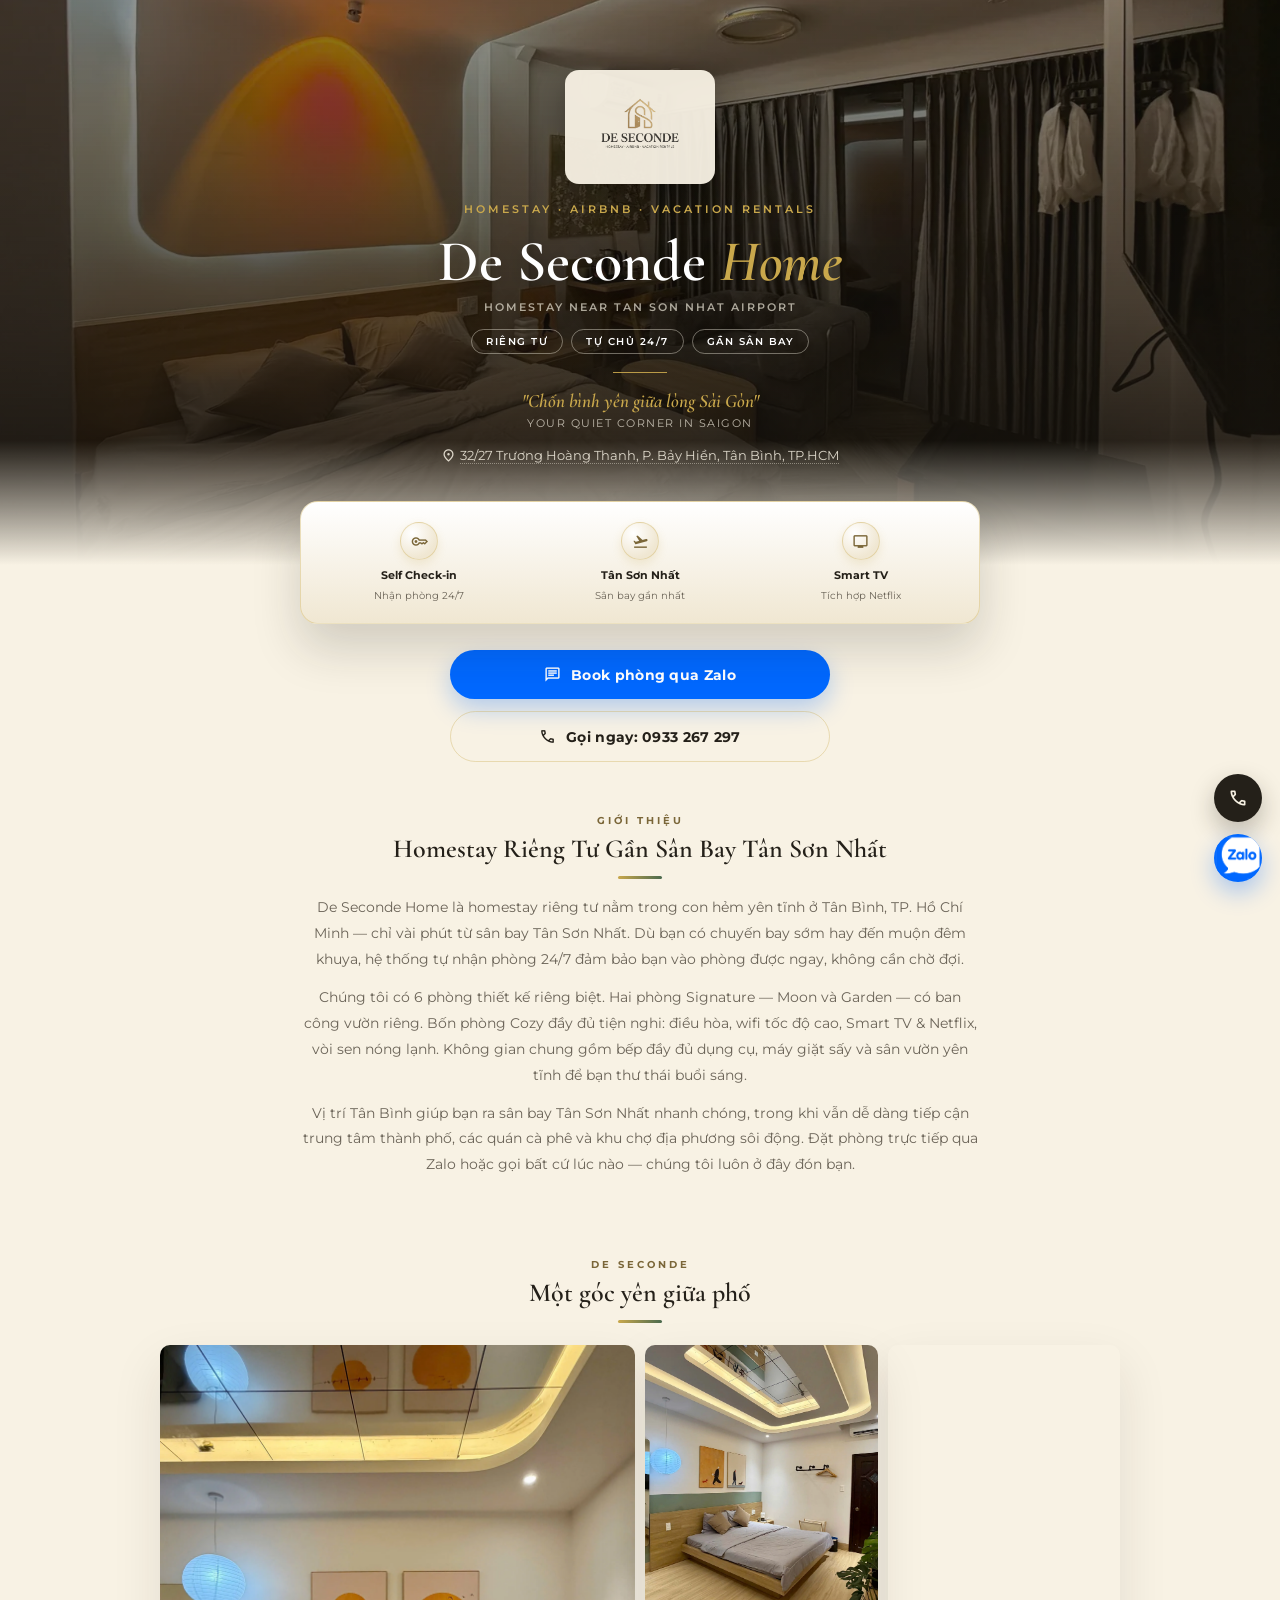
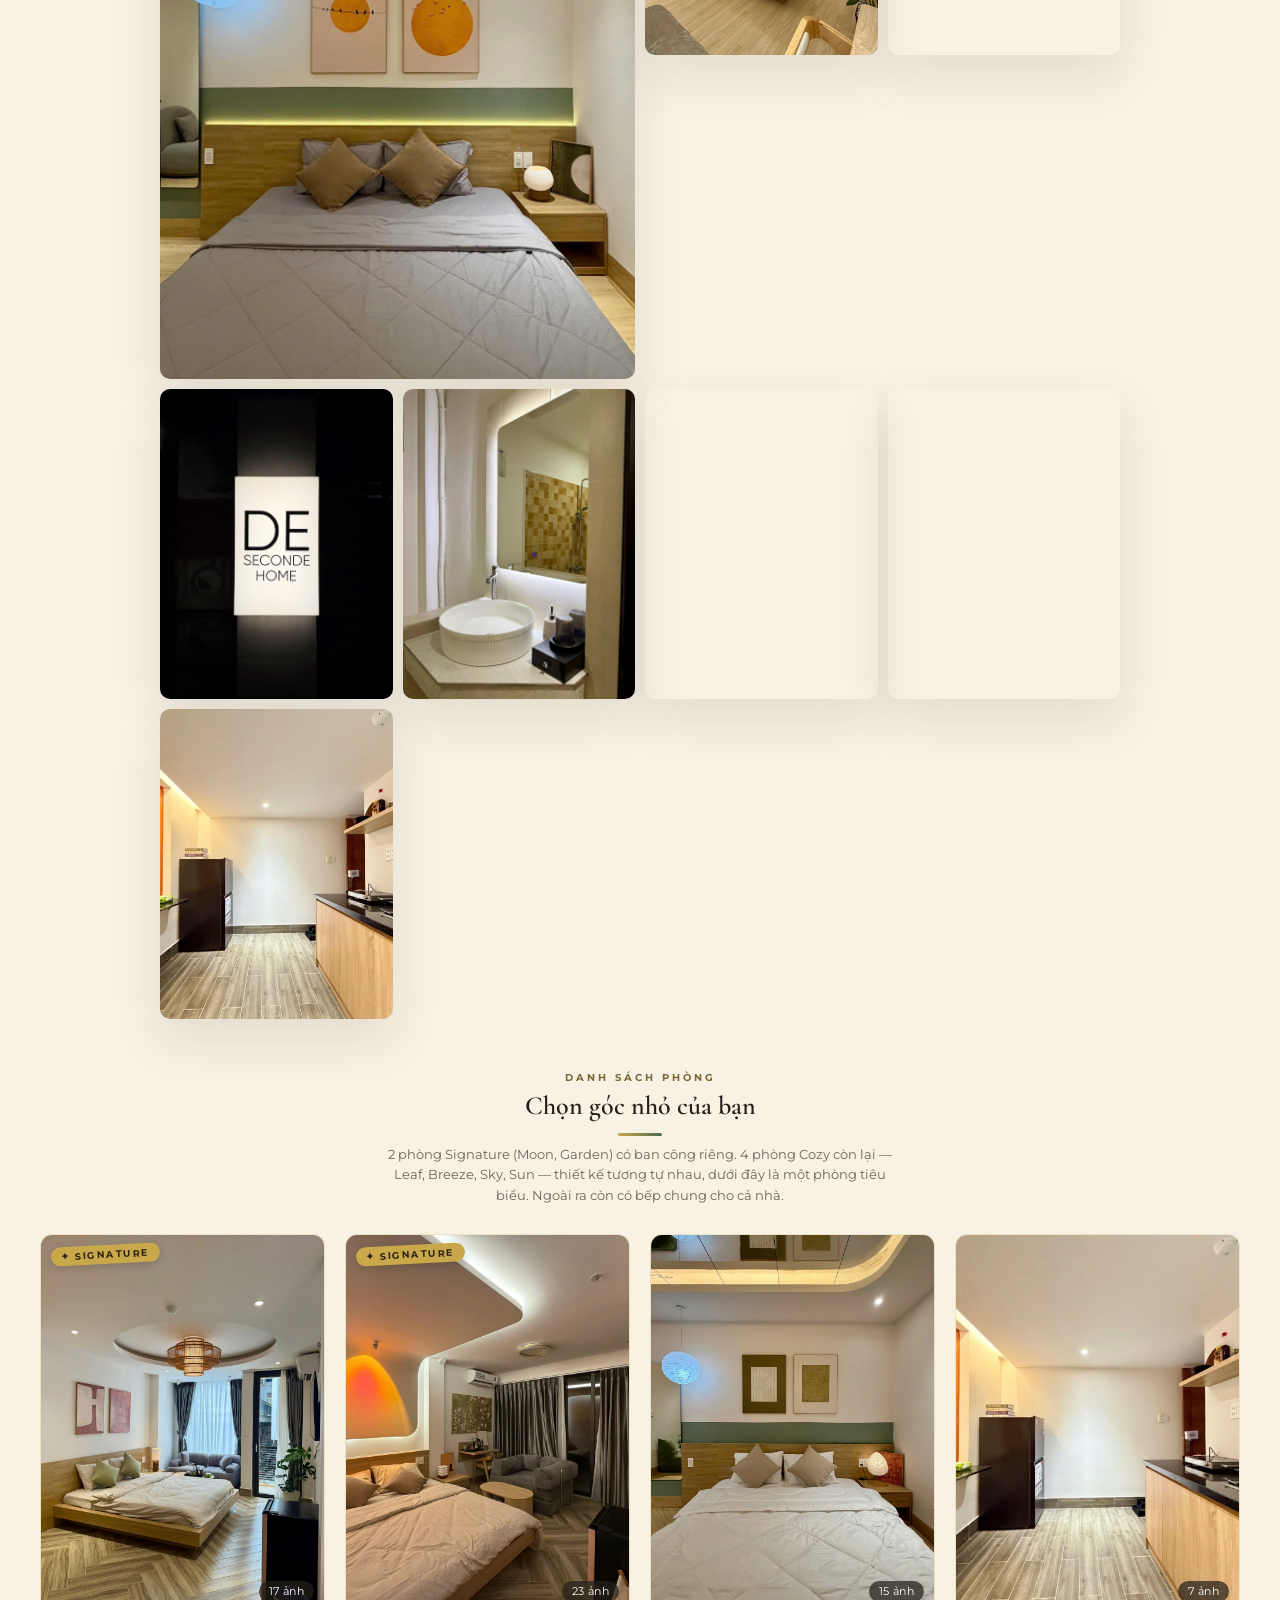
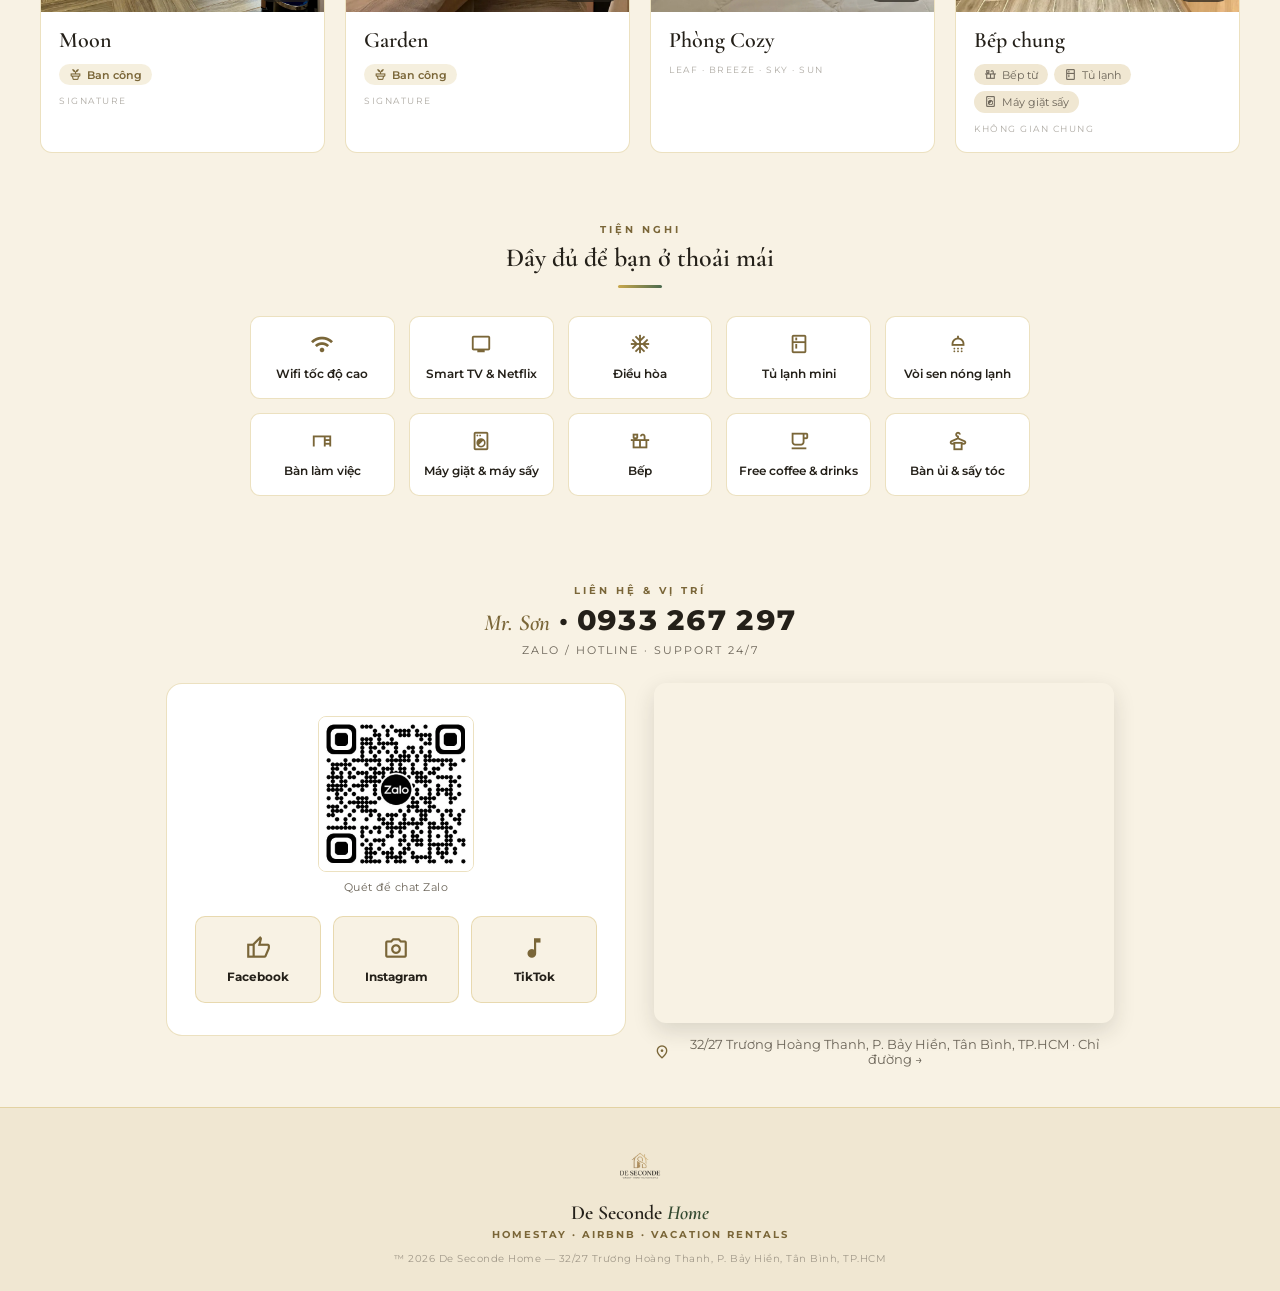
==== index.html @ a1cd0348 "update logo" ====
<!DOCTYPE html>
<html lang="vi">
<head>
<meta charset="UTF-8">
<meta name="viewport" content="width=device-width, initial-scale=1.0">
<title>De Seconde Home | Homestay Near Tan Son Nhat Airport</title>
<meta name="description" content="Private homestay near Tan Son Nhat Airport — Tân Bình, TP.HCM. 6 phòng riêng tư thiết kế độc lập, ban công xanh, tự nhận phòng 24/7. Book via Zalo: 0933 267 297.">
<meta name="robots" content="index, follow">
<meta name="theme-color" content="#F8F2E4">
<link rel="icon" href="images/favicon.png" type="image/png" sizes="480x480">
<link rel="apple-touch-icon" href="images/apple-touch-icon.png">
<link rel="preconnect" href="https://fonts.googleapis.com">
<link rel="preconnect" href="https://fonts.gstatic.com" crossorigin>
<link rel="preload" as="image" href="images/rooms/garden-05/garden-05-23.webp" fetchpriority="high">
<link rel="preload" as="image" href="images/logo.webp" fetchpriority="high">
<link href="https://fonts.googleapis.com/css2?family=Cormorant+Garamond:ital,wght@0,400;0,500;0,600;0,700;1,500;1,600&family=Montserrat:wght@400;500;600;700;800&display=swap" rel="stylesheet">
<link href="https://fonts.googleapis.com/css2?family=Material+Symbols+Outlined:opsz,wght,FILL,GRAD@24,400,0,0&display=block" rel="stylesheet">
<link rel="canonical" href="https://deseconde.github.io/">

<meta property="og:type" content="website">
<meta property="og:site_name" content="De Seconde Home">
<meta property="og:locale" content="vi_VN">
<meta property="og:url" content="https://deseconde.github.io/">
<meta property="og:title" content="De Seconde Home | Homestay Near Tan Son Nhat Airport">
<meta property="og:description" content="De Seconde Home — private homestay in Tan Binh District, Ho Chi Minh City, minutes from Tan Son Nhat Airport. 6 designed rooms, garden balconies, 24/7 self check-in, high-speed Wi-Fi.">
<meta property="og:image" content="https://deseconde.github.io/images/og-image.webp">
<meta property="og:image:width" content="1200">
<meta property="og:image:height" content="630">
<meta property="og:image:alt" content="De Seconde Home — Homestay Near Tan Son Nhat Airport, Tan Binh, Ho Chi Minh City">

<meta name="twitter:card" content="summary_large_image">
<meta name="twitter:title" content="De Seconde Home | Homestay Near Tan Son Nhat Airport">
<meta name="twitter:description" content="Private homestay near Tan Son Nhat Airport, Tan Binh District. 6 rooms, garden balconies, 24/7 self check-in. Book via Zalo.">
<meta name="twitter:image" content="https://deseconde.github.io/images/og-image.webp">
<meta name="twitter:image:alt" content="De Seconde Home — Homestay Near Tan Son Nhat Airport">

<script type="application/ld+json">
{
  "@context": "https://schema.org",
  "@type": "LodgingBusiness",
  "name": "De Seconde Home",
  "alternateName": "De Seconde Homestay SGN",
  "description": "Private homestay near Tan Son Nhat Airport in Tan Binh District, Ho Chi Minh City. 6 individually designed rooms with 24/7 self check-in, garden balconies, high-speed Wi-Fi, Smart TV and Netflix.",
  "url": "https://deseconde.github.io/",
  "image": [
    "https://deseconde.github.io/images/og-image.webp",
    "https://deseconde.github.io/images/rooms/garden-05/garden-05-23.webp",
    "https://deseconde.github.io/images/rooms/moon-03/moon-03-06.webp",
    "https://deseconde.github.io/images/rooms/breeze-02/breeze-02-06.webp"
  ],
  "logo": "https://deseconde.github.io/images/favicon.png",
  "telephone": "+84933267297",
  "priceRange": "$$",
  "address": {
    "@type": "PostalAddress",
    "streetAddress": "32/27 Trương Hoàng Thanh, Phường Bảy Hiền",
    "addressLocality": "Tân Bình",
    "addressRegion": "TP.HCM",
    "addressCountry": "VN"
  },
  "geo": {
    "@type": "GeoCoordinates",
    "latitude": 10.7965142,
    "longitude": 106.6498607
  },
  "hasMap": "https://www.google.com/maps/place/De+Seconde+Home+-+Homestay+Quận+Tân+Bình/@10.7598631,106.6880843,14z/data=!4m6!3m5!1s0x3175291b946d5db1:0x566fd5ea37dbffd4!8m2!3d10.7965142!4d106.6498607!16s%2Fg%2F11nqlrkn51",
  "checkinTime": "14:00",
  "checkoutTime": "12:00",
  "amenityFeature": [
    {"@type": "LocationFeatureSpecification", "name": "Wifi tốc độ cao", "value": true},
    {"@type": "LocationFeatureSpecification", "name": "Smart TV & Netflix", "value": true},
    {"@type": "LocationFeatureSpecification", "name": "Điều hòa", "value": true},
    {"@type": "LocationFeatureSpecification", "name": "Bếp chung", "value": true},
    {"@type": "LocationFeatureSpecification", "name": "Máy giặt sấy", "value": true},
    {"@type": "LocationFeatureSpecification", "name": "Tự nhận phòng 24/7", "value": true}
  ],
  "sameAs": [
    "https://www.facebook.com/deseconde.home/",
    "https://www.instagram.com/deseconde497/",
    "https://www.tiktok.com/@de.seconde"
  ]
}
</script>
<style>
  :root{
    --cream:#F8F2E4;
    --cream-deep:#F0E7D2;
    --sage:#EEF1E6;
    --card:#FFFFFF;
    --gold:#C9A84C;
    --gold-deep:#7A6638;
    --gold-line:rgba(201,168,76,0.35);
    --ink:#242019;
    --ink-soft:#6B6458;
    --green:#33492F;
    --green-soft:#4B6A4E;
    --shadow: 0 20px 50px rgba(36,32,25,0.10);
  }
  *{margin:0;padding:0;box-sizing:border-box;}
  body{
    background:var(--cream);
    color:var(--ink);
    font-family:'Montserrat',sans-serif;
    -webkit-font-smoothing:antialiased;
    overflow-x:hidden;
  }
  h1,h2,h3,.serif{font-family:'Cormorant Garamond',serif;}
  a{color:inherit;}
  img{max-width:100%;display:block;}

  .msi{
    font-family:'Material Symbols Outlined';font-weight:normal;font-style:normal;
    display:inline-block;line-height:1;letter-spacing:normal;text-transform:none;
    white-space:nowrap;word-wrap:normal;direction:ltr;vertical-align:middle;
    -webkit-font-smoothing:antialiased;font-variation-settings:'FILL' 0,'wght' 400,'GRAD' 0,'opsz' 24;
  }
  .tag .msi{font-size:13px;margin-right:2px;vertical-align:-2.5px;}
  .btn .msi{font-size:17px;}

  /* ---------- Scroll reveal ---------- */
  .reveal{opacity:0;transform:translateY(26px);transition:opacity .7s ease, transform .7s ease;}
  .reveal.in{opacity:1;transform:translateY(0);}

  /* ---------- Section title accent ---------- */
  .section-label{font-size:10px;font-weight:700;letter-spacing:3px;text-transform:uppercase;color:var(--gold-deep);margin-bottom:6px;}
  .section-title{font-size:26px;font-weight:600;color:var(--ink);}
  .section-title::after,.rules-title::after{
    content:'';display:block;width:44px;height:3px;border-radius:3px;margin:12px auto 0;
    background:linear-gradient(90deg,var(--gold),var(--green-soft));
  }

  /* ---------- Hero (photo background variant) ---------- */
  .hero{
    position:relative;
    background:
      linear-gradient(180deg,rgba(20,17,12,0.45) 0%,rgba(20,17,12,0.72) 55%,rgba(20,17,12,0.86) 78%,var(--cream) 100%),
      url('images/rooms/garden-05/garden-05-23.webp') center 68%/cover no-repeat;
    padding:70px 20px 100px;
    overflow:hidden;
    min-height:560px;
    display:flex;
    align-items:center;
  }
  .hero-blob{display:none;}
  .hero-split{position:relative;z-index:1;text-align:center;max-width:1120px;margin:0 auto;width:100%;min-width:0;}
  .hero-logo{width:150px;margin:0 auto 18px;background:rgba(248,242,228,0.95);border-radius:14px;padding:12px 14px;box-shadow:0 10px 30px rgba(0,0,0,0.25);}
  .hero-label{
    font-size:11px;font-weight:600;letter-spacing:3px;text-transform:uppercase;
    color:var(--gold);margin-bottom:16px;
  }
  .hero-name{
    font-size:clamp(38px,9vw,58px);
    font-weight:600;color:#fff;line-height:1.05;margin-bottom:6px;
    text-shadow:0 4px 24px rgba(0,0,0,0.35);
  }
  .hero-name em{font-style:italic;color:var(--gold);}
  .pill-row{display:flex;gap:8px;justify-content:center;flex-wrap:wrap;margin:16px 0 18px;}
  .pill{
    font-size:10px;letter-spacing:1.5px;text-transform:uppercase;font-weight:600;
    padding:5px 14px;border-radius:20px;border:1px solid rgba(248,242,228,0.4);color:#fff;
  }
  .hero-divider{width:54px;height:1px;background:var(--gold);margin:0 auto 16px;opacity:0.9;}
  .hero-tagline{
    font-family:'Cormorant Garamond',serif;font-style:italic;font-size:19px;font-weight:600;
    color:var(--gold);margin-bottom:4px;
  }
  .hero-tagline-en{font-size:11px;letter-spacing:1.5px;text-transform:uppercase;color:rgba(248,242,228,0.7);margin-bottom:18px;}
  .hero-name-sub{display:block;font-family:'Montserrat',sans-serif;font-style:normal;font-size:11px;font-weight:600;letter-spacing:2px;text-transform:uppercase;color:rgba(248,242,228,0.65);margin-top:9px;}
  .hero-address{
    display:block;font-size:12.5px;color:rgba(248,242,228,0.85);
    text-decoration:none;padding-bottom:2px;
    text-align:center;max-width:340px;margin:0 auto;
  }
  .hero-address .msi{vertical-align:-3px;margin-right:4px;}
  .hero-address span.addr-text{border-bottom:1px dotted rgba(248,242,228,0.4);}

  @media (min-width:900px){
    .hero-logo{margin:0 auto 18px;}
    .pill-row{justify-content:center;}
    .hero-address{justify-content:center;max-width:none;}
  }

  /* ---------- USP ---------- */
  .usp-bar{
    background:linear-gradient(180deg,#fff,var(--cream-deep));border:1px solid var(--gold-line);
    border-radius:18px;box-shadow:0 24px 48px rgba(36,32,25,0.18);
    padding:20px 8px;display:flex;max-width:680px;margin:-64px auto 0;position:relative;z-index:2;
  }
  .usp-item{flex:1;min-width:0;text-align:center;padding:0 4px;}
  .usp-icon-badge{
    width:38px;height:38px;border-radius:50%;margin:0 auto 8px;
    background:radial-gradient(circle at 32% 28%, #fff, var(--cream-deep) 70%);
    border:1px solid var(--gold-line);display:flex;align-items:center;justify-content:center;
    box-shadow:0 4px 10px rgba(201,168,76,0.18);
  }
  .usp-icon{font-size:17px;color:var(--gold-deep);}
  .usp-title{font-size:11px;font-weight:700;display:block;margin-bottom:2px;white-space:nowrap;}
  .usp-sub{font-size:9.5px;color:var(--ink-soft);}
  @media (max-width:400px){
    .usp-title{font-size:10px;}
    .usp-sub{font-size:9px;}
  }

  /* ---------- CTA ---------- */
  .cta-section{
    padding:26px 20px 8px;display:flex;flex-direction:column;gap:12px;
    max-width:420px;margin:0 auto;position:relative;z-index:1;
  }
  .btn{
    display:flex;align-items:center;justify-content:center;gap:10px;padding:16px 20px;
    min-width:0;flex-wrap:wrap;
    border-radius:40px;font-family:'Montserrat',sans-serif;font-size:13.5px;font-weight:700;
    letter-spacing:0.3px;text-decoration:none;cursor:pointer;transition:transform .18s, box-shadow .18s;
  }
  .btn:hover{transform:translateY(-2px);}
  .btn-zalo{background:#0068FF;color:#fff;border:none;box-shadow:0 10px 24px rgba(0,104,255,0.28);}
  .btn-zalo:hover{box-shadow:0 14px 30px rgba(0,104,255,0.36);}
  .btn-phone{background:transparent;color:var(--ink);border:1.5px solid var(--gold-line);}
  .btn-phone:hover{border-color:var(--gold);background:rgba(201,168,76,0.08);box-shadow:none;}

  /* ---------- Ambience bento ---------- */
  .ambience{padding:44px 0 8px;}
  .ambience-head{max-width:680px;margin:0 auto 22px;padding:0 20px;text-align:center;}
  .bento{
    max-width:1000px;margin:0 auto;padding:0 20px 8px;display:grid;
    grid-template-columns:repeat(4,1fr);gap:10px;
  }
  .bento img{
    width:100%;aspect-ratio:3/4;object-fit:cover;border-radius:10px;box-shadow:var(--shadow);
    transition:transform .35s ease;cursor:pointer;
  }
  .bento img:hover{transform:scale(1.035);}
  .bento .b-feat{grid-column:span 2;}
  @media (max-width:640px){
    .bento{grid-template-columns:repeat(2,1fr);}
  }

  /* ---------- Rooms ---------- */
  .section{padding:36px 20px 6px;max-width:1240px;margin:0 auto;}
  .section-desc{font-size:13px;color:var(--ink-soft);line-height:1.6;margin:8px auto 0;max-width:520px;text-align:center;}
  .room-grid{max-width:1240px;margin:22px auto 0;padding:0 20px 10px;display:grid;grid-template-columns:repeat(auto-fit,minmax(260px,1fr));gap:20px;}
  .room-card{
    background:var(--card);border:1px solid var(--gold-line);border-radius:12px;overflow:hidden;cursor:pointer;
    transition:transform .2s, box-shadow .2s;position:relative;
  }
  .room-card:hover{transform:translateY(-4px);box-shadow:var(--shadow);}
  .room-thumb-wrap{position:relative;overflow:hidden;}
  .room-thumb{width:100%;aspect-ratio:3/4;object-fit:cover;transition:transform .4s ease;}
  .room-card:hover .room-thumb{transform:scale(1.06);}
  .room-count{
    position:absolute;bottom:10px;right:10px;background:rgba(36,32,25,0.72);color:#fff;
    font-size:10.5px;padding:4px 10px;border-radius:20px;letter-spacing:.4px;
  }
  .vip-badge{
    position:absolute;top:10px;left:10px;background:var(--gold);color:#2b2313;font-size:9.5px;
    font-weight:700;letter-spacing:1.5px;padding:4px 10px;border-radius:20px;text-transform:uppercase;
    transform:rotate(-3deg);box-shadow:0 3px 8px rgba(0,0,0,0.15);
  }
  .room-info{padding:16px 18px 18px;}
  .room-name{font-size:22px;font-weight:600;line-height:1.15;margin-bottom:10px;}
  .room-tags{display:flex;flex-wrap:wrap;gap:6px;margin-bottom:10px;}
  .tag{font-size:10.5px;padding:4px 10px;border-radius:20px;background:var(--cream-deep);color:var(--ink-soft);white-space:nowrap;}
  .tag.special{background:rgba(201,168,76,0.18);color:var(--gold-deep);font-weight:600;}
  .room-tier{font-size:9px;letter-spacing:1.5px;text-transform:uppercase;color:rgba(107,100,88,0.55);}

  /* ---------- Kitchen tint band ---------- */
  .band-sage{background:var(--sage);}

  /* ---------- Amenities ---------- */
  .amenity-grid{
    max-width:820px;margin:22px auto 0;display:grid;grid-template-columns:repeat(auto-fit,minmax(140px,1fr));
    gap:14px;padding:0 20px 40px;
  }
  .amenity-item{
    background:var(--card);border:1px solid var(--gold-line);border-radius:10px;padding:16px 10px;
    text-align:center;transition:transform .2s, box-shadow .2s;
  }
  .amenity-item:hover{transform:translateY(-3px);box-shadow:var(--shadow);}
  .amenity-icon{font-size:22px;display:block;margin-bottom:8px;color:var(--gold-deep);}
  .amenity-label{font-size:11.5px;font-weight:600;color:var(--ink);}

  /* ---------- Map ---------- */
  .map-frame{border-radius:12px;overflow:hidden;box-shadow:0 8px 22px rgba(36,32,25,0.14);line-height:0;}
  .map-frame iframe{width:100%;height:340px;border:0;display:block;}
  .map-address-link{display:flex;align-items:center;justify-content:center;gap:6px;margin:14px auto 0;color:var(--ink-soft);font-size:12.5px;text-decoration:none;text-align:center;transition:color .2s;}
  .map-address-link:hover{color:var(--gold-deep);}
  .map-address-link .msi{font-size:16px;color:var(--gold-deep);flex-shrink:0;}
  @media (max-width:480px){.map-frame iframe{height:220px;}}

  /* ---------- Contact ---------- */
  .contact-section{padding:48px 20px 10px;max-width:1000px;margin:0 auto;text-align:center;}
  .contact-hotline{
    font-family:'Montserrat',sans-serif;font-size:28px;font-weight:800;color:var(--ink);
    letter-spacing:0.3px;text-decoration:none;display:block;margin-bottom:6px;
    font-variant-numeric:lining-nums tabular-nums;
  }
  .contact-hotline .name{font-family:'Cormorant Garamond',serif;font-style:italic;font-weight:600;font-size:23px;color:var(--gold-deep);}
  .contact-label{font-size:11px;letter-spacing:2px;text-transform:uppercase;color:var(--ink-soft);margin-bottom:26px;}
  .contact-grid{display:flex;flex-wrap:wrap;justify-content:center;align-items:flex-start;gap:28px;}
  .contact-card{
    flex:1 1 420px;max-width:460px;background:var(--card);border:1px solid var(--gold-line);
    border-radius:16px;padding:32px 28px;display:flex;flex-direction:column;align-items:center;gap:22px;
  }
  .location-block{flex:1 1 420px;max-width:460px;min-width:0;}
  @media (max-width:700px){.contact-grid{flex-direction:column;align-items:center;}.contact-card,.location-block{width:100%;max-width:460px;}}
  .qr-box{text-align:center;}
  .qr-box img{width:156px;height:156px;object-fit:cover;border-radius:8px;border:1px solid var(--gold-line);}
  .qr-caption{font-size:11px;color:var(--ink-soft);margin-top:8px;letter-spacing:.5px;}
  .contact-links{display:flex;flex-direction:column;gap:10px;width:100%;}
  .social-row-icons{display:flex;gap:12px;}
  .social-icon-btn{
    flex:1;min-width:0;display:flex;flex-direction:column;align-items:center;gap:8px;padding:18px 8px;
    border:1px solid var(--gold-line);border-radius:10px;text-decoration:none;color:var(--ink);
    background:var(--cream);transition:all .2s;
  }
  .social-icon-btn:hover{background:var(--ink);color:var(--cream);border-color:var(--ink);transform:translateY(-2px);}
  .social-icon-btn .msi{font-size:26px;color:var(--gold-deep);}
  .social-icon-btn:hover .msi{color:var(--gold);}
  .social-icon-btn .label{font-size:12px;font-weight:700;}
  .contact-link{
    display:flex;align-items:center;gap:12px;padding:12px 14px;border:1px solid var(--gold-line);
    border-radius:8px;text-decoration:none;color:var(--ink);transition:all .2s;text-align:left;background:var(--cream);
  }
  .contact-link:hover{background:var(--ink);color:var(--cream);border-color:var(--ink);}
  .contact-link:hover .link-sub{color:rgba(248,242,228,0.6);}
  .contact-link .msi{font-size:20px;flex-shrink:0;color:var(--gold-deep);}
  .contact-link:hover .msi{color:var(--gold);}
  .link-title{font-size:12.5px;font-weight:700;line-height:1.4;}
  .link-sub{font-size:10.5px;color:var(--ink-soft);margin-top:1px;}

  /* ---------- SEO Intro ---------- */
  .seo-intro{padding:44px 20px 36px;max-width:720px;margin:0 auto;text-align:center;}
  .seo-intro p{font-size:14px;line-height:1.85;color:var(--ink-soft);margin-top:16px;}
  .seo-intro p+p{margin-top:12px;}

  footer{text-align:center;padding:36px 20px 26px;border-top:1px solid var(--gold-line);background:var(--cream-deep);margin-top:30px;}
  .footer-logo{width:64px;margin:0 auto 10px;}
  .footer-brand{font-family:'Cormorant Garamond',serif;font-size:20px;font-weight:600;color:var(--ink);margin-bottom:4px;}
  .footer-brand em{font-style:italic;color:var(--green);}
  .footer-tagline{font-size:9.5px;color:var(--gold-deep);letter-spacing:2px;text-transform:uppercase;margin-bottom:12px;font-weight:700;}
  .footer-copy{font-size:10px;color:rgba(107,100,88,0.6);letter-spacing:.5px;}

  /* ---------- Floating contact bubbles ---------- */
  .fab-wrap{
    position:fixed;right:18px;bottom:18px;z-index:500;
    display:flex;flex-direction:column;gap:12px;align-items:center;
  }
  .fab{
    position:relative;width:48px;height:48px;border-radius:50%;overflow:hidden;
    display:flex;align-items:center;justify-content:center;text-decoration:none;
    box-shadow:0 10px 24px rgba(36,32,25,0.28);transition:transform .2s ease, box-shadow .2s ease;
    animation:fab-jiggle 3.6s ease-in-out infinite;
  }
  .fab:hover{transform:scale(1.08);animation-play-state:paused;}
  .fab .msi{font-size:20px;position:relative;z-index:1;}
  .fab-phone{background:var(--ink);color:var(--cream);animation-delay:0s;}
  .fab-zalo{background:#0068FF;box-shadow:0 10px 24px rgba(0,104,255,0.32);animation-delay:.25s;}
  .fab-zalo img{width:100%;height:100%;object-fit:cover;}
  @keyframes fab-jiggle{
    0%,86%,100%{transform:rotate(0deg);}
    88%{transform:rotate(-14deg);}
    90%{transform:rotate(11deg);}
    92%{transform:rotate(-8deg);}
    94%{transform:rotate(5deg);}
    96%{transform:rotate(0deg);}
  }
  @media (max-width:480px){
    .fab-wrap{right:14px;bottom:14px;gap:10px;}
    .fab-phone{width:42px;height:42px;}
    .fab-zalo{width:42px;height:42px;}
  }

  /* ---------- Lightbox ---------- */
  /* ---------- Image load animation ---------- */
  @keyframes imgShimmer{
    0%{background-position:200% 0;}
    100%{background-position:-200% 0;}
  }
  img.img-fade{
    opacity:0;
    transition:opacity .5s ease;
    background-image:linear-gradient(100deg, var(--cream-deep) 30%, #ffffff 50%, var(--cream-deep) 70%);
    background-size:250% 100%;
    animation:imgShimmer 1.3s ease-in-out infinite;
  }
  img.img-fade.loaded{
    opacity:1;
    animation:none;
    background-image:none;
  }

  .lightbox{
    display:none;position:fixed;inset:0;background:rgba(20,17,12,0.92);z-index:9999;
    align-items:center;justify-content:center;padding:20px;
  }
  .lightbox.open{display:flex;}
  .lightbox-inner{position:relative;max-width:720px;width:100%;}
  .lightbox-img{width:100%;max-height:78vh;object-fit:contain;border-radius:6px;background:#111;}
  .lightbox-close{
    position:absolute;top:-44px;right:0;background:none;border:none;color:#fff;font-size:26px;cursor:pointer;
  }
  .lightbox-title{color:var(--gold);font-family:'Cormorant Garamond',serif;font-size:18px;text-align:center;margin-top:14px;}
  .lightbox-counter{color:rgba(255,255,255,0.5);text-align:center;font-size:11.5px;margin-top:4px;letter-spacing:1px;}
  .lightbox-nav{
    position:absolute;top:50%;transform:translateY(-50%);background:rgba(255,255,255,0.08);border:none;
    color:#fff;width:42px;height:42px;border-radius:50%;font-size:18px;cursor:pointer;transition:background .2s;
  }
  .lightbox-nav:hover{background:rgba(255,255,255,0.2);}
  .lightbox-prev{left:-10px;}
  .lightbox-next{right:-10px;}
  @media (max-width:560px){
    .lightbox-prev{left:-4px;}
    .lightbox-next{right:-4px;}
    .rules-grid{grid-template-columns:1fr;}
  }
</style>
</head>
<body>

<div class="hero">
  <div class="hero-blob hero-blob-a"></div>
  <div class="hero-blob hero-blob-b"></div>
  <div class="hero-split">
    <div class="hero-text">
      <img class="hero-logo" src="images/logo.webp" alt="De Seconde Home logo" fetchpriority="high" loading="eager" decoding="async">
      <div class="hero-label">Homestay · Airbnb · Vacation Rentals</div>
      <h1 class="hero-name">De Seconde <em>Home</em><span class="hero-name-sub">Homestay Near Tan Son Nhat Airport</span></h1>
      <div class="pill-row">
        <span class="pill">Riêng tư</span>
        <span class="pill">Tự chủ 24/7</span>
        <span class="pill">Gần sân bay</span>
      </div>
      <div class="hero-divider"></div>
      <div class="hero-tagline">"Chốn bình yên giữa lòng Sài Gòn"</div>
      <div class="hero-tagline-en">Your quiet corner in Saigon</div>
      <a class="hero-address" href="https://maps.app.goo.gl/Wm5NZHF46pFf4dCJ9" target="_blank" rel="noopener">
        <span class="msi" style="font-size:15px;">location_on</span><span class="addr-text">32/27 Trương Hoàng Thanh, P. Bảy Hiền, Tân Bình, TP.HCM</span>
      </a>
    </div>
  </div>
</div>

<div class="usp-bar">
  <div class="usp-item"><span class="usp-icon-badge"><span class="usp-icon msi">key</span></span><span class="usp-title">Self Check-in</span><span class="usp-sub">Nhận phòng 24/7</span></div>
  <div class="usp-item"><span class="usp-icon-badge"><span class="usp-icon msi">flight_takeoff</span></span><span class="usp-title">Tân Sơn Nhất</span><span class="usp-sub">Sân bay gần nhất</span></div>
  <div class="usp-item"><span class="usp-icon-badge"><span class="usp-icon msi">tv</span></span><span class="usp-title">Smart TV</span><span class="usp-sub">Tích hợp Netflix</span></div>
</div>

<div class="cta-section">
  <a href="https://zalo.me/0933267297" class="btn btn-zalo" target="_blank" rel="noopener"><span class="msi">chat</span> Book phòng qua Zalo</a>
  <a href="tel:+84933267297" class="btn btn-phone"><span class="msi">call</span> Gọi ngay: 0933 267 297</a>
</div>

<div class="seo-intro reveal">
  <div class="section-label">Giới thiệu</div>
  <h2 class="section-title">Homestay Riêng Tư Gần Sân Bay Tân Sơn Nhất</h2>
  <p>De Seconde Home là homestay riêng tư nằm trong con hẻm yên tĩnh ở Tân Bình, TP. Hồ Chí Minh — chỉ vài phút từ sân bay Tân Sơn Nhất. Dù bạn có chuyến bay sớm hay đến muộn đêm khuya, hệ thống tự nhận phòng 24/7 đảm bảo bạn vào phòng được ngay, không cần chờ đợi.</p>
  <p>Chúng tôi có 6 phòng thiết kế riêng biệt. Hai phòng Signature — Moon và Garden — có ban công vườn riêng. Bốn phòng Cozy đầy đủ tiện nghi: điều hòa, wifi tốc độ cao, Smart TV &amp; Netflix, vòi sen nóng lạnh. Không gian chung gồm bếp đầy đủ dụng cụ, máy giặt sấy và sân vườn yên tĩnh để bạn thư thái buổi sáng.</p>
  <p>Vị trí Tân Bình giúp bạn ra sân bay Tân Sơn Nhất nhanh chóng, trong khi vẫn dễ dàng tiếp cận trung tâm thành phố, các quán cà phê và khu chợ địa phương sôi động. Đặt phòng trực tiếp qua Zalo hoặc gọi bất cứ lúc nào — chúng tôi luôn ở đây đón bạn.</p>
</div>

<div class="ambience reveal">
  <div class="ambience-head">
    <div class="section-label">De Seconde</div>
    <h2 class="section-title">Một góc yên giữa phố</h2>
  </div>
  <div class="bento">
    <img class="b-feat" src="images/rooms/sun-06/sun-06-13.webp" alt="Sun room interior at De Seconde Home homestay near Tan Son Nhat Airport" onclick="openGallery('images/rooms/sun-06','sun-06','SUN',13)" loading="lazy" decoding="async">
    <img src="images/rooms/sky-04/sky-04-06.webp" alt="Sky room with unique ceiling design at De Seconde Home Tan Binh" onclick="openGallery('images/rooms/sky-04','sky-04','SKY',12)" loading="lazy" decoding="async">
    <img src="images/rooms/garden-05/garden-05-22.webp" alt="Green garden balcony of Garden room at De Seconde Home" onclick="openGallery('images/rooms/garden-05','garden-05','GARDEN',23)" loading="lazy" decoding="async">
    <img src="images/decor/decor-01.webp" alt="De Seconde Home entrance in Tan Binh District Ho Chi Minh City" onclick="openGallery('images/decor','decor','KHÔNG GIAN',4)" loading="lazy" decoding="async">
    <img src="images/rooms/breeze-02/breeze-02-07.webp" alt="Private bathroom of Breeze room at De Seconde Home" onclick="openGallery('images/rooms/breeze-02','breeze-02','PHÒNG COZY',15)" loading="lazy" decoding="async">
    <img src="images/rooms/moon-03/moon-03-02.webp" alt="Moon room relaxation corner at De Seconde Home homestay" onclick="openGallery('images/rooms/moon-03','moon-03','MOON',17)" loading="lazy" decoding="async">
    <img src="images/rooms/sun-06/sun-06-05.webp" alt="Lounge chair in Sun room at De Seconde Home" onclick="openGallery('images/rooms/sun-06','sun-06','SUN',13)" loading="lazy" decoding="async">
    <img src="images/kitchen/kitchen-06.webp" alt="Shared kitchen and washer-dryer at De Seconde Home near Tan Son Nhat Airport" onclick="openGallery('images/kitchen','kitchen','BẾP CHUNG',7)" loading="lazy" decoding="async">
  </div>
</div>

<div class="section reveal" style="text-align:center;">
  <div class="section-label">Danh sách phòng</div>
  <h2 class="section-title">Chọn góc nhỏ của bạn</h2>
  <div class="section-desc">2 phòng Signature (Moon, Garden) có ban công riêng. 4 phòng Cozy còn lại — Leaf, Breeze, Sky, Sun — thiết kế tương tự nhau, dưới đây là một phòng tiêu biểu. Ngoài ra còn có bếp chung cho cả nhà.</div>
</div>

<div class="room-grid reveal" id="room-showcase">

  <div class="room-card" onclick="openGallery('images/rooms/moon-03','moon-03','MOON',17)">
    <div class="room-thumb-wrap">
      <img class="room-thumb" src="images/rooms/moon-03/moon-03-06.webp" alt="Moon Signature room with private balcony at De Seconde Home near Tan Son Nhat Airport" loading="lazy" decoding="async">
      <span class="vip-badge">✦ Signature</span>
      <span class="room-count">17 ảnh</span>
    </div>
    <div class="room-info">
      <h3 class="room-name">Moon</h3>
      <div class="room-tags"><span class="tag special"><span class="msi">potted_plant</span> Ban công</span></div>
      <div class="room-tier">Signature</div>
    </div>
  </div>

  <div class="room-card" onclick="openGallery('images/rooms/garden-05','garden-05','GARDEN',23)">
    <div class="room-thumb-wrap">
      <img class="room-thumb" src="images/rooms/garden-05/garden-05-23.webp" alt="Garden room with private balcony at De Seconde Home near Tan Son Nhat Airport" loading="lazy" decoding="async">
      <span class="vip-badge">✦ Signature</span>
      <span class="room-count">23 ảnh</span>
    </div>
    <div class="room-info">
      <h3 class="room-name">Garden</h3>
      <div class="room-tags"><span class="tag special"><span class="msi">potted_plant</span> Ban công</span></div>
      <div class="room-tier">Signature</div>
    </div>
  </div>

  <div class="room-card" onclick="openGallery('images/rooms/breeze-02','breeze-02','PHÒNG COZY',15)">
    <div class="room-thumb-wrap">
      <img class="room-thumb" src="images/rooms/breeze-02/breeze-02-06.webp" alt="Cozy private room at De Seconde Home homestay Tan Binh Ho Chi Minh City" loading="lazy" decoding="async">
      <span class="room-count">15 ảnh</span>
    </div>
    <div class="room-info">
      <h3 class="room-name">Phòng Cozy</h3>
      <div class="room-tier">Leaf · Breeze · Sky · Sun</div>
    </div>
  </div>

  <div class="room-card" onclick="openGallery('images/kitchen','kitchen','BẾP CHUNG',7)">
    <div class="room-thumb-wrap">
      <img class="room-thumb" src="images/kitchen/kitchen-06.webp" alt="Shared kitchen and laundry area at De Seconde Home homestay" loading="lazy" decoding="async">
      <span class="room-count">7 ảnh</span>
    </div>
    <div class="room-info">
      <h3 class="room-name">Bếp chung</h3>
      <div class="room-tags"><span class="tag"><span class="msi">countertops</span> Bếp từ</span><span class="tag"><span class="msi">kitchen</span> Tủ lạnh</span><span class="tag"><span class="msi">local_laundry_service</span> Máy giặt sấy</span></div>
      <div class="room-tier">Không gian chung</div>
    </div>
  </div>

</div>

<div class="section reveal" style="text-align:center;margin-top:24px;">
  <div class="section-label">Tiện nghi</div>
  <h2 class="section-title">Đầy đủ để bạn ở thoải mái</h2>
</div>
<div class="amenity-grid reveal">
  <div class="amenity-item"><span class="amenity-icon msi">wifi</span><span class="amenity-label">Wifi tốc độ cao</span></div>
  <div class="amenity-item"><span class="amenity-icon msi">tv</span><span class="amenity-label">Smart TV &amp; Netflix</span></div>
  <div class="amenity-item"><span class="amenity-icon msi">ac_unit</span><span class="amenity-label">Điều hòa</span></div>
  <div class="amenity-item"><span class="amenity-icon msi">kitchen</span><span class="amenity-label">Tủ lạnh mini</span></div>
  <div class="amenity-item"><span class="amenity-icon msi">shower</span><span class="amenity-label">Vòi sen nóng lạnh</span></div>
  <div class="amenity-item"><span class="amenity-icon msi">desk</span><span class="amenity-label">Bàn làm việc</span></div>
  <div class="amenity-item"><span class="amenity-icon msi">local_laundry_service</span><span class="amenity-label">Máy giặt &amp; máy sấy</span></div>
  <div class="amenity-item"><span class="amenity-icon msi">countertops</span><span class="amenity-label">Bếp</span></div>
  <div class="amenity-item"><span class="amenity-icon msi">local_cafe</span><span class="amenity-label">Free coffee &amp; drinks</span></div>
  <div class="amenity-item"><span class="amenity-icon msi">dry_cleaning</span><span class="amenity-label">Bàn ủi &amp; sấy tóc</span></div>
</div>

<div class="contact-section reveal">
  <div class="section-label">Liên hệ &amp; Vị trí</div>
  <a class="contact-hotline" href="tel:+84933267297"><span class="name">Mr. Sơn</span> · 0933 267 297</a>
  <div class="contact-label">Zalo / Hotline · Support 24/7</div>

  <div class="contact-grid">
    <div class="contact-card">
      <div class="qr-box">
        <img src="images/zalo-qr.webp" alt="QR Zalo De Seconde Home" loading="lazy" decoding="async">
        <div class="qr-caption">Quét để chat Zalo</div>
      </div>
      <div class="contact-links">
        <div class="social-row-icons">
          <a class="social-icon-btn" href="https://www.facebook.com/deseconde.home/" target="_blank" rel="noopener">
            <span class="msi">thumb_up</span>
            <span class="label">Facebook</span>
          </a>
          <a class="social-icon-btn" href="https://www.instagram.com/deseconde497/" target="_blank" rel="noopener">
            <span class="msi">photo_camera</span>
            <span class="label">Instagram</span>
          </a>
          <a class="social-icon-btn" href="https://www.tiktok.com/@de.seconde" target="_blank" rel="noopener">
            <span class="msi">music_note</span>
            <span class="label">TikTok</span>
          </a>
        </div>
      </div>
    </div>

    <div class="location-block">
      <div class="map-frame">
        <iframe src="https://www.google.com/maps?cid=6228432011612913620&output=embed" loading="lazy" referrerpolicy="no-referrer-when-downgrade" allowfullscreen title="Bản đồ De Seconde Home"></iframe>
      </div>
      <a class="map-address-link" href="https://www.google.com/maps/place/De+Seconde+Home+-+Homestay+Quận+Tân+Bình/@10.7598631,106.6880843,14z/data=!4m6!3m5!1s0x3175291b946d5db1:0x566fd5ea37dbffd4!8m2!3d10.7965142!4d106.6498607!16s%2Fg%2F11nqlrkn51?entry=ttu&g_ep=EgoyMDI2MDcwOC4wIKXMDSoASAFQAw%3D%3D" target="_blank" rel="noopener">
        <span class="msi">location_on</span>
        32/27 Trương Hoàng Thanh, P. Bảy Hiền, Tân Bình, TP.HCM · Chỉ đường →
      </a>
    </div>
  </div>
</div>

<footer>
  <img class="footer-logo" src="images/logo.webp" alt="De Seconde Home logo" loading="lazy" decoding="async">
  <div class="footer-brand serif">De Seconde <em>Home</em></div>
  <div class="footer-tagline">Homestay · Airbnb · Vacation Rentals</div>
  <div class="footer-copy">™ 2026 De Seconde Home — 32/27 Trương Hoàng Thanh, P. Bảy Hiền, Tân Bình, TP.HCM</div>
</footer>

<div class="fab-wrap">
  <a href="tel:+84933267297" class="fab fab-phone" title="Gọi ngay"><span class="msi">call</span></a>
  <a href="https://zalo.me/0933267297" class="fab fab-zalo" target="_blank" rel="noopener" title="Chat Zalo"><img src="images/zalo-icon.webp" alt="Zalo" decoding="async"></a>
</div>

<div class="lightbox" id="lightbox">
  <div class="lightbox-inner">
    <button class="lightbox-close" onclick="closeGallery()">✕</button>
    <button class="lightbox-nav lightbox-prev" onclick="navGallery(-1)">‹</button>
    <img class="lightbox-img" id="lightbox-img" src="" alt="">
    <button class="lightbox-nav lightbox-next" onclick="navGallery(1)">›</button>
    <div class="lightbox-title" id="lightbox-title"></div>
    <div class="lightbox-counter" id="lightbox-counter"></div>
  </div>
</div>

<script>
  // ---- Lightbox gallery ----
  var galleryFolder = null, galleryKey = null, galleryCount = 0, galleryIndex = 0, galleryTitle = '';

  function pad(n){ return n < 10 ? '0' + n : '' + n; }

  function galleryImgSrc(i){
    return galleryFolder + '/' + galleryKey + '-' + pad(i) + '.webp';
  }

  function renderGallery(){
    var imgEl = document.getElementById('lightbox-img');
    imgEl.classList.remove('loaded');
    imgEl.src = galleryImgSrc(galleryIndex);
    document.getElementById('lightbox-title').textContent = galleryTitle;
    document.getElementById('lightbox-counter').textContent = galleryIndex + ' / ' + galleryCount;
  }

  function openGallery(folder, key, title, count){
    galleryFolder = folder; galleryKey = key; galleryTitle = title; galleryCount = count; galleryIndex = 1;
    renderGallery();
    document.getElementById('lightbox').classList.add('open');
  }

  function closeGallery(){
    document.getElementById('lightbox').classList.remove('open');
  }

  function navGallery(dir){
    galleryIndex += dir;
    if (galleryIndex < 1) galleryIndex = galleryCount;
    if (galleryIndex > galleryCount) galleryIndex = 1;
    renderGallery();
  }

  document.getElementById('lightbox').addEventListener('click', function(e){
    if (e.target === this) closeGallery();
  });

  document.addEventListener('keydown', function(e){
    if (!document.getElementById('lightbox').classList.contains('open')) return;
    if (e.key === 'Escape') closeGallery();
    if (e.key === 'ArrowLeft') navGallery(-1);
    if (e.key === 'ArrowRight') navGallery(1);
  });

  // ---- Swipe gesture ----
  (function(){
    var inner = document.querySelector('.lightbox-inner');
    var touchStartX = 0, touchStartY = 0, touchActive = false;

    inner.addEventListener('touchstart', function(e){
      if (e.touches.length !== 1) return;
      touchStartX = e.touches[0].clientX;
      touchStartY = e.touches[0].clientY;
      touchActive = true;
    }, {passive:true});

    inner.addEventListener('touchend', function(e){
      if (!touchActive) return;
      touchActive = false;
      var dx = e.changedTouches[0].clientX - touchStartX;
      var dy = e.changedTouches[0].clientY - touchStartY;
      if (Math.abs(dx) < 40 || Math.abs(dx) < Math.abs(dy)) return;
      if (dx < 0) navGallery(1); else navGallery(-1);
    }, {passive:true});
  })();

  // ---- Scroll reveal ----
  document.addEventListener('DOMContentLoaded', function(){
    var els = document.querySelectorAll('.reveal');
    if ('IntersectionObserver' in window){
      var obs = new IntersectionObserver(function(entries){
        entries.forEach(function(entry){
          if (entry.isIntersecting){
            entry.target.classList.add('in');
            obs.unobserve(entry.target);
          }
        });
      }, {threshold:0.12});
      els.forEach(function(el){ obs.observe(el); });
    } else {
      els.forEach(function(el){ el.classList.add('in'); });
    }
  });

  // ---- Image load fade-in ----
  function wireImgFade(img){
    img.classList.add('img-fade');
    if (img.complete && img.naturalWidth){
      img.classList.add('loaded');
    } else {
      img.addEventListener('load', function(){ img.classList.add('loaded'); });
      img.addEventListener('error', function(){ img.classList.add('loaded'); });
    }
  }
  document.addEventListener('DOMContentLoaded', function(){
    document.querySelectorAll('img').forEach(wireImgFade);
  });
</script>

</body>
</html>
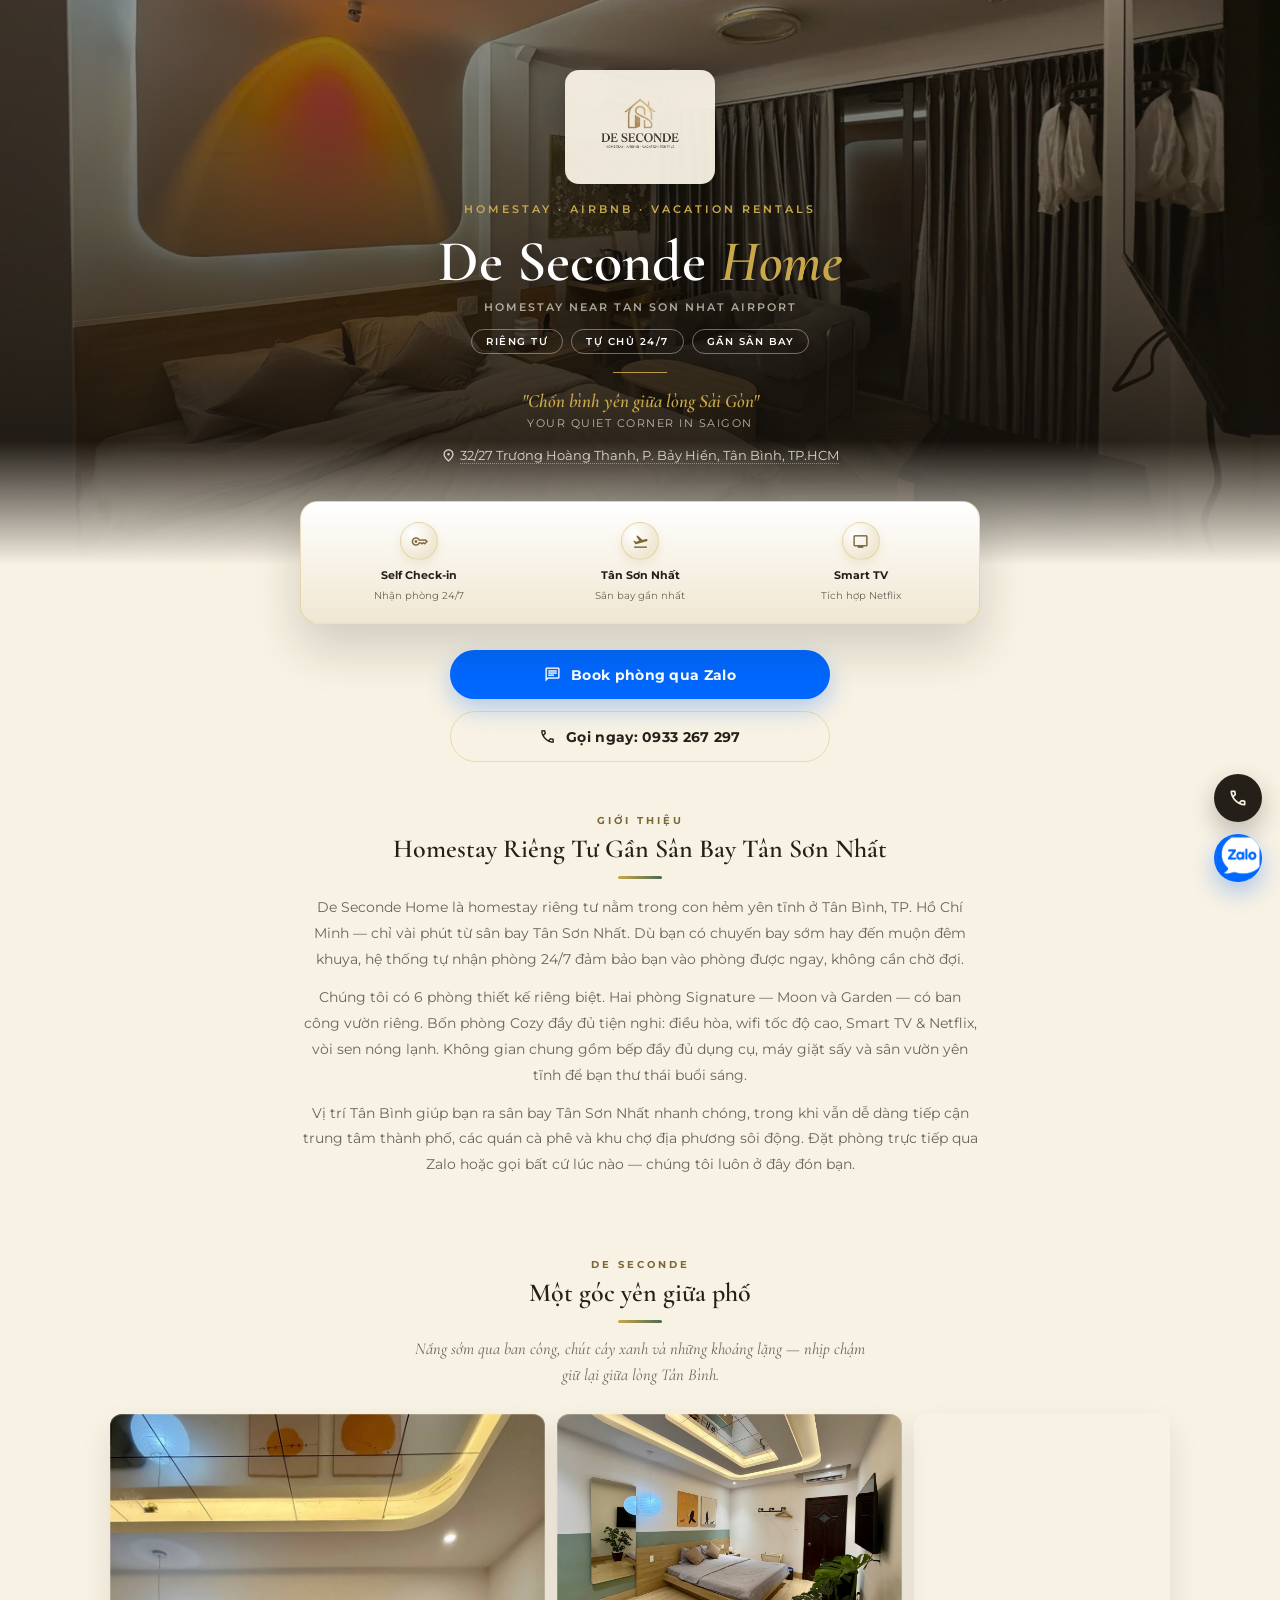
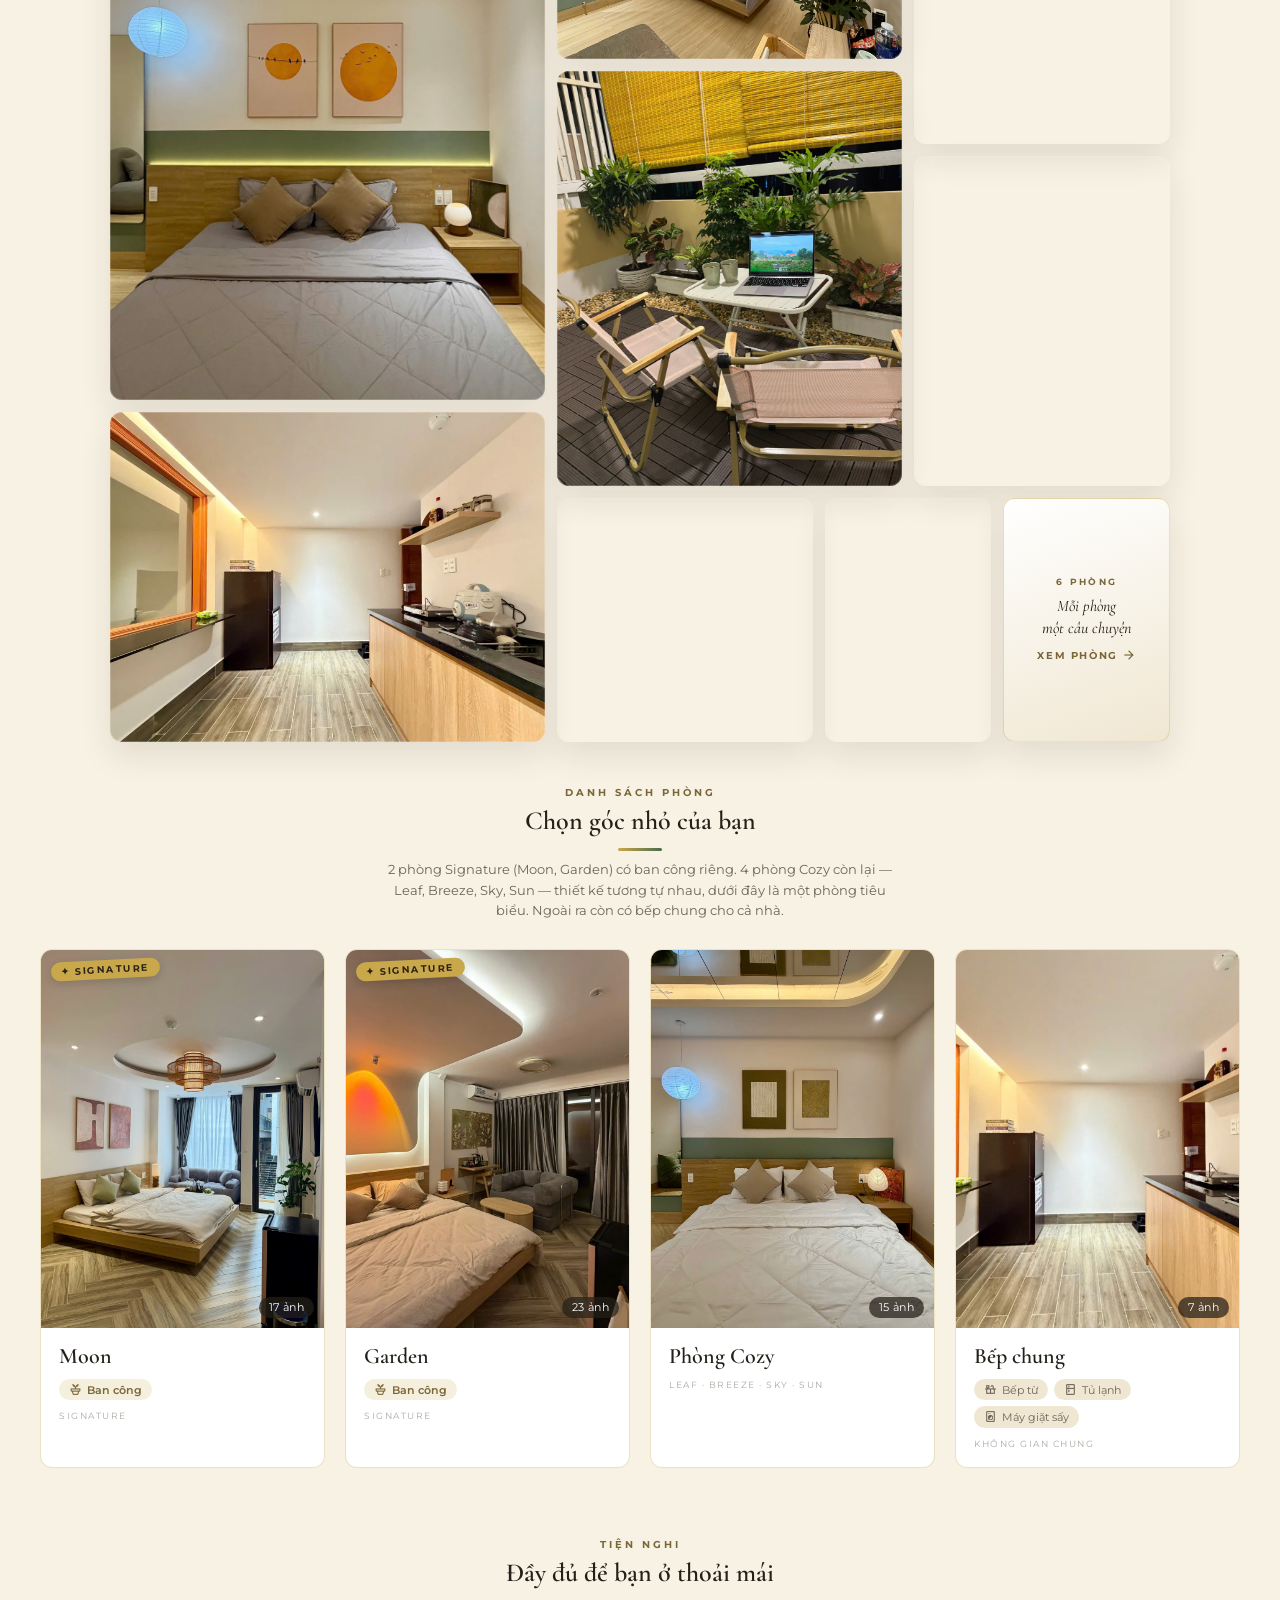
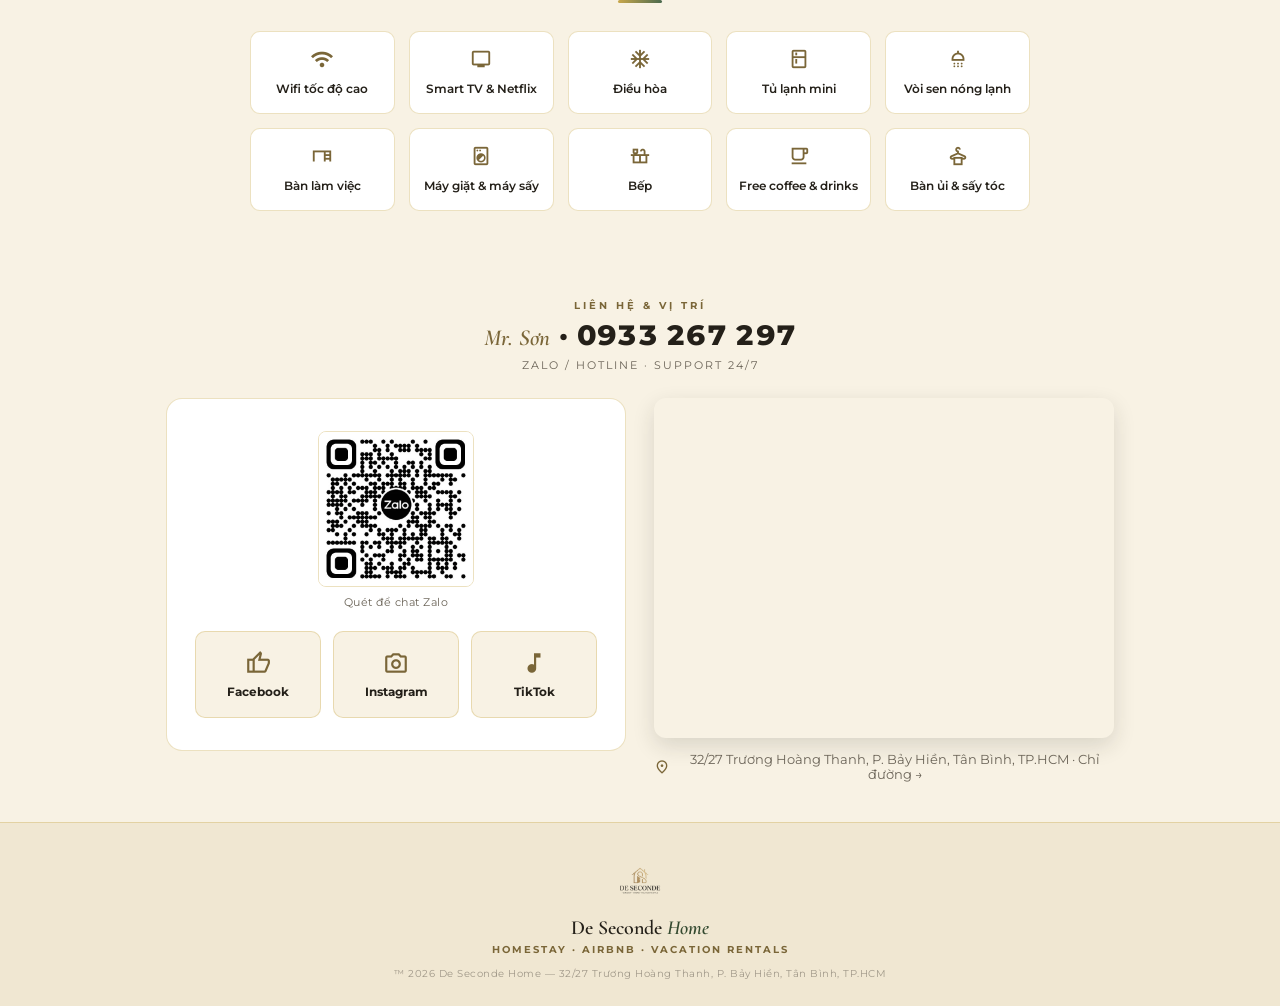
==== commit 9d615fa7: "Redesign ambience gallery as animated mosaic Co-Authored-By: Claude Opus 5.5 <noreply@anthropic.com>" ====
--- a/index.html
+++ b/index.html
@@ -218,21 +218,104 @@
   .btn-phone{background:transparent;color:var(--ink);border:1.5px solid var(--gold-line);}
   .btn-phone:hover{border-color:var(--gold);background:rgba(201,168,76,0.08);box-shadow:none;}
 
-  /* ---------- Ambience bento ---------- */
-  .ambience{padding:44px 0 8px;}
-  .ambience-head{max-width:680px;margin:0 auto 22px;padding:0 20px;text-align:center;}
+  /* ---------- Ambience mosaic ---------- */
+  .ambience{padding:44px 20px 8px;}
+  .ambience-head{max-width:680px;margin:0 auto 26px;text-align:center;}
+  .ambience-sub{
+    font-family:'Cormorant Garamond',serif;font-style:italic;font-size:16.5px;line-height:1.55;
+    color:var(--ink-soft);max-width:460px;margin:14px auto 0;
+  }
   .bento{
-    max-width:1000px;margin:0 auto;padding:0 20px 8px;display:grid;
-    grid-template-columns:repeat(4,1fr);gap:10px;
-  }
-  .bento img{
-    width:100%;aspect-ratio:3/4;object-fit:cover;border-radius:10px;box-shadow:var(--shadow);
-    transition:transform .35s ease;cursor:pointer;
-  }
-  .bento img:hover{transform:scale(1.035);}
-  .bento .b-feat{grid-column:span 2;}
-  @media (max-width:640px){
-    .bento{grid-template-columns:repeat(2,1fr);}
+    max-width:1060px;margin:0 auto;display:grid;gap:12px;
+    grid-template-columns:repeat(12,1fr);grid-template-rows:repeat(11,1fr);
+    aspect-ratio:8/7;
+  }
+  .b-tile{
+    position:relative;overflow:hidden;border-radius:12px;min-width:0;min-height:0;cursor:pointer;
+    box-shadow:0 14px 32px rgba(36,32,25,0.10);
+    opacity:0;transform:translateY(22px) scale(.985);
+    transition:opacity .8s cubic-bezier(.22,.61,.36,1),transform .8s cubic-bezier(.22,.61,.36,1);
+  }
+  .ambience.in .b-tile{opacity:1;transform:none;}
+  .ambience.in .b-tile:nth-child(2){transition-delay:.06s;}
+  .ambience.in .b-tile:nth-child(3){transition-delay:.12s;}
+  .ambience.in .b-tile:nth-child(4){transition-delay:.18s;}
+  .ambience.in .b-tile:nth-child(5){transition-delay:.24s;}
+  .ambience.in .b-tile:nth-child(6){transition-delay:.30s;}
+  .ambience.in .b-tile:nth-child(7){transition-delay:.36s;}
+  .ambience.in .b-tile:nth-child(8){transition-delay:.42s;}
+  .ambience.in .b-tile:nth-child(9){transition-delay:.48s;}
+  .b-tile::after{
+    content:'';position:absolute;inset:0;border-radius:12px;pointer-events:none;
+    box-shadow:inset 0 0 0 1px rgba(248,242,228,0.22);
+  }
+  .b-tile img{
+    width:100%;height:100%;object-fit:cover;
+    transition:transform .9s cubic-bezier(.22,.61,.36,1);
+  }
+  .b-tile:hover img{transform:scale(1.06);}
+  .b-tile figcaption{
+    position:absolute;left:0;right:0;bottom:0;padding:32px 13px 11px;
+    background:linear-gradient(180deg,rgba(20,17,12,0) 0%,rgba(20,17,12,0.68) 68%);
+    color:rgba(248,242,228,0.95);
+    font-size:9px;font-weight:700;letter-spacing:1.8px;text-transform:uppercase;
+    opacity:0;transform:translateY(8px);transition:opacity .4s ease,transform .4s ease;
+  }
+  .b-tile figcaption::before{
+    content:'';display:block;width:16px;height:2px;border-radius:2px;
+    background:var(--gold);margin-bottom:7px;
+  }
+  .b-tile:hover figcaption{opacity:1;transform:none;}
+  .b1 figcaption{font-size:10px;padding:40px 16px 14px;}
+
+  .b-note{
+    display:flex;flex-direction:column;align-items:center;justify-content:center;gap:9px;
+    text-align:center;padding:14px 12px;text-decoration:none;color:var(--ink);
+    background:linear-gradient(160deg,#fff 0%,var(--cream-deep) 100%);
+    border:1px solid var(--gold-line);transition:border-color .3s ease;
+  }
+  .b-note::after{box-shadow:none;}
+  .b-note-label{font-size:8.5px;font-weight:700;letter-spacing:2.4px;text-transform:uppercase;color:var(--gold-deep);}
+  .b-note-text{font-family:'Cormorant Garamond',serif;font-style:italic;font-size:16px;line-height:1.35;}
+  .b-note-cta{
+    display:inline-flex;align-items:center;gap:4px;transition:gap .3s ease;
+    font-size:9.5px;font-weight:700;letter-spacing:1.6px;text-transform:uppercase;color:var(--gold-deep);
+  }
+  .b-note-cta .msi{font-size:14px;}
+  .b-note:hover{border-color:var(--gold);}
+  .b-note:hover .b-note-cta{gap:9px;}
+
+  .b1{grid-area:1/1/8/6;}   .b8{grid-area:8/1/12/6;}
+  .b2{grid-area:1/6/4/10;}  .b4{grid-area:1/10/5/13;}
+  .b3{grid-area:4/6/9/10;}  .b5{grid-area:5/10/9/13;}
+  .b6{grid-area:9/6/12/9;}  .b7{grid-area:9/9/12/11;} .b9{grid-area:9/11/12/13;}
+
+  @media (max-width:899px){
+    .bento{grid-template-columns:repeat(6,1fr);grid-template-rows:repeat(13,1fr);aspect-ratio:6/13;gap:10px;}
+    .b1{grid-area:1/1/6/5;}  .b8{grid-area:1/5/3/7;}  .b3{grid-area:3/5/6/7;}
+    .b4{grid-area:6/1/9/3;}  .b5{grid-area:6/3/9/5;}  .b6{grid-area:6/5/9/7;}
+    .b7{grid-area:9/1/12/3;} .b2{grid-area:9/3/12/7;} .b9{grid-area:12/1/14/7;}
+    .b-note{flex-direction:row;gap:20px;}
+    .b-note-text{font-size:21px;}
+    .b-note-label,.b-note-cta{font-size:10.5px;}
+    .b-note-cta .msi{font-size:16px;}
+  }
+  @media (max-width:600px){
+    .bento{grid-template-columns:repeat(6,1fr);grid-template-rows:repeat(27,1fr);aspect-ratio:2/9;gap:8px;}
+    .b1{grid-area:1/1/8/7;}   .b2{grid-area:8/1/12/7;}
+    .b3{grid-area:12/1/16/4;} .b4{grid-area:12/4/16/7;}
+    .b5{grid-area:16/1/20/4;} .b6{grid-area:16/4/20/7;}
+    .b8{grid-area:20/1/24/7;} .b7{grid-area:24/1/28/4;} .b9{grid-area:24/4/28/7;}
+    .b-note{flex-direction:column;gap:8px;}
+    .b-note-text{font-size:14.5px;}
+    .ambience-sub{font-size:15px;}
+  }
+  @media (hover:none){
+    .b-tile figcaption{opacity:1;transform:none;}
+  }
+  @media (prefers-reduced-motion:reduce){
+    .b-tile{opacity:1;transform:none;transition:none;}
+    .b-tile:hover img{transform:none;}
   }
 
   /* ---------- Rooms ---------- */
@@ -463,16 +546,46 @@
   <div class="ambience-head">
     <div class="section-label">De Seconde</div>
     <h2 class="section-title">Một góc yên giữa phố</h2>
+    <p class="ambience-sub">Nắng sớm qua ban công, chút cây xanh và những khoảng lặng — nhịp chậm giữ lại giữa lòng Tân Bình.</p>
   </div>
   <div class="bento">
-    <img class="b-feat" src="images/rooms/sun-06/sun-06-13.webp" alt="Sun room interior at De Seconde Home homestay near Tan Son Nhat Airport" onclick="openGallery('images/rooms/sun-06','sun-06','SUN',13)" loading="lazy" decoding="async">
-    <img src="images/rooms/sky-04/sky-04-06.webp" alt="Sky room with unique ceiling design at De Seconde Home Tan Binh" onclick="openGallery('images/rooms/sky-04','sky-04','SKY',12)" loading="lazy" decoding="async">
-    <img src="images/rooms/garden-05/garden-05-22.webp" alt="Green garden balcony of Garden room at De Seconde Home" onclick="openGallery('images/rooms/garden-05','garden-05','GARDEN',23)" loading="lazy" decoding="async">
-    <img src="images/decor/decor-01.webp" alt="De Seconde Home entrance in Tan Binh District Ho Chi Minh City" onclick="openGallery('images/decor','decor','KHÔNG GIAN',4)" loading="lazy" decoding="async">
-    <img src="images/rooms/breeze-02/breeze-02-07.webp" alt="Private bathroom of Breeze room at De Seconde Home" onclick="openGallery('images/rooms/breeze-02','breeze-02','PHÒNG COZY',15)" loading="lazy" decoding="async">
-    <img src="images/rooms/moon-03/moon-03-02.webp" alt="Moon room relaxation corner at De Seconde Home homestay" onclick="openGallery('images/rooms/moon-03','moon-03','MOON',17)" loading="lazy" decoding="async">
-    <img src="images/rooms/sun-06/sun-06-05.webp" alt="Lounge chair in Sun room at De Seconde Home" onclick="openGallery('images/rooms/sun-06','sun-06','SUN',13)" loading="lazy" decoding="async">
-    <img src="images/kitchen/kitchen-06.webp" alt="Shared kitchen and washer-dryer at De Seconde Home near Tan Son Nhat Airport" onclick="openGallery('images/kitchen','kitchen','BẾP CHUNG',7)" loading="lazy" decoding="async">
+    <figure class="b-tile b1" onclick="openGallery('images/rooms/sun-06','sun-06','SUN',13)">
+      <img src="images/rooms/sun-06/sun-06-13.webp" alt="Sun room interior at De Seconde Home homestay near Tan Son Nhat Airport" loading="lazy" decoding="async">
+      <figcaption>Sun · Phòng Cozy</figcaption>
+    </figure>
+    <figure class="b-tile b2" onclick="openGallery('images/rooms/sky-04','sky-04','SKY',12)">
+      <img src="images/rooms/sky-04/sky-04-06.webp" alt="Sky room with unique ceiling design at De Seconde Home Tan Binh" loading="lazy" decoding="async">
+      <figcaption>Sky · Trần thiết kế riêng</figcaption>
+    </figure>
+    <figure class="b-tile b3" onclick="openGallery('images/rooms/garden-05','garden-05','GARDEN',23)">
+      <img src="images/rooms/garden-05/garden-05-22.webp" alt="Green garden balcony of Garden room at De Seconde Home" loading="lazy" decoding="async">
+      <figcaption>Garden · Ban công xanh</figcaption>
+    </figure>
+    <figure class="b-tile b4" onclick="openGallery('images/rooms/moon-03','moon-03','MOON',17)">
+      <img src="images/rooms/moon-03/moon-03-02.webp" alt="Moon room relaxation corner at De Seconde Home homestay" loading="lazy" decoding="async">
+      <figcaption>Moon · Góc thư giãn</figcaption>
+    </figure>
+    <figure class="b-tile b5" onclick="openGallery('images/rooms/breeze-02','breeze-02','PHÒNG COZY',15)">
+      <img src="images/rooms/breeze-02/breeze-02-07.webp" alt="Private bathroom of Breeze room at De Seconde Home" loading="lazy" decoding="async">
+      <figcaption>Breeze · Phòng tắm riêng</figcaption>
+    </figure>
+    <figure class="b-tile b6" onclick="openGallery('images/decor','decor','KHÔNG GIAN',4)">
+      <img src="images/decor/decor-01.webp" alt="De Seconde Home entrance in Tan Binh District Ho Chi Minh City" loading="lazy" decoding="async">
+      <figcaption>Không gian chung · Lối vào</figcaption>
+    </figure>
+    <figure class="b-tile b7" onclick="openGallery('images/rooms/sun-06','sun-06','SUN',13)">
+      <img src="images/rooms/sun-06/sun-06-05.webp" alt="Lounge chair in Sun room at De Seconde Home" loading="lazy" decoding="async">
+      <figcaption>Sun · Góc nghỉ chân</figcaption>
+    </figure>
+    <figure class="b-tile b8" onclick="openGallery('images/kitchen','kitchen','BẾP CHUNG',7)">
+      <img src="images/kitchen/kitchen-06.webp" alt="Shared kitchen and washer-dryer at De Seconde Home near Tan Son Nhat Airport" loading="lazy" decoding="async">
+      <figcaption>Bếp chung · Máy giặt sấy</figcaption>
+    </figure>
+    <a class="b-tile b-note b9" href="#room-showcase">
+      <span class="b-note-label">6 phòng</span>
+      <span class="b-note-text">Mỗi phòng<br>một câu chuyện</span>
+      <span class="b-note-cta">Xem phòng <span class="msi">arrow_forward</span></span>
+    </a>
   </div>
 </div>
 
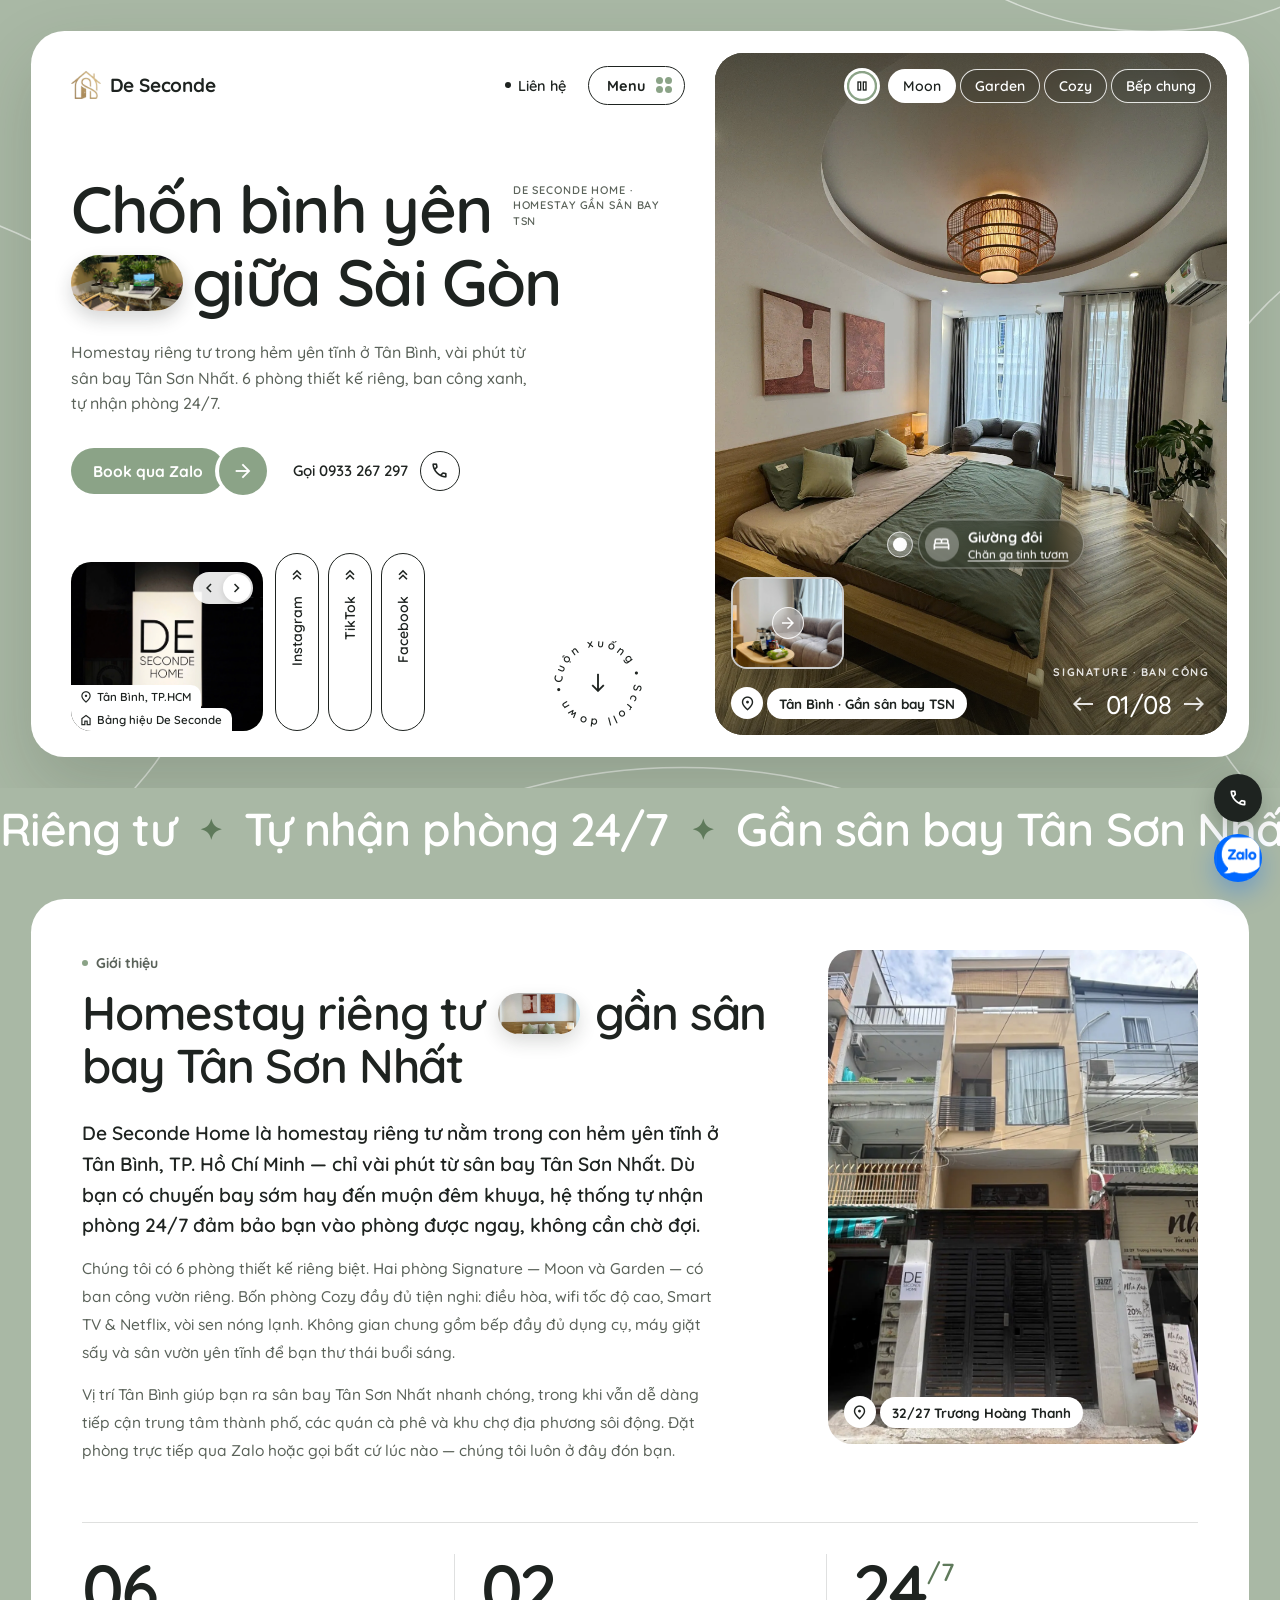
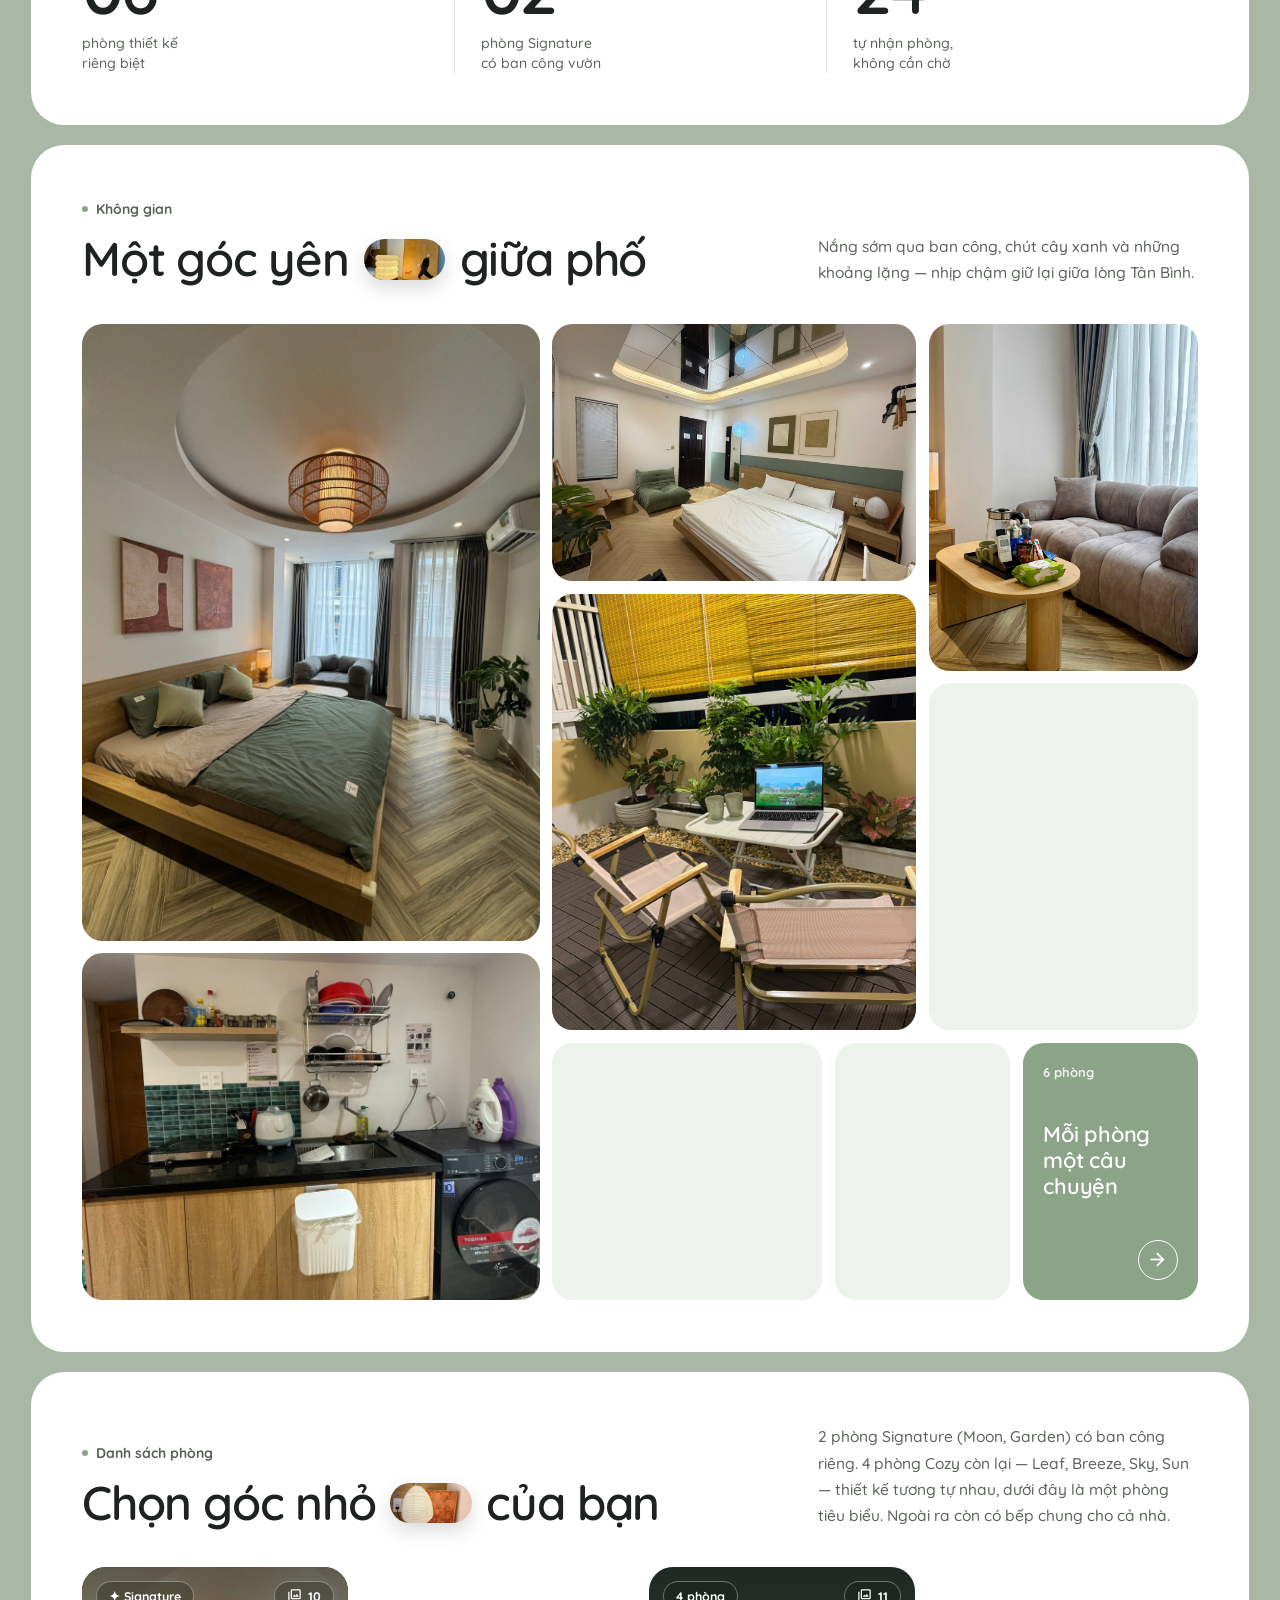
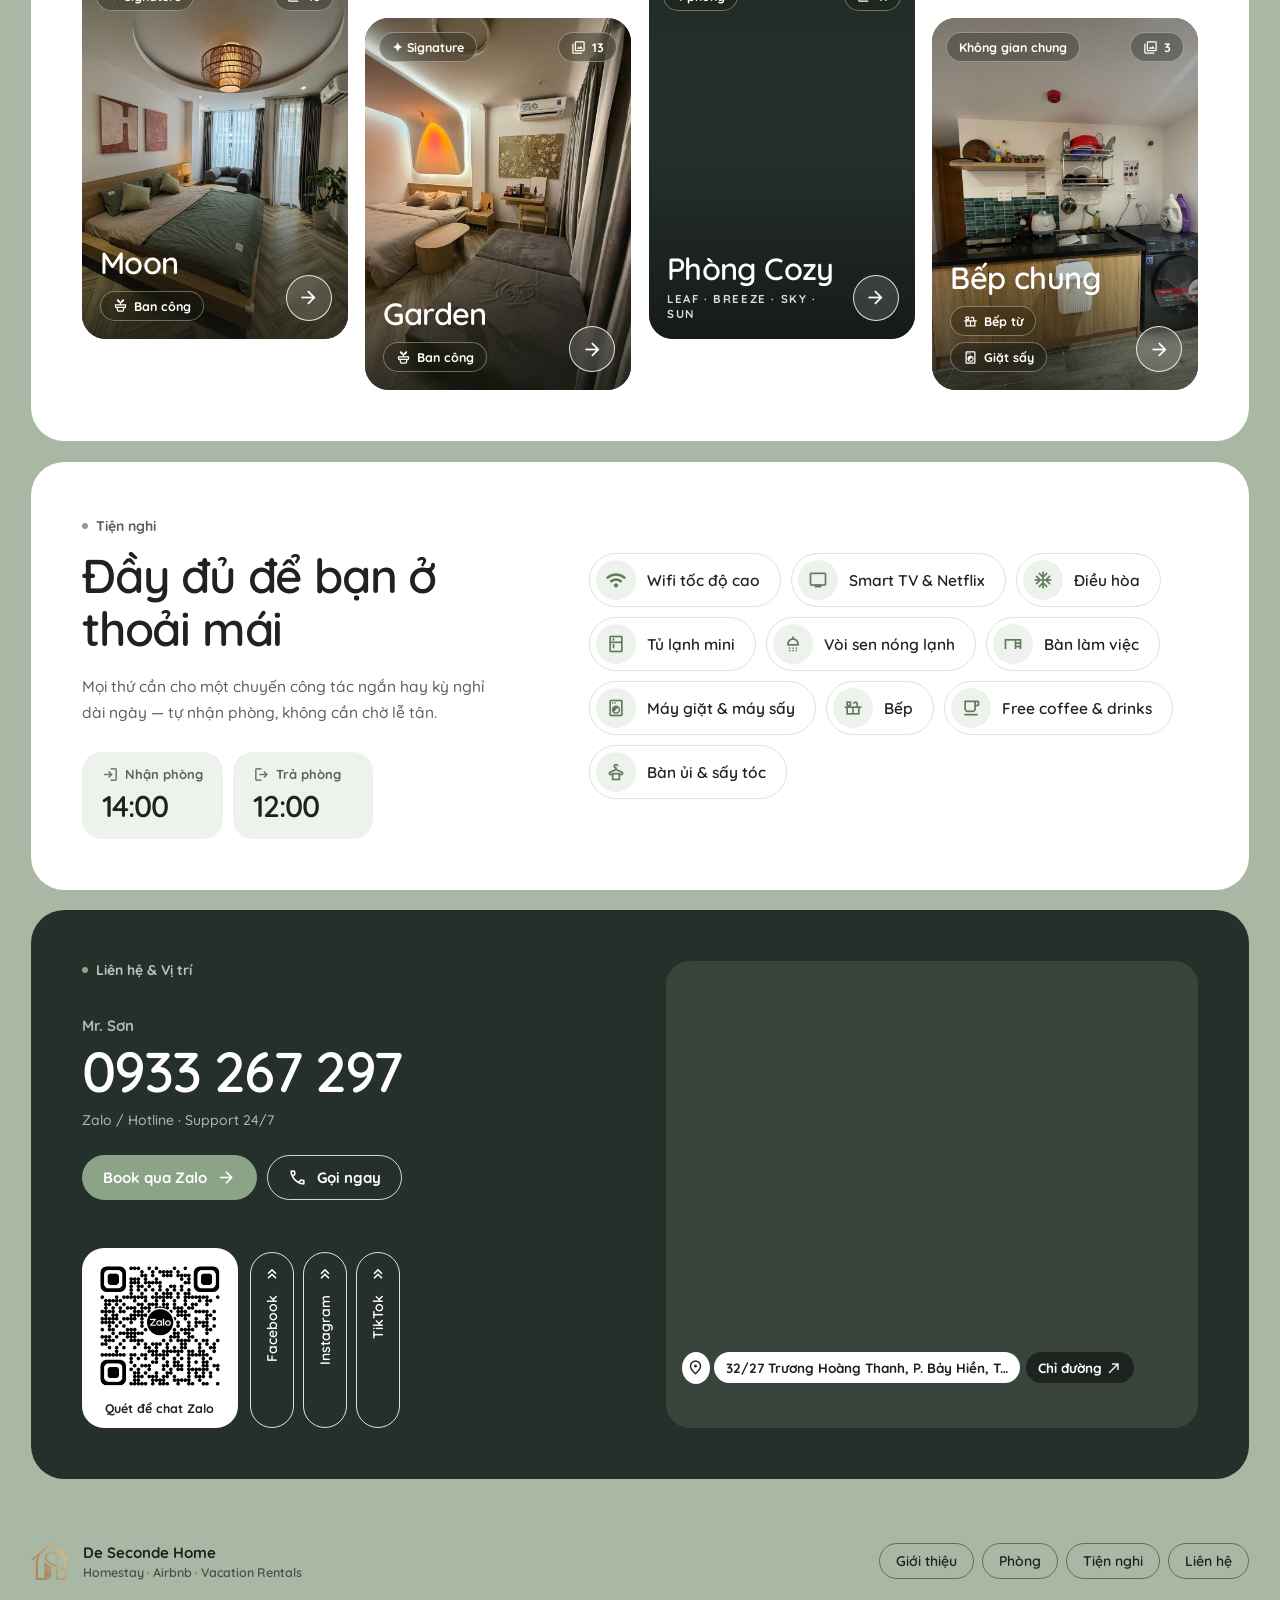
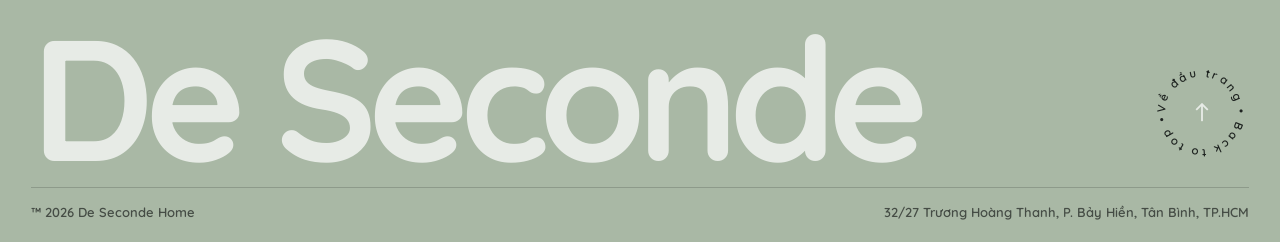
==== commit 494882c1: "Replace site photos with new room, kitchen and common-area images Convert the new photo set to WebP," ====
--- a/index.html
+++ b/index.html
@@ -6,14 +6,13 @@
 <title>De Seconde Home | Homestay Near Tan Son Nhat Airport</title>
 <meta name="description" content="Private homestay near Tan Son Nhat Airport — Tân Bình, TP.HCM. 6 phòng riêng tư thiết kế độc lập, ban công xanh, tự nhận phòng 24/7. Book via Zalo: 0933 267 297.">
 <meta name="robots" content="index, follow">
-<meta name="theme-color" content="#F8F2E4">
+<meta name="theme-color" content="#A9B8A5">
 <link rel="icon" href="images/favicon.png" type="image/png" sizes="480x480">
 <link rel="apple-touch-icon" href="images/apple-touch-icon.png">
 <link rel="preconnect" href="https://fonts.googleapis.com">
 <link rel="preconnect" href="https://fonts.gstatic.com" crossorigin>
-<link rel="preload" as="image" href="images/rooms/garden-05/garden-05-23.webp" fetchpriority="high">
-<link rel="preload" as="image" href="images/logo.webp" fetchpriority="high">
-<link href="https://fonts.googleapis.com/css2?family=Cormorant+Garamond:ital,wght@0,400;0,500;0,600;0,700;1,500;1,600&family=Montserrat:wght@400;500;600;700;800&display=swap" rel="stylesheet">
+<link rel="preload" as="image" href="images/rooms/moon/moon-01.webp" fetchpriority="high">
+<link href="https://fonts.googleapis.com/css2?family=Quicksand:wght@500;600;700&display=swap" rel="stylesheet">
 <link href="https://fonts.googleapis.com/css2?family=Material+Symbols+Outlined:opsz,wght,FILL,GRAD@24,400,0,0&display=block" rel="stylesheet">
 <link rel="canonical" href="https://deseconde.github.io/">
 
@@ -44,9 +43,9 @@
   "url": "https://deseconde.github.io/",
   "image": [
     "https://deseconde.github.io/images/og-image.webp",
-    "https://deseconde.github.io/images/rooms/garden-05/garden-05-23.webp",
-    "https://deseconde.github.io/images/rooms/moon-03/moon-03-06.webp",
-    "https://deseconde.github.io/images/rooms/breeze-02/breeze-02-06.webp"
+    "https://deseconde.github.io/images/rooms/garden/garden-04.webp",
+    "https://deseconde.github.io/images/rooms/moon/moon-01.webp",
+    "https://deseconde.github.io/images/rooms/cozy/cozy-07.webp"
   ],
   "logo": "https://deseconde.github.io/images/favicon.png",
   "telephone": "+84933267297",
@@ -83,30 +82,35 @@
 </script>
 <style>
   :root{
-    --cream:#F8F2E4;
-    --cream-deep:#F0E7D2;
-    --sage:#EEF1E6;
+    --bg:#A9B8A5;
     --card:#FFFFFF;
-    --gold:#C9A84C;
-    --gold-deep:#7A6638;
-    --gold-line:rgba(201,168,76,0.35);
-    --ink:#242019;
-    --ink-soft:#6B6458;
-    --green:#33492F;
-    --green-soft:#4B6A4E;
-    --shadow: 0 20px 50px rgba(36,32,25,0.10);
+    --mist:#EEF2EC;
+    --mist-deep:#DFE7DC;
+    --accent:#8BA387;
+    --accent-deep:#5F7A5B;
+    --forest:#26302A;
+    --ink:#1E2320;
+    --ink-soft:#5A6259;
+    --line:rgba(30,35,32,0.14);
+    --radius:clamp(22px,2.6vw,34px);
+    --shadow:0 30px 70px rgba(38,52,36,0.16);
+    --h-bg:var(--bg);--h-card:var(--card);--h-ink:var(--ink);--h-soft:var(--ink-soft);
+    --h-accent:var(--accent);--h-accent-deep:var(--accent-deep);--h-line:var(--line);
   }
   *{margin:0;padding:0;box-sizing:border-box;}
+  html{scroll-behavior:smooth;}
   body{
-    background:var(--cream);
+    background:var(--bg);
     color:var(--ink);
-    font-family:'Montserrat',sans-serif;
+    font-family:'Quicksand',sans-serif;font-weight:500;
     -webkit-font-smoothing:antialiased;
     overflow-x:hidden;
   }
-  h1,h2,h3,.serif{font-family:'Cormorant Garamond',serif;}
+  h1,h2,h3{font-family:'Quicksand',sans-serif;}
   a{color:inherit;}
   img{max-width:100%;display:block;}
+  [id]{scroll-margin-top:16px;}
+  @media (prefers-reduced-motion:reduce){html{scroll-behavior:auto;}}
 
   .msi{
     font-family:'Material Symbols Outlined';font-weight:normal;font-style:normal;
@@ -114,125 +118,351 @@
     white-space:nowrap;word-wrap:normal;direction:ltr;vertical-align:middle;
     -webkit-font-smoothing:antialiased;font-variation-settings:'FILL' 0,'wght' 400,'GRAD' 0,'opsz' 24;
   }
-  .tag .msi{font-size:13px;margin-right:2px;vertical-align:-2.5px;}
-  .btn .msi{font-size:17px;}
 
   /* ---------- Scroll reveal ---------- */
   .reveal{opacity:0;transform:translateY(26px);transition:opacity .7s ease, transform .7s ease;}
   .reveal.in{opacity:1;transform:translateY(0);}
 
-  /* ---------- Section title accent ---------- */
-  .section-label{font-size:10px;font-weight:700;letter-spacing:3px;text-transform:uppercase;color:var(--gold-deep);margin-bottom:6px;}
-  .section-title{font-size:26px;font-weight:600;color:var(--ink);}
-  .section-title::after,.rules-title::after{
-    content:'';display:block;width:44px;height:3px;border-radius:3px;margin:12px auto 0;
-    background:linear-gradient(90deg,var(--gold),var(--green-soft));
-  }
-
-  /* ---------- Hero (photo background variant) ---------- */
+  /* ---------- Shared section parts ---------- */
+  .kicker{display:inline-flex;align-items:center;gap:8px;font-size:14px;font-weight:700;color:var(--ink-soft);}
+  .kicker::before{content:'';width:6px;height:6px;border-radius:50%;background:var(--accent);}
+  .panel-dark .kicker{color:rgba(255,255,255,0.7);}
+  .h2{
+    font-size:clamp(30px,3.7vw,54px);font-weight:600;line-height:1.12;letter-spacing:-.025em;margin-top:14px;
+  }
+  .ipill{
+    display:inline-block;vertical-align:-.08em;width:1.72em;height:.86em;margin:0 .06em;
+    border-radius:999px;overflow:hidden;box-shadow:0 8px 18px rgba(30,35,32,0.16);
+  }
+  .ipill img{width:100%;height:100%;object-fit:cover;}
+  .pill-btn{
+    display:inline-flex;align-items:center;gap:10px;padding:12px 20px;border-radius:999px;
+    border:1.5px solid var(--ink);text-decoration:none;font-weight:700;font-size:15px;
+    transition:background .2s,color .2s,border-color .2s;white-space:nowrap;
+  }
+  .pill-btn .msi{font-size:19px;transition:transform .25s;}
+  .pill-btn:hover{background:var(--ink);color:#fff;}
+  .pill-btn:hover .msi{transform:translateX(3px);}
+  .round-btn{
+    flex:0 0 auto;width:46px;height:46px;border-radius:50%;display:flex;align-items:center;justify-content:center;
+    border:1.5px solid currentColor;transition:background .25s,color .25s,transform .35s;
+  }
+  .round-btn .msi{font-size:21px;}
+
+  /* ---------- Hero (split card, room viewer) ---------- */
   .hero{
-    position:relative;
-    background:
-      linear-gradient(180deg,rgba(20,17,12,0.45) 0%,rgba(20,17,12,0.72) 55%,rgba(20,17,12,0.86) 78%,var(--cream) 100%),
-      url('images/rooms/garden-05/garden-05-23.webp') center 68%/cover no-repeat;
-    padding:70px 20px 100px;
-    overflow:hidden;
-    min-height:560px;
-    display:flex;
-    align-items:center;
-  }
-  .hero-blob{display:none;}
-  .hero-split{position:relative;z-index:1;text-align:center;max-width:1120px;margin:0 auto;width:100%;min-width:0;}
-  .hero-logo{width:150px;margin:0 auto 18px;background:rgba(248,242,228,0.95);border-radius:14px;padding:12px 14px;box-shadow:0 10px 30px rgba(0,0,0,0.25);}
-  .hero-label{
-    font-size:11px;font-weight:600;letter-spacing:3px;text-transform:uppercase;
-    color:var(--gold);margin-bottom:16px;
-  }
-  .hero-name{
-    font-size:clamp(38px,9vw,58px);
-    font-weight:600;color:#fff;line-height:1.05;margin-bottom:6px;
-    text-shadow:0 4px 24px rgba(0,0,0,0.35);
-  }
-  .hero-name em{font-style:italic;color:var(--gold);}
-  .pill-row{display:flex;gap:8px;justify-content:center;flex-wrap:wrap;margin:16px 0 18px;}
-  .pill{
-    font-size:10px;letter-spacing:1.5px;text-transform:uppercase;font-weight:600;
-    padding:5px 14px;border-radius:20px;border:1px solid rgba(248,242,228,0.4);color:#fff;
-  }
-  .hero-divider{width:54px;height:1px;background:var(--gold);margin:0 auto 16px;opacity:0.9;}
-  .hero-tagline{
-    font-family:'Cormorant Garamond',serif;font-style:italic;font-size:19px;font-weight:600;
-    color:var(--gold);margin-bottom:4px;
-  }
-  .hero-tagline-en{font-size:11px;letter-spacing:1.5px;text-transform:uppercase;color:rgba(248,242,228,0.7);margin-bottom:18px;}
-  .hero-name-sub{display:block;font-family:'Montserrat',sans-serif;font-style:normal;font-size:11px;font-weight:600;letter-spacing:2px;text-transform:uppercase;color:rgba(248,242,228,0.65);margin-top:9px;}
-  .hero-address{
-    display:block;font-size:12.5px;color:rgba(248,242,228,0.85);
-    text-decoration:none;padding-bottom:2px;
-    text-align:center;max-width:340px;margin:0 auto;
-  }
-  .hero-address .msi{vertical-align:-3px;margin-right:4px;}
-  .hero-address span.addr-text{border-bottom:1px dotted rgba(248,242,228,0.4);}
-
-  @media (min-width:900px){
-    .hero-logo{margin:0 auto 18px;}
-    .pill-row{justify-content:center;}
-    .hero-address{justify-content:center;max-width:none;}
-  }
-
-  /* ---------- USP ---------- */
-  .usp-bar{
-    background:linear-gradient(180deg,#fff,var(--cream-deep));border:1px solid var(--gold-line);
-    border-radius:18px;box-shadow:0 24px 48px rgba(36,32,25,0.18);
-    padding:20px 8px;display:flex;max-width:680px;margin:-64px auto 0;position:relative;z-index:2;
-  }
-  .usp-item{flex:1;min-width:0;text-align:center;padding:0 4px;}
-  .usp-icon-badge{
-    width:38px;height:38px;border-radius:50%;margin:0 auto 8px;
-    background:radial-gradient(circle at 32% 28%, #fff, var(--cream-deep) 70%);
-    border:1px solid var(--gold-line);display:flex;align-items:center;justify-content:center;
-    box-shadow:0 4px 10px rgba(201,168,76,0.18);
-  }
-  .usp-icon{font-size:17px;color:var(--gold-deep);}
-  .usp-title{font-size:11px;font-weight:700;display:block;margin-bottom:2px;white-space:nowrap;}
-  .usp-sub{font-size:9.5px;color:var(--ink-soft);}
-  @media (max-width:400px){
-    .usp-title{font-size:10px;}
-    .usp-sub{font-size:9px;}
-  }
-
-  /* ---------- CTA ---------- */
-  .cta-section{
-    padding:26px 20px 8px;display:flex;flex-direction:column;gap:12px;
-    max-width:420px;margin:0 auto;position:relative;z-index:1;
-  }
-  .btn{
-    display:flex;align-items:center;justify-content:center;gap:10px;padding:16px 20px;
-    min-width:0;flex-wrap:wrap;
-    border-radius:40px;font-family:'Montserrat',sans-serif;font-size:13.5px;font-weight:700;
-    letter-spacing:0.3px;text-decoration:none;cursor:pointer;transition:transform .18s, box-shadow .18s;
-  }
-  .btn:hover{transform:translateY(-2px);}
-  .btn-zalo{background:#0068FF;color:#fff;border:none;box-shadow:0 10px 24px rgba(0,104,255,0.28);}
-  .btn-zalo:hover{box-shadow:0 14px 30px rgba(0,104,255,0.36);}
-  .btn-phone{background:transparent;color:var(--ink);border:1.5px solid var(--gold-line);}
-  .btn-phone:hover{border-color:var(--gold);background:rgba(201,168,76,0.08);box-shadow:none;}
+    position:relative;overflow:hidden;background:var(--h-bg);
+    padding:clamp(14px,2.4vw,34px);font-family:'Quicksand',sans-serif;color:var(--h-ink);
+  }
+  .hero-arcs{position:absolute;inset:0;width:100%;height:100%;pointer-events:none;}
+  .hero-arcs circle{fill:none;stroke:rgba(255,255,255,0.55);stroke-width:1.4;}
+  .hero-card{
+    position:relative;z-index:1;max-width:1280px;margin:0 auto;background:var(--h-card);
+    border-radius:clamp(22px,2.6vw,34px);padding:clamp(14px,1.8vw,22px);
+    display:grid;grid-template-columns:minmax(0,1fr) auto;gap:clamp(18px,2.4vw,34px);
+    box-shadow:0 30px 70px rgba(38,52,36,0.18);
+  }
+  .hero-left{display:flex;flex-direction:column;min-width:0;padding:clamp(6px,1vw,14px) 0 4px clamp(6px,1.4vw,18px);}
+
+  /* top bar */
+  .hero-top{display:flex;align-items:center;justify-content:space-between;gap:12px;}
+  .brand{display:flex;align-items:center;gap:9px;text-decoration:none;font-weight:700;font-size:19px;letter-spacing:-.2px;}
+  .brand img{width:30px;height:auto;}
+  .hero-nav{position:relative;display:flex;align-items:center;gap:clamp(12px,2vw,22px);}
+  .nav-link{display:flex;align-items:center;gap:7px;text-decoration:none;font-size:14.5px;font-weight:600;}
+  .nav-link::before{content:'';width:6px;height:6px;border-radius:50%;background:var(--h-ink);}
+  .nav-link:hover{color:var(--h-accent-deep);}
+  .menu-btn{
+    display:flex;align-items:center;gap:10px;padding:9px 12px 9px 18px;border-radius:999px;
+    border:1.5px solid var(--h-ink);background:none;font:inherit;font-size:14.5px;font-weight:700;
+    color:var(--h-ink);cursor:pointer;transition:background .2s,color .2s;
+  }
+  .menu-btn:hover,.menu-btn[aria-expanded="true"]{background:var(--h-ink);color:#fff;}
+  .menu-dots{display:grid;grid-template-columns:repeat(2,7px);gap:2px;}
+  .menu-dots i{width:7px;height:7px;border-radius:50%;background:var(--h-accent);}
+  .menu-pop{
+    position:absolute;top:calc(100% + 10px);right:0;z-index:20;min-width:210px;padding:8px;
+    background:#fff;border:1px solid var(--h-line);border-radius:18px;box-shadow:0 24px 50px rgba(30,35,32,0.18);
+  }
+  .menu-pop[hidden]{display:none;}
+  .menu-pop a{display:flex;align-items:center;gap:10px;padding:10px 12px;border-radius:12px;text-decoration:none;font-size:14.5px;font-weight:600;}
+  .menu-pop a:hover{background:#EEF2EC;}
+  .menu-pop .msi{font-size:19px;color:var(--h-accent-deep);}
+
+  /* headline */
+  .hero-main{margin:auto 0;padding:clamp(28px,5vh,64px) 0 clamp(24px,4vh,48px);}
+  .hero-h1{
+    font-family:'Quicksand',sans-serif;font-weight:600;letter-spacing:-.025em;
+    font-size:clamp(40px,5.1vw,76px);line-height:1.12;
+  }
+  .h1-row{display:block;white-space:nowrap;}
+  .h1-tag{
+    display:inline-block;vertical-align:.75em;margin-left:.35em;max-width:150px;font-size:11px;line-height:1.4;
+    font-weight:600;letter-spacing:.08em;text-transform:uppercase;white-space:normal;color:var(--h-soft);
+  }
+  .h1-pill{
+    display:inline-block;vertical-align:-.08em;width:1.72em;height:.86em;margin-right:.14em;
+    border-radius:999px;overflow:hidden;box-shadow:0 8px 18px rgba(30,35,32,0.18);
+  }
+  .h1-pill img{width:100%;height:100%;object-fit:cover;object-position:center 45%;}
+  .hero-lead{font-size:clamp(15px,1.25vw,17.5px);line-height:1.6;color:var(--h-soft);max-width:470px;margin-top:22px;font-weight:500;}
+  .hero-ctas{display:flex;flex-wrap:wrap;align-items:center;gap:14px 26px;margin-top:30px;}
+  .cta-main{
+    display:inline-flex;align-items:center;text-decoration:none;font-weight:700;font-size:15.5px;color:#fff;
+  }
+  .cta-main .cta-label{background:var(--h-accent);padding:13px 22px;border-radius:999px;transition:background .25s;}
+  .cta-main .cta-ic{
+    width:48px;height:48px;border-radius:50%;margin-left:-6px;background:var(--h-accent);
+    display:flex;align-items:center;justify-content:center;box-shadow:-4px 0 0 #fff;transition:transform .25s,background .25s;
+  }
+  .cta-main .cta-ic .msi{font-size:22px;}
+  .cta-main:hover .cta-label,.cta-main:hover .cta-ic{background:var(--h-accent-deep);}
+  .cta-main:hover .cta-ic{transform:translateX(4px);}
+  .cta-call{display:inline-flex;align-items:center;gap:12px;text-decoration:none;font-weight:600;font-size:15px;}
+  .cta-call .call-ic{
+    width:40px;height:40px;border-radius:50%;border:1.5px solid var(--h-ink);
+    display:flex;align-items:center;justify-content:center;transition:background .2s,color .2s;
+  }
+  .cta-call .call-ic .msi{font-size:19px;}
+  .cta-call:hover .call-ic{background:var(--h-ink);color:#fff;}
+
+  /* bottom row */
+  .hero-bottom{display:flex;align-items:flex-end;gap:12px;}
+  .mini{
+    position:relative;flex:0 0 auto;width:clamp(170px,15vw,210px);aspect-ratio:1/0.88;border-radius:20px;
+    overflow:hidden;cursor:pointer;background:#DDE5DA;
+  }
+  .mini img{position:absolute;inset:0;width:100%;height:100%;object-fit:cover;transition:opacity .5s ease;}
+  .mini img:not(.is-on){opacity:0;}
+  .mini-nav{position:absolute;top:10px;right:10px;display:flex;background:rgba(255,255,255,0.9);border-radius:999px;padding:2px;}
+  .mini-nav button{
+    width:28px;height:28px;border-radius:50%;border:none;background:none;cursor:pointer;color:var(--h-ink);
+    display:flex;align-items:center;justify-content:center;
+  }
+  .mini-nav button:last-child{background:#fff;box-shadow:0 2px 6px rgba(0,0,0,0.12);}
+  .mini-nav .msi{font-size:18px;}
+  .mini-tags{position:absolute;left:0;bottom:0;display:flex;flex-direction:column;align-items:flex-start;}
+  .mini-tags > span{
+    display:flex;align-items:center;gap:4px;background:#fff;font-size:11.5px;font-weight:600;
+    padding:4px 10px 4px 8px;border-top-right-radius:10px;white-space:nowrap;max-width:190px;overflow:hidden;text-overflow:ellipsis;
+  }
+  .mini-tags .msi{font-size:14px;}
+  .socials{display:flex;gap:9px;}
+  .social-pill{
+    display:flex;flex-direction:column;align-items:center;gap:12px;width:44px;height:178px;padding:12px 0 16px;
+    border:1.5px solid var(--h-ink);border-radius:999px;text-decoration:none;font-size:14px;font-weight:600;
+    transition:background .2s,color .2s;
+  }
+  .social-pill .msi{font-size:18px;}
+  .social-pill span:last-child{writing-mode:vertical-rl;transform:rotate(180deg);}
+  .social-pill:hover{background:var(--h-ink);color:#fff;}
+  .scroll-badge{
+    position:relative;margin-left:auto;margin-right:clamp(0px,3vw,40px);width:96px;height:96px;flex:0 0 auto;
+    display:flex;align-items:center;justify-content:center;text-decoration:none;
+  }
+  .scroll-badge svg{position:absolute;inset:0;animation:badge-spin 16s linear infinite;}
+  .scroll-badge text{font-family:'Quicksand',sans-serif;font-size:11.5px;font-weight:600;letter-spacing:2.2px;fill:var(--h-ink);}
+  .scroll-badge .msi{font-size:22px;transition:transform .25s;}
+  .scroll-badge:hover .msi{transform:translateY(4px);}
+  @keyframes badge-spin{to{transform:rotate(360deg);}}
+
+  /* right: room viewer */
+  .viewer{
+    position:relative;overflow:hidden;background:#2A302A;border-radius:clamp(18px,2.2vw,28px);
+    width:max(340px,min(540px,40vw,calc((100svh - 90px)*.75)));aspect-ratio:3/4;color:#fff;isolation:isolate;
+  }
+  .v-stage{position:absolute;inset:0;cursor:zoom-in;}
+  .v-img{position:absolute;inset:0;width:100%;height:100%;object-fit:cover;opacity:0;transform:scale(1.04);
+    transition:opacity .8s ease,transform 6s ease-out;}
+  .v-img.is-on{opacity:1;transform:scale(1);}
+  .v-shade{position:absolute;inset:0;pointer-events:none;
+    background:linear-gradient(180deg,rgba(15,18,15,0.42) 0%,rgba(15,18,15,0) 22%,rgba(15,18,15,0) 70%,rgba(15,18,15,0.5) 100%);}
+  .v-tabs{
+    position:absolute;top:14px;left:14px;right:14px;z-index:3;display:flex;align-items:center;gap:6px;justify-content:flex-end;
+  }
+  .v-tabs-scroll{display:flex;gap:4px;overflow-x:auto;scrollbar-width:none;padding:2px;}
+  .v-tabs-scroll::-webkit-scrollbar{display:none;}
+  .v-tab{
+    flex:0 0 auto;padding:7px 14px;border-radius:999px;border:1.3px solid rgba(255,255,255,0.85);
+    background:rgba(20,24,20,0.18);backdrop-filter:blur(6px);-webkit-backdrop-filter:blur(6px);
+    color:#fff;font:inherit;font-family:'Quicksand',sans-serif;font-size:14px;font-weight:600;cursor:pointer;
+    transition:background .25s,color .25s;
+  }
+  .v-tab:hover{background:rgba(255,255,255,0.22);}
+  .v-tab[aria-selected="true"]{background:#fff;color:var(--h-ink);}
+  .v-play{
+    flex:0 0 auto;position:relative;width:36px;height:36px;border-radius:50%;border:none;background:#fff;
+    cursor:pointer;display:flex;align-items:center;justify-content:center;color:var(--h-ink);
+  }
+  .v-play svg{position:absolute;inset:3px;width:30px;height:30px;transform:rotate(-90deg);}
+  .v-play circle{fill:none;stroke:var(--h-accent);stroke-width:2.4;stroke-dasharray:88;stroke-dashoffset:88;}
+  .v-play .msi{font-size:16px;}
+  .viewer.is-playing .v-play circle{animation:ring var(--v-dur,6s) linear forwards;}
+  @keyframes ring{to{stroke-dashoffset:0;}}
+
+  .v-hotspots{position:absolute;inset:0;z-index:2;pointer-events:none;}
+  .hs{position:absolute;display:flex;align-items:center;transform:translate(-18px,-50%);opacity:0;
+    transition:opacity .5s ease .35s,transform .5s ease .35s;}
+  .hs.is-on{opacity:1;}
+  .hs.left{flex-direction:row-reverse;transform:translate(calc(-100% + 18px),-50%);}
+  .hs-dot{
+    position:relative;flex:0 0 auto;width:14px;height:14px;border-radius:50%;background:#fff;margin:0 11px;
+    box-shadow:0 0 0 6px rgba(255,255,255,0.28);
+  }
+  .hs-dot::after{content:'';position:absolute;inset:-6px;border-radius:50%;border:1.5px solid rgba(255,255,255,0.7);animation:pulse 2.4s ease-out infinite;}
+  @keyframes pulse{from{transform:scale(.6);opacity:1;}to{transform:scale(1.9);opacity:0;}}
+  .hs-chip{
+    display:flex;align-items:center;gap:9px;padding:6px 14px 6px 6px;border-radius:999px;
+    background:rgba(24,30,24,0.34);backdrop-filter:blur(10px) saturate(140%);-webkit-backdrop-filter:blur(10px) saturate(140%);
+    border:1px solid rgba(255,255,255,0.35);box-shadow:0 10px 26px rgba(0,0,0,0.18);white-space:nowrap;
+  }
+  .hs-ic{width:34px;height:34px;border-radius:50%;background:rgba(255,255,255,0.3);display:flex;align-items:center;justify-content:center;}
+  .hs-ic .msi{font-size:19px;}
+  .hs-t{font-size:14.5px;font-weight:700;line-height:1.15;text-shadow:0 1px 6px rgba(0,0,0,0.25);}
+  .hs-s{display:block;font-size:11.5px;font-weight:600;opacity:.9;text-align:right;text-decoration:underline;text-underline-offset:2px;}
+
+  .v-next{
+    position:absolute;left:16px;bottom:66px;z-index:3;width:clamp(96px,22%,124px);aspect-ratio:1/0.82;padding:0;
+    border-radius:16px;overflow:hidden;border:2px solid rgba(255,255,255,0.75);cursor:pointer;background:#333;
+    box-shadow:0 12px 26px rgba(0,0,0,0.3);
+  }
+  .v-next img{width:100%;height:100%;object-fit:cover;transition:transform .5s ease;}
+  .v-next:hover img{transform:scale(1.08);}
+  .v-next .msi{
+    position:absolute;left:50%;top:50%;transform:translate(-50%,-50%);width:32px;height:32px;border-radius:50%;
+    background:rgba(255,255,255,0.3);backdrop-filter:blur(6px);-webkit-backdrop-filter:blur(6px);
+    border:1.5px solid rgba(255,255,255,0.85);color:#fff;font-size:18px;display:flex;align-items:center;justify-content:center;
+  }
+  .v-loc{
+    position:absolute;left:16px;bottom:16px;z-index:3;display:flex;align-items:center;text-decoration:none;
+    color:var(--h-ink);font-size:13.5px;font-weight:700;
+  }
+  .v-loc .pin{width:32px;height:32px;border-radius:50%;background:#fff;display:flex;align-items:center;justify-content:center;margin-right:4px;}
+  .v-loc .pin .msi{font-size:17px;}
+  .v-loc .txt{background:#fff;padding:7px 12px;border-radius:999px;}
+  .v-count{
+    position:absolute;right:16px;bottom:14px;z-index:3;display:flex;align-items:center;gap:6px;
+    font-size:clamp(20px,2vw,26px);font-weight:500;font-variant-numeric:tabular-nums;letter-spacing:-.5px;
+  }
+  .v-count button{
+    width:34px;height:34px;border:none;background:none;color:#fff;cursor:pointer;display:flex;align-items:center;justify-content:center;
+    opacity:.85;transition:opacity .2s,transform .2s;
+  }
+  .v-count button:hover{opacity:1;}
+  .v-count button:first-child:hover{transform:translateX(-3px);}
+  .v-count button:last-child:hover{transform:translateX(3px);}
+  .v-count .msi{font-size:24px;}
+  .v-room{
+    position:absolute;right:18px;bottom:56px;z-index:3;font-size:11px;font-weight:700;letter-spacing:.14em;
+    text-transform:uppercase;opacity:.85;text-shadow:0 1px 6px rgba(0,0,0,0.35);
+  }
+
+  .hero :focus-visible{outline:2px solid var(--h-accent-deep);outline-offset:3px;}
+  .viewer :focus-visible{outline-color:#fff;}
+  .sr-only{position:absolute;width:1px;height:1px;overflow:hidden;clip:rect(0 0 0 0);white-space:nowrap;}
+
+  @media (max-width:1100px){
+    .social-pill{height:150px;}
+    .scroll-badge{display:none;}
+  }
+  @media (max-width:899px){
+    .hero-card{grid-template-columns:minmax(0,1fr);}
+    .hero-left{display:contents;}
+    .hero-top{order:1;padding:4px 4px 0;}
+    .hero-main{order:2;padding:26px 4px 6px;}
+    .viewer{order:3;width:100%;}
+    .hero-bottom{order:4;padding:0 0 2px;}
+    .h1-row{white-space:normal;}
+    .h1-tag{display:block;max-width:none;margin:8px 0 10px;font-size:10.5px;}
+    .hero-ctas{margin-top:24px;}
+    .mini{width:min(46%,220px);}
+    .socials{flex:1;flex-direction:column;justify-content:flex-end;}
+    .social-pill{width:auto;height:auto;flex-direction:row;justify-content:center;padding:10px 14px;gap:8px;}
+    .social-pill span:last-child{writing-mode:horizontal-tb;transform:none;}
+    .social-pill .msi{transform:rotate(90deg);}
+  }
+  @media (max-width:520px){
+    .nav-link{display:none;}
+    .hero-h1{font-size:clamp(32px,9.6vw,46px);}
+    .h1-row{white-space:nowrap;}
+    .v-tab{padding:6px 11px;font-size:13px;}
+    .v-tabs{justify-content:flex-start;}
+    .hs-chip{padding:4px 11px 4px 4px;gap:7px;}
+    .hs-ic{width:28px;height:28px;}
+    .hs-ic .msi{font-size:16px;}
+    .hs-t{font-size:12.5px;}
+    .hs-s{display:none;}
+    .v-next,.loc-extra{display:none;}
+    .v-loc{left:12px;bottom:12px;font-size:12.5px;}
+    .v-count{right:10px;bottom:10px;}
+    .v-room{display:none;}
+    .cta-main .cta-label{padding:12px 18px;}
+    .cta-main .cta-ic{width:44px;height:44px;}
+  }
+  @media (prefers-reduced-motion:reduce){
+    .scroll-badge svg,.hs-dot::after{animation:none;}
+    .v-img{transition:opacity .3s ease;transform:none;}
+  }
+
+  /* ---------- Page stack (cards on sage) ---------- */
+  .stack{
+    display:grid;gap:clamp(14px,1.6vw,22px);
+    padding:0 clamp(14px,2.4vw,34px);
+  }
+  .panel{
+    --pad:clamp(22px,4vw,60px);
+    width:100%;max-width:1280px;margin:0 auto;min-width:0;
+    background:var(--card);border-radius:var(--radius);padding:var(--pad);
+  }
+  .panel-dark{background:var(--forest);color:#fff;}
+
+  /* ---------- Marquee ---------- */
+  .marquee{overflow:hidden;padding:clamp(4px,1vw,12px) 0 clamp(14px,1.6vw,22px);margin:0 calc(-1 * clamp(14px,2.4vw,34px));}
+  .marquee-track{display:flex;width:max-content;animation:marquee 46s linear infinite;}
+  .marquee-track span{
+    display:flex;align-items:center;gap:.5em;padding-right:.5em;white-space:nowrap;
+    font-size:clamp(26px,3.6vw,52px);font-weight:600;letter-spacing:-.02em;color:#fff;
+  }
+  .marquee-track i{font-style:normal;color:var(--accent-deep);font-size:.6em;}
+  @keyframes marquee{to{transform:translateX(-50%);}}
+
+  /* ---------- Intro ---------- */
+  .intro{display:grid;grid-template-columns:minmax(0,1.3fr) minmax(0,.7fr);gap:clamp(24px,4.5vw,72px);}
+  .intro-lead{font-size:clamp(17px,1.5vw,20px);line-height:1.6;font-weight:600;margin-top:26px;max-width:640px;}
+  .intro-text p:not(.intro-lead){font-size:15.5px;line-height:1.8;color:var(--ink-soft);margin-top:14px;max-width:640px;}
+  .intro-photo{position:relative;border-radius:24px;overflow:hidden;align-self:start;aspect-ratio:3/4;background:var(--forest);}
+  .intro-photo img{width:100%;height:100%;object-fit:cover;}
+  .intro-photo .v-loc{color:var(--ink);}
+  .stats{grid-column:1/-1;display:grid;grid-template-columns:repeat(3,minmax(0,1fr));border-top:1px solid var(--line);padding-top:clamp(20px,2.4vw,32px);}
+  .stat{padding:0 clamp(12px,2vw,28px);border-left:1px solid var(--line);}
+  .stat:first-child{padding-left:0;border-left:none;}
+  .stat b{display:block;font-size:clamp(38px,5.4vw,78px);font-weight:600;letter-spacing:-.045em;line-height:1;}
+  .stat b sup{font-size:.36em;vertical-align:1.3em;margin-left:.1em;color:var(--accent-deep);letter-spacing:0;}
+  .stat span{display:block;font-size:14px;color:var(--ink-soft);margin-top:10px;line-height:1.45;}
+
+  /* ---------- Section heads ---------- */
+  .sec-head{display:flex;justify-content:space-between;align-items:flex-end;flex-wrap:wrap;gap:22px 48px;margin-bottom:clamp(24px,3vw,44px);}
+  .sec-head .h2{max-width:760px;}
+  .sec-aside{max-width:380px;display:flex;flex-direction:column;align-items:flex-start;gap:18px;}
+  .sec-aside p{font-size:15.5px;line-height:1.7;color:var(--ink-soft);}
+
+  /* ---------- Glass chip (shared on photos) ---------- */
+  .gchip{
+    display:inline-flex;align-items:center;gap:6px;padding:6px 12px;border-radius:999px;
+    background:rgba(24,30,24,0.34);backdrop-filter:blur(10px) saturate(140%);-webkit-backdrop-filter:blur(10px) saturate(140%);
+    border:1px solid rgba(255,255,255,0.35);color:#fff;font-size:12.5px;font-weight:700;white-space:nowrap;
+  }
+  .gchip .msi{font-size:15px;}
 
   /* ---------- Ambience mosaic ---------- */
-  .ambience{padding:44px 20px 8px;}
-  .ambience-head{max-width:680px;margin:0 auto 26px;text-align:center;}
-  .ambience-sub{
-    font-family:'Cormorant Garamond',serif;font-style:italic;font-size:16.5px;line-height:1.55;
-    color:var(--ink-soft);max-width:460px;margin:14px auto 0;
-  }
   .bento{
-    max-width:1060px;margin:0 auto;display:grid;gap:12px;
+    display:grid;gap:clamp(8px,1vw,14px);
     grid-template-columns:repeat(12,1fr);grid-template-rows:repeat(11,1fr);
     aspect-ratio:8/7;
   }
   .b-tile{
-    position:relative;overflow:hidden;border-radius:12px;min-width:0;min-height:0;cursor:pointer;
-    box-shadow:0 14px 32px rgba(36,32,25,0.10);
+    position:relative;overflow:hidden;border-radius:clamp(14px,1.6vw,22px);min-width:0;min-height:0;cursor:pointer;
+    background:var(--mist);
     opacity:0;transform:translateY(22px) scale(.985);
     transition:opacity .8s cubic-bezier(.22,.61,.36,1),transform .8s cubic-bezier(.22,.61,.36,1);
   }
@@ -245,45 +475,22 @@
   .ambience.in .b-tile:nth-child(7){transition-delay:.36s;}
   .ambience.in .b-tile:nth-child(8){transition-delay:.42s;}
   .ambience.in .b-tile:nth-child(9){transition-delay:.48s;}
-  .b-tile::after{
-    content:'';position:absolute;inset:0;border-radius:12px;pointer-events:none;
-    box-shadow:inset 0 0 0 1px rgba(248,242,228,0.22);
-  }
-  .b-tile img{
-    width:100%;height:100%;object-fit:cover;
-    transition:transform .9s cubic-bezier(.22,.61,.36,1);
-  }
+  .b-tile img{width:100%;height:100%;object-fit:cover;transition:transform .9s cubic-bezier(.22,.61,.36,1);}
   .b-tile:hover img{transform:scale(1.06);}
   .b-tile figcaption{
-    position:absolute;left:0;right:0;bottom:0;padding:32px 13px 11px;
-    background:linear-gradient(180deg,rgba(20,17,12,0) 0%,rgba(20,17,12,0.68) 68%);
-    color:rgba(248,242,228,0.95);
-    font-size:9px;font-weight:700;letter-spacing:1.8px;text-transform:uppercase;
+    position:absolute;left:12px;bottom:12px;max-width:calc(100% - 24px);overflow:hidden;text-overflow:ellipsis;
     opacity:0;transform:translateY(8px);transition:opacity .4s ease,transform .4s ease;
   }
-  .b-tile figcaption::before{
-    content:'';display:block;width:16px;height:2px;border-radius:2px;
-    background:var(--gold);margin-bottom:7px;
-  }
   .b-tile:hover figcaption{opacity:1;transform:none;}
-  .b1 figcaption{font-size:10px;padding:40px 16px 14px;}
-
   .b-note{
-    display:flex;flex-direction:column;align-items:center;justify-content:center;gap:9px;
-    text-align:center;padding:14px 12px;text-decoration:none;color:var(--ink);
-    background:linear-gradient(160deg,#fff 0%,var(--cream-deep) 100%);
-    border:1px solid var(--gold-line);transition:border-color .3s ease;
-  }
-  .b-note::after{box-shadow:none;}
-  .b-note-label{font-size:8.5px;font-weight:700;letter-spacing:2.4px;text-transform:uppercase;color:var(--gold-deep);}
-  .b-note-text{font-family:'Cormorant Garamond',serif;font-style:italic;font-size:16px;line-height:1.35;}
-  .b-note-cta{
-    display:inline-flex;align-items:center;gap:4px;transition:gap .3s ease;
-    font-size:9.5px;font-weight:700;letter-spacing:1.6px;text-transform:uppercase;color:var(--gold-deep);
-  }
-  .b-note-cta .msi{font-size:14px;}
-  .b-note:hover{border-color:var(--gold);}
-  .b-note:hover .b-note-cta{gap:9px;}
+    display:flex;flex-direction:column;justify-content:space-between;gap:10px;padding:clamp(14px,1.6vw,22px);
+    text-decoration:none;color:#fff;background:var(--accent);transition:background .3s ease;
+  }
+  .b-note:hover{background:var(--accent-deep);}
+  .b-note-label{font-size:13px;font-weight:700;opacity:.85;}
+  .b-note-text{font-size:clamp(17px,1.7vw,24px);font-weight:600;line-height:1.2;letter-spacing:-.01em;}
+  .b-note .round-btn{width:40px;height:40px;align-self:flex-end;}
+  .b-note:hover .round-btn{background:#fff;color:var(--accent-deep);transform:rotate(-45deg);}
 
   .b1{grid-area:1/1/8/6;}   .b8{grid-area:8/1/12/6;}
   .b2{grid-area:1/6/4/10;}  .b4{grid-area:1/10/5/13;}
@@ -291,137 +498,162 @@
   .b6{grid-area:9/6/12/9;}  .b7{grid-area:9/9/12/11;} .b9{grid-area:9/11/12/13;}
 
   @media (max-width:899px){
-    .bento{grid-template-columns:repeat(6,1fr);grid-template-rows:repeat(13,1fr);aspect-ratio:6/13;gap:10px;}
+    .bento{grid-template-columns:repeat(6,1fr);grid-template-rows:repeat(13,1fr);aspect-ratio:6/13;}
     .b1{grid-area:1/1/6/5;}  .b8{grid-area:1/5/3/7;}  .b3{grid-area:3/5/6/7;}
     .b4{grid-area:6/1/9/3;}  .b5{grid-area:6/3/9/5;}  .b6{grid-area:6/5/9/7;}
     .b7{grid-area:9/1/12/3;} .b2{grid-area:9/3/12/7;} .b9{grid-area:12/1/14/7;}
-    .b-note{flex-direction:row;gap:20px;}
-    .b-note-text{font-size:21px;}
-    .b-note-label,.b-note-cta{font-size:10.5px;}
-    .b-note-cta .msi{font-size:16px;}
+    .b-note{flex-direction:row;align-items:center;}
+    .b-note .round-btn{align-self:center;}
   }
   @media (max-width:600px){
-    .bento{grid-template-columns:repeat(6,1fr);grid-template-rows:repeat(27,1fr);aspect-ratio:2/9;gap:8px;}
+    .bento{grid-template-rows:repeat(27,1fr);aspect-ratio:2/9;}
     .b1{grid-area:1/1/8/7;}   .b2{grid-area:8/1/12/7;}
     .b3{grid-area:12/1/16/4;} .b4{grid-area:12/4/16/7;}
     .b5{grid-area:16/1/20/4;} .b6{grid-area:16/4/20/7;}
     .b8{grid-area:20/1/24/7;} .b7{grid-area:24/1/28/4;} .b9{grid-area:24/4/28/7;}
-    .b-note{flex-direction:column;gap:8px;}
-    .b-note-text{font-size:14.5px;}
-    .ambience-sub{font-size:15px;}
+    .b-note{flex-direction:column;align-items:flex-start;}
+    .b-note .round-btn{align-self:flex-end;}
+    .b-tile figcaption{left:8px;bottom:8px;max-width:calc(100% - 16px);font-size:11px;padding:5px 9px;}
   }
   @media (hover:none){
     .b-tile figcaption{opacity:1;transform:none;}
   }
+
+  /* ---------- Rooms ---------- */
+  .rooms{display:grid;grid-template-columns:repeat(4,minmax(0,1fr));gap:clamp(12px,1.4vw,20px);align-items:start;}
+  .room{
+    position:relative;display:block;border-radius:24px;overflow:hidden;aspect-ratio:3/4.2;cursor:pointer;
+    color:#fff;isolation:isolate;background:var(--forest);
+  }
+  .room:nth-child(even){margin-top:clamp(0px,4vw,64px);}
+  .room img{position:absolute;inset:0;width:100%;height:100%;object-fit:cover;z-index:-1;transition:transform .9s cubic-bezier(.22,.61,.36,1);}
+  .room:hover img{transform:scale(1.06);}
+  .room::after{content:'';position:absolute;inset:0;z-index:-1;
+    background:linear-gradient(180deg,rgba(15,18,15,0.25) 0%,rgba(15,18,15,0) 26%,rgba(15,18,15,0) 48%,rgba(15,18,15,0.72) 100%);}
+  .room-top{position:absolute;top:14px;left:14px;right:14px;display:flex;justify-content:space-between;gap:8px;}
+  .room-body{position:absolute;left:18px;right:16px;bottom:18px;display:flex;align-items:flex-end;justify-content:space-between;gap:12px;}
+  .room-name{font-size:clamp(26px,2.4vw,34px);font-weight:600;letter-spacing:-.02em;line-height:1.05;}
+  .room-sub{font-size:11.5px;font-weight:700;letter-spacing:.14em;text-transform:uppercase;opacity:.85;margin-top:6px;}
+  .room-tags{display:flex;flex-wrap:wrap;gap:6px;margin-top:12px;}
+  .room .round-btn{color:#fff;background:rgba(255,255,255,0.14);backdrop-filter:blur(6px);-webkit-backdrop-filter:blur(6px);border-color:rgba(255,255,255,0.85);}
+  .room:hover .round-btn{background:#fff;color:var(--ink);transform:rotate(-45deg);}
+
+  @media (max-width:899px){
+    .rooms{
+      grid-template-columns:none;grid-auto-flow:column;grid-auto-columns:minmax(240px,72%);
+      overflow-x:auto;scroll-snap-type:x mandatory;scrollbar-width:none;
+      margin:0 calc(-1 * var(--pad));padding:0 var(--pad) 4px;scroll-padding:0 var(--pad);
+    }
+    .rooms::-webkit-scrollbar{display:none;}
+    .room{scroll-snap-align:start;}
+    .room:nth-child(even){margin-top:0;}
+    .swipe-hint{display:flex;}
+  }
+  .swipe-hint{display:none;align-items:center;gap:6px;margin-top:14px;font-size:13px;font-weight:600;color:var(--ink-soft);}
+  .swipe-hint .msi{font-size:18px;}
+
+  /* ---------- Amenities ---------- */
+  .amen{display:grid;grid-template-columns:minmax(0,.85fr) minmax(0,1.15fr);gap:clamp(26px,4.5vw,72px);align-items:center;}
+  .amen-intro p{font-size:15.5px;line-height:1.7;color:var(--ink-soft);margin-top:18px;max-width:420px;}
+  .times{display:flex;flex-wrap:wrap;gap:10px;margin-top:26px;}
+  .time{background:var(--mist);border-radius:20px;padding:14px 20px;min-width:140px;}
+  .time span{display:flex;align-items:center;gap:6px;font-size:13px;font-weight:700;color:var(--ink-soft);}
+  .time span .msi{font-size:17px;color:var(--accent-deep);}
+  .time b{display:block;font-size:30px;font-weight:600;letter-spacing:-.03em;margin-top:4px;}
+  .amen-list{display:flex;flex-wrap:wrap;gap:10px;}
+  .amen-item{
+    display:inline-flex;align-items:center;gap:11px;padding:6px 20px 6px 6px;border-radius:999px;
+    border:1.5px solid var(--line);font-size:15.5px;font-weight:600;
+    opacity:0;transform:translateY(12px);
+    transition:opacity .6s ease,transform .6s ease,background .25s,color .25s,border-color .25s;
+  }
+  .amen-item .ic{width:40px;height:40px;border-radius:50%;background:var(--mist);color:var(--accent-deep);display:flex;align-items:center;justify-content:center;transition:background .25s,color .25s;}
+  .amen-item .ic .msi{font-size:20px;}
+  .amen-item:hover{background:var(--ink);border-color:var(--ink);color:#fff;}
+  .amen-item:hover .ic{background:rgba(255,255,255,0.12);color:#fff;}
+  .amen.in .amen-item{opacity:1;transform:none;}
+  .amen.in .amen-item:nth-child(2){transition-delay:.05s,.05s,0s,0s,0s;}
+  .amen.in .amen-item:nth-child(3){transition-delay:.1s,.1s,0s,0s,0s;}
+  .amen.in .amen-item:nth-child(4){transition-delay:.15s,.15s,0s,0s,0s;}
+  .amen.in .amen-item:nth-child(5){transition-delay:.2s,.2s,0s,0s,0s;}
+  .amen.in .amen-item:nth-child(6){transition-delay:.25s,.25s,0s,0s,0s;}
+  .amen.in .amen-item:nth-child(7){transition-delay:.3s,.3s,0s,0s,0s;}
+  .amen.in .amen-item:nth-child(8){transition-delay:.35s,.35s,0s,0s,0s;}
+  .amen.in .amen-item:nth-child(9){transition-delay:.4s,.4s,0s,0s,0s;}
+  .amen.in .amen-item:nth-child(10){transition-delay:.45s,.45s,0s,0s,0s;}
+
+  /* ---------- Contact ---------- */
+  .contact{display:grid;grid-template-columns:minmax(0,1fr) minmax(0,1fr);gap:clamp(24px,4vw,60px);}
+  .contact-main{display:flex;flex-direction:column;}
+  .hotline{display:block;text-decoration:none;margin-top:clamp(22px,3vw,40px);font-size:clamp(34px,4.4vw,64px);font-weight:600;letter-spacing:-.035em;line-height:1.05;font-variant-numeric:tabular-nums;}
+  .hotline small{display:block;font-size:15px;font-weight:700;letter-spacing:0;color:rgba(255,255,255,0.65);margin-bottom:8px;}
+  .hotline:hover{color:#CFE0CB;}
+  .contact-sub{font-size:14px;color:rgba(255,255,255,0.65);margin-top:10px;}
+  .contact-ctas{display:flex;flex-wrap:wrap;gap:10px;margin-top:26px;}
+  .pill-btn.solid{background:var(--accent);border-color:var(--accent);color:#fff;}
+  .pill-btn.solid:hover{background:#fff;border-color:#fff;color:var(--ink);}
+  .pill-btn.ghost{border-color:rgba(255,255,255,0.8);color:#fff;}
+  .pill-btn.ghost:hover{background:#fff;color:var(--ink);}
+  .contact-foot{display:flex;align-items:flex-end;gap:12px;margin-top:auto;padding-top:clamp(28px,4vw,48px);}
+  .qr-card{background:#fff;color:var(--ink);border-radius:22px;padding:12px;display:flex;flex-direction:column;align-items:center;gap:8px;flex:0 0 auto;}
+  .qr-card img{width:132px;height:132px;object-fit:cover;border-radius:12px;}
+  .qr-card span{font-size:12.5px;font-weight:700;}
+  .contact .socials{display:flex;gap:9px;}
+  .contact .social-pill{border:1.5px solid rgba(255,255,255,0.85);height:176px;}
+  .contact .social-pill:hover{background:#fff;color:var(--ink);}
+  .map-card{position:relative;border-radius:24px;overflow:hidden;min-height:440px;background:#39443C;}
+  .map-card iframe{position:absolute;inset:0;width:100%;height:100%;border:0;filter:saturate(.75) contrast(1.02);}
+  .map-card .v-loc{bottom:44px;right:64px;color:var(--ink);}
+  .map-card .v-loc .txt{overflow:hidden;text-overflow:ellipsis;white-space:nowrap;min-width:0;}
+  .map-card .v-loc .go{flex:0 0 auto;display:flex;align-items:center;gap:4px;margin-left:6px;background:var(--ink);color:#fff;padding:7px 12px;border-radius:999px;}
+  .map-card .v-loc .go .msi{font-size:16px;}
+
+  /* ---------- Footer ---------- */
+  footer{max-width:1280px;margin:0 auto;padding:clamp(34px,5vw,64px) clamp(14px,2.4vw,34px) 22px;}
+  .foot-top{display:flex;justify-content:space-between;align-items:center;flex-wrap:wrap;gap:20px;}
+  .foot-brand{display:flex;align-items:center;gap:12px;font-weight:700;font-size:15px;}
+  .foot-brand img{width:40px;height:auto;}
+  .foot-brand small{display:block;font-size:12.5px;font-weight:600;color:rgba(30,35,32,0.7);margin-top:2px;}
+  .foot-nav{display:flex;flex-wrap:wrap;gap:8px;}
+  .foot-nav a{padding:8px 16px;border:1.5px solid rgba(30,35,32,0.5);border-radius:999px;text-decoration:none;font-size:14px;font-weight:600;transition:background .2s,color .2s;}
+  .foot-nav a:hover{background:var(--ink);color:#fff;border-color:var(--ink);}
+  .wordmark{
+    display:flex;align-items:flex-end;justify-content:space-between;gap:16px;margin-top:clamp(28px,4vw,48px);
+  }
+  .wordmark span{font-size:clamp(54px,13.4vw,196px);font-weight:700;letter-spacing:-.055em;line-height:.8;color:rgba(255,255,255,0.72);white-space:nowrap;}
+  .top-badge{position:relative;width:96px;height:96px;flex:0 0 auto;display:flex;align-items:center;justify-content:center;text-decoration:none;margin-bottom:4px;}
+  .top-badge svg{position:absolute;inset:0;animation:badge-spin 16s linear infinite;}
+  .top-badge text{font-size:11.5px;font-weight:600;letter-spacing:2.2px;fill:var(--ink);}
+  .top-badge .msi{font-size:22px;transition:transform .25s;}
+  .top-badge:hover .msi{transform:translateY(-4px);}
+  .foot-bottom{display:flex;justify-content:space-between;flex-wrap:wrap;gap:6px 20px;margin-top:22px;padding-top:16px;border-top:1px solid rgba(30,35,32,0.2);font-size:13px;font-weight:600;color:rgba(30,35,32,0.72);}
+
+  @media (max-width:899px){
+    .intro,.amen,.contact{grid-template-columns:minmax(0,1fr);}
+    .intro-photo{aspect-ratio:4/3;}
+    .stat span{font-size:13px;}
+    .map-card{min-height:340px;}
+    .top-badge{width:76px;height:76px;}
+    .top-badge svg{transform-origin:center;}
+  }
+  @media (max-width:520px){
+    .contact-foot{flex-direction:column;align-items:stretch;}
+    .qr-card{flex-direction:row;justify-content:flex-start;gap:14px;}
+    .qr-card img{width:96px;height:96px;}
+    .contact .socials{flex-direction:column;}
+    .contact .social-pill{width:auto;height:auto;flex-direction:row;justify-content:center;padding:10px 14px;gap:8px;}
+    .contact .social-pill span:last-child{writing-mode:horizontal-tb;transform:none;}
+    .contact .social-pill .msi{transform:rotate(90deg);}
+    .map-card .v-loc .txt{display:none;}
+    .amen-item{font-size:14px;padding-right:16px;}
+    .amen-item .ic{width:34px;height:34px;}
+    .top-badge{display:none;}
+  }
   @media (prefers-reduced-motion:reduce){
-    .b-tile{opacity:1;transform:none;transition:none;}
-    .b-tile:hover img{transform:none;}
-  }
-
-  /* ---------- Rooms ---------- */
-  .section{padding:36px 20px 6px;max-width:1240px;margin:0 auto;}
-  .section-desc{font-size:13px;color:var(--ink-soft);line-height:1.6;margin:8px auto 0;max-width:520px;text-align:center;}
-  .room-grid{max-width:1240px;margin:22px auto 0;padding:0 20px 10px;display:grid;grid-template-columns:repeat(auto-fit,minmax(260px,1fr));gap:20px;}
-  .room-card{
-    background:var(--card);border:1px solid var(--gold-line);border-radius:12px;overflow:hidden;cursor:pointer;
-    transition:transform .2s, box-shadow .2s;position:relative;
-  }
-  .room-card:hover{transform:translateY(-4px);box-shadow:var(--shadow);}
-  .room-thumb-wrap{position:relative;overflow:hidden;}
-  .room-thumb{width:100%;aspect-ratio:3/4;object-fit:cover;transition:transform .4s ease;}
-  .room-card:hover .room-thumb{transform:scale(1.06);}
-  .room-count{
-    position:absolute;bottom:10px;right:10px;background:rgba(36,32,25,0.72);color:#fff;
-    font-size:10.5px;padding:4px 10px;border-radius:20px;letter-spacing:.4px;
-  }
-  .vip-badge{
-    position:absolute;top:10px;left:10px;background:var(--gold);color:#2b2313;font-size:9.5px;
-    font-weight:700;letter-spacing:1.5px;padding:4px 10px;border-radius:20px;text-transform:uppercase;
-    transform:rotate(-3deg);box-shadow:0 3px 8px rgba(0,0,0,0.15);
-  }
-  .room-info{padding:16px 18px 18px;}
-  .room-name{font-size:22px;font-weight:600;line-height:1.15;margin-bottom:10px;}
-  .room-tags{display:flex;flex-wrap:wrap;gap:6px;margin-bottom:10px;}
-  .tag{font-size:10.5px;padding:4px 10px;border-radius:20px;background:var(--cream-deep);color:var(--ink-soft);white-space:nowrap;}
-  .tag.special{background:rgba(201,168,76,0.18);color:var(--gold-deep);font-weight:600;}
-  .room-tier{font-size:9px;letter-spacing:1.5px;text-transform:uppercase;color:rgba(107,100,88,0.55);}
-
-  /* ---------- Kitchen tint band ---------- */
-  .band-sage{background:var(--sage);}
-
-  /* ---------- Amenities ---------- */
-  .amenity-grid{
-    max-width:820px;margin:22px auto 0;display:grid;grid-template-columns:repeat(auto-fit,minmax(140px,1fr));
-    gap:14px;padding:0 20px 40px;
-  }
-  .amenity-item{
-    background:var(--card);border:1px solid var(--gold-line);border-radius:10px;padding:16px 10px;
-    text-align:center;transition:transform .2s, box-shadow .2s;
-  }
-  .amenity-item:hover{transform:translateY(-3px);box-shadow:var(--shadow);}
-  .amenity-icon{font-size:22px;display:block;margin-bottom:8px;color:var(--gold-deep);}
-  .amenity-label{font-size:11.5px;font-weight:600;color:var(--ink);}
-
-  /* ---------- Map ---------- */
-  .map-frame{border-radius:12px;overflow:hidden;box-shadow:0 8px 22px rgba(36,32,25,0.14);line-height:0;}
-  .map-frame iframe{width:100%;height:340px;border:0;display:block;}
-  .map-address-link{display:flex;align-items:center;justify-content:center;gap:6px;margin:14px auto 0;color:var(--ink-soft);font-size:12.5px;text-decoration:none;text-align:center;transition:color .2s;}
-  .map-address-link:hover{color:var(--gold-deep);}
-  .map-address-link .msi{font-size:16px;color:var(--gold-deep);flex-shrink:0;}
-  @media (max-width:480px){.map-frame iframe{height:220px;}}
-
-  /* ---------- Contact ---------- */
-  .contact-section{padding:48px 20px 10px;max-width:1000px;margin:0 auto;text-align:center;}
-  .contact-hotline{
-    font-family:'Montserrat',sans-serif;font-size:28px;font-weight:800;color:var(--ink);
-    letter-spacing:0.3px;text-decoration:none;display:block;margin-bottom:6px;
-    font-variant-numeric:lining-nums tabular-nums;
-  }
-  .contact-hotline .name{font-family:'Cormorant Garamond',serif;font-style:italic;font-weight:600;font-size:23px;color:var(--gold-deep);}
-  .contact-label{font-size:11px;letter-spacing:2px;text-transform:uppercase;color:var(--ink-soft);margin-bottom:26px;}
-  .contact-grid{display:flex;flex-wrap:wrap;justify-content:center;align-items:flex-start;gap:28px;}
-  .contact-card{
-    flex:1 1 420px;max-width:460px;background:var(--card);border:1px solid var(--gold-line);
-    border-radius:16px;padding:32px 28px;display:flex;flex-direction:column;align-items:center;gap:22px;
-  }
-  .location-block{flex:1 1 420px;max-width:460px;min-width:0;}
-  @media (max-width:700px){.contact-grid{flex-direction:column;align-items:center;}.contact-card,.location-block{width:100%;max-width:460px;}}
-  .qr-box{text-align:center;}
-  .qr-box img{width:156px;height:156px;object-fit:cover;border-radius:8px;border:1px solid var(--gold-line);}
-  .qr-caption{font-size:11px;color:var(--ink-soft);margin-top:8px;letter-spacing:.5px;}
-  .contact-links{display:flex;flex-direction:column;gap:10px;width:100%;}
-  .social-row-icons{display:flex;gap:12px;}
-  .social-icon-btn{
-    flex:1;min-width:0;display:flex;flex-direction:column;align-items:center;gap:8px;padding:18px 8px;
-    border:1px solid var(--gold-line);border-radius:10px;text-decoration:none;color:var(--ink);
-    background:var(--cream);transition:all .2s;
-  }
-  .social-icon-btn:hover{background:var(--ink);color:var(--cream);border-color:var(--ink);transform:translateY(-2px);}
-  .social-icon-btn .msi{font-size:26px;color:var(--gold-deep);}
-  .social-icon-btn:hover .msi{color:var(--gold);}
-  .social-icon-btn .label{font-size:12px;font-weight:700;}
-  .contact-link{
-    display:flex;align-items:center;gap:12px;padding:12px 14px;border:1px solid var(--gold-line);
-    border-radius:8px;text-decoration:none;color:var(--ink);transition:all .2s;text-align:left;background:var(--cream);
-  }
-  .contact-link:hover{background:var(--ink);color:var(--cream);border-color:var(--ink);}
-  .contact-link:hover .link-sub{color:rgba(248,242,228,0.6);}
-  .contact-link .msi{font-size:20px;flex-shrink:0;color:var(--gold-deep);}
-  .contact-link:hover .msi{color:var(--gold);}
-  .link-title{font-size:12.5px;font-weight:700;line-height:1.4;}
-  .link-sub{font-size:10.5px;color:var(--ink-soft);margin-top:1px;}
-
-  /* ---------- SEO Intro ---------- */
-  .seo-intro{padding:44px 20px 36px;max-width:720px;margin:0 auto;text-align:center;}
-  .seo-intro p{font-size:14px;line-height:1.85;color:var(--ink-soft);margin-top:16px;}
-  .seo-intro p+p{margin-top:12px;}
-
-  footer{text-align:center;padding:36px 20px 26px;border-top:1px solid var(--gold-line);background:var(--cream-deep);margin-top:30px;}
-  .footer-logo{width:64px;margin:0 auto 10px;}
-  .footer-brand{font-family:'Cormorant Garamond',serif;font-size:20px;font-weight:600;color:var(--ink);margin-bottom:4px;}
-  .footer-brand em{font-style:italic;color:var(--green);}
-  .footer-tagline{font-size:9.5px;color:var(--gold-deep);letter-spacing:2px;text-transform:uppercase;margin-bottom:12px;font-weight:700;}
-  .footer-copy{font-size:10px;color:rgba(107,100,88,0.6);letter-spacing:.5px;}
+    .marquee-track,.top-badge svg{animation:none;}
+    .b-tile,.amen-item{opacity:1;transform:none;transition:none;}
+    .b-tile:hover img,.room:hover img{transform:none;}
+  }
 
   /* ---------- Floating contact bubbles ---------- */
   .fab-wrap{
@@ -431,12 +663,12 @@
   .fab{
     position:relative;width:48px;height:48px;border-radius:50%;overflow:hidden;
     display:flex;align-items:center;justify-content:center;text-decoration:none;
-    box-shadow:0 10px 24px rgba(36,32,25,0.28);transition:transform .2s ease, box-shadow .2s ease;
+    box-shadow:0 10px 24px rgba(30,35,32,0.28);transition:transform .2s ease, box-shadow .2s ease;
     animation:fab-jiggle 3.6s ease-in-out infinite;
   }
   .fab:hover{transform:scale(1.08);animation-play-state:paused;}
   .fab .msi{font-size:20px;position:relative;z-index:1;}
-  .fab-phone{background:var(--ink);color:var(--cream);animation-delay:0s;}
+  .fab-phone{background:var(--ink);color:#fff;animation-delay:0s;}
   .fab-zalo{background:#0068FF;box-shadow:0 10px 24px rgba(0,104,255,0.32);animation-delay:.25s;}
   .fab-zalo img{width:100%;height:100%;object-fit:cover;}
   @keyframes fab-jiggle{
@@ -453,7 +685,6 @@
     .fab-zalo{width:42px;height:42px;}
   }
 
-  /* ---------- Lightbox ---------- */
   /* ---------- Image load animation ---------- */
   @keyframes imgShimmer{
     0%{background-position:200% 0;}
@@ -462,7 +693,7 @@
   img.img-fade{
     opacity:0;
     transition:opacity .5s ease;
-    background-image:linear-gradient(100deg, var(--cream-deep) 30%, #ffffff 50%, var(--cream-deep) 70%);
+    background-image:linear-gradient(100deg, var(--mist-deep) 30%, #ffffff 50%, var(--mist-deep) 70%);
     background-size:250% 100%;
     animation:imgShimmer 1.3s ease-in-out infinite;
   }
@@ -472,245 +703,356 @@
     background-image:none;
   }
 
+  /* ---------- Lightbox ---------- */
   .lightbox{
-    display:none;position:fixed;inset:0;background:rgba(20,17,12,0.92);z-index:9999;
+    display:none;position:fixed;inset:0;background:rgba(20,26,21,0.94);z-index:9999;
     align-items:center;justify-content:center;padding:20px;
   }
   .lightbox.open{display:flex;}
   .lightbox-inner{position:relative;max-width:720px;width:100%;}
-  .lightbox-img{width:100%;max-height:78vh;object-fit:contain;border-radius:6px;background:#111;}
+  .lightbox-img{width:100%;max-height:78vh;object-fit:contain;border-radius:18px;background:#111;}
   .lightbox-close{
-    position:absolute;top:-44px;right:0;background:none;border:none;color:#fff;font-size:26px;cursor:pointer;
-  }
-  .lightbox-title{color:var(--gold);font-family:'Cormorant Garamond',serif;font-size:18px;text-align:center;margin-top:14px;}
-  .lightbox-counter{color:rgba(255,255,255,0.5);text-align:center;font-size:11.5px;margin-top:4px;letter-spacing:1px;}
+    position:absolute;top:-52px;right:0;width:40px;height:40px;border-radius:50%;
+    background:rgba(255,255,255,0.1);border:1.5px solid rgba(255,255,255,0.6);color:#fff;font-size:17px;cursor:pointer;
+  }
+  .lightbox-title{color:#fff;font-size:13px;font-weight:700;letter-spacing:.16em;text-align:center;margin-top:16px;}
+  .lightbox-counter{color:rgba(255,255,255,0.55);text-align:center;font-size:13px;font-weight:600;margin-top:4px;letter-spacing:1px;font-variant-numeric:tabular-nums;}
   .lightbox-nav{
-    position:absolute;top:50%;transform:translateY(-50%);background:rgba(255,255,255,0.08);border:none;
-    color:#fff;width:42px;height:42px;border-radius:50%;font-size:18px;cursor:pointer;transition:background .2s;
-  }
-  .lightbox-nav:hover{background:rgba(255,255,255,0.2);}
+    position:absolute;top:50%;transform:translateY(-50%);width:46px;height:46px;border-radius:50%;
+    background:rgba(255,255,255,0.14);backdrop-filter:blur(8px);-webkit-backdrop-filter:blur(8px);
+    border:1.5px solid rgba(255,255,255,0.6);color:#fff;font-size:20px;cursor:pointer;transition:background .2s,color .2s;
+  }
+  .lightbox-nav:hover{background:#fff;color:var(--ink);}
   .lightbox-prev{left:-10px;}
   .lightbox-next{right:-10px;}
   @media (max-width:560px){
     .lightbox-prev{left:-4px;}
     .lightbox-next{right:-4px;}
-    .rules-grid{grid-template-columns:1fr;}
   }
 </style>
 </head>
 <body>
 
-<div class="hero">
-  <div class="hero-blob hero-blob-a"></div>
-  <div class="hero-blob hero-blob-b"></div>
-  <div class="hero-split">
-    <div class="hero-text">
-      <img class="hero-logo" src="images/logo.webp" alt="De Seconde Home logo" fetchpriority="high" loading="eager" decoding="async">
-      <div class="hero-label">Homestay · Airbnb · Vacation Rentals</div>
-      <h1 class="hero-name">De Seconde <em>Home</em><span class="hero-name-sub">Homestay Near Tan Son Nhat Airport</span></h1>
-      <div class="pill-row">
-        <span class="pill">Riêng tư</span>
-        <span class="pill">Tự chủ 24/7</span>
-        <span class="pill">Gần sân bay</span>
+<header class="hero" id="top">
+  <svg class="hero-arcs" viewBox="0 0 1200 820" preserveAspectRatio="xMidYMid slice" aria-hidden="true">
+    <circle cx="-120" cy="560" r="330"/>
+    <circle cx="1080" cy="-260" r="330"/>
+    <circle cx="1420" cy="560" r="330"/>
+    <circle cx="640" cy="1320" r="560"/>
+  </svg>
+
+  <div class="hero-card">
+    <div class="hero-left">
+      <div class="hero-top">
+        <a class="brand" href="#top"><img src="images/logo-mark.webp" alt="" width="30" height="28" data-nofade>De Seconde</a>
+        <nav class="hero-nav" aria-label="Điều hướng chính">
+          <a class="nav-link" href="#lien-he">Liên hệ</a>
+          <button class="menu-btn" id="menu-btn" aria-expanded="false" aria-controls="site-menu">
+            Menu <span class="menu-dots" aria-hidden="true"><i></i><i></i><i></i><i></i></span>
+          </button>
+          <div class="menu-pop" id="site-menu" hidden>
+            <a href="#gioi-thieu"><span class="msi">home</span>Giới thiệu</a>
+            <a href="#khong-gian"><span class="msi">photo_library</span>Không gian</a>
+            <a href="#room-showcase"><span class="msi">bed</span>Danh sách phòng</a>
+            <a href="#tien-nghi"><span class="msi">wifi</span>Tiện nghi</a>
+            <a href="#lien-he"><span class="msi">location_on</span>Liên hệ &amp; vị trí</a>
+          </div>
+        </nav>
       </div>
-      <div class="hero-divider"></div>
-      <div class="hero-tagline">"Chốn bình yên giữa lòng Sài Gòn"</div>
-      <div class="hero-tagline-en">Your quiet corner in Saigon</div>
-      <a class="hero-address" href="https://maps.app.goo.gl/Wm5NZHF46pFf4dCJ9" target="_blank" rel="noopener">
-        <span class="msi" style="font-size:15px;">location_on</span><span class="addr-text">32/27 Trương Hoàng Thanh, P. Bảy Hiền, Tân Bình, TP.HCM</span>
+
+      <div class="hero-main">
+        <h1 class="hero-h1">
+          <span class="h1-row">Chốn bình yên <span class="h1-tag">De Seconde Home · Homestay gần sân bay TSN</span></span>
+          <span class="h1-row"><span class="h1-pill"><img src="images/rooms/garden/garden-05.webp" alt="" data-nofade></span>giữa Sài Gòn</span>
+        </h1>
+        <p class="hero-lead">Homestay riêng tư trong hẻm yên tĩnh ở Tân Bình, vài phút từ sân bay Tân Sơn Nhất. 6 phòng thiết kế riêng, ban công xanh, tự nhận phòng 24/7.</p>
+        <div class="hero-ctas">
+          <a class="cta-main" href="https://zalo.me/0933267297" target="_blank" rel="noopener">
+            <span class="cta-label">Book qua Zalo</span><span class="cta-ic"><span class="msi">arrow_forward</span></span>
+          </a>
+          <a class="cta-call" href="tel:+84933267297">Gọi 0933 267 297 <span class="call-ic"><span class="msi">call</span></span></a>
+        </div>
+      </div>
+
+      <div class="hero-bottom">
+        <div class="mini" id="mini" role="group" aria-roledescription="carousel" aria-label="Góc nhỏ De Seconde">
+          <img class="is-on" src="images/common/signboard.webp" alt="Bảng hiệu De Seconde Home, 32/27 Trương Hoàng Thanh, Tân Bình" loading="lazy" data-nofade>
+          <img src="images/rooms/garden/garden-05.webp" alt="Ban công xanh của phòng Garden" loading="lazy" data-nofade>
+          <img src="images/rooms/moon/moon-03.webp" alt="Góc sofa thư giãn trong phòng Moon" loading="lazy" data-nofade>
+          <div class="mini-nav">
+            <button type="button" data-mini="-1" aria-label="Ảnh trước"><span class="msi">chevron_left</span></button>
+            <button type="button" data-mini="1" aria-label="Ảnh sau"><span class="msi">chevron_right</span></button>
+          </div>
+          <div class="mini-tags">
+            <span><span class="msi">location_on</span><span id="mini-a">Tân Bình, TP.HCM</span></span>
+            <span><span class="msi">home</span><span id="mini-b">Bảng hiệu De Seconde</span></span>
+          </div>
+        </div>
+        <div class="socials">
+          <a class="social-pill" href="https://www.instagram.com/deseconde497/" target="_blank" rel="noopener"><span class="msi">keyboard_double_arrow_up</span><span>Instagram</span></a>
+          <a class="social-pill" href="https://www.tiktok.com/@de.seconde" target="_blank" rel="noopener"><span class="msi">keyboard_double_arrow_up</span><span>TikTok</span></a>
+          <a class="social-pill" href="https://www.facebook.com/deseconde.home/" target="_blank" rel="noopener"><span class="msi">keyboard_double_arrow_up</span><span>Facebook</span></a>
+        </div>
+        <a class="scroll-badge" href="#gioi-thieu" aria-label="Cuộn xuống">
+          <svg viewBox="0 0 96 96" aria-hidden="true">
+            <defs><path id="badge-path" d="M48,48 m-36,0 a36,36 0 1,1 72,0 a36,36 0 1,1 -72,0"/></defs>
+            <text><textPath href="#badge-path" textLength="224" lengthAdjust="spacing">Cuộn xuống • Scroll down •</textPath></text>
+          </svg>
+          <span class="msi">south</span>
+        </a>
+      </div>
+    </div>
+
+    <section class="viewer" id="viewer" aria-label="Xem phòng">
+      <div class="v-stage" id="v-stage" title="Xem toàn bộ ảnh">
+        <img class="v-img is-on" src="images/rooms/moon/moon-01.webp" alt="Phòng Moon tại De Seconde Home, homestay gần sân bay Tân Sơn Nhất" fetchpriority="high" data-nofade>
+        <img class="v-img" alt="" data-nofade>
+        <div class="v-shade"></div>
+      </div>
+      <div class="v-hotspots" id="v-hotspots"></div>
+      <div class="v-tabs">
+        <button class="v-play" id="v-play" type="button" aria-label="Tạm dừng trình chiếu">
+          <svg viewBox="0 0 30 30" aria-hidden="true"><circle cx="15" cy="15" r="14"/></svg>
+          <span class="msi">pause</span>
+        </button>
+        <div class="v-tabs-scroll" role="tablist" aria-label="Chọn phòng" id="v-tabs"></div>
+      </div>
+      <button class="v-next" id="v-next" type="button" aria-label="Ảnh tiếp theo"><img alt="" data-nofade><span class="msi">arrow_forward</span></button>
+      <a class="v-loc" href="https://maps.app.goo.gl/Wm5NZHF46pFf4dCJ9" target="_blank" rel="noopener">
+        <span class="pin"><span class="msi">location_on</span></span><span class="txt">Tân Bình<span class="loc-extra"> · Gần sân bay TSN</span></span>
       </a>
+      <div class="v-room" id="v-room"></div>
+      <div class="v-count">
+        <button type="button" id="v-prev" aria-label="Ảnh trước"><span class="msi">west</span></button>
+        <span id="v-counter" aria-live="polite">01/08</span>
+        <button type="button" id="v-fwd" aria-label="Ảnh sau"><span class="msi">east</span></button>
+      </div>
+    </section>
+  </div>
+</header>
+
+<main class="stack">
+
+<div class="marquee" aria-hidden="true">
+  <div class="marquee-track">
+    <span>Riêng tư <i>✦</i> Tự nhận phòng 24/7 <i>✦</i> Gần sân bay Tân Sơn Nhất <i>✦</i> Ban công xanh <i>✦</i> Smart TV &amp; Netflix <i>✦</i> Wifi tốc độ cao <i>✦</i></span>
+    <span>Riêng tư <i>✦</i> Tự nhận phòng 24/7 <i>✦</i> Gần sân bay Tân Sơn Nhất <i>✦</i> Ban công xanh <i>✦</i> Smart TV &amp; Netflix <i>✦</i> Wifi tốc độ cao <i>✦</i></span>
+  </div>
+</div>
+
+<section class="panel intro reveal" id="gioi-thieu">
+  <div class="intro-text">
+    <span class="kicker">Giới thiệu</span>
+    <h2 class="h2">Homestay riêng tư <span class="ipill"><img src="images/rooms/moon/moon-02.webp" alt="" loading="lazy" data-nofade></span> gần sân bay Tân Sơn Nhất</h2>
+    <p class="intro-lead">De Seconde Home là homestay riêng tư nằm trong con hẻm yên tĩnh ở Tân Bình, TP. Hồ Chí Minh — chỉ vài phút từ sân bay Tân Sơn Nhất. Dù bạn có chuyến bay sớm hay đến muộn đêm khuya, hệ thống tự nhận phòng 24/7 đảm bảo bạn vào phòng được ngay, không cần chờ đợi.</p>
+    <p>Chúng tôi có 6 phòng thiết kế riêng biệt. Hai phòng Signature — Moon và Garden — có ban công vườn riêng. Bốn phòng Cozy đầy đủ tiện nghi: điều hòa, wifi tốc độ cao, Smart TV &amp; Netflix, vòi sen nóng lạnh. Không gian chung gồm bếp đầy đủ dụng cụ, máy giặt sấy và sân vườn yên tĩnh để bạn thư thái buổi sáng.</p>
+    <p>Vị trí Tân Bình giúp bạn ra sân bay Tân Sơn Nhất nhanh chóng, trong khi vẫn dễ dàng tiếp cận trung tâm thành phố, các quán cà phê và khu chợ địa phương sôi động. Đặt phòng trực tiếp qua Zalo hoặc gọi bất cứ lúc nào — chúng tôi luôn ở đây đón bạn.</p>
+  </div>
+  <figure class="intro-photo">
+    <img src="images/common/facade.webp" alt="Mặt tiền De Seconde Home, 32/27 Trương Hoàng Thanh, Tân Bình, TP.HCM" loading="lazy" decoding="async">
+    <a class="v-loc" href="https://maps.app.goo.gl/Wm5NZHF46pFf4dCJ9" target="_blank" rel="noopener">
+      <span class="pin"><span class="msi">location_on</span></span><span class="txt">32/27 Trương Hoàng Thanh</span>
+    </a>
+  </figure>
+  <div class="stats">
+    <div class="stat"><b>06</b><span>phòng thiết kế<br>riêng biệt</span></div>
+    <div class="stat"><b>02</b><span>phòng Signature<br>có ban công vườn</span></div>
+    <div class="stat"><b>24<sup>/7</sup></b><span>tự nhận phòng,<br>không cần chờ</span></div>
+  </div>
+</section>
+
+<section class="panel ambience reveal" id="khong-gian">
+  <div class="sec-head">
+    <div>
+      <span class="kicker">Không gian</span>
+      <h2 class="h2">Một góc yên <span class="ipill"><img src="images/rooms/garden/garden-10.webp" alt="" loading="lazy" data-nofade></span> giữa phố</h2>
     </div>
-  </div>
-</div>
-
-<div class="usp-bar">
-  <div class="usp-item"><span class="usp-icon-badge"><span class="usp-icon msi">key</span></span><span class="usp-title">Self Check-in</span><span class="usp-sub">Nhận phòng 24/7</span></div>
-  <div class="usp-item"><span class="usp-icon-badge"><span class="usp-icon msi">flight_takeoff</span></span><span class="usp-title">Tân Sơn Nhất</span><span class="usp-sub">Sân bay gần nhất</span></div>
-  <div class="usp-item"><span class="usp-icon-badge"><span class="usp-icon msi">tv</span></span><span class="usp-title">Smart TV</span><span class="usp-sub">Tích hợp Netflix</span></div>
-</div>
-
-<div class="cta-section">
-  <a href="https://zalo.me/0933267297" class="btn btn-zalo" target="_blank" rel="noopener"><span class="msi">chat</span> Book phòng qua Zalo</a>
-  <a href="tel:+84933267297" class="btn btn-phone"><span class="msi">call</span> Gọi ngay: 0933 267 297</a>
-</div>
-
-<div class="seo-intro reveal">
-  <div class="section-label">Giới thiệu</div>
-  <h2 class="section-title">Homestay Riêng Tư Gần Sân Bay Tân Sơn Nhất</h2>
-  <p>De Seconde Home là homestay riêng tư nằm trong con hẻm yên tĩnh ở Tân Bình, TP. Hồ Chí Minh — chỉ vài phút từ sân bay Tân Sơn Nhất. Dù bạn có chuyến bay sớm hay đến muộn đêm khuya, hệ thống tự nhận phòng 24/7 đảm bảo bạn vào phòng được ngay, không cần chờ đợi.</p>
-  <p>Chúng tôi có 6 phòng thiết kế riêng biệt. Hai phòng Signature — Moon và Garden — có ban công vườn riêng. Bốn phòng Cozy đầy đủ tiện nghi: điều hòa, wifi tốc độ cao, Smart TV &amp; Netflix, vòi sen nóng lạnh. Không gian chung gồm bếp đầy đủ dụng cụ, máy giặt sấy và sân vườn yên tĩnh để bạn thư thái buổi sáng.</p>
-  <p>Vị trí Tân Bình giúp bạn ra sân bay Tân Sơn Nhất nhanh chóng, trong khi vẫn dễ dàng tiếp cận trung tâm thành phố, các quán cà phê và khu chợ địa phương sôi động. Đặt phòng trực tiếp qua Zalo hoặc gọi bất cứ lúc nào — chúng tôi luôn ở đây đón bạn.</p>
-</div>
-
-<div class="ambience reveal">
-  <div class="ambience-head">
-    <div class="section-label">De Seconde</div>
-    <h2 class="section-title">Một góc yên giữa phố</h2>
-    <p class="ambience-sub">Nắng sớm qua ban công, chút cây xanh và những khoảng lặng — nhịp chậm giữ lại giữa lòng Tân Bình.</p>
+    <div class="sec-aside">
+      <p>Nắng sớm qua ban công, chút cây xanh và những khoảng lặng — nhịp chậm giữ lại giữa lòng Tân Bình.</p>
+    </div>
   </div>
   <div class="bento">
-    <figure class="b-tile b1" onclick="openGallery('images/rooms/sun-06','sun-06','SUN',13)">
-      <img src="images/rooms/sun-06/sun-06-13.webp" alt="Sun room interior at De Seconde Home homestay near Tan Son Nhat Airport" loading="lazy" decoding="async">
-      <figcaption>Sun · Phòng Cozy</figcaption>
+    <figure class="b-tile b1" onclick="openGallery('images/rooms/moon','moon','MOON',10,1)">
+      <img src="images/rooms/moon/moon-01.webp" alt="Moon Signature room interior at De Seconde Home homestay near Tan Son Nhat Airport" loading="lazy" decoding="async">
+      <figcaption class="gchip">Moon · Phòng Signature</figcaption>
     </figure>
-    <figure class="b-tile b2" onclick="openGallery('images/rooms/sky-04','sky-04','SKY',12)">
-      <img src="images/rooms/sky-04/sky-04-06.webp" alt="Sky room with unique ceiling design at De Seconde Home Tan Binh" loading="lazy" decoding="async">
-      <figcaption>Sky · Trần thiết kế riêng</figcaption>
+    <figure class="b-tile b2" onclick="openGallery('images/rooms/cozy','cozy','PHÒNG COZY',11,9)">
+      <img src="images/rooms/cozy/cozy-09.webp" alt="Cozy room with unique ceiling design at De Seconde Home Tan Binh" loading="lazy" decoding="async">
+      <figcaption class="gchip">Cozy · Trần thiết kế riêng</figcaption>
     </figure>
-    <figure class="b-tile b3" onclick="openGallery('images/rooms/garden-05','garden-05','GARDEN',23)">
-      <img src="images/rooms/garden-05/garden-05-22.webp" alt="Green garden balcony of Garden room at De Seconde Home" loading="lazy" decoding="async">
-      <figcaption>Garden · Ban công xanh</figcaption>
+    <figure class="b-tile b3" onclick="openGallery('images/rooms/garden','garden','GARDEN',13,5)">
+      <img src="images/rooms/garden/garden-05.webp" alt="Green garden balcony of Garden room at De Seconde Home" loading="lazy" decoding="async">
+      <figcaption class="gchip">Garden · Ban công xanh</figcaption>
     </figure>
-    <figure class="b-tile b4" onclick="openGallery('images/rooms/moon-03','moon-03','MOON',17)">
-      <img src="images/rooms/moon-03/moon-03-02.webp" alt="Moon room relaxation corner at De Seconde Home homestay" loading="lazy" decoding="async">
-      <figcaption>Moon · Góc thư giãn</figcaption>
+    <figure class="b-tile b4" onclick="openGallery('images/rooms/moon','moon','MOON',10,3)">
+      <img src="images/rooms/moon/moon-03.webp" alt="Moon room relaxation corner at De Seconde Home homestay" loading="lazy" decoding="async">
+      <figcaption class="gchip">Moon · Góc thư giãn</figcaption>
     </figure>
-    <figure class="b-tile b5" onclick="openGallery('images/rooms/breeze-02','breeze-02','PHÒNG COZY',15)">
-      <img src="images/rooms/breeze-02/breeze-02-07.webp" alt="Private bathroom of Breeze room at De Seconde Home" loading="lazy" decoding="async">
-      <figcaption>Breeze · Phòng tắm riêng</figcaption>
+    <figure class="b-tile b5" onclick="openGallery('images/rooms/moon','moon','MOON',10,9)">
+      <img src="images/rooms/moon/moon-09.webp" alt="Private bathroom of Moon room at De Seconde Home" loading="lazy" decoding="async">
+      <figcaption class="gchip">Moon · Phòng tắm riêng</figcaption>
     </figure>
-    <figure class="b-tile b6" onclick="openGallery('images/decor','decor','KHÔNG GIAN',4)">
-      <img src="images/decor/decor-01.webp" alt="De Seconde Home entrance in Tan Binh District Ho Chi Minh City" loading="lazy" decoding="async">
-      <figcaption>Không gian chung · Lối vào</figcaption>
+    <figure class="b-tile b6" onclick="openGallery('images/common','space','KHÔNG GIAN',8,1)">
+      <img src="images/common/space-01.webp" alt="Staircase at De Seconde Home in Tan Binh District Ho Chi Minh City" loading="lazy" decoding="async">
+      <figcaption class="gchip">Không gian chung · Cầu thang</figcaption>
     </figure>
-    <figure class="b-tile b7" onclick="openGallery('images/rooms/sun-06','sun-06','SUN',13)">
-      <img src="images/rooms/sun-06/sun-06-05.webp" alt="Lounge chair in Sun room at De Seconde Home" loading="lazy" decoding="async">
-      <figcaption>Sun · Góc nghỉ chân</figcaption>
+    <figure class="b-tile b7" onclick="openGallery('images/rooms/cozy','cozy','PHÒNG COZY',11,1)">
+      <img src="images/rooms/cozy/cozy-01.webp" alt="Lounge chair in Cozy room at De Seconde Home" loading="lazy" decoding="async">
+      <figcaption class="gchip">Cozy · Góc nghỉ chân</figcaption>
     </figure>
-    <figure class="b-tile b8" onclick="openGallery('images/kitchen','kitchen','BẾP CHUNG',7)">
-      <img src="images/kitchen/kitchen-06.webp" alt="Shared kitchen and washer-dryer at De Seconde Home near Tan Son Nhat Airport" loading="lazy" decoding="async">
-      <figcaption>Bếp chung · Máy giặt sấy</figcaption>
+    <figure class="b-tile b8" onclick="openGallery('images/common','kitchen','BẾP CHUNG',3,2)">
+      <img src="images/common/kitchen-02.webp" alt="Shared kitchen and washer-dryer at De Seconde Home near Tan Son Nhat Airport" loading="lazy" decoding="async" style="object-position:center 62%">
+      <figcaption class="gchip">Bếp chung · Máy giặt sấy</figcaption>
     </figure>
     <a class="b-tile b-note b9" href="#room-showcase">
       <span class="b-note-label">6 phòng</span>
-      <span class="b-note-text">Mỗi phòng<br>một câu chuyện</span>
-      <span class="b-note-cta">Xem phòng <span class="msi">arrow_forward</span></span>
+      <span class="b-note-text">Mỗi phòng một câu chuyện</span>
+      <span class="round-btn"><span class="msi">arrow_forward</span></span>
     </a>
   </div>
-</div>
-
-<div class="section reveal" style="text-align:center;">
-  <div class="section-label">Danh sách phòng</div>
-  <h2 class="section-title">Chọn góc nhỏ của bạn</h2>
-  <div class="section-desc">2 phòng Signature (Moon, Garden) có ban công riêng. 4 phòng Cozy còn lại — Leaf, Breeze, Sky, Sun — thiết kế tương tự nhau, dưới đây là một phòng tiêu biểu. Ngoài ra còn có bếp chung cho cả nhà.</div>
-</div>
-
-<div class="room-grid reveal" id="room-showcase">
-
-  <div class="room-card" onclick="openGallery('images/rooms/moon-03','moon-03','MOON',17)">
-    <div class="room-thumb-wrap">
-      <img class="room-thumb" src="images/rooms/moon-03/moon-03-06.webp" alt="Moon Signature room with private balcony at De Seconde Home near Tan Son Nhat Airport" loading="lazy" decoding="async">
-      <span class="vip-badge">✦ Signature</span>
-      <span class="room-count">17 ảnh</span>
+</section>
+
+<section class="panel reveal" id="room-showcase">
+  <div class="sec-head">
+    <div>
+      <span class="kicker">Danh sách phòng</span>
+      <h2 class="h2">Chọn góc nhỏ <span class="ipill"><img src="images/rooms/cozy/cozy-02.webp" alt="" loading="lazy" data-nofade></span> của bạn</h2>
     </div>
-    <div class="room-info">
-      <h3 class="room-name">Moon</h3>
-      <div class="room-tags"><span class="tag special"><span class="msi">potted_plant</span> Ban công</span></div>
-      <div class="room-tier">Signature</div>
+    <div class="sec-aside">
+      <p>2 phòng Signature (Moon, Garden) có ban công riêng. 4 phòng Cozy còn lại — Leaf, Breeze, Sky, Sun — thiết kế tương tự nhau, dưới đây là một phòng tiêu biểu. Ngoài ra còn có bếp chung cho cả nhà.</p>
     </div>
   </div>
-
-  <div class="room-card" onclick="openGallery('images/rooms/garden-05','garden-05','GARDEN',23)">
-    <div class="room-thumb-wrap">
-      <img class="room-thumb" src="images/rooms/garden-05/garden-05-23.webp" alt="Garden room with private balcony at De Seconde Home near Tan Son Nhat Airport" loading="lazy" decoding="async">
-      <span class="vip-badge">✦ Signature</span>
-      <span class="room-count">23 ảnh</span>
+  <div class="rooms">
+    <article class="room" onclick="openGallery('images/rooms/moon','moon','MOON',10)">
+      <img src="images/rooms/moon/moon-01.webp" alt="Moon Signature room with private balcony at De Seconde Home near Tan Son Nhat Airport" loading="lazy" decoding="async">
+      <div class="room-top"><span class="gchip">✦ Signature</span><span class="gchip"><span class="msi">photo_library</span>10</span></div>
+      <div class="room-body">
+        <div>
+          <h3 class="room-name">Moon</h3>
+          <div class="room-tags"><span class="gchip"><span class="msi">potted_plant</span>Ban công</span></div>
+        </div>
+        <span class="round-btn"><span class="msi">arrow_forward</span></span>
+      </div>
+    </article>
+    <article class="room" onclick="openGallery('images/rooms/garden','garden','GARDEN',13,4)">
+      <img src="images/rooms/garden/garden-04.webp" alt="Garden room with private balcony at De Seconde Home near Tan Son Nhat Airport" loading="lazy" decoding="async">
+      <div class="room-top"><span class="gchip">✦ Signature</span><span class="gchip"><span class="msi">photo_library</span>13</span></div>
+      <div class="room-body">
+        <div>
+          <h3 class="room-name">Garden</h3>
+          <div class="room-tags"><span class="gchip"><span class="msi">potted_plant</span>Ban công</span></div>
+        </div>
+        <span class="round-btn"><span class="msi">arrow_forward</span></span>
+      </div>
+    </article>
+    <article class="room" onclick="openGallery('images/rooms/cozy','cozy','PHÒNG COZY',11,7)">
+      <img src="images/rooms/cozy/cozy-07.webp" alt="Cozy private room at De Seconde Home homestay Tan Binh Ho Chi Minh City" loading="lazy" decoding="async">
+      <div class="room-top"><span class="gchip">4 phòng</span><span class="gchip"><span class="msi">photo_library</span>11</span></div>
+      <div class="room-body">
+        <div>
+          <h3 class="room-name">Phòng Cozy</h3>
+          <div class="room-sub">Leaf · Breeze · Sky · Sun</div>
+        </div>
+        <span class="round-btn"><span class="msi">arrow_forward</span></span>
+      </div>
+    </article>
+    <article class="room" onclick="openGallery('images/common','kitchen','BẾP CHUNG',3,2)">
+      <img src="images/common/kitchen-02.webp" alt="Shared kitchen and laundry area at De Seconde Home homestay" loading="lazy" decoding="async">
+      <div class="room-top"><span class="gchip">Không gian chung</span><span class="gchip"><span class="msi">photo_library</span>3</span></div>
+      <div class="room-body">
+        <div>
+          <h3 class="room-name">Bếp chung</h3>
+          <div class="room-tags"><span class="gchip"><span class="msi">countertops</span>Bếp từ</span><span class="gchip"><span class="msi">local_laundry_service</span>Giặt sấy</span></div>
+        </div>
+        <span class="round-btn"><span class="msi">arrow_forward</span></span>
+      </div>
+    </article>
+  </div>
+  <div class="swipe-hint"><span class="msi">swipe</span>Vuốt để xem thêm phòng</div>
+</section>
+
+<section class="panel amen reveal" id="tien-nghi">
+  <div class="amen-intro">
+    <span class="kicker">Tiện nghi</span>
+    <h2 class="h2">Đầy đủ để bạn ở thoải mái</h2>
+    <p>Mọi thứ cần cho một chuyến công tác ngắn hay kỳ nghỉ dài ngày — tự nhận phòng, không cần chờ lễ tân.</p>
+    <div class="times">
+      <div class="time"><span><span class="msi">login</span>Nhận phòng</span><b>14:00</b></div>
+      <div class="time"><span><span class="msi">logout</span>Trả phòng</span><b>12:00</b></div>
     </div>
-    <div class="room-info">
-      <h3 class="room-name">Garden</h3>
-      <div class="room-tags"><span class="tag special"><span class="msi">potted_plant</span> Ban công</span></div>
-      <div class="room-tier">Signature</div>
+  </div>
+  <div class="amen-list">
+    <span class="amen-item"><span class="ic"><span class="msi">wifi</span></span>Wifi tốc độ cao</span>
+    <span class="amen-item"><span class="ic"><span class="msi">tv</span></span>Smart TV &amp; Netflix</span>
+    <span class="amen-item"><span class="ic"><span class="msi">ac_unit</span></span>Điều hòa</span>
+    <span class="amen-item"><span class="ic"><span class="msi">kitchen</span></span>Tủ lạnh mini</span>
+    <span class="amen-item"><span class="ic"><span class="msi">shower</span></span>Vòi sen nóng lạnh</span>
+    <span class="amen-item"><span class="ic"><span class="msi">desk</span></span>Bàn làm việc</span>
+    <span class="amen-item"><span class="ic"><span class="msi">local_laundry_service</span></span>Máy giặt &amp; máy sấy</span>
+    <span class="amen-item"><span class="ic"><span class="msi">countertops</span></span>Bếp</span>
+    <span class="amen-item"><span class="ic"><span class="msi">local_cafe</span></span>Free coffee &amp; drinks</span>
+    <span class="amen-item"><span class="ic"><span class="msi">dry_cleaning</span></span>Bàn ủi &amp; sấy tóc</span>
+  </div>
+</section>
+
+<section class="panel panel-dark contact reveal" id="lien-he">
+  <div class="contact-main">
+    <span class="kicker">Liên hệ &amp; Vị trí</span>
+    <a class="hotline" href="tel:+84933267297"><small>Mr. Sơn</small>0933 267 297</a>
+    <div class="contact-sub">Zalo / Hotline · Support 24/7</div>
+    <div class="contact-ctas">
+      <a class="pill-btn solid" href="https://zalo.me/0933267297" target="_blank" rel="noopener">Book qua Zalo <span class="msi">arrow_forward</span></a>
+      <a class="pill-btn ghost" href="tel:+84933267297"><span class="msi">call</span>Gọi ngay</a>
     </div>
-  </div>
-
-  <div class="room-card" onclick="openGallery('images/rooms/breeze-02','breeze-02','PHÒNG COZY',15)">
-    <div class="room-thumb-wrap">
-      <img class="room-thumb" src="images/rooms/breeze-02/breeze-02-06.webp" alt="Cozy private room at De Seconde Home homestay Tan Binh Ho Chi Minh City" loading="lazy" decoding="async">
-      <span class="room-count">15 ảnh</span>
-    </div>
-    <div class="room-info">
-      <h3 class="room-name">Phòng Cozy</h3>
-      <div class="room-tier">Leaf · Breeze · Sky · Sun</div>
-    </div>
-  </div>
-
-  <div class="room-card" onclick="openGallery('images/kitchen','kitchen','BẾP CHUNG',7)">
-    <div class="room-thumb-wrap">
-      <img class="room-thumb" src="images/kitchen/kitchen-06.webp" alt="Shared kitchen and laundry area at De Seconde Home homestay" loading="lazy" decoding="async">
-      <span class="room-count">7 ảnh</span>
-    </div>
-    <div class="room-info">
-      <h3 class="room-name">Bếp chung</h3>
-      <div class="room-tags"><span class="tag"><span class="msi">countertops</span> Bếp từ</span><span class="tag"><span class="msi">kitchen</span> Tủ lạnh</span><span class="tag"><span class="msi">local_laundry_service</span> Máy giặt sấy</span></div>
-      <div class="room-tier">Không gian chung</div>
-    </div>
-  </div>
-
-</div>
-
-<div class="section reveal" style="text-align:center;margin-top:24px;">
-  <div class="section-label">Tiện nghi</div>
-  <h2 class="section-title">Đầy đủ để bạn ở thoải mái</h2>
-</div>
-<div class="amenity-grid reveal">
-  <div class="amenity-item"><span class="amenity-icon msi">wifi</span><span class="amenity-label">Wifi tốc độ cao</span></div>
-  <div class="amenity-item"><span class="amenity-icon msi">tv</span><span class="amenity-label">Smart TV &amp; Netflix</span></div>
-  <div class="amenity-item"><span class="amenity-icon msi">ac_unit</span><span class="amenity-label">Điều hòa</span></div>
-  <div class="amenity-item"><span class="amenity-icon msi">kitchen</span><span class="amenity-label">Tủ lạnh mini</span></div>
-  <div class="amenity-item"><span class="amenity-icon msi">shower</span><span class="amenity-label">Vòi sen nóng lạnh</span></div>
-  <div class="amenity-item"><span class="amenity-icon msi">desk</span><span class="amenity-label">Bàn làm việc</span></div>
-  <div class="amenity-item"><span class="amenity-icon msi">local_laundry_service</span><span class="amenity-label">Máy giặt &amp; máy sấy</span></div>
-  <div class="amenity-item"><span class="amenity-icon msi">countertops</span><span class="amenity-label">Bếp</span></div>
-  <div class="amenity-item"><span class="amenity-icon msi">local_cafe</span><span class="amenity-label">Free coffee &amp; drinks</span></div>
-  <div class="amenity-item"><span class="amenity-icon msi">dry_cleaning</span><span class="amenity-label">Bàn ủi &amp; sấy tóc</span></div>
-</div>
-
-<div class="contact-section reveal">
-  <div class="section-label">Liên hệ &amp; Vị trí</div>
-  <a class="contact-hotline" href="tel:+84933267297"><span class="name">Mr. Sơn</span> · 0933 267 297</a>
-  <div class="contact-label">Zalo / Hotline · Support 24/7</div>
-
-  <div class="contact-grid">
-    <div class="contact-card">
-      <div class="qr-box">
+    <div class="contact-foot">
+      <div class="qr-card">
         <img src="images/zalo-qr.webp" alt="QR Zalo De Seconde Home" loading="lazy" decoding="async">
-        <div class="qr-caption">Quét để chat Zalo</div>
+        <span>Quét để chat Zalo</span>
       </div>
-      <div class="contact-links">
-        <div class="social-row-icons">
-          <a class="social-icon-btn" href="https://www.facebook.com/deseconde.home/" target="_blank" rel="noopener">
-            <span class="msi">thumb_up</span>
-            <span class="label">Facebook</span>
-          </a>
-          <a class="social-icon-btn" href="https://www.instagram.com/deseconde497/" target="_blank" rel="noopener">
-            <span class="msi">photo_camera</span>
-            <span class="label">Instagram</span>
-          </a>
-          <a class="social-icon-btn" href="https://www.tiktok.com/@de.seconde" target="_blank" rel="noopener">
-            <span class="msi">music_note</span>
-            <span class="label">TikTok</span>
-          </a>
-        </div>
+      <div class="socials">
+        <a class="social-pill" href="https://www.facebook.com/deseconde.home/" target="_blank" rel="noopener"><span class="msi">keyboard_double_arrow_up</span><span>Facebook</span></a>
+        <a class="social-pill" href="https://www.instagram.com/deseconde497/" target="_blank" rel="noopener"><span class="msi">keyboard_double_arrow_up</span><span>Instagram</span></a>
+        <a class="social-pill" href="https://www.tiktok.com/@de.seconde" target="_blank" rel="noopener"><span class="msi">keyboard_double_arrow_up</span><span>TikTok</span></a>
       </div>
     </div>
-
-    <div class="location-block">
-      <div class="map-frame">
-        <iframe src="https://www.google.com/maps?cid=6228432011612913620&output=embed" loading="lazy" referrerpolicy="no-referrer-when-downgrade" allowfullscreen title="Bản đồ De Seconde Home"></iframe>
-      </div>
-      <a class="map-address-link" href="https://www.google.com/maps/place/De+Seconde+Home+-+Homestay+Quận+Tân+Bình/@10.7598631,106.6880843,14z/data=!4m6!3m5!1s0x3175291b946d5db1:0x566fd5ea37dbffd4!8m2!3d10.7965142!4d106.6498607!16s%2Fg%2F11nqlrkn51?entry=ttu&g_ep=EgoyMDI2MDcwOC4wIKXMDSoASAFQAw%3D%3D" target="_blank" rel="noopener">
-        <span class="msi">location_on</span>
-        32/27 Trương Hoàng Thanh, P. Bảy Hiền, Tân Bình, TP.HCM · Chỉ đường →
-      </a>
+  </div>
+  <div class="map-card">
+    <iframe src="https://www.google.com/maps?cid=6228432011612913620&output=embed" loading="lazy" referrerpolicy="no-referrer-when-downgrade" allowfullscreen title="Bản đồ De Seconde Home"></iframe>
+    <a class="v-loc" href="https://www.google.com/maps/place/De+Seconde+Home+-+Homestay+Quận+Tân+Bình/@10.7598631,106.6880843,14z/data=!4m6!3m5!1s0x3175291b946d5db1:0x566fd5ea37dbffd4!8m2!3d10.7965142!4d106.6498607!16s%2Fg%2F11nqlrkn51?entry=ttu&g_ep=EgoyMDI2MDcwOC4wIKXMDSoASAFQAw%3D%3D" target="_blank" rel="noopener">
+      <span class="pin"><span class="msi">location_on</span></span><span class="txt">32/27 Trương Hoàng Thanh, P. Bảy Hiền, Tân Bình</span><span class="go">Chỉ đường <span class="msi">north_east</span></span>
+    </a>
+  </div>
+</section>
+
+</main>
+
+<footer>
+  <div class="foot-top">
+    <div class="foot-brand">
+      <img src="images/logo-mark.webp" alt="De Seconde Home logo" width="40" height="37" loading="lazy" data-nofade>
+      <div>De Seconde Home<small>Homestay · Airbnb · Vacation Rentals</small></div>
     </div>
-  </div>
-</div>
-
-<footer>
-  <img class="footer-logo" src="images/logo.webp" alt="De Seconde Home logo" loading="lazy" decoding="async">
-  <div class="footer-brand serif">De Seconde <em>Home</em></div>
-  <div class="footer-tagline">Homestay · Airbnb · Vacation Rentals</div>
-  <div class="footer-copy">™ 2026 De Seconde Home — 32/27 Trương Hoàng Thanh, P. Bảy Hiền, Tân Bình, TP.HCM</div>
+    <nav class="foot-nav" aria-label="Liên kết cuối trang">
+      <a href="#gioi-thieu">Giới thiệu</a>
+      <a href="#room-showcase">Phòng</a>
+      <a href="#tien-nghi">Tiện nghi</a>
+      <a href="#lien-he">Liên hệ</a>
+    </nav>
+  </div>
+  <div class="wordmark">
+    <span aria-hidden="true">De Seconde</span>
+    <a class="top-badge" href="#top" aria-label="Về đầu trang">
+      <svg viewBox="0 0 96 96" aria-hidden="true">
+        <defs><path id="top-path" d="M48,48 m-36,0 a36,36 0 1,1 72,0 a36,36 0 1,1 -72,0"/></defs>
+        <text><textPath href="#top-path" textLength="224" lengthAdjust="spacing">Về đầu trang • Back to top •</textPath></text>
+      </svg>
+      <span class="msi">north</span>
+    </a>
+  </div>
+  <div class="foot-bottom">
+    <span>™ 2026 De Seconde Home</span>
+    <span>32/27 Trương Hoàng Thanh, P. Bảy Hiền, Tân Bình, TP.HCM</span>
+  </div>
 </footer>
 
 <div class="fab-wrap">
@@ -739,16 +1081,21 @@
     return galleryFolder + '/' + galleryKey + '-' + pad(i) + '.webp';
   }
 
+  var galleryDir = 1, gallerySkips = 0;
+
   function renderGallery(){
     var imgEl = document.getElementById('lightbox-img');
+    imgEl.onload = function(){ gallerySkips = 0; };
+    imgEl.onerror = function(){ if (++gallerySkips < galleryCount) navGallery(galleryDir); };
     imgEl.classList.remove('loaded');
     imgEl.src = galleryImgSrc(galleryIndex);
     document.getElementById('lightbox-title').textContent = galleryTitle;
     document.getElementById('lightbox-counter').textContent = galleryIndex + ' / ' + galleryCount;
   }
 
-  function openGallery(folder, key, title, count){
-    galleryFolder = folder; galleryKey = key; galleryTitle = title; galleryCount = count; galleryIndex = 1;
+  function openGallery(folder, key, title, count, start){
+    galleryFolder = folder; galleryKey = key; galleryTitle = title; galleryCount = count; galleryIndex = start || 1;
+    galleryDir = 1; gallerySkips = 0;
     renderGallery();
     document.getElementById('lightbox').classList.add('open');
   }
@@ -758,6 +1105,7 @@
   }
 
   function navGallery(dir){
+    galleryDir = dir;
     galleryIndex += dir;
     if (galleryIndex < 1) galleryIndex = galleryCount;
     if (galleryIndex > galleryCount) galleryIndex = 1;
@@ -795,6 +1143,198 @@
       if (Math.abs(dx) < 40 || Math.abs(dx) < Math.abs(dy)) return;
       if (dx < 0) navGallery(1); else navGallery(-1);
     }, {passive:true});
+  })();
+
+  // ---- Hero: room viewer ----
+  (function(){
+    // Mỗi phòng: danh sách ảnh (số thứ tự file) + nhãn nổi tùy chọn, tọa độ tính theo % khung ảnh 3:4.
+    var ROOMS = [
+      {label:'Moon', folder:'images/rooms/moon', key:'moon', title:'MOON', count:10, tier:'Signature · Ban công', photos:[
+        {n:1, hs:[{x:36,y:72,i:'bed',t:'Giường đôi',s:'Chăn ga tinh tươm'}]},
+        {n:3, hs:[{x:68,y:58,i:'weekend',t:'Sofa thư giãn',s:'Kèm trà & bánh',left:true}]},
+        {n:2},{n:4, hs:[{x:34,y:40,i:'checkroom',t:'Tủ đồ rộng',s:'Móc treo & kệ'}]},
+        {n:5},{n:6},{n:7},{n:9}
+      ]},
+      {label:'Garden', folder:'images/rooms/garden', key:'garden', title:'GARDEN', count:13, tier:'Signature · Ban công', photos:[
+        {n:4, hs:[{x:30,y:34,i:'wb_twilight',t:'Đèn hoàng hôn',s:'Điểm nhấn phòng'},{x:62,y:74,i:'weekend',t:'Sofa êm',s:'Góc thư giãn',left:true}]},
+        {n:5, hs:[{x:52,y:52,i:'deck',t:'Ban công xanh',s:'Riêng cho phòng',left:true}]},
+        {n:2},{n:9, hs:[{x:40,y:66,i:'desk',t:'Góc làm việc',s:'Bàn & ấm siêu tốc'}]},
+        {n:1},{n:6},{n:7, hs:[{x:52,y:32,i:'tv',t:'Smart TV',s:'Netflix sẵn',left:true}]},{n:11}
+      ]},
+      {label:'Cozy', folder:'images/rooms/cozy', key:'cozy', title:'PHÒNG COZY', count:11, tier:'Leaf · Breeze · Sky · Sun', photos:[
+        {n:7, hs:[{x:50,y:78,i:'bed',t:'Giường đôi',s:'4 phòng Cozy'}]},
+        {n:1, hs:[{x:56,y:76,i:'chair',t:'Ghế lười',s:'Góc đọc sách',left:true}]},
+        {n:4, hs:[{x:50,y:26,i:'tv',t:'Smart TV',s:'Netflix sẵn',left:true}]},
+        {n:8},{n:10},{n:5, hs:[{x:60,y:66,i:'desk',t:'Bàn làm việc',s:'Wifi tốc độ cao',left:true}]},{n:11},{n:2}
+      ]},
+      {label:'Bếp chung', folder:'images/common', key:'kitchen', title:'BẾP CHUNG', count:3, tier:'Không gian chung', photos:[
+        {n:2, hs:[{x:30,y:62,i:'countertops',t:'Bếp từ',s:'Đủ dụng cụ nấu'},{x:80,y:74,i:'local_laundry_service',t:'Máy giặt sấy',s:'Dùng miễn phí',left:true}]},
+        {n:3},{n:1}
+      ]}
+    ];
+    var DUR = 6000;
+
+    var viewer = document.getElementById('viewer');
+    var stage = document.getElementById('v-stage');
+    var layers = stage.querySelectorAll('.v-img');
+    var hsBox = document.getElementById('v-hotspots');
+    var tabsBox = document.getElementById('v-tabs');
+    var counter = document.getElementById('v-counter');
+    var roomLbl = document.getElementById('v-room');
+    var nextBtn = document.getElementById('v-next');
+    var playBtn = document.getElementById('v-play');
+    var ri = 0, pi = 0, token = 0, timer = null;
+    var playing = !window.matchMedia('(prefers-reduced-motion: reduce)').matches;
+    var visible = true;
+
+    function src(r, n){ return r.folder + '/' + r.key + '-' + pad(n) + '.webp'; }
+    function altFor(r){ return 'Phòng ' + r.label + ' tại De Seconde Home, homestay gần sân bay Tân Sơn Nhất'; }
+
+    ROOMS.forEach(function(r, i){
+      var b = document.createElement('button');
+      b.type = 'button'; b.className = 'v-tab'; b.textContent = r.label;
+      b.setAttribute('role', 'tab');
+      b.addEventListener('click', function(){ show(i, 0); });
+      tabsBox.appendChild(b);
+    });
+    var tabs = tabsBox.querySelectorAll('.v-tab');
+    tabsBox.addEventListener('keydown', function(e){
+      if (e.key !== 'ArrowLeft' && e.key !== 'ArrowRight') return;
+      var i = (ri + (e.key === 'ArrowRight' ? 1 : -1) + ROOMS.length) % ROOMS.length;
+      show(i, 0); tabs[i].focus();
+    });
+
+    function renderHotspots(list){
+      hsBox.innerHTML = '';
+      (list || []).forEach(function(h){
+        var el = document.createElement('div');
+        var left = h.left || (h.x > 45 && viewer.clientWidth < 460);
+        el.className = 'hs' + (left ? ' left' : '');
+        el.style.left = h.x + '%'; el.style.top = h.y + '%';
+        el.innerHTML = '<span class="hs-dot"></span><span class="hs-chip"><span class="hs-ic"><span class="msi"></span></span>' +
+          '<span><span class="hs-t"></span><span class="hs-s"></span></span></span>';
+        el.querySelector('.msi').textContent = h.i;
+        el.querySelector('.hs-t').textContent = h.t;
+        el.querySelector('.hs-s').textContent = h.s || '';
+        hsBox.appendChild(el);
+        requestAnimationFrame(function(){ requestAnimationFrame(function(){ el.classList.add('is-on'); }); });
+      });
+    }
+
+    function nextIndex(){
+      var r = ROOMS[ri];
+      return pi + 1 < r.photos.length ? [ri, pi + 1] : [(ri + 1) % ROOMS.length, 0];
+    }
+
+    function show(nri, npi, first){
+      ri = nri; pi = npi;
+      var r = ROOMS[ri], p = r.photos[pi], my = ++token;
+      tabs.forEach(function(t, i){
+        t.setAttribute('aria-selected', i === ri ? 'true' : 'false');
+        t.tabIndex = i === ri ? 0 : -1;
+      });
+      counter.textContent = pad(pi + 1) + '/' + pad(r.photos.length);
+      roomLbl.textContent = r.tier;
+      var nx = nextIndex(), nr = ROOMS[nx[0]];
+      nextBtn.querySelector('img').src = src(nr, nr.photos[nx[1]].n);
+      if (first){ renderHotspots(p.hs); restartTimer(); return; }
+
+      var on = stage.querySelector('.v-img.is-on');
+      var off = on === layers[0] ? layers[1] : layers[0];
+      off.onload = function(){
+        if (my !== token) return;
+        off.classList.add('is-on'); on.classList.remove('is-on');
+        renderHotspots(p.hs);
+      };
+      hsBox.innerHTML = '';
+      off.alt = altFor(r);
+      off.src = src(r, p.n);
+      if (off.complete && off.naturalWidth) off.onload();
+      restartTimer();
+    }
+
+    function step(dir){
+      var r = ROOMS[ri];
+      if (dir > 0){ var nx = nextIndex(); show(nx[0], nx[1]); }
+      else if (pi > 0) show(ri, pi - 1);
+      else { var pr = (ri - 1 + ROOMS.length) % ROOMS.length; show(pr, ROOMS[pr].photos.length - 1); }
+    }
+
+    function restartTimer(){
+      clearTimeout(timer);
+      viewer.classList.remove('is-playing');
+      if (!playing || !visible) return;
+      void viewer.offsetWidth;
+      viewer.style.setProperty('--v-dur', DUR + 'ms');
+      viewer.classList.add('is-playing');
+      timer = setTimeout(function(){ step(1); }, DUR);
+    }
+    function setPlaying(v){
+      playing = v;
+      playBtn.querySelector('.msi').textContent = v ? 'pause' : 'play_arrow';
+      playBtn.setAttribute('aria-label', v ? 'Tạm dừng trình chiếu' : 'Tự động chuyển ảnh');
+      restartTimer();
+    }
+
+    playBtn.addEventListener('click', function(){ setPlaying(!playing); });
+    document.getElementById('v-prev').addEventListener('click', function(){ step(-1); });
+    document.getElementById('v-fwd').addEventListener('click', function(){ step(1); });
+    nextBtn.addEventListener('click', function(){ step(1); });
+    stage.addEventListener('click', function(){
+      if (moved){ moved = false; return; }
+      var r = ROOMS[ri];
+      setPlaying(false);
+      openGallery(r.folder, r.key, r.title, r.count, r.photos[pi].n);
+    });
+
+    // Vuốt trên điện thoại
+    var sx = 0, sy = 0, moved = false;
+    stage.addEventListener('touchstart', function(e){ sx = e.touches[0].clientX; sy = e.touches[0].clientY; moved = false; }, {passive:true});
+    stage.addEventListener('touchend', function(e){
+      var dx = e.changedTouches[0].clientX - sx, dy = e.changedTouches[0].clientY - sy;
+      if (Math.abs(dx) < 40 || Math.abs(dx) < Math.abs(dy)) return;
+      moved = true; step(dx < 0 ? 1 : -1);
+    }, {passive:true});
+
+    // Chỉ chạy trình chiếu khi hero đang hiển thị
+    if ('IntersectionObserver' in window){
+      new IntersectionObserver(function(en){ visible = en[0].isIntersecting; restartTimer(); }, {threshold:0.3}).observe(viewer);
+    }
+    document.addEventListener('visibilitychange', function(){ visible = !document.hidden; restartTimer(); });
+
+    setPlaying(playing);
+    show(0, 0, true);
+  })();
+
+  // ---- Hero: mini slider ----
+  (function(){
+    var SLIDES = [
+      {a:'Tân Bình, TP.HCM', b:'Bảng hiệu De Seconde', g:['images/common','space','KHÔNG GIAN',8,1]},
+      {a:'Phòng Garden', b:'Ban công xanh', g:['images/rooms/garden','garden','GARDEN',13,5]},
+      {a:'Phòng Moon', b:'Góc sofa thư giãn', g:['images/rooms/moon','moon','MOON',10,3]}
+    ];
+    var mini = document.getElementById('mini'), imgs = mini.querySelectorAll('img'), i = 0;
+    function go(d){
+      imgs[i].classList.remove('is-on');
+      i = (i + d + SLIDES.length) % SLIDES.length;
+      imgs[i].classList.add('is-on');
+      document.getElementById('mini-a').textContent = SLIDES[i].a;
+      document.getElementById('mini-b').textContent = SLIDES[i].b;
+    }
+    mini.querySelectorAll('[data-mini]').forEach(function(b){
+      b.addEventListener('click', function(e){ e.stopPropagation(); go(+b.getAttribute('data-mini')); });
+    });
+    mini.addEventListener('click', function(){ openGallery.apply(null, SLIDES[i].g); });
+  })();
+
+  // ---- Hero: menu ----
+  (function(){
+    var btn = document.getElementById('menu-btn'), pop = document.getElementById('site-menu');
+    function set(open){ pop.hidden = !open; btn.setAttribute('aria-expanded', open ? 'true' : 'false'); }
+    btn.addEventListener('click', function(e){ e.stopPropagation(); set(pop.hidden); });
+    pop.addEventListener('click', function(e){ if (e.target.closest('a')) set(false); });
+    document.addEventListener('click', function(e){ if (!pop.hidden && !pop.contains(e.target)) set(false); });
+    document.addEventListener('keydown', function(e){ if (e.key === 'Escape' && !pop.hidden){ set(false); btn.focus(); } });
   })();
 
   // ---- Scroll reveal ----
@@ -826,7 +1366,7 @@
     }
   }
   document.addEventListener('DOMContentLoaded', function(){
-    document.querySelectorAll('img').forEach(wireImgFade);
+    document.querySelectorAll('img:not([data-nofade])').forEach(wireImgFade);
   });
 </script>
 
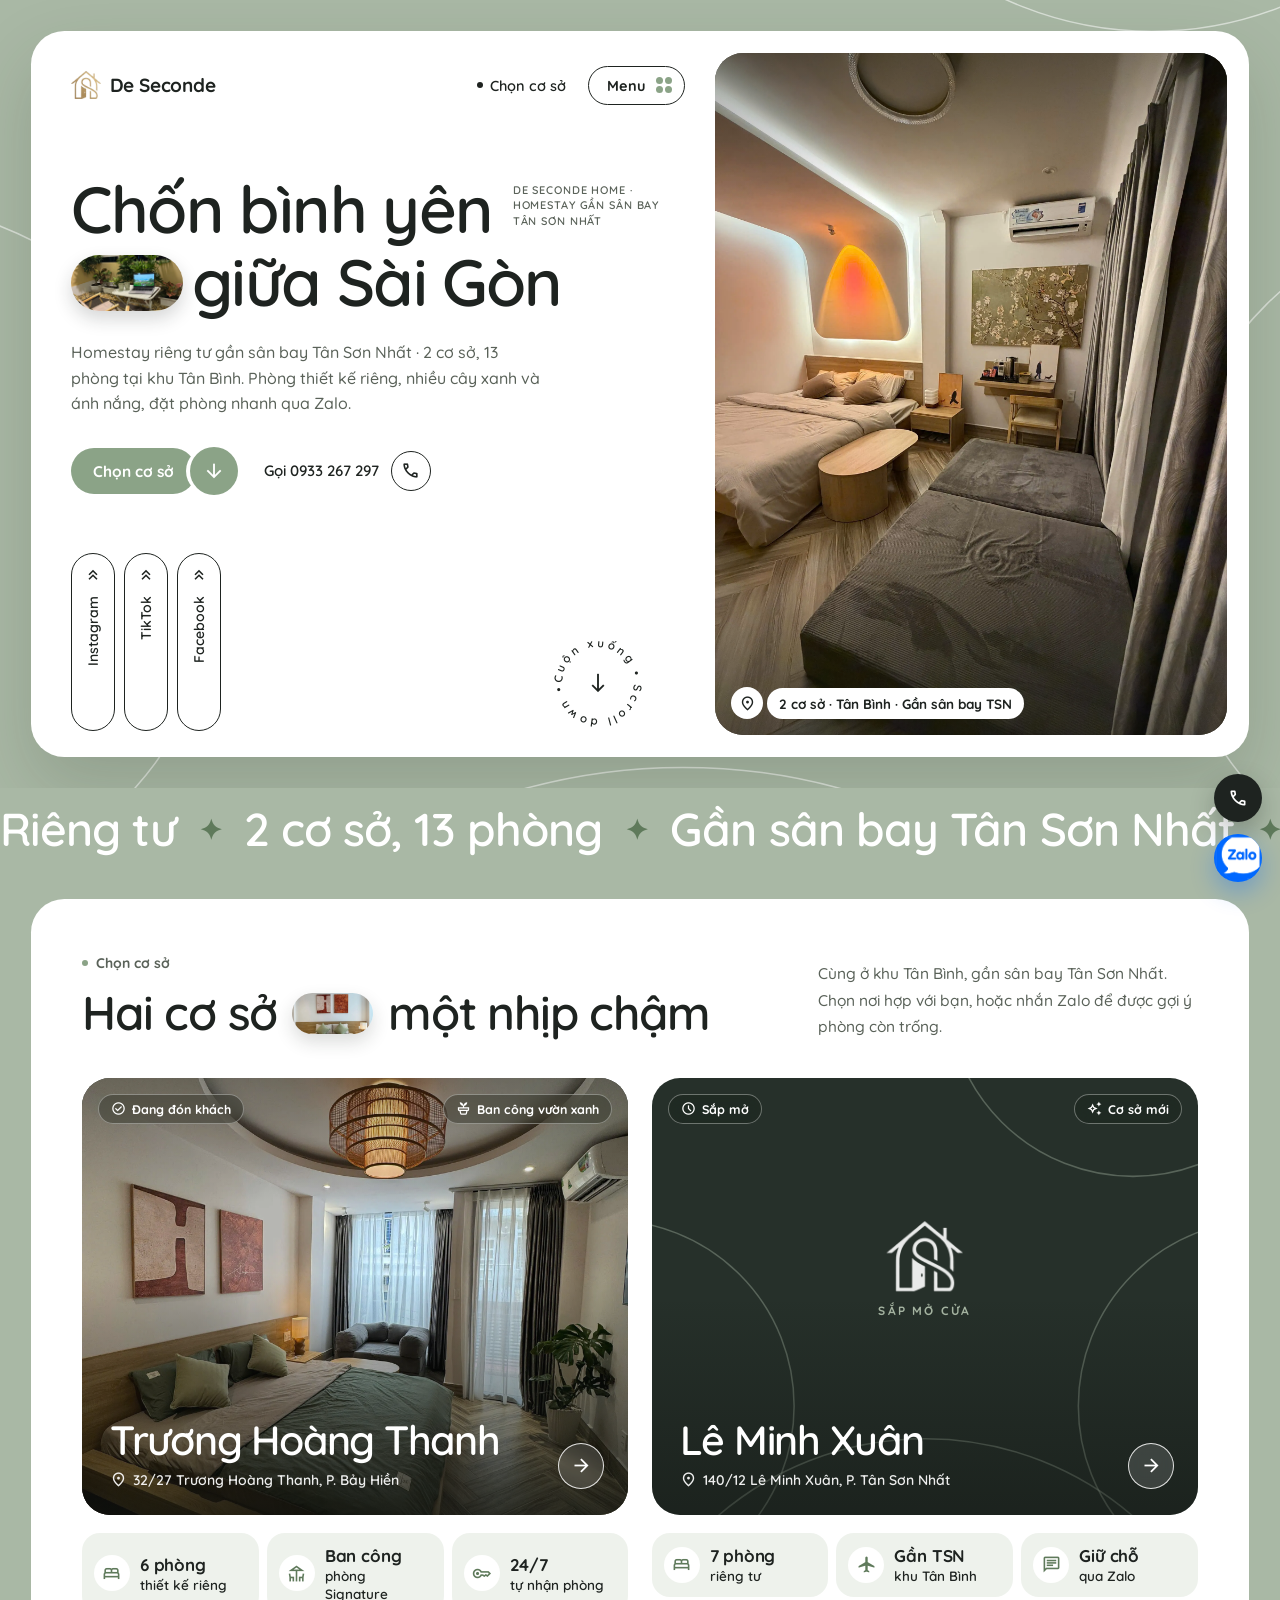
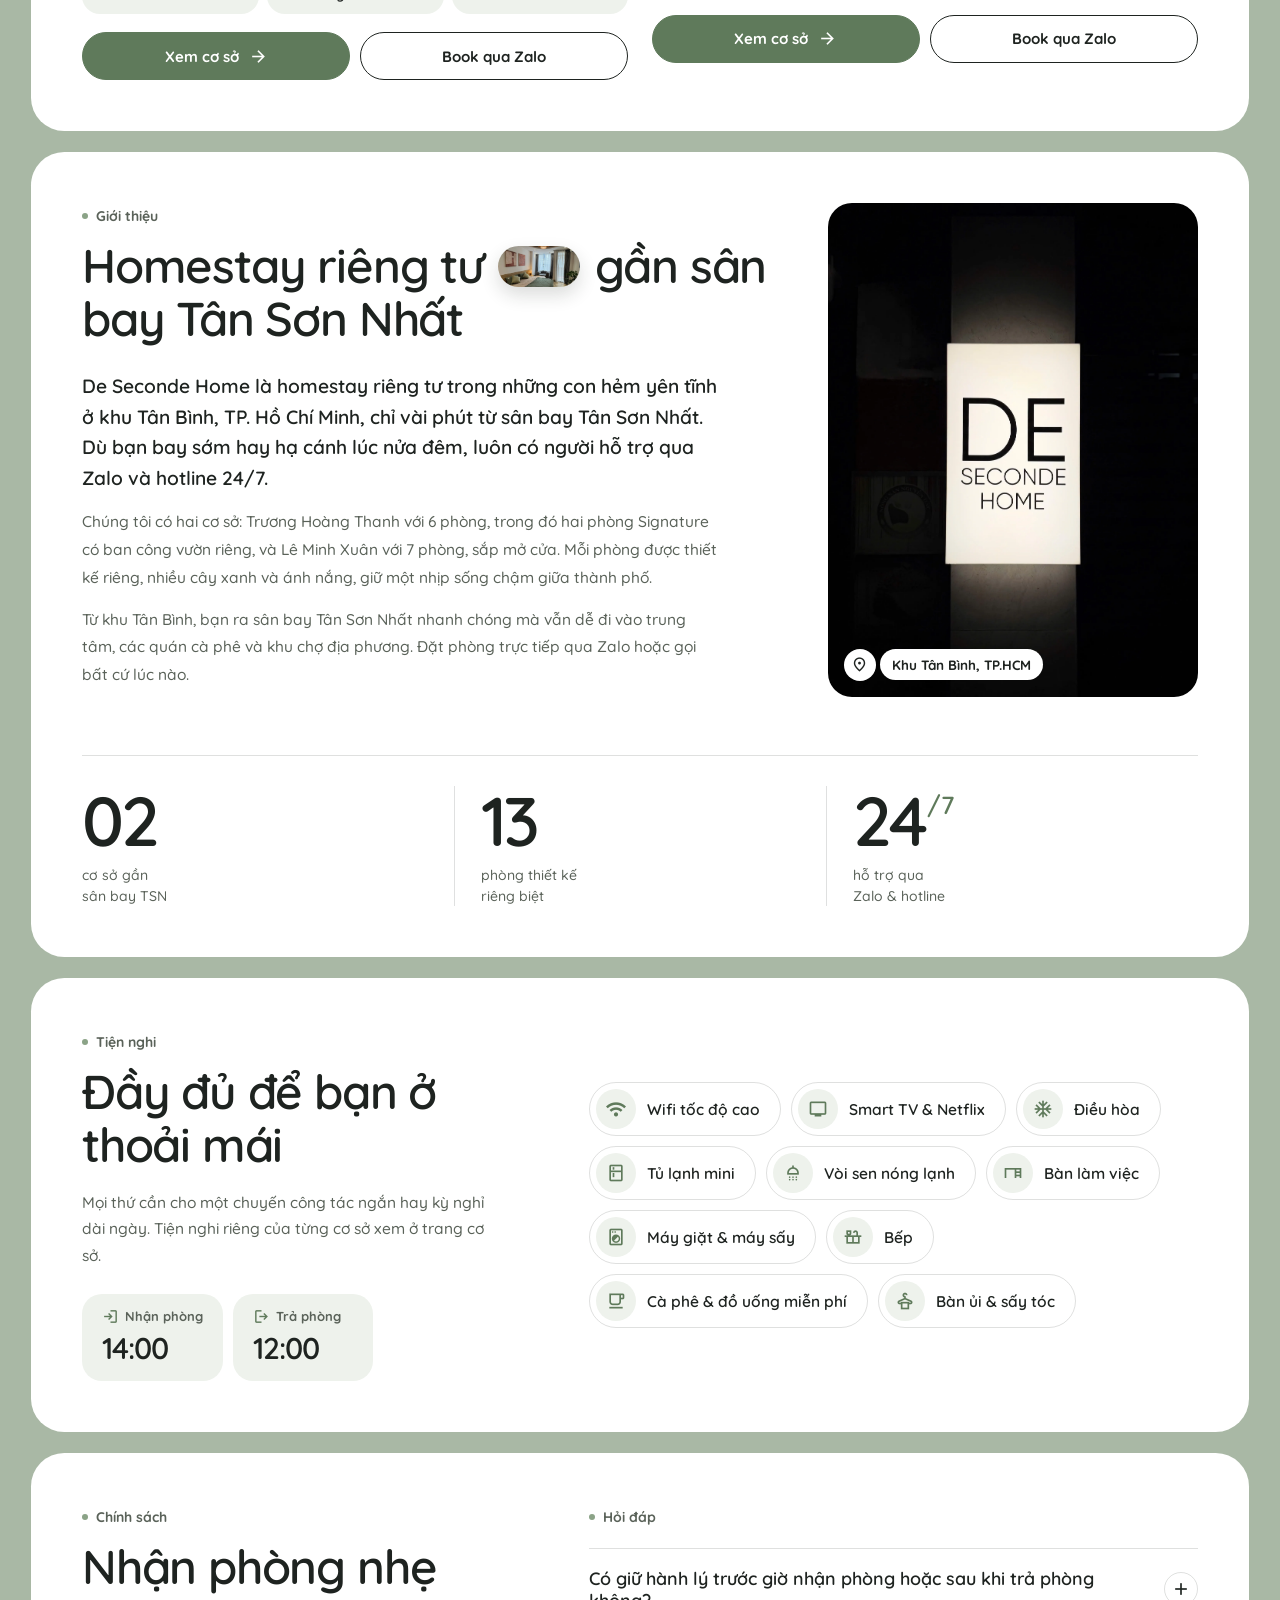
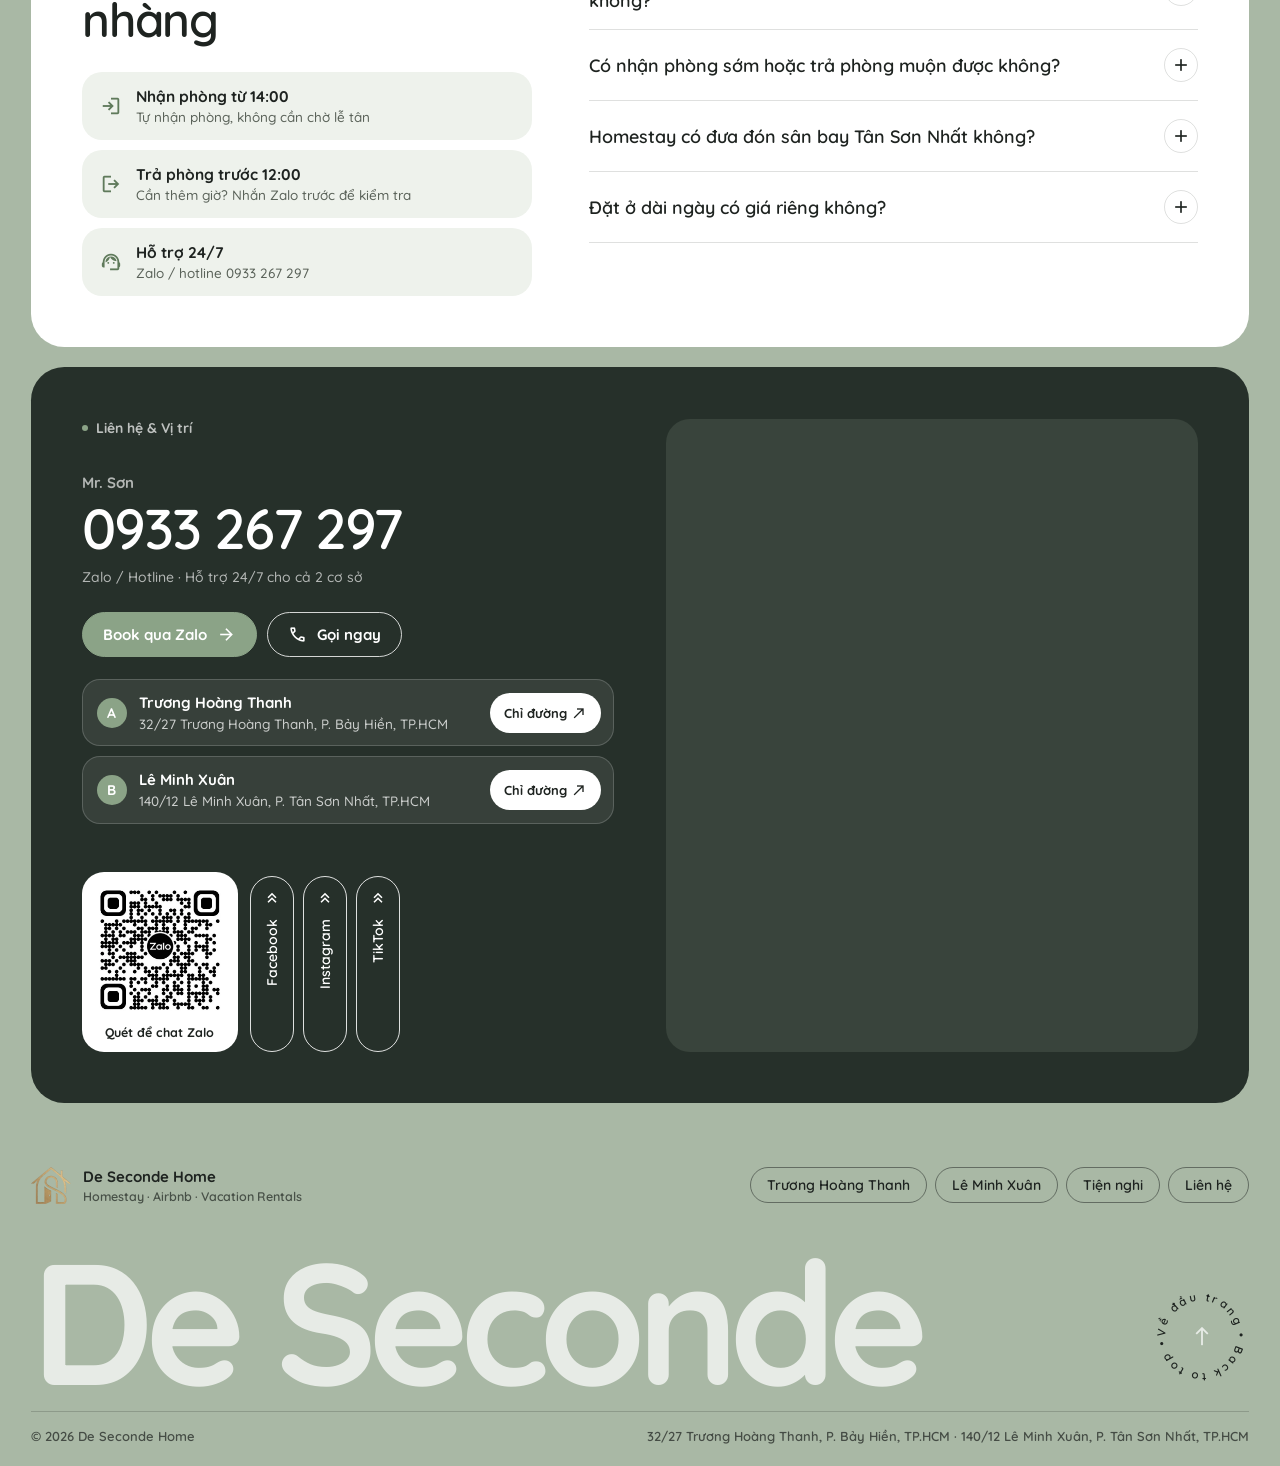
==== commit 703829d9: "feature: multi-home" ====
--- a/index.html
+++ b/index.html
@@ -3,733 +3,73 @@
 <head>
 <meta charset="UTF-8">
 <meta name="viewport" content="width=device-width, initial-scale=1.0">
-<title>De Seconde Home | Homestay Near Tan Son Nhat Airport</title>
-<meta name="description" content="Private homestay near Tan Son Nhat Airport — Tân Bình, TP.HCM. 6 phòng riêng tư thiết kế độc lập, ban công xanh, tự nhận phòng 24/7. Book via Zalo: 0933 267 297.">
+<title>De Seconde Home | Homestay gần sân bay Tân Sơn Nhất · 2 cơ sở tại Tân Bình</title>
+<meta name="description" content="Homestay riêng tư gần sân bay Tân Sơn Nhất. 2 cơ sở, 13 phòng tại khu Tân Bình, TP.HCM: Trương Hoàng Thanh và Lê Minh Xuân. Đặt phòng qua Zalo 0933 267 297.">
 <meta name="robots" content="index, follow">
 <meta name="theme-color" content="#A9B8A5">
-<link rel="icon" href="images/favicon.png" type="image/png" sizes="480x480">
-<link rel="apple-touch-icon" href="images/apple-touch-icon.png">
+<link rel="icon" href="/images/favicon.png" type="image/png" sizes="480x480">
+<link rel="apple-touch-icon" href="/images/apple-touch-icon.png">
 <link rel="preconnect" href="https://fonts.googleapis.com">
 <link rel="preconnect" href="https://fonts.gstatic.com" crossorigin>
-<link rel="preload" as="image" href="images/rooms/moon/moon-01.webp" fetchpriority="high">
+<link rel="preload" as="image" href="/images/rooms/garden/garden-04.webp" fetchpriority="high">
 <link href="https://fonts.googleapis.com/css2?family=Quicksand:wght@500;600;700&display=swap" rel="stylesheet">
 <link href="https://fonts.googleapis.com/css2?family=Material+Symbols+Outlined:opsz,wght,FILL,GRAD@24,400,0,0&display=block" rel="stylesheet">
-<link rel="canonical" href="https://deseconde.github.io/">
+<link rel="stylesheet" href="/css/style.css">
+<link rel="canonical" href="https://desecondehome.com/">
 
 <meta property="og:type" content="website">
 <meta property="og:site_name" content="De Seconde Home">
 <meta property="og:locale" content="vi_VN">
-<meta property="og:url" content="https://deseconde.github.io/">
-<meta property="og:title" content="De Seconde Home | Homestay Near Tan Son Nhat Airport">
-<meta property="og:description" content="De Seconde Home — private homestay in Tan Binh District, Ho Chi Minh City, minutes from Tan Son Nhat Airport. 6 designed rooms, garden balconies, 24/7 self check-in, high-speed Wi-Fi.">
-<meta property="og:image" content="https://deseconde.github.io/images/og-image.webp">
+<meta property="og:url" content="https://desecondehome.com/">
+<meta property="og:title" content="De Seconde Home | Homestay gần sân bay Tân Sơn Nhất">
+<meta property="og:description" content="Homestay riêng tư gần sân bay Tân Sơn Nhất. 2 cơ sở, 13 phòng tại khu Tân Bình, TP.HCM. Đặt phòng qua Zalo.">
+<meta property="og:image" content="https://desecondehome.com/images/og-image.webp">
 <meta property="og:image:width" content="1200">
 <meta property="og:image:height" content="630">
-<meta property="og:image:alt" content="De Seconde Home — Homestay Near Tan Son Nhat Airport, Tan Binh, Ho Chi Minh City">
+<meta property="og:image:alt" content="De Seconde Home, homestay gần sân bay Tân Sơn Nhất, Tân Bình, TP.HCM">
 
 <meta name="twitter:card" content="summary_large_image">
-<meta name="twitter:title" content="De Seconde Home | Homestay Near Tan Son Nhat Airport">
-<meta name="twitter:description" content="Private homestay near Tan Son Nhat Airport, Tan Binh District. 6 rooms, garden balconies, 24/7 self check-in. Book via Zalo.">
-<meta name="twitter:image" content="https://deseconde.github.io/images/og-image.webp">
-<meta name="twitter:image:alt" content="De Seconde Home — Homestay Near Tan Son Nhat Airport">
+<meta name="twitter:title" content="De Seconde Home | Homestay gần sân bay Tân Sơn Nhất">
+<meta name="twitter:description" content="Homestay riêng tư gần sân bay Tân Sơn Nhất. 2 cơ sở, 13 phòng tại khu Tân Bình. Đặt phòng qua Zalo.">
+<meta name="twitter:image" content="https://desecondehome.com/images/og-image.webp">
+<meta name="twitter:image:alt" content="De Seconde Home, homestay gần sân bay Tân Sơn Nhất">
 
 <script type="application/ld+json">
 {
   "@context": "https://schema.org",
-  "@type": "LodgingBusiness",
+  "@type": "Organization",
+  "@id": "https://desecondehome.com/#org",
   "name": "De Seconde Home",
-  "alternateName": "De Seconde Homestay SGN",
-  "description": "Private homestay near Tan Son Nhat Airport in Tan Binh District, Ho Chi Minh City. 6 individually designed rooms with 24/7 self check-in, garden balconies, high-speed Wi-Fi, Smart TV and Netflix.",
-  "url": "https://deseconde.github.io/",
-  "image": [
-    "https://deseconde.github.io/images/og-image.webp",
-    "https://deseconde.github.io/images/rooms/garden/garden-04.webp",
-    "https://deseconde.github.io/images/rooms/moon/moon-01.webp",
-    "https://deseconde.github.io/images/rooms/cozy/cozy-07.webp"
-  ],
-  "logo": "https://deseconde.github.io/images/favicon.png",
+  "url": "https://desecondehome.com/",
+  "logo": "https://desecondehome.com/images/favicon.png",
+  "description": "Homestay riêng tư gần sân bay Tân Sơn Nhất. 2 cơ sở, 13 phòng tại khu Tân Bình, TP.HCM.",
   "telephone": "+84933267297",
-  "priceRange": "$$",
-  "address": {
-    "@type": "PostalAddress",
-    "streetAddress": "32/27 Trương Hoàng Thanh, Phường Bảy Hiền",
-    "addressLocality": "Tân Bình",
-    "addressRegion": "TP.HCM",
-    "addressCountry": "VN"
-  },
-  "geo": {
-    "@type": "GeoCoordinates",
-    "latitude": 10.7965142,
-    "longitude": 106.6498607
-  },
-  "hasMap": "https://www.google.com/maps/place/De+Seconde+Home+-+Homestay+Quận+Tân+Bình/@10.7598631,106.6880843,14z/data=!4m6!3m5!1s0x3175291b946d5db1:0x566fd5ea37dbffd4!8m2!3d10.7965142!4d106.6498607!16s%2Fg%2F11nqlrkn51",
-  "checkinTime": "14:00",
-  "checkoutTime": "12:00",
-  "amenityFeature": [
-    {"@type": "LocationFeatureSpecification", "name": "Wifi tốc độ cao", "value": true},
-    {"@type": "LocationFeatureSpecification", "name": "Smart TV & Netflix", "value": true},
-    {"@type": "LocationFeatureSpecification", "name": "Điều hòa", "value": true},
-    {"@type": "LocationFeatureSpecification", "name": "Bếp chung", "value": true},
-    {"@type": "LocationFeatureSpecification", "name": "Máy giặt sấy", "value": true},
-    {"@type": "LocationFeatureSpecification", "name": "Tự nhận phòng 24/7", "value": true}
-  ],
+  "areaServed": "Tân Bình, TP.HCM",
   "sameAs": [
     "https://www.facebook.com/deseconde.home/",
     "https://www.instagram.com/deseconde497/",
     "https://www.tiktok.com/@de.seconde"
+  ],
+  "subOrganization": [
+    {
+      "@type": "LodgingBusiness",
+      "@id": "https://desecondehome.com/truong-hoang-thanh/#lodging",
+      "name": "De Seconde Home · Trương Hoàng Thanh",
+      "url": "https://desecondehome.com/truong-hoang-thanh/",
+      "telephone": "+84933267297",
+      "address": {"@type": "PostalAddress", "streetAddress": "32/27 Trương Hoàng Thanh", "addressLocality": "Phường Bảy Hiền", "addressRegion": "TP.HCM", "addressCountry": "VN"}
+    },
+    {
+      "@type": "LodgingBusiness",
+      "@id": "https://desecondehome.com/le-minh-xuan/#lodging",
+      "name": "De Seconde Home · Lê Minh Xuân",
+      "url": "https://desecondehome.com/le-minh-xuan/",
+      "telephone": "+84933267297",
+      "address": {"@type": "PostalAddress", "streetAddress": "140/12 Lê Minh Xuân", "addressLocality": "Phường Tân Sơn Nhất", "addressRegion": "TP.HCM", "addressCountry": "VN"}
+    }
   ]
 }
 </script>
-<style>
-  :root{
-    --bg:#A9B8A5;
-    --card:#FFFFFF;
-    --mist:#EEF2EC;
-    --mist-deep:#DFE7DC;
-    --accent:#8BA387;
-    --accent-deep:#5F7A5B;
-    --forest:#26302A;
-    --ink:#1E2320;
-    --ink-soft:#5A6259;
-    --line:rgba(30,35,32,0.14);
-    --radius:clamp(22px,2.6vw,34px);
-    --shadow:0 30px 70px rgba(38,52,36,0.16);
-    --h-bg:var(--bg);--h-card:var(--card);--h-ink:var(--ink);--h-soft:var(--ink-soft);
-    --h-accent:var(--accent);--h-accent-deep:var(--accent-deep);--h-line:var(--line);
-  }
-  *{margin:0;padding:0;box-sizing:border-box;}
-  html{scroll-behavior:smooth;}
-  body{
-    background:var(--bg);
-    color:var(--ink);
-    font-family:'Quicksand',sans-serif;font-weight:500;
-    -webkit-font-smoothing:antialiased;
-    overflow-x:hidden;
-  }
-  h1,h2,h3{font-family:'Quicksand',sans-serif;}
-  a{color:inherit;}
-  img{max-width:100%;display:block;}
-  [id]{scroll-margin-top:16px;}
-  @media (prefers-reduced-motion:reduce){html{scroll-behavior:auto;}}
-
-  .msi{
-    font-family:'Material Symbols Outlined';font-weight:normal;font-style:normal;
-    display:inline-block;line-height:1;letter-spacing:normal;text-transform:none;
-    white-space:nowrap;word-wrap:normal;direction:ltr;vertical-align:middle;
-    -webkit-font-smoothing:antialiased;font-variation-settings:'FILL' 0,'wght' 400,'GRAD' 0,'opsz' 24;
-  }
-
-  /* ---------- Scroll reveal ---------- */
-  .reveal{opacity:0;transform:translateY(26px);transition:opacity .7s ease, transform .7s ease;}
-  .reveal.in{opacity:1;transform:translateY(0);}
-
-  /* ---------- Shared section parts ---------- */
-  .kicker{display:inline-flex;align-items:center;gap:8px;font-size:14px;font-weight:700;color:var(--ink-soft);}
-  .kicker::before{content:'';width:6px;height:6px;border-radius:50%;background:var(--accent);}
-  .panel-dark .kicker{color:rgba(255,255,255,0.7);}
-  .h2{
-    font-size:clamp(30px,3.7vw,54px);font-weight:600;line-height:1.12;letter-spacing:-.025em;margin-top:14px;
-  }
-  .ipill{
-    display:inline-block;vertical-align:-.08em;width:1.72em;height:.86em;margin:0 .06em;
-    border-radius:999px;overflow:hidden;box-shadow:0 8px 18px rgba(30,35,32,0.16);
-  }
-  .ipill img{width:100%;height:100%;object-fit:cover;}
-  .pill-btn{
-    display:inline-flex;align-items:center;gap:10px;padding:12px 20px;border-radius:999px;
-    border:1.5px solid var(--ink);text-decoration:none;font-weight:700;font-size:15px;
-    transition:background .2s,color .2s,border-color .2s;white-space:nowrap;
-  }
-  .pill-btn .msi{font-size:19px;transition:transform .25s;}
-  .pill-btn:hover{background:var(--ink);color:#fff;}
-  .pill-btn:hover .msi{transform:translateX(3px);}
-  .round-btn{
-    flex:0 0 auto;width:46px;height:46px;border-radius:50%;display:flex;align-items:center;justify-content:center;
-    border:1.5px solid currentColor;transition:background .25s,color .25s,transform .35s;
-  }
-  .round-btn .msi{font-size:21px;}
-
-  /* ---------- Hero (split card, room viewer) ---------- */
-  .hero{
-    position:relative;overflow:hidden;background:var(--h-bg);
-    padding:clamp(14px,2.4vw,34px);font-family:'Quicksand',sans-serif;color:var(--h-ink);
-  }
-  .hero-arcs{position:absolute;inset:0;width:100%;height:100%;pointer-events:none;}
-  .hero-arcs circle{fill:none;stroke:rgba(255,255,255,0.55);stroke-width:1.4;}
-  .hero-card{
-    position:relative;z-index:1;max-width:1280px;margin:0 auto;background:var(--h-card);
-    border-radius:clamp(22px,2.6vw,34px);padding:clamp(14px,1.8vw,22px);
-    display:grid;grid-template-columns:minmax(0,1fr) auto;gap:clamp(18px,2.4vw,34px);
-    box-shadow:0 30px 70px rgba(38,52,36,0.18);
-  }
-  .hero-left{display:flex;flex-direction:column;min-width:0;padding:clamp(6px,1vw,14px) 0 4px clamp(6px,1.4vw,18px);}
-
-  /* top bar */
-  .hero-top{display:flex;align-items:center;justify-content:space-between;gap:12px;}
-  .brand{display:flex;align-items:center;gap:9px;text-decoration:none;font-weight:700;font-size:19px;letter-spacing:-.2px;}
-  .brand img{width:30px;height:auto;}
-  .hero-nav{position:relative;display:flex;align-items:center;gap:clamp(12px,2vw,22px);}
-  .nav-link{display:flex;align-items:center;gap:7px;text-decoration:none;font-size:14.5px;font-weight:600;}
-  .nav-link::before{content:'';width:6px;height:6px;border-radius:50%;background:var(--h-ink);}
-  .nav-link:hover{color:var(--h-accent-deep);}
-  .menu-btn{
-    display:flex;align-items:center;gap:10px;padding:9px 12px 9px 18px;border-radius:999px;
-    border:1.5px solid var(--h-ink);background:none;font:inherit;font-size:14.5px;font-weight:700;
-    color:var(--h-ink);cursor:pointer;transition:background .2s,color .2s;
-  }
-  .menu-btn:hover,.menu-btn[aria-expanded="true"]{background:var(--h-ink);color:#fff;}
-  .menu-dots{display:grid;grid-template-columns:repeat(2,7px);gap:2px;}
-  .menu-dots i{width:7px;height:7px;border-radius:50%;background:var(--h-accent);}
-  .menu-pop{
-    position:absolute;top:calc(100% + 10px);right:0;z-index:20;min-width:210px;padding:8px;
-    background:#fff;border:1px solid var(--h-line);border-radius:18px;box-shadow:0 24px 50px rgba(30,35,32,0.18);
-  }
-  .menu-pop[hidden]{display:none;}
-  .menu-pop a{display:flex;align-items:center;gap:10px;padding:10px 12px;border-radius:12px;text-decoration:none;font-size:14.5px;font-weight:600;}
-  .menu-pop a:hover{background:#EEF2EC;}
-  .menu-pop .msi{font-size:19px;color:var(--h-accent-deep);}
-
-  /* headline */
-  .hero-main{margin:auto 0;padding:clamp(28px,5vh,64px) 0 clamp(24px,4vh,48px);}
-  .hero-h1{
-    font-family:'Quicksand',sans-serif;font-weight:600;letter-spacing:-.025em;
-    font-size:clamp(40px,5.1vw,76px);line-height:1.12;
-  }
-  .h1-row{display:block;white-space:nowrap;}
-  .h1-tag{
-    display:inline-block;vertical-align:.75em;margin-left:.35em;max-width:150px;font-size:11px;line-height:1.4;
-    font-weight:600;letter-spacing:.08em;text-transform:uppercase;white-space:normal;color:var(--h-soft);
-  }
-  .h1-pill{
-    display:inline-block;vertical-align:-.08em;width:1.72em;height:.86em;margin-right:.14em;
-    border-radius:999px;overflow:hidden;box-shadow:0 8px 18px rgba(30,35,32,0.18);
-  }
-  .h1-pill img{width:100%;height:100%;object-fit:cover;object-position:center 45%;}
-  .hero-lead{font-size:clamp(15px,1.25vw,17.5px);line-height:1.6;color:var(--h-soft);max-width:470px;margin-top:22px;font-weight:500;}
-  .hero-ctas{display:flex;flex-wrap:wrap;align-items:center;gap:14px 26px;margin-top:30px;}
-  .cta-main{
-    display:inline-flex;align-items:center;text-decoration:none;font-weight:700;font-size:15.5px;color:#fff;
-  }
-  .cta-main .cta-label{background:var(--h-accent);padding:13px 22px;border-radius:999px;transition:background .25s;}
-  .cta-main .cta-ic{
-    width:48px;height:48px;border-radius:50%;margin-left:-6px;background:var(--h-accent);
-    display:flex;align-items:center;justify-content:center;box-shadow:-4px 0 0 #fff;transition:transform .25s,background .25s;
-  }
-  .cta-main .cta-ic .msi{font-size:22px;}
-  .cta-main:hover .cta-label,.cta-main:hover .cta-ic{background:var(--h-accent-deep);}
-  .cta-main:hover .cta-ic{transform:translateX(4px);}
-  .cta-call{display:inline-flex;align-items:center;gap:12px;text-decoration:none;font-weight:600;font-size:15px;}
-  .cta-call .call-ic{
-    width:40px;height:40px;border-radius:50%;border:1.5px solid var(--h-ink);
-    display:flex;align-items:center;justify-content:center;transition:background .2s,color .2s;
-  }
-  .cta-call .call-ic .msi{font-size:19px;}
-  .cta-call:hover .call-ic{background:var(--h-ink);color:#fff;}
-
-  /* bottom row */
-  .hero-bottom{display:flex;align-items:flex-end;gap:12px;}
-  .mini{
-    position:relative;flex:0 0 auto;width:clamp(170px,15vw,210px);aspect-ratio:1/0.88;border-radius:20px;
-    overflow:hidden;cursor:pointer;background:#DDE5DA;
-  }
-  .mini img{position:absolute;inset:0;width:100%;height:100%;object-fit:cover;transition:opacity .5s ease;}
-  .mini img:not(.is-on){opacity:0;}
-  .mini-nav{position:absolute;top:10px;right:10px;display:flex;background:rgba(255,255,255,0.9);border-radius:999px;padding:2px;}
-  .mini-nav button{
-    width:28px;height:28px;border-radius:50%;border:none;background:none;cursor:pointer;color:var(--h-ink);
-    display:flex;align-items:center;justify-content:center;
-  }
-  .mini-nav button:last-child{background:#fff;box-shadow:0 2px 6px rgba(0,0,0,0.12);}
-  .mini-nav .msi{font-size:18px;}
-  .mini-tags{position:absolute;left:0;bottom:0;display:flex;flex-direction:column;align-items:flex-start;}
-  .mini-tags > span{
-    display:flex;align-items:center;gap:4px;background:#fff;font-size:11.5px;font-weight:600;
-    padding:4px 10px 4px 8px;border-top-right-radius:10px;white-space:nowrap;max-width:190px;overflow:hidden;text-overflow:ellipsis;
-  }
-  .mini-tags .msi{font-size:14px;}
-  .socials{display:flex;gap:9px;}
-  .social-pill{
-    display:flex;flex-direction:column;align-items:center;gap:12px;width:44px;height:178px;padding:12px 0 16px;
-    border:1.5px solid var(--h-ink);border-radius:999px;text-decoration:none;font-size:14px;font-weight:600;
-    transition:background .2s,color .2s;
-  }
-  .social-pill .msi{font-size:18px;}
-  .social-pill span:last-child{writing-mode:vertical-rl;transform:rotate(180deg);}
-  .social-pill:hover{background:var(--h-ink);color:#fff;}
-  .scroll-badge{
-    position:relative;margin-left:auto;margin-right:clamp(0px,3vw,40px);width:96px;height:96px;flex:0 0 auto;
-    display:flex;align-items:center;justify-content:center;text-decoration:none;
-  }
-  .scroll-badge svg{position:absolute;inset:0;animation:badge-spin 16s linear infinite;}
-  .scroll-badge text{font-family:'Quicksand',sans-serif;font-size:11.5px;font-weight:600;letter-spacing:2.2px;fill:var(--h-ink);}
-  .scroll-badge .msi{font-size:22px;transition:transform .25s;}
-  .scroll-badge:hover .msi{transform:translateY(4px);}
-  @keyframes badge-spin{to{transform:rotate(360deg);}}
-
-  /* right: room viewer */
-  .viewer{
-    position:relative;overflow:hidden;background:#2A302A;border-radius:clamp(18px,2.2vw,28px);
-    width:max(340px,min(540px,40vw,calc((100svh - 90px)*.75)));aspect-ratio:3/4;color:#fff;isolation:isolate;
-  }
-  .v-stage{position:absolute;inset:0;cursor:zoom-in;}
-  .v-img{position:absolute;inset:0;width:100%;height:100%;object-fit:cover;opacity:0;transform:scale(1.04);
-    transition:opacity .8s ease,transform 6s ease-out;}
-  .v-img.is-on{opacity:1;transform:scale(1);}
-  .v-shade{position:absolute;inset:0;pointer-events:none;
-    background:linear-gradient(180deg,rgba(15,18,15,0.42) 0%,rgba(15,18,15,0) 22%,rgba(15,18,15,0) 70%,rgba(15,18,15,0.5) 100%);}
-  .v-tabs{
-    position:absolute;top:14px;left:14px;right:14px;z-index:3;display:flex;align-items:center;gap:6px;justify-content:flex-end;
-  }
-  .v-tabs-scroll{display:flex;gap:4px;overflow-x:auto;scrollbar-width:none;padding:2px;}
-  .v-tabs-scroll::-webkit-scrollbar{display:none;}
-  .v-tab{
-    flex:0 0 auto;padding:7px 14px;border-radius:999px;border:1.3px solid rgba(255,255,255,0.85);
-    background:rgba(20,24,20,0.18);backdrop-filter:blur(6px);-webkit-backdrop-filter:blur(6px);
-    color:#fff;font:inherit;font-family:'Quicksand',sans-serif;font-size:14px;font-weight:600;cursor:pointer;
-    transition:background .25s,color .25s;
-  }
-  .v-tab:hover{background:rgba(255,255,255,0.22);}
-  .v-tab[aria-selected="true"]{background:#fff;color:var(--h-ink);}
-  .v-play{
-    flex:0 0 auto;position:relative;width:36px;height:36px;border-radius:50%;border:none;background:#fff;
-    cursor:pointer;display:flex;align-items:center;justify-content:center;color:var(--h-ink);
-  }
-  .v-play svg{position:absolute;inset:3px;width:30px;height:30px;transform:rotate(-90deg);}
-  .v-play circle{fill:none;stroke:var(--h-accent);stroke-width:2.4;stroke-dasharray:88;stroke-dashoffset:88;}
-  .v-play .msi{font-size:16px;}
-  .viewer.is-playing .v-play circle{animation:ring var(--v-dur,6s) linear forwards;}
-  @keyframes ring{to{stroke-dashoffset:0;}}
-
-  .v-hotspots{position:absolute;inset:0;z-index:2;pointer-events:none;}
-  .hs{position:absolute;display:flex;align-items:center;transform:translate(-18px,-50%);opacity:0;
-    transition:opacity .5s ease .35s,transform .5s ease .35s;}
-  .hs.is-on{opacity:1;}
-  .hs.left{flex-direction:row-reverse;transform:translate(calc(-100% + 18px),-50%);}
-  .hs-dot{
-    position:relative;flex:0 0 auto;width:14px;height:14px;border-radius:50%;background:#fff;margin:0 11px;
-    box-shadow:0 0 0 6px rgba(255,255,255,0.28);
-  }
-  .hs-dot::after{content:'';position:absolute;inset:-6px;border-radius:50%;border:1.5px solid rgba(255,255,255,0.7);animation:pulse 2.4s ease-out infinite;}
-  @keyframes pulse{from{transform:scale(.6);opacity:1;}to{transform:scale(1.9);opacity:0;}}
-  .hs-chip{
-    display:flex;align-items:center;gap:9px;padding:6px 14px 6px 6px;border-radius:999px;
-    background:rgba(24,30,24,0.34);backdrop-filter:blur(10px) saturate(140%);-webkit-backdrop-filter:blur(10px) saturate(140%);
-    border:1px solid rgba(255,255,255,0.35);box-shadow:0 10px 26px rgba(0,0,0,0.18);white-space:nowrap;
-  }
-  .hs-ic{width:34px;height:34px;border-radius:50%;background:rgba(255,255,255,0.3);display:flex;align-items:center;justify-content:center;}
-  .hs-ic .msi{font-size:19px;}
-  .hs-t{font-size:14.5px;font-weight:700;line-height:1.15;text-shadow:0 1px 6px rgba(0,0,0,0.25);}
-  .hs-s{display:block;font-size:11.5px;font-weight:600;opacity:.9;text-align:right;text-decoration:underline;text-underline-offset:2px;}
-
-  .v-next{
-    position:absolute;left:16px;bottom:66px;z-index:3;width:clamp(96px,22%,124px);aspect-ratio:1/0.82;padding:0;
-    border-radius:16px;overflow:hidden;border:2px solid rgba(255,255,255,0.75);cursor:pointer;background:#333;
-    box-shadow:0 12px 26px rgba(0,0,0,0.3);
-  }
-  .v-next img{width:100%;height:100%;object-fit:cover;transition:transform .5s ease;}
-  .v-next:hover img{transform:scale(1.08);}
-  .v-next .msi{
-    position:absolute;left:50%;top:50%;transform:translate(-50%,-50%);width:32px;height:32px;border-radius:50%;
-    background:rgba(255,255,255,0.3);backdrop-filter:blur(6px);-webkit-backdrop-filter:blur(6px);
-    border:1.5px solid rgba(255,255,255,0.85);color:#fff;font-size:18px;display:flex;align-items:center;justify-content:center;
-  }
-  .v-loc{
-    position:absolute;left:16px;bottom:16px;z-index:3;display:flex;align-items:center;text-decoration:none;
-    color:var(--h-ink);font-size:13.5px;font-weight:700;
-  }
-  .v-loc .pin{width:32px;height:32px;border-radius:50%;background:#fff;display:flex;align-items:center;justify-content:center;margin-right:4px;}
-  .v-loc .pin .msi{font-size:17px;}
-  .v-loc .txt{background:#fff;padding:7px 12px;border-radius:999px;}
-  .v-count{
-    position:absolute;right:16px;bottom:14px;z-index:3;display:flex;align-items:center;gap:6px;
-    font-size:clamp(20px,2vw,26px);font-weight:500;font-variant-numeric:tabular-nums;letter-spacing:-.5px;
-  }
-  .v-count button{
-    width:34px;height:34px;border:none;background:none;color:#fff;cursor:pointer;display:flex;align-items:center;justify-content:center;
-    opacity:.85;transition:opacity .2s,transform .2s;
-  }
-  .v-count button:hover{opacity:1;}
-  .v-count button:first-child:hover{transform:translateX(-3px);}
-  .v-count button:last-child:hover{transform:translateX(3px);}
-  .v-count .msi{font-size:24px;}
-  .v-room{
-    position:absolute;right:18px;bottom:56px;z-index:3;font-size:11px;font-weight:700;letter-spacing:.14em;
-    text-transform:uppercase;opacity:.85;text-shadow:0 1px 6px rgba(0,0,0,0.35);
-  }
-
-  .hero :focus-visible{outline:2px solid var(--h-accent-deep);outline-offset:3px;}
-  .viewer :focus-visible{outline-color:#fff;}
-  .sr-only{position:absolute;width:1px;height:1px;overflow:hidden;clip:rect(0 0 0 0);white-space:nowrap;}
-
-  @media (max-width:1100px){
-    .social-pill{height:150px;}
-    .scroll-badge{display:none;}
-  }
-  @media (max-width:899px){
-    .hero-card{grid-template-columns:minmax(0,1fr);}
-    .hero-left{display:contents;}
-    .hero-top{order:1;padding:4px 4px 0;}
-    .hero-main{order:2;padding:26px 4px 6px;}
-    .viewer{order:3;width:100%;}
-    .hero-bottom{order:4;padding:0 0 2px;}
-    .h1-row{white-space:normal;}
-    .h1-tag{display:block;max-width:none;margin:8px 0 10px;font-size:10.5px;}
-    .hero-ctas{margin-top:24px;}
-    .mini{width:min(46%,220px);}
-    .socials{flex:1;flex-direction:column;justify-content:flex-end;}
-    .social-pill{width:auto;height:auto;flex-direction:row;justify-content:center;padding:10px 14px;gap:8px;}
-    .social-pill span:last-child{writing-mode:horizontal-tb;transform:none;}
-    .social-pill .msi{transform:rotate(90deg);}
-  }
-  @media (max-width:520px){
-    .nav-link{display:none;}
-    .hero-h1{font-size:clamp(32px,9.6vw,46px);}
-    .h1-row{white-space:nowrap;}
-    .v-tab{padding:6px 11px;font-size:13px;}
-    .v-tabs{justify-content:flex-start;}
-    .hs-chip{padding:4px 11px 4px 4px;gap:7px;}
-    .hs-ic{width:28px;height:28px;}
-    .hs-ic .msi{font-size:16px;}
-    .hs-t{font-size:12.5px;}
-    .hs-s{display:none;}
-    .v-next,.loc-extra{display:none;}
-    .v-loc{left:12px;bottom:12px;font-size:12.5px;}
-    .v-count{right:10px;bottom:10px;}
-    .v-room{display:none;}
-    .cta-main .cta-label{padding:12px 18px;}
-    .cta-main .cta-ic{width:44px;height:44px;}
-  }
-  @media (prefers-reduced-motion:reduce){
-    .scroll-badge svg,.hs-dot::after{animation:none;}
-    .v-img{transition:opacity .3s ease;transform:none;}
-  }
-
-  /* ---------- Page stack (cards on sage) ---------- */
-  .stack{
-    display:grid;gap:clamp(14px,1.6vw,22px);
-    padding:0 clamp(14px,2.4vw,34px);
-  }
-  .panel{
-    --pad:clamp(22px,4vw,60px);
-    width:100%;max-width:1280px;margin:0 auto;min-width:0;
-    background:var(--card);border-radius:var(--radius);padding:var(--pad);
-  }
-  .panel-dark{background:var(--forest);color:#fff;}
-
-  /* ---------- Marquee ---------- */
-  .marquee{overflow:hidden;padding:clamp(4px,1vw,12px) 0 clamp(14px,1.6vw,22px);margin:0 calc(-1 * clamp(14px,2.4vw,34px));}
-  .marquee-track{display:flex;width:max-content;animation:marquee 46s linear infinite;}
-  .marquee-track span{
-    display:flex;align-items:center;gap:.5em;padding-right:.5em;white-space:nowrap;
-    font-size:clamp(26px,3.6vw,52px);font-weight:600;letter-spacing:-.02em;color:#fff;
-  }
-  .marquee-track i{font-style:normal;color:var(--accent-deep);font-size:.6em;}
-  @keyframes marquee{to{transform:translateX(-50%);}}
-
-  /* ---------- Intro ---------- */
-  .intro{display:grid;grid-template-columns:minmax(0,1.3fr) minmax(0,.7fr);gap:clamp(24px,4.5vw,72px);}
-  .intro-lead{font-size:clamp(17px,1.5vw,20px);line-height:1.6;font-weight:600;margin-top:26px;max-width:640px;}
-  .intro-text p:not(.intro-lead){font-size:15.5px;line-height:1.8;color:var(--ink-soft);margin-top:14px;max-width:640px;}
-  .intro-photo{position:relative;border-radius:24px;overflow:hidden;align-self:start;aspect-ratio:3/4;background:var(--forest);}
-  .intro-photo img{width:100%;height:100%;object-fit:cover;}
-  .intro-photo .v-loc{color:var(--ink);}
-  .stats{grid-column:1/-1;display:grid;grid-template-columns:repeat(3,minmax(0,1fr));border-top:1px solid var(--line);padding-top:clamp(20px,2.4vw,32px);}
-  .stat{padding:0 clamp(12px,2vw,28px);border-left:1px solid var(--line);}
-  .stat:first-child{padding-left:0;border-left:none;}
-  .stat b{display:block;font-size:clamp(38px,5.4vw,78px);font-weight:600;letter-spacing:-.045em;line-height:1;}
-  .stat b sup{font-size:.36em;vertical-align:1.3em;margin-left:.1em;color:var(--accent-deep);letter-spacing:0;}
-  .stat span{display:block;font-size:14px;color:var(--ink-soft);margin-top:10px;line-height:1.45;}
-
-  /* ---------- Section heads ---------- */
-  .sec-head{display:flex;justify-content:space-between;align-items:flex-end;flex-wrap:wrap;gap:22px 48px;margin-bottom:clamp(24px,3vw,44px);}
-  .sec-head .h2{max-width:760px;}
-  .sec-aside{max-width:380px;display:flex;flex-direction:column;align-items:flex-start;gap:18px;}
-  .sec-aside p{font-size:15.5px;line-height:1.7;color:var(--ink-soft);}
-
-  /* ---------- Glass chip (shared on photos) ---------- */
-  .gchip{
-    display:inline-flex;align-items:center;gap:6px;padding:6px 12px;border-radius:999px;
-    background:rgba(24,30,24,0.34);backdrop-filter:blur(10px) saturate(140%);-webkit-backdrop-filter:blur(10px) saturate(140%);
-    border:1px solid rgba(255,255,255,0.35);color:#fff;font-size:12.5px;font-weight:700;white-space:nowrap;
-  }
-  .gchip .msi{font-size:15px;}
-
-  /* ---------- Ambience mosaic ---------- */
-  .bento{
-    display:grid;gap:clamp(8px,1vw,14px);
-    grid-template-columns:repeat(12,1fr);grid-template-rows:repeat(11,1fr);
-    aspect-ratio:8/7;
-  }
-  .b-tile{
-    position:relative;overflow:hidden;border-radius:clamp(14px,1.6vw,22px);min-width:0;min-height:0;cursor:pointer;
-    background:var(--mist);
-    opacity:0;transform:translateY(22px) scale(.985);
-    transition:opacity .8s cubic-bezier(.22,.61,.36,1),transform .8s cubic-bezier(.22,.61,.36,1);
-  }
-  .ambience.in .b-tile{opacity:1;transform:none;}
-  .ambience.in .b-tile:nth-child(2){transition-delay:.06s;}
-  .ambience.in .b-tile:nth-child(3){transition-delay:.12s;}
-  .ambience.in .b-tile:nth-child(4){transition-delay:.18s;}
-  .ambience.in .b-tile:nth-child(5){transition-delay:.24s;}
-  .ambience.in .b-tile:nth-child(6){transition-delay:.30s;}
-  .ambience.in .b-tile:nth-child(7){transition-delay:.36s;}
-  .ambience.in .b-tile:nth-child(8){transition-delay:.42s;}
-  .ambience.in .b-tile:nth-child(9){transition-delay:.48s;}
-  .b-tile img{width:100%;height:100%;object-fit:cover;transition:transform .9s cubic-bezier(.22,.61,.36,1);}
-  .b-tile:hover img{transform:scale(1.06);}
-  .b-tile figcaption{
-    position:absolute;left:12px;bottom:12px;max-width:calc(100% - 24px);overflow:hidden;text-overflow:ellipsis;
-    opacity:0;transform:translateY(8px);transition:opacity .4s ease,transform .4s ease;
-  }
-  .b-tile:hover figcaption{opacity:1;transform:none;}
-  .b-note{
-    display:flex;flex-direction:column;justify-content:space-between;gap:10px;padding:clamp(14px,1.6vw,22px);
-    text-decoration:none;color:#fff;background:var(--accent);transition:background .3s ease;
-  }
-  .b-note:hover{background:var(--accent-deep);}
-  .b-note-label{font-size:13px;font-weight:700;opacity:.85;}
-  .b-note-text{font-size:clamp(17px,1.7vw,24px);font-weight:600;line-height:1.2;letter-spacing:-.01em;}
-  .b-note .round-btn{width:40px;height:40px;align-self:flex-end;}
-  .b-note:hover .round-btn{background:#fff;color:var(--accent-deep);transform:rotate(-45deg);}
-
-  .b1{grid-area:1/1/8/6;}   .b8{grid-area:8/1/12/6;}
-  .b2{grid-area:1/6/4/10;}  .b4{grid-area:1/10/5/13;}
-  .b3{grid-area:4/6/9/10;}  .b5{grid-area:5/10/9/13;}
-  .b6{grid-area:9/6/12/9;}  .b7{grid-area:9/9/12/11;} .b9{grid-area:9/11/12/13;}
-
-  @media (max-width:899px){
-    .bento{grid-template-columns:repeat(6,1fr);grid-template-rows:repeat(13,1fr);aspect-ratio:6/13;}
-    .b1{grid-area:1/1/6/5;}  .b8{grid-area:1/5/3/7;}  .b3{grid-area:3/5/6/7;}
-    .b4{grid-area:6/1/9/3;}  .b5{grid-area:6/3/9/5;}  .b6{grid-area:6/5/9/7;}
-    .b7{grid-area:9/1/12/3;} .b2{grid-area:9/3/12/7;} .b9{grid-area:12/1/14/7;}
-    .b-note{flex-direction:row;align-items:center;}
-    .b-note .round-btn{align-self:center;}
-  }
-  @media (max-width:600px){
-    .bento{grid-template-rows:repeat(27,1fr);aspect-ratio:2/9;}
-    .b1{grid-area:1/1/8/7;}   .b2{grid-area:8/1/12/7;}
-    .b3{grid-area:12/1/16/4;} .b4{grid-area:12/4/16/7;}
-    .b5{grid-area:16/1/20/4;} .b6{grid-area:16/4/20/7;}
-    .b8{grid-area:20/1/24/7;} .b7{grid-area:24/1/28/4;} .b9{grid-area:24/4/28/7;}
-    .b-note{flex-direction:column;align-items:flex-start;}
-    .b-note .round-btn{align-self:flex-end;}
-    .b-tile figcaption{left:8px;bottom:8px;max-width:calc(100% - 16px);font-size:11px;padding:5px 9px;}
-  }
-  @media (hover:none){
-    .b-tile figcaption{opacity:1;transform:none;}
-  }
-
-  /* ---------- Rooms ---------- */
-  .rooms{display:grid;grid-template-columns:repeat(4,minmax(0,1fr));gap:clamp(12px,1.4vw,20px);align-items:start;}
-  .room{
-    position:relative;display:block;border-radius:24px;overflow:hidden;aspect-ratio:3/4.2;cursor:pointer;
-    color:#fff;isolation:isolate;background:var(--forest);
-  }
-  .room:nth-child(even){margin-top:clamp(0px,4vw,64px);}
-  .room img{position:absolute;inset:0;width:100%;height:100%;object-fit:cover;z-index:-1;transition:transform .9s cubic-bezier(.22,.61,.36,1);}
-  .room:hover img{transform:scale(1.06);}
-  .room::after{content:'';position:absolute;inset:0;z-index:-1;
-    background:linear-gradient(180deg,rgba(15,18,15,0.25) 0%,rgba(15,18,15,0) 26%,rgba(15,18,15,0) 48%,rgba(15,18,15,0.72) 100%);}
-  .room-top{position:absolute;top:14px;left:14px;right:14px;display:flex;justify-content:space-between;gap:8px;}
-  .room-body{position:absolute;left:18px;right:16px;bottom:18px;display:flex;align-items:flex-end;justify-content:space-between;gap:12px;}
-  .room-name{font-size:clamp(26px,2.4vw,34px);font-weight:600;letter-spacing:-.02em;line-height:1.05;}
-  .room-sub{font-size:11.5px;font-weight:700;letter-spacing:.14em;text-transform:uppercase;opacity:.85;margin-top:6px;}
-  .room-tags{display:flex;flex-wrap:wrap;gap:6px;margin-top:12px;}
-  .room .round-btn{color:#fff;background:rgba(255,255,255,0.14);backdrop-filter:blur(6px);-webkit-backdrop-filter:blur(6px);border-color:rgba(255,255,255,0.85);}
-  .room:hover .round-btn{background:#fff;color:var(--ink);transform:rotate(-45deg);}
-
-  @media (max-width:899px){
-    .rooms{
-      grid-template-columns:none;grid-auto-flow:column;grid-auto-columns:minmax(240px,72%);
-      overflow-x:auto;scroll-snap-type:x mandatory;scrollbar-width:none;
-      margin:0 calc(-1 * var(--pad));padding:0 var(--pad) 4px;scroll-padding:0 var(--pad);
-    }
-    .rooms::-webkit-scrollbar{display:none;}
-    .room{scroll-snap-align:start;}
-    .room:nth-child(even){margin-top:0;}
-    .swipe-hint{display:flex;}
-  }
-  .swipe-hint{display:none;align-items:center;gap:6px;margin-top:14px;font-size:13px;font-weight:600;color:var(--ink-soft);}
-  .swipe-hint .msi{font-size:18px;}
-
-  /* ---------- Amenities ---------- */
-  .amen{display:grid;grid-template-columns:minmax(0,.85fr) minmax(0,1.15fr);gap:clamp(26px,4.5vw,72px);align-items:center;}
-  .amen-intro p{font-size:15.5px;line-height:1.7;color:var(--ink-soft);margin-top:18px;max-width:420px;}
-  .times{display:flex;flex-wrap:wrap;gap:10px;margin-top:26px;}
-  .time{background:var(--mist);border-radius:20px;padding:14px 20px;min-width:140px;}
-  .time span{display:flex;align-items:center;gap:6px;font-size:13px;font-weight:700;color:var(--ink-soft);}
-  .time span .msi{font-size:17px;color:var(--accent-deep);}
-  .time b{display:block;font-size:30px;font-weight:600;letter-spacing:-.03em;margin-top:4px;}
-  .amen-list{display:flex;flex-wrap:wrap;gap:10px;}
-  .amen-item{
-    display:inline-flex;align-items:center;gap:11px;padding:6px 20px 6px 6px;border-radius:999px;
-    border:1.5px solid var(--line);font-size:15.5px;font-weight:600;
-    opacity:0;transform:translateY(12px);
-    transition:opacity .6s ease,transform .6s ease,background .25s,color .25s,border-color .25s;
-  }
-  .amen-item .ic{width:40px;height:40px;border-radius:50%;background:var(--mist);color:var(--accent-deep);display:flex;align-items:center;justify-content:center;transition:background .25s,color .25s;}
-  .amen-item .ic .msi{font-size:20px;}
-  .amen-item:hover{background:var(--ink);border-color:var(--ink);color:#fff;}
-  .amen-item:hover .ic{background:rgba(255,255,255,0.12);color:#fff;}
-  .amen.in .amen-item{opacity:1;transform:none;}
-  .amen.in .amen-item:nth-child(2){transition-delay:.05s,.05s,0s,0s,0s;}
-  .amen.in .amen-item:nth-child(3){transition-delay:.1s,.1s,0s,0s,0s;}
-  .amen.in .amen-item:nth-child(4){transition-delay:.15s,.15s,0s,0s,0s;}
-  .amen.in .amen-item:nth-child(5){transition-delay:.2s,.2s,0s,0s,0s;}
-  .amen.in .amen-item:nth-child(6){transition-delay:.25s,.25s,0s,0s,0s;}
-  .amen.in .amen-item:nth-child(7){transition-delay:.3s,.3s,0s,0s,0s;}
-  .amen.in .amen-item:nth-child(8){transition-delay:.35s,.35s,0s,0s,0s;}
-  .amen.in .amen-item:nth-child(9){transition-delay:.4s,.4s,0s,0s,0s;}
-  .amen.in .amen-item:nth-child(10){transition-delay:.45s,.45s,0s,0s,0s;}
-
-  /* ---------- Contact ---------- */
-  .contact{display:grid;grid-template-columns:minmax(0,1fr) minmax(0,1fr);gap:clamp(24px,4vw,60px);}
-  .contact-main{display:flex;flex-direction:column;}
-  .hotline{display:block;text-decoration:none;margin-top:clamp(22px,3vw,40px);font-size:clamp(34px,4.4vw,64px);font-weight:600;letter-spacing:-.035em;line-height:1.05;font-variant-numeric:tabular-nums;}
-  .hotline small{display:block;font-size:15px;font-weight:700;letter-spacing:0;color:rgba(255,255,255,0.65);margin-bottom:8px;}
-  .hotline:hover{color:#CFE0CB;}
-  .contact-sub{font-size:14px;color:rgba(255,255,255,0.65);margin-top:10px;}
-  .contact-ctas{display:flex;flex-wrap:wrap;gap:10px;margin-top:26px;}
-  .pill-btn.solid{background:var(--accent);border-color:var(--accent);color:#fff;}
-  .pill-btn.solid:hover{background:#fff;border-color:#fff;color:var(--ink);}
-  .pill-btn.ghost{border-color:rgba(255,255,255,0.8);color:#fff;}
-  .pill-btn.ghost:hover{background:#fff;color:var(--ink);}
-  .contact-foot{display:flex;align-items:flex-end;gap:12px;margin-top:auto;padding-top:clamp(28px,4vw,48px);}
-  .qr-card{background:#fff;color:var(--ink);border-radius:22px;padding:12px;display:flex;flex-direction:column;align-items:center;gap:8px;flex:0 0 auto;}
-  .qr-card img{width:132px;height:132px;object-fit:cover;border-radius:12px;}
-  .qr-card span{font-size:12.5px;font-weight:700;}
-  .contact .socials{display:flex;gap:9px;}
-  .contact .social-pill{border:1.5px solid rgba(255,255,255,0.85);height:176px;}
-  .contact .social-pill:hover{background:#fff;color:var(--ink);}
-  .map-card{position:relative;border-radius:24px;overflow:hidden;min-height:440px;background:#39443C;}
-  .map-card iframe{position:absolute;inset:0;width:100%;height:100%;border:0;filter:saturate(.75) contrast(1.02);}
-  .map-card .v-loc{bottom:44px;right:64px;color:var(--ink);}
-  .map-card .v-loc .txt{overflow:hidden;text-overflow:ellipsis;white-space:nowrap;min-width:0;}
-  .map-card .v-loc .go{flex:0 0 auto;display:flex;align-items:center;gap:4px;margin-left:6px;background:var(--ink);color:#fff;padding:7px 12px;border-radius:999px;}
-  .map-card .v-loc .go .msi{font-size:16px;}
-
-  /* ---------- Footer ---------- */
-  footer{max-width:1280px;margin:0 auto;padding:clamp(34px,5vw,64px) clamp(14px,2.4vw,34px) 22px;}
-  .foot-top{display:flex;justify-content:space-between;align-items:center;flex-wrap:wrap;gap:20px;}
-  .foot-brand{display:flex;align-items:center;gap:12px;font-weight:700;font-size:15px;}
-  .foot-brand img{width:40px;height:auto;}
-  .foot-brand small{display:block;font-size:12.5px;font-weight:600;color:rgba(30,35,32,0.7);margin-top:2px;}
-  .foot-nav{display:flex;flex-wrap:wrap;gap:8px;}
-  .foot-nav a{padding:8px 16px;border:1.5px solid rgba(30,35,32,0.5);border-radius:999px;text-decoration:none;font-size:14px;font-weight:600;transition:background .2s,color .2s;}
-  .foot-nav a:hover{background:var(--ink);color:#fff;border-color:var(--ink);}
-  .wordmark{
-    display:flex;align-items:flex-end;justify-content:space-between;gap:16px;margin-top:clamp(28px,4vw,48px);
-  }
-  .wordmark span{font-size:clamp(54px,13.4vw,196px);font-weight:700;letter-spacing:-.055em;line-height:.8;color:rgba(255,255,255,0.72);white-space:nowrap;}
-  .top-badge{position:relative;width:96px;height:96px;flex:0 0 auto;display:flex;align-items:center;justify-content:center;text-decoration:none;margin-bottom:4px;}
-  .top-badge svg{position:absolute;inset:0;animation:badge-spin 16s linear infinite;}
-  .top-badge text{font-size:11.5px;font-weight:600;letter-spacing:2.2px;fill:var(--ink);}
-  .top-badge .msi{font-size:22px;transition:transform .25s;}
-  .top-badge:hover .msi{transform:translateY(-4px);}
-  .foot-bottom{display:flex;justify-content:space-between;flex-wrap:wrap;gap:6px 20px;margin-top:22px;padding-top:16px;border-top:1px solid rgba(30,35,32,0.2);font-size:13px;font-weight:600;color:rgba(30,35,32,0.72);}
-
-  @media (max-width:899px){
-    .intro,.amen,.contact{grid-template-columns:minmax(0,1fr);}
-    .intro-photo{aspect-ratio:4/3;}
-    .stat span{font-size:13px;}
-    .map-card{min-height:340px;}
-    .top-badge{width:76px;height:76px;}
-    .top-badge svg{transform-origin:center;}
-  }
-  @media (max-width:520px){
-    .contact-foot{flex-direction:column;align-items:stretch;}
-    .qr-card{flex-direction:row;justify-content:flex-start;gap:14px;}
-    .qr-card img{width:96px;height:96px;}
-    .contact .socials{flex-direction:column;}
-    .contact .social-pill{width:auto;height:auto;flex-direction:row;justify-content:center;padding:10px 14px;gap:8px;}
-    .contact .social-pill span:last-child{writing-mode:horizontal-tb;transform:none;}
-    .contact .social-pill .msi{transform:rotate(90deg);}
-    .map-card .v-loc .txt{display:none;}
-    .amen-item{font-size:14px;padding-right:16px;}
-    .amen-item .ic{width:34px;height:34px;}
-    .top-badge{display:none;}
-  }
-  @media (prefers-reduced-motion:reduce){
-    .marquee-track,.top-badge svg{animation:none;}
-    .b-tile,.amen-item{opacity:1;transform:none;transition:none;}
-    .b-tile:hover img,.room:hover img{transform:none;}
-  }
-
-  /* ---------- Floating contact bubbles ---------- */
-  .fab-wrap{
-    position:fixed;right:18px;bottom:18px;z-index:500;
-    display:flex;flex-direction:column;gap:12px;align-items:center;
-  }
-  .fab{
-    position:relative;width:48px;height:48px;border-radius:50%;overflow:hidden;
-    display:flex;align-items:center;justify-content:center;text-decoration:none;
-    box-shadow:0 10px 24px rgba(30,35,32,0.28);transition:transform .2s ease, box-shadow .2s ease;
-    animation:fab-jiggle 3.6s ease-in-out infinite;
-  }
-  .fab:hover{transform:scale(1.08);animation-play-state:paused;}
-  .fab .msi{font-size:20px;position:relative;z-index:1;}
-  .fab-phone{background:var(--ink);color:#fff;animation-delay:0s;}
-  .fab-zalo{background:#0068FF;box-shadow:0 10px 24px rgba(0,104,255,0.32);animation-delay:.25s;}
-  .fab-zalo img{width:100%;height:100%;object-fit:cover;}
-  @keyframes fab-jiggle{
-    0%,86%,100%{transform:rotate(0deg);}
-    88%{transform:rotate(-14deg);}
-    90%{transform:rotate(11deg);}
-    92%{transform:rotate(-8deg);}
-    94%{transform:rotate(5deg);}
-    96%{transform:rotate(0deg);}
-  }
-  @media (max-width:480px){
-    .fab-wrap{right:14px;bottom:14px;gap:10px;}
-    .fab-phone{width:42px;height:42px;}
-    .fab-zalo{width:42px;height:42px;}
-  }
-
-  /* ---------- Image load animation ---------- */
-  @keyframes imgShimmer{
-    0%{background-position:200% 0;}
-    100%{background-position:-200% 0;}
-  }
-  img.img-fade{
-    opacity:0;
-    transition:opacity .5s ease;
-    background-image:linear-gradient(100deg, var(--mist-deep) 30%, #ffffff 50%, var(--mist-deep) 70%);
-    background-size:250% 100%;
-    animation:imgShimmer 1.3s ease-in-out infinite;
-  }
-  img.img-fade.loaded{
-    opacity:1;
-    animation:none;
-    background-image:none;
-  }
-
-  /* ---------- Lightbox ---------- */
-  .lightbox{
-    display:none;position:fixed;inset:0;background:rgba(20,26,21,0.94);z-index:9999;
-    align-items:center;justify-content:center;padding:20px;
-  }
-  .lightbox.open{display:flex;}
-  .lightbox-inner{position:relative;max-width:720px;width:100%;}
-  .lightbox-img{width:100%;max-height:78vh;object-fit:contain;border-radius:18px;background:#111;}
-  .lightbox-close{
-    position:absolute;top:-52px;right:0;width:40px;height:40px;border-radius:50%;
-    background:rgba(255,255,255,0.1);border:1.5px solid rgba(255,255,255,0.6);color:#fff;font-size:17px;cursor:pointer;
-  }
-  .lightbox-title{color:#fff;font-size:13px;font-weight:700;letter-spacing:.16em;text-align:center;margin-top:16px;}
-  .lightbox-counter{color:rgba(255,255,255,0.55);text-align:center;font-size:13px;font-weight:600;margin-top:4px;letter-spacing:1px;font-variant-numeric:tabular-nums;}
-  .lightbox-nav{
-    position:absolute;top:50%;transform:translateY(-50%);width:46px;height:46px;border-radius:50%;
-    background:rgba(255,255,255,0.14);backdrop-filter:blur(8px);-webkit-backdrop-filter:blur(8px);
-    border:1.5px solid rgba(255,255,255,0.6);color:#fff;font-size:20px;cursor:pointer;transition:background .2s,color .2s;
-  }
-  .lightbox-nav:hover{background:#fff;color:var(--ink);}
-  .lightbox-prev{left:-10px;}
-  .lightbox-next{right:-10px;}
-  @media (max-width:560px){
-    .lightbox-prev{left:-4px;}
-    .lightbox-next{right:-4px;}
-  }
-</style>
 </head>
 <body>
 
@@ -744,56 +84,45 @@
   <div class="hero-card">
     <div class="hero-left">
       <div class="hero-top">
-        <a class="brand" href="#top"><img src="images/logo-mark.webp" alt="" width="30" height="28" data-nofade>De Seconde</a>
+        <a class="brand" href="/" aria-label="De Seconde Home, trang chủ"><img src="/images/logo-mark.webp" alt="" width="30" height="28" data-nofade>De Seconde</a>
         <nav class="hero-nav" aria-label="Điều hướng chính">
-          <a class="nav-link" href="#lien-he">Liên hệ</a>
+          <a class="nav-link" href="#chon-co-so">Chọn cơ sở</a>
           <button class="menu-btn" id="menu-btn" aria-expanded="false" aria-controls="site-menu">
             Menu <span class="menu-dots" aria-hidden="true"><i></i><i></i><i></i><i></i></span>
           </button>
           <div class="menu-pop" id="site-menu" hidden>
+            <a href="#chon-co-so"><span class="msi">holiday_village</span>Chọn cơ sở</a>
+            <a href="/truong-hoang-thanh/"><span class="msi">location_on</span>Trương Hoàng Thanh</a>
+            <a href="/le-minh-xuan/"><span class="msi">location_on</span>Lê Minh Xuân</a>
             <a href="#gioi-thieu"><span class="msi">home</span>Giới thiệu</a>
-            <a href="#khong-gian"><span class="msi">photo_library</span>Không gian</a>
-            <a href="#room-showcase"><span class="msi">bed</span>Danh sách phòng</a>
             <a href="#tien-nghi"><span class="msi">wifi</span>Tiện nghi</a>
-            <a href="#lien-he"><span class="msi">location_on</span>Liên hệ &amp; vị trí</a>
+            <a href="#hoi-dap"><span class="msi">help</span>Chính sách &amp; hỏi đáp</a>
+            <a href="#lien-he"><span class="msi">call</span>Liên hệ</a>
           </div>
         </nav>
       </div>
 
       <div class="hero-main">
         <h1 class="hero-h1">
-          <span class="h1-row">Chốn bình yên <span class="h1-tag">De Seconde Home · Homestay gần sân bay TSN</span></span>
-          <span class="h1-row"><span class="h1-pill"><img src="images/rooms/garden/garden-05.webp" alt="" data-nofade></span>giữa Sài Gòn</span>
+          <span class="h1-row">Chốn bình yên <span class="h1-tag">De Seconde Home · Homestay gần sân bay Tân Sơn Nhất</span></span>
+          <span class="h1-row"><span class="h1-pill"><img src="/images/rooms/garden/garden-05.webp" alt="" data-nofade></span>giữa Sài Gòn</span>
         </h1>
-        <p class="hero-lead">Homestay riêng tư trong hẻm yên tĩnh ở Tân Bình, vài phút từ sân bay Tân Sơn Nhất. 6 phòng thiết kế riêng, ban công xanh, tự nhận phòng 24/7.</p>
+        <p class="hero-lead">Homestay riêng tư gần sân bay Tân Sơn Nhất · 2 cơ sở, 13 phòng tại khu Tân Bình. Phòng thiết kế riêng, nhiều cây xanh và ánh nắng, đặt phòng nhanh qua Zalo.</p>
         <div class="hero-ctas">
-          <a class="cta-main" href="https://zalo.me/0933267297" target="_blank" rel="noopener">
-            <span class="cta-label">Book qua Zalo</span><span class="cta-ic"><span class="msi">arrow_forward</span></span>
+          <a class="cta-main" href="#chon-co-so">
+            <span class="cta-label">Chọn cơ sở</span><span class="cta-ic"><span class="msi">arrow_downward</span></span>
           </a>
           <a class="cta-call" href="tel:+84933267297">Gọi 0933 267 297 <span class="call-ic"><span class="msi">call</span></span></a>
         </div>
       </div>
 
       <div class="hero-bottom">
-        <div class="mini" id="mini" role="group" aria-roledescription="carousel" aria-label="Góc nhỏ De Seconde">
-          <img class="is-on" src="images/common/signboard.webp" alt="Bảng hiệu De Seconde Home, 32/27 Trương Hoàng Thanh, Tân Bình" loading="lazy" data-nofade>
-          <img src="images/rooms/garden/garden-05.webp" alt="Ban công xanh của phòng Garden" loading="lazy" data-nofade>
-          <img src="images/rooms/moon/moon-03.webp" alt="Góc sofa thư giãn trong phòng Moon" loading="lazy" data-nofade>
-          <div class="mini-nav">
-            <button type="button" data-mini="-1" aria-label="Ảnh trước"><span class="msi">chevron_left</span></button>
-            <button type="button" data-mini="1" aria-label="Ảnh sau"><span class="msi">chevron_right</span></button>
-          </div>
-          <div class="mini-tags">
-            <span><span class="msi">location_on</span><span id="mini-a">Tân Bình, TP.HCM</span></span>
-            <span><span class="msi">home</span><span id="mini-b">Bảng hiệu De Seconde</span></span>
-          </div>
-        </div>
         <div class="socials">
           <a class="social-pill" href="https://www.instagram.com/deseconde497/" target="_blank" rel="noopener"><span class="msi">keyboard_double_arrow_up</span><span>Instagram</span></a>
           <a class="social-pill" href="https://www.tiktok.com/@de.seconde" target="_blank" rel="noopener"><span class="msi">keyboard_double_arrow_up</span><span>TikTok</span></a>
           <a class="social-pill" href="https://www.facebook.com/deseconde.home/" target="_blank" rel="noopener"><span class="msi">keyboard_double_arrow_up</span><span>Facebook</span></a>
         </div>
-        <a class="scroll-badge" href="#gioi-thieu" aria-label="Cuộn xuống">
+        <a class="scroll-badge" href="#chon-co-so" aria-label="Cuộn xuống">
           <svg viewBox="0 0 96 96" aria-hidden="true">
             <defs><path id="badge-path" d="M48,48 m-36,0 a36,36 0 1,1 72,0 a36,36 0 1,1 -72,0"/></defs>
             <text><textPath href="#badge-path" textLength="224" lengthAdjust="spacing">Cuộn xuống • Scroll down •</textPath></text>
@@ -803,31 +132,13 @@
       </div>
     </div>
 
-    <section class="viewer" id="viewer" aria-label="Xem phòng">
-      <div class="v-stage" id="v-stage" title="Xem toàn bộ ảnh">
-        <img class="v-img is-on" src="images/rooms/moon/moon-01.webp" alt="Phòng Moon tại De Seconde Home, homestay gần sân bay Tân Sơn Nhất" fetchpriority="high" data-nofade>
-        <img class="v-img" alt="" data-nofade>
-        <div class="v-shade"></div>
-      </div>
-      <div class="v-hotspots" id="v-hotspots"></div>
-      <div class="v-tabs">
-        <button class="v-play" id="v-play" type="button" aria-label="Tạm dừng trình chiếu">
-          <svg viewBox="0 0 30 30" aria-hidden="true"><circle cx="15" cy="15" r="14"/></svg>
-          <span class="msi">pause</span>
-        </button>
-        <div class="v-tabs-scroll" role="tablist" aria-label="Chọn phòng" id="v-tabs"></div>
-      </div>
-      <button class="v-next" id="v-next" type="button" aria-label="Ảnh tiếp theo"><img alt="" data-nofade><span class="msi">arrow_forward</span></button>
-      <a class="v-loc" href="https://maps.app.goo.gl/Wm5NZHF46pFf4dCJ9" target="_blank" rel="noopener">
-        <span class="pin"><span class="msi">location_on</span></span><span class="txt">Tân Bình<span class="loc-extra"> · Gần sân bay TSN</span></span>
+    <figure class="viewer still">
+      <img src="/images/rooms/garden/garden-04.webp" alt="Phòng Garden tại De Seconde Home, homestay gần sân bay Tân Sơn Nhất" width="1920" height="2560" fetchpriority="high" data-nofade>
+      <div class="v-shade"></div>
+      <a class="v-loc" href="#lien-he">
+        <span class="pin"><span class="msi">location_on</span></span><span class="txt">2 cơ sở · Tân Bình<span class="loc-extra"> · Gần sân bay TSN</span></span>
       </a>
-      <div class="v-room" id="v-room"></div>
-      <div class="v-count">
-        <button type="button" id="v-prev" aria-label="Ảnh trước"><span class="msi">west</span></button>
-        <span id="v-counter" aria-live="polite">01/08</span>
-        <button type="button" id="v-fwd" aria-label="Ảnh sau"><span class="msi">east</span></button>
-      </div>
-    </section>
+    </figure>
   </div>
 </header>
 
@@ -835,147 +146,102 @@
 
 <div class="marquee" aria-hidden="true">
   <div class="marquee-track">
-    <span>Riêng tư <i>✦</i> Tự nhận phòng 24/7 <i>✦</i> Gần sân bay Tân Sơn Nhất <i>✦</i> Ban công xanh <i>✦</i> Smart TV &amp; Netflix <i>✦</i> Wifi tốc độ cao <i>✦</i></span>
-    <span>Riêng tư <i>✦</i> Tự nhận phòng 24/7 <i>✦</i> Gần sân bay Tân Sơn Nhất <i>✦</i> Ban công xanh <i>✦</i> Smart TV &amp; Netflix <i>✦</i> Wifi tốc độ cao <i>✦</i></span>
+    <span>Riêng tư <i>✦</i> 2 cơ sở, 13 phòng <i>✦</i> Gần sân bay Tân Sơn Nhất <i>✦</i> Cây xanh &amp; ánh nắng <i>✦</i> Hỗ trợ 24/7 <i>✦</i> Đặt nhanh qua Zalo <i>✦</i></span>
+    <span>Riêng tư <i>✦</i> 2 cơ sở, 13 phòng <i>✦</i> Gần sân bay Tân Sơn Nhất <i>✦</i> Cây xanh &amp; ánh nắng <i>✦</i> Hỗ trợ 24/7 <i>✦</i> Đặt nhanh qua Zalo <i>✦</i></span>
   </div>
 </div>
+
+<!-- id room-showcase giữ cho link cũ trỏ về danh sách phòng -->
+<section class="panel reveal" id="chon-co-so" aria-labelledby="chon-co-so-title">
+  <span id="room-showcase"></span>
+  <div class="sec-head">
+    <div>
+      <span class="kicker">Chọn cơ sở</span>
+      <h2 class="h2" id="chon-co-so-title">Hai cơ sở <span class="ipill"><img src="/images/rooms/moon/moon-02.webp" alt="" loading="lazy" data-nofade></span> một nhịp chậm</h2>
+    </div>
+    <div class="sec-aside">
+      <p>Cùng ở khu Tân Bình, gần sân bay Tân Sơn Nhất. Chọn nơi hợp với bạn, hoặc nhắn Zalo để được gợi ý phòng còn trống.</p>
+    </div>
+  </div>
+
+  <div class="loc-grid">
+    <article class="loc-card">
+      <a class="loc-media" href="/truong-hoang-thanh/">
+        <img src="/images/rooms/moon/moon-01.webp" alt="Phòng Moon tại cơ sở Trương Hoàng Thanh" width="1920" height="2560" loading="lazy" decoding="async">
+        <div class="room-top"><span class="gchip"><span class="msi">check_circle</span>Đang đón khách</span><span class="gchip"><span class="msi">potted_plant</span>Ban công vườn xanh</span></div>
+        <div class="loc-over">
+          <div>
+            <h3 class="loc-name">Trương Hoàng Thanh</h3>
+            <p class="loc-addr"><span class="msi">location_on</span>32/27 Trương Hoàng Thanh, P. Bảy Hiền</p>
+          </div>
+          <span class="round-btn" aria-hidden="true"><span class="msi">arrow_forward</span></span>
+        </div>
+      </a>
+      <!-- TODO: thêm "X phút ra sân bay" và "từ ...đ/đêm" khi có dữ liệu -->
+      <div class="facts">
+        <div class="fact"><span class="msi">bed</span><span><b>6 phòng</b>thiết kế riêng</span></div>
+        <div class="fact"><span class="msi">deck</span><span><b>Ban công</b>phòng Signature</span></div>
+        <div class="fact"><span class="msi">key</span><span><b>24/7</b>tự nhận phòng</span></div>
+      </div>
+      <div class="loc-ctas">
+        <a class="pill-btn sage" href="/truong-hoang-thanh/">Xem cơ sở <span class="msi">arrow_forward</span></a>
+        <a class="pill-btn" href="https://zalo.me/0933267297" target="_blank" rel="noopener" aria-label="Book qua Zalo, cơ sở Trương Hoàng Thanh">Book qua Zalo</a>
+      </div>
+    </article>
+
+    <article class="loc-card">
+      <a class="loc-media is-soon" href="/le-minh-xuan/">
+        <svg class="loc-arcs" viewBox="0 0 500 400" preserveAspectRatio="xMidYMid slice" aria-hidden="true"><circle cx="-40" cy="300" r="170"/><circle cx="440" cy="-80" r="170"/><circle cx="560" cy="300" r="170"/><circle cx="250" cy="620" r="290"/></svg>
+        <div class="loc-mark"><img src="/images/logo-mark.webp" alt="" width="76" height="70" data-nofade><span>Sắp mở cửa</span></div>
+        <div class="room-top"><span class="gchip"><span class="msi">schedule</span>Sắp mở</span><span class="gchip"><span class="msi">auto_awesome</span>Cơ sở mới</span></div>
+        <div class="loc-over">
+          <div>
+            <h3 class="loc-name">Lê Minh Xuân</h3>
+            <p class="loc-addr"><span class="msi">location_on</span>140/12 Lê Minh Xuân, P. Tân Sơn Nhất</p>
+          </div>
+          <span class="round-btn" aria-hidden="true"><span class="msi">arrow_forward</span></span>
+        </div>
+      </a>
+      <!-- TODO: điểm khác biệt chính của cơ sở Lê Minh Xuân -->
+      <div class="facts">
+        <div class="fact"><span class="msi">bed</span><span><b>7 phòng</b>riêng tư</span></div>
+        <div class="fact"><span class="msi">flight</span><span><b>Gần TSN</b>khu Tân Bình</span></div>
+        <div class="fact"><span class="msi">chat</span><span><b>Giữ chỗ</b>qua Zalo</span></div>
+      </div>
+      <div class="loc-ctas">
+        <a class="pill-btn sage" href="/le-minh-xuan/">Xem cơ sở <span class="msi">arrow_forward</span></a>
+        <a class="pill-btn" href="https://zalo.me/0933267297" target="_blank" rel="noopener" aria-label="Book qua Zalo, cơ sở Lê Minh Xuân">Book qua Zalo</a>
+      </div>
+    </article>
+  </div>
+</section>
 
 <section class="panel intro reveal" id="gioi-thieu">
   <div class="intro-text">
     <span class="kicker">Giới thiệu</span>
-    <h2 class="h2">Homestay riêng tư <span class="ipill"><img src="images/rooms/moon/moon-02.webp" alt="" loading="lazy" data-nofade></span> gần sân bay Tân Sơn Nhất</h2>
-    <p class="intro-lead">De Seconde Home là homestay riêng tư nằm trong con hẻm yên tĩnh ở Tân Bình, TP. Hồ Chí Minh — chỉ vài phút từ sân bay Tân Sơn Nhất. Dù bạn có chuyến bay sớm hay đến muộn đêm khuya, hệ thống tự nhận phòng 24/7 đảm bảo bạn vào phòng được ngay, không cần chờ đợi.</p>
-    <p>Chúng tôi có 6 phòng thiết kế riêng biệt. Hai phòng Signature — Moon và Garden — có ban công vườn riêng. Bốn phòng Cozy đầy đủ tiện nghi: điều hòa, wifi tốc độ cao, Smart TV &amp; Netflix, vòi sen nóng lạnh. Không gian chung gồm bếp đầy đủ dụng cụ, máy giặt sấy và sân vườn yên tĩnh để bạn thư thái buổi sáng.</p>
-    <p>Vị trí Tân Bình giúp bạn ra sân bay Tân Sơn Nhất nhanh chóng, trong khi vẫn dễ dàng tiếp cận trung tâm thành phố, các quán cà phê và khu chợ địa phương sôi động. Đặt phòng trực tiếp qua Zalo hoặc gọi bất cứ lúc nào — chúng tôi luôn ở đây đón bạn.</p>
+    <h2 class="h2">Homestay riêng tư <span class="ipill"><img src="/images/rooms/moon/moon-01.webp" alt="" loading="lazy" data-nofade></span> gần sân bay Tân Sơn Nhất</h2>
+    <p class="intro-lead">De Seconde Home là homestay riêng tư trong những con hẻm yên tĩnh ở khu Tân Bình, TP. Hồ Chí Minh, chỉ vài phút từ sân bay Tân Sơn Nhất. Dù bạn bay sớm hay hạ cánh lúc nửa đêm, luôn có người hỗ trợ qua Zalo và hotline 24/7.</p>
+    <p>Chúng tôi có hai cơ sở: Trương Hoàng Thanh với 6 phòng, trong đó hai phòng Signature có ban công vườn riêng, và Lê Minh Xuân với 7 phòng, sắp mở cửa. Mỗi phòng được thiết kế riêng, nhiều cây xanh và ánh nắng, giữ một nhịp sống chậm giữa thành phố.</p>
+    <p>Từ khu Tân Bình, bạn ra sân bay Tân Sơn Nhất nhanh chóng mà vẫn dễ đi vào trung tâm, các quán cà phê và khu chợ địa phương. Đặt phòng trực tiếp qua Zalo hoặc gọi bất cứ lúc nào.</p>
   </div>
   <figure class="intro-photo">
-    <img src="images/common/facade.webp" alt="Mặt tiền De Seconde Home, 32/27 Trương Hoàng Thanh, Tân Bình, TP.HCM" loading="lazy" decoding="async">
-    <a class="v-loc" href="https://maps.app.goo.gl/Wm5NZHF46pFf4dCJ9" target="_blank" rel="noopener">
-      <span class="pin"><span class="msi">location_on</span></span><span class="txt">32/27 Trương Hoàng Thanh</span>
+    <img src="/images/common/signboard.webp" alt="Bảng hiệu De Seconde Home" width="1918" height="2560" loading="lazy" decoding="async">
+    <a class="v-loc" href="#lien-he">
+      <span class="pin"><span class="msi">location_on</span></span><span class="txt">Khu Tân Bình, TP.HCM</span>
     </a>
   </figure>
   <div class="stats">
-    <div class="stat"><b>06</b><span>phòng thiết kế<br>riêng biệt</span></div>
-    <div class="stat"><b>02</b><span>phòng Signature<br>có ban công vườn</span></div>
-    <div class="stat"><b>24<sup>/7</sup></b><span>tự nhận phòng,<br>không cần chờ</span></div>
-  </div>
-</section>
-
-<section class="panel ambience reveal" id="khong-gian">
-  <div class="sec-head">
-    <div>
-      <span class="kicker">Không gian</span>
-      <h2 class="h2">Một góc yên <span class="ipill"><img src="images/rooms/garden/garden-10.webp" alt="" loading="lazy" data-nofade></span> giữa phố</h2>
-    </div>
-    <div class="sec-aside">
-      <p>Nắng sớm qua ban công, chút cây xanh và những khoảng lặng — nhịp chậm giữ lại giữa lòng Tân Bình.</p>
-    </div>
-  </div>
-  <div class="bento">
-    <figure class="b-tile b1" onclick="openGallery('images/rooms/moon','moon','MOON',10,1)">
-      <img src="images/rooms/moon/moon-01.webp" alt="Moon Signature room interior at De Seconde Home homestay near Tan Son Nhat Airport" loading="lazy" decoding="async">
-      <figcaption class="gchip">Moon · Phòng Signature</figcaption>
-    </figure>
-    <figure class="b-tile b2" onclick="openGallery('images/rooms/cozy','cozy','PHÒNG COZY',11,9)">
-      <img src="images/rooms/cozy/cozy-09.webp" alt="Cozy room with unique ceiling design at De Seconde Home Tan Binh" loading="lazy" decoding="async">
-      <figcaption class="gchip">Cozy · Trần thiết kế riêng</figcaption>
-    </figure>
-    <figure class="b-tile b3" onclick="openGallery('images/rooms/garden','garden','GARDEN',13,5)">
-      <img src="images/rooms/garden/garden-05.webp" alt="Green garden balcony of Garden room at De Seconde Home" loading="lazy" decoding="async">
-      <figcaption class="gchip">Garden · Ban công xanh</figcaption>
-    </figure>
-    <figure class="b-tile b4" onclick="openGallery('images/rooms/moon','moon','MOON',10,3)">
-      <img src="images/rooms/moon/moon-03.webp" alt="Moon room relaxation corner at De Seconde Home homestay" loading="lazy" decoding="async">
-      <figcaption class="gchip">Moon · Góc thư giãn</figcaption>
-    </figure>
-    <figure class="b-tile b5" onclick="openGallery('images/rooms/moon','moon','MOON',10,9)">
-      <img src="images/rooms/moon/moon-09.webp" alt="Private bathroom of Moon room at De Seconde Home" loading="lazy" decoding="async">
-      <figcaption class="gchip">Moon · Phòng tắm riêng</figcaption>
-    </figure>
-    <figure class="b-tile b6" onclick="openGallery('images/common','space','KHÔNG GIAN',8,1)">
-      <img src="images/common/space-01.webp" alt="Staircase at De Seconde Home in Tan Binh District Ho Chi Minh City" loading="lazy" decoding="async">
-      <figcaption class="gchip">Không gian chung · Cầu thang</figcaption>
-    </figure>
-    <figure class="b-tile b7" onclick="openGallery('images/rooms/cozy','cozy','PHÒNG COZY',11,1)">
-      <img src="images/rooms/cozy/cozy-01.webp" alt="Lounge chair in Cozy room at De Seconde Home" loading="lazy" decoding="async">
-      <figcaption class="gchip">Cozy · Góc nghỉ chân</figcaption>
-    </figure>
-    <figure class="b-tile b8" onclick="openGallery('images/common','kitchen','BẾP CHUNG',3,2)">
-      <img src="images/common/kitchen-02.webp" alt="Shared kitchen and washer-dryer at De Seconde Home near Tan Son Nhat Airport" loading="lazy" decoding="async" style="object-position:center 62%">
-      <figcaption class="gchip">Bếp chung · Máy giặt sấy</figcaption>
-    </figure>
-    <a class="b-tile b-note b9" href="#room-showcase">
-      <span class="b-note-label">6 phòng</span>
-      <span class="b-note-text">Mỗi phòng một câu chuyện</span>
-      <span class="round-btn"><span class="msi">arrow_forward</span></span>
-    </a>
-  </div>
-</section>
-
-<section class="panel reveal" id="room-showcase">
-  <div class="sec-head">
-    <div>
-      <span class="kicker">Danh sách phòng</span>
-      <h2 class="h2">Chọn góc nhỏ <span class="ipill"><img src="images/rooms/cozy/cozy-02.webp" alt="" loading="lazy" data-nofade></span> của bạn</h2>
-    </div>
-    <div class="sec-aside">
-      <p>2 phòng Signature (Moon, Garden) có ban công riêng. 4 phòng Cozy còn lại — Leaf, Breeze, Sky, Sun — thiết kế tương tự nhau, dưới đây là một phòng tiêu biểu. Ngoài ra còn có bếp chung cho cả nhà.</p>
-    </div>
-  </div>
-  <div class="rooms">
-    <article class="room" onclick="openGallery('images/rooms/moon','moon','MOON',10)">
-      <img src="images/rooms/moon/moon-01.webp" alt="Moon Signature room with private balcony at De Seconde Home near Tan Son Nhat Airport" loading="lazy" decoding="async">
-      <div class="room-top"><span class="gchip">✦ Signature</span><span class="gchip"><span class="msi">photo_library</span>10</span></div>
-      <div class="room-body">
-        <div>
-          <h3 class="room-name">Moon</h3>
-          <div class="room-tags"><span class="gchip"><span class="msi">potted_plant</span>Ban công</span></div>
-        </div>
-        <span class="round-btn"><span class="msi">arrow_forward</span></span>
-      </div>
-    </article>
-    <article class="room" onclick="openGallery('images/rooms/garden','garden','GARDEN',13,4)">
-      <img src="images/rooms/garden/garden-04.webp" alt="Garden room with private balcony at De Seconde Home near Tan Son Nhat Airport" loading="lazy" decoding="async">
-      <div class="room-top"><span class="gchip">✦ Signature</span><span class="gchip"><span class="msi">photo_library</span>13</span></div>
-      <div class="room-body">
-        <div>
-          <h3 class="room-name">Garden</h3>
-          <div class="room-tags"><span class="gchip"><span class="msi">potted_plant</span>Ban công</span></div>
-        </div>
-        <span class="round-btn"><span class="msi">arrow_forward</span></span>
-      </div>
-    </article>
-    <article class="room" onclick="openGallery('images/rooms/cozy','cozy','PHÒNG COZY',11,7)">
-      <img src="images/rooms/cozy/cozy-07.webp" alt="Cozy private room at De Seconde Home homestay Tan Binh Ho Chi Minh City" loading="lazy" decoding="async">
-      <div class="room-top"><span class="gchip">4 phòng</span><span class="gchip"><span class="msi">photo_library</span>11</span></div>
-      <div class="room-body">
-        <div>
-          <h3 class="room-name">Phòng Cozy</h3>
-          <div class="room-sub">Leaf · Breeze · Sky · Sun</div>
-        </div>
-        <span class="round-btn"><span class="msi">arrow_forward</span></span>
-      </div>
-    </article>
-    <article class="room" onclick="openGallery('images/common','kitchen','BẾP CHUNG',3,2)">
-      <img src="images/common/kitchen-02.webp" alt="Shared kitchen and laundry area at De Seconde Home homestay" loading="lazy" decoding="async">
-      <div class="room-top"><span class="gchip">Không gian chung</span><span class="gchip"><span class="msi">photo_library</span>3</span></div>
-      <div class="room-body">
-        <div>
-          <h3 class="room-name">Bếp chung</h3>
-          <div class="room-tags"><span class="gchip"><span class="msi">countertops</span>Bếp từ</span><span class="gchip"><span class="msi">local_laundry_service</span>Giặt sấy</span></div>
-        </div>
-        <span class="round-btn"><span class="msi">arrow_forward</span></span>
-      </div>
-    </article>
-  </div>
-  <div class="swipe-hint"><span class="msi">swipe</span>Vuốt để xem thêm phòng</div>
+    <div class="stat"><b>02</b><span>cơ sở gần<br>sân bay TSN</span></div>
+    <div class="stat"><b>13</b><span>phòng thiết kế<br>riêng biệt</span></div>
+    <div class="stat"><b>24<sup>/7</sup></b><span>hỗ trợ qua<br>Zalo &amp; hotline</span></div>
+  </div>
 </section>
 
 <section class="panel amen reveal" id="tien-nghi">
   <div class="amen-intro">
     <span class="kicker">Tiện nghi</span>
     <h2 class="h2">Đầy đủ để bạn ở thoải mái</h2>
-    <p>Mọi thứ cần cho một chuyến công tác ngắn hay kỳ nghỉ dài ngày — tự nhận phòng, không cần chờ lễ tân.</p>
+    <p>Mọi thứ cần cho một chuyến công tác ngắn hay kỳ nghỉ dài ngày. Tiện nghi riêng của từng cơ sở xem ở trang cơ sở.</p>
     <div class="times">
       <div class="time"><span><span class="msi">login</span>Nhận phòng</span><b>14:00</b></div>
       <div class="time"><span><span class="msi">logout</span>Trả phòng</span><b>12:00</b></div>
@@ -990,8 +256,42 @@
     <span class="amen-item"><span class="ic"><span class="msi">desk</span></span>Bàn làm việc</span>
     <span class="amen-item"><span class="ic"><span class="msi">local_laundry_service</span></span>Máy giặt &amp; máy sấy</span>
     <span class="amen-item"><span class="ic"><span class="msi">countertops</span></span>Bếp</span>
-    <span class="amen-item"><span class="ic"><span class="msi">local_cafe</span></span>Free coffee &amp; drinks</span>
+    <span class="amen-item"><span class="ic"><span class="msi">local_cafe</span></span>Cà phê &amp; đồ uống miễn phí</span>
     <span class="amen-item"><span class="ic"><span class="msi">dry_cleaning</span></span>Bàn ủi &amp; sấy tóc</span>
+  </div>
+</section>
+
+<section class="panel info reveal" id="hoi-dap">
+  <div>
+    <span class="kicker">Chính sách</span>
+    <h2 class="h2">Nhận phòng nhẹ nhàng</h2>
+    <div class="policy-list">
+      <div class="policy"><span class="msi">login</span><div><b>Nhận phòng từ 14:00</b><span>Tự nhận phòng, không cần chờ lễ tân</span></div></div>
+      <div class="policy"><span class="msi">logout</span><div><b>Trả phòng trước 12:00</b><span>Cần thêm giờ? Nhắn Zalo trước để kiểm tra</span></div></div>
+      <div class="policy"><span class="msi">support_agent</span><div><b>Hỗ trợ 24/7</b><span>Zalo / hotline 0933 267 297</span></div></div>
+    </div>
+  </div>
+  <div>
+    <span class="kicker">Hỏi đáp</span>
+    <!-- TODO: thay câu trả lời bằng chính sách cụ thể khi chủ xác nhận -->
+    <div class="faq" style="margin-top:22px">
+      <details>
+        <summary>Có giữ hành lý trước giờ nhận phòng hoặc sau khi trả phòng không?<span class="msi" aria-hidden="true">add</span></summary>
+        <p>Bạn nhắn <a href="https://zalo.me/0933267297" target="_blank" rel="noopener">Zalo 0933 267 297</a> kèm giờ đến/đi, chúng tôi sẽ báo lại cách gửi hành lý phù hợp.</p>
+      </details>
+      <details>
+        <summary>Có nhận phòng sớm hoặc trả phòng muộn được không?<span class="msi" aria-hidden="true">add</span></summary>
+        <p>Tùy tình trạng phòng ngày hôm đó. Nhắn <a href="https://zalo.me/0933267297" target="_blank" rel="noopener">Zalo</a> trước để chúng tôi kiểm tra và giữ giờ cho bạn.</p>
+      </details>
+      <details>
+        <summary>Homestay có đưa đón sân bay Tân Sơn Nhất không?<span class="msi" aria-hidden="true">add</span></summary>
+        <p>Cả hai cơ sở đều gần sân bay Tân Sơn Nhất. Nhắn <a href="https://zalo.me/0933267297" target="_blank" rel="noopener">Zalo</a> kèm giờ bay để được hỗ trợ cách di chuyển.</p>
+      </details>
+      <details>
+        <summary>Đặt ở dài ngày có giá riêng không?<span class="msi" aria-hidden="true">add</span></summary>
+        <p>Có thể trao đổi theo số đêm và thời điểm. Nhắn <a href="https://zalo.me/0933267297" target="_blank" rel="noopener">Zalo</a> ngày đến và ngày đi để nhận báo giá.</p>
+      </details>
+    </div>
   </div>
 </section>
 
@@ -999,14 +299,18 @@
   <div class="contact-main">
     <span class="kicker">Liên hệ &amp; Vị trí</span>
     <a class="hotline" href="tel:+84933267297"><small>Mr. Sơn</small>0933 267 297</a>
-    <div class="contact-sub">Zalo / Hotline · Support 24/7</div>
+    <div class="contact-sub">Zalo / Hotline · Hỗ trợ 24/7 cho cả 2 cơ sở</div>
     <div class="contact-ctas">
       <a class="pill-btn solid" href="https://zalo.me/0933267297" target="_blank" rel="noopener">Book qua Zalo <span class="msi">arrow_forward</span></a>
       <a class="pill-btn ghost" href="tel:+84933267297"><span class="msi">call</span>Gọi ngay</a>
     </div>
+    <div class="loc-list">
+      <div class="loc-row"><span class="num">A</span><div><b>Trương Hoàng Thanh</b>32/27 Trương Hoàng Thanh, P. Bảy Hiền, TP.HCM</div><a href="https://maps.app.goo.gl/Wm5NZHF46pFf4dCJ9" target="_blank" rel="noopener">Chỉ đường <span class="msi">north_east</span></a></div>
+      <div class="loc-row"><span class="num">B</span><div><b>Lê Minh Xuân</b>140/12 Lê Minh Xuân, P. Tân Sơn Nhất, TP.HCM</div><a href="https://www.google.com/maps/search/?api=1&amp;query=140%2F12%20L%C3%AA%20Minh%20Xu%C3%A2n%2C%20T%C3%A2n%20S%C6%A1n%20Nh%E1%BA%A5t%2C%20H%E1%BB%93%20Ch%C3%AD%20Minh" target="_blank" rel="noopener">Chỉ đường <span class="msi">north_east</span></a></div>
+    </div>
     <div class="contact-foot">
       <div class="qr-card">
-        <img src="images/zalo-qr.webp" alt="QR Zalo De Seconde Home" loading="lazy" decoding="async">
+        <img src="/images/zalo-qr.webp" alt="QR Zalo De Seconde Home" width="132" height="132" loading="lazy" decoding="async">
         <span>Quét để chat Zalo</span>
       </div>
       <div class="socials">
@@ -1017,10 +321,8 @@
     </div>
   </div>
   <div class="map-card">
-    <iframe src="https://www.google.com/maps?cid=6228432011612913620&output=embed" loading="lazy" referrerpolicy="no-referrer-when-downgrade" allowfullscreen title="Bản đồ De Seconde Home"></iframe>
-    <a class="v-loc" href="https://www.google.com/maps/place/De+Seconde+Home+-+Homestay+Quận+Tân+Bình/@10.7598631,106.6880843,14z/data=!4m6!3m5!1s0x3175291b946d5db1:0x566fd5ea37dbffd4!8m2!3d10.7965142!4d106.6498607!16s%2Fg%2F11nqlrkn51?entry=ttu&g_ep=EgoyMDI2MDcwOC4wIKXMDSoASAFQAw%3D%3D" target="_blank" rel="noopener">
-      <span class="pin"><span class="msi">location_on</span></span><span class="txt">32/27 Trương Hoàng Thanh, P. Bảy Hiền, Tân Bình</span><span class="go">Chỉ đường <span class="msi">north_east</span></span>
-    </a>
+    <!-- Bản đồ chỉ đường A (cơ sở 1) → B (cơ sở 2) để thấy 2 nơi gần nhau. TODO: thay địa chỉ B bằng tọa độ khi có -->
+    <iframe src="https://www.google.com/maps?saddr=10.7965142,106.6498607&amp;daddr=140%2F12%20L%C3%AA%20Minh%20Xu%C3%A2n%2C%20T%C3%A2n%20S%C6%A1n%20Nh%E1%BA%A5t%2C%20H%E1%BB%93%20Ch%C3%AD%20Minh&amp;output=embed" loading="lazy" referrerpolicy="no-referrer-when-downgrade" allowfullscreen title="Bản đồ 2 cơ sở De Seconde Home"></iframe>
   </div>
 </section>
 
@@ -1029,12 +331,12 @@
 <footer>
   <div class="foot-top">
     <div class="foot-brand">
-      <img src="images/logo-mark.webp" alt="De Seconde Home logo" width="40" height="37" loading="lazy" data-nofade>
+      <img src="/images/logo-mark.webp" alt="De Seconde Home logo" width="40" height="37" loading="lazy" data-nofade>
       <div>De Seconde Home<small>Homestay · Airbnb · Vacation Rentals</small></div>
     </div>
     <nav class="foot-nav" aria-label="Liên kết cuối trang">
-      <a href="#gioi-thieu">Giới thiệu</a>
-      <a href="#room-showcase">Phòng</a>
+      <a href="/truong-hoang-thanh/">Trương Hoàng Thanh</a>
+      <a href="/le-minh-xuan/">Lê Minh Xuân</a>
       <a href="#tien-nghi">Tiện nghi</a>
       <a href="#lien-he">Liên hệ</a>
     </nav>
@@ -1050,325 +352,16 @@
     </a>
   </div>
   <div class="foot-bottom">
-    <span>™ 2026 De Seconde Home</span>
-    <span>32/27 Trương Hoàng Thanh, P. Bảy Hiền, Tân Bình, TP.HCM</span>
+    <span>© 2026 De Seconde Home</span>
+    <span>32/27 Trương Hoàng Thanh, P. Bảy Hiền, TP.HCM · 140/12 Lê Minh Xuân, P. Tân Sơn Nhất, TP.HCM</span>
   </div>
 </footer>
 
 <div class="fab-wrap">
-  <a href="tel:+84933267297" class="fab fab-phone" title="Gọi ngay"><span class="msi">call</span></a>
-  <a href="https://zalo.me/0933267297" class="fab fab-zalo" target="_blank" rel="noopener" title="Chat Zalo"><img src="images/zalo-icon.webp" alt="Zalo" decoding="async"></a>
+  <a href="tel:+84933267297" class="fab fab-phone" title="Gọi ngay" aria-label="Gọi 0933 267 297"><span class="msi">call</span></a>
+  <a href="https://zalo.me/0933267297" class="fab fab-zalo" target="_blank" rel="noopener" title="Chat Zalo" aria-label="Chat Zalo"><img src="/images/zalo-icon.webp" alt="" decoding="async"></a>
 </div>
 
-<div class="lightbox" id="lightbox">
-  <div class="lightbox-inner">
-    <button class="lightbox-close" onclick="closeGallery()">✕</button>
-    <button class="lightbox-nav lightbox-prev" onclick="navGallery(-1)">‹</button>
-    <img class="lightbox-img" id="lightbox-img" src="" alt="">
-    <button class="lightbox-nav lightbox-next" onclick="navGallery(1)">›</button>
-    <div class="lightbox-title" id="lightbox-title"></div>
-    <div class="lightbox-counter" id="lightbox-counter"></div>
-  </div>
-</div>
-
-<script>
-  // ---- Lightbox gallery ----
-  var galleryFolder = null, galleryKey = null, galleryCount = 0, galleryIndex = 0, galleryTitle = '';
-
-  function pad(n){ return n < 10 ? '0' + n : '' + n; }
-
-  function galleryImgSrc(i){
-    return galleryFolder + '/' + galleryKey + '-' + pad(i) + '.webp';
-  }
-
-  var galleryDir = 1, gallerySkips = 0;
-
-  function renderGallery(){
-    var imgEl = document.getElementById('lightbox-img');
-    imgEl.onload = function(){ gallerySkips = 0; };
-    imgEl.onerror = function(){ if (++gallerySkips < galleryCount) navGallery(galleryDir); };
-    imgEl.classList.remove('loaded');
-    imgEl.src = galleryImgSrc(galleryIndex);
-    document.getElementById('lightbox-title').textContent = galleryTitle;
-    document.getElementById('lightbox-counter').textContent = galleryIndex + ' / ' + galleryCount;
-  }
-
-  function openGallery(folder, key, title, count, start){
-    galleryFolder = folder; galleryKey = key; galleryTitle = title; galleryCount = count; galleryIndex = start || 1;
-    galleryDir = 1; gallerySkips = 0;
-    renderGallery();
-    document.getElementById('lightbox').classList.add('open');
-  }
-
-  function closeGallery(){
-    document.getElementById('lightbox').classList.remove('open');
-  }
-
-  function navGallery(dir){
-    galleryDir = dir;
-    galleryIndex += dir;
-    if (galleryIndex < 1) galleryIndex = galleryCount;
-    if (galleryIndex > galleryCount) galleryIndex = 1;
-    renderGallery();
-  }
-
-  document.getElementById('lightbox').addEventListener('click', function(e){
-    if (e.target === this) closeGallery();
-  });
-
-  document.addEventListener('keydown', function(e){
-    if (!document.getElementById('lightbox').classList.contains('open')) return;
-    if (e.key === 'Escape') closeGallery();
-    if (e.key === 'ArrowLeft') navGallery(-1);
-    if (e.key === 'ArrowRight') navGallery(1);
-  });
-
-  // ---- Swipe gesture ----
-  (function(){
-    var inner = document.querySelector('.lightbox-inner');
-    var touchStartX = 0, touchStartY = 0, touchActive = false;
-
-    inner.addEventListener('touchstart', function(e){
-      if (e.touches.length !== 1) return;
-      touchStartX = e.touches[0].clientX;
-      touchStartY = e.touches[0].clientY;
-      touchActive = true;
-    }, {passive:true});
-
-    inner.addEventListener('touchend', function(e){
-      if (!touchActive) return;
-      touchActive = false;
-      var dx = e.changedTouches[0].clientX - touchStartX;
-      var dy = e.changedTouches[0].clientY - touchStartY;
-      if (Math.abs(dx) < 40 || Math.abs(dx) < Math.abs(dy)) return;
-      if (dx < 0) navGallery(1); else navGallery(-1);
-    }, {passive:true});
-  })();
-
-  // ---- Hero: room viewer ----
-  (function(){
-    // Mỗi phòng: danh sách ảnh (số thứ tự file) + nhãn nổi tùy chọn, tọa độ tính theo % khung ảnh 3:4.
-    var ROOMS = [
-      {label:'Moon', folder:'images/rooms/moon', key:'moon', title:'MOON', count:10, tier:'Signature · Ban công', photos:[
-        {n:1, hs:[{x:36,y:72,i:'bed',t:'Giường đôi',s:'Chăn ga tinh tươm'}]},
-        {n:3, hs:[{x:68,y:58,i:'weekend',t:'Sofa thư giãn',s:'Kèm trà & bánh',left:true}]},
-        {n:2},{n:4, hs:[{x:34,y:40,i:'checkroom',t:'Tủ đồ rộng',s:'Móc treo & kệ'}]},
-        {n:5},{n:6},{n:7},{n:9}
-      ]},
-      {label:'Garden', folder:'images/rooms/garden', key:'garden', title:'GARDEN', count:13, tier:'Signature · Ban công', photos:[
-        {n:4, hs:[{x:30,y:34,i:'wb_twilight',t:'Đèn hoàng hôn',s:'Điểm nhấn phòng'},{x:62,y:74,i:'weekend',t:'Sofa êm',s:'Góc thư giãn',left:true}]},
-        {n:5, hs:[{x:52,y:52,i:'deck',t:'Ban công xanh',s:'Riêng cho phòng',left:true}]},
-        {n:2},{n:9, hs:[{x:40,y:66,i:'desk',t:'Góc làm việc',s:'Bàn & ấm siêu tốc'}]},
-        {n:1},{n:6},{n:7, hs:[{x:52,y:32,i:'tv',t:'Smart TV',s:'Netflix sẵn',left:true}]},{n:11}
-      ]},
-      {label:'Cozy', folder:'images/rooms/cozy', key:'cozy', title:'PHÒNG COZY', count:11, tier:'Leaf · Breeze · Sky · Sun', photos:[
-        {n:7, hs:[{x:50,y:78,i:'bed',t:'Giường đôi',s:'4 phòng Cozy'}]},
-        {n:1, hs:[{x:56,y:76,i:'chair',t:'Ghế lười',s:'Góc đọc sách',left:true}]},
-        {n:4, hs:[{x:50,y:26,i:'tv',t:'Smart TV',s:'Netflix sẵn',left:true}]},
-        {n:8},{n:10},{n:5, hs:[{x:60,y:66,i:'desk',t:'Bàn làm việc',s:'Wifi tốc độ cao',left:true}]},{n:11},{n:2}
-      ]},
-      {label:'Bếp chung', folder:'images/common', key:'kitchen', title:'BẾP CHUNG', count:3, tier:'Không gian chung', photos:[
-        {n:2, hs:[{x:30,y:62,i:'countertops',t:'Bếp từ',s:'Đủ dụng cụ nấu'},{x:80,y:74,i:'local_laundry_service',t:'Máy giặt sấy',s:'Dùng miễn phí',left:true}]},
-        {n:3},{n:1}
-      ]}
-    ];
-    var DUR = 6000;
-
-    var viewer = document.getElementById('viewer');
-    var stage = document.getElementById('v-stage');
-    var layers = stage.querySelectorAll('.v-img');
-    var hsBox = document.getElementById('v-hotspots');
-    var tabsBox = document.getElementById('v-tabs');
-    var counter = document.getElementById('v-counter');
-    var roomLbl = document.getElementById('v-room');
-    var nextBtn = document.getElementById('v-next');
-    var playBtn = document.getElementById('v-play');
-    var ri = 0, pi = 0, token = 0, timer = null;
-    var playing = !window.matchMedia('(prefers-reduced-motion: reduce)').matches;
-    var visible = true;
-
-    function src(r, n){ return r.folder + '/' + r.key + '-' + pad(n) + '.webp'; }
-    function altFor(r){ return 'Phòng ' + r.label + ' tại De Seconde Home, homestay gần sân bay Tân Sơn Nhất'; }
-
-    ROOMS.forEach(function(r, i){
-      var b = document.createElement('button');
-      b.type = 'button'; b.className = 'v-tab'; b.textContent = r.label;
-      b.setAttribute('role', 'tab');
-      b.addEventListener('click', function(){ show(i, 0); });
-      tabsBox.appendChild(b);
-    });
-    var tabs = tabsBox.querySelectorAll('.v-tab');
-    tabsBox.addEventListener('keydown', function(e){
-      if (e.key !== 'ArrowLeft' && e.key !== 'ArrowRight') return;
-      var i = (ri + (e.key === 'ArrowRight' ? 1 : -1) + ROOMS.length) % ROOMS.length;
-      show(i, 0); tabs[i].focus();
-    });
-
-    function renderHotspots(list){
-      hsBox.innerHTML = '';
-      (list || []).forEach(function(h){
-        var el = document.createElement('div');
-        var left = h.left || (h.x > 45 && viewer.clientWidth < 460);
-        el.className = 'hs' + (left ? ' left' : '');
-        el.style.left = h.x + '%'; el.style.top = h.y + '%';
-        el.innerHTML = '<span class="hs-dot"></span><span class="hs-chip"><span class="hs-ic"><span class="msi"></span></span>' +
-          '<span><span class="hs-t"></span><span class="hs-s"></span></span></span>';
-        el.querySelector('.msi').textContent = h.i;
-        el.querySelector('.hs-t').textContent = h.t;
-        el.querySelector('.hs-s').textContent = h.s || '';
-        hsBox.appendChild(el);
-        requestAnimationFrame(function(){ requestAnimationFrame(function(){ el.classList.add('is-on'); }); });
-      });
-    }
-
-    function nextIndex(){
-      var r = ROOMS[ri];
-      return pi + 1 < r.photos.length ? [ri, pi + 1] : [(ri + 1) % ROOMS.length, 0];
-    }
-
-    function show(nri, npi, first){
-      ri = nri; pi = npi;
-      var r = ROOMS[ri], p = r.photos[pi], my = ++token;
-      tabs.forEach(function(t, i){
-        t.setAttribute('aria-selected', i === ri ? 'true' : 'false');
-        t.tabIndex = i === ri ? 0 : -1;
-      });
-      counter.textContent = pad(pi + 1) + '/' + pad(r.photos.length);
-      roomLbl.textContent = r.tier;
-      var nx = nextIndex(), nr = ROOMS[nx[0]];
-      nextBtn.querySelector('img').src = src(nr, nr.photos[nx[1]].n);
-      if (first){ renderHotspots(p.hs); restartTimer(); return; }
-
-      var on = stage.querySelector('.v-img.is-on');
-      var off = on === layers[0] ? layers[1] : layers[0];
-      off.onload = function(){
-        if (my !== token) return;
-        off.classList.add('is-on'); on.classList.remove('is-on');
-        renderHotspots(p.hs);
-      };
-      hsBox.innerHTML = '';
-      off.alt = altFor(r);
-      off.src = src(r, p.n);
-      if (off.complete && off.naturalWidth) off.onload();
-      restartTimer();
-    }
-
-    function step(dir){
-      var r = ROOMS[ri];
-      if (dir > 0){ var nx = nextIndex(); show(nx[0], nx[1]); }
-      else if (pi > 0) show(ri, pi - 1);
-      else { var pr = (ri - 1 + ROOMS.length) % ROOMS.length; show(pr, ROOMS[pr].photos.length - 1); }
-    }
-
-    function restartTimer(){
-      clearTimeout(timer);
-      viewer.classList.remove('is-playing');
-      if (!playing || !visible) return;
-      void viewer.offsetWidth;
-      viewer.style.setProperty('--v-dur', DUR + 'ms');
-      viewer.classList.add('is-playing');
-      timer = setTimeout(function(){ step(1); }, DUR);
-    }
-    function setPlaying(v){
-      playing = v;
-      playBtn.querySelector('.msi').textContent = v ? 'pause' : 'play_arrow';
-      playBtn.setAttribute('aria-label', v ? 'Tạm dừng trình chiếu' : 'Tự động chuyển ảnh');
-      restartTimer();
-    }
-
-    playBtn.addEventListener('click', function(){ setPlaying(!playing); });
-    document.getElementById('v-prev').addEventListener('click', function(){ step(-1); });
-    document.getElementById('v-fwd').addEventListener('click', function(){ step(1); });
-    nextBtn.addEventListener('click', function(){ step(1); });
-    stage.addEventListener('click', function(){
-      if (moved){ moved = false; return; }
-      var r = ROOMS[ri];
-      setPlaying(false);
-      openGallery(r.folder, r.key, r.title, r.count, r.photos[pi].n);
-    });
-
-    // Vuốt trên điện thoại
-    var sx = 0, sy = 0, moved = false;
-    stage.addEventListener('touchstart', function(e){ sx = e.touches[0].clientX; sy = e.touches[0].clientY; moved = false; }, {passive:true});
-    stage.addEventListener('touchend', function(e){
-      var dx = e.changedTouches[0].clientX - sx, dy = e.changedTouches[0].clientY - sy;
-      if (Math.abs(dx) < 40 || Math.abs(dx) < Math.abs(dy)) return;
-      moved = true; step(dx < 0 ? 1 : -1);
-    }, {passive:true});
-
-    // Chỉ chạy trình chiếu khi hero đang hiển thị
-    if ('IntersectionObserver' in window){
-      new IntersectionObserver(function(en){ visible = en[0].isIntersecting; restartTimer(); }, {threshold:0.3}).observe(viewer);
-    }
-    document.addEventListener('visibilitychange', function(){ visible = !document.hidden; restartTimer(); });
-
-    setPlaying(playing);
-    show(0, 0, true);
-  })();
-
-  // ---- Hero: mini slider ----
-  (function(){
-    var SLIDES = [
-      {a:'Tân Bình, TP.HCM', b:'Bảng hiệu De Seconde', g:['images/common','space','KHÔNG GIAN',8,1]},
-      {a:'Phòng Garden', b:'Ban công xanh', g:['images/rooms/garden','garden','GARDEN',13,5]},
-      {a:'Phòng Moon', b:'Góc sofa thư giãn', g:['images/rooms/moon','moon','MOON',10,3]}
-    ];
-    var mini = document.getElementById('mini'), imgs = mini.querySelectorAll('img'), i = 0;
-    function go(d){
-      imgs[i].classList.remove('is-on');
-      i = (i + d + SLIDES.length) % SLIDES.length;
-      imgs[i].classList.add('is-on');
-      document.getElementById('mini-a').textContent = SLIDES[i].a;
-      document.getElementById('mini-b').textContent = SLIDES[i].b;
-    }
-    mini.querySelectorAll('[data-mini]').forEach(function(b){
-      b.addEventListener('click', function(e){ e.stopPropagation(); go(+b.getAttribute('data-mini')); });
-    });
-    mini.addEventListener('click', function(){ openGallery.apply(null, SLIDES[i].g); });
-  })();
-
-  // ---- Hero: menu ----
-  (function(){
-    var btn = document.getElementById('menu-btn'), pop = document.getElementById('site-menu');
-    function set(open){ pop.hidden = !open; btn.setAttribute('aria-expanded', open ? 'true' : 'false'); }
-    btn.addEventListener('click', function(e){ e.stopPropagation(); set(pop.hidden); });
-    pop.addEventListener('click', function(e){ if (e.target.closest('a')) set(false); });
-    document.addEventListener('click', function(e){ if (!pop.hidden && !pop.contains(e.target)) set(false); });
-    document.addEventListener('keydown', function(e){ if (e.key === 'Escape' && !pop.hidden){ set(false); btn.focus(); } });
-  })();
-
-  // ---- Scroll reveal ----
-  document.addEventListener('DOMContentLoaded', function(){
-    var els = document.querySelectorAll('.reveal');
-    if ('IntersectionObserver' in window){
-      var obs = new IntersectionObserver(function(entries){
-        entries.forEach(function(entry){
-          if (entry.isIntersecting){
-            entry.target.classList.add('in');
-            obs.unobserve(entry.target);
-          }
-        });
-      }, {threshold:0.12});
-      els.forEach(function(el){ obs.observe(el); });
-    } else {
-      els.forEach(function(el){ el.classList.add('in'); });
-    }
-  });
-
-  // ---- Image load fade-in ----
-  function wireImgFade(img){
-    img.classList.add('img-fade');
-    if (img.complete && img.naturalWidth){
-      img.classList.add('loaded');
-    } else {
-      img.addEventListener('load', function(){ img.classList.add('loaded'); });
-      img.addEventListener('error', function(){ img.classList.add('loaded'); });
-    }
-  }
-  document.addEventListener('DOMContentLoaded', function(){
-    document.querySelectorAll('img:not([data-nofade])').forEach(wireImgFade);
-  });
-</script>
-
+<script src="/js/site.js"></script>
 </body>
 </html>
--- a/css/style.css
+++ b/css/style.css
@@ -0,0 +1,766 @@
+:root{
+  --bg:#A9B8A5;
+  --card:#FFFFFF;
+  --mist:#EEF2EC;
+  --mist-deep:#DFE7DC;
+  --accent:#8BA387;
+  --accent-deep:#5F7A5B;
+  --forest:#26302A;
+  --ink:#1E2320;
+  --ink-soft:#5A6259;
+  --line:rgba(30,35,32,0.14);
+  --radius:clamp(22px,2.6vw,34px);
+  --shadow:0 30px 70px rgba(38,52,36,0.16);
+  --h-bg:var(--bg);--h-card:var(--card);--h-ink:var(--ink);--h-soft:var(--ink-soft);
+  --h-accent:var(--accent);--h-accent-deep:var(--accent-deep);--h-line:var(--line);
+}
+*{margin:0;padding:0;box-sizing:border-box;}
+html{scroll-behavior:smooth;}
+body{
+  background:var(--bg);
+  color:var(--ink);
+  font-family:'Quicksand',sans-serif;font-weight:500;
+  -webkit-font-smoothing:antialiased;
+  overflow-x:hidden;
+}
+h1,h2,h3{font-family:'Quicksand',sans-serif;}
+a{color:inherit;}
+img{max-width:100%;display:block;}
+[id]{scroll-margin-top:16px;}
+@media (prefers-reduced-motion:reduce){html{scroll-behavior:auto;}}
+
+.msi{
+  font-family:'Material Symbols Outlined';font-weight:normal;font-style:normal;
+  display:inline-block;line-height:1;letter-spacing:normal;text-transform:none;
+  white-space:nowrap;word-wrap:normal;direction:ltr;vertical-align:middle;
+  -webkit-font-smoothing:antialiased;font-variation-settings:'FILL' 0,'wght' 400,'GRAD' 0,'opsz' 24;
+}
+
+/* ---------- Scroll reveal ---------- */
+.reveal{opacity:0;transform:translateY(26px);transition:opacity .7s ease, transform .7s ease;}
+.reveal.in{opacity:1;transform:translateY(0);}
+
+/* ---------- Shared section parts ---------- */
+.kicker{display:inline-flex;align-items:center;gap:8px;font-size:14px;font-weight:700;color:var(--ink-soft);}
+.kicker::before{content:'';width:6px;height:6px;border-radius:50%;background:var(--accent);}
+.panel-dark .kicker{color:rgba(255,255,255,0.7);}
+.h2{
+  font-size:clamp(30px,3.7vw,54px);font-weight:600;line-height:1.12;letter-spacing:-.025em;margin-top:14px;
+}
+.ipill{
+  display:inline-block;vertical-align:-.08em;width:1.72em;height:.86em;margin:0 .06em;
+  border-radius:999px;overflow:hidden;box-shadow:0 8px 18px rgba(30,35,32,0.16);
+}
+.ipill img{width:100%;height:100%;object-fit:cover;}
+.pill-btn{
+  display:inline-flex;align-items:center;gap:10px;padding:12px 20px;border-radius:999px;
+  border:1.5px solid var(--ink);text-decoration:none;font-weight:700;font-size:15px;
+  transition:background .2s,color .2s,border-color .2s;white-space:nowrap;
+}
+.pill-btn .msi{font-size:19px;transition:transform .25s;}
+.pill-btn:hover{background:var(--ink);color:#fff;}
+.pill-btn:hover .msi{transform:translateX(3px);}
+.round-btn{
+  flex:0 0 auto;width:46px;height:46px;border-radius:50%;display:flex;align-items:center;justify-content:center;
+  border:1.5px solid currentColor;transition:background .25s,color .25s,transform .35s;
+}
+.round-btn .msi{font-size:21px;}
+
+/* ---------- Hero (split card, room viewer) ---------- */
+.hero{
+  position:relative;overflow:hidden;background:var(--h-bg);
+  padding:clamp(14px,2.4vw,34px);font-family:'Quicksand',sans-serif;color:var(--h-ink);
+}
+.hero-arcs{position:absolute;inset:0;width:100%;height:100%;pointer-events:none;}
+.hero-arcs circle{fill:none;stroke:rgba(255,255,255,0.55);stroke-width:1.4;}
+.hero-card{
+  position:relative;z-index:1;max-width:1280px;margin:0 auto;background:var(--h-card);
+  border-radius:clamp(22px,2.6vw,34px);padding:clamp(14px,1.8vw,22px);
+  display:grid;grid-template-columns:minmax(0,1fr) auto;gap:clamp(18px,2.4vw,34px);
+  box-shadow:0 30px 70px rgba(38,52,36,0.18);
+}
+.hero-left{display:flex;flex-direction:column;min-width:0;padding:clamp(6px,1vw,14px) 0 4px clamp(6px,1.4vw,18px);}
+
+/* top bar */
+.hero-top{display:flex;align-items:center;justify-content:space-between;gap:12px;}
+.brand{display:flex;align-items:center;gap:9px;text-decoration:none;font-weight:700;font-size:19px;letter-spacing:-.2px;}
+.brand img{width:30px;height:auto;}
+.hero-nav{position:relative;display:flex;align-items:center;gap:clamp(12px,2vw,22px);}
+.nav-link{display:flex;align-items:center;gap:7px;text-decoration:none;font-size:14.5px;font-weight:600;}
+.nav-link::before{content:'';width:6px;height:6px;border-radius:50%;background:var(--h-ink);}
+.nav-link:hover{color:var(--h-accent-deep);}
+.menu-btn{
+  display:flex;align-items:center;gap:10px;padding:9px 12px 9px 18px;border-radius:999px;
+  border:1.5px solid var(--h-ink);background:none;font:inherit;font-size:14.5px;font-weight:700;
+  color:var(--h-ink);cursor:pointer;transition:background .2s,color .2s;
+}
+.menu-btn:hover,.menu-btn[aria-expanded="true"]{background:var(--h-ink);color:#fff;}
+.menu-dots{display:grid;grid-template-columns:repeat(2,7px);gap:2px;}
+.menu-dots i{width:7px;height:7px;border-radius:50%;background:var(--h-accent);}
+.menu-pop{
+  position:absolute;top:calc(100% + 10px);right:0;z-index:20;min-width:210px;padding:8px;
+  background:#fff;border:1px solid var(--h-line);border-radius:18px;box-shadow:0 24px 50px rgba(30,35,32,0.18);
+}
+.menu-pop[hidden]{display:none;}
+.menu-pop a{display:flex;align-items:center;gap:10px;padding:10px 12px;border-radius:12px;text-decoration:none;font-size:14.5px;font-weight:600;}
+.menu-pop a:hover{background:#EEF2EC;}
+.menu-pop .msi{font-size:19px;color:var(--h-accent-deep);}
+
+/* headline */
+.hero-main{margin:auto 0;padding:clamp(28px,5vh,64px) 0 clamp(24px,4vh,48px);}
+.hero-h1{
+  font-family:'Quicksand',sans-serif;font-weight:600;letter-spacing:-.025em;
+  font-size:clamp(40px,5.1vw,76px);line-height:1.12;
+}
+.h1-row{display:block;white-space:nowrap;}
+.h1-tag{
+  display:inline-block;vertical-align:.75em;margin-left:.35em;max-width:150px;font-size:11px;line-height:1.4;
+  font-weight:600;letter-spacing:.08em;text-transform:uppercase;white-space:normal;color:var(--h-soft);
+}
+.h1-pill{
+  display:inline-block;vertical-align:-.08em;width:1.72em;height:.86em;margin-right:.14em;
+  border-radius:999px;overflow:hidden;box-shadow:0 8px 18px rgba(30,35,32,0.18);
+}
+.h1-pill img{width:100%;height:100%;object-fit:cover;object-position:center 45%;}
+.hero-lead{font-size:clamp(15px,1.25vw,17.5px);line-height:1.6;color:var(--h-soft);max-width:470px;margin-top:22px;font-weight:500;}
+.hero-ctas{display:flex;flex-wrap:wrap;align-items:center;gap:14px 26px;margin-top:30px;}
+.cta-main{
+  display:inline-flex;align-items:center;text-decoration:none;font-weight:700;font-size:15.5px;color:#fff;
+}
+.cta-main .cta-label{background:var(--h-accent);padding:13px 22px;border-radius:999px;transition:background .25s;}
+.cta-main .cta-ic{
+  width:48px;height:48px;border-radius:50%;margin-left:-6px;background:var(--h-accent);
+  display:flex;align-items:center;justify-content:center;box-shadow:-4px 0 0 #fff;transition:transform .25s,background .25s;
+}
+.cta-main .cta-ic .msi{font-size:22px;}
+.cta-main:hover .cta-label,.cta-main:hover .cta-ic{background:var(--h-accent-deep);}
+.cta-main:hover .cta-ic{transform:translateX(4px);}
+.cta-call{display:inline-flex;align-items:center;gap:12px;text-decoration:none;font-weight:600;font-size:15px;}
+.cta-call .call-ic{
+  width:40px;height:40px;border-radius:50%;border:1.5px solid var(--h-ink);
+  display:flex;align-items:center;justify-content:center;transition:background .2s,color .2s;
+}
+.cta-call .call-ic .msi{font-size:19px;}
+.cta-call:hover .call-ic{background:var(--h-ink);color:#fff;}
+
+/* bottom row */
+.hero-bottom{display:flex;align-items:flex-end;gap:12px;}
+.mini{
+  position:relative;flex:0 0 auto;width:clamp(170px,15vw,210px);aspect-ratio:1/0.88;border-radius:20px;
+  overflow:hidden;cursor:pointer;background:#DDE5DA;
+}
+.mini img{position:absolute;inset:0;width:100%;height:100%;object-fit:cover;transition:opacity .5s ease;}
+.mini img:not(.is-on){opacity:0;}
+.mini-nav{position:absolute;top:10px;right:10px;display:flex;background:rgba(255,255,255,0.9);border-radius:999px;padding:2px;}
+.mini-nav button{
+  width:28px;height:28px;border-radius:50%;border:none;background:none;cursor:pointer;color:var(--h-ink);
+  display:flex;align-items:center;justify-content:center;
+}
+.mini-nav button:last-child{background:#fff;box-shadow:0 2px 6px rgba(0,0,0,0.12);}
+.mini-nav .msi{font-size:18px;}
+.mini-tags{position:absolute;left:0;bottom:0;display:flex;flex-direction:column;align-items:flex-start;}
+.mini-tags > span{
+  display:flex;align-items:center;gap:4px;background:#fff;font-size:11.5px;font-weight:600;
+  padding:4px 10px 4px 8px;border-top-right-radius:10px;white-space:nowrap;max-width:190px;overflow:hidden;text-overflow:ellipsis;
+}
+.mini-tags .msi{font-size:14px;}
+.socials{display:flex;gap:9px;}
+.social-pill{
+  display:flex;flex-direction:column;align-items:center;gap:12px;width:44px;height:178px;padding:12px 0 16px;
+  border:1.5px solid var(--h-ink);border-radius:999px;text-decoration:none;font-size:14px;font-weight:600;
+  transition:background .2s,color .2s;
+}
+.social-pill .msi{font-size:18px;}
+.social-pill span:last-child{writing-mode:vertical-rl;transform:rotate(180deg);}
+.social-pill:hover{background:var(--h-ink);color:#fff;}
+.scroll-badge{
+  position:relative;margin-left:auto;margin-right:clamp(0px,3vw,40px);width:96px;height:96px;flex:0 0 auto;
+  display:flex;align-items:center;justify-content:center;text-decoration:none;
+}
+.scroll-badge svg{position:absolute;inset:0;animation:badge-spin 16s linear infinite;}
+.scroll-badge text{font-family:'Quicksand',sans-serif;font-size:11.5px;font-weight:600;letter-spacing:2.2px;fill:var(--h-ink);}
+.scroll-badge .msi{font-size:22px;transition:transform .25s;}
+.scroll-badge:hover .msi{transform:translateY(4px);}
+@keyframes badge-spin{to{transform:rotate(360deg);}}
+
+/* right: room viewer */
+.viewer{
+  position:relative;overflow:hidden;background:#2A302A;border-radius:clamp(18px,2.2vw,28px);
+  width:max(340px,min(540px,40vw,calc((100svh - 90px)*.75)));aspect-ratio:3/4;color:#fff;isolation:isolate;
+}
+.v-stage{position:absolute;inset:0;cursor:zoom-in;}
+.v-img{position:absolute;inset:0;width:100%;height:100%;object-fit:cover;opacity:0;transform:scale(1.04);
+  transition:opacity .8s ease,transform 6s ease-out;}
+.v-img.is-on{opacity:1;transform:scale(1);}
+.v-shade{position:absolute;inset:0;pointer-events:none;
+  background:linear-gradient(180deg,rgba(15,18,15,0.42) 0%,rgba(15,18,15,0) 22%,rgba(15,18,15,0) 70%,rgba(15,18,15,0.5) 100%);}
+.v-tabs{
+  position:absolute;top:14px;left:14px;right:14px;z-index:3;display:flex;align-items:center;gap:6px;justify-content:flex-end;
+}
+.v-tabs-scroll{display:flex;gap:4px;overflow-x:auto;scrollbar-width:none;padding:2px;}
+.v-tabs-scroll::-webkit-scrollbar{display:none;}
+.v-tab{
+  flex:0 0 auto;padding:7px 14px;border-radius:999px;border:1.3px solid rgba(255,255,255,0.85);
+  background:rgba(20,24,20,0.18);backdrop-filter:blur(6px);-webkit-backdrop-filter:blur(6px);
+  color:#fff;font:inherit;font-family:'Quicksand',sans-serif;font-size:14px;font-weight:600;cursor:pointer;
+  transition:background .25s,color .25s;
+}
+.v-tab:hover{background:rgba(255,255,255,0.22);}
+.v-tab[aria-selected="true"]{background:#fff;color:var(--h-ink);}
+.v-play{
+  flex:0 0 auto;position:relative;width:36px;height:36px;border-radius:50%;border:none;background:#fff;
+  cursor:pointer;display:flex;align-items:center;justify-content:center;color:var(--h-ink);
+}
+.v-play svg{position:absolute;inset:3px;width:30px;height:30px;transform:rotate(-90deg);}
+.v-play circle{fill:none;stroke:var(--h-accent);stroke-width:2.4;stroke-dasharray:88;stroke-dashoffset:88;}
+.v-play .msi{font-size:16px;}
+.viewer.is-playing .v-play circle{animation:ring var(--v-dur,6s) linear forwards;}
+@keyframes ring{to{stroke-dashoffset:0;}}
+
+.v-hotspots{position:absolute;inset:0;z-index:2;pointer-events:none;}
+.hs{position:absolute;display:flex;align-items:center;transform:translate(-18px,-50%);opacity:0;
+  transition:opacity .5s ease .35s,transform .5s ease .35s;}
+.hs.is-on{opacity:1;}
+.hs.left{flex-direction:row-reverse;transform:translate(calc(-100% + 18px),-50%);}
+.hs-dot{
+  position:relative;flex:0 0 auto;width:14px;height:14px;border-radius:50%;background:#fff;margin:0 11px;
+  box-shadow:0 0 0 6px rgba(255,255,255,0.28);
+}
+.hs-dot::after{content:'';position:absolute;inset:-6px;border-radius:50%;border:1.5px solid rgba(255,255,255,0.7);animation:pulse 2.4s ease-out infinite;}
+@keyframes pulse{from{transform:scale(.6);opacity:1;}to{transform:scale(1.9);opacity:0;}}
+.hs-chip{
+  display:flex;align-items:center;gap:9px;padding:6px 14px 6px 6px;border-radius:999px;
+  background:rgba(24,30,24,0.34);backdrop-filter:blur(10px) saturate(140%);-webkit-backdrop-filter:blur(10px) saturate(140%);
+  border:1px solid rgba(255,255,255,0.35);box-shadow:0 10px 26px rgba(0,0,0,0.18);white-space:nowrap;
+}
+.hs-ic{width:34px;height:34px;border-radius:50%;background:rgba(255,255,255,0.3);display:flex;align-items:center;justify-content:center;}
+.hs-ic .msi{font-size:19px;}
+.hs-t{font-size:14.5px;font-weight:700;line-height:1.15;text-shadow:0 1px 6px rgba(0,0,0,0.25);}
+.hs-s{display:block;font-size:11.5px;font-weight:600;opacity:.9;text-align:right;text-decoration:underline;text-underline-offset:2px;}
+
+.v-next{
+  position:absolute;left:16px;bottom:66px;z-index:3;width:clamp(96px,22%,124px);aspect-ratio:1/0.82;padding:0;
+  border-radius:16px;overflow:hidden;border:2px solid rgba(255,255,255,0.75);cursor:pointer;background:#333;
+  box-shadow:0 12px 26px rgba(0,0,0,0.3);
+}
+.v-next img{width:100%;height:100%;object-fit:cover;transition:transform .5s ease;}
+.v-next:hover img{transform:scale(1.08);}
+.v-next .msi{
+  position:absolute;left:50%;top:50%;transform:translate(-50%,-50%);width:32px;height:32px;border-radius:50%;
+  background:rgba(255,255,255,0.3);backdrop-filter:blur(6px);-webkit-backdrop-filter:blur(6px);
+  border:1.5px solid rgba(255,255,255,0.85);color:#fff;font-size:18px;display:flex;align-items:center;justify-content:center;
+}
+.v-loc{
+  position:absolute;left:16px;bottom:16px;z-index:3;display:flex;align-items:center;text-decoration:none;
+  color:var(--h-ink);font-size:13.5px;font-weight:700;
+}
+.v-loc .pin{width:32px;height:32px;border-radius:50%;background:#fff;display:flex;align-items:center;justify-content:center;margin-right:4px;}
+.v-loc .pin .msi{font-size:17px;}
+.v-loc .txt{background:#fff;padding:7px 12px;border-radius:999px;}
+.v-count{
+  position:absolute;right:16px;bottom:14px;z-index:3;display:flex;align-items:center;gap:6px;
+  font-size:clamp(20px,2vw,26px);font-weight:500;font-variant-numeric:tabular-nums;letter-spacing:-.5px;
+}
+.v-count button{
+  width:34px;height:34px;border:none;background:none;color:#fff;cursor:pointer;display:flex;align-items:center;justify-content:center;
+  opacity:.85;transition:opacity .2s,transform .2s;
+}
+.v-count button:hover{opacity:1;}
+.v-count button:first-child:hover{transform:translateX(-3px);}
+.v-count button:last-child:hover{transform:translateX(3px);}
+.v-count .msi{font-size:24px;}
+.v-room{
+  position:absolute;right:18px;bottom:56px;z-index:3;font-size:11px;font-weight:700;letter-spacing:.14em;
+  text-transform:uppercase;opacity:.85;text-shadow:0 1px 6px rgba(0,0,0,0.35);
+}
+
+.hero :focus-visible{outline:2px solid var(--h-accent-deep);outline-offset:3px;}
+.viewer :focus-visible{outline-color:#fff;}
+.sr-only{position:absolute;width:1px;height:1px;overflow:hidden;clip:rect(0 0 0 0);white-space:nowrap;}
+
+@media (max-width:1100px){
+  .social-pill{height:150px;}
+  .scroll-badge{display:none;}
+}
+@media (max-width:899px){
+  .hero-card{grid-template-columns:minmax(0,1fr);}
+  .hero-left{display:contents;}
+  .hero-top{order:1;padding:4px 4px 0;}
+  .hero-main{order:2;padding:26px 4px 6px;}
+  .viewer{order:3;width:100%;}
+  .hero-bottom{order:4;padding:0 0 2px;}
+  .h1-row{white-space:normal;}
+  .h1-tag{display:block;max-width:none;margin:8px 0 10px;font-size:10.5px;}
+  .hero-ctas{margin-top:24px;}
+  .mini{width:min(46%,220px);}
+  .socials{flex:1;flex-direction:column;justify-content:flex-end;}
+  .social-pill{width:auto;height:auto;flex-direction:row;justify-content:center;padding:10px 14px;gap:8px;}
+  .social-pill span:last-child{writing-mode:horizontal-tb;transform:none;}
+  .social-pill .msi{transform:rotate(90deg);}
+}
+@media (max-width:520px){
+  .nav-link{display:none;}
+  .hero-h1{font-size:clamp(32px,9.6vw,46px);}
+  .h1-row{white-space:nowrap;}
+  .v-tab{padding:6px 11px;font-size:13px;}
+  .v-tabs{justify-content:flex-start;}
+  .hs-chip{padding:4px 11px 4px 4px;gap:7px;}
+  .hs-ic{width:28px;height:28px;}
+  .hs-ic .msi{font-size:16px;}
+  .hs-t{font-size:12.5px;}
+  .hs-s{display:none;}
+  .v-next,.loc-extra{display:none;}
+  .v-loc{left:12px;bottom:12px;font-size:12.5px;}
+  .v-count{right:10px;bottom:10px;}
+  .v-room{display:none;}
+  .cta-main .cta-label{padding:12px 18px;}
+  .cta-main .cta-ic{width:44px;height:44px;}
+}
+@media (prefers-reduced-motion:reduce){
+  .scroll-badge svg,.hs-dot::after{animation:none;}
+  .v-img{transition:opacity .3s ease;transform:none;}
+}
+
+/* ---------- Page stack (cards on sage) ---------- */
+.stack{
+  display:grid;gap:clamp(14px,1.6vw,22px);
+  padding:0 clamp(14px,2.4vw,34px);
+}
+.panel{
+  --pad:clamp(22px,4vw,60px);
+  width:100%;max-width:1280px;margin:0 auto;min-width:0;
+  background:var(--card);border-radius:var(--radius);padding:var(--pad);
+}
+.panel-dark{background:var(--forest);color:#fff;}
+
+/* ---------- Marquee ---------- */
+.marquee{overflow:hidden;padding:clamp(4px,1vw,12px) 0 clamp(14px,1.6vw,22px);margin:0 calc(-1 * clamp(14px,2.4vw,34px));}
+.marquee-track{display:flex;width:max-content;animation:marquee 46s linear infinite;}
+.marquee-track span{
+  display:flex;align-items:center;gap:.5em;padding-right:.5em;white-space:nowrap;
+  font-size:clamp(26px,3.6vw,52px);font-weight:600;letter-spacing:-.02em;color:#fff;
+}
+.marquee-track i{font-style:normal;color:var(--accent-deep);font-size:.6em;}
+@keyframes marquee{to{transform:translateX(-50%);}}
+
+/* ---------- Intro ---------- */
+.intro{display:grid;grid-template-columns:minmax(0,1.3fr) minmax(0,.7fr);gap:clamp(24px,4.5vw,72px);}
+.intro-lead{font-size:clamp(17px,1.5vw,20px);line-height:1.6;font-weight:600;margin-top:26px;max-width:640px;}
+.intro-text p:not(.intro-lead){font-size:15.5px;line-height:1.8;color:var(--ink-soft);margin-top:14px;max-width:640px;}
+.intro-photo{position:relative;border-radius:24px;overflow:hidden;align-self:start;aspect-ratio:3/4;background:var(--forest);}
+.intro-photo img{width:100%;height:100%;object-fit:cover;}
+.intro-photo .v-loc{color:var(--ink);}
+.stats{grid-column:1/-1;display:grid;grid-template-columns:repeat(3,minmax(0,1fr));border-top:1px solid var(--line);padding-top:clamp(20px,2.4vw,32px);}
+.stat{padding:0 clamp(12px,2vw,28px);border-left:1px solid var(--line);}
+.stat:first-child{padding-left:0;border-left:none;}
+.stat b{display:block;font-size:clamp(38px,5.4vw,78px);font-weight:600;letter-spacing:-.045em;line-height:1;}
+.stat b sup{font-size:.36em;vertical-align:1.3em;margin-left:.1em;color:var(--accent-deep);letter-spacing:0;}
+.stat span{display:block;font-size:14px;color:var(--ink-soft);margin-top:10px;line-height:1.45;}
+
+/* ---------- Section heads ---------- */
+.sec-head{display:flex;justify-content:space-between;align-items:flex-end;flex-wrap:wrap;gap:22px 48px;margin-bottom:clamp(24px,3vw,44px);}
+.sec-head > div:first-child{flex:1 1 420px;min-width:0;}
+.sec-head .h2{max-width:760px;text-wrap:balance;}
+.sec-aside{flex:0 1 380px;max-width:380px;display:flex;flex-direction:column;align-items:flex-start;gap:18px;}
+.sec-aside p{font-size:15.5px;line-height:1.7;color:var(--ink-soft);}
+
+/* ---------- Glass chip (shared on photos) ---------- */
+.gchip{
+  display:inline-flex;align-items:center;gap:6px;padding:6px 12px;border-radius:999px;
+  background:rgba(24,30,24,0.34);backdrop-filter:blur(10px) saturate(140%);-webkit-backdrop-filter:blur(10px) saturate(140%);
+  border:1px solid rgba(255,255,255,0.35);color:#fff;font-size:12.5px;font-weight:700;white-space:nowrap;
+}
+.gchip .msi{font-size:15px;}
+
+/* ---------- Ambience mosaic ---------- */
+.bento{
+  display:grid;gap:clamp(8px,1vw,14px);
+  grid-template-columns:repeat(12,1fr);grid-template-rows:repeat(11,1fr);
+  aspect-ratio:8/7;
+}
+.b-tile{
+  position:relative;overflow:hidden;border-radius:clamp(14px,1.6vw,22px);min-width:0;min-height:0;cursor:pointer;
+  background:var(--mist);
+  opacity:0;transform:translateY(22px) scale(.985);
+  transition:opacity .8s cubic-bezier(.22,.61,.36,1),transform .8s cubic-bezier(.22,.61,.36,1);
+}
+.ambience.in .b-tile{opacity:1;transform:none;}
+.ambience.in .b-tile:nth-child(2){transition-delay:.06s;}
+.ambience.in .b-tile:nth-child(3){transition-delay:.12s;}
+.ambience.in .b-tile:nth-child(4){transition-delay:.18s;}
+.ambience.in .b-tile:nth-child(5){transition-delay:.24s;}
+.ambience.in .b-tile:nth-child(6){transition-delay:.30s;}
+.ambience.in .b-tile:nth-child(7){transition-delay:.36s;}
+.ambience.in .b-tile:nth-child(8){transition-delay:.42s;}
+.ambience.in .b-tile:nth-child(9){transition-delay:.48s;}
+.b-tile img{width:100%;height:100%;object-fit:cover;transition:transform .9s cubic-bezier(.22,.61,.36,1);}
+.b-tile:hover img{transform:scale(1.06);}
+.b-tile figcaption{
+  position:absolute;left:12px;bottom:12px;max-width:calc(100% - 24px);overflow:hidden;text-overflow:ellipsis;
+  opacity:0;transform:translateY(8px);transition:opacity .4s ease,transform .4s ease;
+}
+.b-tile:hover figcaption{opacity:1;transform:none;}
+.b-note{
+  display:flex;flex-direction:column;justify-content:space-between;gap:10px;padding:clamp(14px,1.6vw,22px);
+  text-decoration:none;color:#fff;background:var(--accent);transition:background .3s ease;
+}
+.b-note:hover{background:var(--accent-deep);}
+.b-note-label{font-size:13px;font-weight:700;opacity:.85;}
+.b-note-text{font-size:clamp(17px,1.7vw,24px);font-weight:600;line-height:1.2;letter-spacing:-.01em;}
+.b-note .round-btn{width:40px;height:40px;align-self:flex-end;}
+.b-note:hover .round-btn{background:#fff;color:var(--accent-deep);transform:rotate(-45deg);}
+
+.b1{grid-area:1/1/8/6;}   .b8{grid-area:8/1/12/6;}
+.b2{grid-area:1/6/4/10;}  .b4{grid-area:1/10/5/13;}
+.b3{grid-area:4/6/9/10;}  .b5{grid-area:5/10/9/13;}
+.b6{grid-area:9/6/12/9;}  .b7{grid-area:9/9/12/11;} .b9{grid-area:9/11/12/13;}
+
+@media (max-width:899px){
+  .bento{grid-template-columns:repeat(6,1fr);grid-template-rows:repeat(13,1fr);aspect-ratio:6/13;}
+  .b1{grid-area:1/1/6/5;}  .b8{grid-area:1/5/3/7;}  .b3{grid-area:3/5/6/7;}
+  .b4{grid-area:6/1/9/3;}  .b5{grid-area:6/3/9/5;}  .b6{grid-area:6/5/9/7;}
+  .b7{grid-area:9/1/12/3;} .b2{grid-area:9/3/12/7;} .b9{grid-area:12/1/14/7;}
+  .b-note{flex-direction:row;align-items:center;}
+  .b-note .round-btn{align-self:center;}
+}
+@media (max-width:600px){
+  .bento{grid-template-rows:repeat(27,1fr);aspect-ratio:2/9;}
+  .b1{grid-area:1/1/8/7;}   .b2{grid-area:8/1/12/7;}
+  .b3{grid-area:12/1/16/4;} .b4{grid-area:12/4/16/7;}
+  .b5{grid-area:16/1/20/4;} .b6{grid-area:16/4/20/7;}
+  .b8{grid-area:20/1/24/7;} .b7{grid-area:24/1/28/4;} .b9{grid-area:24/4/28/7;}
+  .b-note{flex-direction:column;align-items:flex-start;}
+  .b-note .round-btn{align-self:flex-end;}
+  .b-tile figcaption{left:8px;bottom:8px;max-width:calc(100% - 16px);font-size:11px;padding:5px 9px;}
+}
+@media (hover:none){
+  .b-tile figcaption{opacity:1;transform:none;}
+}
+
+/* ---------- Rooms ---------- */
+.rooms{display:grid;grid-template-columns:repeat(4,minmax(0,1fr));gap:clamp(12px,1.4vw,20px);align-items:start;}
+.room{
+  position:relative;display:block;border-radius:24px;overflow:hidden;aspect-ratio:3/4.2;cursor:pointer;
+  color:#fff;isolation:isolate;background:var(--forest);
+}
+.room-wrap:nth-child(even){margin-top:clamp(0px,4vw,64px);}
+.room img{position:absolute;inset:0;width:100%;height:100%;object-fit:cover;z-index:-1;transition:transform .9s cubic-bezier(.22,.61,.36,1);}
+.room:hover img{transform:scale(1.06);}
+.room::after{content:'';position:absolute;inset:0;z-index:-1;
+  background:linear-gradient(180deg,rgba(15,18,15,0.25) 0%,rgba(15,18,15,0) 26%,rgba(15,18,15,0) 48%,rgba(15,18,15,0.72) 100%);}
+.room-top{position:absolute;top:14px;left:14px;right:14px;display:flex;justify-content:space-between;gap:8px;}
+.room-body{position:absolute;left:18px;right:16px;bottom:18px;display:flex;align-items:flex-end;justify-content:space-between;gap:12px;}
+.room-name{font-size:clamp(26px,2.4vw,34px);font-weight:600;letter-spacing:-.02em;line-height:1.05;}
+.room-sub{font-size:11.5px;font-weight:700;letter-spacing:.14em;text-transform:uppercase;opacity:.85;margin-top:6px;}
+.room-tags{display:flex;flex-wrap:wrap;gap:6px;margin-top:12px;}
+.room .round-btn{color:#fff;background:rgba(255,255,255,0.14);backdrop-filter:blur(6px);-webkit-backdrop-filter:blur(6px);border-color:rgba(255,255,255,0.85);}
+.room:hover .round-btn{background:#fff;color:var(--ink);transform:rotate(-45deg);}
+
+@media (max-width:899px){
+  .rooms{
+    grid-template-columns:none;grid-auto-flow:column;grid-auto-columns:minmax(240px,72%);
+    overflow-x:auto;scroll-snap-type:x mandatory;scrollbar-width:none;
+    margin:0 calc(-1 * var(--pad));padding:0 var(--pad) 4px;scroll-padding:0 var(--pad);
+  }
+  .rooms::-webkit-scrollbar{display:none;}
+  .room-wrap{scroll-snap-align:start;}
+  .room-wrap:nth-child(even){margin-top:0;}
+  .swipe-hint{display:flex;}
+}
+.swipe-hint{display:none;align-items:center;gap:6px;margin-top:14px;font-size:13px;font-weight:600;color:var(--ink-soft);}
+.swipe-hint .msi{font-size:18px;}
+
+/* ---------- Amenities ---------- */
+.amen{display:grid;grid-template-columns:minmax(0,.85fr) minmax(0,1.15fr);gap:clamp(26px,4.5vw,72px);align-items:center;}
+.amen-intro p{font-size:15.5px;line-height:1.7;color:var(--ink-soft);margin-top:18px;max-width:420px;}
+.times{display:flex;flex-wrap:wrap;gap:10px;margin-top:26px;}
+.time{background:var(--mist);border-radius:20px;padding:14px 20px;min-width:140px;}
+.time span{display:flex;align-items:center;gap:6px;font-size:13px;font-weight:700;color:var(--ink-soft);}
+.time span .msi{font-size:17px;color:var(--accent-deep);}
+.time b{display:block;font-size:30px;font-weight:600;letter-spacing:-.03em;margin-top:4px;}
+.amen-list{display:flex;flex-wrap:wrap;gap:10px;}
+.amen-item{
+  display:inline-flex;align-items:center;gap:11px;padding:6px 20px 6px 6px;border-radius:999px;
+  border:1.5px solid var(--line);font-size:15.5px;font-weight:600;
+  opacity:0;transform:translateY(12px);
+  transition:opacity .6s ease,transform .6s ease,background .25s,color .25s,border-color .25s;
+}
+.amen-item .ic{width:40px;height:40px;border-radius:50%;background:var(--mist);color:var(--accent-deep);display:flex;align-items:center;justify-content:center;transition:background .25s,color .25s;}
+.amen-item .ic .msi{font-size:20px;}
+.amen-item:hover{background:var(--ink);border-color:var(--ink);color:#fff;}
+.amen-item:hover .ic{background:rgba(255,255,255,0.12);color:#fff;}
+.amen.in .amen-item{opacity:1;transform:none;}
+.amen.in .amen-item:nth-child(2){transition-delay:.05s,.05s,0s,0s,0s;}
+.amen.in .amen-item:nth-child(3){transition-delay:.1s,.1s,0s,0s,0s;}
+.amen.in .amen-item:nth-child(4){transition-delay:.15s,.15s,0s,0s,0s;}
+.amen.in .amen-item:nth-child(5){transition-delay:.2s,.2s,0s,0s,0s;}
+.amen.in .amen-item:nth-child(6){transition-delay:.25s,.25s,0s,0s,0s;}
+.amen.in .amen-item:nth-child(7){transition-delay:.3s,.3s,0s,0s,0s;}
+.amen.in .amen-item:nth-child(8){transition-delay:.35s,.35s,0s,0s,0s;}
+.amen.in .amen-item:nth-child(9){transition-delay:.4s,.4s,0s,0s,0s;}
+.amen.in .amen-item:nth-child(10){transition-delay:.45s,.45s,0s,0s,0s;}
+
+/* ---------- Contact ---------- */
+.contact{display:grid;grid-template-columns:minmax(0,1fr) minmax(0,1fr);gap:clamp(24px,4vw,60px);}
+.contact-main{display:flex;flex-direction:column;}
+.hotline{display:block;text-decoration:none;margin-top:clamp(22px,3vw,40px);font-size:clamp(34px,4.4vw,64px);font-weight:600;letter-spacing:-.035em;line-height:1.05;font-variant-numeric:tabular-nums;}
+.hotline small{display:block;font-size:15px;font-weight:700;letter-spacing:0;color:rgba(255,255,255,0.65);margin-bottom:8px;}
+.hotline:hover{color:#CFE0CB;}
+.contact-sub{font-size:14px;color:rgba(255,255,255,0.65);margin-top:10px;}
+.contact-ctas{display:flex;flex-wrap:wrap;gap:10px;margin-top:26px;}
+.pill-btn.solid{background:var(--accent);border-color:var(--accent);color:#fff;}
+.pill-btn.solid:hover{background:#fff;border-color:#fff;color:var(--ink);}
+.pill-btn.ghost{border-color:rgba(255,255,255,0.8);color:#fff;}
+.pill-btn.ghost:hover{background:#fff;color:var(--ink);}
+.contact-foot{display:flex;align-items:flex-end;gap:12px;margin-top:auto;padding-top:clamp(28px,4vw,48px);}
+.qr-card{background:#fff;color:var(--ink);border-radius:22px;padding:12px;display:flex;flex-direction:column;align-items:center;gap:8px;flex:0 0 auto;}
+.qr-card img{width:132px;height:132px;object-fit:cover;border-radius:12px;}
+.qr-card span{font-size:12.5px;font-weight:700;}
+.contact .socials{display:flex;gap:9px;}
+.contact .social-pill{border:1.5px solid rgba(255,255,255,0.85);height:176px;}
+.contact .social-pill:hover{background:#fff;color:var(--ink);}
+.map-card{position:relative;border-radius:24px;overflow:hidden;min-height:440px;background:#39443C;}
+.map-card iframe{position:absolute;inset:0;width:100%;height:100%;border:0;filter:saturate(.75) contrast(1.02);}
+.map-card .v-loc{bottom:44px;right:64px;color:var(--ink);}
+.map-card .v-loc .txt{overflow:hidden;text-overflow:ellipsis;white-space:nowrap;min-width:0;}
+.map-card .v-loc .go{flex:0 0 auto;display:flex;align-items:center;gap:4px;margin-left:6px;background:var(--ink);color:#fff;padding:7px 12px;border-radius:999px;}
+.map-card .v-loc .go .msi{font-size:16px;}
+
+/* ---------- Footer ---------- */
+footer{max-width:1280px;margin:0 auto;padding:clamp(34px,5vw,64px) clamp(14px,2.4vw,34px) 22px;}
+.foot-top{display:flex;justify-content:space-between;align-items:center;flex-wrap:wrap;gap:20px;}
+.foot-brand{display:flex;align-items:center;gap:12px;font-weight:700;font-size:15px;}
+.foot-brand img{width:40px;height:auto;}
+.foot-brand small{display:block;font-size:12.5px;font-weight:600;color:rgba(30,35,32,0.7);margin-top:2px;}
+.foot-nav{display:flex;flex-wrap:wrap;gap:8px;}
+.foot-nav a{padding:8px 16px;border:1.5px solid rgba(30,35,32,0.5);border-radius:999px;text-decoration:none;font-size:14px;font-weight:600;transition:background .2s,color .2s;}
+.foot-nav a:hover{background:var(--ink);color:#fff;border-color:var(--ink);}
+.wordmark{
+  display:flex;align-items:flex-end;justify-content:space-between;gap:16px;margin-top:clamp(28px,4vw,48px);
+}
+.wordmark span{font-size:clamp(54px,13.4vw,196px);font-weight:700;letter-spacing:-.055em;line-height:.8;color:rgba(255,255,255,0.72);white-space:nowrap;}
+.top-badge{position:relative;width:96px;height:96px;flex:0 0 auto;display:flex;align-items:center;justify-content:center;text-decoration:none;margin-bottom:4px;}
+.top-badge svg{position:absolute;inset:0;animation:badge-spin 16s linear infinite;}
+.top-badge text{font-size:11.5px;font-weight:600;letter-spacing:2.2px;fill:var(--ink);}
+.top-badge .msi{font-size:22px;transition:transform .25s;}
+.top-badge:hover .msi{transform:translateY(-4px);}
+.foot-bottom{display:flex;justify-content:space-between;flex-wrap:wrap;gap:6px 20px;margin-top:22px;padding-top:16px;border-top:1px solid rgba(30,35,32,0.2);font-size:13px;font-weight:600;color:rgba(30,35,32,0.72);}
+
+@media (max-width:899px){
+  .intro,.amen,.contact{grid-template-columns:minmax(0,1fr);}
+  .intro-photo{aspect-ratio:4/3;}
+  .stat span{font-size:13px;}
+  .map-card{min-height:340px;}
+  .top-badge{width:76px;height:76px;}
+  .top-badge svg{transform-origin:center;}
+}
+@media (max-width:520px){
+  .contact-foot{flex-direction:column;align-items:stretch;}
+  .qr-card{flex-direction:row;justify-content:flex-start;gap:14px;}
+  .qr-card img{width:96px;height:96px;}
+  .contact .socials{flex-direction:column;}
+  .contact .social-pill{width:auto;height:auto;flex-direction:row;justify-content:center;padding:10px 14px;gap:8px;}
+  .contact .social-pill span:last-child{writing-mode:horizontal-tb;transform:none;}
+  .contact .social-pill .msi{transform:rotate(90deg);}
+  .map-card .v-loc .txt{display:none;}
+  .amen-item{font-size:14px;padding-right:16px;}
+  .amen-item .ic{width:34px;height:34px;}
+  .top-badge{display:none;}
+}
+@media (prefers-reduced-motion:reduce){
+  .marquee-track,.top-badge svg{animation:none;}
+  .b-tile,.amen-item{opacity:1;transform:none;transition:none;}
+  .b-tile:hover img,.room:hover img{transform:none;}
+}
+
+/* ---------- Floating contact bubbles ---------- */
+.fab-wrap{
+  position:fixed;right:18px;bottom:18px;z-index:500;
+  display:flex;flex-direction:column;gap:12px;align-items:center;
+}
+.fab{
+  position:relative;width:48px;height:48px;border-radius:50%;overflow:hidden;
+  display:flex;align-items:center;justify-content:center;text-decoration:none;
+  box-shadow:0 10px 24px rgba(30,35,32,0.28);transition:transform .2s ease, box-shadow .2s ease;
+  animation:fab-jiggle 3.6s ease-in-out infinite;
+}
+.fab:hover{transform:scale(1.08);animation-play-state:paused;}
+.fab .msi{font-size:20px;position:relative;z-index:1;}
+.fab-phone{background:var(--ink);color:#fff;animation-delay:0s;}
+.fab-zalo{background:#0068FF;box-shadow:0 10px 24px rgba(0,104,255,0.32);animation-delay:.25s;}
+.fab-zalo img{width:100%;height:100%;object-fit:cover;}
+@keyframes fab-jiggle{
+  0%,86%,100%{transform:rotate(0deg);}
+  88%{transform:rotate(-14deg);}
+  90%{transform:rotate(11deg);}
+  92%{transform:rotate(-8deg);}
+  94%{transform:rotate(5deg);}
+  96%{transform:rotate(0deg);}
+}
+@media (max-width:480px){
+  .fab-wrap{right:14px;bottom:14px;gap:10px;}
+  .fab-phone{width:42px;height:42px;}
+  .fab-zalo{width:42px;height:42px;}
+}
+
+/* ---------- Image load animation ---------- */
+@keyframes imgShimmer{
+  0%{background-position:200% 0;}
+  100%{background-position:-200% 0;}
+}
+img.img-fade{
+  opacity:0;
+  transition:opacity .5s ease;
+  background-image:linear-gradient(100deg, var(--mist-deep) 30%, #ffffff 50%, var(--mist-deep) 70%);
+  background-size:250% 100%;
+  animation:imgShimmer 1.3s ease-in-out infinite;
+}
+img.img-fade.loaded{
+  opacity:1;
+  animation:none;
+  background-image:none;
+}
+
+/* ---------- Lightbox ---------- */
+.lightbox{
+  display:none;position:fixed;inset:0;background:rgba(20,26,21,0.94);z-index:9999;
+  align-items:center;justify-content:center;padding:20px;
+}
+.lightbox.open{display:flex;}
+.lightbox-inner{position:relative;max-width:720px;width:100%;}
+.lightbox-img{width:100%;max-height:78vh;object-fit:contain;border-radius:18px;background:#111;}
+.lightbox-close{
+  position:absolute;top:-52px;right:0;width:40px;height:40px;border-radius:50%;
+  background:rgba(255,255,255,0.1);border:1.5px solid rgba(255,255,255,0.6);color:#fff;font-size:17px;cursor:pointer;
+}
+.lightbox-title{color:#fff;font-size:13px;font-weight:700;letter-spacing:.16em;text-align:center;margin-top:16px;}
+.lightbox-counter{color:rgba(255,255,255,0.55);text-align:center;font-size:13px;font-weight:600;margin-top:4px;letter-spacing:1px;font-variant-numeric:tabular-nums;}
+.lightbox-nav{
+  position:absolute;top:50%;transform:translateY(-50%);width:46px;height:46px;border-radius:50%;
+  background:rgba(255,255,255,0.14);backdrop-filter:blur(8px);-webkit-backdrop-filter:blur(8px);
+  border:1.5px solid rgba(255,255,255,0.6);color:#fff;font-size:20px;cursor:pointer;transition:background .2s,color .2s;
+}
+.lightbox-nav:hover{background:#fff;color:var(--ink);}
+.lightbox-prev{left:-10px;}
+.lightbox-next{right:-10px;}
+@media (max-width:560px){
+  .lightbox-prev{left:-4px;}
+  .lightbox-next{right:-4px;}
+}
+
+/* ---------- Keyboard focus (shared) ---------- */
+.stack :focus-visible,footer :focus-visible{outline:2px solid var(--accent-deep);outline-offset:3px;}
+.panel-dark :focus-visible{outline-color:#fff;}
+[data-g]{cursor:pointer;}
+
+/* ---------- Room card: price + book ---------- */
+.room-wrap{display:flex;flex-direction:column;gap:10px;min-width:0;}
+.room-price{display:block;font-size:13px;font-weight:700;margin-top:8px;opacity:.95;}
+.room-book{
+  display:flex;align-items:center;justify-content:space-between;gap:8px;min-height:44px;padding:7px 7px 7px 16px;
+  border:1.5px solid var(--line);border-radius:22px;text-decoration:none;font-size:13.5px;font-weight:700;
+  transition:background .2s,color .2s,border-color .2s;
+}
+.room-book span:first-child{line-height:1.3;}
+.room-book .msi{flex:0 0 auto;width:30px;height:30px;border-radius:50%;background:var(--mist);color:var(--accent-deep);display:flex;align-items:center;justify-content:center;font-size:17px;}
+.room-book:hover{background:var(--ink);border-color:var(--ink);color:#fff;}
+.room-book:hover .msi{background:rgba(255,255,255,0.14);color:#fff;}
+
+/* ---------- Location chooser (hub) ---------- */
+.loc-grid{display:grid;grid-template-columns:repeat(2,minmax(0,1fr));gap:clamp(14px,1.8vw,24px);}
+.loc-card{display:flex;flex-direction:column;gap:18px;min-width:0;}
+.loc-media{
+  position:relative;display:block;aspect-ratio:5/4;border-radius:28px;overflow:hidden;isolation:isolate;
+  color:#fff;text-decoration:none;background:var(--forest);
+}
+.loc-media > img{position:absolute;inset:0;width:100%;height:100%;object-fit:cover;z-index:-2;transition:transform .9s cubic-bezier(.22,.61,.36,1);}
+.loc-media:hover > img{transform:scale(1.05);}
+.loc-media::after{content:'';position:absolute;inset:0;z-index:-1;
+  background:linear-gradient(180deg,rgba(15,18,15,0.28) 0%,rgba(15,18,15,0) 28%,rgba(15,18,15,0) 45%,rgba(15,18,15,0.78) 100%);}
+.loc-media .room-top{position:absolute;top:16px;left:16px;right:16px;display:flex;justify-content:space-between;gap:8px;}
+.loc-over{position:absolute;left:clamp(18px,2.2vw,28px);right:clamp(16px,2vw,24px);bottom:clamp(18px,2.2vw,26px);display:flex;align-items:flex-end;justify-content:space-between;gap:14px;}
+.loc-name{font-size:clamp(30px,3.2vw,46px);font-weight:600;letter-spacing:-.03em;line-height:1.02;}
+.loc-addr{display:flex;align-items:center;gap:6px;margin-top:10px;font-size:14px;font-weight:600;opacity:.92;}
+.loc-addr .msi{font-size:17px;}
+.loc-media .round-btn{color:#fff;background:rgba(255,255,255,0.14);backdrop-filter:blur(6px);-webkit-backdrop-filter:blur(6px);border-color:rgba(255,255,255,0.85);}
+.loc-media:hover .round-btn{background:#fff;color:var(--ink);transform:rotate(-45deg);}
+/* Cơ sở chưa có ảnh: nền xanh rừng + vòng cung như hero */
+.loc-media.is-soon{background:var(--forest);}
+.loc-arcs{position:absolute;inset:0;width:100%;height:100%;z-index:-2;}
+.loc-arcs circle{fill:none;stroke:rgba(169,184,165,0.38);stroke-width:1.4;}
+.loc-mark{position:absolute;left:50%;top:44%;transform:translate(-50%,-50%);z-index:-1;display:flex;flex-direction:column;align-items:center;gap:12px;}
+.loc-mark img{width:clamp(56px,6vw,76px);height:auto;filter:brightness(0) invert(1);opacity:.9;}
+.loc-mark span{font-size:12px;font-weight:700;letter-spacing:.18em;text-transform:uppercase;color:var(--bg);}
+.loc-media.is-soon::after{background:linear-gradient(180deg,rgba(15,18,15,0) 50%,rgba(15,18,15,0.45) 100%);}
+
+.facts{display:grid;grid-template-columns:repeat(3,minmax(0,1fr));gap:8px;}
+.fact{display:flex;align-items:center;gap:10px;padding:12px;border-radius:18px;background:var(--mist);min-width:0;}
+.fact .msi{flex:0 0 auto;width:36px;height:36px;border-radius:50%;background:#fff;color:var(--accent-deep);display:flex;align-items:center;justify-content:center;font-size:19px;}
+.fact span:last-child{font-size:13.5px;font-weight:600;line-height:1.3;}
+.fact b{display:block;font-size:17px;font-weight:700;letter-spacing:-.01em;}
+.loc-ctas{display:grid;grid-template-columns:1fr 1fr;gap:10px;}
+.loc-ctas .pill-btn{justify-content:center;min-height:48px;}
+.pill-btn.sage{background:var(--accent-deep);border-color:var(--accent-deep);color:#fff;}
+.pill-btn.sage:hover{background:var(--ink);border-color:var(--ink);}
+@media (max-width:899px){
+  .loc-grid{grid-template-columns:minmax(0,1fr);gap:34px;}
+}
+@media (max-width:520px){
+  .loc-media{aspect-ratio:4/4.4;}
+  .loc-media .room-top .gchip + .gchip{display:none;}
+  .facts{gap:6px;}
+  .fact{flex-direction:column;align-items:flex-start;gap:8px;padding:10px;}
+  .fact .msi{width:30px;height:30px;font-size:16px;}
+  .fact span:last-child{font-size:12px;}
+  .fact b{font-size:15px;}
+}
+
+/* ---------- Location list beside map ---------- */
+.loc-list{display:grid;gap:10px;margin-top:22px;}
+.loc-row{display:flex;align-items:center;gap:12px;padding:12px 12px 12px 14px;border-radius:18px;background:rgba(255,255,255,0.08);border:1px solid rgba(255,255,255,0.18);}
+.loc-row .num{flex:0 0 auto;width:30px;height:30px;border-radius:50%;background:var(--accent);color:#fff;display:flex;align-items:center;justify-content:center;font-weight:700;font-size:14px;}
+.loc-row div{flex:1;min-width:0;font-size:13.5px;line-height:1.45;color:rgba(255,255,255,0.75);}
+.loc-row div b{display:block;color:#fff;font-size:15px;}
+.loc-row a{flex:0 0 auto;display:flex;align-items:center;gap:4px;min-height:40px;padding:0 14px;border-radius:999px;background:#fff;color:var(--ink);text-decoration:none;font-size:13px;font-weight:700;}
+.loc-row a .msi{font-size:16px;}
+
+/* ---------- Policies & FAQ ---------- */
+.info{display:grid;grid-template-columns:minmax(0,.85fr) minmax(0,1.15fr);gap:clamp(26px,4.5vw,72px);}
+.policy-list{display:grid;gap:10px;margin-top:26px;}
+.policy{display:flex;align-items:center;gap:14px;padding:14px 18px;border-radius:20px;background:var(--mist);}
+.policy .msi{font-size:22px;color:var(--accent-deep);}
+.policy b{display:block;font-size:15.5px;}
+.policy span{font-size:13.5px;color:var(--ink-soft);}
+.faq{border-top:1px solid var(--line);}
+.faq details{border-bottom:1px solid var(--line);}
+.faq summary{
+  display:flex;align-items:center;justify-content:space-between;gap:16px;min-height:44px;padding:18px 0;
+  font-size:clamp(16px,1.4vw,18px);font-weight:600;cursor:pointer;list-style:none;
+}
+.faq summary::-webkit-details-marker{display:none;}
+.faq summary .msi{flex:0 0 auto;width:34px;height:34px;border-radius:50%;border:1.5px solid var(--line);display:flex;align-items:center;justify-content:center;font-size:20px;transition:transform .25s;}
+.faq details[open] summary .msi{transform:rotate(45deg);}
+.faq details p{padding:0 48px 20px 0;font-size:15px;line-height:1.7;color:var(--ink-soft);}
+.faq details p a{color:var(--accent-deep);font-weight:700;}
+@media (max-width:899px){.info{grid-template-columns:minmax(0,1fr);}}
+
+/* ---------- Other location teaser ---------- */
+.other{display:flex;align-items:center;justify-content:space-between;flex-wrap:wrap;gap:20px 40px;background:var(--mist);}
+.other p{font-size:15.5px;line-height:1.7;color:var(--ink-soft);margin-top:12px;max-width:620px;}
+.other .h2{font-size:clamp(26px,3vw,42px);}
+
+/* ---------- Hero: still photo / coming soon ---------- */
+.viewer.still img{position:absolute;inset:0;width:100%;height:100%;object-fit:cover;}
+.viewer.soon{
+  background:var(--forest);color:#fff;
+  display:flex;flex-direction:column;align-items:center;justify-content:center;gap:14px;text-align:center;padding:30px;
+}
+.viewer.soon > img{width:84px;height:auto;filter:brightness(0) invert(1);opacity:.9;}
+.viewer.soon b{font-size:clamp(34px,4vw,56px);font-weight:600;letter-spacing:-.03em;line-height:1;}
+.viewer.soon > span{font-size:12px;font-weight:700;letter-spacing:.18em;text-transform:uppercase;color:var(--bg);}
+.viewer.soon .loc-arcs{z-index:0;}
+.viewer.soon > *:not(.loc-arcs){position:relative;z-index:1;}
+.viewer.soon .v-loc{position:absolute;}
+@media (max-width:899px){.viewer.soon{aspect-ratio:4/3;}}
+.intro-photo.loc-media{aspect-ratio:3/4;border-radius:24px;}
+@media (max-width:899px){.intro-photo.loc-media{aspect-ratio:4/3;}}
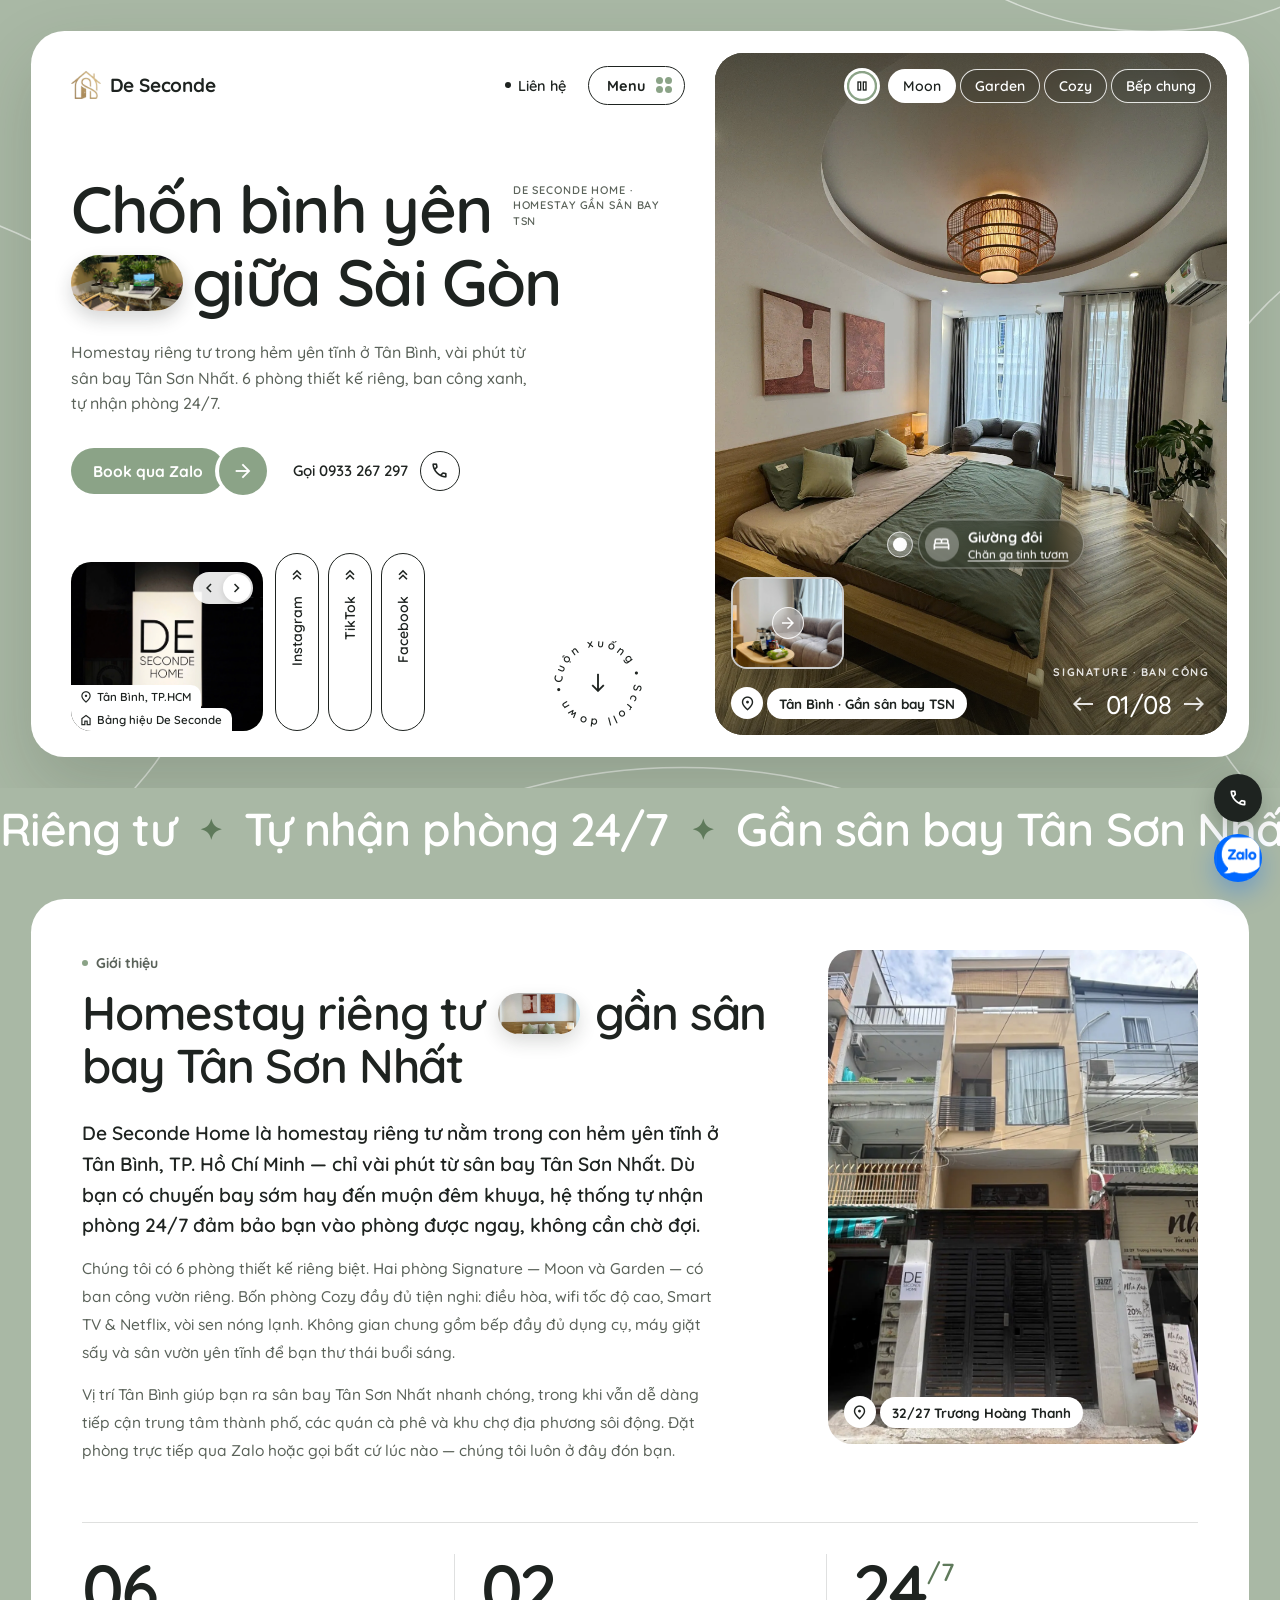
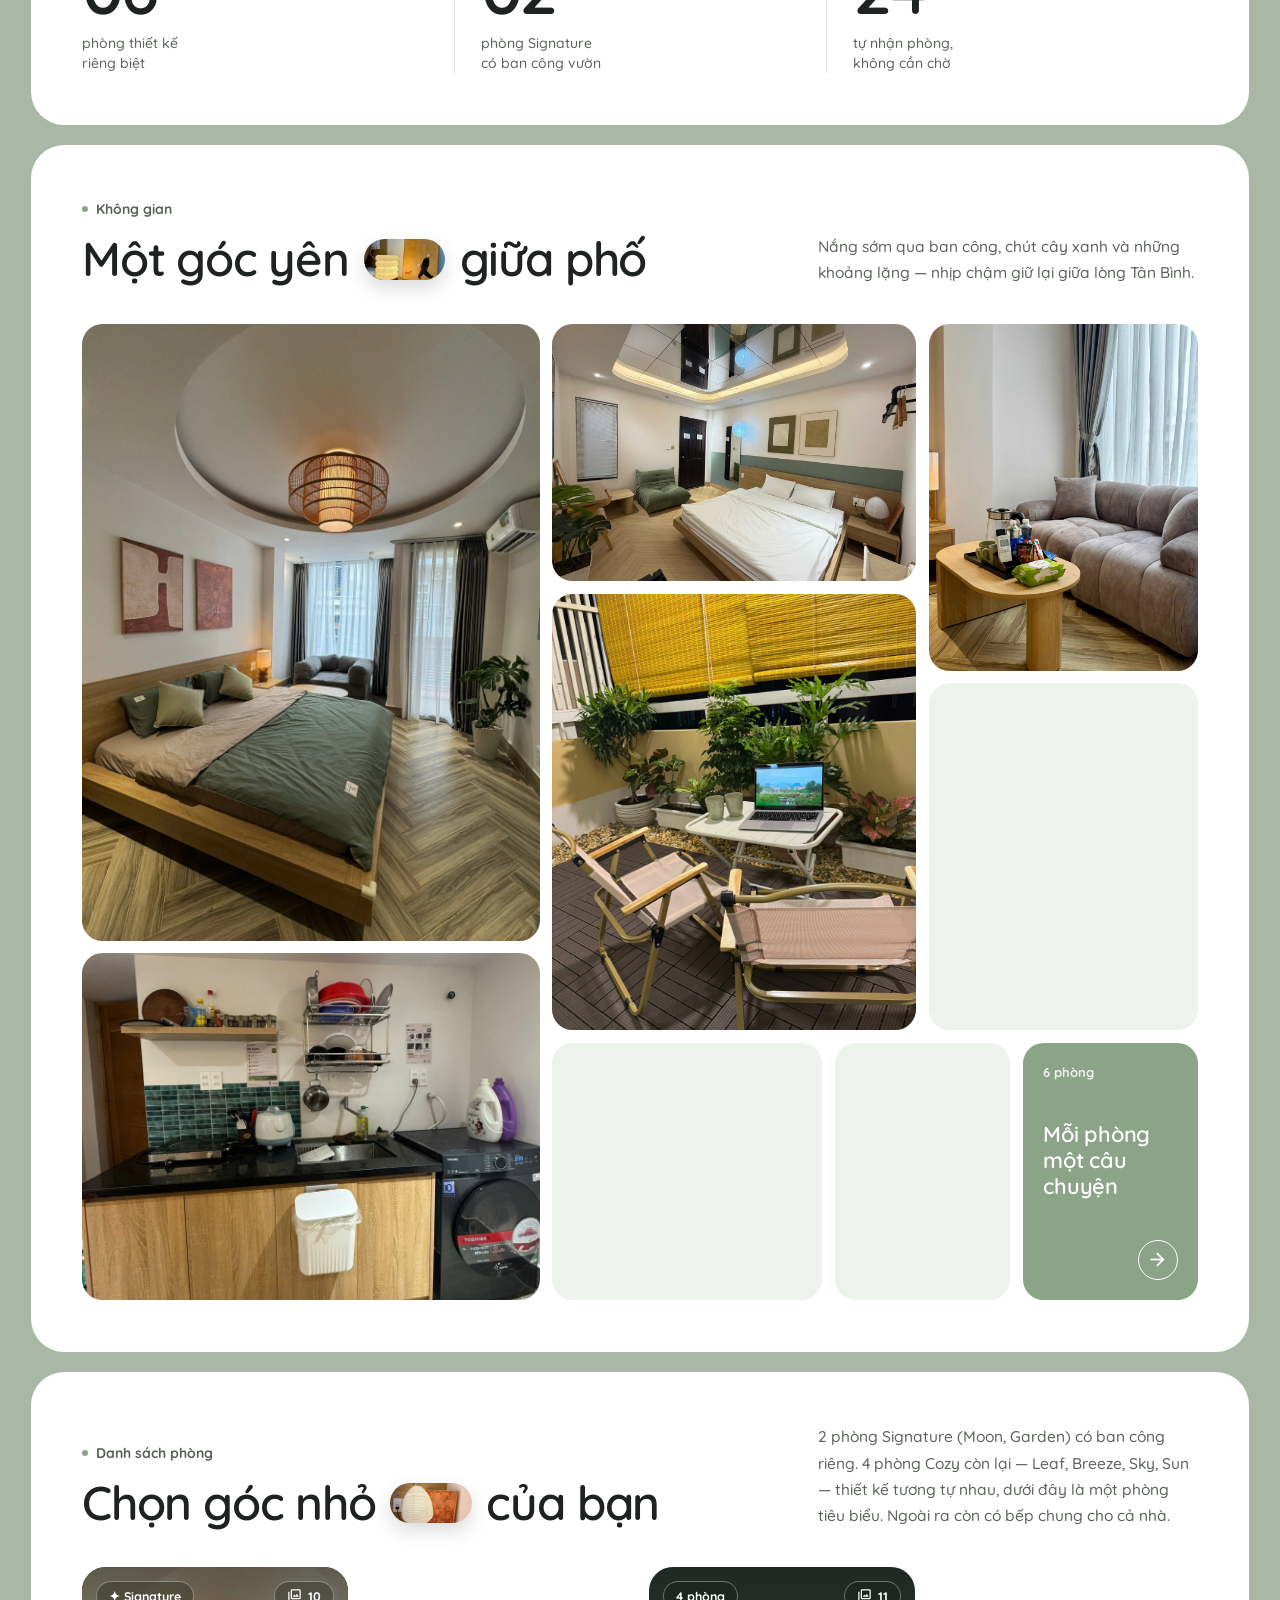
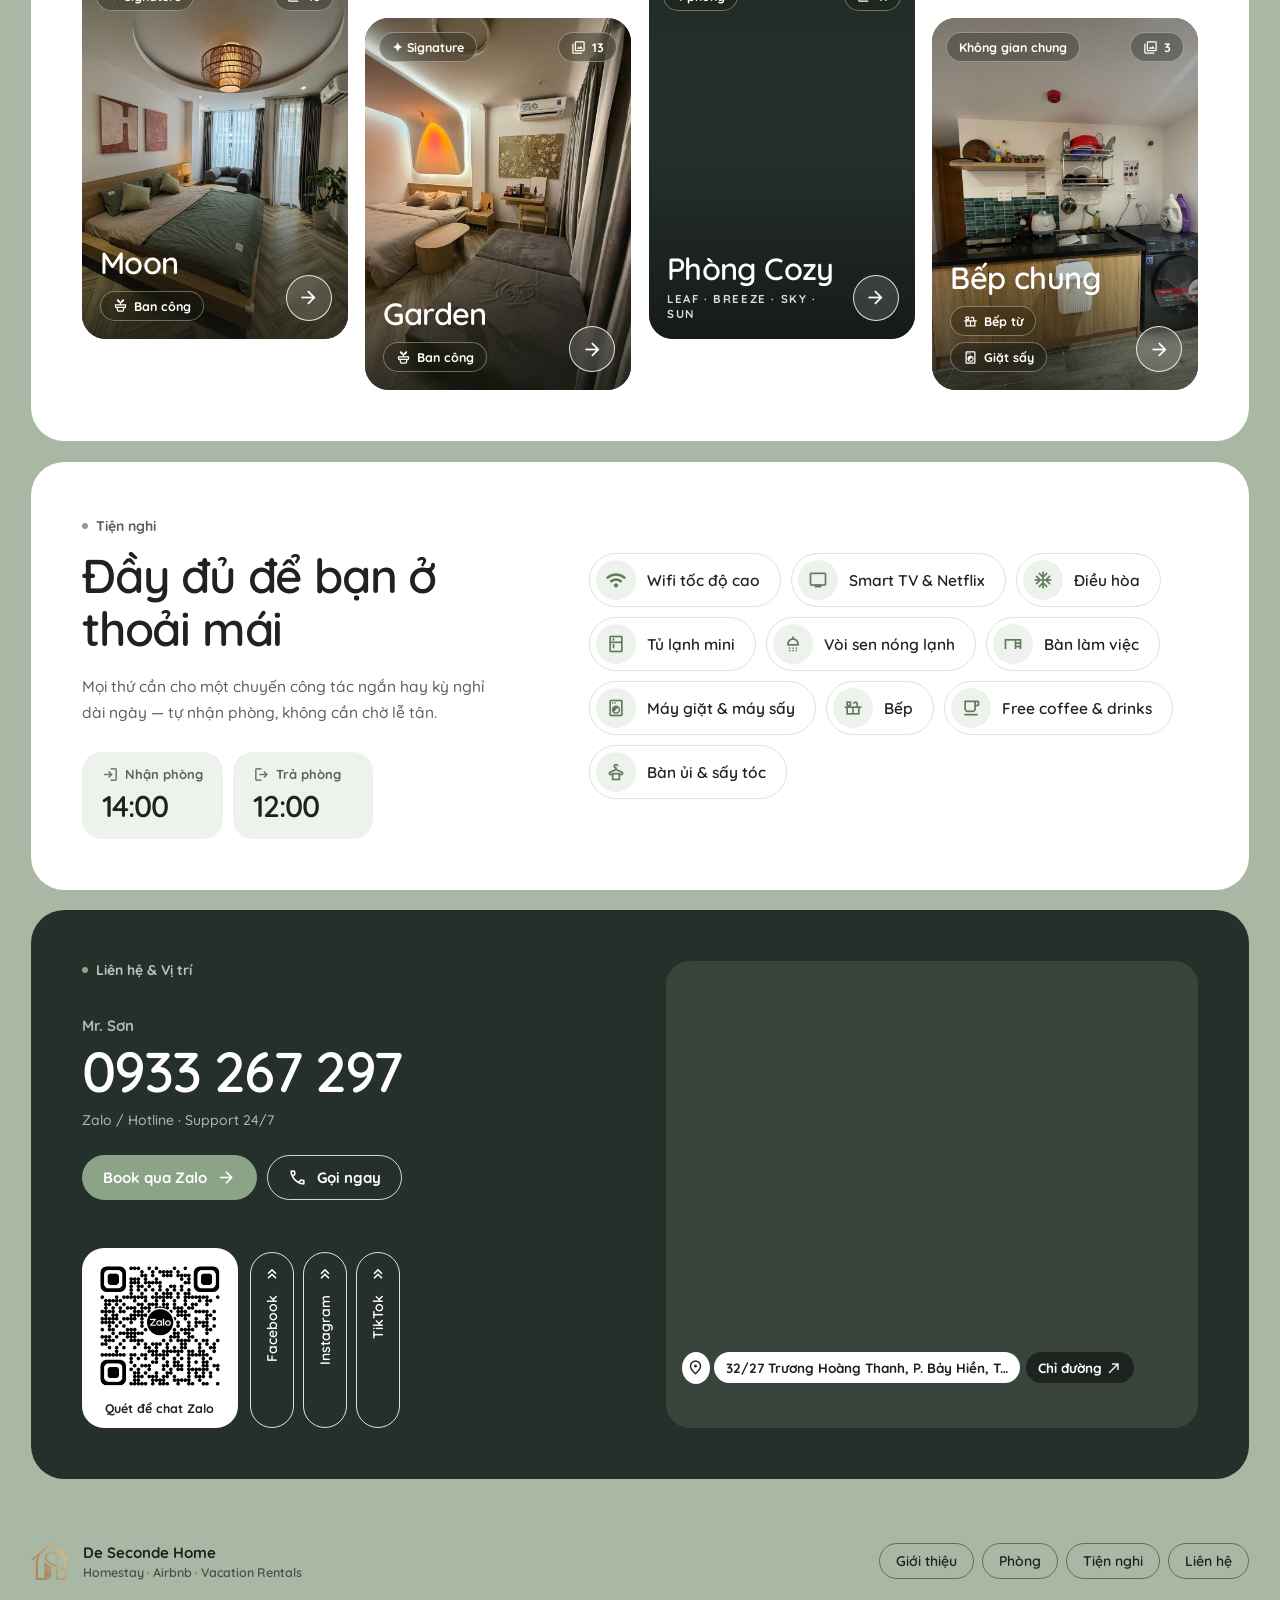
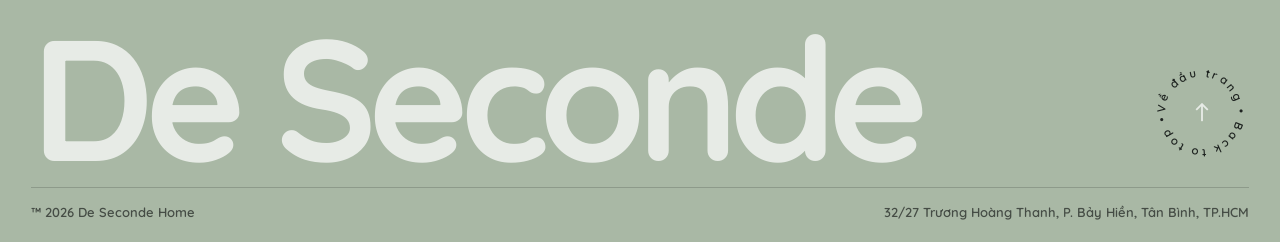
==== commit 4f41befa: "Update index.html" ====
--- a/index.html
+++ b/index.html
@@ -3,73 +3,733 @@
 <head>
 <meta charset="UTF-8">
 <meta name="viewport" content="width=device-width, initial-scale=1.0">
-<title>De Seconde Home | Homestay gần sân bay Tân Sơn Nhất · 2 cơ sở tại Tân Bình</title>
-<meta name="description" content="Homestay riêng tư gần sân bay Tân Sơn Nhất. 2 cơ sở, 13 phòng tại khu Tân Bình, TP.HCM: Trương Hoàng Thanh và Lê Minh Xuân. Đặt phòng qua Zalo 0933 267 297.">
+<title>De Seconde Home | Homestay Near Tan Son Nhat Airport</title>
+<meta name="description" content="Private homestay near Tan Son Nhat Airport — Tân Bình, TP.HCM. 6 phòng riêng tư thiết kế độc lập, ban công xanh, tự nhận phòng 24/7. Book via Zalo: 0933 267 297.">
 <meta name="robots" content="index, follow">
 <meta name="theme-color" content="#A9B8A5">
-<link rel="icon" href="/images/favicon.png" type="image/png" sizes="480x480">
-<link rel="apple-touch-icon" href="/images/apple-touch-icon.png">
+<link rel="icon" href="images/favicon.png" type="image/png" sizes="480x480">
+<link rel="apple-touch-icon" href="images/apple-touch-icon.png">
 <link rel="preconnect" href="https://fonts.googleapis.com">
 <link rel="preconnect" href="https://fonts.gstatic.com" crossorigin>
-<link rel="preload" as="image" href="/images/rooms/garden/garden-04.webp" fetchpriority="high">
+<link rel="preload" as="image" href="images/rooms/moon/moon-01.webp" fetchpriority="high">
 <link href="https://fonts.googleapis.com/css2?family=Quicksand:wght@500;600;700&display=swap" rel="stylesheet">
 <link href="https://fonts.googleapis.com/css2?family=Material+Symbols+Outlined:opsz,wght,FILL,GRAD@24,400,0,0&display=block" rel="stylesheet">
-<link rel="stylesheet" href="/css/style.css">
 <link rel="canonical" href="https://desecondehome.com/">
 
 <meta property="og:type" content="website">
 <meta property="og:site_name" content="De Seconde Home">
 <meta property="og:locale" content="vi_VN">
 <meta property="og:url" content="https://desecondehome.com/">
-<meta property="og:title" content="De Seconde Home | Homestay gần sân bay Tân Sơn Nhất">
-<meta property="og:description" content="Homestay riêng tư gần sân bay Tân Sơn Nhất. 2 cơ sở, 13 phòng tại khu Tân Bình, TP.HCM. Đặt phòng qua Zalo.">
+<meta property="og:title" content="De Seconde Home | Homestay Near Tan Son Nhat Airport">
+<meta property="og:description" content="De Seconde Home — private homestay in Tan Binh District, Ho Chi Minh City, minutes from Tan Son Nhat Airport. 6 designed rooms, garden balconies, 24/7 self check-in, high-speed Wi-Fi.">
 <meta property="og:image" content="https://desecondehome.com/images/og-image.webp">
 <meta property="og:image:width" content="1200">
 <meta property="og:image:height" content="630">
-<meta property="og:image:alt" content="De Seconde Home, homestay gần sân bay Tân Sơn Nhất, Tân Bình, TP.HCM">
+<meta property="og:image:alt" content="De Seconde Home — Homestay Near Tan Son Nhat Airport, Tan Binh, Ho Chi Minh City">
 
 <meta name="twitter:card" content="summary_large_image">
-<meta name="twitter:title" content="De Seconde Home | Homestay gần sân bay Tân Sơn Nhất">
-<meta name="twitter:description" content="Homestay riêng tư gần sân bay Tân Sơn Nhất. 2 cơ sở, 13 phòng tại khu Tân Bình. Đặt phòng qua Zalo.">
+<meta name="twitter:title" content="De Seconde Home | Homestay Near Tan Son Nhat Airport">
+<meta name="twitter:description" content="Private homestay near Tan Son Nhat Airport, Tan Binh District. 6 rooms, garden balconies, 24/7 self check-in. Book via Zalo.">
 <meta name="twitter:image" content="https://desecondehome.com/images/og-image.webp">
-<meta name="twitter:image:alt" content="De Seconde Home, homestay gần sân bay Tân Sơn Nhất">
+<meta name="twitter:image:alt" content="De Seconde Home — Homestay Near Tan Son Nhat Airport">
 
 <script type="application/ld+json">
 {
   "@context": "https://schema.org",
-  "@type": "Organization",
-  "@id": "https://desecondehome.com/#org",
+  "@type": "LodgingBusiness",
   "name": "De Seconde Home",
+  "alternateName": "De Seconde Homestay SGN",
+  "description": "Private homestay near Tan Son Nhat Airport in Tan Binh District, Ho Chi Minh City. 6 individually designed rooms with 24/7 self check-in, garden balconies, high-speed Wi-Fi, Smart TV and Netflix.",
   "url": "https://desecondehome.com/",
+  "image": [
+    "https://desecondehome.com/images/og-image.webp",
+    "https://desecondehome.com/images/rooms/garden/garden-04.webp",
+    "https://desecondehome.com/images/rooms/moon/moon-01.webp",
+    "https://desecondehome.com/images/rooms/cozy/cozy-07.webp"
+  ],
   "logo": "https://desecondehome.com/images/favicon.png",
-  "description": "Homestay riêng tư gần sân bay Tân Sơn Nhất. 2 cơ sở, 13 phòng tại khu Tân Bình, TP.HCM.",
   "telephone": "+84933267297",
-  "areaServed": "Tân Bình, TP.HCM",
+  "priceRange": "$$",
+  "address": {
+    "@type": "PostalAddress",
+    "streetAddress": "32/27 Trương Hoàng Thanh, Phường Bảy Hiền",
+    "addressLocality": "Tân Bình",
+    "addressRegion": "TP.HCM",
+    "addressCountry": "VN"
+  },
+  "geo": {
+    "@type": "GeoCoordinates",
+    "latitude": 10.7965142,
+    "longitude": 106.6498607
+  },
+  "hasMap": "https://www.google.com/maps/place/De+Seconde+Home+-+Homestay+Quận+Tân+Bình/@10.7598631,106.6880843,14z/data=!4m6!3m5!1s0x3175291b946d5db1:0x566fd5ea37dbffd4!8m2!3d10.7965142!4d106.6498607!16s%2Fg%2F11nqlrkn51",
+  "checkinTime": "14:00",
+  "checkoutTime": "12:00",
+  "amenityFeature": [
+    {"@type": "LocationFeatureSpecification", "name": "Wifi tốc độ cao", "value": true},
+    {"@type": "LocationFeatureSpecification", "name": "Smart TV & Netflix", "value": true},
+    {"@type": "LocationFeatureSpecification", "name": "Điều hòa", "value": true},
+    {"@type": "LocationFeatureSpecification", "name": "Bếp chung", "value": true},
+    {"@type": "LocationFeatureSpecification", "name": "Máy giặt sấy", "value": true},
+    {"@type": "LocationFeatureSpecification", "name": "Tự nhận phòng 24/7", "value": true}
+  ],
   "sameAs": [
     "https://www.facebook.com/deseconde.home/",
     "https://www.instagram.com/deseconde497/",
     "https://www.tiktok.com/@de.seconde"
-  ],
-  "subOrganization": [
-    {
-      "@type": "LodgingBusiness",
-      "@id": "https://desecondehome.com/truong-hoang-thanh/#lodging",
-      "name": "De Seconde Home · Trương Hoàng Thanh",
-      "url": "https://desecondehome.com/truong-hoang-thanh/",
-      "telephone": "+84933267297",
-      "address": {"@type": "PostalAddress", "streetAddress": "32/27 Trương Hoàng Thanh", "addressLocality": "Phường Bảy Hiền", "addressRegion": "TP.HCM", "addressCountry": "VN"}
-    },
-    {
-      "@type": "LodgingBusiness",
-      "@id": "https://desecondehome.com/le-minh-xuan/#lodging",
-      "name": "De Seconde Home · Lê Minh Xuân",
-      "url": "https://desecondehome.com/le-minh-xuan/",
-      "telephone": "+84933267297",
-      "address": {"@type": "PostalAddress", "streetAddress": "140/12 Lê Minh Xuân", "addressLocality": "Phường Tân Sơn Nhất", "addressRegion": "TP.HCM", "addressCountry": "VN"}
-    }
   ]
 }
 </script>
+<style>
+  :root{
+    --bg:#A9B8A5;
+    --card:#FFFFFF;
+    --mist:#EEF2EC;
+    --mist-deep:#DFE7DC;
+    --accent:#8BA387;
+    --accent-deep:#5F7A5B;
+    --forest:#26302A;
+    --ink:#1E2320;
+    --ink-soft:#5A6259;
+    --line:rgba(30,35,32,0.14);
+    --radius:clamp(22px,2.6vw,34px);
+    --shadow:0 30px 70px rgba(38,52,36,0.16);
+    --h-bg:var(--bg);--h-card:var(--card);--h-ink:var(--ink);--h-soft:var(--ink-soft);
+    --h-accent:var(--accent);--h-accent-deep:var(--accent-deep);--h-line:var(--line);
+  }
+  *{margin:0;padding:0;box-sizing:border-box;}
+  html{scroll-behavior:smooth;}
+  body{
+    background:var(--bg);
+    color:var(--ink);
+    font-family:'Quicksand',sans-serif;font-weight:500;
+    -webkit-font-smoothing:antialiased;
+    overflow-x:hidden;
+  }
+  h1,h2,h3{font-family:'Quicksand',sans-serif;}
+  a{color:inherit;}
+  img{max-width:100%;display:block;}
+  [id]{scroll-margin-top:16px;}
+  @media (prefers-reduced-motion:reduce){html{scroll-behavior:auto;}}
+
+  .msi{
+    font-family:'Material Symbols Outlined';font-weight:normal;font-style:normal;
+    display:inline-block;line-height:1;letter-spacing:normal;text-transform:none;
+    white-space:nowrap;word-wrap:normal;direction:ltr;vertical-align:middle;
+    -webkit-font-smoothing:antialiased;font-variation-settings:'FILL' 0,'wght' 400,'GRAD' 0,'opsz' 24;
+  }
+
+  /* ---------- Scroll reveal ---------- */
+  .reveal{opacity:0;transform:translateY(26px);transition:opacity .7s ease, transform .7s ease;}
+  .reveal.in{opacity:1;transform:translateY(0);}
+
+  /* ---------- Shared section parts ---------- */
+  .kicker{display:inline-flex;align-items:center;gap:8px;font-size:14px;font-weight:700;color:var(--ink-soft);}
+  .kicker::before{content:'';width:6px;height:6px;border-radius:50%;background:var(--accent);}
+  .panel-dark .kicker{color:rgba(255,255,255,0.7);}
+  .h2{
+    font-size:clamp(30px,3.7vw,54px);font-weight:600;line-height:1.12;letter-spacing:-.025em;margin-top:14px;
+  }
+  .ipill{
+    display:inline-block;vertical-align:-.08em;width:1.72em;height:.86em;margin:0 .06em;
+    border-radius:999px;overflow:hidden;box-shadow:0 8px 18px rgba(30,35,32,0.16);
+  }
+  .ipill img{width:100%;height:100%;object-fit:cover;}
+  .pill-btn{
+    display:inline-flex;align-items:center;gap:10px;padding:12px 20px;border-radius:999px;
+    border:1.5px solid var(--ink);text-decoration:none;font-weight:700;font-size:15px;
+    transition:background .2s,color .2s,border-color .2s;white-space:nowrap;
+  }
+  .pill-btn .msi{font-size:19px;transition:transform .25s;}
+  .pill-btn:hover{background:var(--ink);color:#fff;}
+  .pill-btn:hover .msi{transform:translateX(3px);}
+  .round-btn{
+    flex:0 0 auto;width:46px;height:46px;border-radius:50%;display:flex;align-items:center;justify-content:center;
+    border:1.5px solid currentColor;transition:background .25s,color .25s,transform .35s;
+  }
+  .round-btn .msi{font-size:21px;}
+
+  /* ---------- Hero (split card, room viewer) ---------- */
+  .hero{
+    position:relative;overflow:hidden;background:var(--h-bg);
+    padding:clamp(14px,2.4vw,34px);font-family:'Quicksand',sans-serif;color:var(--h-ink);
+  }
+  .hero-arcs{position:absolute;inset:0;width:100%;height:100%;pointer-events:none;}
+  .hero-arcs circle{fill:none;stroke:rgba(255,255,255,0.55);stroke-width:1.4;}
+  .hero-card{
+    position:relative;z-index:1;max-width:1280px;margin:0 auto;background:var(--h-card);
+    border-radius:clamp(22px,2.6vw,34px);padding:clamp(14px,1.8vw,22px);
+    display:grid;grid-template-columns:minmax(0,1fr) auto;gap:clamp(18px,2.4vw,34px);
+    box-shadow:0 30px 70px rgba(38,52,36,0.18);
+  }
+  .hero-left{display:flex;flex-direction:column;min-width:0;padding:clamp(6px,1vw,14px) 0 4px clamp(6px,1.4vw,18px);}
+
+  /* top bar */
+  .hero-top{display:flex;align-items:center;justify-content:space-between;gap:12px;}
+  .brand{display:flex;align-items:center;gap:9px;text-decoration:none;font-weight:700;font-size:19px;letter-spacing:-.2px;}
+  .brand img{width:30px;height:auto;}
+  .hero-nav{position:relative;display:flex;align-items:center;gap:clamp(12px,2vw,22px);}
+  .nav-link{display:flex;align-items:center;gap:7px;text-decoration:none;font-size:14.5px;font-weight:600;}
+  .nav-link::before{content:'';width:6px;height:6px;border-radius:50%;background:var(--h-ink);}
+  .nav-link:hover{color:var(--h-accent-deep);}
+  .menu-btn{
+    display:flex;align-items:center;gap:10px;padding:9px 12px 9px 18px;border-radius:999px;
+    border:1.5px solid var(--h-ink);background:none;font:inherit;font-size:14.5px;font-weight:700;
+    color:var(--h-ink);cursor:pointer;transition:background .2s,color .2s;
+  }
+  .menu-btn:hover,.menu-btn[aria-expanded="true"]{background:var(--h-ink);color:#fff;}
+  .menu-dots{display:grid;grid-template-columns:repeat(2,7px);gap:2px;}
+  .menu-dots i{width:7px;height:7px;border-radius:50%;background:var(--h-accent);}
+  .menu-pop{
+    position:absolute;top:calc(100% + 10px);right:0;z-index:20;min-width:210px;padding:8px;
+    background:#fff;border:1px solid var(--h-line);border-radius:18px;box-shadow:0 24px 50px rgba(30,35,32,0.18);
+  }
+  .menu-pop[hidden]{display:none;}
+  .menu-pop a{display:flex;align-items:center;gap:10px;padding:10px 12px;border-radius:12px;text-decoration:none;font-size:14.5px;font-weight:600;}
+  .menu-pop a:hover{background:#EEF2EC;}
+  .menu-pop .msi{font-size:19px;color:var(--h-accent-deep);}
+
+  /* headline */
+  .hero-main{margin:auto 0;padding:clamp(28px,5vh,64px) 0 clamp(24px,4vh,48px);}
+  .hero-h1{
+    font-family:'Quicksand',sans-serif;font-weight:600;letter-spacing:-.025em;
+    font-size:clamp(40px,5.1vw,76px);line-height:1.12;
+  }
+  .h1-row{display:block;white-space:nowrap;}
+  .h1-tag{
+    display:inline-block;vertical-align:.75em;margin-left:.35em;max-width:150px;font-size:11px;line-height:1.4;
+    font-weight:600;letter-spacing:.08em;text-transform:uppercase;white-space:normal;color:var(--h-soft);
+  }
+  .h1-pill{
+    display:inline-block;vertical-align:-.08em;width:1.72em;height:.86em;margin-right:.14em;
+    border-radius:999px;overflow:hidden;box-shadow:0 8px 18px rgba(30,35,32,0.18);
+  }
+  .h1-pill img{width:100%;height:100%;object-fit:cover;object-position:center 45%;}
+  .hero-lead{font-size:clamp(15px,1.25vw,17.5px);line-height:1.6;color:var(--h-soft);max-width:470px;margin-top:22px;font-weight:500;}
+  .hero-ctas{display:flex;flex-wrap:wrap;align-items:center;gap:14px 26px;margin-top:30px;}
+  .cta-main{
+    display:inline-flex;align-items:center;text-decoration:none;font-weight:700;font-size:15.5px;color:#fff;
+  }
+  .cta-main .cta-label{background:var(--h-accent);padding:13px 22px;border-radius:999px;transition:background .25s;}
+  .cta-main .cta-ic{
+    width:48px;height:48px;border-radius:50%;margin-left:-6px;background:var(--h-accent);
+    display:flex;align-items:center;justify-content:center;box-shadow:-4px 0 0 #fff;transition:transform .25s,background .25s;
+  }
+  .cta-main .cta-ic .msi{font-size:22px;}
+  .cta-main:hover .cta-label,.cta-main:hover .cta-ic{background:var(--h-accent-deep);}
+  .cta-main:hover .cta-ic{transform:translateX(4px);}
+  .cta-call{display:inline-flex;align-items:center;gap:12px;text-decoration:none;font-weight:600;font-size:15px;}
+  .cta-call .call-ic{
+    width:40px;height:40px;border-radius:50%;border:1.5px solid var(--h-ink);
+    display:flex;align-items:center;justify-content:center;transition:background .2s,color .2s;
+  }
+  .cta-call .call-ic .msi{font-size:19px;}
+  .cta-call:hover .call-ic{background:var(--h-ink);color:#fff;}
+
+  /* bottom row */
+  .hero-bottom{display:flex;align-items:flex-end;gap:12px;}
+  .mini{
+    position:relative;flex:0 0 auto;width:clamp(170px,15vw,210px);aspect-ratio:1/0.88;border-radius:20px;
+    overflow:hidden;cursor:pointer;background:#DDE5DA;
+  }
+  .mini img{position:absolute;inset:0;width:100%;height:100%;object-fit:cover;transition:opacity .5s ease;}
+  .mini img:not(.is-on){opacity:0;}
+  .mini-nav{position:absolute;top:10px;right:10px;display:flex;background:rgba(255,255,255,0.9);border-radius:999px;padding:2px;}
+  .mini-nav button{
+    width:28px;height:28px;border-radius:50%;border:none;background:none;cursor:pointer;color:var(--h-ink);
+    display:flex;align-items:center;justify-content:center;
+  }
+  .mini-nav button:last-child{background:#fff;box-shadow:0 2px 6px rgba(0,0,0,0.12);}
+  .mini-nav .msi{font-size:18px;}
+  .mini-tags{position:absolute;left:0;bottom:0;display:flex;flex-direction:column;align-items:flex-start;}
+  .mini-tags > span{
+    display:flex;align-items:center;gap:4px;background:#fff;font-size:11.5px;font-weight:600;
+    padding:4px 10px 4px 8px;border-top-right-radius:10px;white-space:nowrap;max-width:190px;overflow:hidden;text-overflow:ellipsis;
+  }
+  .mini-tags .msi{font-size:14px;}
+  .socials{display:flex;gap:9px;}
+  .social-pill{
+    display:flex;flex-direction:column;align-items:center;gap:12px;width:44px;height:178px;padding:12px 0 16px;
+    border:1.5px solid var(--h-ink);border-radius:999px;text-decoration:none;font-size:14px;font-weight:600;
+    transition:background .2s,color .2s;
+  }
+  .social-pill .msi{font-size:18px;}
+  .social-pill span:last-child{writing-mode:vertical-rl;transform:rotate(180deg);}
+  .social-pill:hover{background:var(--h-ink);color:#fff;}
+  .scroll-badge{
+    position:relative;margin-left:auto;margin-right:clamp(0px,3vw,40px);width:96px;height:96px;flex:0 0 auto;
+    display:flex;align-items:center;justify-content:center;text-decoration:none;
+  }
+  .scroll-badge svg{position:absolute;inset:0;animation:badge-spin 16s linear infinite;}
+  .scroll-badge text{font-family:'Quicksand',sans-serif;font-size:11.5px;font-weight:600;letter-spacing:2.2px;fill:var(--h-ink);}
+  .scroll-badge .msi{font-size:22px;transition:transform .25s;}
+  .scroll-badge:hover .msi{transform:translateY(4px);}
+  @keyframes badge-spin{to{transform:rotate(360deg);}}
+
+  /* right: room viewer */
+  .viewer{
+    position:relative;overflow:hidden;background:#2A302A;border-radius:clamp(18px,2.2vw,28px);
+    width:max(340px,min(540px,40vw,calc((100svh - 90px)*.75)));aspect-ratio:3/4;color:#fff;isolation:isolate;
+  }
+  .v-stage{position:absolute;inset:0;cursor:zoom-in;}
+  .v-img{position:absolute;inset:0;width:100%;height:100%;object-fit:cover;opacity:0;transform:scale(1.04);
+    transition:opacity .8s ease,transform 6s ease-out;}
+  .v-img.is-on{opacity:1;transform:scale(1);}
+  .v-shade{position:absolute;inset:0;pointer-events:none;
+    background:linear-gradient(180deg,rgba(15,18,15,0.42) 0%,rgba(15,18,15,0) 22%,rgba(15,18,15,0) 70%,rgba(15,18,15,0.5) 100%);}
+  .v-tabs{
+    position:absolute;top:14px;left:14px;right:14px;z-index:3;display:flex;align-items:center;gap:6px;justify-content:flex-end;
+  }
+  .v-tabs-scroll{display:flex;gap:4px;overflow-x:auto;scrollbar-width:none;padding:2px;}
+  .v-tabs-scroll::-webkit-scrollbar{display:none;}
+  .v-tab{
+    flex:0 0 auto;padding:7px 14px;border-radius:999px;border:1.3px solid rgba(255,255,255,0.85);
+    background:rgba(20,24,20,0.18);backdrop-filter:blur(6px);-webkit-backdrop-filter:blur(6px);
+    color:#fff;font:inherit;font-family:'Quicksand',sans-serif;font-size:14px;font-weight:600;cursor:pointer;
+    transition:background .25s,color .25s;
+  }
+  .v-tab:hover{background:rgba(255,255,255,0.22);}
+  .v-tab[aria-selected="true"]{background:#fff;color:var(--h-ink);}
+  .v-play{
+    flex:0 0 auto;position:relative;width:36px;height:36px;border-radius:50%;border:none;background:#fff;
+    cursor:pointer;display:flex;align-items:center;justify-content:center;color:var(--h-ink);
+  }
+  .v-play svg{position:absolute;inset:3px;width:30px;height:30px;transform:rotate(-90deg);}
+  .v-play circle{fill:none;stroke:var(--h-accent);stroke-width:2.4;stroke-dasharray:88;stroke-dashoffset:88;}
+  .v-play .msi{font-size:16px;}
+  .viewer.is-playing .v-play circle{animation:ring var(--v-dur,6s) linear forwards;}
+  @keyframes ring{to{stroke-dashoffset:0;}}
+
+  .v-hotspots{position:absolute;inset:0;z-index:2;pointer-events:none;}
+  .hs{position:absolute;display:flex;align-items:center;transform:translate(-18px,-50%);opacity:0;
+    transition:opacity .5s ease .35s,transform .5s ease .35s;}
+  .hs.is-on{opacity:1;}
+  .hs.left{flex-direction:row-reverse;transform:translate(calc(-100% + 18px),-50%);}
+  .hs-dot{
+    position:relative;flex:0 0 auto;width:14px;height:14px;border-radius:50%;background:#fff;margin:0 11px;
+    box-shadow:0 0 0 6px rgba(255,255,255,0.28);
+  }
+  .hs-dot::after{content:'';position:absolute;inset:-6px;border-radius:50%;border:1.5px solid rgba(255,255,255,0.7);animation:pulse 2.4s ease-out infinite;}
+  @keyframes pulse{from{transform:scale(.6);opacity:1;}to{transform:scale(1.9);opacity:0;}}
+  .hs-chip{
+    display:flex;align-items:center;gap:9px;padding:6px 14px 6px 6px;border-radius:999px;
+    background:rgba(24,30,24,0.34);backdrop-filter:blur(10px) saturate(140%);-webkit-backdrop-filter:blur(10px) saturate(140%);
+    border:1px solid rgba(255,255,255,0.35);box-shadow:0 10px 26px rgba(0,0,0,0.18);white-space:nowrap;
+  }
+  .hs-ic{width:34px;height:34px;border-radius:50%;background:rgba(255,255,255,0.3);display:flex;align-items:center;justify-content:center;}
+  .hs-ic .msi{font-size:19px;}
+  .hs-t{font-size:14.5px;font-weight:700;line-height:1.15;text-shadow:0 1px 6px rgba(0,0,0,0.25);}
+  .hs-s{display:block;font-size:11.5px;font-weight:600;opacity:.9;text-align:right;text-decoration:underline;text-underline-offset:2px;}
+
+  .v-next{
+    position:absolute;left:16px;bottom:66px;z-index:3;width:clamp(96px,22%,124px);aspect-ratio:1/0.82;padding:0;
+    border-radius:16px;overflow:hidden;border:2px solid rgba(255,255,255,0.75);cursor:pointer;background:#333;
+    box-shadow:0 12px 26px rgba(0,0,0,0.3);
+  }
+  .v-next img{width:100%;height:100%;object-fit:cover;transition:transform .5s ease;}
+  .v-next:hover img{transform:scale(1.08);}
+  .v-next .msi{
+    position:absolute;left:50%;top:50%;transform:translate(-50%,-50%);width:32px;height:32px;border-radius:50%;
+    background:rgba(255,255,255,0.3);backdrop-filter:blur(6px);-webkit-backdrop-filter:blur(6px);
+    border:1.5px solid rgba(255,255,255,0.85);color:#fff;font-size:18px;display:flex;align-items:center;justify-content:center;
+  }
+  .v-loc{
+    position:absolute;left:16px;bottom:16px;z-index:3;display:flex;align-items:center;text-decoration:none;
+    color:var(--h-ink);font-size:13.5px;font-weight:700;
+  }
+  .v-loc .pin{width:32px;height:32px;border-radius:50%;background:#fff;display:flex;align-items:center;justify-content:center;margin-right:4px;}
+  .v-loc .pin .msi{font-size:17px;}
+  .v-loc .txt{background:#fff;padding:7px 12px;border-radius:999px;}
+  .v-count{
+    position:absolute;right:16px;bottom:14px;z-index:3;display:flex;align-items:center;gap:6px;
+    font-size:clamp(20px,2vw,26px);font-weight:500;font-variant-numeric:tabular-nums;letter-spacing:-.5px;
+  }
+  .v-count button{
+    width:34px;height:34px;border:none;background:none;color:#fff;cursor:pointer;display:flex;align-items:center;justify-content:center;
+    opacity:.85;transition:opacity .2s,transform .2s;
+  }
+  .v-count button:hover{opacity:1;}
+  .v-count button:first-child:hover{transform:translateX(-3px);}
+  .v-count button:last-child:hover{transform:translateX(3px);}
+  .v-count .msi{font-size:24px;}
+  .v-room{
+    position:absolute;right:18px;bottom:56px;z-index:3;font-size:11px;font-weight:700;letter-spacing:.14em;
+    text-transform:uppercase;opacity:.85;text-shadow:0 1px 6px rgba(0,0,0,0.35);
+  }
+
+  .hero :focus-visible{outline:2px solid var(--h-accent-deep);outline-offset:3px;}
+  .viewer :focus-visible{outline-color:#fff;}
+  .sr-only{position:absolute;width:1px;height:1px;overflow:hidden;clip:rect(0 0 0 0);white-space:nowrap;}
+
+  @media (max-width:1100px){
+    .social-pill{height:150px;}
+    .scroll-badge{display:none;}
+  }
+  @media (max-width:899px){
+    .hero-card{grid-template-columns:minmax(0,1fr);}
+    .hero-left{display:contents;}
+    .hero-top{order:1;padding:4px 4px 0;}
+    .hero-main{order:2;padding:26px 4px 6px;}
+    .viewer{order:3;width:100%;}
+    .hero-bottom{order:4;padding:0 0 2px;}
+    .h1-row{white-space:normal;}
+    .h1-tag{display:block;max-width:none;margin:8px 0 10px;font-size:10.5px;}
+    .hero-ctas{margin-top:24px;}
+    .mini{width:min(46%,220px);}
+    .socials{flex:1;flex-direction:column;justify-content:flex-end;}
+    .social-pill{width:auto;height:auto;flex-direction:row;justify-content:center;padding:10px 14px;gap:8px;}
+    .social-pill span:last-child{writing-mode:horizontal-tb;transform:none;}
+    .social-pill .msi{transform:rotate(90deg);}
+  }
+  @media (max-width:520px){
+    .nav-link{display:none;}
+    .hero-h1{font-size:clamp(32px,9.6vw,46px);}
+    .h1-row{white-space:nowrap;}
+    .v-tab{padding:6px 11px;font-size:13px;}
+    .v-tabs{justify-content:flex-start;}
+    .hs-chip{padding:4px 11px 4px 4px;gap:7px;}
+    .hs-ic{width:28px;height:28px;}
+    .hs-ic .msi{font-size:16px;}
+    .hs-t{font-size:12.5px;}
+    .hs-s{display:none;}
+    .v-next,.loc-extra{display:none;}
+    .v-loc{left:12px;bottom:12px;font-size:12.5px;}
+    .v-count{right:10px;bottom:10px;}
+    .v-room{display:none;}
+    .cta-main .cta-label{padding:12px 18px;}
+    .cta-main .cta-ic{width:44px;height:44px;}
+  }
+  @media (prefers-reduced-motion:reduce){
+    .scroll-badge svg,.hs-dot::after{animation:none;}
+    .v-img{transition:opacity .3s ease;transform:none;}
+  }
+
+  /* ---------- Page stack (cards on sage) ---------- */
+  .stack{
+    display:grid;gap:clamp(14px,1.6vw,22px);
+    padding:0 clamp(14px,2.4vw,34px);
+  }
+  .panel{
+    --pad:clamp(22px,4vw,60px);
+    width:100%;max-width:1280px;margin:0 auto;min-width:0;
+    background:var(--card);border-radius:var(--radius);padding:var(--pad);
+  }
+  .panel-dark{background:var(--forest);color:#fff;}
+
+  /* ---------- Marquee ---------- */
+  .marquee{overflow:hidden;padding:clamp(4px,1vw,12px) 0 clamp(14px,1.6vw,22px);margin:0 calc(-1 * clamp(14px,2.4vw,34px));}
+  .marquee-track{display:flex;width:max-content;animation:marquee 46s linear infinite;}
+  .marquee-track span{
+    display:flex;align-items:center;gap:.5em;padding-right:.5em;white-space:nowrap;
+    font-size:clamp(26px,3.6vw,52px);font-weight:600;letter-spacing:-.02em;color:#fff;
+  }
+  .marquee-track i{font-style:normal;color:var(--accent-deep);font-size:.6em;}
+  @keyframes marquee{to{transform:translateX(-50%);}}
+
+  /* ---------- Intro ---------- */
+  .intro{display:grid;grid-template-columns:minmax(0,1.3fr) minmax(0,.7fr);gap:clamp(24px,4.5vw,72px);}
+  .intro-lead{font-size:clamp(17px,1.5vw,20px);line-height:1.6;font-weight:600;margin-top:26px;max-width:640px;}
+  .intro-text p:not(.intro-lead){font-size:15.5px;line-height:1.8;color:var(--ink-soft);margin-top:14px;max-width:640px;}
+  .intro-photo{position:relative;border-radius:24px;overflow:hidden;align-self:start;aspect-ratio:3/4;background:var(--forest);}
+  .intro-photo img{width:100%;height:100%;object-fit:cover;}
+  .intro-photo .v-loc{color:var(--ink);}
+  .stats{grid-column:1/-1;display:grid;grid-template-columns:repeat(3,minmax(0,1fr));border-top:1px solid var(--line);padding-top:clamp(20px,2.4vw,32px);}
+  .stat{padding:0 clamp(12px,2vw,28px);border-left:1px solid var(--line);}
+  .stat:first-child{padding-left:0;border-left:none;}
+  .stat b{display:block;font-size:clamp(38px,5.4vw,78px);font-weight:600;letter-spacing:-.045em;line-height:1;}
+  .stat b sup{font-size:.36em;vertical-align:1.3em;margin-left:.1em;color:var(--accent-deep);letter-spacing:0;}
+  .stat span{display:block;font-size:14px;color:var(--ink-soft);margin-top:10px;line-height:1.45;}
+
+  /* ---------- Section heads ---------- */
+  .sec-head{display:flex;justify-content:space-between;align-items:flex-end;flex-wrap:wrap;gap:22px 48px;margin-bottom:clamp(24px,3vw,44px);}
+  .sec-head .h2{max-width:760px;}
+  .sec-aside{max-width:380px;display:flex;flex-direction:column;align-items:flex-start;gap:18px;}
+  .sec-aside p{font-size:15.5px;line-height:1.7;color:var(--ink-soft);}
+
+  /* ---------- Glass chip (shared on photos) ---------- */
+  .gchip{
+    display:inline-flex;align-items:center;gap:6px;padding:6px 12px;border-radius:999px;
+    background:rgba(24,30,24,0.34);backdrop-filter:blur(10px) saturate(140%);-webkit-backdrop-filter:blur(10px) saturate(140%);
+    border:1px solid rgba(255,255,255,0.35);color:#fff;font-size:12.5px;font-weight:700;white-space:nowrap;
+  }
+  .gchip .msi{font-size:15px;}
+
+  /* ---------- Ambience mosaic ---------- */
+  .bento{
+    display:grid;gap:clamp(8px,1vw,14px);
+    grid-template-columns:repeat(12,1fr);grid-template-rows:repeat(11,1fr);
+    aspect-ratio:8/7;
+  }
+  .b-tile{
+    position:relative;overflow:hidden;border-radius:clamp(14px,1.6vw,22px);min-width:0;min-height:0;cursor:pointer;
+    background:var(--mist);
+    opacity:0;transform:translateY(22px) scale(.985);
+    transition:opacity .8s cubic-bezier(.22,.61,.36,1),transform .8s cubic-bezier(.22,.61,.36,1);
+  }
+  .ambience.in .b-tile{opacity:1;transform:none;}
+  .ambience.in .b-tile:nth-child(2){transition-delay:.06s;}
+  .ambience.in .b-tile:nth-child(3){transition-delay:.12s;}
+  .ambience.in .b-tile:nth-child(4){transition-delay:.18s;}
+  .ambience.in .b-tile:nth-child(5){transition-delay:.24s;}
+  .ambience.in .b-tile:nth-child(6){transition-delay:.30s;}
+  .ambience.in .b-tile:nth-child(7){transition-delay:.36s;}
+  .ambience.in .b-tile:nth-child(8){transition-delay:.42s;}
+  .ambience.in .b-tile:nth-child(9){transition-delay:.48s;}
+  .b-tile img{width:100%;height:100%;object-fit:cover;transition:transform .9s cubic-bezier(.22,.61,.36,1);}
+  .b-tile:hover img{transform:scale(1.06);}
+  .b-tile figcaption{
+    position:absolute;left:12px;bottom:12px;max-width:calc(100% - 24px);overflow:hidden;text-overflow:ellipsis;
+    opacity:0;transform:translateY(8px);transition:opacity .4s ease,transform .4s ease;
+  }
+  .b-tile:hover figcaption{opacity:1;transform:none;}
+  .b-note{
+    display:flex;flex-direction:column;justify-content:space-between;gap:10px;padding:clamp(14px,1.6vw,22px);
+    text-decoration:none;color:#fff;background:var(--accent);transition:background .3s ease;
+  }
+  .b-note:hover{background:var(--accent-deep);}
+  .b-note-label{font-size:13px;font-weight:700;opacity:.85;}
+  .b-note-text{font-size:clamp(17px,1.7vw,24px);font-weight:600;line-height:1.2;letter-spacing:-.01em;}
+  .b-note .round-btn{width:40px;height:40px;align-self:flex-end;}
+  .b-note:hover .round-btn{background:#fff;color:var(--accent-deep);transform:rotate(-45deg);}
+
+  .b1{grid-area:1/1/8/6;}   .b8{grid-area:8/1/12/6;}
+  .b2{grid-area:1/6/4/10;}  .b4{grid-area:1/10/5/13;}
+  .b3{grid-area:4/6/9/10;}  .b5{grid-area:5/10/9/13;}
+  .b6{grid-area:9/6/12/9;}  .b7{grid-area:9/9/12/11;} .b9{grid-area:9/11/12/13;}
+
+  @media (max-width:899px){
+    .bento{grid-template-columns:repeat(6,1fr);grid-template-rows:repeat(13,1fr);aspect-ratio:6/13;}
+    .b1{grid-area:1/1/6/5;}  .b8{grid-area:1/5/3/7;}  .b3{grid-area:3/5/6/7;}
+    .b4{grid-area:6/1/9/3;}  .b5{grid-area:6/3/9/5;}  .b6{grid-area:6/5/9/7;}
+    .b7{grid-area:9/1/12/3;} .b2{grid-area:9/3/12/7;} .b9{grid-area:12/1/14/7;}
+    .b-note{flex-direction:row;align-items:center;}
+    .b-note .round-btn{align-self:center;}
+  }
+  @media (max-width:600px){
+    .bento{grid-template-rows:repeat(27,1fr);aspect-ratio:2/9;}
+    .b1{grid-area:1/1/8/7;}   .b2{grid-area:8/1/12/7;}
+    .b3{grid-area:12/1/16/4;} .b4{grid-area:12/4/16/7;}
+    .b5{grid-area:16/1/20/4;} .b6{grid-area:16/4/20/7;}
+    .b8{grid-area:20/1/24/7;} .b7{grid-area:24/1/28/4;} .b9{grid-area:24/4/28/7;}
+    .b-note{flex-direction:column;align-items:flex-start;}
+    .b-note .round-btn{align-self:flex-end;}
+    .b-tile figcaption{left:8px;bottom:8px;max-width:calc(100% - 16px);font-size:11px;padding:5px 9px;}
+  }
+  @media (hover:none){
+    .b-tile figcaption{opacity:1;transform:none;}
+  }
+
+  /* ---------- Rooms ---------- */
+  .rooms{display:grid;grid-template-columns:repeat(4,minmax(0,1fr));gap:clamp(12px,1.4vw,20px);align-items:start;}
+  .room{
+    position:relative;display:block;border-radius:24px;overflow:hidden;aspect-ratio:3/4.2;cursor:pointer;
+    color:#fff;isolation:isolate;background:var(--forest);
+  }
+  .room:nth-child(even){margin-top:clamp(0px,4vw,64px);}
+  .room img{position:absolute;inset:0;width:100%;height:100%;object-fit:cover;z-index:-1;transition:transform .9s cubic-bezier(.22,.61,.36,1);}
+  .room:hover img{transform:scale(1.06);}
+  .room::after{content:'';position:absolute;inset:0;z-index:-1;
+    background:linear-gradient(180deg,rgba(15,18,15,0.25) 0%,rgba(15,18,15,0) 26%,rgba(15,18,15,0) 48%,rgba(15,18,15,0.72) 100%);}
+  .room-top{position:absolute;top:14px;left:14px;right:14px;display:flex;justify-content:space-between;gap:8px;}
+  .room-body{position:absolute;left:18px;right:16px;bottom:18px;display:flex;align-items:flex-end;justify-content:space-between;gap:12px;}
+  .room-name{font-size:clamp(26px,2.4vw,34px);font-weight:600;letter-spacing:-.02em;line-height:1.05;}
+  .room-sub{font-size:11.5px;font-weight:700;letter-spacing:.14em;text-transform:uppercase;opacity:.85;margin-top:6px;}
+  .room-tags{display:flex;flex-wrap:wrap;gap:6px;margin-top:12px;}
+  .room .round-btn{color:#fff;background:rgba(255,255,255,0.14);backdrop-filter:blur(6px);-webkit-backdrop-filter:blur(6px);border-color:rgba(255,255,255,0.85);}
+  .room:hover .round-btn{background:#fff;color:var(--ink);transform:rotate(-45deg);}
+
+  @media (max-width:899px){
+    .rooms{
+      grid-template-columns:none;grid-auto-flow:column;grid-auto-columns:minmax(240px,72%);
+      overflow-x:auto;scroll-snap-type:x mandatory;scrollbar-width:none;
+      margin:0 calc(-1 * var(--pad));padding:0 var(--pad) 4px;scroll-padding:0 var(--pad);
+    }
+    .rooms::-webkit-scrollbar{display:none;}
+    .room{scroll-snap-align:start;}
+    .room:nth-child(even){margin-top:0;}
+    .swipe-hint{display:flex;}
+  }
+  .swipe-hint{display:none;align-items:center;gap:6px;margin-top:14px;font-size:13px;font-weight:600;color:var(--ink-soft);}
+  .swipe-hint .msi{font-size:18px;}
+
+  /* ---------- Amenities ---------- */
+  .amen{display:grid;grid-template-columns:minmax(0,.85fr) minmax(0,1.15fr);gap:clamp(26px,4.5vw,72px);align-items:center;}
+  .amen-intro p{font-size:15.5px;line-height:1.7;color:var(--ink-soft);margin-top:18px;max-width:420px;}
+  .times{display:flex;flex-wrap:wrap;gap:10px;margin-top:26px;}
+  .time{background:var(--mist);border-radius:20px;padding:14px 20px;min-width:140px;}
+  .time span{display:flex;align-items:center;gap:6px;font-size:13px;font-weight:700;color:var(--ink-soft);}
+  .time span .msi{font-size:17px;color:var(--accent-deep);}
+  .time b{display:block;font-size:30px;font-weight:600;letter-spacing:-.03em;margin-top:4px;}
+  .amen-list{display:flex;flex-wrap:wrap;gap:10px;}
+  .amen-item{
+    display:inline-flex;align-items:center;gap:11px;padding:6px 20px 6px 6px;border-radius:999px;
+    border:1.5px solid var(--line);font-size:15.5px;font-weight:600;
+    opacity:0;transform:translateY(12px);
+    transition:opacity .6s ease,transform .6s ease,background .25s,color .25s,border-color .25s;
+  }
+  .amen-item .ic{width:40px;height:40px;border-radius:50%;background:var(--mist);color:var(--accent-deep);display:flex;align-items:center;justify-content:center;transition:background .25s,color .25s;}
+  .amen-item .ic .msi{font-size:20px;}
+  .amen-item:hover{background:var(--ink);border-color:var(--ink);color:#fff;}
+  .amen-item:hover .ic{background:rgba(255,255,255,0.12);color:#fff;}
+  .amen.in .amen-item{opacity:1;transform:none;}
+  .amen.in .amen-item:nth-child(2){transition-delay:.05s,.05s,0s,0s,0s;}
+  .amen.in .amen-item:nth-child(3){transition-delay:.1s,.1s,0s,0s,0s;}
+  .amen.in .amen-item:nth-child(4){transition-delay:.15s,.15s,0s,0s,0s;}
+  .amen.in .amen-item:nth-child(5){transition-delay:.2s,.2s,0s,0s,0s;}
+  .amen.in .amen-item:nth-child(6){transition-delay:.25s,.25s,0s,0s,0s;}
+  .amen.in .amen-item:nth-child(7){transition-delay:.3s,.3s,0s,0s,0s;}
+  .amen.in .amen-item:nth-child(8){transition-delay:.35s,.35s,0s,0s,0s;}
+  .amen.in .amen-item:nth-child(9){transition-delay:.4s,.4s,0s,0s,0s;}
+  .amen.in .amen-item:nth-child(10){transition-delay:.45s,.45s,0s,0s,0s;}
+
+  /* ---------- Contact ---------- */
+  .contact{display:grid;grid-template-columns:minmax(0,1fr) minmax(0,1fr);gap:clamp(24px,4vw,60px);}
+  .contact-main{display:flex;flex-direction:column;}
+  .hotline{display:block;text-decoration:none;margin-top:clamp(22px,3vw,40px);font-size:clamp(34px,4.4vw,64px);font-weight:600;letter-spacing:-.035em;line-height:1.05;font-variant-numeric:tabular-nums;}
+  .hotline small{display:block;font-size:15px;font-weight:700;letter-spacing:0;color:rgba(255,255,255,0.65);margin-bottom:8px;}
+  .hotline:hover{color:#CFE0CB;}
+  .contact-sub{font-size:14px;color:rgba(255,255,255,0.65);margin-top:10px;}
+  .contact-ctas{display:flex;flex-wrap:wrap;gap:10px;margin-top:26px;}
+  .pill-btn.solid{background:var(--accent);border-color:var(--accent);color:#fff;}
+  .pill-btn.solid:hover{background:#fff;border-color:#fff;color:var(--ink);}
+  .pill-btn.ghost{border-color:rgba(255,255,255,0.8);color:#fff;}
+  .pill-btn.ghost:hover{background:#fff;color:var(--ink);}
+  .contact-foot{display:flex;align-items:flex-end;gap:12px;margin-top:auto;padding-top:clamp(28px,4vw,48px);}
+  .qr-card{background:#fff;color:var(--ink);border-radius:22px;padding:12px;display:flex;flex-direction:column;align-items:center;gap:8px;flex:0 0 auto;}
+  .qr-card img{width:132px;height:132px;object-fit:cover;border-radius:12px;}
+  .qr-card span{font-size:12.5px;font-weight:700;}
+  .contact .socials{display:flex;gap:9px;}
+  .contact .social-pill{border:1.5px solid rgba(255,255,255,0.85);height:176px;}
+  .contact .social-pill:hover{background:#fff;color:var(--ink);}
+  .map-card{position:relative;border-radius:24px;overflow:hidden;min-height:440px;background:#39443C;}
+  .map-card iframe{position:absolute;inset:0;width:100%;height:100%;border:0;filter:saturate(.75) contrast(1.02);}
+  .map-card .v-loc{bottom:44px;right:64px;color:var(--ink);}
+  .map-card .v-loc .txt{overflow:hidden;text-overflow:ellipsis;white-space:nowrap;min-width:0;}
+  .map-card .v-loc .go{flex:0 0 auto;display:flex;align-items:center;gap:4px;margin-left:6px;background:var(--ink);color:#fff;padding:7px 12px;border-radius:999px;}
+  .map-card .v-loc .go .msi{font-size:16px;}
+
+  /* ---------- Footer ---------- */
+  footer{max-width:1280px;margin:0 auto;padding:clamp(34px,5vw,64px) clamp(14px,2.4vw,34px) 22px;}
+  .foot-top{display:flex;justify-content:space-between;align-items:center;flex-wrap:wrap;gap:20px;}
+  .foot-brand{display:flex;align-items:center;gap:12px;font-weight:700;font-size:15px;}
+  .foot-brand img{width:40px;height:auto;}
+  .foot-brand small{display:block;font-size:12.5px;font-weight:600;color:rgba(30,35,32,0.7);margin-top:2px;}
+  .foot-nav{display:flex;flex-wrap:wrap;gap:8px;}
+  .foot-nav a{padding:8px 16px;border:1.5px solid rgba(30,35,32,0.5);border-radius:999px;text-decoration:none;font-size:14px;font-weight:600;transition:background .2s,color .2s;}
+  .foot-nav a:hover{background:var(--ink);color:#fff;border-color:var(--ink);}
+  .wordmark{
+    display:flex;align-items:flex-end;justify-content:space-between;gap:16px;margin-top:clamp(28px,4vw,48px);
+  }
+  .wordmark span{font-size:clamp(54px,13.4vw,196px);font-weight:700;letter-spacing:-.055em;line-height:.8;color:rgba(255,255,255,0.72);white-space:nowrap;}
+  .top-badge{position:relative;width:96px;height:96px;flex:0 0 auto;display:flex;align-items:center;justify-content:center;text-decoration:none;margin-bottom:4px;}
+  .top-badge svg{position:absolute;inset:0;animation:badge-spin 16s linear infinite;}
+  .top-badge text{font-size:11.5px;font-weight:600;letter-spacing:2.2px;fill:var(--ink);}
+  .top-badge .msi{font-size:22px;transition:transform .25s;}
+  .top-badge:hover .msi{transform:translateY(-4px);}
+  .foot-bottom{display:flex;justify-content:space-between;flex-wrap:wrap;gap:6px 20px;margin-top:22px;padding-top:16px;border-top:1px solid rgba(30,35,32,0.2);font-size:13px;font-weight:600;color:rgba(30,35,32,0.72);}
+
+  @media (max-width:899px){
+    .intro,.amen,.contact{grid-template-columns:minmax(0,1fr);}
+    .intro-photo{aspect-ratio:4/3;}
+    .stat span{font-size:13px;}
+    .map-card{min-height:340px;}
+    .top-badge{width:76px;height:76px;}
+    .top-badge svg{transform-origin:center;}
+  }
+  @media (max-width:520px){
+    .contact-foot{flex-direction:column;align-items:stretch;}
+    .qr-card{flex-direction:row;justify-content:flex-start;gap:14px;}
+    .qr-card img{width:96px;height:96px;}
+    .contact .socials{flex-direction:column;}
+    .contact .social-pill{width:auto;height:auto;flex-direction:row;justify-content:center;padding:10px 14px;gap:8px;}
+    .contact .social-pill span:last-child{writing-mode:horizontal-tb;transform:none;}
+    .contact .social-pill .msi{transform:rotate(90deg);}
+    .map-card .v-loc .txt{display:none;}
+    .amen-item{font-size:14px;padding-right:16px;}
+    .amen-item .ic{width:34px;height:34px;}
+    .top-badge{display:none;}
+  }
+  @media (prefers-reduced-motion:reduce){
+    .marquee-track,.top-badge svg{animation:none;}
+    .b-tile,.amen-item{opacity:1;transform:none;transition:none;}
+    .b-tile:hover img,.room:hover img{transform:none;}
+  }
+
+  /* ---------- Floating contact bubbles ---------- */
+  .fab-wrap{
+    position:fixed;right:18px;bottom:18px;z-index:500;
+    display:flex;flex-direction:column;gap:12px;align-items:center;
+  }
+  .fab{
+    position:relative;width:48px;height:48px;border-radius:50%;overflow:hidden;
+    display:flex;align-items:center;justify-content:center;text-decoration:none;
+    box-shadow:0 10px 24px rgba(30,35,32,0.28);transition:transform .2s ease, box-shadow .2s ease;
+    animation:fab-jiggle 3.6s ease-in-out infinite;
+  }
+  .fab:hover{transform:scale(1.08);animation-play-state:paused;}
+  .fab .msi{font-size:20px;position:relative;z-index:1;}
+  .fab-phone{background:var(--ink);color:#fff;animation-delay:0s;}
+  .fab-zalo{background:#0068FF;box-shadow:0 10px 24px rgba(0,104,255,0.32);animation-delay:.25s;}
+  .fab-zalo img{width:100%;height:100%;object-fit:cover;}
+  @keyframes fab-jiggle{
+    0%,86%,100%{transform:rotate(0deg);}
+    88%{transform:rotate(-14deg);}
+    90%{transform:rotate(11deg);}
+    92%{transform:rotate(-8deg);}
+    94%{transform:rotate(5deg);}
+    96%{transform:rotate(0deg);}
+  }
+  @media (max-width:480px){
+    .fab-wrap{right:14px;bottom:14px;gap:10px;}
+    .fab-phone{width:42px;height:42px;}
+    .fab-zalo{width:42px;height:42px;}
+  }
+
+  /* ---------- Image load animation ---------- */
+  @keyframes imgShimmer{
+    0%{background-position:200% 0;}
+    100%{background-position:-200% 0;}
+  }
+  img.img-fade{
+    opacity:0;
+    transition:opacity .5s ease;
+    background-image:linear-gradient(100deg, var(--mist-deep) 30%, #ffffff 50%, var(--mist-deep) 70%);
+    background-size:250% 100%;
+    animation:imgShimmer 1.3s ease-in-out infinite;
+  }
+  img.img-fade.loaded{
+    opacity:1;
+    animation:none;
+    background-image:none;
+  }
+
+  /* ---------- Lightbox ---------- */
+  .lightbox{
+    display:none;position:fixed;inset:0;background:rgba(20,26,21,0.94);z-index:9999;
+    align-items:center;justify-content:center;padding:20px;
+  }
+  .lightbox.open{display:flex;}
+  .lightbox-inner{position:relative;max-width:720px;width:100%;}
+  .lightbox-img{width:100%;max-height:78vh;object-fit:contain;border-radius:18px;background:#111;}
+  .lightbox-close{
+    position:absolute;top:-52px;right:0;width:40px;height:40px;border-radius:50%;
+    background:rgba(255,255,255,0.1);border:1.5px solid rgba(255,255,255,0.6);color:#fff;font-size:17px;cursor:pointer;
+  }
+  .lightbox-title{color:#fff;font-size:13px;font-weight:700;letter-spacing:.16em;text-align:center;margin-top:16px;}
+  .lightbox-counter{color:rgba(255,255,255,0.55);text-align:center;font-size:13px;font-weight:600;margin-top:4px;letter-spacing:1px;font-variant-numeric:tabular-nums;}
+  .lightbox-nav{
+    position:absolute;top:50%;transform:translateY(-50%);width:46px;height:46px;border-radius:50%;
+    background:rgba(255,255,255,0.14);backdrop-filter:blur(8px);-webkit-backdrop-filter:blur(8px);
+    border:1.5px solid rgba(255,255,255,0.6);color:#fff;font-size:20px;cursor:pointer;transition:background .2s,color .2s;
+  }
+  .lightbox-nav:hover{background:#fff;color:var(--ink);}
+  .lightbox-prev{left:-10px;}
+  .lightbox-next{right:-10px;}
+  @media (max-width:560px){
+    .lightbox-prev{left:-4px;}
+    .lightbox-next{right:-4px;}
+  }
+</style>
 </head>
 <body>
 
@@ -84,45 +744,56 @@
   <div class="hero-card">
     <div class="hero-left">
       <div class="hero-top">
-        <a class="brand" href="/" aria-label="De Seconde Home, trang chủ"><img src="/images/logo-mark.webp" alt="" width="30" height="28" data-nofade>De Seconde</a>
+        <a class="brand" href="#top"><img src="images/logo-mark.webp" alt="" width="30" height="28" data-nofade>De Seconde</a>
         <nav class="hero-nav" aria-label="Điều hướng chính">
-          <a class="nav-link" href="#chon-co-so">Chọn cơ sở</a>
+          <a class="nav-link" href="#lien-he">Liên hệ</a>
           <button class="menu-btn" id="menu-btn" aria-expanded="false" aria-controls="site-menu">
             Menu <span class="menu-dots" aria-hidden="true"><i></i><i></i><i></i><i></i></span>
           </button>
           <div class="menu-pop" id="site-menu" hidden>
-            <a href="#chon-co-so"><span class="msi">holiday_village</span>Chọn cơ sở</a>
-            <a href="/truong-hoang-thanh/"><span class="msi">location_on</span>Trương Hoàng Thanh</a>
-            <a href="/le-minh-xuan/"><span class="msi">location_on</span>Lê Minh Xuân</a>
             <a href="#gioi-thieu"><span class="msi">home</span>Giới thiệu</a>
+            <a href="#khong-gian"><span class="msi">photo_library</span>Không gian</a>
+            <a href="#room-showcase"><span class="msi">bed</span>Danh sách phòng</a>
             <a href="#tien-nghi"><span class="msi">wifi</span>Tiện nghi</a>
-            <a href="#hoi-dap"><span class="msi">help</span>Chính sách &amp; hỏi đáp</a>
-            <a href="#lien-he"><span class="msi">call</span>Liên hệ</a>
+            <a href="#lien-he"><span class="msi">location_on</span>Liên hệ &amp; vị trí</a>
           </div>
         </nav>
       </div>
 
       <div class="hero-main">
         <h1 class="hero-h1">
-          <span class="h1-row">Chốn bình yên <span class="h1-tag">De Seconde Home · Homestay gần sân bay Tân Sơn Nhất</span></span>
-          <span class="h1-row"><span class="h1-pill"><img src="/images/rooms/garden/garden-05.webp" alt="" data-nofade></span>giữa Sài Gòn</span>
+          <span class="h1-row">Chốn bình yên <span class="h1-tag">De Seconde Home · Homestay gần sân bay TSN</span></span>
+          <span class="h1-row"><span class="h1-pill"><img src="images/rooms/garden/garden-05.webp" alt="" data-nofade></span>giữa Sài Gòn</span>
         </h1>
-        <p class="hero-lead">Homestay riêng tư gần sân bay Tân Sơn Nhất · 2 cơ sở, 13 phòng tại khu Tân Bình. Phòng thiết kế riêng, nhiều cây xanh và ánh nắng, đặt phòng nhanh qua Zalo.</p>
+        <p class="hero-lead">Homestay riêng tư trong hẻm yên tĩnh ở Tân Bình, vài phút từ sân bay Tân Sơn Nhất. 6 phòng thiết kế riêng, ban công xanh, tự nhận phòng 24/7.</p>
         <div class="hero-ctas">
-          <a class="cta-main" href="#chon-co-so">
-            <span class="cta-label">Chọn cơ sở</span><span class="cta-ic"><span class="msi">arrow_downward</span></span>
+          <a class="cta-main" href="https://zalo.me/0933267297" target="_blank" rel="noopener">
+            <span class="cta-label">Book qua Zalo</span><span class="cta-ic"><span class="msi">arrow_forward</span></span>
           </a>
           <a class="cta-call" href="tel:+84933267297">Gọi 0933 267 297 <span class="call-ic"><span class="msi">call</span></span></a>
         </div>
       </div>
 
       <div class="hero-bottom">
+        <div class="mini" id="mini" role="group" aria-roledescription="carousel" aria-label="Góc nhỏ De Seconde">
+          <img class="is-on" src="images/common/signboard.webp" alt="Bảng hiệu De Seconde Home, 32/27 Trương Hoàng Thanh, Tân Bình" loading="lazy" data-nofade>
+          <img src="images/rooms/garden/garden-05.webp" alt="Ban công xanh của phòng Garden" loading="lazy" data-nofade>
+          <img src="images/rooms/moon/moon-03.webp" alt="Góc sofa thư giãn trong phòng Moon" loading="lazy" data-nofade>
+          <div class="mini-nav">
+            <button type="button" data-mini="-1" aria-label="Ảnh trước"><span class="msi">chevron_left</span></button>
+            <button type="button" data-mini="1" aria-label="Ảnh sau"><span class="msi">chevron_right</span></button>
+          </div>
+          <div class="mini-tags">
+            <span><span class="msi">location_on</span><span id="mini-a">Tân Bình, TP.HCM</span></span>
+            <span><span class="msi">home</span><span id="mini-b">Bảng hiệu De Seconde</span></span>
+          </div>
+        </div>
         <div class="socials">
           <a class="social-pill" href="https://www.instagram.com/deseconde497/" target="_blank" rel="noopener"><span class="msi">keyboard_double_arrow_up</span><span>Instagram</span></a>
           <a class="social-pill" href="https://www.tiktok.com/@de.seconde" target="_blank" rel="noopener"><span class="msi">keyboard_double_arrow_up</span><span>TikTok</span></a>
           <a class="social-pill" href="https://www.facebook.com/deseconde.home/" target="_blank" rel="noopener"><span class="msi">keyboard_double_arrow_up</span><span>Facebook</span></a>
         </div>
-        <a class="scroll-badge" href="#chon-co-so" aria-label="Cuộn xuống">
+        <a class="scroll-badge" href="#gioi-thieu" aria-label="Cuộn xuống">
           <svg viewBox="0 0 96 96" aria-hidden="true">
             <defs><path id="badge-path" d="M48,48 m-36,0 a36,36 0 1,1 72,0 a36,36 0 1,1 -72,0"/></defs>
             <text><textPath href="#badge-path" textLength="224" lengthAdjust="spacing">Cuộn xuống • Scroll down •</textPath></text>
@@ -132,13 +803,31 @@
       </div>
     </div>
 
-    <figure class="viewer still">
-      <img src="/images/rooms/garden/garden-04.webp" alt="Phòng Garden tại De Seconde Home, homestay gần sân bay Tân Sơn Nhất" width="1920" height="2560" fetchpriority="high" data-nofade>
-      <div class="v-shade"></div>
-      <a class="v-loc" href="#lien-he">
-        <span class="pin"><span class="msi">location_on</span></span><span class="txt">2 cơ sở · Tân Bình<span class="loc-extra"> · Gần sân bay TSN</span></span>
+    <section class="viewer" id="viewer" aria-label="Xem phòng">
+      <div class="v-stage" id="v-stage" title="Xem toàn bộ ảnh">
+        <img class="v-img is-on" src="images/rooms/moon/moon-01.webp" alt="Phòng Moon tại De Seconde Home, homestay gần sân bay Tân Sơn Nhất" fetchpriority="high" data-nofade>
+        <img class="v-img" alt="" data-nofade>
+        <div class="v-shade"></div>
+      </div>
+      <div class="v-hotspots" id="v-hotspots"></div>
+      <div class="v-tabs">
+        <button class="v-play" id="v-play" type="button" aria-label="Tạm dừng trình chiếu">
+          <svg viewBox="0 0 30 30" aria-hidden="true"><circle cx="15" cy="15" r="14"/></svg>
+          <span class="msi">pause</span>
+        </button>
+        <div class="v-tabs-scroll" role="tablist" aria-label="Chọn phòng" id="v-tabs"></div>
+      </div>
+      <button class="v-next" id="v-next" type="button" aria-label="Ảnh tiếp theo"><img alt="" data-nofade><span class="msi">arrow_forward</span></button>
+      <a class="v-loc" href="https://maps.app.goo.gl/Wm5NZHF46pFf4dCJ9" target="_blank" rel="noopener">
+        <span class="pin"><span class="msi">location_on</span></span><span class="txt">Tân Bình<span class="loc-extra"> · Gần sân bay TSN</span></span>
       </a>
-    </figure>
+      <div class="v-room" id="v-room"></div>
+      <div class="v-count">
+        <button type="button" id="v-prev" aria-label="Ảnh trước"><span class="msi">west</span></button>
+        <span id="v-counter" aria-live="polite">01/08</span>
+        <button type="button" id="v-fwd" aria-label="Ảnh sau"><span class="msi">east</span></button>
+      </div>
+    </section>
   </div>
 </header>
 
@@ -146,102 +835,147 @@
 
 <div class="marquee" aria-hidden="true">
   <div class="marquee-track">
-    <span>Riêng tư <i>✦</i> 2 cơ sở, 13 phòng <i>✦</i> Gần sân bay Tân Sơn Nhất <i>✦</i> Cây xanh &amp; ánh nắng <i>✦</i> Hỗ trợ 24/7 <i>✦</i> Đặt nhanh qua Zalo <i>✦</i></span>
-    <span>Riêng tư <i>✦</i> 2 cơ sở, 13 phòng <i>✦</i> Gần sân bay Tân Sơn Nhất <i>✦</i> Cây xanh &amp; ánh nắng <i>✦</i> Hỗ trợ 24/7 <i>✦</i> Đặt nhanh qua Zalo <i>✦</i></span>
+    <span>Riêng tư <i>✦</i> Tự nhận phòng 24/7 <i>✦</i> Gần sân bay Tân Sơn Nhất <i>✦</i> Ban công xanh <i>✦</i> Smart TV &amp; Netflix <i>✦</i> Wifi tốc độ cao <i>✦</i></span>
+    <span>Riêng tư <i>✦</i> Tự nhận phòng 24/7 <i>✦</i> Gần sân bay Tân Sơn Nhất <i>✦</i> Ban công xanh <i>✦</i> Smart TV &amp; Netflix <i>✦</i> Wifi tốc độ cao <i>✦</i></span>
   </div>
 </div>
-
-<!-- id room-showcase giữ cho link cũ trỏ về danh sách phòng -->
-<section class="panel reveal" id="chon-co-so" aria-labelledby="chon-co-so-title">
-  <span id="room-showcase"></span>
-  <div class="sec-head">
-    <div>
-      <span class="kicker">Chọn cơ sở</span>
-      <h2 class="h2" id="chon-co-so-title">Hai cơ sở <span class="ipill"><img src="/images/rooms/moon/moon-02.webp" alt="" loading="lazy" data-nofade></span> một nhịp chậm</h2>
-    </div>
-    <div class="sec-aside">
-      <p>Cùng ở khu Tân Bình, gần sân bay Tân Sơn Nhất. Chọn nơi hợp với bạn, hoặc nhắn Zalo để được gợi ý phòng còn trống.</p>
-    </div>
-  </div>
-
-  <div class="loc-grid">
-    <article class="loc-card">
-      <a class="loc-media" href="/truong-hoang-thanh/">
-        <img src="/images/rooms/moon/moon-01.webp" alt="Phòng Moon tại cơ sở Trương Hoàng Thanh" width="1920" height="2560" loading="lazy" decoding="async">
-        <div class="room-top"><span class="gchip"><span class="msi">check_circle</span>Đang đón khách</span><span class="gchip"><span class="msi">potted_plant</span>Ban công vườn xanh</span></div>
-        <div class="loc-over">
-          <div>
-            <h3 class="loc-name">Trương Hoàng Thanh</h3>
-            <p class="loc-addr"><span class="msi">location_on</span>32/27 Trương Hoàng Thanh, P. Bảy Hiền</p>
-          </div>
-          <span class="round-btn" aria-hidden="true"><span class="msi">arrow_forward</span></span>
-        </div>
-      </a>
-      <!-- TODO: thêm "X phút ra sân bay" và "từ ...đ/đêm" khi có dữ liệu -->
-      <div class="facts">
-        <div class="fact"><span class="msi">bed</span><span><b>6 phòng</b>thiết kế riêng</span></div>
-        <div class="fact"><span class="msi">deck</span><span><b>Ban công</b>phòng Signature</span></div>
-        <div class="fact"><span class="msi">key</span><span><b>24/7</b>tự nhận phòng</span></div>
-      </div>
-      <div class="loc-ctas">
-        <a class="pill-btn sage" href="/truong-hoang-thanh/">Xem cơ sở <span class="msi">arrow_forward</span></a>
-        <a class="pill-btn" href="https://zalo.me/0933267297" target="_blank" rel="noopener" aria-label="Book qua Zalo, cơ sở Trương Hoàng Thanh">Book qua Zalo</a>
-      </div>
-    </article>
-
-    <article class="loc-card">
-      <a class="loc-media is-soon" href="/le-minh-xuan/">
-        <svg class="loc-arcs" viewBox="0 0 500 400" preserveAspectRatio="xMidYMid slice" aria-hidden="true"><circle cx="-40" cy="300" r="170"/><circle cx="440" cy="-80" r="170"/><circle cx="560" cy="300" r="170"/><circle cx="250" cy="620" r="290"/></svg>
-        <div class="loc-mark"><img src="/images/logo-mark.webp" alt="" width="76" height="70" data-nofade><span>Sắp mở cửa</span></div>
-        <div class="room-top"><span class="gchip"><span class="msi">schedule</span>Sắp mở</span><span class="gchip"><span class="msi">auto_awesome</span>Cơ sở mới</span></div>
-        <div class="loc-over">
-          <div>
-            <h3 class="loc-name">Lê Minh Xuân</h3>
-            <p class="loc-addr"><span class="msi">location_on</span>140/12 Lê Minh Xuân, P. Tân Sơn Nhất</p>
-          </div>
-          <span class="round-btn" aria-hidden="true"><span class="msi">arrow_forward</span></span>
-        </div>
-      </a>
-      <!-- TODO: điểm khác biệt chính của cơ sở Lê Minh Xuân -->
-      <div class="facts">
-        <div class="fact"><span class="msi">bed</span><span><b>7 phòng</b>riêng tư</span></div>
-        <div class="fact"><span class="msi">flight</span><span><b>Gần TSN</b>khu Tân Bình</span></div>
-        <div class="fact"><span class="msi">chat</span><span><b>Giữ chỗ</b>qua Zalo</span></div>
-      </div>
-      <div class="loc-ctas">
-        <a class="pill-btn sage" href="/le-minh-xuan/">Xem cơ sở <span class="msi">arrow_forward</span></a>
-        <a class="pill-btn" href="https://zalo.me/0933267297" target="_blank" rel="noopener" aria-label="Book qua Zalo, cơ sở Lê Minh Xuân">Book qua Zalo</a>
-      </div>
-    </article>
-  </div>
-</section>
 
 <section class="panel intro reveal" id="gioi-thieu">
   <div class="intro-text">
     <span class="kicker">Giới thiệu</span>
-    <h2 class="h2">Homestay riêng tư <span class="ipill"><img src="/images/rooms/moon/moon-01.webp" alt="" loading="lazy" data-nofade></span> gần sân bay Tân Sơn Nhất</h2>
-    <p class="intro-lead">De Seconde Home là homestay riêng tư trong những con hẻm yên tĩnh ở khu Tân Bình, TP. Hồ Chí Minh, chỉ vài phút từ sân bay Tân Sơn Nhất. Dù bạn bay sớm hay hạ cánh lúc nửa đêm, luôn có người hỗ trợ qua Zalo và hotline 24/7.</p>
-    <p>Chúng tôi có hai cơ sở: Trương Hoàng Thanh với 6 phòng, trong đó hai phòng Signature có ban công vườn riêng, và Lê Minh Xuân với 7 phòng, sắp mở cửa. Mỗi phòng được thiết kế riêng, nhiều cây xanh và ánh nắng, giữ một nhịp sống chậm giữa thành phố.</p>
-    <p>Từ khu Tân Bình, bạn ra sân bay Tân Sơn Nhất nhanh chóng mà vẫn dễ đi vào trung tâm, các quán cà phê và khu chợ địa phương. Đặt phòng trực tiếp qua Zalo hoặc gọi bất cứ lúc nào.</p>
+    <h2 class="h2">Homestay riêng tư <span class="ipill"><img src="images/rooms/moon/moon-02.webp" alt="" loading="lazy" data-nofade></span> gần sân bay Tân Sơn Nhất</h2>
+    <p class="intro-lead">De Seconde Home là homestay riêng tư nằm trong con hẻm yên tĩnh ở Tân Bình, TP. Hồ Chí Minh — chỉ vài phút từ sân bay Tân Sơn Nhất. Dù bạn có chuyến bay sớm hay đến muộn đêm khuya, hệ thống tự nhận phòng 24/7 đảm bảo bạn vào phòng được ngay, không cần chờ đợi.</p>
+    <p>Chúng tôi có 6 phòng thiết kế riêng biệt. Hai phòng Signature — Moon và Garden — có ban công vườn riêng. Bốn phòng Cozy đầy đủ tiện nghi: điều hòa, wifi tốc độ cao, Smart TV &amp; Netflix, vòi sen nóng lạnh. Không gian chung gồm bếp đầy đủ dụng cụ, máy giặt sấy và sân vườn yên tĩnh để bạn thư thái buổi sáng.</p>
+    <p>Vị trí Tân Bình giúp bạn ra sân bay Tân Sơn Nhất nhanh chóng, trong khi vẫn dễ dàng tiếp cận trung tâm thành phố, các quán cà phê và khu chợ địa phương sôi động. Đặt phòng trực tiếp qua Zalo hoặc gọi bất cứ lúc nào — chúng tôi luôn ở đây đón bạn.</p>
   </div>
   <figure class="intro-photo">
-    <img src="/images/common/signboard.webp" alt="Bảng hiệu De Seconde Home" width="1918" height="2560" loading="lazy" decoding="async">
-    <a class="v-loc" href="#lien-he">
-      <span class="pin"><span class="msi">location_on</span></span><span class="txt">Khu Tân Bình, TP.HCM</span>
+    <img src="images/common/facade.webp" alt="Mặt tiền De Seconde Home, 32/27 Trương Hoàng Thanh, Tân Bình, TP.HCM" loading="lazy" decoding="async">
+    <a class="v-loc" href="https://maps.app.goo.gl/Wm5NZHF46pFf4dCJ9" target="_blank" rel="noopener">
+      <span class="pin"><span class="msi">location_on</span></span><span class="txt">32/27 Trương Hoàng Thanh</span>
     </a>
   </figure>
   <div class="stats">
-    <div class="stat"><b>02</b><span>cơ sở gần<br>sân bay TSN</span></div>
-    <div class="stat"><b>13</b><span>phòng thiết kế<br>riêng biệt</span></div>
-    <div class="stat"><b>24<sup>/7</sup></b><span>hỗ trợ qua<br>Zalo &amp; hotline</span></div>
-  </div>
+    <div class="stat"><b>06</b><span>phòng thiết kế<br>riêng biệt</span></div>
+    <div class="stat"><b>02</b><span>phòng Signature<br>có ban công vườn</span></div>
+    <div class="stat"><b>24<sup>/7</sup></b><span>tự nhận phòng,<br>không cần chờ</span></div>
+  </div>
+</section>
+
+<section class="panel ambience reveal" id="khong-gian">
+  <div class="sec-head">
+    <div>
+      <span class="kicker">Không gian</span>
+      <h2 class="h2">Một góc yên <span class="ipill"><img src="images/rooms/garden/garden-10.webp" alt="" loading="lazy" data-nofade></span> giữa phố</h2>
+    </div>
+    <div class="sec-aside">
+      <p>Nắng sớm qua ban công, chút cây xanh và những khoảng lặng — nhịp chậm giữ lại giữa lòng Tân Bình.</p>
+    </div>
+  </div>
+  <div class="bento">
+    <figure class="b-tile b1" onclick="openGallery('images/rooms/moon','moon','MOON',10,1)">
+      <img src="images/rooms/moon/moon-01.webp" alt="Moon Signature room interior at De Seconde Home homestay near Tan Son Nhat Airport" loading="lazy" decoding="async">
+      <figcaption class="gchip">Moon · Phòng Signature</figcaption>
+    </figure>
+    <figure class="b-tile b2" onclick="openGallery('images/rooms/cozy','cozy','PHÒNG COZY',11,9)">
+      <img src="images/rooms/cozy/cozy-09.webp" alt="Cozy room with unique ceiling design at De Seconde Home Tan Binh" loading="lazy" decoding="async">
+      <figcaption class="gchip">Cozy · Trần thiết kế riêng</figcaption>
+    </figure>
+    <figure class="b-tile b3" onclick="openGallery('images/rooms/garden','garden','GARDEN',13,5)">
+      <img src="images/rooms/garden/garden-05.webp" alt="Green garden balcony of Garden room at De Seconde Home" loading="lazy" decoding="async">
+      <figcaption class="gchip">Garden · Ban công xanh</figcaption>
+    </figure>
+    <figure class="b-tile b4" onclick="openGallery('images/rooms/moon','moon','MOON',10,3)">
+      <img src="images/rooms/moon/moon-03.webp" alt="Moon room relaxation corner at De Seconde Home homestay" loading="lazy" decoding="async">
+      <figcaption class="gchip">Moon · Góc thư giãn</figcaption>
+    </figure>
+    <figure class="b-tile b5" onclick="openGallery('images/rooms/moon','moon','MOON',10,9)">
+      <img src="images/rooms/moon/moon-09.webp" alt="Private bathroom of Moon room at De Seconde Home" loading="lazy" decoding="async">
+      <figcaption class="gchip">Moon · Phòng tắm riêng</figcaption>
+    </figure>
+    <figure class="b-tile b6" onclick="openGallery('images/common','space','KHÔNG GIAN',8,1)">
+      <img src="images/common/space-01.webp" alt="Staircase at De Seconde Home in Tan Binh District Ho Chi Minh City" loading="lazy" decoding="async">
+      <figcaption class="gchip">Không gian chung · Cầu thang</figcaption>
+    </figure>
+    <figure class="b-tile b7" onclick="openGallery('images/rooms/cozy','cozy','PHÒNG COZY',11,1)">
+      <img src="images/rooms/cozy/cozy-01.webp" alt="Lounge chair in Cozy room at De Seconde Home" loading="lazy" decoding="async">
+      <figcaption class="gchip">Cozy · Góc nghỉ chân</figcaption>
+    </figure>
+    <figure class="b-tile b8" onclick="openGallery('images/common','kitchen','BẾP CHUNG',3,2)">
+      <img src="images/common/kitchen-02.webp" alt="Shared kitchen and washer-dryer at De Seconde Home near Tan Son Nhat Airport" loading="lazy" decoding="async" style="object-position:center 62%">
+      <figcaption class="gchip">Bếp chung · Máy giặt sấy</figcaption>
+    </figure>
+    <a class="b-tile b-note b9" href="#room-showcase">
+      <span class="b-note-label">6 phòng</span>
+      <span class="b-note-text">Mỗi phòng một câu chuyện</span>
+      <span class="round-btn"><span class="msi">arrow_forward</span></span>
+    </a>
+  </div>
+</section>
+
+<section class="panel reveal" id="room-showcase">
+  <div class="sec-head">
+    <div>
+      <span class="kicker">Danh sách phòng</span>
+      <h2 class="h2">Chọn góc nhỏ <span class="ipill"><img src="images/rooms/cozy/cozy-02.webp" alt="" loading="lazy" data-nofade></span> của bạn</h2>
+    </div>
+    <div class="sec-aside">
+      <p>2 phòng Signature (Moon, Garden) có ban công riêng. 4 phòng Cozy còn lại — Leaf, Breeze, Sky, Sun — thiết kế tương tự nhau, dưới đây là một phòng tiêu biểu. Ngoài ra còn có bếp chung cho cả nhà.</p>
+    </div>
+  </div>
+  <div class="rooms">
+    <article class="room" onclick="openGallery('images/rooms/moon','moon','MOON',10)">
+      <img src="images/rooms/moon/moon-01.webp" alt="Moon Signature room with private balcony at De Seconde Home near Tan Son Nhat Airport" loading="lazy" decoding="async">
+      <div class="room-top"><span class="gchip">✦ Signature</span><span class="gchip"><span class="msi">photo_library</span>10</span></div>
+      <div class="room-body">
+        <div>
+          <h3 class="room-name">Moon</h3>
+          <div class="room-tags"><span class="gchip"><span class="msi">potted_plant</span>Ban công</span></div>
+        </div>
+        <span class="round-btn"><span class="msi">arrow_forward</span></span>
+      </div>
+    </article>
+    <article class="room" onclick="openGallery('images/rooms/garden','garden','GARDEN',13,4)">
+      <img src="images/rooms/garden/garden-04.webp" alt="Garden room with private balcony at De Seconde Home near Tan Son Nhat Airport" loading="lazy" decoding="async">
+      <div class="room-top"><span class="gchip">✦ Signature</span><span class="gchip"><span class="msi">photo_library</span>13</span></div>
+      <div class="room-body">
+        <div>
+          <h3 class="room-name">Garden</h3>
+          <div class="room-tags"><span class="gchip"><span class="msi">potted_plant</span>Ban công</span></div>
+        </div>
+        <span class="round-btn"><span class="msi">arrow_forward</span></span>
+      </div>
+    </article>
+    <article class="room" onclick="openGallery('images/rooms/cozy','cozy','PHÒNG COZY',11,7)">
+      <img src="images/rooms/cozy/cozy-07.webp" alt="Cozy private room at De Seconde Home homestay Tan Binh Ho Chi Minh City" loading="lazy" decoding="async">
+      <div class="room-top"><span class="gchip">4 phòng</span><span class="gchip"><span class="msi">photo_library</span>11</span></div>
+      <div class="room-body">
+        <div>
+          <h3 class="room-name">Phòng Cozy</h3>
+          <div class="room-sub">Leaf · Breeze · Sky · Sun</div>
+        </div>
+        <span class="round-btn"><span class="msi">arrow_forward</span></span>
+      </div>
+    </article>
+    <article class="room" onclick="openGallery('images/common','kitchen','BẾP CHUNG',3,2)">
+      <img src="images/common/kitchen-02.webp" alt="Shared kitchen and laundry area at De Seconde Home homestay" loading="lazy" decoding="async">
+      <div class="room-top"><span class="gchip">Không gian chung</span><span class="gchip"><span class="msi">photo_library</span>3</span></div>
+      <div class="room-body">
+        <div>
+          <h3 class="room-name">Bếp chung</h3>
+          <div class="room-tags"><span class="gchip"><span class="msi">countertops</span>Bếp từ</span><span class="gchip"><span class="msi">local_laundry_service</span>Giặt sấy</span></div>
+        </div>
+        <span class="round-btn"><span class="msi">arrow_forward</span></span>
+      </div>
+    </article>
+  </div>
+  <div class="swipe-hint"><span class="msi">swipe</span>Vuốt để xem thêm phòng</div>
 </section>
 
 <section class="panel amen reveal" id="tien-nghi">
   <div class="amen-intro">
     <span class="kicker">Tiện nghi</span>
     <h2 class="h2">Đầy đủ để bạn ở thoải mái</h2>
-    <p>Mọi thứ cần cho một chuyến công tác ngắn hay kỳ nghỉ dài ngày. Tiện nghi riêng của từng cơ sở xem ở trang cơ sở.</p>
+    <p>Mọi thứ cần cho một chuyến công tác ngắn hay kỳ nghỉ dài ngày — tự nhận phòng, không cần chờ lễ tân.</p>
     <div class="times">
       <div class="time"><span><span class="msi">login</span>Nhận phòng</span><b>14:00</b></div>
       <div class="time"><span><span class="msi">logout</span>Trả phòng</span><b>12:00</b></div>
@@ -256,42 +990,8 @@
     <span class="amen-item"><span class="ic"><span class="msi">desk</span></span>Bàn làm việc</span>
     <span class="amen-item"><span class="ic"><span class="msi">local_laundry_service</span></span>Máy giặt &amp; máy sấy</span>
     <span class="amen-item"><span class="ic"><span class="msi">countertops</span></span>Bếp</span>
-    <span class="amen-item"><span class="ic"><span class="msi">local_cafe</span></span>Cà phê &amp; đồ uống miễn phí</span>
+    <span class="amen-item"><span class="ic"><span class="msi">local_cafe</span></span>Free coffee &amp; drinks</span>
     <span class="amen-item"><span class="ic"><span class="msi">dry_cleaning</span></span>Bàn ủi &amp; sấy tóc</span>
-  </div>
-</section>
-
-<section class="panel info reveal" id="hoi-dap">
-  <div>
-    <span class="kicker">Chính sách</span>
-    <h2 class="h2">Nhận phòng nhẹ nhàng</h2>
-    <div class="policy-list">
-      <div class="policy"><span class="msi">login</span><div><b>Nhận phòng từ 14:00</b><span>Tự nhận phòng, không cần chờ lễ tân</span></div></div>
-      <div class="policy"><span class="msi">logout</span><div><b>Trả phòng trước 12:00</b><span>Cần thêm giờ? Nhắn Zalo trước để kiểm tra</span></div></div>
-      <div class="policy"><span class="msi">support_agent</span><div><b>Hỗ trợ 24/7</b><span>Zalo / hotline 0933 267 297</span></div></div>
-    </div>
-  </div>
-  <div>
-    <span class="kicker">Hỏi đáp</span>
-    <!-- TODO: thay câu trả lời bằng chính sách cụ thể khi chủ xác nhận -->
-    <div class="faq" style="margin-top:22px">
-      <details>
-        <summary>Có giữ hành lý trước giờ nhận phòng hoặc sau khi trả phòng không?<span class="msi" aria-hidden="true">add</span></summary>
-        <p>Bạn nhắn <a href="https://zalo.me/0933267297" target="_blank" rel="noopener">Zalo 0933 267 297</a> kèm giờ đến/đi, chúng tôi sẽ báo lại cách gửi hành lý phù hợp.</p>
-      </details>
-      <details>
-        <summary>Có nhận phòng sớm hoặc trả phòng muộn được không?<span class="msi" aria-hidden="true">add</span></summary>
-        <p>Tùy tình trạng phòng ngày hôm đó. Nhắn <a href="https://zalo.me/0933267297" target="_blank" rel="noopener">Zalo</a> trước để chúng tôi kiểm tra và giữ giờ cho bạn.</p>
-      </details>
-      <details>
-        <summary>Homestay có đưa đón sân bay Tân Sơn Nhất không?<span class="msi" aria-hidden="true">add</span></summary>
-        <p>Cả hai cơ sở đều gần sân bay Tân Sơn Nhất. Nhắn <a href="https://zalo.me/0933267297" target="_blank" rel="noopener">Zalo</a> kèm giờ bay để được hỗ trợ cách di chuyển.</p>
-      </details>
-      <details>
-        <summary>Đặt ở dài ngày có giá riêng không?<span class="msi" aria-hidden="true">add</span></summary>
-        <p>Có thể trao đổi theo số đêm và thời điểm. Nhắn <a href="https://zalo.me/0933267297" target="_blank" rel="noopener">Zalo</a> ngày đến và ngày đi để nhận báo giá.</p>
-      </details>
-    </div>
   </div>
 </section>
 
@@ -299,18 +999,14 @@
   <div class="contact-main">
     <span class="kicker">Liên hệ &amp; Vị trí</span>
     <a class="hotline" href="tel:+84933267297"><small>Mr. Sơn</small>0933 267 297</a>
-    <div class="contact-sub">Zalo / Hotline · Hỗ trợ 24/7 cho cả 2 cơ sở</div>
+    <div class="contact-sub">Zalo / Hotline · Support 24/7</div>
     <div class="contact-ctas">
       <a class="pill-btn solid" href="https://zalo.me/0933267297" target="_blank" rel="noopener">Book qua Zalo <span class="msi">arrow_forward</span></a>
       <a class="pill-btn ghost" href="tel:+84933267297"><span class="msi">call</span>Gọi ngay</a>
     </div>
-    <div class="loc-list">
-      <div class="loc-row"><span class="num">A</span><div><b>Trương Hoàng Thanh</b>32/27 Trương Hoàng Thanh, P. Bảy Hiền, TP.HCM</div><a href="https://maps.app.goo.gl/Wm5NZHF46pFf4dCJ9" target="_blank" rel="noopener">Chỉ đường <span class="msi">north_east</span></a></div>
-      <div class="loc-row"><span class="num">B</span><div><b>Lê Minh Xuân</b>140/12 Lê Minh Xuân, P. Tân Sơn Nhất, TP.HCM</div><a href="https://www.google.com/maps/search/?api=1&amp;query=140%2F12%20L%C3%AA%20Minh%20Xu%C3%A2n%2C%20T%C3%A2n%20S%C6%A1n%20Nh%E1%BA%A5t%2C%20H%E1%BB%93%20Ch%C3%AD%20Minh" target="_blank" rel="noopener">Chỉ đường <span class="msi">north_east</span></a></div>
-    </div>
     <div class="contact-foot">
       <div class="qr-card">
-        <img src="/images/zalo-qr.webp" alt="QR Zalo De Seconde Home" width="132" height="132" loading="lazy" decoding="async">
+        <img src="images/zalo-qr.webp" alt="QR Zalo De Seconde Home" loading="lazy" decoding="async">
         <span>Quét để chat Zalo</span>
       </div>
       <div class="socials">
@@ -321,8 +1017,10 @@
     </div>
   </div>
   <div class="map-card">
-    <!-- Bản đồ chỉ đường A (cơ sở 1) → B (cơ sở 2) để thấy 2 nơi gần nhau. TODO: thay địa chỉ B bằng tọa độ khi có -->
-    <iframe src="https://www.google.com/maps?saddr=10.7965142,106.6498607&amp;daddr=140%2F12%20L%C3%AA%20Minh%20Xu%C3%A2n%2C%20T%C3%A2n%20S%C6%A1n%20Nh%E1%BA%A5t%2C%20H%E1%BB%93%20Ch%C3%AD%20Minh&amp;output=embed" loading="lazy" referrerpolicy="no-referrer-when-downgrade" allowfullscreen title="Bản đồ 2 cơ sở De Seconde Home"></iframe>
+    <iframe src="https://www.google.com/maps?cid=6228432011612913620&output=embed" loading="lazy" referrerpolicy="no-referrer-when-downgrade" allowfullscreen title="Bản đồ De Seconde Home"></iframe>
+    <a class="v-loc" href="https://www.google.com/maps/place/De+Seconde+Home+-+Homestay+Quận+Tân+Bình/@10.7598631,106.6880843,14z/data=!4m6!3m5!1s0x3175291b946d5db1:0x566fd5ea37dbffd4!8m2!3d10.7965142!4d106.6498607!16s%2Fg%2F11nqlrkn51?entry=ttu&g_ep=EgoyMDI2MDcwOC4wIKXMDSoASAFQAw%3D%3D" target="_blank" rel="noopener">
+      <span class="pin"><span class="msi">location_on</span></span><span class="txt">32/27 Trương Hoàng Thanh, P. Bảy Hiền, Tân Bình</span><span class="go">Chỉ đường <span class="msi">north_east</span></span>
+    </a>
   </div>
 </section>
 
@@ -331,12 +1029,12 @@
 <footer>
   <div class="foot-top">
     <div class="foot-brand">
-      <img src="/images/logo-mark.webp" alt="De Seconde Home logo" width="40" height="37" loading="lazy" data-nofade>
+      <img src="images/logo-mark.webp" alt="De Seconde Home logo" width="40" height="37" loading="lazy" data-nofade>
       <div>De Seconde Home<small>Homestay · Airbnb · Vacation Rentals</small></div>
     </div>
     <nav class="foot-nav" aria-label="Liên kết cuối trang">
-      <a href="/truong-hoang-thanh/">Trương Hoàng Thanh</a>
-      <a href="/le-minh-xuan/">Lê Minh Xuân</a>
+      <a href="#gioi-thieu">Giới thiệu</a>
+      <a href="#room-showcase">Phòng</a>
       <a href="#tien-nghi">Tiện nghi</a>
       <a href="#lien-he">Liên hệ</a>
     </nav>
@@ -352,16 +1050,325 @@
     </a>
   </div>
   <div class="foot-bottom">
-    <span>© 2026 De Seconde Home</span>
-    <span>32/27 Trương Hoàng Thanh, P. Bảy Hiền, TP.HCM · 140/12 Lê Minh Xuân, P. Tân Sơn Nhất, TP.HCM</span>
+    <span>™ 2026 De Seconde Home</span>
+    <span>32/27 Trương Hoàng Thanh, P. Bảy Hiền, Tân Bình, TP.HCM</span>
   </div>
 </footer>
 
 <div class="fab-wrap">
-  <a href="tel:+84933267297" class="fab fab-phone" title="Gọi ngay" aria-label="Gọi 0933 267 297"><span class="msi">call</span></a>
-  <a href="https://zalo.me/0933267297" class="fab fab-zalo" target="_blank" rel="noopener" title="Chat Zalo" aria-label="Chat Zalo"><img src="/images/zalo-icon.webp" alt="" decoding="async"></a>
+  <a href="tel:+84933267297" class="fab fab-phone" title="Gọi ngay"><span class="msi">call</span></a>
+  <a href="https://zalo.me/0933267297" class="fab fab-zalo" target="_blank" rel="noopener" title="Chat Zalo"><img src="images/zalo-icon.webp" alt="Zalo" decoding="async"></a>
 </div>
 
-<script src="/js/site.js"></script>
+<div class="lightbox" id="lightbox">
+  <div class="lightbox-inner">
+    <button class="lightbox-close" onclick="closeGallery()">✕</button>
+    <button class="lightbox-nav lightbox-prev" onclick="navGallery(-1)">‹</button>
+    <img class="lightbox-img" id="lightbox-img" src="" alt="">
+    <button class="lightbox-nav lightbox-next" onclick="navGallery(1)">›</button>
+    <div class="lightbox-title" id="lightbox-title"></div>
+    <div class="lightbox-counter" id="lightbox-counter"></div>
+  </div>
+</div>
+
+<script>
+  // ---- Lightbox gallery ----
+  var galleryFolder = null, galleryKey = null, galleryCount = 0, galleryIndex = 0, galleryTitle = '';
+
+  function pad(n){ return n < 10 ? '0' + n : '' + n; }
+
+  function galleryImgSrc(i){
+    return galleryFolder + '/' + galleryKey + '-' + pad(i) + '.webp';
+  }
+
+  var galleryDir = 1, gallerySkips = 0;
+
+  function renderGallery(){
+    var imgEl = document.getElementById('lightbox-img');
+    imgEl.onload = function(){ gallerySkips = 0; };
+    imgEl.onerror = function(){ if (++gallerySkips < galleryCount) navGallery(galleryDir); };
+    imgEl.classList.remove('loaded');
+    imgEl.src = galleryImgSrc(galleryIndex);
+    document.getElementById('lightbox-title').textContent = galleryTitle;
+    document.getElementById('lightbox-counter').textContent = galleryIndex + ' / ' + galleryCount;
+  }
+
+  function openGallery(folder, key, title, count, start){
+    galleryFolder = folder; galleryKey = key; galleryTitle = title; galleryCount = count; galleryIndex = start || 1;
+    galleryDir = 1; gallerySkips = 0;
+    renderGallery();
+    document.getElementById('lightbox').classList.add('open');
+  }
+
+  function closeGallery(){
+    document.getElementById('lightbox').classList.remove('open');
+  }
+
+  function navGallery(dir){
+    galleryDir = dir;
+    galleryIndex += dir;
+    if (galleryIndex < 1) galleryIndex = galleryCount;
+    if (galleryIndex > galleryCount) galleryIndex = 1;
+    renderGallery();
+  }
+
+  document.getElementById('lightbox').addEventListener('click', function(e){
+    if (e.target === this) closeGallery();
+  });
+
+  document.addEventListener('keydown', function(e){
+    if (!document.getElementById('lightbox').classList.contains('open')) return;
+    if (e.key === 'Escape') closeGallery();
+    if (e.key === 'ArrowLeft') navGallery(-1);
+    if (e.key === 'ArrowRight') navGallery(1);
+  });
+
+  // ---- Swipe gesture ----
+  (function(){
+    var inner = document.querySelector('.lightbox-inner');
+    var touchStartX = 0, touchStartY = 0, touchActive = false;
+
+    inner.addEventListener('touchstart', function(e){
+      if (e.touches.length !== 1) return;
+      touchStartX = e.touches[0].clientX;
+      touchStartY = e.touches[0].clientY;
+      touchActive = true;
+    }, {passive:true});
+
+    inner.addEventListener('touchend', function(e){
+      if (!touchActive) return;
+      touchActive = false;
+      var dx = e.changedTouches[0].clientX - touchStartX;
+      var dy = e.changedTouches[0].clientY - touchStartY;
+      if (Math.abs(dx) < 40 || Math.abs(dx) < Math.abs(dy)) return;
+      if (dx < 0) navGallery(1); else navGallery(-1);
+    }, {passive:true});
+  })();
+
+  // ---- Hero: room viewer ----
+  (function(){
+    // Mỗi phòng: danh sách ảnh (số thứ tự file) + nhãn nổi tùy chọn, tọa độ tính theo % khung ảnh 3:4.
+    var ROOMS = [
+      {label:'Moon', folder:'images/rooms/moon', key:'moon', title:'MOON', count:10, tier:'Signature · Ban công', photos:[
+        {n:1, hs:[{x:36,y:72,i:'bed',t:'Giường đôi',s:'Chăn ga tinh tươm'}]},
+        {n:3, hs:[{x:68,y:58,i:'weekend',t:'Sofa thư giãn',s:'Kèm trà & bánh',left:true}]},
+        {n:2},{n:4, hs:[{x:34,y:40,i:'checkroom',t:'Tủ đồ rộng',s:'Móc treo & kệ'}]},
+        {n:5},{n:6},{n:7},{n:9}
+      ]},
+      {label:'Garden', folder:'images/rooms/garden', key:'garden', title:'GARDEN', count:13, tier:'Signature · Ban công', photos:[
+        {n:4, hs:[{x:30,y:34,i:'wb_twilight',t:'Đèn hoàng hôn',s:'Điểm nhấn phòng'},{x:62,y:74,i:'weekend',t:'Sofa êm',s:'Góc thư giãn',left:true}]},
+        {n:5, hs:[{x:52,y:52,i:'deck',t:'Ban công xanh',s:'Riêng cho phòng',left:true}]},
+        {n:2},{n:9, hs:[{x:40,y:66,i:'desk',t:'Góc làm việc',s:'Bàn & ấm siêu tốc'}]},
+        {n:1},{n:6},{n:7, hs:[{x:52,y:32,i:'tv',t:'Smart TV',s:'Netflix sẵn',left:true}]},{n:11}
+      ]},
+      {label:'Cozy', folder:'images/rooms/cozy', key:'cozy', title:'PHÒNG COZY', count:11, tier:'Leaf · Breeze · Sky · Sun', photos:[
+        {n:7, hs:[{x:50,y:78,i:'bed',t:'Giường đôi',s:'4 phòng Cozy'}]},
+        {n:1, hs:[{x:56,y:76,i:'chair',t:'Ghế lười',s:'Góc đọc sách',left:true}]},
+        {n:4, hs:[{x:50,y:26,i:'tv',t:'Smart TV',s:'Netflix sẵn',left:true}]},
+        {n:8},{n:10},{n:5, hs:[{x:60,y:66,i:'desk',t:'Bàn làm việc',s:'Wifi tốc độ cao',left:true}]},{n:11},{n:2}
+      ]},
+      {label:'Bếp chung', folder:'images/common', key:'kitchen', title:'BẾP CHUNG', count:3, tier:'Không gian chung', photos:[
+        {n:2, hs:[{x:30,y:62,i:'countertops',t:'Bếp từ',s:'Đủ dụng cụ nấu'},{x:80,y:74,i:'local_laundry_service',t:'Máy giặt sấy',s:'Dùng miễn phí',left:true}]},
+        {n:3},{n:1}
+      ]}
+    ];
+    var DUR = 6000;
+
+    var viewer = document.getElementById('viewer');
+    var stage = document.getElementById('v-stage');
+    var layers = stage.querySelectorAll('.v-img');
+    var hsBox = document.getElementById('v-hotspots');
+    var tabsBox = document.getElementById('v-tabs');
+    var counter = document.getElementById('v-counter');
+    var roomLbl = document.getElementById('v-room');
+    var nextBtn = document.getElementById('v-next');
+    var playBtn = document.getElementById('v-play');
+    var ri = 0, pi = 0, token = 0, timer = null;
+    var playing = !window.matchMedia('(prefers-reduced-motion: reduce)').matches;
+    var visible = true;
+
+    function src(r, n){ return r.folder + '/' + r.key + '-' + pad(n) + '.webp'; }
+    function altFor(r){ return 'Phòng ' + r.label + ' tại De Seconde Home, homestay gần sân bay Tân Sơn Nhất'; }
+
+    ROOMS.forEach(function(r, i){
+      var b = document.createElement('button');
+      b.type = 'button'; b.className = 'v-tab'; b.textContent = r.label;
+      b.setAttribute('role', 'tab');
+      b.addEventListener('click', function(){ show(i, 0); });
+      tabsBox.appendChild(b);
+    });
+    var tabs = tabsBox.querySelectorAll('.v-tab');
+    tabsBox.addEventListener('keydown', function(e){
+      if (e.key !== 'ArrowLeft' && e.key !== 'ArrowRight') return;
+      var i = (ri + (e.key === 'ArrowRight' ? 1 : -1) + ROOMS.length) % ROOMS.length;
+      show(i, 0); tabs[i].focus();
+    });
+
+    function renderHotspots(list){
+      hsBox.innerHTML = '';
+      (list || []).forEach(function(h){
+        var el = document.createElement('div');
+        var left = h.left || (h.x > 45 && viewer.clientWidth < 460);
+        el.className = 'hs' + (left ? ' left' : '');
+        el.style.left = h.x + '%'; el.style.top = h.y + '%';
+        el.innerHTML = '<span class="hs-dot"></span><span class="hs-chip"><span class="hs-ic"><span class="msi"></span></span>' +
+          '<span><span class="hs-t"></span><span class="hs-s"></span></span></span>';
+        el.querySelector('.msi').textContent = h.i;
+        el.querySelector('.hs-t').textContent = h.t;
+        el.querySelector('.hs-s').textContent = h.s || '';
+        hsBox.appendChild(el);
+        requestAnimationFrame(function(){ requestAnimationFrame(function(){ el.classList.add('is-on'); }); });
+      });
+    }
+
+    function nextIndex(){
+      var r = ROOMS[ri];
+      return pi + 1 < r.photos.length ? [ri, pi + 1] : [(ri + 1) % ROOMS.length, 0];
+    }
+
+    function show(nri, npi, first){
+      ri = nri; pi = npi;
+      var r = ROOMS[ri], p = r.photos[pi], my = ++token;
+      tabs.forEach(function(t, i){
+        t.setAttribute('aria-selected', i === ri ? 'true' : 'false');
+        t.tabIndex = i === ri ? 0 : -1;
+      });
+      counter.textContent = pad(pi + 1) + '/' + pad(r.photos.length);
+      roomLbl.textContent = r.tier;
+      var nx = nextIndex(), nr = ROOMS[nx[0]];
+      nextBtn.querySelector('img').src = src(nr, nr.photos[nx[1]].n);
+      if (first){ renderHotspots(p.hs); restartTimer(); return; }
+
+      var on = stage.querySelector('.v-img.is-on');
+      var off = on === layers[0] ? layers[1] : layers[0];
+      off.onload = function(){
+        if (my !== token) return;
+        off.classList.add('is-on'); on.classList.remove('is-on');
+        renderHotspots(p.hs);
+      };
+      hsBox.innerHTML = '';
+      off.alt = altFor(r);
+      off.src = src(r, p.n);
+      if (off.complete && off.naturalWidth) off.onload();
+      restartTimer();
+    }
+
+    function step(dir){
+      var r = ROOMS[ri];
+      if (dir > 0){ var nx = nextIndex(); show(nx[0], nx[1]); }
+      else if (pi > 0) show(ri, pi - 1);
+      else { var pr = (ri - 1 + ROOMS.length) % ROOMS.length; show(pr, ROOMS[pr].photos.length - 1); }
+    }
+
+    function restartTimer(){
+      clearTimeout(timer);
+      viewer.classList.remove('is-playing');
+      if (!playing || !visible) return;
+      void viewer.offsetWidth;
+      viewer.style.setProperty('--v-dur', DUR + 'ms');
+      viewer.classList.add('is-playing');
+      timer = setTimeout(function(){ step(1); }, DUR);
+    }
+    function setPlaying(v){
+      playing = v;
+      playBtn.querySelector('.msi').textContent = v ? 'pause' : 'play_arrow';
+      playBtn.setAttribute('aria-label', v ? 'Tạm dừng trình chiếu' : 'Tự động chuyển ảnh');
+      restartTimer();
+    }
+
+    playBtn.addEventListener('click', function(){ setPlaying(!playing); });
+    document.getElementById('v-prev').addEventListener('click', function(){ step(-1); });
+    document.getElementById('v-fwd').addEventListener('click', function(){ step(1); });
+    nextBtn.addEventListener('click', function(){ step(1); });
+    stage.addEventListener('click', function(){
+      if (moved){ moved = false; return; }
+      var r = ROOMS[ri];
+      setPlaying(false);
+      openGallery(r.folder, r.key, r.title, r.count, r.photos[pi].n);
+    });
+
+    // Vuốt trên điện thoại
+    var sx = 0, sy = 0, moved = false;
+    stage.addEventListener('touchstart', function(e){ sx = e.touches[0].clientX; sy = e.touches[0].clientY; moved = false; }, {passive:true});
+    stage.addEventListener('touchend', function(e){
+      var dx = e.changedTouches[0].clientX - sx, dy = e.changedTouches[0].clientY - sy;
+      if (Math.abs(dx) < 40 || Math.abs(dx) < Math.abs(dy)) return;
+      moved = true; step(dx < 0 ? 1 : -1);
+    }, {passive:true});
+
+    // Chỉ chạy trình chiếu khi hero đang hiển thị
+    if ('IntersectionObserver' in window){
+      new IntersectionObserver(function(en){ visible = en[0].isIntersecting; restartTimer(); }, {threshold:0.3}).observe(viewer);
+    }
+    document.addEventListener('visibilitychange', function(){ visible = !document.hidden; restartTimer(); });
+
+    setPlaying(playing);
+    show(0, 0, true);
+  })();
+
+  // ---- Hero: mini slider ----
+  (function(){
+    var SLIDES = [
+      {a:'Tân Bình, TP.HCM', b:'Bảng hiệu De Seconde', g:['images/common','space','KHÔNG GIAN',8,1]},
+      {a:'Phòng Garden', b:'Ban công xanh', g:['images/rooms/garden','garden','GARDEN',13,5]},
+      {a:'Phòng Moon', b:'Góc sofa thư giãn', g:['images/rooms/moon','moon','MOON',10,3]}
+    ];
+    var mini = document.getElementById('mini'), imgs = mini.querySelectorAll('img'), i = 0;
+    function go(d){
+      imgs[i].classList.remove('is-on');
+      i = (i + d + SLIDES.length) % SLIDES.length;
+      imgs[i].classList.add('is-on');
+      document.getElementById('mini-a').textContent = SLIDES[i].a;
+      document.getElementById('mini-b').textContent = SLIDES[i].b;
+    }
+    mini.querySelectorAll('[data-mini]').forEach(function(b){
+      b.addEventListener('click', function(e){ e.stopPropagation(); go(+b.getAttribute('data-mini')); });
+    });
+    mini.addEventListener('click', function(){ openGallery.apply(null, SLIDES[i].g); });
+  })();
+
+  // ---- Hero: menu ----
+  (function(){
+    var btn = document.getElementById('menu-btn'), pop = document.getElementById('site-menu');
+    function set(open){ pop.hidden = !open; btn.setAttribute('aria-expanded', open ? 'true' : 'false'); }
+    btn.addEventListener('click', function(e){ e.stopPropagation(); set(pop.hidden); });
+    pop.addEventListener('click', function(e){ if (e.target.closest('a')) set(false); });
+    document.addEventListener('click', function(e){ if (!pop.hidden && !pop.contains(e.target)) set(false); });
+    document.addEventListener('keydown', function(e){ if (e.key === 'Escape' && !pop.hidden){ set(false); btn.focus(); } });
+  })();
+
+  // ---- Scroll reveal ----
+  document.addEventListener('DOMContentLoaded', function(){
+    var els = document.querySelectorAll('.reveal');
+    if ('IntersectionObserver' in window){
+      var obs = new IntersectionObserver(function(entries){
+        entries.forEach(function(entry){
+          if (entry.isIntersecting){
+            entry.target.classList.add('in');
+            obs.unobserve(entry.target);
+          }
+        });
+      }, {threshold:0.12});
+      els.forEach(function(el){ obs.observe(el); });
+    } else {
+      els.forEach(function(el){ el.classList.add('in'); });
+    }
+  });
+
+  // ---- Image load fade-in ----
+  function wireImgFade(img){
+    img.classList.add('img-fade');
+    if (img.complete && img.naturalWidth){
+      img.classList.add('loaded');
+    } else {
+      img.addEventListener('load', function(){ img.classList.add('loaded'); });
+      img.addEventListener('error', function(){ img.classList.add('loaded'); });
+    }
+  }
+  document.addEventListener('DOMContentLoaded', function(){
+    document.querySelectorAll('img:not([data-nofade])').forEach(wireImgFade);
+  });
+</script>
+
 </body>
 </html>
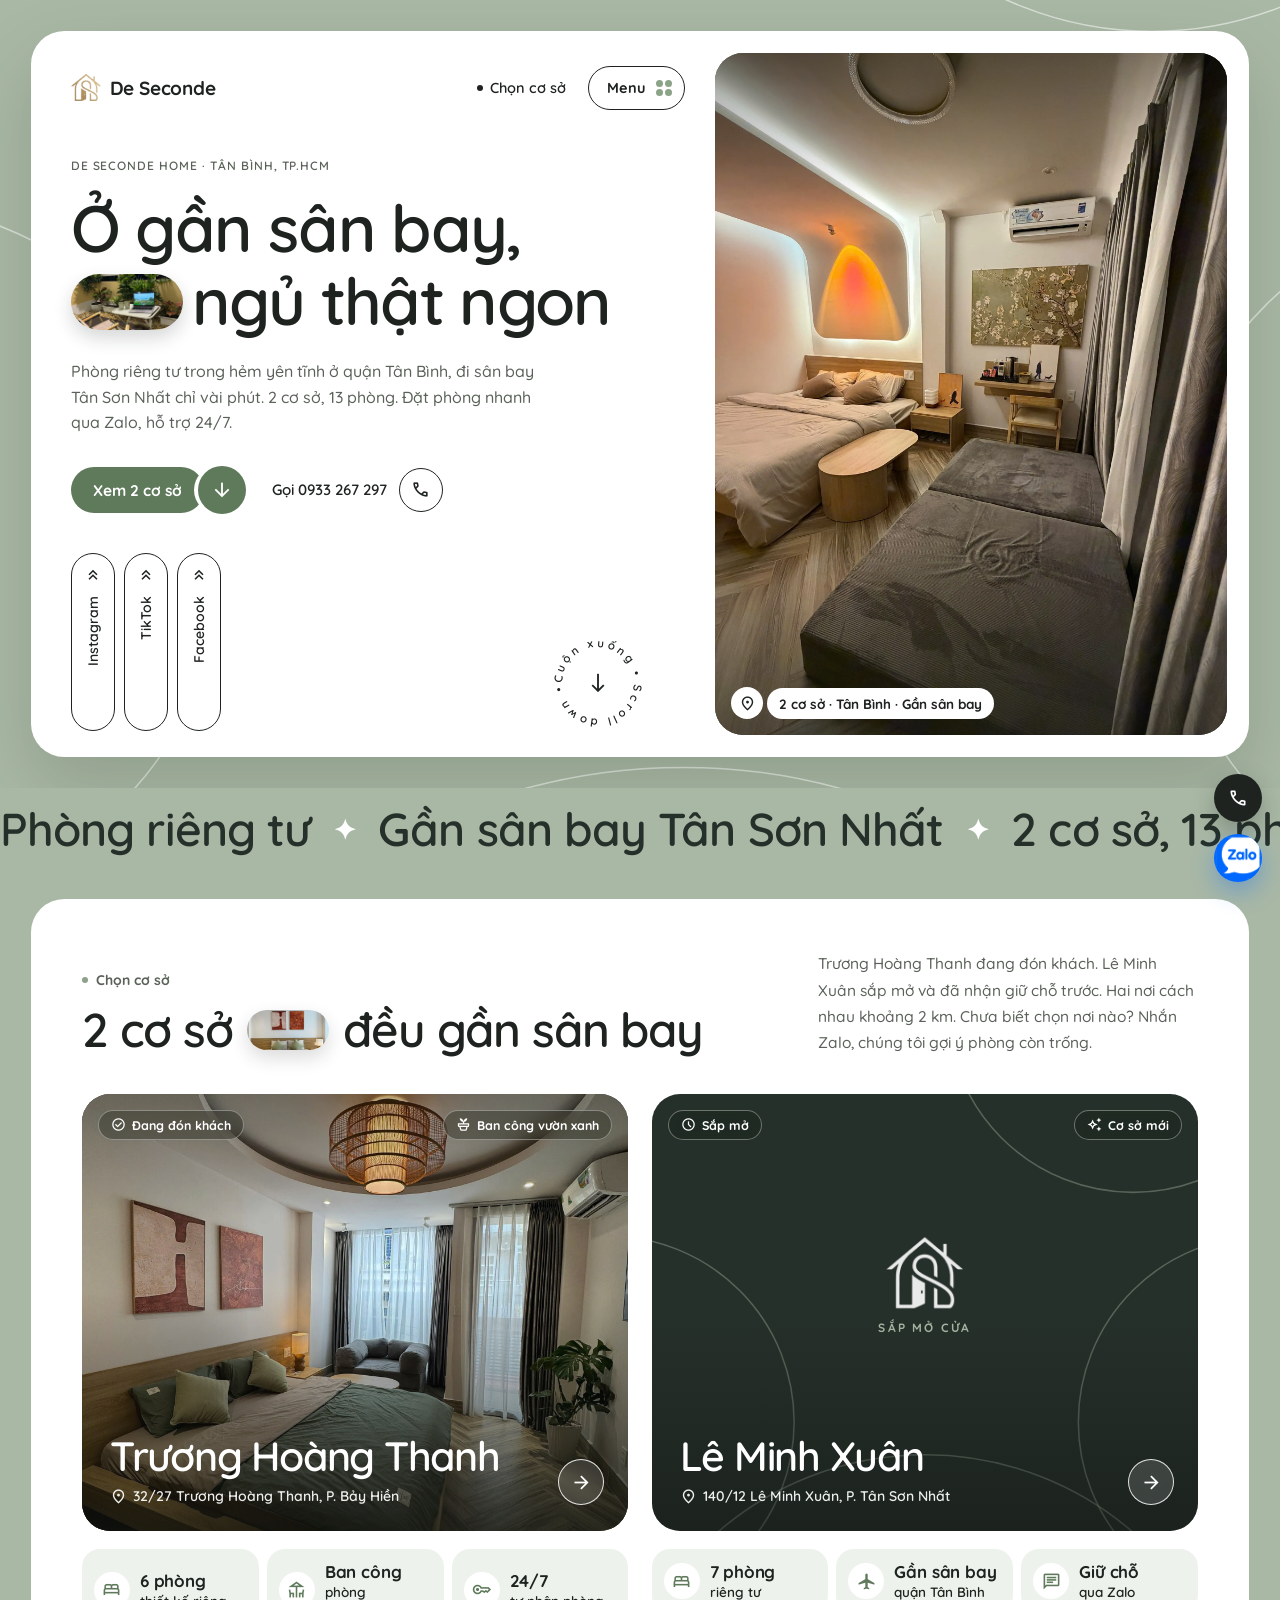
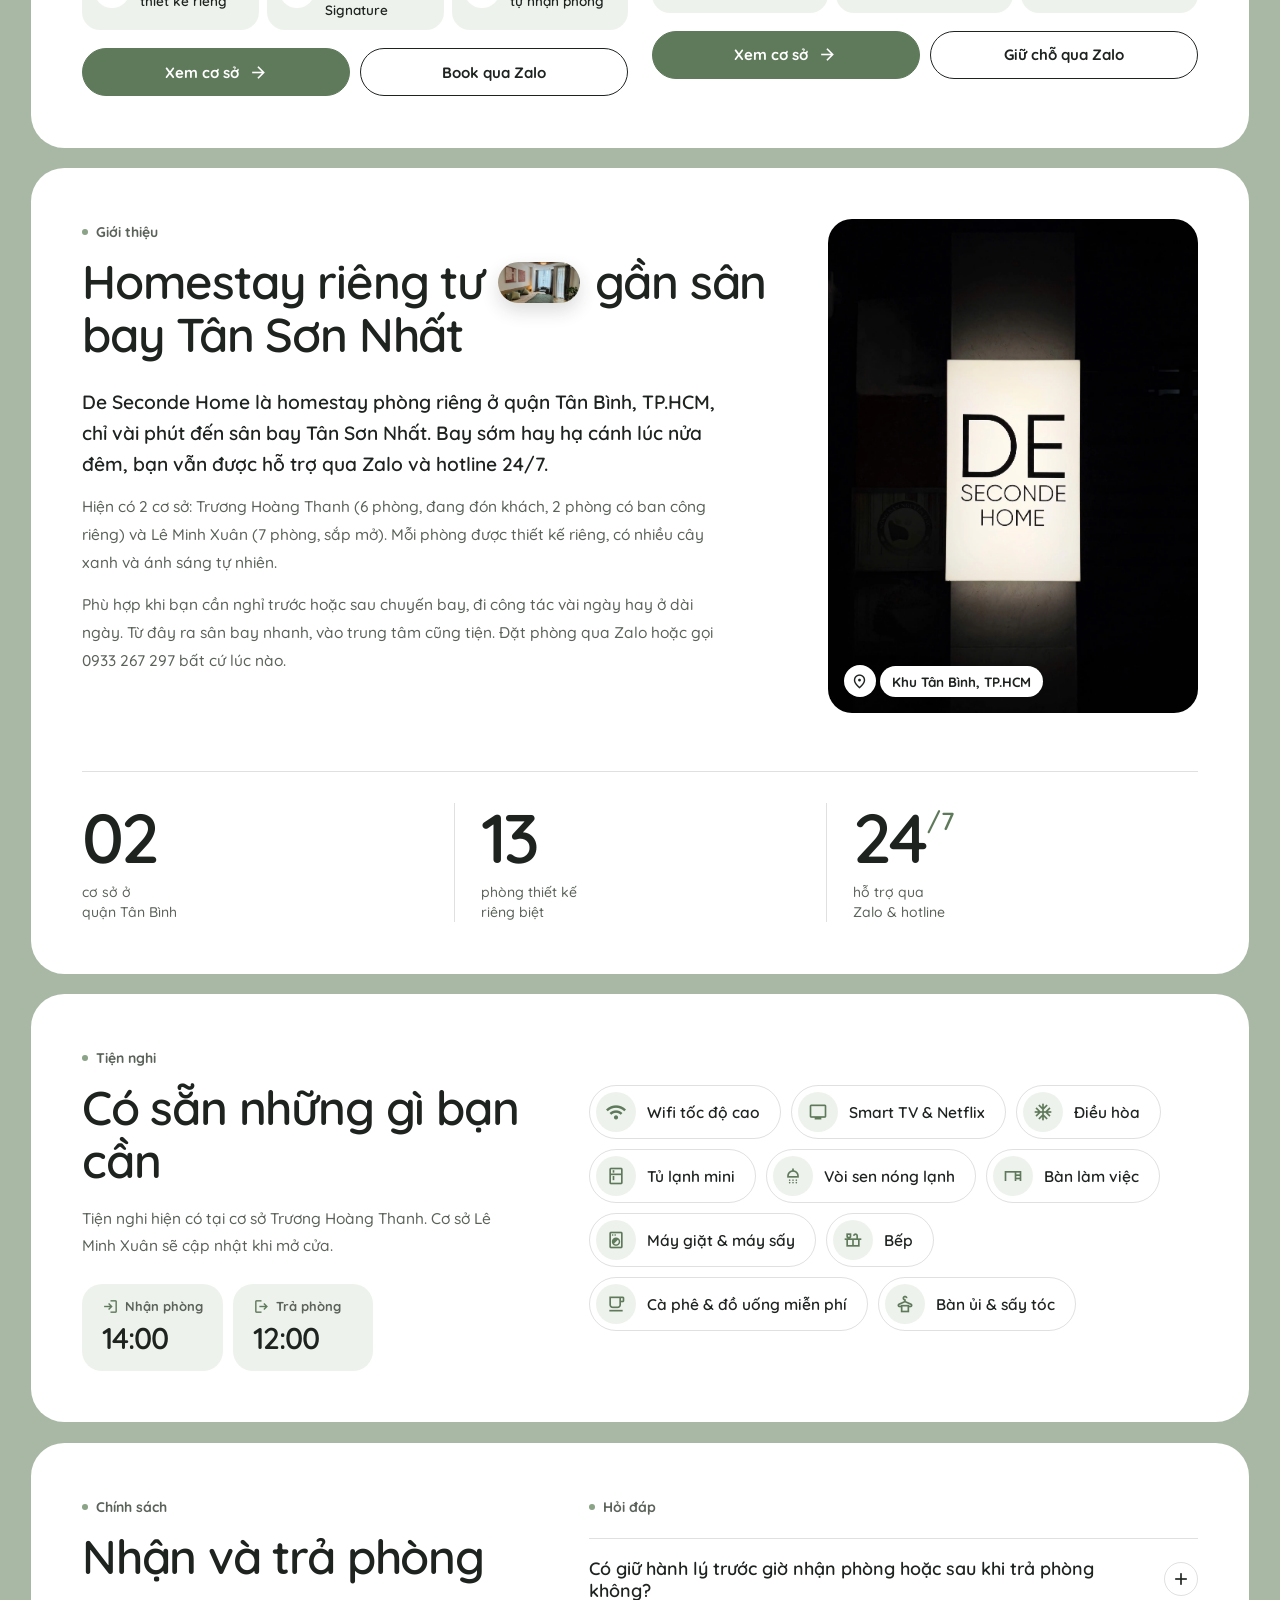
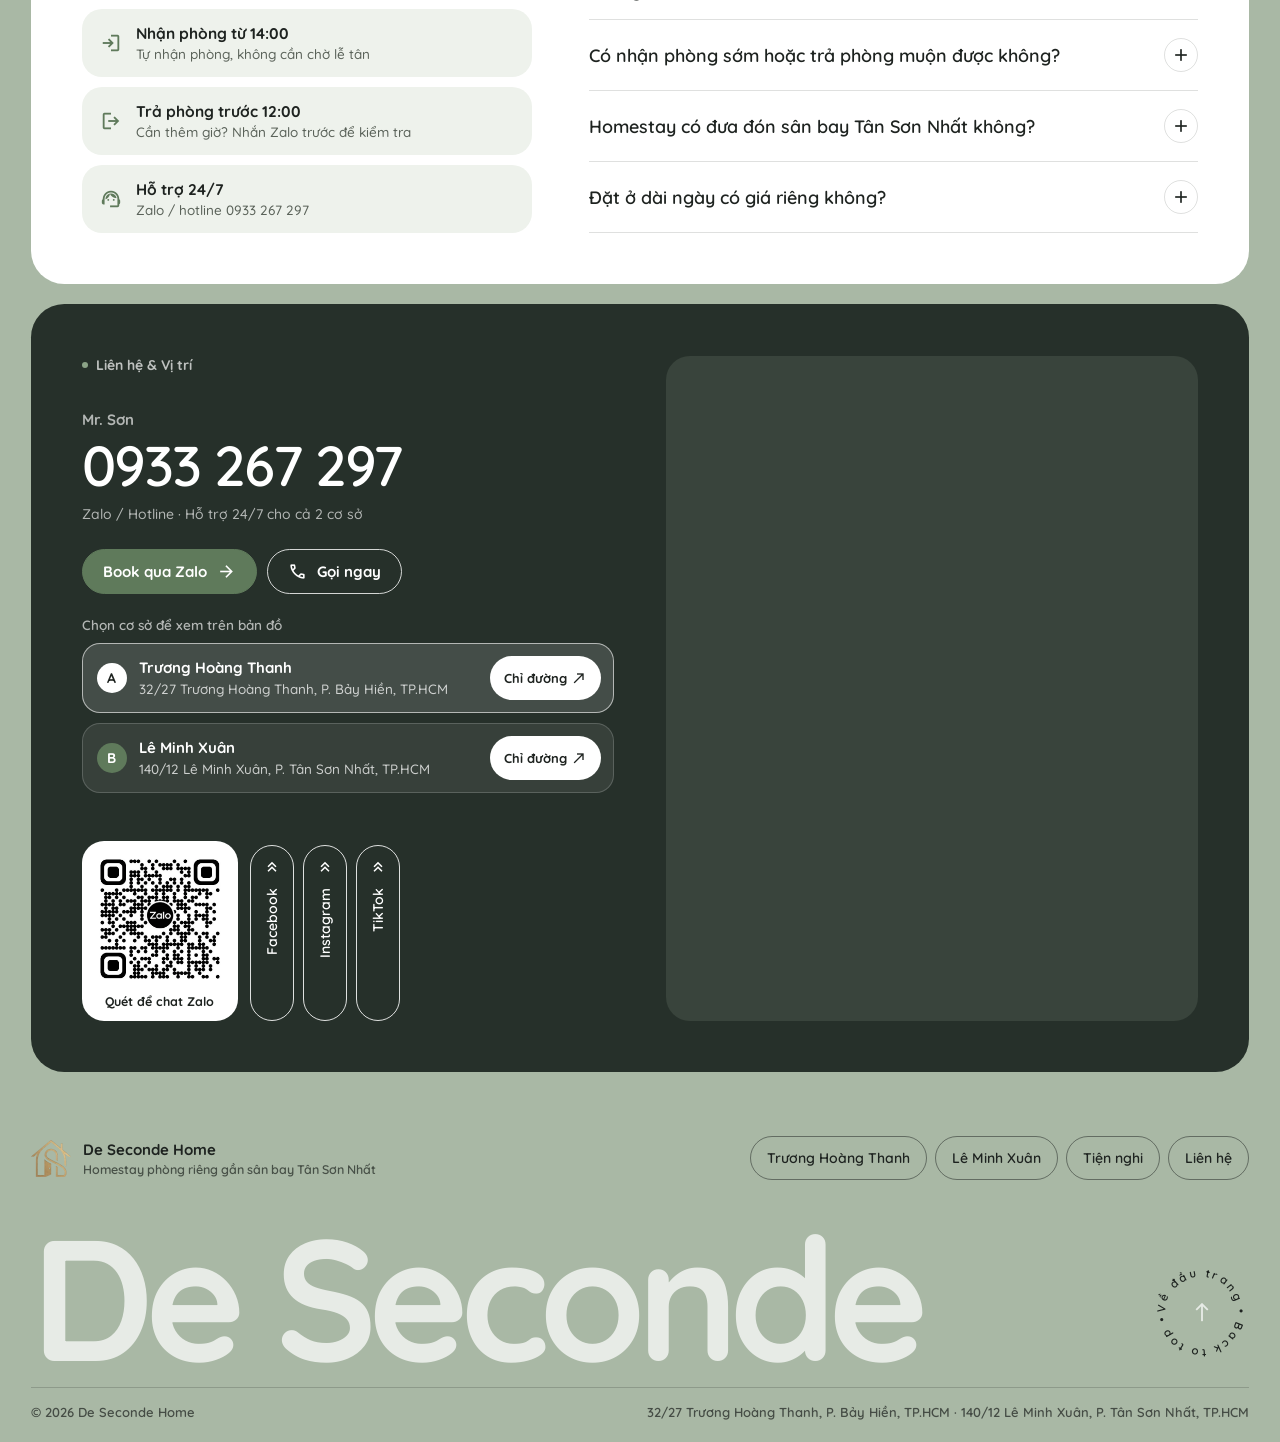
==== commit 5e177293: "Feature: second home" ====
--- a/index.html
+++ b/index.html
@@ -3,733 +3,74 @@
 <head>
 <meta charset="UTF-8">
 <meta name="viewport" content="width=device-width, initial-scale=1.0">
-<title>De Seconde Home | Homestay Near Tan Son Nhat Airport</title>
-<meta name="description" content="Private homestay near Tan Son Nhat Airport — Tân Bình, TP.HCM. 6 phòng riêng tư thiết kế độc lập, ban công xanh, tự nhận phòng 24/7. Book via Zalo: 0933 267 297.">
+<script>document.documentElement.classList.add("js")</script>
+<title>De Seconde Home | Homestay gần sân bay Tân Sơn Nhất · 2 cơ sở tại Tân Bình</title>
+<meta name="description" content="Homestay riêng tư gần sân bay Tân Sơn Nhất. 2 cơ sở, 13 phòng tại khu Tân Bình, TP.HCM: Trương Hoàng Thanh và Lê Minh Xuân. Đặt phòng qua Zalo 0933 267 297.">
 <meta name="robots" content="index, follow">
 <meta name="theme-color" content="#A9B8A5">
-<link rel="icon" href="images/favicon.png" type="image/png" sizes="480x480">
-<link rel="apple-touch-icon" href="images/apple-touch-icon.png">
+<link rel="icon" href="/images/favicon.png" type="image/png" sizes="480x480">
+<link rel="apple-touch-icon" href="/images/apple-touch-icon.png">
 <link rel="preconnect" href="https://fonts.googleapis.com">
 <link rel="preconnect" href="https://fonts.gstatic.com" crossorigin>
-<link rel="preload" as="image" href="images/rooms/moon/moon-01.webp" fetchpriority="high">
+<link rel="preload" as="image" href="/images/rooms/garden/garden-04.webp" fetchpriority="high">
 <link href="https://fonts.googleapis.com/css2?family=Quicksand:wght@500;600;700&display=swap" rel="stylesheet">
 <link href="https://fonts.googleapis.com/css2?family=Material+Symbols+Outlined:opsz,wght,FILL,GRAD@24,400,0,0&display=block" rel="stylesheet">
+<link rel="stylesheet" href="/css/style.css">
 <link rel="canonical" href="https://desecondehome.com/">
 
 <meta property="og:type" content="website">
 <meta property="og:site_name" content="De Seconde Home">
 <meta property="og:locale" content="vi_VN">
 <meta property="og:url" content="https://desecondehome.com/">
-<meta property="og:title" content="De Seconde Home | Homestay Near Tan Son Nhat Airport">
-<meta property="og:description" content="De Seconde Home — private homestay in Tan Binh District, Ho Chi Minh City, minutes from Tan Son Nhat Airport. 6 designed rooms, garden balconies, 24/7 self check-in, high-speed Wi-Fi.">
+<meta property="og:title" content="De Seconde Home | Homestay gần sân bay Tân Sơn Nhất">
+<meta property="og:description" content="Homestay riêng tư gần sân bay Tân Sơn Nhất. 2 cơ sở, 13 phòng tại khu Tân Bình, TP.HCM. Đặt phòng qua Zalo.">
 <meta property="og:image" content="https://desecondehome.com/images/og-image.webp">
 <meta property="og:image:width" content="1200">
 <meta property="og:image:height" content="630">
-<meta property="og:image:alt" content="De Seconde Home — Homestay Near Tan Son Nhat Airport, Tan Binh, Ho Chi Minh City">
+<meta property="og:image:alt" content="De Seconde Home, homestay gần sân bay Tân Sơn Nhất, Tân Bình, TP.HCM">
 
 <meta name="twitter:card" content="summary_large_image">
-<meta name="twitter:title" content="De Seconde Home | Homestay Near Tan Son Nhat Airport">
-<meta name="twitter:description" content="Private homestay near Tan Son Nhat Airport, Tan Binh District. 6 rooms, garden balconies, 24/7 self check-in. Book via Zalo.">
+<meta name="twitter:title" content="De Seconde Home | Homestay gần sân bay Tân Sơn Nhất">
+<meta name="twitter:description" content="Homestay riêng tư gần sân bay Tân Sơn Nhất. 2 cơ sở, 13 phòng tại khu Tân Bình. Đặt phòng qua Zalo.">
 <meta name="twitter:image" content="https://desecondehome.com/images/og-image.webp">
-<meta name="twitter:image:alt" content="De Seconde Home — Homestay Near Tan Son Nhat Airport">
+<meta name="twitter:image:alt" content="De Seconde Home, homestay gần sân bay Tân Sơn Nhất">
 
 <script type="application/ld+json">
 {
   "@context": "https://schema.org",
-  "@type": "LodgingBusiness",
+  "@type": "Organization",
+  "@id": "https://desecondehome.com/#org",
   "name": "De Seconde Home",
-  "alternateName": "De Seconde Homestay SGN",
-  "description": "Private homestay near Tan Son Nhat Airport in Tan Binh District, Ho Chi Minh City. 6 individually designed rooms with 24/7 self check-in, garden balconies, high-speed Wi-Fi, Smart TV and Netflix.",
   "url": "https://desecondehome.com/",
-  "image": [
-    "https://desecondehome.com/images/og-image.webp",
-    "https://desecondehome.com/images/rooms/garden/garden-04.webp",
-    "https://desecondehome.com/images/rooms/moon/moon-01.webp",
-    "https://desecondehome.com/images/rooms/cozy/cozy-07.webp"
-  ],
   "logo": "https://desecondehome.com/images/favicon.png",
+  "description": "Homestay riêng tư gần sân bay Tân Sơn Nhất. 2 cơ sở, 13 phòng tại khu Tân Bình, TP.HCM.",
   "telephone": "+84933267297",
-  "priceRange": "$$",
-  "address": {
-    "@type": "PostalAddress",
-    "streetAddress": "32/27 Trương Hoàng Thanh, Phường Bảy Hiền",
-    "addressLocality": "Tân Bình",
-    "addressRegion": "TP.HCM",
-    "addressCountry": "VN"
-  },
-  "geo": {
-    "@type": "GeoCoordinates",
-    "latitude": 10.7965142,
-    "longitude": 106.6498607
-  },
-  "hasMap": "https://www.google.com/maps/place/De+Seconde+Home+-+Homestay+Quận+Tân+Bình/@10.7598631,106.6880843,14z/data=!4m6!3m5!1s0x3175291b946d5db1:0x566fd5ea37dbffd4!8m2!3d10.7965142!4d106.6498607!16s%2Fg%2F11nqlrkn51",
-  "checkinTime": "14:00",
-  "checkoutTime": "12:00",
-  "amenityFeature": [
-    {"@type": "LocationFeatureSpecification", "name": "Wifi tốc độ cao", "value": true},
-    {"@type": "LocationFeatureSpecification", "name": "Smart TV & Netflix", "value": true},
-    {"@type": "LocationFeatureSpecification", "name": "Điều hòa", "value": true},
-    {"@type": "LocationFeatureSpecification", "name": "Bếp chung", "value": true},
-    {"@type": "LocationFeatureSpecification", "name": "Máy giặt sấy", "value": true},
-    {"@type": "LocationFeatureSpecification", "name": "Tự nhận phòng 24/7", "value": true}
-  ],
+  "areaServed": "Tân Bình, TP.HCM",
   "sameAs": [
     "https://www.facebook.com/deseconde.home/",
     "https://www.instagram.com/deseconde497/",
     "https://www.tiktok.com/@de.seconde"
+  ],
+  "subOrganization": [
+    {
+      "@type": "LodgingBusiness",
+      "@id": "https://desecondehome.com/truong-hoang-thanh/#lodging",
+      "name": "De Seconde Home · Trương Hoàng Thanh",
+      "url": "https://desecondehome.com/truong-hoang-thanh/",
+      "telephone": "+84933267297",
+      "address": {"@type": "PostalAddress", "streetAddress": "32/27 Trương Hoàng Thanh", "addressLocality": "Phường Bảy Hiền", "addressRegion": "TP.HCM", "addressCountry": "VN"}
+    },
+    {
+      "@type": "LodgingBusiness",
+      "@id": "https://desecondehome.com/le-minh-xuan/#lodging",
+      "name": "De Seconde Home · Lê Minh Xuân",
+      "url": "https://desecondehome.com/le-minh-xuan/",
+      "telephone": "+84933267297",
+      "address": {"@type": "PostalAddress", "streetAddress": "140/12 Lê Minh Xuân", "addressLocality": "Phường Tân Sơn Nhất", "addressRegion": "TP.HCM", "addressCountry": "VN"}
+    }
   ]
 }
 </script>
-<style>
-  :root{
-    --bg:#A9B8A5;
-    --card:#FFFFFF;
-    --mist:#EEF2EC;
-    --mist-deep:#DFE7DC;
-    --accent:#8BA387;
-    --accent-deep:#5F7A5B;
-    --forest:#26302A;
-    --ink:#1E2320;
-    --ink-soft:#5A6259;
-    --line:rgba(30,35,32,0.14);
-    --radius:clamp(22px,2.6vw,34px);
-    --shadow:0 30px 70px rgba(38,52,36,0.16);
-    --h-bg:var(--bg);--h-card:var(--card);--h-ink:var(--ink);--h-soft:var(--ink-soft);
-    --h-accent:var(--accent);--h-accent-deep:var(--accent-deep);--h-line:var(--line);
-  }
-  *{margin:0;padding:0;box-sizing:border-box;}
-  html{scroll-behavior:smooth;}
-  body{
-    background:var(--bg);
-    color:var(--ink);
-    font-family:'Quicksand',sans-serif;font-weight:500;
-    -webkit-font-smoothing:antialiased;
-    overflow-x:hidden;
-  }
-  h1,h2,h3{font-family:'Quicksand',sans-serif;}
-  a{color:inherit;}
-  img{max-width:100%;display:block;}
-  [id]{scroll-margin-top:16px;}
-  @media (prefers-reduced-motion:reduce){html{scroll-behavior:auto;}}
-
-  .msi{
-    font-family:'Material Symbols Outlined';font-weight:normal;font-style:normal;
-    display:inline-block;line-height:1;letter-spacing:normal;text-transform:none;
-    white-space:nowrap;word-wrap:normal;direction:ltr;vertical-align:middle;
-    -webkit-font-smoothing:antialiased;font-variation-settings:'FILL' 0,'wght' 400,'GRAD' 0,'opsz' 24;
-  }
-
-  /* ---------- Scroll reveal ---------- */
-  .reveal{opacity:0;transform:translateY(26px);transition:opacity .7s ease, transform .7s ease;}
-  .reveal.in{opacity:1;transform:translateY(0);}
-
-  /* ---------- Shared section parts ---------- */
-  .kicker{display:inline-flex;align-items:center;gap:8px;font-size:14px;font-weight:700;color:var(--ink-soft);}
-  .kicker::before{content:'';width:6px;height:6px;border-radius:50%;background:var(--accent);}
-  .panel-dark .kicker{color:rgba(255,255,255,0.7);}
-  .h2{
-    font-size:clamp(30px,3.7vw,54px);font-weight:600;line-height:1.12;letter-spacing:-.025em;margin-top:14px;
-  }
-  .ipill{
-    display:inline-block;vertical-align:-.08em;width:1.72em;height:.86em;margin:0 .06em;
-    border-radius:999px;overflow:hidden;box-shadow:0 8px 18px rgba(30,35,32,0.16);
-  }
-  .ipill img{width:100%;height:100%;object-fit:cover;}
-  .pill-btn{
-    display:inline-flex;align-items:center;gap:10px;padding:12px 20px;border-radius:999px;
-    border:1.5px solid var(--ink);text-decoration:none;font-weight:700;font-size:15px;
-    transition:background .2s,color .2s,border-color .2s;white-space:nowrap;
-  }
-  .pill-btn .msi{font-size:19px;transition:transform .25s;}
-  .pill-btn:hover{background:var(--ink);color:#fff;}
-  .pill-btn:hover .msi{transform:translateX(3px);}
-  .round-btn{
-    flex:0 0 auto;width:46px;height:46px;border-radius:50%;display:flex;align-items:center;justify-content:center;
-    border:1.5px solid currentColor;transition:background .25s,color .25s,transform .35s;
-  }
-  .round-btn .msi{font-size:21px;}
-
-  /* ---------- Hero (split card, room viewer) ---------- */
-  .hero{
-    position:relative;overflow:hidden;background:var(--h-bg);
-    padding:clamp(14px,2.4vw,34px);font-family:'Quicksand',sans-serif;color:var(--h-ink);
-  }
-  .hero-arcs{position:absolute;inset:0;width:100%;height:100%;pointer-events:none;}
-  .hero-arcs circle{fill:none;stroke:rgba(255,255,255,0.55);stroke-width:1.4;}
-  .hero-card{
-    position:relative;z-index:1;max-width:1280px;margin:0 auto;background:var(--h-card);
-    border-radius:clamp(22px,2.6vw,34px);padding:clamp(14px,1.8vw,22px);
-    display:grid;grid-template-columns:minmax(0,1fr) auto;gap:clamp(18px,2.4vw,34px);
-    box-shadow:0 30px 70px rgba(38,52,36,0.18);
-  }
-  .hero-left{display:flex;flex-direction:column;min-width:0;padding:clamp(6px,1vw,14px) 0 4px clamp(6px,1.4vw,18px);}
-
-  /* top bar */
-  .hero-top{display:flex;align-items:center;justify-content:space-between;gap:12px;}
-  .brand{display:flex;align-items:center;gap:9px;text-decoration:none;font-weight:700;font-size:19px;letter-spacing:-.2px;}
-  .brand img{width:30px;height:auto;}
-  .hero-nav{position:relative;display:flex;align-items:center;gap:clamp(12px,2vw,22px);}
-  .nav-link{display:flex;align-items:center;gap:7px;text-decoration:none;font-size:14.5px;font-weight:600;}
-  .nav-link::before{content:'';width:6px;height:6px;border-radius:50%;background:var(--h-ink);}
-  .nav-link:hover{color:var(--h-accent-deep);}
-  .menu-btn{
-    display:flex;align-items:center;gap:10px;padding:9px 12px 9px 18px;border-radius:999px;
-    border:1.5px solid var(--h-ink);background:none;font:inherit;font-size:14.5px;font-weight:700;
-    color:var(--h-ink);cursor:pointer;transition:background .2s,color .2s;
-  }
-  .menu-btn:hover,.menu-btn[aria-expanded="true"]{background:var(--h-ink);color:#fff;}
-  .menu-dots{display:grid;grid-template-columns:repeat(2,7px);gap:2px;}
-  .menu-dots i{width:7px;height:7px;border-radius:50%;background:var(--h-accent);}
-  .menu-pop{
-    position:absolute;top:calc(100% + 10px);right:0;z-index:20;min-width:210px;padding:8px;
-    background:#fff;border:1px solid var(--h-line);border-radius:18px;box-shadow:0 24px 50px rgba(30,35,32,0.18);
-  }
-  .menu-pop[hidden]{display:none;}
-  .menu-pop a{display:flex;align-items:center;gap:10px;padding:10px 12px;border-radius:12px;text-decoration:none;font-size:14.5px;font-weight:600;}
-  .menu-pop a:hover{background:#EEF2EC;}
-  .menu-pop .msi{font-size:19px;color:var(--h-accent-deep);}
-
-  /* headline */
-  .hero-main{margin:auto 0;padding:clamp(28px,5vh,64px) 0 clamp(24px,4vh,48px);}
-  .hero-h1{
-    font-family:'Quicksand',sans-serif;font-weight:600;letter-spacing:-.025em;
-    font-size:clamp(40px,5.1vw,76px);line-height:1.12;
-  }
-  .h1-row{display:block;white-space:nowrap;}
-  .h1-tag{
-    display:inline-block;vertical-align:.75em;margin-left:.35em;max-width:150px;font-size:11px;line-height:1.4;
-    font-weight:600;letter-spacing:.08em;text-transform:uppercase;white-space:normal;color:var(--h-soft);
-  }
-  .h1-pill{
-    display:inline-block;vertical-align:-.08em;width:1.72em;height:.86em;margin-right:.14em;
-    border-radius:999px;overflow:hidden;box-shadow:0 8px 18px rgba(30,35,32,0.18);
-  }
-  .h1-pill img{width:100%;height:100%;object-fit:cover;object-position:center 45%;}
-  .hero-lead{font-size:clamp(15px,1.25vw,17.5px);line-height:1.6;color:var(--h-soft);max-width:470px;margin-top:22px;font-weight:500;}
-  .hero-ctas{display:flex;flex-wrap:wrap;align-items:center;gap:14px 26px;margin-top:30px;}
-  .cta-main{
-    display:inline-flex;align-items:center;text-decoration:none;font-weight:700;font-size:15.5px;color:#fff;
-  }
-  .cta-main .cta-label{background:var(--h-accent);padding:13px 22px;border-radius:999px;transition:background .25s;}
-  .cta-main .cta-ic{
-    width:48px;height:48px;border-radius:50%;margin-left:-6px;background:var(--h-accent);
-    display:flex;align-items:center;justify-content:center;box-shadow:-4px 0 0 #fff;transition:transform .25s,background .25s;
-  }
-  .cta-main .cta-ic .msi{font-size:22px;}
-  .cta-main:hover .cta-label,.cta-main:hover .cta-ic{background:var(--h-accent-deep);}
-  .cta-main:hover .cta-ic{transform:translateX(4px);}
-  .cta-call{display:inline-flex;align-items:center;gap:12px;text-decoration:none;font-weight:600;font-size:15px;}
-  .cta-call .call-ic{
-    width:40px;height:40px;border-radius:50%;border:1.5px solid var(--h-ink);
-    display:flex;align-items:center;justify-content:center;transition:background .2s,color .2s;
-  }
-  .cta-call .call-ic .msi{font-size:19px;}
-  .cta-call:hover .call-ic{background:var(--h-ink);color:#fff;}
-
-  /* bottom row */
-  .hero-bottom{display:flex;align-items:flex-end;gap:12px;}
-  .mini{
-    position:relative;flex:0 0 auto;width:clamp(170px,15vw,210px);aspect-ratio:1/0.88;border-radius:20px;
-    overflow:hidden;cursor:pointer;background:#DDE5DA;
-  }
-  .mini img{position:absolute;inset:0;width:100%;height:100%;object-fit:cover;transition:opacity .5s ease;}
-  .mini img:not(.is-on){opacity:0;}
-  .mini-nav{position:absolute;top:10px;right:10px;display:flex;background:rgba(255,255,255,0.9);border-radius:999px;padding:2px;}
-  .mini-nav button{
-    width:28px;height:28px;border-radius:50%;border:none;background:none;cursor:pointer;color:var(--h-ink);
-    display:flex;align-items:center;justify-content:center;
-  }
-  .mini-nav button:last-child{background:#fff;box-shadow:0 2px 6px rgba(0,0,0,0.12);}
-  .mini-nav .msi{font-size:18px;}
-  .mini-tags{position:absolute;left:0;bottom:0;display:flex;flex-direction:column;align-items:flex-start;}
-  .mini-tags > span{
-    display:flex;align-items:center;gap:4px;background:#fff;font-size:11.5px;font-weight:600;
-    padding:4px 10px 4px 8px;border-top-right-radius:10px;white-space:nowrap;max-width:190px;overflow:hidden;text-overflow:ellipsis;
-  }
-  .mini-tags .msi{font-size:14px;}
-  .socials{display:flex;gap:9px;}
-  .social-pill{
-    display:flex;flex-direction:column;align-items:center;gap:12px;width:44px;height:178px;padding:12px 0 16px;
-    border:1.5px solid var(--h-ink);border-radius:999px;text-decoration:none;font-size:14px;font-weight:600;
-    transition:background .2s,color .2s;
-  }
-  .social-pill .msi{font-size:18px;}
-  .social-pill span:last-child{writing-mode:vertical-rl;transform:rotate(180deg);}
-  .social-pill:hover{background:var(--h-ink);color:#fff;}
-  .scroll-badge{
-    position:relative;margin-left:auto;margin-right:clamp(0px,3vw,40px);width:96px;height:96px;flex:0 0 auto;
-    display:flex;align-items:center;justify-content:center;text-decoration:none;
-  }
-  .scroll-badge svg{position:absolute;inset:0;animation:badge-spin 16s linear infinite;}
-  .scroll-badge text{font-family:'Quicksand',sans-serif;font-size:11.5px;font-weight:600;letter-spacing:2.2px;fill:var(--h-ink);}
-  .scroll-badge .msi{font-size:22px;transition:transform .25s;}
-  .scroll-badge:hover .msi{transform:translateY(4px);}
-  @keyframes badge-spin{to{transform:rotate(360deg);}}
-
-  /* right: room viewer */
-  .viewer{
-    position:relative;overflow:hidden;background:#2A302A;border-radius:clamp(18px,2.2vw,28px);
-    width:max(340px,min(540px,40vw,calc((100svh - 90px)*.75)));aspect-ratio:3/4;color:#fff;isolation:isolate;
-  }
-  .v-stage{position:absolute;inset:0;cursor:zoom-in;}
-  .v-img{position:absolute;inset:0;width:100%;height:100%;object-fit:cover;opacity:0;transform:scale(1.04);
-    transition:opacity .8s ease,transform 6s ease-out;}
-  .v-img.is-on{opacity:1;transform:scale(1);}
-  .v-shade{position:absolute;inset:0;pointer-events:none;
-    background:linear-gradient(180deg,rgba(15,18,15,0.42) 0%,rgba(15,18,15,0) 22%,rgba(15,18,15,0) 70%,rgba(15,18,15,0.5) 100%);}
-  .v-tabs{
-    position:absolute;top:14px;left:14px;right:14px;z-index:3;display:flex;align-items:center;gap:6px;justify-content:flex-end;
-  }
-  .v-tabs-scroll{display:flex;gap:4px;overflow-x:auto;scrollbar-width:none;padding:2px;}
-  .v-tabs-scroll::-webkit-scrollbar{display:none;}
-  .v-tab{
-    flex:0 0 auto;padding:7px 14px;border-radius:999px;border:1.3px solid rgba(255,255,255,0.85);
-    background:rgba(20,24,20,0.18);backdrop-filter:blur(6px);-webkit-backdrop-filter:blur(6px);
-    color:#fff;font:inherit;font-family:'Quicksand',sans-serif;font-size:14px;font-weight:600;cursor:pointer;
-    transition:background .25s,color .25s;
-  }
-  .v-tab:hover{background:rgba(255,255,255,0.22);}
-  .v-tab[aria-selected="true"]{background:#fff;color:var(--h-ink);}
-  .v-play{
-    flex:0 0 auto;position:relative;width:36px;height:36px;border-radius:50%;border:none;background:#fff;
-    cursor:pointer;display:flex;align-items:center;justify-content:center;color:var(--h-ink);
-  }
-  .v-play svg{position:absolute;inset:3px;width:30px;height:30px;transform:rotate(-90deg);}
-  .v-play circle{fill:none;stroke:var(--h-accent);stroke-width:2.4;stroke-dasharray:88;stroke-dashoffset:88;}
-  .v-play .msi{font-size:16px;}
-  .viewer.is-playing .v-play circle{animation:ring var(--v-dur,6s) linear forwards;}
-  @keyframes ring{to{stroke-dashoffset:0;}}
-
-  .v-hotspots{position:absolute;inset:0;z-index:2;pointer-events:none;}
-  .hs{position:absolute;display:flex;align-items:center;transform:translate(-18px,-50%);opacity:0;
-    transition:opacity .5s ease .35s,transform .5s ease .35s;}
-  .hs.is-on{opacity:1;}
-  .hs.left{flex-direction:row-reverse;transform:translate(calc(-100% + 18px),-50%);}
-  .hs-dot{
-    position:relative;flex:0 0 auto;width:14px;height:14px;border-radius:50%;background:#fff;margin:0 11px;
-    box-shadow:0 0 0 6px rgba(255,255,255,0.28);
-  }
-  .hs-dot::after{content:'';position:absolute;inset:-6px;border-radius:50%;border:1.5px solid rgba(255,255,255,0.7);animation:pulse 2.4s ease-out infinite;}
-  @keyframes pulse{from{transform:scale(.6);opacity:1;}to{transform:scale(1.9);opacity:0;}}
-  .hs-chip{
-    display:flex;align-items:center;gap:9px;padding:6px 14px 6px 6px;border-radius:999px;
-    background:rgba(24,30,24,0.34);backdrop-filter:blur(10px) saturate(140%);-webkit-backdrop-filter:blur(10px) saturate(140%);
-    border:1px solid rgba(255,255,255,0.35);box-shadow:0 10px 26px rgba(0,0,0,0.18);white-space:nowrap;
-  }
-  .hs-ic{width:34px;height:34px;border-radius:50%;background:rgba(255,255,255,0.3);display:flex;align-items:center;justify-content:center;}
-  .hs-ic .msi{font-size:19px;}
-  .hs-t{font-size:14.5px;font-weight:700;line-height:1.15;text-shadow:0 1px 6px rgba(0,0,0,0.25);}
-  .hs-s{display:block;font-size:11.5px;font-weight:600;opacity:.9;text-align:right;text-decoration:underline;text-underline-offset:2px;}
-
-  .v-next{
-    position:absolute;left:16px;bottom:66px;z-index:3;width:clamp(96px,22%,124px);aspect-ratio:1/0.82;padding:0;
-    border-radius:16px;overflow:hidden;border:2px solid rgba(255,255,255,0.75);cursor:pointer;background:#333;
-    box-shadow:0 12px 26px rgba(0,0,0,0.3);
-  }
-  .v-next img{width:100%;height:100%;object-fit:cover;transition:transform .5s ease;}
-  .v-next:hover img{transform:scale(1.08);}
-  .v-next .msi{
-    position:absolute;left:50%;top:50%;transform:translate(-50%,-50%);width:32px;height:32px;border-radius:50%;
-    background:rgba(255,255,255,0.3);backdrop-filter:blur(6px);-webkit-backdrop-filter:blur(6px);
-    border:1.5px solid rgba(255,255,255,0.85);color:#fff;font-size:18px;display:flex;align-items:center;justify-content:center;
-  }
-  .v-loc{
-    position:absolute;left:16px;bottom:16px;z-index:3;display:flex;align-items:center;text-decoration:none;
-    color:var(--h-ink);font-size:13.5px;font-weight:700;
-  }
-  .v-loc .pin{width:32px;height:32px;border-radius:50%;background:#fff;display:flex;align-items:center;justify-content:center;margin-right:4px;}
-  .v-loc .pin .msi{font-size:17px;}
-  .v-loc .txt{background:#fff;padding:7px 12px;border-radius:999px;}
-  .v-count{
-    position:absolute;right:16px;bottom:14px;z-index:3;display:flex;align-items:center;gap:6px;
-    font-size:clamp(20px,2vw,26px);font-weight:500;font-variant-numeric:tabular-nums;letter-spacing:-.5px;
-  }
-  .v-count button{
-    width:34px;height:34px;border:none;background:none;color:#fff;cursor:pointer;display:flex;align-items:center;justify-content:center;
-    opacity:.85;transition:opacity .2s,transform .2s;
-  }
-  .v-count button:hover{opacity:1;}
-  .v-count button:first-child:hover{transform:translateX(-3px);}
-  .v-count button:last-child:hover{transform:translateX(3px);}
-  .v-count .msi{font-size:24px;}
-  .v-room{
-    position:absolute;right:18px;bottom:56px;z-index:3;font-size:11px;font-weight:700;letter-spacing:.14em;
-    text-transform:uppercase;opacity:.85;text-shadow:0 1px 6px rgba(0,0,0,0.35);
-  }
-
-  .hero :focus-visible{outline:2px solid var(--h-accent-deep);outline-offset:3px;}
-  .viewer :focus-visible{outline-color:#fff;}
-  .sr-only{position:absolute;width:1px;height:1px;overflow:hidden;clip:rect(0 0 0 0);white-space:nowrap;}
-
-  @media (max-width:1100px){
-    .social-pill{height:150px;}
-    .scroll-badge{display:none;}
-  }
-  @media (max-width:899px){
-    .hero-card{grid-template-columns:minmax(0,1fr);}
-    .hero-left{display:contents;}
-    .hero-top{order:1;padding:4px 4px 0;}
-    .hero-main{order:2;padding:26px 4px 6px;}
-    .viewer{order:3;width:100%;}
-    .hero-bottom{order:4;padding:0 0 2px;}
-    .h1-row{white-space:normal;}
-    .h1-tag{display:block;max-width:none;margin:8px 0 10px;font-size:10.5px;}
-    .hero-ctas{margin-top:24px;}
-    .mini{width:min(46%,220px);}
-    .socials{flex:1;flex-direction:column;justify-content:flex-end;}
-    .social-pill{width:auto;height:auto;flex-direction:row;justify-content:center;padding:10px 14px;gap:8px;}
-    .social-pill span:last-child{writing-mode:horizontal-tb;transform:none;}
-    .social-pill .msi{transform:rotate(90deg);}
-  }
-  @media (max-width:520px){
-    .nav-link{display:none;}
-    .hero-h1{font-size:clamp(32px,9.6vw,46px);}
-    .h1-row{white-space:nowrap;}
-    .v-tab{padding:6px 11px;font-size:13px;}
-    .v-tabs{justify-content:flex-start;}
-    .hs-chip{padding:4px 11px 4px 4px;gap:7px;}
-    .hs-ic{width:28px;height:28px;}
-    .hs-ic .msi{font-size:16px;}
-    .hs-t{font-size:12.5px;}
-    .hs-s{display:none;}
-    .v-next,.loc-extra{display:none;}
-    .v-loc{left:12px;bottom:12px;font-size:12.5px;}
-    .v-count{right:10px;bottom:10px;}
-    .v-room{display:none;}
-    .cta-main .cta-label{padding:12px 18px;}
-    .cta-main .cta-ic{width:44px;height:44px;}
-  }
-  @media (prefers-reduced-motion:reduce){
-    .scroll-badge svg,.hs-dot::after{animation:none;}
-    .v-img{transition:opacity .3s ease;transform:none;}
-  }
-
-  /* ---------- Page stack (cards on sage) ---------- */
-  .stack{
-    display:grid;gap:clamp(14px,1.6vw,22px);
-    padding:0 clamp(14px,2.4vw,34px);
-  }
-  .panel{
-    --pad:clamp(22px,4vw,60px);
-    width:100%;max-width:1280px;margin:0 auto;min-width:0;
-    background:var(--card);border-radius:var(--radius);padding:var(--pad);
-  }
-  .panel-dark{background:var(--forest);color:#fff;}
-
-  /* ---------- Marquee ---------- */
-  .marquee{overflow:hidden;padding:clamp(4px,1vw,12px) 0 clamp(14px,1.6vw,22px);margin:0 calc(-1 * clamp(14px,2.4vw,34px));}
-  .marquee-track{display:flex;width:max-content;animation:marquee 46s linear infinite;}
-  .marquee-track span{
-    display:flex;align-items:center;gap:.5em;padding-right:.5em;white-space:nowrap;
-    font-size:clamp(26px,3.6vw,52px);font-weight:600;letter-spacing:-.02em;color:#fff;
-  }
-  .marquee-track i{font-style:normal;color:var(--accent-deep);font-size:.6em;}
-  @keyframes marquee{to{transform:translateX(-50%);}}
-
-  /* ---------- Intro ---------- */
-  .intro{display:grid;grid-template-columns:minmax(0,1.3fr) minmax(0,.7fr);gap:clamp(24px,4.5vw,72px);}
-  .intro-lead{font-size:clamp(17px,1.5vw,20px);line-height:1.6;font-weight:600;margin-top:26px;max-width:640px;}
-  .intro-text p:not(.intro-lead){font-size:15.5px;line-height:1.8;color:var(--ink-soft);margin-top:14px;max-width:640px;}
-  .intro-photo{position:relative;border-radius:24px;overflow:hidden;align-self:start;aspect-ratio:3/4;background:var(--forest);}
-  .intro-photo img{width:100%;height:100%;object-fit:cover;}
-  .intro-photo .v-loc{color:var(--ink);}
-  .stats{grid-column:1/-1;display:grid;grid-template-columns:repeat(3,minmax(0,1fr));border-top:1px solid var(--line);padding-top:clamp(20px,2.4vw,32px);}
-  .stat{padding:0 clamp(12px,2vw,28px);border-left:1px solid var(--line);}
-  .stat:first-child{padding-left:0;border-left:none;}
-  .stat b{display:block;font-size:clamp(38px,5.4vw,78px);font-weight:600;letter-spacing:-.045em;line-height:1;}
-  .stat b sup{font-size:.36em;vertical-align:1.3em;margin-left:.1em;color:var(--accent-deep);letter-spacing:0;}
-  .stat span{display:block;font-size:14px;color:var(--ink-soft);margin-top:10px;line-height:1.45;}
-
-  /* ---------- Section heads ---------- */
-  .sec-head{display:flex;justify-content:space-between;align-items:flex-end;flex-wrap:wrap;gap:22px 48px;margin-bottom:clamp(24px,3vw,44px);}
-  .sec-head .h2{max-width:760px;}
-  .sec-aside{max-width:380px;display:flex;flex-direction:column;align-items:flex-start;gap:18px;}
-  .sec-aside p{font-size:15.5px;line-height:1.7;color:var(--ink-soft);}
-
-  /* ---------- Glass chip (shared on photos) ---------- */
-  .gchip{
-    display:inline-flex;align-items:center;gap:6px;padding:6px 12px;border-radius:999px;
-    background:rgba(24,30,24,0.34);backdrop-filter:blur(10px) saturate(140%);-webkit-backdrop-filter:blur(10px) saturate(140%);
-    border:1px solid rgba(255,255,255,0.35);color:#fff;font-size:12.5px;font-weight:700;white-space:nowrap;
-  }
-  .gchip .msi{font-size:15px;}
-
-  /* ---------- Ambience mosaic ---------- */
-  .bento{
-    display:grid;gap:clamp(8px,1vw,14px);
-    grid-template-columns:repeat(12,1fr);grid-template-rows:repeat(11,1fr);
-    aspect-ratio:8/7;
-  }
-  .b-tile{
-    position:relative;overflow:hidden;border-radius:clamp(14px,1.6vw,22px);min-width:0;min-height:0;cursor:pointer;
-    background:var(--mist);
-    opacity:0;transform:translateY(22px) scale(.985);
-    transition:opacity .8s cubic-bezier(.22,.61,.36,1),transform .8s cubic-bezier(.22,.61,.36,1);
-  }
-  .ambience.in .b-tile{opacity:1;transform:none;}
-  .ambience.in .b-tile:nth-child(2){transition-delay:.06s;}
-  .ambience.in .b-tile:nth-child(3){transition-delay:.12s;}
-  .ambience.in .b-tile:nth-child(4){transition-delay:.18s;}
-  .ambience.in .b-tile:nth-child(5){transition-delay:.24s;}
-  .ambience.in .b-tile:nth-child(6){transition-delay:.30s;}
-  .ambience.in .b-tile:nth-child(7){transition-delay:.36s;}
-  .ambience.in .b-tile:nth-child(8){transition-delay:.42s;}
-  .ambience.in .b-tile:nth-child(9){transition-delay:.48s;}
-  .b-tile img{width:100%;height:100%;object-fit:cover;transition:transform .9s cubic-bezier(.22,.61,.36,1);}
-  .b-tile:hover img{transform:scale(1.06);}
-  .b-tile figcaption{
-    position:absolute;left:12px;bottom:12px;max-width:calc(100% - 24px);overflow:hidden;text-overflow:ellipsis;
-    opacity:0;transform:translateY(8px);transition:opacity .4s ease,transform .4s ease;
-  }
-  .b-tile:hover figcaption{opacity:1;transform:none;}
-  .b-note{
-    display:flex;flex-direction:column;justify-content:space-between;gap:10px;padding:clamp(14px,1.6vw,22px);
-    text-decoration:none;color:#fff;background:var(--accent);transition:background .3s ease;
-  }
-  .b-note:hover{background:var(--accent-deep);}
-  .b-note-label{font-size:13px;font-weight:700;opacity:.85;}
-  .b-note-text{font-size:clamp(17px,1.7vw,24px);font-weight:600;line-height:1.2;letter-spacing:-.01em;}
-  .b-note .round-btn{width:40px;height:40px;align-self:flex-end;}
-  .b-note:hover .round-btn{background:#fff;color:var(--accent-deep);transform:rotate(-45deg);}
-
-  .b1{grid-area:1/1/8/6;}   .b8{grid-area:8/1/12/6;}
-  .b2{grid-area:1/6/4/10;}  .b4{grid-area:1/10/5/13;}
-  .b3{grid-area:4/6/9/10;}  .b5{grid-area:5/10/9/13;}
-  .b6{grid-area:9/6/12/9;}  .b7{grid-area:9/9/12/11;} .b9{grid-area:9/11/12/13;}
-
-  @media (max-width:899px){
-    .bento{grid-template-columns:repeat(6,1fr);grid-template-rows:repeat(13,1fr);aspect-ratio:6/13;}
-    .b1{grid-area:1/1/6/5;}  .b8{grid-area:1/5/3/7;}  .b3{grid-area:3/5/6/7;}
-    .b4{grid-area:6/1/9/3;}  .b5{grid-area:6/3/9/5;}  .b6{grid-area:6/5/9/7;}
-    .b7{grid-area:9/1/12/3;} .b2{grid-area:9/3/12/7;} .b9{grid-area:12/1/14/7;}
-    .b-note{flex-direction:row;align-items:center;}
-    .b-note .round-btn{align-self:center;}
-  }
-  @media (max-width:600px){
-    .bento{grid-template-rows:repeat(27,1fr);aspect-ratio:2/9;}
-    .b1{grid-area:1/1/8/7;}   .b2{grid-area:8/1/12/7;}
-    .b3{grid-area:12/1/16/4;} .b4{grid-area:12/4/16/7;}
-    .b5{grid-area:16/1/20/4;} .b6{grid-area:16/4/20/7;}
-    .b8{grid-area:20/1/24/7;} .b7{grid-area:24/1/28/4;} .b9{grid-area:24/4/28/7;}
-    .b-note{flex-direction:column;align-items:flex-start;}
-    .b-note .round-btn{align-self:flex-end;}
-    .b-tile figcaption{left:8px;bottom:8px;max-width:calc(100% - 16px);font-size:11px;padding:5px 9px;}
-  }
-  @media (hover:none){
-    .b-tile figcaption{opacity:1;transform:none;}
-  }
-
-  /* ---------- Rooms ---------- */
-  .rooms{display:grid;grid-template-columns:repeat(4,minmax(0,1fr));gap:clamp(12px,1.4vw,20px);align-items:start;}
-  .room{
-    position:relative;display:block;border-radius:24px;overflow:hidden;aspect-ratio:3/4.2;cursor:pointer;
-    color:#fff;isolation:isolate;background:var(--forest);
-  }
-  .room:nth-child(even){margin-top:clamp(0px,4vw,64px);}
-  .room img{position:absolute;inset:0;width:100%;height:100%;object-fit:cover;z-index:-1;transition:transform .9s cubic-bezier(.22,.61,.36,1);}
-  .room:hover img{transform:scale(1.06);}
-  .room::after{content:'';position:absolute;inset:0;z-index:-1;
-    background:linear-gradient(180deg,rgba(15,18,15,0.25) 0%,rgba(15,18,15,0) 26%,rgba(15,18,15,0) 48%,rgba(15,18,15,0.72) 100%);}
-  .room-top{position:absolute;top:14px;left:14px;right:14px;display:flex;justify-content:space-between;gap:8px;}
-  .room-body{position:absolute;left:18px;right:16px;bottom:18px;display:flex;align-items:flex-end;justify-content:space-between;gap:12px;}
-  .room-name{font-size:clamp(26px,2.4vw,34px);font-weight:600;letter-spacing:-.02em;line-height:1.05;}
-  .room-sub{font-size:11.5px;font-weight:700;letter-spacing:.14em;text-transform:uppercase;opacity:.85;margin-top:6px;}
-  .room-tags{display:flex;flex-wrap:wrap;gap:6px;margin-top:12px;}
-  .room .round-btn{color:#fff;background:rgba(255,255,255,0.14);backdrop-filter:blur(6px);-webkit-backdrop-filter:blur(6px);border-color:rgba(255,255,255,0.85);}
-  .room:hover .round-btn{background:#fff;color:var(--ink);transform:rotate(-45deg);}
-
-  @media (max-width:899px){
-    .rooms{
-      grid-template-columns:none;grid-auto-flow:column;grid-auto-columns:minmax(240px,72%);
-      overflow-x:auto;scroll-snap-type:x mandatory;scrollbar-width:none;
-      margin:0 calc(-1 * var(--pad));padding:0 var(--pad) 4px;scroll-padding:0 var(--pad);
-    }
-    .rooms::-webkit-scrollbar{display:none;}
-    .room{scroll-snap-align:start;}
-    .room:nth-child(even){margin-top:0;}
-    .swipe-hint{display:flex;}
-  }
-  .swipe-hint{display:none;align-items:center;gap:6px;margin-top:14px;font-size:13px;font-weight:600;color:var(--ink-soft);}
-  .swipe-hint .msi{font-size:18px;}
-
-  /* ---------- Amenities ---------- */
-  .amen{display:grid;grid-template-columns:minmax(0,.85fr) minmax(0,1.15fr);gap:clamp(26px,4.5vw,72px);align-items:center;}
-  .amen-intro p{font-size:15.5px;line-height:1.7;color:var(--ink-soft);margin-top:18px;max-width:420px;}
-  .times{display:flex;flex-wrap:wrap;gap:10px;margin-top:26px;}
-  .time{background:var(--mist);border-radius:20px;padding:14px 20px;min-width:140px;}
-  .time span{display:flex;align-items:center;gap:6px;font-size:13px;font-weight:700;color:var(--ink-soft);}
-  .time span .msi{font-size:17px;color:var(--accent-deep);}
-  .time b{display:block;font-size:30px;font-weight:600;letter-spacing:-.03em;margin-top:4px;}
-  .amen-list{display:flex;flex-wrap:wrap;gap:10px;}
-  .amen-item{
-    display:inline-flex;align-items:center;gap:11px;padding:6px 20px 6px 6px;border-radius:999px;
-    border:1.5px solid var(--line);font-size:15.5px;font-weight:600;
-    opacity:0;transform:translateY(12px);
-    transition:opacity .6s ease,transform .6s ease,background .25s,color .25s,border-color .25s;
-  }
-  .amen-item .ic{width:40px;height:40px;border-radius:50%;background:var(--mist);color:var(--accent-deep);display:flex;align-items:center;justify-content:center;transition:background .25s,color .25s;}
-  .amen-item .ic .msi{font-size:20px;}
-  .amen-item:hover{background:var(--ink);border-color:var(--ink);color:#fff;}
-  .amen-item:hover .ic{background:rgba(255,255,255,0.12);color:#fff;}
-  .amen.in .amen-item{opacity:1;transform:none;}
-  .amen.in .amen-item:nth-child(2){transition-delay:.05s,.05s,0s,0s,0s;}
-  .amen.in .amen-item:nth-child(3){transition-delay:.1s,.1s,0s,0s,0s;}
-  .amen.in .amen-item:nth-child(4){transition-delay:.15s,.15s,0s,0s,0s;}
-  .amen.in .amen-item:nth-child(5){transition-delay:.2s,.2s,0s,0s,0s;}
-  .amen.in .amen-item:nth-child(6){transition-delay:.25s,.25s,0s,0s,0s;}
-  .amen.in .amen-item:nth-child(7){transition-delay:.3s,.3s,0s,0s,0s;}
-  .amen.in .amen-item:nth-child(8){transition-delay:.35s,.35s,0s,0s,0s;}
-  .amen.in .amen-item:nth-child(9){transition-delay:.4s,.4s,0s,0s,0s;}
-  .amen.in .amen-item:nth-child(10){transition-delay:.45s,.45s,0s,0s,0s;}
-
-  /* ---------- Contact ---------- */
-  .contact{display:grid;grid-template-columns:minmax(0,1fr) minmax(0,1fr);gap:clamp(24px,4vw,60px);}
-  .contact-main{display:flex;flex-direction:column;}
-  .hotline{display:block;text-decoration:none;margin-top:clamp(22px,3vw,40px);font-size:clamp(34px,4.4vw,64px);font-weight:600;letter-spacing:-.035em;line-height:1.05;font-variant-numeric:tabular-nums;}
-  .hotline small{display:block;font-size:15px;font-weight:700;letter-spacing:0;color:rgba(255,255,255,0.65);margin-bottom:8px;}
-  .hotline:hover{color:#CFE0CB;}
-  .contact-sub{font-size:14px;color:rgba(255,255,255,0.65);margin-top:10px;}
-  .contact-ctas{display:flex;flex-wrap:wrap;gap:10px;margin-top:26px;}
-  .pill-btn.solid{background:var(--accent);border-color:var(--accent);color:#fff;}
-  .pill-btn.solid:hover{background:#fff;border-color:#fff;color:var(--ink);}
-  .pill-btn.ghost{border-color:rgba(255,255,255,0.8);color:#fff;}
-  .pill-btn.ghost:hover{background:#fff;color:var(--ink);}
-  .contact-foot{display:flex;align-items:flex-end;gap:12px;margin-top:auto;padding-top:clamp(28px,4vw,48px);}
-  .qr-card{background:#fff;color:var(--ink);border-radius:22px;padding:12px;display:flex;flex-direction:column;align-items:center;gap:8px;flex:0 0 auto;}
-  .qr-card img{width:132px;height:132px;object-fit:cover;border-radius:12px;}
-  .qr-card span{font-size:12.5px;font-weight:700;}
-  .contact .socials{display:flex;gap:9px;}
-  .contact .social-pill{border:1.5px solid rgba(255,255,255,0.85);height:176px;}
-  .contact .social-pill:hover{background:#fff;color:var(--ink);}
-  .map-card{position:relative;border-radius:24px;overflow:hidden;min-height:440px;background:#39443C;}
-  .map-card iframe{position:absolute;inset:0;width:100%;height:100%;border:0;filter:saturate(.75) contrast(1.02);}
-  .map-card .v-loc{bottom:44px;right:64px;color:var(--ink);}
-  .map-card .v-loc .txt{overflow:hidden;text-overflow:ellipsis;white-space:nowrap;min-width:0;}
-  .map-card .v-loc .go{flex:0 0 auto;display:flex;align-items:center;gap:4px;margin-left:6px;background:var(--ink);color:#fff;padding:7px 12px;border-radius:999px;}
-  .map-card .v-loc .go .msi{font-size:16px;}
-
-  /* ---------- Footer ---------- */
-  footer{max-width:1280px;margin:0 auto;padding:clamp(34px,5vw,64px) clamp(14px,2.4vw,34px) 22px;}
-  .foot-top{display:flex;justify-content:space-between;align-items:center;flex-wrap:wrap;gap:20px;}
-  .foot-brand{display:flex;align-items:center;gap:12px;font-weight:700;font-size:15px;}
-  .foot-brand img{width:40px;height:auto;}
-  .foot-brand small{display:block;font-size:12.5px;font-weight:600;color:rgba(30,35,32,0.7);margin-top:2px;}
-  .foot-nav{display:flex;flex-wrap:wrap;gap:8px;}
-  .foot-nav a{padding:8px 16px;border:1.5px solid rgba(30,35,32,0.5);border-radius:999px;text-decoration:none;font-size:14px;font-weight:600;transition:background .2s,color .2s;}
-  .foot-nav a:hover{background:var(--ink);color:#fff;border-color:var(--ink);}
-  .wordmark{
-    display:flex;align-items:flex-end;justify-content:space-between;gap:16px;margin-top:clamp(28px,4vw,48px);
-  }
-  .wordmark span{font-size:clamp(54px,13.4vw,196px);font-weight:700;letter-spacing:-.055em;line-height:.8;color:rgba(255,255,255,0.72);white-space:nowrap;}
-  .top-badge{position:relative;width:96px;height:96px;flex:0 0 auto;display:flex;align-items:center;justify-content:center;text-decoration:none;margin-bottom:4px;}
-  .top-badge svg{position:absolute;inset:0;animation:badge-spin 16s linear infinite;}
-  .top-badge text{font-size:11.5px;font-weight:600;letter-spacing:2.2px;fill:var(--ink);}
-  .top-badge .msi{font-size:22px;transition:transform .25s;}
-  .top-badge:hover .msi{transform:translateY(-4px);}
-  .foot-bottom{display:flex;justify-content:space-between;flex-wrap:wrap;gap:6px 20px;margin-top:22px;padding-top:16px;border-top:1px solid rgba(30,35,32,0.2);font-size:13px;font-weight:600;color:rgba(30,35,32,0.72);}
-
-  @media (max-width:899px){
-    .intro,.amen,.contact{grid-template-columns:minmax(0,1fr);}
-    .intro-photo{aspect-ratio:4/3;}
-    .stat span{font-size:13px;}
-    .map-card{min-height:340px;}
-    .top-badge{width:76px;height:76px;}
-    .top-badge svg{transform-origin:center;}
-  }
-  @media (max-width:520px){
-    .contact-foot{flex-direction:column;align-items:stretch;}
-    .qr-card{flex-direction:row;justify-content:flex-start;gap:14px;}
-    .qr-card img{width:96px;height:96px;}
-    .contact .socials{flex-direction:column;}
-    .contact .social-pill{width:auto;height:auto;flex-direction:row;justify-content:center;padding:10px 14px;gap:8px;}
-    .contact .social-pill span:last-child{writing-mode:horizontal-tb;transform:none;}
-    .contact .social-pill .msi{transform:rotate(90deg);}
-    .map-card .v-loc .txt{display:none;}
-    .amen-item{font-size:14px;padding-right:16px;}
-    .amen-item .ic{width:34px;height:34px;}
-    .top-badge{display:none;}
-  }
-  @media (prefers-reduced-motion:reduce){
-    .marquee-track,.top-badge svg{animation:none;}
-    .b-tile,.amen-item{opacity:1;transform:none;transition:none;}
-    .b-tile:hover img,.room:hover img{transform:none;}
-  }
-
-  /* ---------- Floating contact bubbles ---------- */
-  .fab-wrap{
-    position:fixed;right:18px;bottom:18px;z-index:500;
-    display:flex;flex-direction:column;gap:12px;align-items:center;
-  }
-  .fab{
-    position:relative;width:48px;height:48px;border-radius:50%;overflow:hidden;
-    display:flex;align-items:center;justify-content:center;text-decoration:none;
-    box-shadow:0 10px 24px rgba(30,35,32,0.28);transition:transform .2s ease, box-shadow .2s ease;
-    animation:fab-jiggle 3.6s ease-in-out infinite;
-  }
-  .fab:hover{transform:scale(1.08);animation-play-state:paused;}
-  .fab .msi{font-size:20px;position:relative;z-index:1;}
-  .fab-phone{background:var(--ink);color:#fff;animation-delay:0s;}
-  .fab-zalo{background:#0068FF;box-shadow:0 10px 24px rgba(0,104,255,0.32);animation-delay:.25s;}
-  .fab-zalo img{width:100%;height:100%;object-fit:cover;}
-  @keyframes fab-jiggle{
-    0%,86%,100%{transform:rotate(0deg);}
-    88%{transform:rotate(-14deg);}
-    90%{transform:rotate(11deg);}
-    92%{transform:rotate(-8deg);}
-    94%{transform:rotate(5deg);}
-    96%{transform:rotate(0deg);}
-  }
-  @media (max-width:480px){
-    .fab-wrap{right:14px;bottom:14px;gap:10px;}
-    .fab-phone{width:42px;height:42px;}
-    .fab-zalo{width:42px;height:42px;}
-  }
-
-  /* ---------- Image load animation ---------- */
-  @keyframes imgShimmer{
-    0%{background-position:200% 0;}
-    100%{background-position:-200% 0;}
-  }
-  img.img-fade{
-    opacity:0;
-    transition:opacity .5s ease;
-    background-image:linear-gradient(100deg, var(--mist-deep) 30%, #ffffff 50%, var(--mist-deep) 70%);
-    background-size:250% 100%;
-    animation:imgShimmer 1.3s ease-in-out infinite;
-  }
-  img.img-fade.loaded{
-    opacity:1;
-    animation:none;
-    background-image:none;
-  }
-
-  /* ---------- Lightbox ---------- */
-  .lightbox{
-    display:none;position:fixed;inset:0;background:rgba(20,26,21,0.94);z-index:9999;
-    align-items:center;justify-content:center;padding:20px;
-  }
-  .lightbox.open{display:flex;}
-  .lightbox-inner{position:relative;max-width:720px;width:100%;}
-  .lightbox-img{width:100%;max-height:78vh;object-fit:contain;border-radius:18px;background:#111;}
-  .lightbox-close{
-    position:absolute;top:-52px;right:0;width:40px;height:40px;border-radius:50%;
-    background:rgba(255,255,255,0.1);border:1.5px solid rgba(255,255,255,0.6);color:#fff;font-size:17px;cursor:pointer;
-  }
-  .lightbox-title{color:#fff;font-size:13px;font-weight:700;letter-spacing:.16em;text-align:center;margin-top:16px;}
-  .lightbox-counter{color:rgba(255,255,255,0.55);text-align:center;font-size:13px;font-weight:600;margin-top:4px;letter-spacing:1px;font-variant-numeric:tabular-nums;}
-  .lightbox-nav{
-    position:absolute;top:50%;transform:translateY(-50%);width:46px;height:46px;border-radius:50%;
-    background:rgba(255,255,255,0.14);backdrop-filter:blur(8px);-webkit-backdrop-filter:blur(8px);
-    border:1.5px solid rgba(255,255,255,0.6);color:#fff;font-size:20px;cursor:pointer;transition:background .2s,color .2s;
-  }
-  .lightbox-nav:hover{background:#fff;color:var(--ink);}
-  .lightbox-prev{left:-10px;}
-  .lightbox-next{right:-10px;}
-  @media (max-width:560px){
-    .lightbox-prev{left:-4px;}
-    .lightbox-next{right:-4px;}
-  }
-</style>
 </head>
 <body>
 
@@ -744,56 +85,46 @@
   <div class="hero-card">
     <div class="hero-left">
       <div class="hero-top">
-        <a class="brand" href="#top"><img src="images/logo-mark.webp" alt="" width="30" height="28" data-nofade>De Seconde</a>
+        <a class="brand" href="/" aria-label="De Seconde Home, trang chủ"><img src="/images/logo-mark.webp" alt="" width="30" height="28" data-nofade>De Seconde</a>
         <nav class="hero-nav" aria-label="Điều hướng chính">
-          <a class="nav-link" href="#lien-he">Liên hệ</a>
+          <a class="nav-link" href="#chon-co-so">Chọn cơ sở</a>
           <button class="menu-btn" id="menu-btn" aria-expanded="false" aria-controls="site-menu">
             Menu <span class="menu-dots" aria-hidden="true"><i></i><i></i><i></i><i></i></span>
           </button>
           <div class="menu-pop" id="site-menu" hidden>
+            <a href="#chon-co-so"><span class="msi">holiday_village</span>Chọn cơ sở</a>
+            <a href="/truong-hoang-thanh/"><span class="msi">location_on</span>Trương Hoàng Thanh</a>
+            <a href="/le-minh-xuan/"><span class="msi">location_on</span>Lê Minh Xuân</a>
             <a href="#gioi-thieu"><span class="msi">home</span>Giới thiệu</a>
-            <a href="#khong-gian"><span class="msi">photo_library</span>Không gian</a>
-            <a href="#room-showcase"><span class="msi">bed</span>Danh sách phòng</a>
             <a href="#tien-nghi"><span class="msi">wifi</span>Tiện nghi</a>
-            <a href="#lien-he"><span class="msi">location_on</span>Liên hệ &amp; vị trí</a>
+            <a href="#hoi-dap"><span class="msi">help</span>Chính sách &amp; hỏi đáp</a>
+            <a href="#lien-he"><span class="msi">call</span>Liên hệ</a>
           </div>
         </nav>
       </div>
 
       <div class="hero-main">
         <h1 class="hero-h1">
-          <span class="h1-row">Chốn bình yên <span class="h1-tag">De Seconde Home · Homestay gần sân bay TSN</span></span>
-          <span class="h1-row"><span class="h1-pill"><img src="images/rooms/garden/garden-05.webp" alt="" data-nofade></span>giữa Sài Gòn</span>
+          <span class="h1-tag">De Seconde Home · Tân Bình, TP.HCM</span>
+          <span class="h1-row">Ở gần sân bay,</span>
+          <span class="h1-row"><span class="h1-pill"><img src="/images/rooms/garden/garden-05.webp" alt="" data-nofade></span>ngủ thật ngon</span>
         </h1>
-        <p class="hero-lead">Homestay riêng tư trong hẻm yên tĩnh ở Tân Bình, vài phút từ sân bay Tân Sơn Nhất. 6 phòng thiết kế riêng, ban công xanh, tự nhận phòng 24/7.</p>
+        <p class="hero-lead">Phòng riêng tư trong hẻm yên tĩnh ở quận Tân Bình, đi sân bay Tân Sơn Nhất chỉ vài phút. 2 cơ sở, 13 phòng. Đặt phòng nhanh qua Zalo, hỗ trợ 24/7.</p>
         <div class="hero-ctas">
-          <a class="cta-main" href="https://zalo.me/0933267297" target="_blank" rel="noopener">
-            <span class="cta-label">Book qua Zalo</span><span class="cta-ic"><span class="msi">arrow_forward</span></span>
+          <a class="cta-main" href="#chon-co-so">
+            <span class="cta-label">Xem 2 cơ sở</span><span class="cta-ic"><span class="msi">arrow_downward</span></span>
           </a>
           <a class="cta-call" href="tel:+84933267297">Gọi 0933 267 297 <span class="call-ic"><span class="msi">call</span></span></a>
         </div>
       </div>
 
       <div class="hero-bottom">
-        <div class="mini" id="mini" role="group" aria-roledescription="carousel" aria-label="Góc nhỏ De Seconde">
-          <img class="is-on" src="images/common/signboard.webp" alt="Bảng hiệu De Seconde Home, 32/27 Trương Hoàng Thanh, Tân Bình" loading="lazy" data-nofade>
-          <img src="images/rooms/garden/garden-05.webp" alt="Ban công xanh của phòng Garden" loading="lazy" data-nofade>
-          <img src="images/rooms/moon/moon-03.webp" alt="Góc sofa thư giãn trong phòng Moon" loading="lazy" data-nofade>
-          <div class="mini-nav">
-            <button type="button" data-mini="-1" aria-label="Ảnh trước"><span class="msi">chevron_left</span></button>
-            <button type="button" data-mini="1" aria-label="Ảnh sau"><span class="msi">chevron_right</span></button>
-          </div>
-          <div class="mini-tags">
-            <span><span class="msi">location_on</span><span id="mini-a">Tân Bình, TP.HCM</span></span>
-            <span><span class="msi">home</span><span id="mini-b">Bảng hiệu De Seconde</span></span>
-          </div>
+        <div class="socials">
+          <a class="social-pill" href="https://www.instagram.com/deseconde497/" target="_blank" rel="noopener" aria-label="Instagram (mở tab mới)"><span class="msi" aria-hidden="true">keyboard_double_arrow_up</span><span aria-hidden="true">Instagram</span></a>
+          <a class="social-pill" href="https://www.tiktok.com/@de.seconde" target="_blank" rel="noopener" aria-label="TikTok (mở tab mới)"><span class="msi" aria-hidden="true">keyboard_double_arrow_up</span><span aria-hidden="true">TikTok</span></a>
+          <a class="social-pill" href="https://www.facebook.com/deseconde.home/" target="_blank" rel="noopener" aria-label="Facebook (mở tab mới)"><span class="msi" aria-hidden="true">keyboard_double_arrow_up</span><span aria-hidden="true">Facebook</span></a>
         </div>
-        <div class="socials">
-          <a class="social-pill" href="https://www.instagram.com/deseconde497/" target="_blank" rel="noopener"><span class="msi">keyboard_double_arrow_up</span><span>Instagram</span></a>
-          <a class="social-pill" href="https://www.tiktok.com/@de.seconde" target="_blank" rel="noopener"><span class="msi">keyboard_double_arrow_up</span><span>TikTok</span></a>
-          <a class="social-pill" href="https://www.facebook.com/deseconde.home/" target="_blank" rel="noopener"><span class="msi">keyboard_double_arrow_up</span><span>Facebook</span></a>
-        </div>
-        <a class="scroll-badge" href="#gioi-thieu" aria-label="Cuộn xuống">
+        <a class="scroll-badge" href="#chon-co-so" aria-label="Cuộn xuống">
           <svg viewBox="0 0 96 96" aria-hidden="true">
             <defs><path id="badge-path" d="M48,48 m-36,0 a36,36 0 1,1 72,0 a36,36 0 1,1 -72,0"/></defs>
             <text><textPath href="#badge-path" textLength="224" lengthAdjust="spacing">Cuộn xuống • Scroll down •</textPath></text>
@@ -803,31 +134,13 @@
       </div>
     </div>
 
-    <section class="viewer" id="viewer" aria-label="Xem phòng">
-      <div class="v-stage" id="v-stage" title="Xem toàn bộ ảnh">
-        <img class="v-img is-on" src="images/rooms/moon/moon-01.webp" alt="Phòng Moon tại De Seconde Home, homestay gần sân bay Tân Sơn Nhất" fetchpriority="high" data-nofade>
-        <img class="v-img" alt="" data-nofade>
-        <div class="v-shade"></div>
-      </div>
-      <div class="v-hotspots" id="v-hotspots"></div>
-      <div class="v-tabs">
-        <button class="v-play" id="v-play" type="button" aria-label="Tạm dừng trình chiếu">
-          <svg viewBox="0 0 30 30" aria-hidden="true"><circle cx="15" cy="15" r="14"/></svg>
-          <span class="msi">pause</span>
-        </button>
-        <div class="v-tabs-scroll" role="tablist" aria-label="Chọn phòng" id="v-tabs"></div>
-      </div>
-      <button class="v-next" id="v-next" type="button" aria-label="Ảnh tiếp theo"><img alt="" data-nofade><span class="msi">arrow_forward</span></button>
-      <a class="v-loc" href="https://maps.app.goo.gl/Wm5NZHF46pFf4dCJ9" target="_blank" rel="noopener">
-        <span class="pin"><span class="msi">location_on</span></span><span class="txt">Tân Bình<span class="loc-extra"> · Gần sân bay TSN</span></span>
+    <figure class="viewer still">
+      <img src="/images/rooms/garden/garden-04.webp" alt="Phòng Garden tại De Seconde Home, homestay gần sân bay Tân Sơn Nhất" width="1920" height="2560" fetchpriority="high" data-nofade>
+      <div class="v-shade"></div>
+      <a class="v-loc" href="#lien-he">
+        <span class="pin"><span class="msi">location_on</span></span><span class="txt">2 cơ sở · Tân Bình<span class="loc-extra"> · Gần sân bay</span></span>
       </a>
-      <div class="v-room" id="v-room"></div>
-      <div class="v-count">
-        <button type="button" id="v-prev" aria-label="Ảnh trước"><span class="msi">west</span></button>
-        <span id="v-counter" aria-live="polite">01/08</span>
-        <button type="button" id="v-fwd" aria-label="Ảnh sau"><span class="msi">east</span></button>
-      </div>
-    </section>
+    </figure>
   </div>
 </header>
 
@@ -835,147 +148,102 @@
 
 <div class="marquee" aria-hidden="true">
   <div class="marquee-track">
-    <span>Riêng tư <i>✦</i> Tự nhận phòng 24/7 <i>✦</i> Gần sân bay Tân Sơn Nhất <i>✦</i> Ban công xanh <i>✦</i> Smart TV &amp; Netflix <i>✦</i> Wifi tốc độ cao <i>✦</i></span>
-    <span>Riêng tư <i>✦</i> Tự nhận phòng 24/7 <i>✦</i> Gần sân bay Tân Sơn Nhất <i>✦</i> Ban công xanh <i>✦</i> Smart TV &amp; Netflix <i>✦</i> Wifi tốc độ cao <i>✦</i></span>
+    <span>Phòng riêng tư <i>✦</i> Gần sân bay Tân Sơn Nhất <i>✦</i> 2 cơ sở, 13 phòng <i>✦</i> Hẻm yên tĩnh <i>✦</i> Hỗ trợ 24/7 <i>✦</i> Đặt nhanh qua Zalo <i>✦</i></span>
+    <span>Riêng tư <i>✦</i> 2 cơ sở, 13 phòng <i>✦</i> Gần sân bay Tân Sơn Nhất <i>✦</i> Cây xanh &amp; ánh nắng <i>✦</i> Hỗ trợ 24/7 <i>✦</i> Đặt nhanh qua Zalo <i>✦</i></span>
   </div>
 </div>
+
+<!-- id room-showcase giữ cho link cũ trỏ về danh sách phòng -->
+<section class="panel reveal" id="chon-co-so" aria-labelledby="chon-co-so-title">
+  <span id="room-showcase"></span>
+  <div class="sec-head">
+    <div>
+      <span class="kicker">Chọn cơ sở</span>
+      <h2 class="h2" id="chon-co-so-title">2 cơ sở <span class="ipill"><img src="/images/rooms/moon/moon-02.webp" alt="" loading="lazy" data-nofade></span> đều gần sân bay</h2>
+    </div>
+    <div class="sec-aside">
+      <p>Trương Hoàng Thanh đang đón khách. Lê Minh Xuân sắp mở và đã nhận giữ chỗ trước. Hai nơi cách nhau khoảng 2 km. Chưa biết chọn nơi nào? Nhắn Zalo, chúng tôi gợi ý phòng còn trống.</p>
+    </div>
+  </div>
+
+  <div class="loc-grid">
+    <article class="loc-card">
+      <a class="loc-media" tabindex="-1" aria-hidden="true" href="/truong-hoang-thanh/">
+        <img src="/images/rooms/moon/moon-01.webp" alt="Phòng Moon tại cơ sở Trương Hoàng Thanh" width="1920" height="2560" loading="lazy" decoding="async">
+        <div class="room-top"><span class="gchip"><span class="msi">check_circle</span>Đang đón khách</span><span class="gchip"><span class="msi">potted_plant</span>Ban công vườn xanh</span></div>
+        <div class="loc-over">
+          <div>
+            <h3 class="loc-name">Trương Hoàng Thanh</h3>
+            <p class="loc-addr"><span class="msi">location_on</span>32/27 Trương Hoàng Thanh, P. Bảy Hiền</p>
+          </div>
+          <span class="round-btn" aria-hidden="true"><span class="msi">arrow_forward</span></span>
+        </div>
+      </a>
+      <!-- TODO: thêm "X phút ra sân bay" và "từ ...đ/đêm" khi có dữ liệu -->
+      <div class="facts">
+        <div class="fact"><span class="msi">bed</span><span><b>6 phòng</b>thiết kế riêng</span></div>
+        <div class="fact"><span class="msi">deck</span><span><b>Ban công</b>phòng Signature</span></div>
+        <div class="fact"><span class="msi">key</span><span><b>24/7</b>tự nhận phòng</span></div>
+      </div>
+      <div class="loc-ctas">
+        <a class="pill-btn sage" href="/truong-hoang-thanh/">Xem cơ sở <span class="msi">arrow_forward</span></a>
+        <a class="pill-btn" href="https://zalo.me/0933267297" target="_blank" rel="noopener" aria-label="Book qua Zalo, cơ sở Trương Hoàng Thanh">Book qua Zalo</a>
+      </div>
+    </article>
+
+    <article class="loc-card">
+      <a class="loc-media is-soon" tabindex="-1" aria-hidden="true" href="/le-minh-xuan/">
+        <svg class="loc-arcs" viewBox="0 0 500 400" preserveAspectRatio="xMidYMid slice" aria-hidden="true"><circle cx="-40" cy="300" r="170"/><circle cx="440" cy="-80" r="170"/><circle cx="560" cy="300" r="170"/><circle cx="250" cy="620" r="290"/></svg>
+        <div class="loc-mark"><img src="/images/logo-mark.webp" alt="" width="76" height="70" data-nofade><span>Sắp mở cửa</span></div>
+        <div class="room-top"><span class="gchip"><span class="msi">schedule</span>Sắp mở</span><span class="gchip"><span class="msi">auto_awesome</span>Cơ sở mới</span></div>
+        <div class="loc-over">
+          <div>
+            <h3 class="loc-name">Lê Minh Xuân</h3>
+            <p class="loc-addr"><span class="msi">location_on</span>140/12 Lê Minh Xuân, P. Tân Sơn Nhất</p>
+          </div>
+          <span class="round-btn" aria-hidden="true"><span class="msi">arrow_forward</span></span>
+        </div>
+      </a>
+      <!-- TODO: điểm khác biệt chính của cơ sở Lê Minh Xuân -->
+      <div class="facts">
+        <div class="fact"><span class="msi">bed</span><span><b>7 phòng</b>riêng tư</span></div>
+        <div class="fact"><span class="msi">flight</span><span><b>Gần sân bay</b>quận Tân Bình</span></div>
+        <div class="fact"><span class="msi">chat</span><span><b>Giữ chỗ</b>qua Zalo</span></div>
+      </div>
+      <div class="loc-ctas">
+        <a class="pill-btn sage" href="/le-minh-xuan/">Xem cơ sở <span class="msi">arrow_forward</span></a>
+        <a class="pill-btn" href="https://zalo.me/0933267297" target="_blank" rel="noopener" aria-label="Giữ chỗ qua Zalo, cơ sở Lê Minh Xuân">Giữ chỗ qua Zalo</a>
+      </div>
+    </article>
+  </div>
+</section>
 
 <section class="panel intro reveal" id="gioi-thieu">
   <div class="intro-text">
     <span class="kicker">Giới thiệu</span>
-    <h2 class="h2">Homestay riêng tư <span class="ipill"><img src="images/rooms/moon/moon-02.webp" alt="" loading="lazy" data-nofade></span> gần sân bay Tân Sơn Nhất</h2>
-    <p class="intro-lead">De Seconde Home là homestay riêng tư nằm trong con hẻm yên tĩnh ở Tân Bình, TP. Hồ Chí Minh — chỉ vài phút từ sân bay Tân Sơn Nhất. Dù bạn có chuyến bay sớm hay đến muộn đêm khuya, hệ thống tự nhận phòng 24/7 đảm bảo bạn vào phòng được ngay, không cần chờ đợi.</p>
-    <p>Chúng tôi có 6 phòng thiết kế riêng biệt. Hai phòng Signature — Moon và Garden — có ban công vườn riêng. Bốn phòng Cozy đầy đủ tiện nghi: điều hòa, wifi tốc độ cao, Smart TV &amp; Netflix, vòi sen nóng lạnh. Không gian chung gồm bếp đầy đủ dụng cụ, máy giặt sấy và sân vườn yên tĩnh để bạn thư thái buổi sáng.</p>
-    <p>Vị trí Tân Bình giúp bạn ra sân bay Tân Sơn Nhất nhanh chóng, trong khi vẫn dễ dàng tiếp cận trung tâm thành phố, các quán cà phê và khu chợ địa phương sôi động. Đặt phòng trực tiếp qua Zalo hoặc gọi bất cứ lúc nào — chúng tôi luôn ở đây đón bạn.</p>
+    <h2 class="h2">Homestay riêng tư <span class="ipill"><img src="/images/rooms/moon/moon-01.webp" alt="" loading="lazy" data-nofade></span> gần sân bay Tân Sơn Nhất</h2>
+    <p class="intro-lead">De Seconde Home là homestay phòng riêng ở quận Tân Bình, TP.HCM, chỉ vài phút đến sân bay Tân Sơn Nhất. Bay sớm hay hạ cánh lúc nửa đêm, bạn vẫn được hỗ trợ qua Zalo và hotline 24/7.</p>
+    <p>Hiện có 2 cơ sở: Trương Hoàng Thanh (6 phòng, đang đón khách, 2 phòng có ban công riêng) và Lê Minh Xuân (7 phòng, sắp mở). Mỗi phòng được thiết kế riêng, có nhiều cây xanh và ánh sáng tự nhiên.</p>
+    <p>Phù hợp khi bạn cần nghỉ trước hoặc sau chuyến bay, đi công tác vài ngày hay ở dài ngày. Từ đây ra sân bay nhanh, vào trung tâm cũng tiện. Đặt phòng qua Zalo hoặc gọi 0933 267 297 bất cứ lúc nào.</p>
   </div>
   <figure class="intro-photo">
-    <img src="images/common/facade.webp" alt="Mặt tiền De Seconde Home, 32/27 Trương Hoàng Thanh, Tân Bình, TP.HCM" loading="lazy" decoding="async">
-    <a class="v-loc" href="https://maps.app.goo.gl/Wm5NZHF46pFf4dCJ9" target="_blank" rel="noopener">
-      <span class="pin"><span class="msi">location_on</span></span><span class="txt">32/27 Trương Hoàng Thanh</span>
+    <img src="/images/common/signboard.webp" alt="Bảng hiệu De Seconde Home" width="1918" height="2560" loading="lazy" decoding="async">
+    <a class="v-loc" href="#lien-he">
+      <span class="pin"><span class="msi">location_on</span></span><span class="txt">Khu Tân Bình, TP.HCM</span>
     </a>
   </figure>
   <div class="stats">
-    <div class="stat"><b>06</b><span>phòng thiết kế<br>riêng biệt</span></div>
-    <div class="stat"><b>02</b><span>phòng Signature<br>có ban công vườn</span></div>
-    <div class="stat"><b>24<sup>/7</sup></b><span>tự nhận phòng,<br>không cần chờ</span></div>
-  </div>
-</section>
-
-<section class="panel ambience reveal" id="khong-gian">
-  <div class="sec-head">
-    <div>
-      <span class="kicker">Không gian</span>
-      <h2 class="h2">Một góc yên <span class="ipill"><img src="images/rooms/garden/garden-10.webp" alt="" loading="lazy" data-nofade></span> giữa phố</h2>
-    </div>
-    <div class="sec-aside">
-      <p>Nắng sớm qua ban công, chút cây xanh và những khoảng lặng — nhịp chậm giữ lại giữa lòng Tân Bình.</p>
-    </div>
-  </div>
-  <div class="bento">
-    <figure class="b-tile b1" onclick="openGallery('images/rooms/moon','moon','MOON',10,1)">
-      <img src="images/rooms/moon/moon-01.webp" alt="Moon Signature room interior at De Seconde Home homestay near Tan Son Nhat Airport" loading="lazy" decoding="async">
-      <figcaption class="gchip">Moon · Phòng Signature</figcaption>
-    </figure>
-    <figure class="b-tile b2" onclick="openGallery('images/rooms/cozy','cozy','PHÒNG COZY',11,9)">
-      <img src="images/rooms/cozy/cozy-09.webp" alt="Cozy room with unique ceiling design at De Seconde Home Tan Binh" loading="lazy" decoding="async">
-      <figcaption class="gchip">Cozy · Trần thiết kế riêng</figcaption>
-    </figure>
-    <figure class="b-tile b3" onclick="openGallery('images/rooms/garden','garden','GARDEN',13,5)">
-      <img src="images/rooms/garden/garden-05.webp" alt="Green garden balcony of Garden room at De Seconde Home" loading="lazy" decoding="async">
-      <figcaption class="gchip">Garden · Ban công xanh</figcaption>
-    </figure>
-    <figure class="b-tile b4" onclick="openGallery('images/rooms/moon','moon','MOON',10,3)">
-      <img src="images/rooms/moon/moon-03.webp" alt="Moon room relaxation corner at De Seconde Home homestay" loading="lazy" decoding="async">
-      <figcaption class="gchip">Moon · Góc thư giãn</figcaption>
-    </figure>
-    <figure class="b-tile b5" onclick="openGallery('images/rooms/moon','moon','MOON',10,9)">
-      <img src="images/rooms/moon/moon-09.webp" alt="Private bathroom of Moon room at De Seconde Home" loading="lazy" decoding="async">
-      <figcaption class="gchip">Moon · Phòng tắm riêng</figcaption>
-    </figure>
-    <figure class="b-tile b6" onclick="openGallery('images/common','space','KHÔNG GIAN',8,1)">
-      <img src="images/common/space-01.webp" alt="Staircase at De Seconde Home in Tan Binh District Ho Chi Minh City" loading="lazy" decoding="async">
-      <figcaption class="gchip">Không gian chung · Cầu thang</figcaption>
-    </figure>
-    <figure class="b-tile b7" onclick="openGallery('images/rooms/cozy','cozy','PHÒNG COZY',11,1)">
-      <img src="images/rooms/cozy/cozy-01.webp" alt="Lounge chair in Cozy room at De Seconde Home" loading="lazy" decoding="async">
-      <figcaption class="gchip">Cozy · Góc nghỉ chân</figcaption>
-    </figure>
-    <figure class="b-tile b8" onclick="openGallery('images/common','kitchen','BẾP CHUNG',3,2)">
-      <img src="images/common/kitchen-02.webp" alt="Shared kitchen and washer-dryer at De Seconde Home near Tan Son Nhat Airport" loading="lazy" decoding="async" style="object-position:center 62%">
-      <figcaption class="gchip">Bếp chung · Máy giặt sấy</figcaption>
-    </figure>
-    <a class="b-tile b-note b9" href="#room-showcase">
-      <span class="b-note-label">6 phòng</span>
-      <span class="b-note-text">Mỗi phòng một câu chuyện</span>
-      <span class="round-btn"><span class="msi">arrow_forward</span></span>
-    </a>
-  </div>
-</section>
-
-<section class="panel reveal" id="room-showcase">
-  <div class="sec-head">
-    <div>
-      <span class="kicker">Danh sách phòng</span>
-      <h2 class="h2">Chọn góc nhỏ <span class="ipill"><img src="images/rooms/cozy/cozy-02.webp" alt="" loading="lazy" data-nofade></span> của bạn</h2>
-    </div>
-    <div class="sec-aside">
-      <p>2 phòng Signature (Moon, Garden) có ban công riêng. 4 phòng Cozy còn lại — Leaf, Breeze, Sky, Sun — thiết kế tương tự nhau, dưới đây là một phòng tiêu biểu. Ngoài ra còn có bếp chung cho cả nhà.</p>
-    </div>
-  </div>
-  <div class="rooms">
-    <article class="room" onclick="openGallery('images/rooms/moon','moon','MOON',10)">
-      <img src="images/rooms/moon/moon-01.webp" alt="Moon Signature room with private balcony at De Seconde Home near Tan Son Nhat Airport" loading="lazy" decoding="async">
-      <div class="room-top"><span class="gchip">✦ Signature</span><span class="gchip"><span class="msi">photo_library</span>10</span></div>
-      <div class="room-body">
-        <div>
-          <h3 class="room-name">Moon</h3>
-          <div class="room-tags"><span class="gchip"><span class="msi">potted_plant</span>Ban công</span></div>
-        </div>
-        <span class="round-btn"><span class="msi">arrow_forward</span></span>
-      </div>
-    </article>
-    <article class="room" onclick="openGallery('images/rooms/garden','garden','GARDEN',13,4)">
-      <img src="images/rooms/garden/garden-04.webp" alt="Garden room with private balcony at De Seconde Home near Tan Son Nhat Airport" loading="lazy" decoding="async">
-      <div class="room-top"><span class="gchip">✦ Signature</span><span class="gchip"><span class="msi">photo_library</span>13</span></div>
-      <div class="room-body">
-        <div>
-          <h3 class="room-name">Garden</h3>
-          <div class="room-tags"><span class="gchip"><span class="msi">potted_plant</span>Ban công</span></div>
-        </div>
-        <span class="round-btn"><span class="msi">arrow_forward</span></span>
-      </div>
-    </article>
-    <article class="room" onclick="openGallery('images/rooms/cozy','cozy','PHÒNG COZY',11,7)">
-      <img src="images/rooms/cozy/cozy-07.webp" alt="Cozy private room at De Seconde Home homestay Tan Binh Ho Chi Minh City" loading="lazy" decoding="async">
-      <div class="room-top"><span class="gchip">4 phòng</span><span class="gchip"><span class="msi">photo_library</span>11</span></div>
-      <div class="room-body">
-        <div>
-          <h3 class="room-name">Phòng Cozy</h3>
-          <div class="room-sub">Leaf · Breeze · Sky · Sun</div>
-        </div>
-        <span class="round-btn"><span class="msi">arrow_forward</span></span>
-      </div>
-    </article>
-    <article class="room" onclick="openGallery('images/common','kitchen','BẾP CHUNG',3,2)">
-      <img src="images/common/kitchen-02.webp" alt="Shared kitchen and laundry area at De Seconde Home homestay" loading="lazy" decoding="async">
-      <div class="room-top"><span class="gchip">Không gian chung</span><span class="gchip"><span class="msi">photo_library</span>3</span></div>
-      <div class="room-body">
-        <div>
-          <h3 class="room-name">Bếp chung</h3>
-          <div class="room-tags"><span class="gchip"><span class="msi">countertops</span>Bếp từ</span><span class="gchip"><span class="msi">local_laundry_service</span>Giặt sấy</span></div>
-        </div>
-        <span class="round-btn"><span class="msi">arrow_forward</span></span>
-      </div>
-    </article>
-  </div>
-  <div class="swipe-hint"><span class="msi">swipe</span>Vuốt để xem thêm phòng</div>
+    <div class="stat"><b>02</b><span>cơ sở ở<br>quận Tân Bình</span></div>
+    <div class="stat"><b>13</b><span>phòng thiết kế<br>riêng biệt</span></div>
+    <div class="stat"><b>24<sup>/7</sup></b><span>hỗ trợ qua<br>Zalo &amp; hotline</span></div>
+  </div>
 </section>
 
 <section class="panel amen reveal" id="tien-nghi">
   <div class="amen-intro">
     <span class="kicker">Tiện nghi</span>
-    <h2 class="h2">Đầy đủ để bạn ở thoải mái</h2>
-    <p>Mọi thứ cần cho một chuyến công tác ngắn hay kỳ nghỉ dài ngày — tự nhận phòng, không cần chờ lễ tân.</p>
+    <h2 class="h2">Có sẵn những gì bạn cần</h2>
+    <p>Tiện nghi hiện có tại cơ sở Trương Hoàng Thanh. Cơ sở Lê Minh Xuân sẽ cập nhật khi mở cửa.</p>
     <div class="times">
       <div class="time"><span><span class="msi">login</span>Nhận phòng</span><b>14:00</b></div>
       <div class="time"><span><span class="msi">logout</span>Trả phòng</span><b>12:00</b></div>
@@ -990,8 +258,42 @@
     <span class="amen-item"><span class="ic"><span class="msi">desk</span></span>Bàn làm việc</span>
     <span class="amen-item"><span class="ic"><span class="msi">local_laundry_service</span></span>Máy giặt &amp; máy sấy</span>
     <span class="amen-item"><span class="ic"><span class="msi">countertops</span></span>Bếp</span>
-    <span class="amen-item"><span class="ic"><span class="msi">local_cafe</span></span>Free coffee &amp; drinks</span>
+    <span class="amen-item"><span class="ic"><span class="msi">local_cafe</span></span>Cà phê &amp; đồ uống miễn phí</span>
     <span class="amen-item"><span class="ic"><span class="msi">dry_cleaning</span></span>Bàn ủi &amp; sấy tóc</span>
+  </div>
+</section>
+
+<section class="panel info reveal" id="hoi-dap">
+  <div>
+    <span class="kicker">Chính sách</span>
+    <h2 class="h2">Nhận và trả phòng</h2>
+    <div class="policy-list">
+      <div class="policy"><span class="msi">login</span><div><b>Nhận phòng từ 14:00</b><span>Tự nhận phòng, không cần chờ lễ tân</span></div></div>
+      <div class="policy"><span class="msi">logout</span><div><b>Trả phòng trước 12:00</b><span>Cần thêm giờ? Nhắn Zalo trước để kiểm tra</span></div></div>
+      <div class="policy"><span class="msi">support_agent</span><div><b>Hỗ trợ 24/7</b><span>Zalo / hotline 0933 267 297</span></div></div>
+    </div>
+  </div>
+  <div>
+    <span class="kicker">Hỏi đáp</span>
+    <!-- TODO: thay câu trả lời bằng chính sách cụ thể khi chủ xác nhận -->
+    <div class="faq">
+      <details>
+        <summary>Có giữ hành lý trước giờ nhận phòng hoặc sau khi trả phòng không?<span class="msi" aria-hidden="true">add</span></summary>
+        <p>Bạn nhắn <a href="https://zalo.me/0933267297" target="_blank" rel="noopener">Zalo 0933 267 297</a> kèm giờ đến/đi, chúng tôi sẽ báo lại cách gửi hành lý phù hợp.</p>
+      </details>
+      <details>
+        <summary>Có nhận phòng sớm hoặc trả phòng muộn được không?<span class="msi" aria-hidden="true">add</span></summary>
+        <p>Tùy tình trạng phòng ngày hôm đó. Nhắn <a href="https://zalo.me/0933267297" target="_blank" rel="noopener">Zalo</a> trước để chúng tôi kiểm tra và giữ giờ cho bạn.</p>
+      </details>
+      <details>
+        <summary>Homestay có đưa đón sân bay Tân Sơn Nhất không?<span class="msi" aria-hidden="true">add</span></summary>
+        <p>Cả hai cơ sở đều gần sân bay Tân Sơn Nhất. Nhắn <a href="https://zalo.me/0933267297" target="_blank" rel="noopener">Zalo</a> kèm giờ bay để được hỗ trợ cách di chuyển.</p>
+      </details>
+      <details>
+        <summary>Đặt ở dài ngày có giá riêng không?<span class="msi" aria-hidden="true">add</span></summary>
+        <p>Có thể trao đổi theo số đêm và thời điểm. Nhắn <a href="https://zalo.me/0933267297" target="_blank" rel="noopener">Zalo</a> ngày đến và ngày đi để nhận báo giá.</p>
+      </details>
+    </div>
   </div>
 </section>
 
@@ -999,28 +301,30 @@
   <div class="contact-main">
     <span class="kicker">Liên hệ &amp; Vị trí</span>
     <a class="hotline" href="tel:+84933267297"><small>Mr. Sơn</small>0933 267 297</a>
-    <div class="contact-sub">Zalo / Hotline · Support 24/7</div>
+    <div class="contact-sub">Zalo / Hotline · Hỗ trợ 24/7 cho cả 2 cơ sở</div>
     <div class="contact-ctas">
       <a class="pill-btn solid" href="https://zalo.me/0933267297" target="_blank" rel="noopener">Book qua Zalo <span class="msi">arrow_forward</span></a>
       <a class="pill-btn ghost" href="tel:+84933267297"><span class="msi">call</span>Gọi ngay</a>
     </div>
+    <p class="loc-hint">Chọn cơ sở để xem trên bản đồ</p>
+    <div class="loc-list">
+      <div class="loc-row"><button type="button" class="loc-pick" aria-pressed="true" aria-controls="map-frame" data-name="Trương Hoàng Thanh" data-map="https://www.google.com/maps?cid=6228432011612913620&amp;output=embed"><span class="num">A</span><span class="loc-txt"><b>Trương Hoàng Thanh</b>32/27 Trương Hoàng Thanh, P. Bảy Hiền, TP.HCM</span></button><a href="https://maps.app.goo.gl/Wm5NZHF46pFf4dCJ9" target="_blank" rel="noopener">Chỉ đường <span class="msi">north_east</span></a></div>
+      <div class="loc-row"><button type="button" class="loc-pick" aria-pressed="false" aria-controls="map-frame" data-name="Lê Minh Xuân" data-map="https://www.google.com/maps?q=140%2F12%20L%C3%AA%20Minh%20Xu%C3%A2n%2C%20T%C3%A2n%20S%C6%A1n%20Nh%E1%BA%A5t%2C%20H%E1%BB%93%20Ch%C3%AD%20Minh&amp;output=embed"><span class="num">B</span><span class="loc-txt"><b>Lê Minh Xuân</b>140/12 Lê Minh Xuân, P. Tân Sơn Nhất, TP.HCM</span></button><a href="https://www.google.com/maps/search/?api=1&amp;query=140%2F12%20L%C3%AA%20Minh%20Xu%C3%A2n%2C%20T%C3%A2n%20S%C6%A1n%20Nh%E1%BA%A5t%2C%20H%E1%BB%93%20Ch%C3%AD%20Minh" target="_blank" rel="noopener">Chỉ đường <span class="msi">north_east</span></a></div>
+    </div>
     <div class="contact-foot">
       <div class="qr-card">
-        <img src="images/zalo-qr.webp" alt="QR Zalo De Seconde Home" loading="lazy" decoding="async">
+        <img src="/images/zalo-qr.webp" alt="QR Zalo De Seconde Home" width="132" height="132" loading="lazy" decoding="async">
         <span>Quét để chat Zalo</span>
       </div>
       <div class="socials">
-        <a class="social-pill" href="https://www.facebook.com/deseconde.home/" target="_blank" rel="noopener"><span class="msi">keyboard_double_arrow_up</span><span>Facebook</span></a>
-        <a class="social-pill" href="https://www.instagram.com/deseconde497/" target="_blank" rel="noopener"><span class="msi">keyboard_double_arrow_up</span><span>Instagram</span></a>
-        <a class="social-pill" href="https://www.tiktok.com/@de.seconde" target="_blank" rel="noopener"><span class="msi">keyboard_double_arrow_up</span><span>TikTok</span></a>
+        <a class="social-pill" href="https://www.facebook.com/deseconde.home/" target="_blank" rel="noopener" aria-label="Facebook (mở tab mới)"><span class="msi" aria-hidden="true">keyboard_double_arrow_up</span><span aria-hidden="true">Facebook</span></a>
+        <a class="social-pill" href="https://www.instagram.com/deseconde497/" target="_blank" rel="noopener" aria-label="Instagram (mở tab mới)"><span class="msi" aria-hidden="true">keyboard_double_arrow_up</span><span aria-hidden="true">Instagram</span></a>
+        <a class="social-pill" href="https://www.tiktok.com/@de.seconde" target="_blank" rel="noopener" aria-label="TikTok (mở tab mới)"><span class="msi" aria-hidden="true">keyboard_double_arrow_up</span><span aria-hidden="true">TikTok</span></a>
       </div>
     </div>
   </div>
   <div class="map-card">
-    <iframe src="https://www.google.com/maps?cid=6228432011612913620&output=embed" loading="lazy" referrerpolicy="no-referrer-when-downgrade" allowfullscreen title="Bản đồ De Seconde Home"></iframe>
-    <a class="v-loc" href="https://www.google.com/maps/place/De+Seconde+Home+-+Homestay+Quận+Tân+Bình/@10.7598631,106.6880843,14z/data=!4m6!3m5!1s0x3175291b946d5db1:0x566fd5ea37dbffd4!8m2!3d10.7965142!4d106.6498607!16s%2Fg%2F11nqlrkn51?entry=ttu&g_ep=EgoyMDI2MDcwOC4wIKXMDSoASAFQAw%3D%3D" target="_blank" rel="noopener">
-      <span class="pin"><span class="msi">location_on</span></span><span class="txt">32/27 Trương Hoàng Thanh, P. Bảy Hiền, Tân Bình</span><span class="go">Chỉ đường <span class="msi">north_east</span></span>
-    </a>
+    <iframe id="map-frame" src="https://www.google.com/maps?cid=6228432011612913620&amp;output=embed" loading="lazy" referrerpolicy="no-referrer-when-downgrade" allowfullscreen title="Bản đồ Trương Hoàng Thanh"></iframe>
   </div>
 </section>
 
@@ -1029,12 +333,12 @@
 <footer>
   <div class="foot-top">
     <div class="foot-brand">
-      <img src="images/logo-mark.webp" alt="De Seconde Home logo" width="40" height="37" loading="lazy" data-nofade>
-      <div>De Seconde Home<small>Homestay · Airbnb · Vacation Rentals</small></div>
+      <img src="/images/logo-mark.webp" alt="De Seconde Home logo" width="40" height="37" loading="lazy" data-nofade>
+      <div>De Seconde Home<small>Homestay phòng riêng gần sân bay Tân Sơn Nhất</small></div>
     </div>
     <nav class="foot-nav" aria-label="Liên kết cuối trang">
-      <a href="#gioi-thieu">Giới thiệu</a>
-      <a href="#room-showcase">Phòng</a>
+      <a href="/truong-hoang-thanh/">Trương Hoàng Thanh</a>
+      <a href="/le-minh-xuan/">Lê Minh Xuân</a>
       <a href="#tien-nghi">Tiện nghi</a>
       <a href="#lien-he">Liên hệ</a>
     </nav>
@@ -1050,325 +354,16 @@
     </a>
   </div>
   <div class="foot-bottom">
-    <span>™ 2026 De Seconde Home</span>
-    <span>32/27 Trương Hoàng Thanh, P. Bảy Hiền, Tân Bình, TP.HCM</span>
+    <span>© 2026 De Seconde Home</span>
+    <span>32/27 Trương Hoàng Thanh, P. Bảy Hiền, TP.HCM · 140/12 Lê Minh Xuân, P. Tân Sơn Nhất, TP.HCM</span>
   </div>
 </footer>
 
 <div class="fab-wrap">
-  <a href="tel:+84933267297" class="fab fab-phone" title="Gọi ngay"><span class="msi">call</span></a>
-  <a href="https://zalo.me/0933267297" class="fab fab-zalo" target="_blank" rel="noopener" title="Chat Zalo"><img src="images/zalo-icon.webp" alt="Zalo" decoding="async"></a>
+  <a href="tel:+84933267297" class="fab fab-phone" title="Gọi ngay" aria-label="Gọi 0933 267 297"><span class="msi">call</span></a>
+  <a href="https://zalo.me/0933267297" class="fab fab-zalo" target="_blank" rel="noopener" title="Chat Zalo" aria-label="Chat Zalo"><img src="/images/zalo-icon.webp" alt="" decoding="async"></a>
 </div>
 
-<div class="lightbox" id="lightbox">
-  <div class="lightbox-inner">
-    <button class="lightbox-close" onclick="closeGallery()">✕</button>
-    <button class="lightbox-nav lightbox-prev" onclick="navGallery(-1)">‹</button>
-    <img class="lightbox-img" id="lightbox-img" src="" alt="">
-    <button class="lightbox-nav lightbox-next" onclick="navGallery(1)">›</button>
-    <div class="lightbox-title" id="lightbox-title"></div>
-    <div class="lightbox-counter" id="lightbox-counter"></div>
-  </div>
-</div>
-
-<script>
-  // ---- Lightbox gallery ----
-  var galleryFolder = null, galleryKey = null, galleryCount = 0, galleryIndex = 0, galleryTitle = '';
-
-  function pad(n){ return n < 10 ? '0' + n : '' + n; }
-
-  function galleryImgSrc(i){
-    return galleryFolder + '/' + galleryKey + '-' + pad(i) + '.webp';
-  }
-
-  var galleryDir = 1, gallerySkips = 0;
-
-  function renderGallery(){
-    var imgEl = document.getElementById('lightbox-img');
-    imgEl.onload = function(){ gallerySkips = 0; };
-    imgEl.onerror = function(){ if (++gallerySkips < galleryCount) navGallery(galleryDir); };
-    imgEl.classList.remove('loaded');
-    imgEl.src = galleryImgSrc(galleryIndex);
-    document.getElementById('lightbox-title').textContent = galleryTitle;
-    document.getElementById('lightbox-counter').textContent = galleryIndex + ' / ' + galleryCount;
-  }
-
-  function openGallery(folder, key, title, count, start){
-    galleryFolder = folder; galleryKey = key; galleryTitle = title; galleryCount = count; galleryIndex = start || 1;
-    galleryDir = 1; gallerySkips = 0;
-    renderGallery();
-    document.getElementById('lightbox').classList.add('open');
-  }
-
-  function closeGallery(){
-    document.getElementById('lightbox').classList.remove('open');
-  }
-
-  function navGallery(dir){
-    galleryDir = dir;
-    galleryIndex += dir;
-    if (galleryIndex < 1) galleryIndex = galleryCount;
-    if (galleryIndex > galleryCount) galleryIndex = 1;
-    renderGallery();
-  }
-
-  document.getElementById('lightbox').addEventListener('click', function(e){
-    if (e.target === this) closeGallery();
-  });
-
-  document.addEventListener('keydown', function(e){
-    if (!document.getElementById('lightbox').classList.contains('open')) return;
-    if (e.key === 'Escape') closeGallery();
-    if (e.key === 'ArrowLeft') navGallery(-1);
-    if (e.key === 'ArrowRight') navGallery(1);
-  });
-
-  // ---- Swipe gesture ----
-  (function(){
-    var inner = document.querySelector('.lightbox-inner');
-    var touchStartX = 0, touchStartY = 0, touchActive = false;
-
-    inner.addEventListener('touchstart', function(e){
-      if (e.touches.length !== 1) return;
-      touchStartX = e.touches[0].clientX;
-      touchStartY = e.touches[0].clientY;
-      touchActive = true;
-    }, {passive:true});
-
-    inner.addEventListener('touchend', function(e){
-      if (!touchActive) return;
-      touchActive = false;
-      var dx = e.changedTouches[0].clientX - touchStartX;
-      var dy = e.changedTouches[0].clientY - touchStartY;
-      if (Math.abs(dx) < 40 || Math.abs(dx) < Math.abs(dy)) return;
-      if (dx < 0) navGallery(1); else navGallery(-1);
-    }, {passive:true});
-  })();
-
-  // ---- Hero: room viewer ----
-  (function(){
-    // Mỗi phòng: danh sách ảnh (số thứ tự file) + nhãn nổi tùy chọn, tọa độ tính theo % khung ảnh 3:4.
-    var ROOMS = [
-      {label:'Moon', folder:'images/rooms/moon', key:'moon', title:'MOON', count:10, tier:'Signature · Ban công', photos:[
-        {n:1, hs:[{x:36,y:72,i:'bed',t:'Giường đôi',s:'Chăn ga tinh tươm'}]},
-        {n:3, hs:[{x:68,y:58,i:'weekend',t:'Sofa thư giãn',s:'Kèm trà & bánh',left:true}]},
-        {n:2},{n:4, hs:[{x:34,y:40,i:'checkroom',t:'Tủ đồ rộng',s:'Móc treo & kệ'}]},
-        {n:5},{n:6},{n:7},{n:9}
-      ]},
-      {label:'Garden', folder:'images/rooms/garden', key:'garden', title:'GARDEN', count:13, tier:'Signature · Ban công', photos:[
-        {n:4, hs:[{x:30,y:34,i:'wb_twilight',t:'Đèn hoàng hôn',s:'Điểm nhấn phòng'},{x:62,y:74,i:'weekend',t:'Sofa êm',s:'Góc thư giãn',left:true}]},
-        {n:5, hs:[{x:52,y:52,i:'deck',t:'Ban công xanh',s:'Riêng cho phòng',left:true}]},
-        {n:2},{n:9, hs:[{x:40,y:66,i:'desk',t:'Góc làm việc',s:'Bàn & ấm siêu tốc'}]},
-        {n:1},{n:6},{n:7, hs:[{x:52,y:32,i:'tv',t:'Smart TV',s:'Netflix sẵn',left:true}]},{n:11}
-      ]},
-      {label:'Cozy', folder:'images/rooms/cozy', key:'cozy', title:'PHÒNG COZY', count:11, tier:'Leaf · Breeze · Sky · Sun', photos:[
-        {n:7, hs:[{x:50,y:78,i:'bed',t:'Giường đôi',s:'4 phòng Cozy'}]},
-        {n:1, hs:[{x:56,y:76,i:'chair',t:'Ghế lười',s:'Góc đọc sách',left:true}]},
-        {n:4, hs:[{x:50,y:26,i:'tv',t:'Smart TV',s:'Netflix sẵn',left:true}]},
-        {n:8},{n:10},{n:5, hs:[{x:60,y:66,i:'desk',t:'Bàn làm việc',s:'Wifi tốc độ cao',left:true}]},{n:11},{n:2}
-      ]},
-      {label:'Bếp chung', folder:'images/common', key:'kitchen', title:'BẾP CHUNG', count:3, tier:'Không gian chung', photos:[
-        {n:2, hs:[{x:30,y:62,i:'countertops',t:'Bếp từ',s:'Đủ dụng cụ nấu'},{x:80,y:74,i:'local_laundry_service',t:'Máy giặt sấy',s:'Dùng miễn phí',left:true}]},
-        {n:3},{n:1}
-      ]}
-    ];
-    var DUR = 6000;
-
-    var viewer = document.getElementById('viewer');
-    var stage = document.getElementById('v-stage');
-    var layers = stage.querySelectorAll('.v-img');
-    var hsBox = document.getElementById('v-hotspots');
-    var tabsBox = document.getElementById('v-tabs');
-    var counter = document.getElementById('v-counter');
-    var roomLbl = document.getElementById('v-room');
-    var nextBtn = document.getElementById('v-next');
-    var playBtn = document.getElementById('v-play');
-    var ri = 0, pi = 0, token = 0, timer = null;
-    var playing = !window.matchMedia('(prefers-reduced-motion: reduce)').matches;
-    var visible = true;
-
-    function src(r, n){ return r.folder + '/' + r.key + '-' + pad(n) + '.webp'; }
-    function altFor(r){ return 'Phòng ' + r.label + ' tại De Seconde Home, homestay gần sân bay Tân Sơn Nhất'; }
-
-    ROOMS.forEach(function(r, i){
-      var b = document.createElement('button');
-      b.type = 'button'; b.className = 'v-tab'; b.textContent = r.label;
-      b.setAttribute('role', 'tab');
-      b.addEventListener('click', function(){ show(i, 0); });
-      tabsBox.appendChild(b);
-    });
-    var tabs = tabsBox.querySelectorAll('.v-tab');
-    tabsBox.addEventListener('keydown', function(e){
-      if (e.key !== 'ArrowLeft' && e.key !== 'ArrowRight') return;
-      var i = (ri + (e.key === 'ArrowRight' ? 1 : -1) + ROOMS.length) % ROOMS.length;
-      show(i, 0); tabs[i].focus();
-    });
-
-    function renderHotspots(list){
-      hsBox.innerHTML = '';
-      (list || []).forEach(function(h){
-        var el = document.createElement('div');
-        var left = h.left || (h.x > 45 && viewer.clientWidth < 460);
-        el.className = 'hs' + (left ? ' left' : '');
-        el.style.left = h.x + '%'; el.style.top = h.y + '%';
-        el.innerHTML = '<span class="hs-dot"></span><span class="hs-chip"><span class="hs-ic"><span class="msi"></span></span>' +
-          '<span><span class="hs-t"></span><span class="hs-s"></span></span></span>';
-        el.querySelector('.msi').textContent = h.i;
-        el.querySelector('.hs-t').textContent = h.t;
-        el.querySelector('.hs-s').textContent = h.s || '';
-        hsBox.appendChild(el);
-        requestAnimationFrame(function(){ requestAnimationFrame(function(){ el.classList.add('is-on'); }); });
-      });
-    }
-
-    function nextIndex(){
-      var r = ROOMS[ri];
-      return pi + 1 < r.photos.length ? [ri, pi + 1] : [(ri + 1) % ROOMS.length, 0];
-    }
-
-    function show(nri, npi, first){
-      ri = nri; pi = npi;
-      var r = ROOMS[ri], p = r.photos[pi], my = ++token;
-      tabs.forEach(function(t, i){
-        t.setAttribute('aria-selected', i === ri ? 'true' : 'false');
-        t.tabIndex = i === ri ? 0 : -1;
-      });
-      counter.textContent = pad(pi + 1) + '/' + pad(r.photos.length);
-      roomLbl.textContent = r.tier;
-      var nx = nextIndex(), nr = ROOMS[nx[0]];
-      nextBtn.querySelector('img').src = src(nr, nr.photos[nx[1]].n);
-      if (first){ renderHotspots(p.hs); restartTimer(); return; }
-
-      var on = stage.querySelector('.v-img.is-on');
-      var off = on === layers[0] ? layers[1] : layers[0];
-      off.onload = function(){
-        if (my !== token) return;
-        off.classList.add('is-on'); on.classList.remove('is-on');
-        renderHotspots(p.hs);
-      };
-      hsBox.innerHTML = '';
-      off.alt = altFor(r);
-      off.src = src(r, p.n);
-      if (off.complete && off.naturalWidth) off.onload();
-      restartTimer();
-    }
-
-    function step(dir){
-      var r = ROOMS[ri];
-      if (dir > 0){ var nx = nextIndex(); show(nx[0], nx[1]); }
-      else if (pi > 0) show(ri, pi - 1);
-      else { var pr = (ri - 1 + ROOMS.length) % ROOMS.length; show(pr, ROOMS[pr].photos.length - 1); }
-    }
-
-    function restartTimer(){
-      clearTimeout(timer);
-      viewer.classList.remove('is-playing');
-      if (!playing || !visible) return;
-      void viewer.offsetWidth;
-      viewer.style.setProperty('--v-dur', DUR + 'ms');
-      viewer.classList.add('is-playing');
-      timer = setTimeout(function(){ step(1); }, DUR);
-    }
-    function setPlaying(v){
-      playing = v;
-      playBtn.querySelector('.msi').textContent = v ? 'pause' : 'play_arrow';
-      playBtn.setAttribute('aria-label', v ? 'Tạm dừng trình chiếu' : 'Tự động chuyển ảnh');
-      restartTimer();
-    }
-
-    playBtn.addEventListener('click', function(){ setPlaying(!playing); });
-    document.getElementById('v-prev').addEventListener('click', function(){ step(-1); });
-    document.getElementById('v-fwd').addEventListener('click', function(){ step(1); });
-    nextBtn.addEventListener('click', function(){ step(1); });
-    stage.addEventListener('click', function(){
-      if (moved){ moved = false; return; }
-      var r = ROOMS[ri];
-      setPlaying(false);
-      openGallery(r.folder, r.key, r.title, r.count, r.photos[pi].n);
-    });
-
-    // Vuốt trên điện thoại
-    var sx = 0, sy = 0, moved = false;
-    stage.addEventListener('touchstart', function(e){ sx = e.touches[0].clientX; sy = e.touches[0].clientY; moved = false; }, {passive:true});
-    stage.addEventListener('touchend', function(e){
-      var dx = e.changedTouches[0].clientX - sx, dy = e.changedTouches[0].clientY - sy;
-      if (Math.abs(dx) < 40 || Math.abs(dx) < Math.abs(dy)) return;
-      moved = true; step(dx < 0 ? 1 : -1);
-    }, {passive:true});
-
-    // Chỉ chạy trình chiếu khi hero đang hiển thị
-    if ('IntersectionObserver' in window){
-      new IntersectionObserver(function(en){ visible = en[0].isIntersecting; restartTimer(); }, {threshold:0.3}).observe(viewer);
-    }
-    document.addEventListener('visibilitychange', function(){ visible = !document.hidden; restartTimer(); });
-
-    setPlaying(playing);
-    show(0, 0, true);
-  })();
-
-  // ---- Hero: mini slider ----
-  (function(){
-    var SLIDES = [
-      {a:'Tân Bình, TP.HCM', b:'Bảng hiệu De Seconde', g:['images/common','space','KHÔNG GIAN',8,1]},
-      {a:'Phòng Garden', b:'Ban công xanh', g:['images/rooms/garden','garden','GARDEN',13,5]},
-      {a:'Phòng Moon', b:'Góc sofa thư giãn', g:['images/rooms/moon','moon','MOON',10,3]}
-    ];
-    var mini = document.getElementById('mini'), imgs = mini.querySelectorAll('img'), i = 0;
-    function go(d){
-      imgs[i].classList.remove('is-on');
-      i = (i + d + SLIDES.length) % SLIDES.length;
-      imgs[i].classList.add('is-on');
-      document.getElementById('mini-a').textContent = SLIDES[i].a;
-      document.getElementById('mini-b').textContent = SLIDES[i].b;
-    }
-    mini.querySelectorAll('[data-mini]').forEach(function(b){
-      b.addEventListener('click', function(e){ e.stopPropagation(); go(+b.getAttribute('data-mini')); });
-    });
-    mini.addEventListener('click', function(){ openGallery.apply(null, SLIDES[i].g); });
-  })();
-
-  // ---- Hero: menu ----
-  (function(){
-    var btn = document.getElementById('menu-btn'), pop = document.getElementById('site-menu');
-    function set(open){ pop.hidden = !open; btn.setAttribute('aria-expanded', open ? 'true' : 'false'); }
-    btn.addEventListener('click', function(e){ e.stopPropagation(); set(pop.hidden); });
-    pop.addEventListener('click', function(e){ if (e.target.closest('a')) set(false); });
-    document.addEventListener('click', function(e){ if (!pop.hidden && !pop.contains(e.target)) set(false); });
-    document.addEventListener('keydown', function(e){ if (e.key === 'Escape' && !pop.hidden){ set(false); btn.focus(); } });
-  })();
-
-  // ---- Scroll reveal ----
-  document.addEventListener('DOMContentLoaded', function(){
-    var els = document.querySelectorAll('.reveal');
-    if ('IntersectionObserver' in window){
-      var obs = new IntersectionObserver(function(entries){
-        entries.forEach(function(entry){
-          if (entry.isIntersecting){
-            entry.target.classList.add('in');
-            obs.unobserve(entry.target);
-          }
-        });
-      }, {threshold:0.12});
-      els.forEach(function(el){ obs.observe(el); });
-    } else {
-      els.forEach(function(el){ el.classList.add('in'); });
-    }
-  });
-
-  // ---- Image load fade-in ----
-  function wireImgFade(img){
-    img.classList.add('img-fade');
-    if (img.complete && img.naturalWidth){
-      img.classList.add('loaded');
-    } else {
-      img.addEventListener('load', function(){ img.classList.add('loaded'); });
-      img.addEventListener('error', function(){ img.classList.add('loaded'); });
-    }
-  }
-  document.addEventListener('DOMContentLoaded', function(){
-    document.querySelectorAll('img:not([data-nofade])').forEach(wireImgFade);
-  });
-</script>
-
+<script src="/js/site.js"></script>
 </body>
 </html>
--- a/css/style.css
+++ b/css/style.css
@@ -0,0 +1,858 @@
+:root{
+  --bg:#A9B8A5;
+  --card:#FFFFFF;
+  --mist:#EEF2EC;
+  --mist-deep:#DFE7DC;
+  --accent:#8BA387;
+  --accent-deep:#5F7A5B;
+  --forest:#26302A;
+  --ink:#1E2320;
+  --ink-soft:#5A6259;
+  --line:rgba(30,35,32,0.14);
+  --radius:clamp(22px,2.6vw,34px);
+  --shadow:0 30px 70px rgba(38,52,36,0.16);
+}
+*{margin:0;padding:0;box-sizing:border-box;}
+html{scroll-behavior:smooth;scroll-padding-bottom:96px;}
+body{
+  background:var(--bg);
+  color:var(--ink);
+  font-family:'Quicksand',sans-serif;font-weight:500;
+  -webkit-font-smoothing:antialiased;
+  overflow-x:hidden;
+}
+h1,h2,h3{font-family:'Quicksand',sans-serif;}
+a{color:inherit;}
+img{max-width:100%;display:block;}
+[id]{scroll-margin-top:16px;}
+@media (prefers-reduced-motion:reduce){html{scroll-behavior:auto;}}
+
+.msi{
+  font-family:'Material Symbols Outlined';font-weight:normal;font-style:normal;
+  display:inline-block;line-height:1;letter-spacing:normal;text-transform:none;
+  white-space:nowrap;word-wrap:normal;direction:ltr;vertical-align:middle;
+  -webkit-font-smoothing:antialiased;font-variation-settings:'FILL' 0,'wght' 400,'GRAD' 0,'opsz' 24;
+}
+
+/* ---------- Scroll reveal ---------- */
+.js .reveal{opacity:0;transform:translateY(26px);transition:opacity .7s ease, transform .7s ease;}
+.js .reveal.in{opacity:1;transform:translateY(0);}
+
+/* ---------- Shared section parts ---------- */
+.kicker{display:inline-flex;align-items:center;gap:8px;font-size:14px;font-weight:700;color:var(--ink-soft);}
+.kicker::before{content:'';width:6px;height:6px;border-radius:50%;background:var(--accent);}
+.panel-dark .kicker{color:rgba(255,255,255,0.7);}
+.h2{
+  font-size:clamp(30px,3.7vw,54px);font-weight:600;line-height:1.12;letter-spacing:-.025em;margin-top:14px;
+}
+.ipill{
+  display:inline-block;vertical-align:-.08em;width:1.72em;height:.86em;margin:0 .06em;
+  border-radius:999px;overflow:hidden;box-shadow:0 8px 18px rgba(30,35,32,0.16);
+}
+.ipill img{width:100%;height:100%;object-fit:cover;}
+.pill-btn{
+  display:inline-flex;align-items:center;gap:10px;padding:12px 20px;border-radius:999px;
+  border:1.5px solid var(--ink);text-decoration:none;font-weight:700;font-size:15px;
+  transition:background .2s,color .2s,border-color .2s;white-space:nowrap;
+}
+.pill-btn .msi{font-size:19px;transition:transform .25s;}
+.pill-btn:hover{background:var(--ink);color:#fff;}
+.pill-btn:hover .msi{transform:translateX(3px);}
+.round-btn{
+  flex:0 0 auto;width:46px;height:46px;border-radius:50%;display:flex;align-items:center;justify-content:center;
+  border:1.5px solid currentColor;transition:background .25s,color .25s,transform .35s;
+}
+.round-btn .msi{font-size:21px;}
+
+/* ---------- Hero (split card, room viewer) ---------- */
+.hero{
+  position:relative;overflow:hidden;background:var(--bg);
+  padding:clamp(14px,2.4vw,34px);font-family:'Quicksand',sans-serif;color:var(--ink);
+}
+.hero-arcs{position:absolute;inset:0;width:100%;height:100%;pointer-events:none;}
+.hero-arcs circle{fill:none;stroke:rgba(255,255,255,0.55);stroke-width:1.4;}
+.hero-card{
+  position:relative;z-index:1;max-width:1280px;margin:0 auto;background:var(--card);
+  border-radius:clamp(22px,2.6vw,34px);padding:clamp(14px,1.8vw,22px);
+  display:grid;grid-template-columns:minmax(0,1fr) auto;gap:clamp(18px,2.4vw,34px);
+  box-shadow:0 30px 70px rgba(38,52,36,0.18);
+}
+.hero-left{display:flex;flex-direction:column;min-width:0;padding:clamp(6px,1vw,14px) 0 4px clamp(6px,1.4vw,18px);}
+
+/* top bar */
+.hero-top{display:flex;align-items:center;justify-content:space-between;gap:12px;}
+.brand{display:flex;align-items:center;gap:9px;text-decoration:none;font-weight:700;font-size:19px;letter-spacing:-.2px;}
+.brand img{width:30px;height:auto;}
+.hero-nav{position:relative;display:flex;align-items:center;gap:clamp(12px,2vw,22px);}
+.nav-link{display:flex;align-items:center;gap:7px;min-height:44px;text-decoration:none;font-size:14.5px;font-weight:600;}
+.nav-link::before{content:'';width:6px;height:6px;border-radius:50%;background:var(--ink);}
+.nav-link:hover{color:var(--accent-deep);}
+.menu-btn{
+  display:flex;align-items:center;gap:10px;min-height:44px;padding:9px 12px 9px 18px;border-radius:999px;
+  border:1.5px solid var(--ink);background:none;font:inherit;font-size:14.5px;font-weight:700;
+  color:var(--ink);cursor:pointer;transition:background .2s,color .2s;
+}
+.menu-btn:hover,.menu-btn[aria-expanded="true"]{background:var(--ink);color:#fff;}
+.menu-dots{display:grid;grid-template-columns:repeat(2,7px);gap:2px;}
+.menu-dots i{width:7px;height:7px;border-radius:50%;background:var(--accent);}
+.menu-pop{
+  position:absolute;top:calc(100% + 10px);right:0;z-index:20;min-width:210px;padding:8px;
+  background:#fff;border:1px solid var(--line);border-radius:18px;box-shadow:0 24px 50px rgba(30,35,32,0.18);
+}
+.menu-pop[hidden]{display:none;}
+.menu-pop a{display:flex;align-items:center;gap:10px;min-height:44px;padding:10px 12px;border-radius:12px;text-decoration:none;font-size:14.5px;font-weight:600;}
+.menu-pop a:hover{background:#EEF2EC;}
+.menu-pop .msi{font-size:19px;color:var(--accent-deep);}
+
+/* headline */
+.hero-main{margin:auto 0;padding:clamp(28px,5vh,64px) 0 clamp(24px,4vh,48px);}
+.hero-h1{
+  font-family:'Quicksand',sans-serif;font-weight:600;letter-spacing:-.025em;
+  font-size:clamp(40px,5.1vw,76px);line-height:1.12;
+}
+.h1-row{display:block;white-space:nowrap;}
+.h1-tag{
+  display:block;margin-bottom:clamp(10px,1.4vw,16px);font-size:12px;line-height:1.4;
+  font-weight:600;letter-spacing:.08em;text-transform:uppercase;white-space:normal;color:var(--ink-soft);
+}
+.h1-pill{
+  display:inline-block;vertical-align:-.08em;width:1.72em;height:.86em;margin-right:.14em;
+  border-radius:999px;overflow:hidden;box-shadow:0 8px 18px rgba(30,35,32,0.18);
+}
+.h1-pill img{width:100%;height:100%;object-fit:cover;object-position:center 45%;}
+.hero-lead{font-size:clamp(15px,1.25vw,17.5px);line-height:1.6;color:var(--ink-soft);max-width:470px;margin-top:22px;font-weight:500;}
+.hero-ctas{display:flex;flex-wrap:wrap;align-items:center;gap:14px 26px;margin-top:30px;}
+.cta-main{
+  display:inline-flex;align-items:center;text-decoration:none;font-weight:700;font-size:15.5px;color:#fff;
+}
+.cta-main .cta-label{background:var(--accent-deep);padding:13px 22px;border-radius:999px;transition:background .25s;}
+.cta-main .cta-ic{
+  width:48px;height:48px;border-radius:50%;margin-left:-6px;background:var(--accent-deep);
+  display:flex;align-items:center;justify-content:center;box-shadow:-4px 0 0 #fff;transition:transform .25s,background .25s;
+}
+.cta-main .cta-ic .msi{font-size:22px;}
+.cta-main:hover .cta-label,.cta-main:hover .cta-ic{background:var(--ink);}
+.cta-main:hover .cta-ic{transform:translateX(4px);}
+.cta-call{display:inline-flex;align-items:center;gap:12px;text-decoration:none;font-weight:600;font-size:15px;}
+.cta-call .call-ic{
+  width:44px;height:44px;border-radius:50%;border:1.5px solid var(--ink);
+  display:flex;align-items:center;justify-content:center;transition:background .2s,color .2s;
+}
+.cta-call .call-ic .msi{font-size:19px;}
+.cta-call:hover .call-ic{background:var(--ink);color:#fff;}
+
+/* bottom row */
+.hero-bottom{display:flex;align-items:flex-end;gap:12px;}
+.mini{
+  position:relative;flex:0 0 auto;width:clamp(170px,15vw,210px);aspect-ratio:1/0.88;border-radius:20px;
+  overflow:hidden;cursor:pointer;background:#DDE5DA;
+}
+.mini img{position:absolute;inset:0;width:100%;height:100%;object-fit:cover;transition:opacity .5s ease;}
+.mini img:not(.is-on){opacity:0;}
+.mini-nav{position:absolute;top:10px;right:10px;display:flex;background:rgba(255,255,255,0.9);border-radius:999px;padding:2px;}
+.mini-nav button{
+  position:relative;width:32px;height:32px;border-radius:50%;border:none;background:none;cursor:pointer;color:var(--ink);
+  display:flex;align-items:center;justify-content:center;
+}
+.mini-nav button::after{content:'';position:absolute;inset:-6px;}
+.mini-nav button:last-child{background:#fff;box-shadow:0 2px 6px rgba(0,0,0,0.12);}
+.mini-nav .msi{font-size:18px;}
+.mini-tags{position:absolute;left:0;bottom:0;display:flex;flex-direction:column;align-items:flex-start;}
+.mini-tags > span{
+  display:flex;align-items:center;gap:4px;background:#fff;font-size:12px;font-weight:600;
+  padding:4px 10px 4px 8px;border-top-right-radius:10px;white-space:nowrap;max-width:190px;overflow:hidden;text-overflow:ellipsis;
+}
+.mini-tags .msi{font-size:14px;}
+.socials{display:flex;gap:9px;}
+.social-pill{
+  display:flex;flex-direction:column;align-items:center;gap:12px;width:44px;height:178px;padding:12px 0 16px;
+  border:1.5px solid var(--ink);border-radius:999px;text-decoration:none;font-size:14px;font-weight:600;
+  transition:background .2s,color .2s;
+}
+.social-pill .msi{font-size:18px;}
+.social-pill span:last-child{writing-mode:vertical-rl;transform:rotate(180deg);}
+.social-pill:hover{background:var(--ink);color:#fff;}
+.scroll-badge{
+  position:relative;margin-left:auto;margin-right:clamp(0px,3vw,40px);width:96px;height:96px;flex:0 0 auto;
+  display:flex;align-items:center;justify-content:center;text-decoration:none;
+}
+.scroll-badge svg{position:absolute;inset:0;animation:badge-spin 16s linear infinite;}
+.scroll-badge text{font-family:'Quicksand',sans-serif;font-size:11.5px;font-weight:600;letter-spacing:2.2px;fill:var(--ink);}
+.scroll-badge .msi{font-size:22px;transition:transform .25s;}
+.scroll-badge:hover .msi{transform:translateY(4px);}
+@keyframes badge-spin{to{transform:rotate(360deg);}}
+
+/* right: room viewer */
+.viewer{
+  position:relative;overflow:hidden;background:#2A302A;border-radius:clamp(18px,2.2vw,28px);
+  width:max(340px,min(540px,40vw,calc((100svh - 90px)*.75)));aspect-ratio:3/4;color:#fff;isolation:isolate;
+}
+.v-stage{position:absolute;inset:0;cursor:zoom-in;}
+.v-img{position:absolute;inset:0;width:100%;height:100%;object-fit:cover;opacity:0;transform:scale(1.04);
+  transition:opacity .8s ease,transform 6s ease-out;}
+.v-img.is-on{opacity:1;transform:scale(1);}
+.v-shade{position:absolute;inset:0;pointer-events:none;
+  background:linear-gradient(180deg,rgba(15,18,15,0.42) 0%,rgba(15,18,15,0) 22%,rgba(15,18,15,0) 70%,rgba(15,18,15,0.5) 100%);}
+.v-tabs{
+  position:absolute;top:14px;left:14px;right:14px;z-index:3;display:flex;align-items:center;gap:6px;justify-content:flex-end;
+}
+.v-tabs-scroll{display:flex;gap:4px;overflow-x:auto;scrollbar-width:none;padding:2px;}
+.v-tabs-scroll::-webkit-scrollbar{display:none;}
+.v-tab{
+  position:relative;flex:0 0 auto;padding:7px 14px;border-radius:999px;border:1.3px solid rgba(255,255,255,0.85);
+  background:rgba(20,24,20,0.18);backdrop-filter:blur(6px);-webkit-backdrop-filter:blur(6px);
+  color:#fff;font:inherit;font-family:'Quicksand',sans-serif;font-size:14px;font-weight:600;cursor:pointer;
+  transition:background .25s,color .25s;
+}
+.v-tab::after{content:'';position:absolute;inset:-7px 0;}
+.v-tab:hover{background:rgba(255,255,255,0.22);}
+.v-tab[aria-selected="true"]{background:#fff;color:var(--ink);}
+.v-play{
+  flex:0 0 auto;position:relative;width:36px;height:36px;border-radius:50%;border:none;background:#fff;
+  cursor:pointer;display:flex;align-items:center;justify-content:center;color:var(--ink);
+}
+.v-play::after{content:'';position:absolute;inset:-4px;}
+.v-play svg{position:absolute;inset:3px;width:30px;height:30px;transform:rotate(-90deg);}
+.v-play circle{fill:none;stroke:var(--accent);stroke-width:2.4;stroke-dasharray:88;stroke-dashoffset:88;}
+.v-play .msi{font-size:16px;}
+.viewer.is-playing .v-play circle{animation:ring var(--v-dur,6s) linear forwards;}
+@keyframes ring{to{stroke-dashoffset:0;}}
+
+.v-hotspots{position:absolute;inset:0;z-index:2;pointer-events:none;}
+.hs{position:absolute;display:flex;align-items:center;transform:translate(-18px,-50%);opacity:0;
+  transition:opacity .5s ease .35s,transform .5s ease .35s;}
+.hs.is-on{opacity:1;}
+.hs.left{flex-direction:row-reverse;transform:translate(calc(-100% + 18px),-50%);}
+.hs-dot{
+  position:relative;flex:0 0 auto;width:14px;height:14px;border-radius:50%;background:#fff;margin:0 11px;
+  box-shadow:0 0 0 6px rgba(255,255,255,0.28);
+}
+.hs-dot::after{content:'';position:absolute;inset:-6px;border-radius:50%;border:1.5px solid rgba(255,255,255,0.7);animation:pulse 2.4s ease-out infinite;}
+@keyframes pulse{from{transform:scale(.6);opacity:1;}to{transform:scale(1.9);opacity:0;}}
+.hs-chip{
+  display:flex;align-items:center;gap:9px;padding:6px 14px 6px 6px;border-radius:999px;
+  background:rgba(24,30,24,0.34);backdrop-filter:blur(10px) saturate(140%);-webkit-backdrop-filter:blur(10px) saturate(140%);
+  border:1px solid rgba(255,255,255,0.35);box-shadow:0 10px 26px rgba(0,0,0,0.18);white-space:nowrap;
+}
+.hs-ic{width:34px;height:34px;border-radius:50%;background:rgba(255,255,255,0.3);display:flex;align-items:center;justify-content:center;}
+.hs-ic .msi{font-size:19px;}
+.hs-t{font-size:14.5px;font-weight:700;line-height:1.15;text-shadow:0 1px 6px rgba(0,0,0,0.25);}
+.hs-s{display:block;font-size:12px;font-weight:600;opacity:.9;text-align:right;text-decoration:underline;text-underline-offset:2px;}
+
+.v-next{
+  position:absolute;left:16px;bottom:66px;z-index:3;width:clamp(96px,22%,124px);aspect-ratio:1/0.82;padding:0;
+  border-radius:16px;overflow:hidden;border:2px solid rgba(255,255,255,0.75);cursor:pointer;background:#333;
+  box-shadow:0 12px 26px rgba(0,0,0,0.3);
+}
+.v-next img{width:100%;height:100%;object-fit:cover;transition:transform .5s ease;}
+.v-next:hover img{transform:scale(1.08);}
+.v-next .msi{
+  position:absolute;left:50%;top:50%;transform:translate(-50%,-50%);width:32px;height:32px;border-radius:50%;
+  background:rgba(255,255,255,0.3);backdrop-filter:blur(6px);-webkit-backdrop-filter:blur(6px);
+  border:1.5px solid rgba(255,255,255,0.85);color:#fff;font-size:18px;display:flex;align-items:center;justify-content:center;
+}
+.v-loc{
+  position:absolute;left:16px;bottom:16px;z-index:3;display:flex;align-items:center;text-decoration:none;
+  color:var(--ink);font-size:13.5px;font-weight:700;
+}
+.v-loc .pin{width:32px;height:32px;border-radius:50%;background:#fff;display:flex;align-items:center;justify-content:center;margin-right:4px;}
+.v-loc .pin .msi{font-size:17px;}
+.v-loc .txt{background:#fff;padding:7px 12px;border-radius:999px;}
+.v-count{
+  position:absolute;right:16px;bottom:14px;z-index:3;display:flex;align-items:center;gap:6px;
+  font-size:clamp(20px,2vw,26px);font-weight:500;font-variant-numeric:tabular-nums;letter-spacing:-.5px;
+}
+.v-count button{
+  width:44px;height:44px;border:none;background:none;color:#fff;cursor:pointer;display:flex;align-items:center;justify-content:center;
+  opacity:.85;transition:opacity .2s,transform .2s;
+}
+.v-count button:hover{opacity:1;}
+.v-count button:first-child:hover{transform:translateX(-3px);}
+.v-count button:last-child:hover{transform:translateX(3px);}
+.v-count .msi{font-size:24px;}
+.v-room{
+  position:absolute;right:18px;bottom:62px;z-index:3;font-size:12px;font-weight:700;letter-spacing:.14em;
+  text-transform:uppercase;opacity:.85;text-shadow:0 1px 6px rgba(0,0,0,0.35);
+}
+
+.hero :focus-visible{outline:2px solid var(--accent-deep);outline-offset:3px;}
+.viewer :focus-visible{outline-color:#fff;}
+.sr-only{position:absolute;width:1px;height:1px;overflow:hidden;clip:rect(0 0 0 0);white-space:nowrap;}
+
+@media (max-width:1100px){
+  .social-pill{height:150px;}
+  .scroll-badge{display:none;}
+}
+@media (max-width:899px){
+  .hero-card{grid-template-columns:minmax(0,1fr);}
+  .hero-left{display:contents;}
+  .hero-top{order:1;padding:4px 4px 0;}
+  .hero-main{order:2;padding:26px 4px 6px;}
+  .viewer{order:3;width:100%;}
+  .hero-bottom{order:4;padding:0 0 2px;}
+  .h1-row{white-space:normal;}
+  .h1-tag{margin-bottom:10px;}
+  .hero-ctas{margin-top:24px;}
+  .mini{width:min(46%,220px);}
+  .socials{flex:1;flex-direction:column;justify-content:flex-end;}
+  .social-pill{width:auto;height:auto;flex-direction:row;justify-content:center;padding:10px 14px;gap:8px;}
+  .social-pill span:last-child{writing-mode:horizontal-tb;transform:none;}
+  .social-pill .msi{transform:rotate(90deg);}
+}
+@media (max-width:520px){
+  .nav-link{display:none;}
+  .hero-h1{font-size:clamp(32px,9.6vw,46px);}
+  .h1-row{white-space:nowrap;}
+  .v-tab{padding:6px 11px;font-size:13px;}
+  .v-tabs{justify-content:flex-start;}
+  .hs-chip{padding:4px 11px 4px 4px;gap:7px;}
+  .hs-ic{width:28px;height:28px;}
+  .hs-ic .msi{font-size:16px;}
+  .hs-t{font-size:12.5px;}
+  .hs-s{display:none;}
+  .v-next,.loc-extra{display:none;}
+  .v-loc{left:12px;bottom:12px;font-size:12.5px;}
+  .v-count{right:10px;bottom:10px;}
+  .v-room{display:none;}
+  .cta-main .cta-label{padding:12px 18px;}
+  .cta-main .cta-ic{width:44px;height:44px;}
+}
+@media (max-width:360px){
+  .h1-row{white-space:normal;}
+}
+@media (prefers-reduced-motion:reduce){
+  .scroll-badge svg,.hs-dot::after,.viewer.is-playing .v-play circle{animation:none;}
+  .v-img{transition:opacity .3s ease;transform:none;}
+}
+
+/* ---------- Page stack (cards on sage) ---------- */
+.stack{
+  display:grid;gap:clamp(14px,1.6vw,22px);
+  padding:0 clamp(14px,2.4vw,34px);
+}
+.panel{
+  --pad:clamp(22px,4vw,60px);
+  width:100%;max-width:1280px;margin:0 auto;min-width:0;
+  background:var(--card);border-radius:var(--radius);padding:var(--pad);
+}
+.panel-dark{background:var(--forest);color:#fff;}
+
+/* ---------- Marquee ---------- */
+.marquee{overflow:hidden;padding:clamp(4px,1vw,12px) 0 clamp(14px,1.6vw,22px);margin:0 calc(-1 * clamp(14px,2.4vw,34px));}
+.marquee-track{display:flex;width:max-content;animation:marquee 46s linear infinite;}
+.marquee-track span{
+  display:flex;align-items:center;gap:.5em;padding-right:.5em;white-space:nowrap;
+  font-size:clamp(26px,3.6vw,52px);font-weight:600;letter-spacing:-.02em;color:var(--forest);
+}
+.marquee-track i{font-style:normal;color:#fff;font-size:.6em;}
+@keyframes marquee{to{transform:translateX(-50%);}}
+
+/* ---------- Intro ---------- */
+.intro{display:grid;grid-template-columns:minmax(0,1.3fr) minmax(0,.7fr);gap:clamp(24px,4.5vw,72px);}
+.intro-lead{font-size:clamp(17px,1.5vw,20px);line-height:1.6;font-weight:600;margin-top:26px;max-width:640px;}
+.intro-text p:not(.intro-lead){font-size:15.5px;line-height:1.8;color:var(--ink-soft);margin-top:14px;max-width:640px;}
+.intro-photo{position:relative;border-radius:24px;overflow:hidden;align-self:start;aspect-ratio:3/4;background:var(--forest);}
+.intro-photo img{width:100%;height:100%;object-fit:cover;}
+.intro-photo .v-loc{color:var(--ink);}
+.stats{grid-column:1/-1;display:grid;grid-template-columns:repeat(3,minmax(0,1fr));border-top:1px solid var(--line);padding-top:clamp(20px,2.4vw,32px);}
+.stat{padding:0 clamp(12px,2vw,28px);border-left:1px solid var(--line);}
+.stat:first-child{padding-left:0;border-left:none;}
+.stat b{display:block;font-size:clamp(38px,5.4vw,78px);font-weight:600;letter-spacing:-.045em;line-height:1;}
+.stat b sup{font-size:.36em;vertical-align:1.3em;margin-left:.1em;color:var(--accent-deep);letter-spacing:0;}
+.stat span{display:block;font-size:14px;color:var(--ink-soft);margin-top:10px;line-height:1.45;}
+
+/* ---------- Section heads ---------- */
+.sec-head{display:flex;justify-content:space-between;align-items:flex-end;flex-wrap:wrap;gap:22px 48px;margin-bottom:clamp(24px,3vw,44px);}
+.sec-head > div:first-child{flex:1 1 420px;min-width:0;}
+.sec-head .h2{max-width:760px;text-wrap:balance;}
+.sec-aside{flex:0 1 380px;max-width:380px;display:flex;flex-direction:column;align-items:flex-start;gap:18px;}
+.sec-aside p{font-size:15.5px;line-height:1.7;color:var(--ink-soft);}
+
+/* ---------- Glass chip (shared on photos) ---------- */
+.gchip{
+  display:inline-flex;align-items:center;gap:6px;padding:6px 12px;border-radius:999px;
+  background:rgba(24,30,24,0.34);backdrop-filter:blur(10px) saturate(140%);-webkit-backdrop-filter:blur(10px) saturate(140%);
+  border:1px solid rgba(255,255,255,0.35);color:#fff;font-size:12.5px;font-weight:700;white-space:nowrap;
+}
+.gchip .msi{font-size:15px;}
+
+/* ---------- Ambience mosaic ---------- */
+.bento{
+  display:grid;gap:clamp(8px,1vw,14px);
+  grid-template-columns:repeat(12,1fr);grid-template-rows:repeat(11,1fr);
+  aspect-ratio:8/7;
+}
+.b-tile{
+  position:relative;overflow:hidden;border-radius:clamp(14px,1.6vw,22px);min-width:0;min-height:0;cursor:pointer;
+  background:var(--mist);
+  transition:opacity .8s cubic-bezier(.22,.61,.36,1),transform .8s cubic-bezier(.22,.61,.36,1);
+}
+.js .b-tile{opacity:0;transform:translateY(22px) scale(.985);}
+.js .ambience.in .b-tile{opacity:1;transform:none;}
+.ambience.in .b-tile:nth-child(2){transition-delay:.06s;}
+.ambience.in .b-tile:nth-child(3){transition-delay:.12s;}
+.ambience.in .b-tile:nth-child(4){transition-delay:.18s;}
+.ambience.in .b-tile:nth-child(5){transition-delay:.24s;}
+.ambience.in .b-tile:nth-child(6){transition-delay:.30s;}
+.ambience.in .b-tile:nth-child(7){transition-delay:.36s;}
+.ambience.in .b-tile:nth-child(8){transition-delay:.42s;}
+.ambience.in .b-tile:nth-child(9){transition-delay:.48s;}
+.b-tile img{width:100%;height:100%;object-fit:cover;transition:transform .9s cubic-bezier(.22,.61,.36,1);}
+.b-tile:hover img{transform:scale(1.06);}
+.b-tile figcaption{
+  position:absolute;left:12px;bottom:12px;max-width:calc(100% - 24px);overflow:hidden;text-overflow:ellipsis;
+  opacity:0;transform:translateY(8px);transition:opacity .4s ease,transform .4s ease;
+}
+.b-tile:hover figcaption{opacity:1;transform:none;}
+.b-note{
+  display:flex;flex-direction:column;justify-content:space-between;gap:10px;padding:clamp(14px,1.6vw,22px);
+  text-decoration:none;color:#fff;background:var(--accent-deep);transition:background .3s ease;
+}
+.b-note:hover{background:var(--ink);}
+.b-note-label{font-size:13px;font-weight:700;}
+.b-note-text{font-size:clamp(17px,1.7vw,24px);font-weight:600;line-height:1.2;letter-spacing:-.01em;}
+.b-note .round-btn{width:40px;height:40px;align-self:flex-end;}
+.b-note:hover .round-btn{background:#fff;color:var(--accent-deep);transform:rotate(-45deg);}
+
+.b1{grid-area:1/1/8/6;}   .b8{grid-area:8/1/12/6;}
+.b2{grid-area:1/6/4/10;}  .b4{grid-area:1/10/5/13;}
+.b3{grid-area:4/6/9/10;}  .b5{grid-area:5/10/9/13;}
+.b6{grid-area:9/6/12/9;}  .b7{grid-area:9/9/12/11;} .b9{grid-area:9/11/12/13;}
+
+@media (max-width:899px){
+  .bento{grid-template-columns:repeat(6,1fr);grid-template-rows:repeat(13,1fr);aspect-ratio:6/13;}
+  .b1{grid-area:1/1/6/5;}  .b8{grid-area:1/5/3/7;}  .b3{grid-area:3/5/6/7;}
+  .b4{grid-area:6/1/9/3;}  .b5{grid-area:6/3/9/5;}  .b6{grid-area:6/5/9/7;}
+  .b7{grid-area:9/1/12/3;} .b2{grid-area:9/3/12/7;} .b9{grid-area:12/1/14/7;}
+  .b-note{flex-direction:row;align-items:center;}
+  .b-note .round-btn{align-self:center;}
+}
+@media (max-width:600px){
+  .bento{grid-template-rows:repeat(27,1fr);aspect-ratio:2/9;}
+  .b1{grid-area:1/1/8/7;}   .b2{grid-area:8/1/12/7;}
+  .b3{grid-area:12/1/16/4;} .b4{grid-area:12/4/16/7;}
+  .b5{grid-area:16/1/20/4;} .b6{grid-area:16/4/20/7;}
+  .b8{grid-area:20/1/24/7;} .b7{grid-area:24/1/28/4;} .b9{grid-area:24/4/28/7;}
+  .b-note{flex-direction:column;align-items:flex-start;}
+  .b-note .round-btn{align-self:flex-end;}
+  .b-tile figcaption{left:8px;bottom:8px;max-width:calc(100% - 16px);font-size:12px;padding:5px 9px;}
+}
+@media (hover:none){
+  .b-tile figcaption{opacity:1;transform:none;}
+}
+
+/* ---------- Rooms ---------- */
+.rooms{display:grid;grid-template-columns:repeat(4,minmax(0,1fr));gap:clamp(12px,1.4vw,20px);align-items:start;}
+.room{
+  position:relative;display:block;border-radius:24px;overflow:hidden;aspect-ratio:3/4.2;cursor:pointer;
+  color:#fff;isolation:isolate;background:var(--forest);
+}
+.room-wrap:nth-child(even){margin-top:clamp(0px,4vw,64px);}
+.room img{position:absolute;inset:0;width:100%;height:100%;object-fit:cover;z-index:-1;transition:transform .9s cubic-bezier(.22,.61,.36,1);}
+.room:hover img{transform:scale(1.06);}
+.room::after{content:'';position:absolute;inset:0;z-index:-1;
+  background:linear-gradient(180deg,rgba(15,18,15,0.25) 0%,rgba(15,18,15,0) 26%,rgba(15,18,15,0) 48%,rgba(15,18,15,0.72) 100%);}
+.room-top{position:absolute;top:14px;left:14px;right:14px;display:flex;justify-content:space-between;gap:8px;}
+.room-body{position:absolute;left:18px;right:16px;bottom:18px;display:flex;align-items:flex-end;justify-content:space-between;gap:12px;}
+.room-name{font-size:clamp(26px,2.4vw,34px);font-weight:600;letter-spacing:-.02em;line-height:1.05;}
+.room-sub{font-size:12px;font-weight:700;letter-spacing:.14em;text-transform:uppercase;opacity:.85;margin-top:6px;}
+.room-tags{display:flex;flex-wrap:wrap;gap:6px;margin-top:12px;}
+.room .round-btn{color:#fff;background:rgba(255,255,255,0.14);backdrop-filter:blur(6px);-webkit-backdrop-filter:blur(6px);border-color:rgba(255,255,255,0.85);}
+.room:hover .round-btn{background:#fff;color:var(--ink);transform:rotate(-45deg);}
+
+@media (max-width:899px){
+  .rooms{
+    grid-template-columns:none;grid-auto-flow:column;grid-auto-columns:minmax(240px,72%);
+    overflow-x:auto;scroll-snap-type:x mandatory;scrollbar-width:none;
+    margin:0 calc(-1 * var(--pad));padding:0 var(--pad) 4px;scroll-padding:0 var(--pad);
+  }
+  .rooms::-webkit-scrollbar{display:none;}
+  .room-wrap{scroll-snap-align:start;}
+  .room-wrap:nth-child(even){margin-top:0;}
+  .swipe-hint{display:flex;}
+}
+.swipe-hint{display:none;align-items:center;gap:6px;margin-top:14px;font-size:13px;font-weight:600;color:var(--ink-soft);}
+.swipe-hint .msi{font-size:18px;}
+
+/* ---------- Amenities ---------- */
+.amen{display:grid;grid-template-columns:minmax(0,.85fr) minmax(0,1.15fr);gap:clamp(26px,4.5vw,72px);align-items:center;}
+.amen-intro p{font-size:15.5px;line-height:1.7;color:var(--ink-soft);margin-top:18px;max-width:420px;}
+.times{display:flex;flex-wrap:wrap;gap:10px;margin-top:26px;}
+.time{background:var(--mist);border-radius:20px;padding:14px 20px;min-width:140px;}
+.time span{display:flex;align-items:center;gap:6px;font-size:13px;font-weight:700;color:var(--ink-soft);}
+.time span .msi{font-size:17px;color:var(--accent-deep);}
+.time b{display:block;font-size:30px;font-weight:600;letter-spacing:-.03em;margin-top:4px;}
+.amen-list{display:flex;flex-wrap:wrap;gap:10px;}
+.amen-item{
+  display:inline-flex;align-items:center;gap:11px;padding:6px 20px 6px 6px;border-radius:999px;
+  border:1.5px solid var(--line);font-size:15.5px;font-weight:600;
+  transition:opacity .6s ease,transform .6s ease,background .25s,color .25s,border-color .25s;
+}
+.amen-item .ic{width:40px;height:40px;border-radius:50%;background:var(--mist);color:var(--accent-deep);display:flex;align-items:center;justify-content:center;transition:background .25s,color .25s;}
+.amen-item .ic .msi{font-size:20px;}
+.amen-item:hover{background:var(--ink);border-color:var(--ink);color:#fff;}
+.amen-item:hover .ic{background:rgba(255,255,255,0.12);color:#fff;}
+.js .amen-item{opacity:0;transform:translateY(12px);}
+.js .amen.in .amen-item{opacity:1;transform:none;}
+.amen.in .amen-item:nth-child(2){transition-delay:.05s,.05s,0s,0s,0s;}
+.amen.in .amen-item:nth-child(3){transition-delay:.1s,.1s,0s,0s,0s;}
+.amen.in .amen-item:nth-child(4){transition-delay:.15s,.15s,0s,0s,0s;}
+.amen.in .amen-item:nth-child(5){transition-delay:.2s,.2s,0s,0s,0s;}
+.amen.in .amen-item:nth-child(6){transition-delay:.25s,.25s,0s,0s,0s;}
+.amen.in .amen-item:nth-child(7){transition-delay:.3s,.3s,0s,0s,0s;}
+.amen.in .amen-item:nth-child(8){transition-delay:.35s,.35s,0s,0s,0s;}
+.amen.in .amen-item:nth-child(9){transition-delay:.4s,.4s,0s,0s,0s;}
+.amen.in .amen-item:nth-child(10){transition-delay:.45s,.45s,0s,0s,0s;}
+
+/* ---------- Contact ---------- */
+.contact{display:grid;grid-template-columns:minmax(0,1fr) minmax(0,1fr);gap:clamp(24px,4vw,60px);}
+.contact-main{display:flex;flex-direction:column;}
+.hotline{display:block;text-decoration:none;margin-top:clamp(22px,3vw,40px);font-size:clamp(34px,4.4vw,64px);font-weight:600;letter-spacing:-.035em;line-height:1.05;font-variant-numeric:tabular-nums;}
+.hotline small{display:block;font-size:15px;font-weight:700;letter-spacing:0;color:rgba(255,255,255,0.65);margin-bottom:8px;}
+.hotline:hover{color:#CFE0CB;}
+.contact-sub{font-size:14px;color:rgba(255,255,255,0.65);margin-top:10px;}
+.contact-ctas{display:flex;flex-wrap:wrap;gap:10px;margin-top:26px;}
+.pill-btn.solid{background:var(--accent-deep);border-color:var(--accent-deep);color:#fff;}
+.pill-btn.solid:hover{background:#fff;border-color:#fff;color:var(--ink);}
+.pill-btn.ghost{border-color:rgba(255,255,255,0.8);color:#fff;}
+.pill-btn.ghost:hover{background:#fff;color:var(--ink);}
+.contact-foot{display:flex;align-items:flex-end;gap:12px;margin-top:auto;padding-top:clamp(28px,4vw,48px);}
+.qr-card{background:#fff;color:var(--ink);border-radius:22px;padding:12px;display:flex;flex-direction:column;align-items:center;gap:8px;flex:0 0 auto;}
+.qr-card img{width:132px;height:132px;object-fit:cover;border-radius:12px;}
+.qr-card span{font-size:12.5px;font-weight:700;}
+.contact .socials{display:flex;gap:9px;}
+.contact .social-pill{border:1.5px solid rgba(255,255,255,0.85);height:176px;}
+.contact .social-pill:hover{background:#fff;color:var(--ink);}
+.map-card{position:relative;border-radius:24px;overflow:hidden;min-height:440px;background:#39443C;}
+.map-card iframe{position:absolute;inset:0;width:100%;height:100%;border:0;filter:saturate(.75) contrast(1.02);}
+.map-card .v-loc{bottom:44px;right:64px;color:var(--ink);}
+.map-card .v-loc .txt{overflow:hidden;text-overflow:ellipsis;white-space:nowrap;min-width:0;}
+.map-card .v-loc .go{flex:0 0 auto;display:flex;align-items:center;gap:4px;margin-left:6px;background:var(--ink);color:#fff;padding:7px 12px;border-radius:999px;}
+.map-card .v-loc .go .msi{font-size:16px;}
+
+/* ---------- Footer ---------- */
+footer{max-width:1280px;margin:0 auto;padding:clamp(34px,5vw,64px) clamp(14px,2.4vw,34px) 22px;}
+.foot-top{display:flex;justify-content:space-between;align-items:center;flex-wrap:wrap;gap:20px;}
+.foot-brand{display:flex;align-items:center;gap:12px;font-weight:700;font-size:15px;}
+.foot-brand img{width:40px;height:auto;}
+.foot-brand small{display:block;font-size:12.5px;font-weight:600;color:rgba(30,35,32,0.7);margin-top:2px;}
+.foot-nav{display:flex;flex-wrap:wrap;gap:8px;}
+.foot-nav a{display:inline-flex;align-items:center;min-height:44px;padding:8px 16px;border:1.5px solid rgba(30,35,32,0.5);border-radius:999px;text-decoration:none;font-size:14px;font-weight:600;transition:background .2s,color .2s;}
+.foot-nav a:hover{background:var(--ink);color:#fff;border-color:var(--ink);}
+.wordmark{
+  display:flex;align-items:flex-end;justify-content:space-between;gap:16px;margin-top:clamp(28px,4vw,48px);
+}
+.wordmark span{font-size:clamp(54px,13.4vw,196px);font-weight:700;letter-spacing:-.055em;line-height:.8;color:rgba(255,255,255,0.72);white-space:nowrap;}
+.top-badge{position:relative;width:96px;height:96px;flex:0 0 auto;display:flex;align-items:center;justify-content:center;text-decoration:none;margin-bottom:4px;}
+.top-badge svg{position:absolute;inset:0;animation:badge-spin 16s linear infinite;}
+.top-badge text{font-size:11.5px;font-weight:600;letter-spacing:2.2px;fill:var(--ink);}
+.top-badge .msi{font-size:22px;transition:transform .25s;}
+.top-badge:hover .msi{transform:translateY(-4px);}
+.foot-bottom{display:flex;justify-content:space-between;flex-wrap:wrap;gap:6px 20px;margin-top:22px;padding-top:16px;border-top:1px solid rgba(30,35,32,0.2);font-size:13px;font-weight:600;color:rgba(30,35,32,0.72);}
+
+@media (max-width:899px){
+  .intro,.amen,.contact{grid-template-columns:minmax(0,1fr);}
+  .intro-photo{aspect-ratio:4/3;}
+  .stat span{font-size:13px;}
+  .map-card{min-height:340px;}
+  .top-badge{width:76px;height:76px;}
+  .top-badge svg{transform-origin:center;}
+}
+@media (max-width:520px){
+  .contact-foot{flex-direction:column;align-items:stretch;}
+  .qr-card{flex-direction:row;justify-content:flex-start;gap:14px;}
+  .qr-card img{width:96px;height:96px;}
+  .contact .socials{flex-direction:column;}
+  .contact .social-pill{width:auto;height:auto;flex-direction:row;justify-content:center;padding:10px 14px;gap:8px;}
+  .contact .social-pill span:last-child{writing-mode:horizontal-tb;transform:none;}
+  .contact .social-pill .msi{transform:rotate(90deg);}
+  .map-card .v-loc .txt{display:none;}
+  .amen-item{font-size:14px;padding-right:16px;}
+  .amen-item .ic{width:34px;height:34px;}
+  .top-badge{display:none;}
+}
+@media (prefers-reduced-motion:reduce){
+  .marquee-track,.top-badge svg,.fab,img.img-fade{animation:none;}
+  .js .reveal,.js .b-tile,.js .amen-item{opacity:1;transform:none;transition:none;}
+  .b-tile:hover img,.room:hover img{transform:none;}
+}
+
+/* ---------- Floating contact bubbles ---------- */
+.fab-wrap{
+  position:fixed;right:18px;bottom:calc(18px + env(safe-area-inset-bottom));z-index:500;
+  display:flex;flex-direction:column;gap:12px;align-items:center;
+}
+.fab{
+  position:relative;width:48px;height:48px;border-radius:50%;overflow:hidden;
+  display:flex;align-items:center;justify-content:center;text-decoration:none;
+  box-shadow:0 10px 24px rgba(30,35,32,0.28);transition:transform .2s ease, box-shadow .2s ease;
+  animation:fab-jiggle 3.6s ease-in-out 3;
+}
+.fab:hover{transform:scale(1.08);animation-play-state:paused;}
+.fab .msi{font-size:20px;position:relative;z-index:1;}
+.fab-phone{background:var(--ink);color:#fff;animation-delay:0s;}
+.fab-zalo{background:#0068FF;box-shadow:0 10px 24px rgba(0,104,255,0.32);animation-delay:.25s;}
+.fab-zalo img{width:100%;height:100%;object-fit:cover;}
+@keyframes fab-jiggle{
+  0%,86%,100%{transform:rotate(0deg);}
+  88%{transform:rotate(-14deg);}
+  90%{transform:rotate(11deg);}
+  92%{transform:rotate(-8deg);}
+  94%{transform:rotate(5deg);}
+  96%{transform:rotate(0deg);}
+}
+@media (max-width:480px){
+  .fab-wrap{right:14px;bottom:calc(14px + env(safe-area-inset-bottom));gap:10px;}
+  .fab{width:44px;height:44px;}
+}
+/* Chừa chỗ cho nút nổi ở cuối trang để không che footer */
+@media (max-width:899px){
+  footer{padding-bottom:calc(126px + env(safe-area-inset-bottom));}
+}
+
+/* ---------- Image load animation ---------- */
+@keyframes imgShimmer{
+  0%{background-position:200% 0;}
+  100%{background-position:-200% 0;}
+}
+img.img-fade{
+  opacity:0;
+  transition:opacity .5s ease;
+  background-image:linear-gradient(100deg, var(--mist-deep) 30%, #ffffff 50%, var(--mist-deep) 70%);
+  background-size:250% 100%;
+  animation:imgShimmer 1.3s ease-in-out infinite;
+}
+img.img-fade.loaded{
+  opacity:1;
+  animation:none;
+  background-image:none;
+}
+
+/* ---------- Lightbox ---------- */
+.lightbox{
+  display:none;position:fixed;inset:0;background:rgba(20,26,21,0.94);z-index:9999;
+  align-items:center;justify-content:center;padding:20px;
+}
+.lightbox.open{display:flex;}
+body.lb-open{overflow:hidden;}
+.lightbox-inner{position:relative;max-width:720px;width:100%;}
+.lightbox-img{width:100%;max-height:78vh;object-fit:contain;border-radius:18px;background:#111;}
+.lightbox-close{
+  position:absolute;top:-56px;right:0;width:44px;height:44px;border-radius:50%;
+  display:flex;align-items:center;justify-content:center;
+  background:rgba(255,255,255,0.1);border:1.5px solid rgba(255,255,255,0.6);color:#fff;cursor:pointer;
+}
+.lightbox-close .msi{font-size:22px;}
+.lightbox-title{color:#fff;font-size:13px;font-weight:700;letter-spacing:.16em;text-align:center;margin-top:16px;}
+.lightbox-counter{color:rgba(255,255,255,0.55);text-align:center;font-size:13px;font-weight:600;margin-top:4px;letter-spacing:1px;font-variant-numeric:tabular-nums;}
+.lightbox-nav{
+  position:absolute;top:50%;transform:translateY(-50%);width:46px;height:46px;border-radius:50%;
+  background:rgba(255,255,255,0.14);backdrop-filter:blur(8px);-webkit-backdrop-filter:blur(8px);
+  display:flex;align-items:center;justify-content:center;
+  border:1.5px solid rgba(255,255,255,0.6);color:#fff;cursor:pointer;transition:background .2s,color .2s;
+}
+.lightbox-nav .msi{font-size:26px;}
+.lightbox :focus-visible{outline:2px solid #fff;outline-offset:3px;}
+.lightbox-nav:hover{background:#fff;color:var(--ink);}
+.lightbox-prev{left:-10px;}
+.lightbox-next{right:-10px;}
+@media (max-width:560px){
+  .lightbox-prev{left:-4px;}
+  .lightbox-next{right:-4px;}
+}
+
+/* ---------- Keyboard focus (shared) ---------- */
+.stack :focus-visible,footer :focus-visible{outline:2px solid var(--accent-deep);outline-offset:3px;}
+.panel-dark :focus-visible{outline-color:#fff;}
+.fab:focus-visible{outline:2px solid var(--ink);outline-offset:3px;}
+[data-g]{cursor:pointer;}
+
+/* ---------- Room card: price + book ---------- */
+.room-wrap{display:flex;flex-direction:column;gap:10px;min-width:0;}
+.room-price{display:block;font-size:13px;font-weight:700;margin-top:8px;opacity:.95;}
+.room-book{
+  display:flex;align-items:center;justify-content:space-between;gap:8px;min-height:44px;padding:7px 7px 7px 16px;
+  border:1.5px solid var(--line);border-radius:22px;text-decoration:none;font-size:13.5px;font-weight:700;
+  transition:background .2s,color .2s,border-color .2s;
+}
+.room-book span:first-child{line-height:1.3;}
+.room-book .msi{flex:0 0 auto;width:30px;height:30px;border-radius:50%;background:var(--mist);color:var(--accent-deep);display:flex;align-items:center;justify-content:center;font-size:17px;}
+.room-book:hover{background:var(--ink);border-color:var(--ink);color:#fff;}
+.room-book:hover .msi{background:rgba(255,255,255,0.14);color:#fff;}
+
+/* ---------- Location chooser (hub) ---------- */
+.loc-grid{display:grid;grid-template-columns:repeat(2,minmax(0,1fr));gap:clamp(14px,1.8vw,24px);}
+.loc-card{display:flex;flex-direction:column;gap:18px;min-width:0;}
+.loc-media{
+  position:relative;display:block;aspect-ratio:5/4;border-radius:28px;overflow:hidden;isolation:isolate;
+  color:#fff;text-decoration:none;background:var(--forest);
+}
+.loc-media > img{position:absolute;inset:0;width:100%;height:100%;object-fit:cover;z-index:-2;transition:transform .9s cubic-bezier(.22,.61,.36,1);}
+.loc-media:hover > img{transform:scale(1.05);}
+.loc-media::after{content:'';position:absolute;inset:0;z-index:-1;
+  background:linear-gradient(180deg,rgba(15,18,15,0.28) 0%,rgba(15,18,15,0) 28%,rgba(15,18,15,0) 45%,rgba(15,18,15,0.78) 100%);}
+.loc-media .room-top{position:absolute;top:16px;left:16px;right:16px;display:flex;justify-content:space-between;gap:8px;}
+.loc-over{position:absolute;left:clamp(18px,2.2vw,28px);right:clamp(16px,2vw,24px);bottom:clamp(18px,2.2vw,26px);display:flex;align-items:flex-end;justify-content:space-between;gap:14px;}
+.loc-name{font-size:clamp(30px,3.2vw,46px);font-weight:600;letter-spacing:-.03em;line-height:1.02;}
+.loc-addr{display:flex;align-items:center;gap:6px;margin-top:10px;font-size:14px;font-weight:600;opacity:.92;}
+.loc-addr .msi{font-size:17px;}
+.loc-media .round-btn{color:#fff;background:rgba(255,255,255,0.14);backdrop-filter:blur(6px);-webkit-backdrop-filter:blur(6px);border-color:rgba(255,255,255,0.85);}
+.loc-media:hover .round-btn{background:#fff;color:var(--ink);transform:rotate(-45deg);}
+/* Cơ sở chưa có ảnh: nền xanh rừng + vòng cung như hero */
+.loc-media.is-soon{background:var(--forest);}
+.loc-arcs{position:absolute;inset:0;width:100%;height:100%;z-index:-2;}
+.loc-arcs circle{fill:none;stroke:rgba(169,184,165,0.38);stroke-width:1.4;}
+.loc-mark{position:absolute;left:50%;top:44%;transform:translate(-50%,-50%);z-index:-1;display:flex;flex-direction:column;align-items:center;gap:12px;}
+.loc-mark img{width:clamp(56px,6vw,76px);height:auto;filter:brightness(0) invert(1);opacity:.9;}
+.loc-mark span{font-size:12px;font-weight:700;letter-spacing:.18em;text-transform:uppercase;color:var(--bg);}
+.loc-media.is-soon::after{background:linear-gradient(180deg,rgba(15,18,15,0) 50%,rgba(15,18,15,0.45) 100%);}
+
+.facts{display:grid;grid-template-columns:repeat(3,minmax(0,1fr));gap:8px;}
+.fact{display:flex;align-items:center;gap:10px;padding:12px;border-radius:18px;background:var(--mist);min-width:0;}
+.fact .msi{flex:0 0 auto;width:36px;height:36px;border-radius:50%;background:#fff;color:var(--accent-deep);display:flex;align-items:center;justify-content:center;font-size:19px;}
+.fact span:last-child{font-size:13.5px;font-weight:600;line-height:1.3;}
+.fact b{display:block;font-size:17px;font-weight:700;letter-spacing:-.01em;}
+.loc-ctas{display:grid;grid-template-columns:1fr 1fr;gap:10px;}
+.loc-ctas .pill-btn{justify-content:center;min-height:48px;}
+.pill-btn.sage{background:var(--accent-deep);border-color:var(--accent-deep);color:#fff;}
+.pill-btn.sage:hover{background:var(--ink);border-color:var(--ink);}
+@media (max-width:899px){
+  .loc-grid{grid-template-columns:minmax(0,1fr);gap:34px;}
+}
+@media (max-width:520px){
+  .loc-media{aspect-ratio:4/4.4;}
+  .loc-media .room-top .gchip + .gchip{display:none;}
+  .facts{gap:6px;}
+  .fact{flex-direction:column;align-items:flex-start;gap:8px;padding:10px;}
+  .fact .msi{width:30px;height:30px;font-size:16px;}
+  .fact span:last-child{font-size:12px;}
+  .fact b{font-size:15px;}
+}
+
+/* ---------- Location list beside map ---------- */
+.loc-list{display:grid;gap:10px;margin-top:22px;}
+.loc-row{display:flex;align-items:center;gap:12px;padding:12px 12px 12px 14px;border-radius:18px;background:rgba(255,255,255,0.08);border:1px solid rgba(255,255,255,0.18);}
+.loc-row .num{flex:0 0 auto;width:30px;height:30px;border-radius:50%;background:var(--accent-deep);color:#fff;display:flex;align-items:center;justify-content:center;font-weight:700;font-size:14px;}
+.loc-row div,.loc-txt{flex:1;min-width:0;font-size:13.5px;line-height:1.45;color:rgba(255,255,255,0.75);}
+.loc-row div b,.loc-txt b{display:block;color:#fff;font-size:15px;}
+/* Trang chủ: chọn cơ sở để đổi bản đồ */
+.loc-hint{margin-top:22px;font-size:13.5px;font-weight:600;color:rgba(255,255,255,0.65);}
+.loc-hint + .loc-list{margin-top:10px;}
+.loc-row{transition:background .2s,border-color .2s;}
+.loc-pick{
+  flex:1;min-width:0;display:flex;align-items:center;gap:12px;min-height:44px;padding:0;
+  background:none;border:0;color:inherit;font:inherit;text-align:left;cursor:pointer;
+}
+.loc-pick .loc-txt{display:block;}
+.loc-row:has(.loc-pick[aria-pressed="true"]){background:rgba(255,255,255,0.14);border-color:rgba(255,255,255,0.6);}
+.loc-pick[aria-pressed="true"] .num{background:#fff;color:var(--ink);}
+.loc-row:has(.loc-pick[aria-pressed="false"]):hover{background:rgba(255,255,255,0.11);}
+.loc-row a{flex:0 0 auto;display:flex;align-items:center;gap:4px;min-height:44px;padding:0 14px;border-radius:999px;background:#fff;color:var(--ink);text-decoration:none;font-size:13px;font-weight:700;}
+.loc-row a .msi{font-size:16px;}
+
+/* ---------- Policies & FAQ ---------- */
+.info{display:grid;grid-template-columns:minmax(0,.85fr) minmax(0,1.15fr);gap:clamp(26px,4.5vw,72px);}
+.policy-list{display:grid;gap:10px;margin-top:26px;}
+.policy{display:flex;align-items:center;gap:14px;padding:14px 18px;border-radius:20px;background:var(--mist);}
+.policy .msi{font-size:22px;color:var(--accent-deep);}
+.policy b{display:block;font-size:15.5px;}
+.policy span{font-size:13.5px;color:var(--ink-soft);}
+.faq{border-top:1px solid var(--line);}
+.info .faq{margin-top:22px;}
+.faq details{border-bottom:1px solid var(--line);}
+.faq summary{
+  display:flex;align-items:center;justify-content:space-between;gap:16px;min-height:44px;padding:18px 0;
+  font-size:clamp(16px,1.4vw,18px);font-weight:600;cursor:pointer;list-style:none;
+}
+.faq summary::-webkit-details-marker{display:none;}
+.faq summary .msi{flex:0 0 auto;width:34px;height:34px;border-radius:50%;border:1.5px solid var(--line);display:flex;align-items:center;justify-content:center;font-size:20px;transition:transform .25s;}
+.faq details[open] summary .msi{transform:rotate(45deg);}
+.faq details p{padding:0 48px 20px 0;font-size:15px;line-height:1.7;color:var(--ink-soft);}
+.faq details p a{color:var(--accent-deep);font-weight:700;}
+@media (max-width:899px){.info{grid-template-columns:minmax(0,1fr);}}
+
+/* ---------- Other location teaser ---------- */
+.other{display:flex;align-items:center;justify-content:space-between;flex-wrap:wrap;gap:20px 40px;background:var(--mist);}
+.other p{font-size:15.5px;line-height:1.7;color:var(--ink-soft);margin-top:12px;max-width:620px;}
+.other .h2{font-size:clamp(26px,3vw,42px);}
+
+/* ---------- Hero: still photo / coming soon ---------- */
+.viewer.still img{position:absolute;inset:0;width:100%;height:100%;object-fit:cover;}
+.viewer.soon{
+  background:var(--forest);color:#fff;
+  display:flex;flex-direction:column;align-items:center;justify-content:center;gap:14px;text-align:center;padding:30px;
+}
+.viewer.soon > img{width:84px;height:auto;filter:brightness(0) invert(1);opacity:.9;}
+.viewer.soon b{font-size:clamp(34px,4vw,56px);font-weight:600;letter-spacing:-.03em;line-height:1;}
+.viewer.soon > span{font-size:12px;font-weight:700;letter-spacing:.18em;text-transform:uppercase;color:var(--bg);}
+.viewer.soon .loc-arcs{z-index:0;}
+.viewer.soon > *:not(.loc-arcs){position:relative;z-index:1;}
+.viewer.soon .v-loc{position:absolute;}
+@media (max-width:899px){.viewer.soon{aspect-ratio:4/3;}}
+.intro-photo.loc-media{aspect-ratio:3/4;border-radius:24px;}
+@media (max-width:899px){.intro-photo.loc-media{aspect-ratio:4/3;}}
+.h1-pill.is-mark,.ipill.is-mark{display:inline-flex;align-items:center;justify-content:center;background:var(--forest);}
+.h1-pill.is-mark img,.ipill.is-mark img{width:auto;height:58%;object-fit:contain;filter:brightness(0) invert(1);}
+
+/* ---------- Location switcher + sticky bar (trang cơ sở) ---------- */
+.loc-switch{display:flex;align-items:center;flex-wrap:wrap;gap:8px 16px;margin-top:clamp(16px,2.4vh,28px);}
+.ls-back{display:inline-flex;align-items:center;gap:6px;min-height:44px;text-decoration:none;font-size:14px;font-weight:700;color:var(--ink-soft);transition:color .2s;}
+.ls-back .msi{font-size:18px;transition:transform .2s;}
+.ls-back:hover{color:var(--ink);}
+.ls-back:hover .msi{transform:translateX(-3px);}
+.ls-seg{display:inline-flex;gap:4px;padding:4px;border-radius:999px;background:var(--mist);}
+.ls-seg a{
+  display:inline-flex;align-items:center;justify-content:center;gap:6px;min-height:44px;padding:0 16px;border-radius:999px;
+  text-decoration:none;font-size:14px;font-weight:700;color:var(--ink-soft);transition:background .2s,color .2s;
+}
+.ls-seg a:hover{background:#fff;color:var(--ink);}
+.ls-seg a[aria-current="page"]{background:var(--ink);color:#fff;}
+.ls-seg .msi{font-size:17px;}
+.ls-seg small{font-size:12px;font-weight:700;padding:2px 8px;border-radius:999px;background:#fff;color:var(--accent-deep);}
+.ls-seg a[aria-current="page"] small{background:rgba(255,255,255,0.16);color:#fff;}
+
+.locbar{
+  position:fixed;top:calc(10px + env(safe-area-inset-top));left:50%;z-index:600;width:min(720px,calc(100% - 28px));
+  display:flex;align-items:center;gap:10px;padding:6px;border-radius:999px;border:1px solid var(--line);
+  background:rgba(255,255,255,0.94);backdrop-filter:blur(12px);-webkit-backdrop-filter:blur(12px);
+  box-shadow:0 14px 36px rgba(30,35,32,0.18);
+  opacity:0;visibility:hidden;transform:translate(-50%,-140%);
+  transition:transform .35s cubic-bezier(.22,.61,.36,1),opacity .25s ease,visibility 0s linear .35s;
+}
+.locbar.is-on{opacity:1;visibility:visible;transform:translate(-50%,0);transition:transform .35s cubic-bezier(.22,.61,.36,1),opacity .25s ease;}
+.locbar-back{
+  flex:0 0 auto;display:inline-flex;align-items:center;justify-content:center;gap:6px;min-width:44px;min-height:44px;padding:0 16px 0 12px;
+  border-radius:999px;background:var(--mist);text-decoration:none;font-size:14px;font-weight:700;transition:background .2s,color .2s;
+}
+.locbar-back .msi{font-size:19px;}
+.locbar-back:hover{background:var(--ink);color:#fff;}
+.locbar-name{flex:1;min-width:0;display:flex;align-items:center;gap:6px;font-size:14px;}
+.locbar-name .msi{flex:0 0 auto;font-size:20px;color:var(--accent-deep);}
+.locbar-name > span:last-child{min-width:0;overflow:hidden;text-overflow:ellipsis;white-space:nowrap;}
+.locbar-name small{font-size:14px;font-weight:600;color:var(--ink-soft);}
+.locbar-cta{
+  flex:0 0 auto;display:inline-flex;align-items:center;gap:6px;min-height:44px;padding:0 18px;border-radius:999px;
+  background:var(--accent-deep);color:#fff;text-decoration:none;font-size:14px;font-weight:700;transition:background .2s;
+}
+.locbar-cta:hover{background:var(--ink);}
+.locbar-cta .msi{font-size:18px;}
+.locbar :focus-visible{outline:2px solid var(--accent-deep);outline-offset:2px;}
+/* Neo #id không bị thanh cố định che */
+html:has(.locbar) [id]{scroll-margin-top:84px;}
+
+@media (max-width:899px){
+  .loc-switch{order:1;padding:0 4px;}
+}
+@media (max-width:520px){
+  .loc-switch{gap:4px;}
+  .ls-seg{display:grid;grid-template-columns:1fr 1fr;width:100%;}
+  .ls-seg a{padding:6px 10px;font-size:13.5px;line-height:1.25;text-align:center;}
+  .ls-seg small,.ls-seg .msi{display:none;}
+  .locbar{gap:8px;}
+  .locbar-back{padding:0;}
+  .locbar-back span:last-child,.locbar-name small,.locbar-more,.locbar-cta .msi{display:none;}
+  .locbar-cta{padding:0 16px;}
+}
+@media (prefers-reduced-motion:reduce){
+  .locbar,.locbar.is-on{transition:none;}
+}
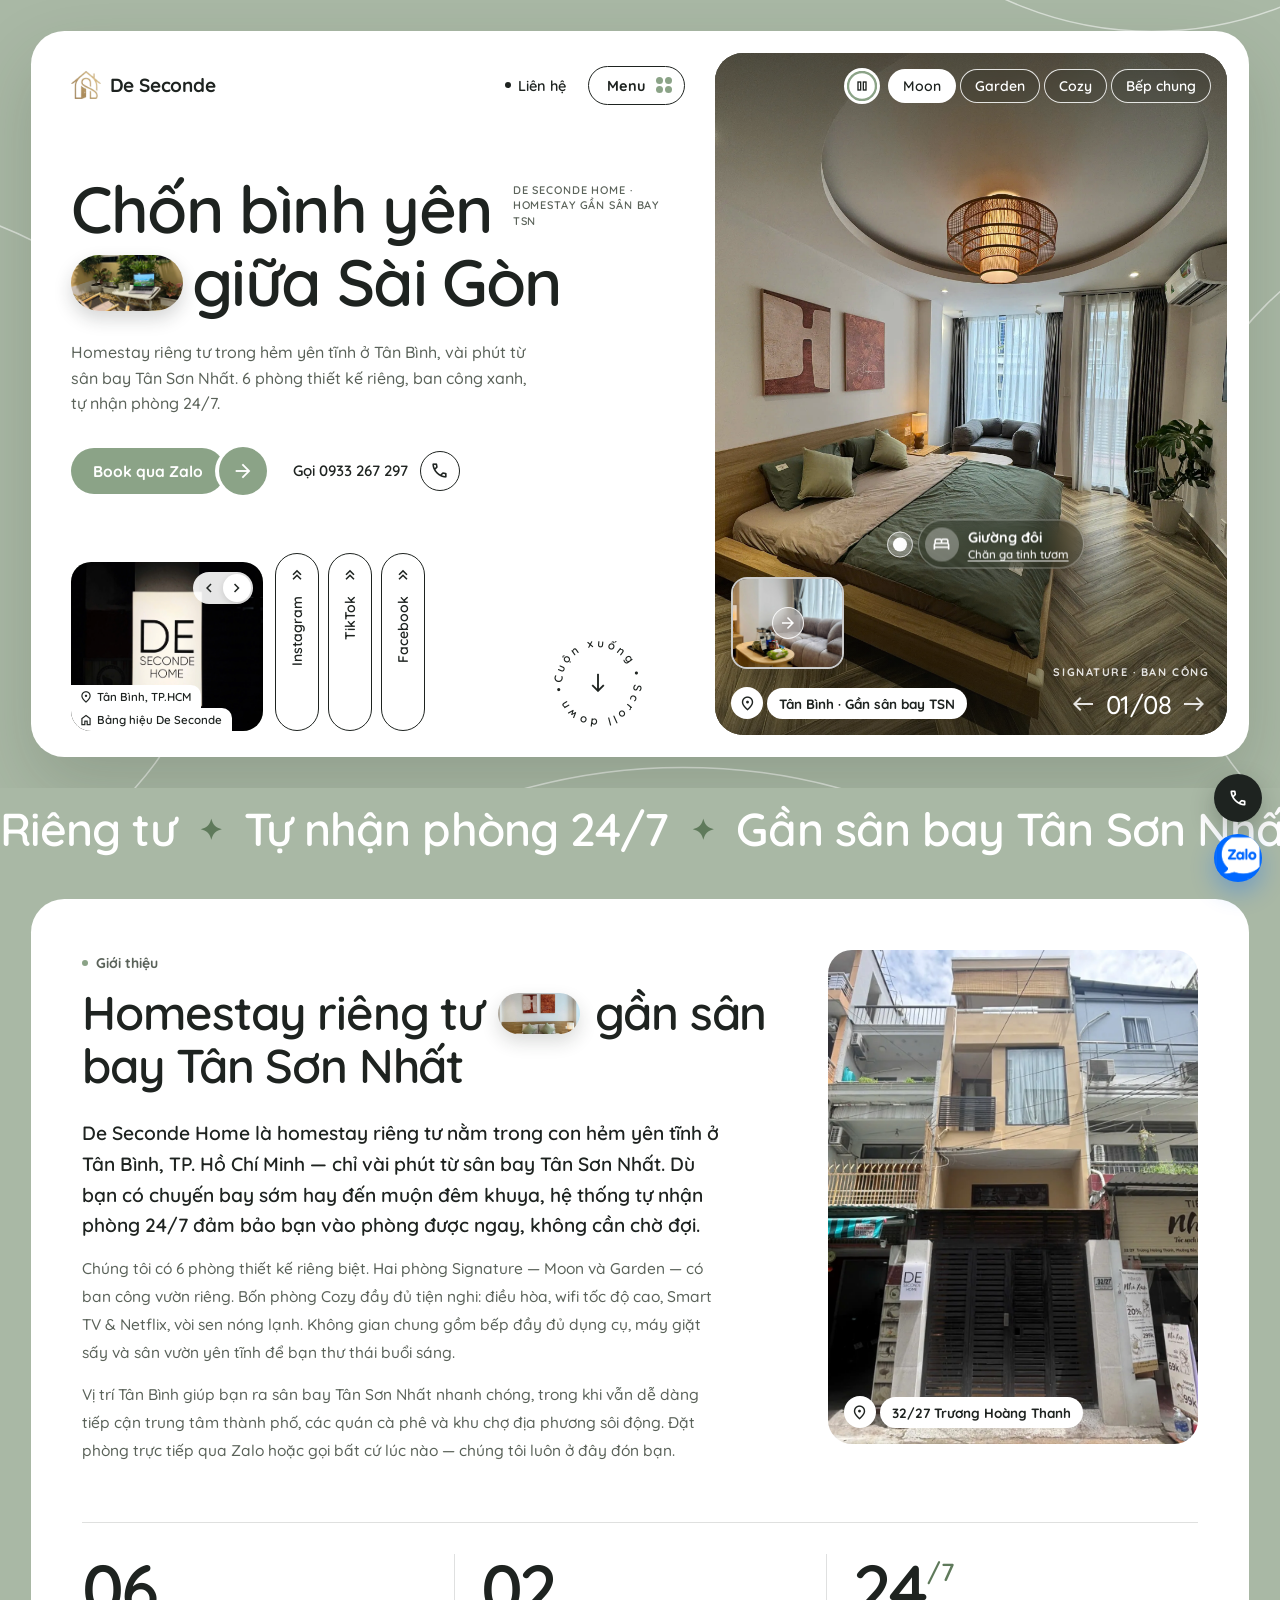
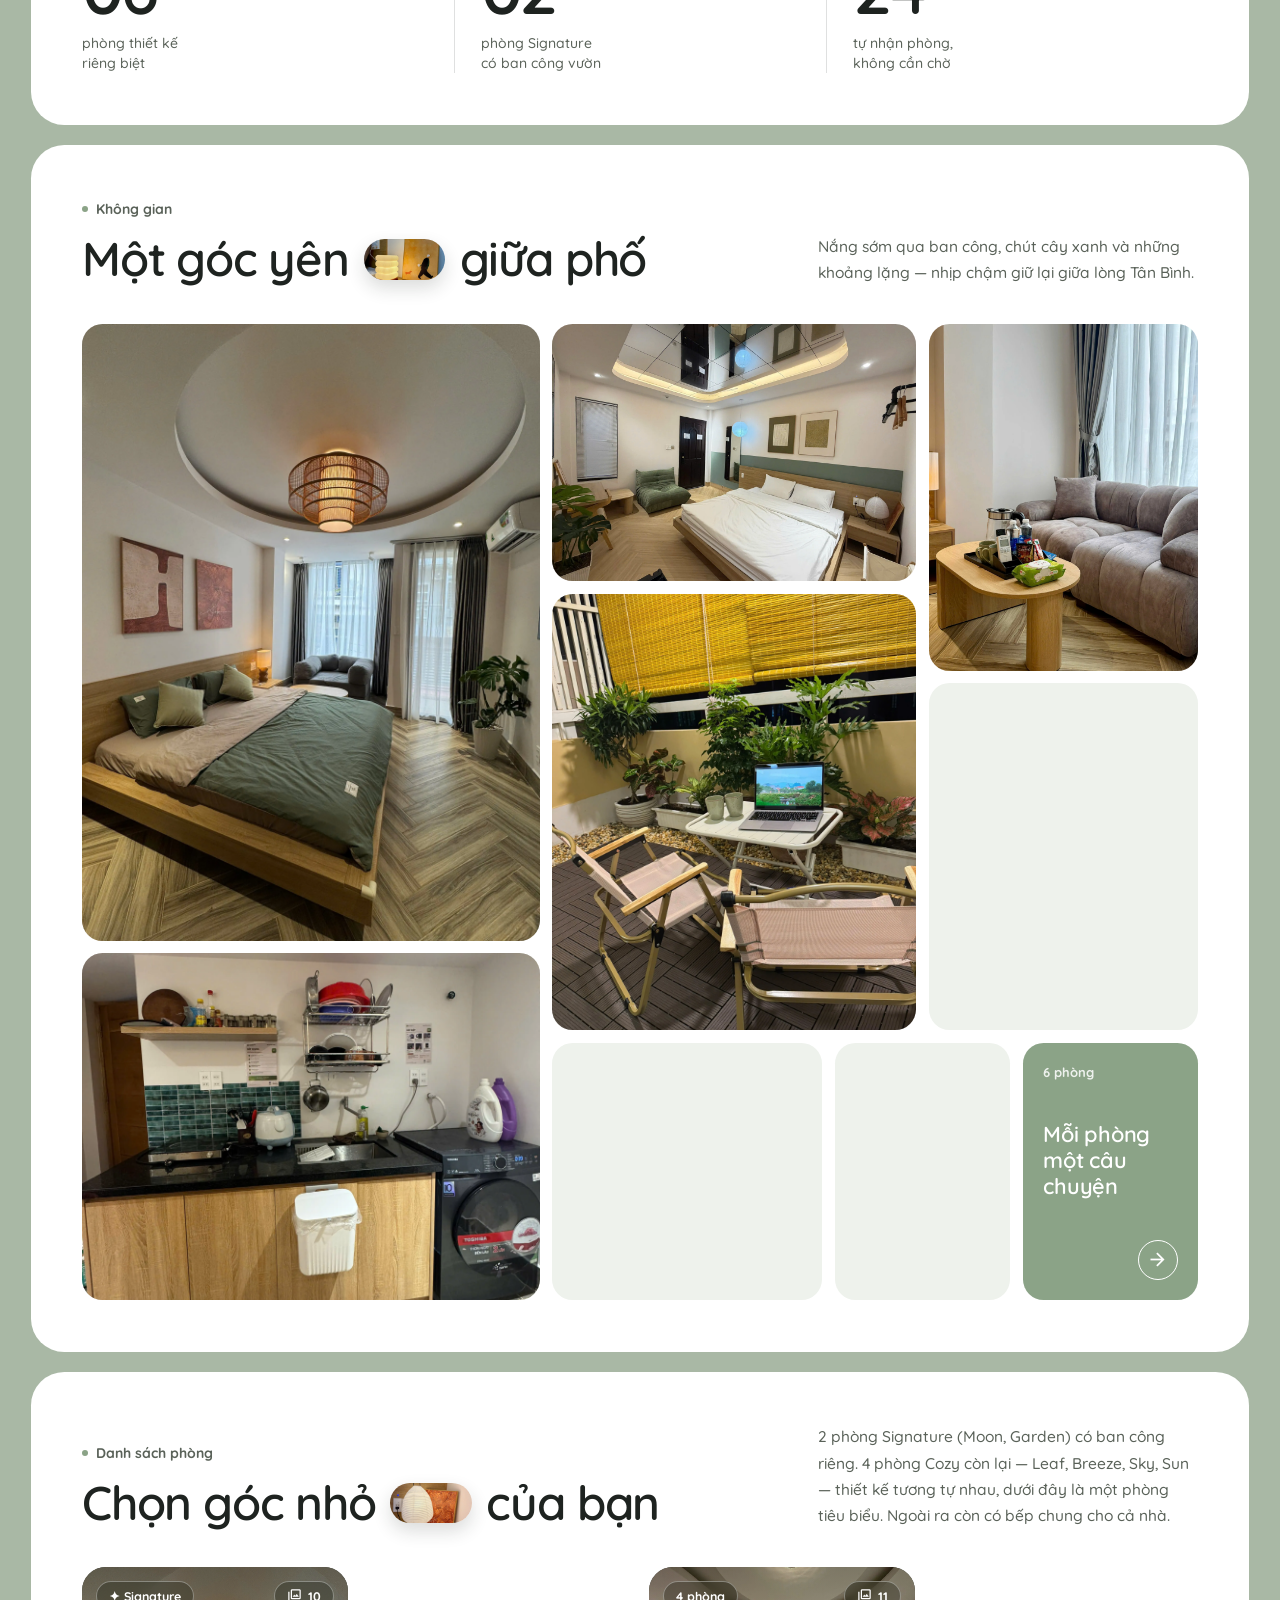
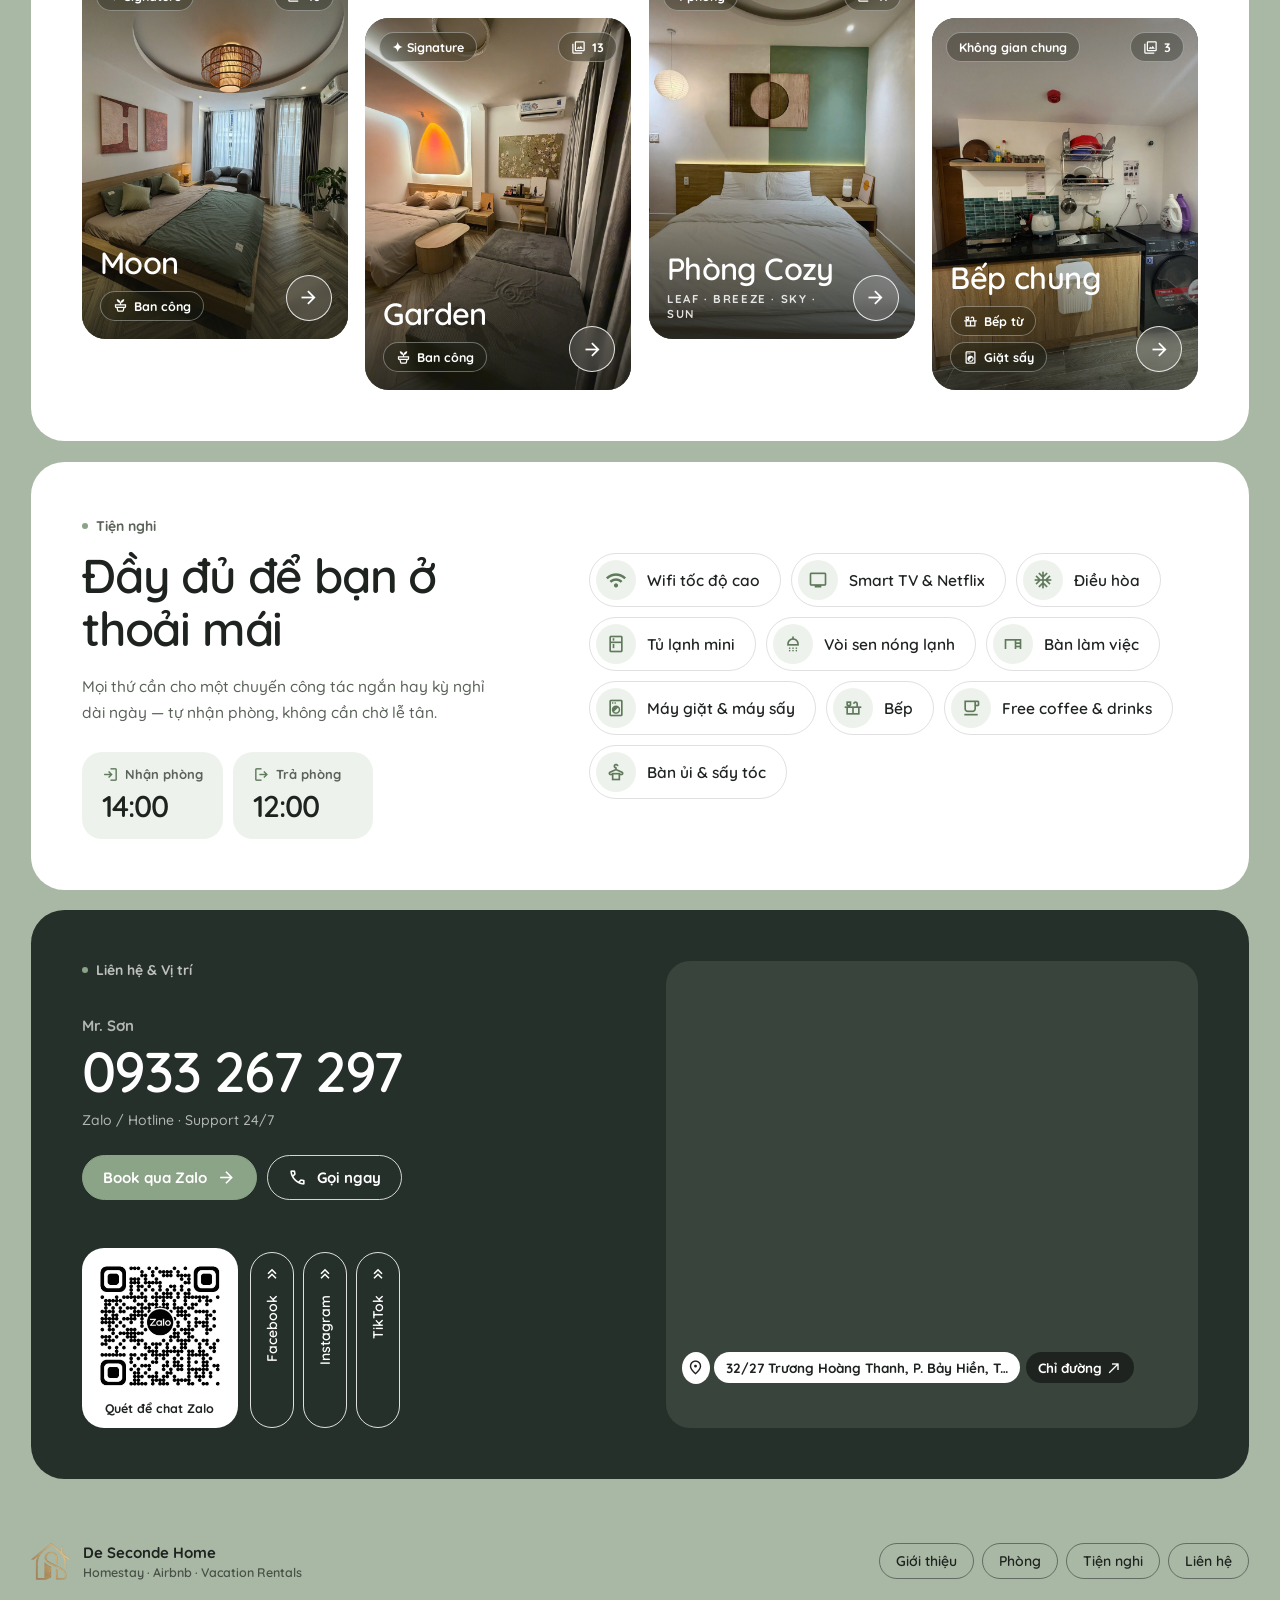
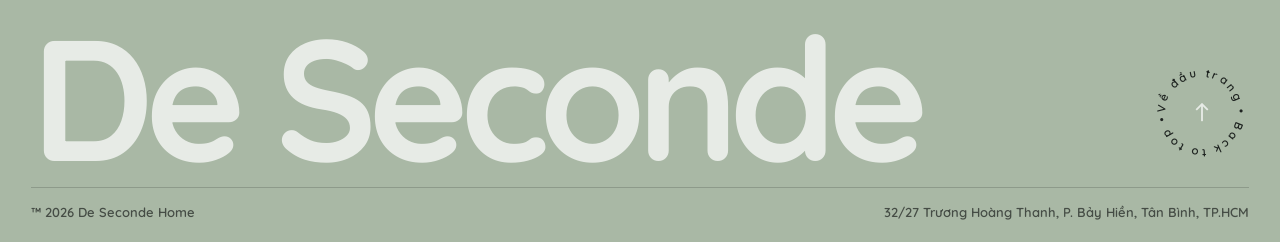
==== commit bb459a9e: "feature: introduce room" ====
--- a/index.html
+++ b/index.html
@@ -3,74 +3,733 @@
 <head>
 <meta charset="UTF-8">
 <meta name="viewport" content="width=device-width, initial-scale=1.0">
-<script>document.documentElement.classList.add("js")</script>
-<title>De Seconde Home | Homestay gần sân bay Tân Sơn Nhất · 2 cơ sở tại Tân Bình</title>
-<meta name="description" content="Homestay riêng tư gần sân bay Tân Sơn Nhất. 2 cơ sở, 13 phòng tại khu Tân Bình, TP.HCM: Trương Hoàng Thanh và Lê Minh Xuân. Đặt phòng qua Zalo 0933 267 297.">
+<title>De Seconde Home | Homestay Near Tan Son Nhat Airport</title>
+<meta name="description" content="Private homestay near Tan Son Nhat Airport — Tân Bình, TP.HCM. 6 phòng riêng tư thiết kế độc lập, ban công xanh, tự nhận phòng 24/7. Book via Zalo: 0933 267 297.">
 <meta name="robots" content="index, follow">
 <meta name="theme-color" content="#A9B8A5">
-<link rel="icon" href="/images/favicon.png" type="image/png" sizes="480x480">
-<link rel="apple-touch-icon" href="/images/apple-touch-icon.png">
+<link rel="icon" href="images/favicon.png" type="image/png" sizes="480x480">
+<link rel="apple-touch-icon" href="images/apple-touch-icon.png">
 <link rel="preconnect" href="https://fonts.googleapis.com">
 <link rel="preconnect" href="https://fonts.gstatic.com" crossorigin>
-<link rel="preload" as="image" href="/images/rooms/garden/garden-04.webp" fetchpriority="high">
+<link rel="preload" as="image" href="images/rooms/moon/moon-01.webp" fetchpriority="high">
 <link href="https://fonts.googleapis.com/css2?family=Quicksand:wght@500;600;700&display=swap" rel="stylesheet">
 <link href="https://fonts.googleapis.com/css2?family=Material+Symbols+Outlined:opsz,wght,FILL,GRAD@24,400,0,0&display=block" rel="stylesheet">
-<link rel="stylesheet" href="/css/style.css">
 <link rel="canonical" href="https://desecondehome.com/">
 
 <meta property="og:type" content="website">
 <meta property="og:site_name" content="De Seconde Home">
 <meta property="og:locale" content="vi_VN">
 <meta property="og:url" content="https://desecondehome.com/">
-<meta property="og:title" content="De Seconde Home | Homestay gần sân bay Tân Sơn Nhất">
-<meta property="og:description" content="Homestay riêng tư gần sân bay Tân Sơn Nhất. 2 cơ sở, 13 phòng tại khu Tân Bình, TP.HCM. Đặt phòng qua Zalo.">
+<meta property="og:title" content="De Seconde Home | Homestay Near Tan Son Nhat Airport">
+<meta property="og:description" content="De Seconde Home — private homestay in Tan Binh District, Ho Chi Minh City, minutes from Tan Son Nhat Airport. 6 designed rooms, garden balconies, 24/7 self check-in, high-speed Wi-Fi.">
 <meta property="og:image" content="https://desecondehome.com/images/og-image.webp">
 <meta property="og:image:width" content="1200">
 <meta property="og:image:height" content="630">
-<meta property="og:image:alt" content="De Seconde Home, homestay gần sân bay Tân Sơn Nhất, Tân Bình, TP.HCM">
+<meta property="og:image:alt" content="De Seconde Home — Homestay Near Tan Son Nhat Airport, Tan Binh, Ho Chi Minh City">
 
 <meta name="twitter:card" content="summary_large_image">
-<meta name="twitter:title" content="De Seconde Home | Homestay gần sân bay Tân Sơn Nhất">
-<meta name="twitter:description" content="Homestay riêng tư gần sân bay Tân Sơn Nhất. 2 cơ sở, 13 phòng tại khu Tân Bình. Đặt phòng qua Zalo.">
+<meta name="twitter:title" content="De Seconde Home | Homestay Near Tan Son Nhat Airport">
+<meta name="twitter:description" content="Private homestay near Tan Son Nhat Airport, Tan Binh District. 6 rooms, garden balconies, 24/7 self check-in. Book via Zalo.">
 <meta name="twitter:image" content="https://desecondehome.com/images/og-image.webp">
-<meta name="twitter:image:alt" content="De Seconde Home, homestay gần sân bay Tân Sơn Nhất">
+<meta name="twitter:image:alt" content="De Seconde Home — Homestay Near Tan Son Nhat Airport">
 
 <script type="application/ld+json">
 {
   "@context": "https://schema.org",
-  "@type": "Organization",
-  "@id": "https://desecondehome.com/#org",
+  "@type": "LodgingBusiness",
   "name": "De Seconde Home",
+  "alternateName": "De Seconde Homestay SGN",
+  "description": "Private homestay near Tan Son Nhat Airport in Tan Binh District, Ho Chi Minh City. 6 individually designed rooms with 24/7 self check-in, garden balconies, high-speed Wi-Fi, Smart TV and Netflix.",
   "url": "https://desecondehome.com/",
+  "image": [
+    "https://desecondehome.com/images/og-image.webp",
+    "https://desecondehome.com/images/rooms/garden/garden-04.webp",
+    "https://desecondehome.com/images/rooms/moon/moon-01.webp",
+    "https://desecondehome.com/images/rooms/cozy/cozy-07.webp"
+  ],
   "logo": "https://desecondehome.com/images/favicon.png",
-  "description": "Homestay riêng tư gần sân bay Tân Sơn Nhất. 2 cơ sở, 13 phòng tại khu Tân Bình, TP.HCM.",
   "telephone": "+84933267297",
-  "areaServed": "Tân Bình, TP.HCM",
+  "priceRange": "$$",
+  "address": {
+    "@type": "PostalAddress",
+    "streetAddress": "32/27 Trương Hoàng Thanh, Phường Bảy Hiền",
+    "addressLocality": "Tân Bình",
+    "addressRegion": "TP.HCM",
+    "addressCountry": "VN"
+  },
+  "geo": {
+    "@type": "GeoCoordinates",
+    "latitude": 10.7965142,
+    "longitude": 106.6498607
+  },
+  "hasMap": "https://www.google.com/maps/place/De+Seconde+Home+-+Homestay+Quận+Tân+Bình/@10.7598631,106.6880843,14z/data=!4m6!3m5!1s0x3175291b946d5db1:0x566fd5ea37dbffd4!8m2!3d10.7965142!4d106.6498607!16s%2Fg%2F11nqlrkn51",
+  "checkinTime": "14:00",
+  "checkoutTime": "12:00",
+  "amenityFeature": [
+    {"@type": "LocationFeatureSpecification", "name": "Wifi tốc độ cao", "value": true},
+    {"@type": "LocationFeatureSpecification", "name": "Smart TV & Netflix", "value": true},
+    {"@type": "LocationFeatureSpecification", "name": "Điều hòa", "value": true},
+    {"@type": "LocationFeatureSpecification", "name": "Bếp chung", "value": true},
+    {"@type": "LocationFeatureSpecification", "name": "Máy giặt sấy", "value": true},
+    {"@type": "LocationFeatureSpecification", "name": "Tự nhận phòng 24/7", "value": true}
+  ],
   "sameAs": [
     "https://www.facebook.com/deseconde.home/",
     "https://www.instagram.com/deseconde497/",
     "https://www.tiktok.com/@de.seconde"
-  ],
-  "subOrganization": [
-    {
-      "@type": "LodgingBusiness",
-      "@id": "https://desecondehome.com/truong-hoang-thanh/#lodging",
-      "name": "De Seconde Home · Trương Hoàng Thanh",
-      "url": "https://desecondehome.com/truong-hoang-thanh/",
-      "telephone": "+84933267297",
-      "address": {"@type": "PostalAddress", "streetAddress": "32/27 Trương Hoàng Thanh", "addressLocality": "Phường Bảy Hiền", "addressRegion": "TP.HCM", "addressCountry": "VN"}
-    },
-    {
-      "@type": "LodgingBusiness",
-      "@id": "https://desecondehome.com/le-minh-xuan/#lodging",
-      "name": "De Seconde Home · Lê Minh Xuân",
-      "url": "https://desecondehome.com/le-minh-xuan/",
-      "telephone": "+84933267297",
-      "address": {"@type": "PostalAddress", "streetAddress": "140/12 Lê Minh Xuân", "addressLocality": "Phường Tân Sơn Nhất", "addressRegion": "TP.HCM", "addressCountry": "VN"}
-    }
   ]
 }
 </script>
+<style>
+  :root{
+    --bg:#A9B8A5;
+    --card:#FFFFFF;
+    --mist:#EEF2EC;
+    --mist-deep:#DFE7DC;
+    --accent:#8BA387;
+    --accent-deep:#5F7A5B;
+    --forest:#26302A;
+    --ink:#1E2320;
+    --ink-soft:#5A6259;
+    --line:rgba(30,35,32,0.14);
+    --radius:clamp(22px,2.6vw,34px);
+    --shadow:0 30px 70px rgba(38,52,36,0.16);
+    --h-bg:var(--bg);--h-card:var(--card);--h-ink:var(--ink);--h-soft:var(--ink-soft);
+    --h-accent:var(--accent);--h-accent-deep:var(--accent-deep);--h-line:var(--line);
+  }
+  *{margin:0;padding:0;box-sizing:border-box;}
+  html{scroll-behavior:smooth;}
+  body{
+    background:var(--bg);
+    color:var(--ink);
+    font-family:'Quicksand',sans-serif;font-weight:500;
+    -webkit-font-smoothing:antialiased;
+    overflow-x:hidden;
+  }
+  h1,h2,h3{font-family:'Quicksand',sans-serif;}
+  a{color:inherit;}
+  img{max-width:100%;display:block;}
+  [id]{scroll-margin-top:16px;}
+  @media (prefers-reduced-motion:reduce){html{scroll-behavior:auto;}}
+
+  .msi{
+    font-family:'Material Symbols Outlined';font-weight:normal;font-style:normal;
+    display:inline-block;line-height:1;letter-spacing:normal;text-transform:none;
+    white-space:nowrap;word-wrap:normal;direction:ltr;vertical-align:middle;
+    -webkit-font-smoothing:antialiased;font-variation-settings:'FILL' 0,'wght' 400,'GRAD' 0,'opsz' 24;
+  }
+
+  /* ---------- Scroll reveal ---------- */
+  .reveal{opacity:0;transform:translateY(26px);transition:opacity .7s ease, transform .7s ease;}
+  .reveal.in{opacity:1;transform:translateY(0);}
+
+  /* ---------- Shared section parts ---------- */
+  .kicker{display:inline-flex;align-items:center;gap:8px;font-size:14px;font-weight:700;color:var(--ink-soft);}
+  .kicker::before{content:'';width:6px;height:6px;border-radius:50%;background:var(--accent);}
+  .panel-dark .kicker{color:rgba(255,255,255,0.7);}
+  .h2{
+    font-size:clamp(30px,3.7vw,54px);font-weight:600;line-height:1.12;letter-spacing:-.025em;margin-top:14px;
+  }
+  .ipill{
+    display:inline-block;vertical-align:-.08em;width:1.72em;height:.86em;margin:0 .06em;
+    border-radius:999px;overflow:hidden;box-shadow:0 8px 18px rgba(30,35,32,0.16);
+  }
+  .ipill img{width:100%;height:100%;object-fit:cover;}
+  .pill-btn{
+    display:inline-flex;align-items:center;gap:10px;padding:12px 20px;border-radius:999px;
+    border:1.5px solid var(--ink);text-decoration:none;font-weight:700;font-size:15px;
+    transition:background .2s,color .2s,border-color .2s;white-space:nowrap;
+  }
+  .pill-btn .msi{font-size:19px;transition:transform .25s;}
+  .pill-btn:hover{background:var(--ink);color:#fff;}
+  .pill-btn:hover .msi{transform:translateX(3px);}
+  .round-btn{
+    flex:0 0 auto;width:46px;height:46px;border-radius:50%;display:flex;align-items:center;justify-content:center;
+    border:1.5px solid currentColor;transition:background .25s,color .25s,transform .35s;
+  }
+  .round-btn .msi{font-size:21px;}
+
+  /* ---------- Hero (split card, room viewer) ---------- */
+  .hero{
+    position:relative;overflow:hidden;background:var(--h-bg);
+    padding:clamp(14px,2.4vw,34px);font-family:'Quicksand',sans-serif;color:var(--h-ink);
+  }
+  .hero-arcs{position:absolute;inset:0;width:100%;height:100%;pointer-events:none;}
+  .hero-arcs circle{fill:none;stroke:rgba(255,255,255,0.55);stroke-width:1.4;}
+  .hero-card{
+    position:relative;z-index:1;max-width:1280px;margin:0 auto;background:var(--h-card);
+    border-radius:clamp(22px,2.6vw,34px);padding:clamp(14px,1.8vw,22px);
+    display:grid;grid-template-columns:minmax(0,1fr) auto;gap:clamp(18px,2.4vw,34px);
+    box-shadow:0 30px 70px rgba(38,52,36,0.18);
+  }
+  .hero-left{display:flex;flex-direction:column;min-width:0;padding:clamp(6px,1vw,14px) 0 4px clamp(6px,1.4vw,18px);}
+
+  /* top bar */
+  .hero-top{display:flex;align-items:center;justify-content:space-between;gap:12px;}
+  .brand{display:flex;align-items:center;gap:9px;text-decoration:none;font-weight:700;font-size:19px;letter-spacing:-.2px;}
+  .brand img{width:30px;height:auto;}
+  .hero-nav{position:relative;display:flex;align-items:center;gap:clamp(12px,2vw,22px);}
+  .nav-link{display:flex;align-items:center;gap:7px;text-decoration:none;font-size:14.5px;font-weight:600;}
+  .nav-link::before{content:'';width:6px;height:6px;border-radius:50%;background:var(--h-ink);}
+  .nav-link:hover{color:var(--h-accent-deep);}
+  .menu-btn{
+    display:flex;align-items:center;gap:10px;padding:9px 12px 9px 18px;border-radius:999px;
+    border:1.5px solid var(--h-ink);background:none;font:inherit;font-size:14.5px;font-weight:700;
+    color:var(--h-ink);cursor:pointer;transition:background .2s,color .2s;
+  }
+  .menu-btn:hover,.menu-btn[aria-expanded="true"]{background:var(--h-ink);color:#fff;}
+  .menu-dots{display:grid;grid-template-columns:repeat(2,7px);gap:2px;}
+  .menu-dots i{width:7px;height:7px;border-radius:50%;background:var(--h-accent);}
+  .menu-pop{
+    position:absolute;top:calc(100% + 10px);right:0;z-index:20;min-width:210px;padding:8px;
+    background:#fff;border:1px solid var(--h-line);border-radius:18px;box-shadow:0 24px 50px rgba(30,35,32,0.18);
+  }
+  .menu-pop[hidden]{display:none;}
+  .menu-pop a{display:flex;align-items:center;gap:10px;padding:10px 12px;border-radius:12px;text-decoration:none;font-size:14.5px;font-weight:600;}
+  .menu-pop a:hover{background:#EEF2EC;}
+  .menu-pop .msi{font-size:19px;color:var(--h-accent-deep);}
+
+  /* headline */
+  .hero-main{margin:auto 0;padding:clamp(28px,5vh,64px) 0 clamp(24px,4vh,48px);}
+  .hero-h1{
+    font-family:'Quicksand',sans-serif;font-weight:600;letter-spacing:-.025em;
+    font-size:clamp(40px,5.1vw,76px);line-height:1.12;
+  }
+  .h1-row{display:block;white-space:nowrap;}
+  .h1-tag{
+    display:inline-block;vertical-align:.75em;margin-left:.35em;max-width:150px;font-size:11px;line-height:1.4;
+    font-weight:600;letter-spacing:.08em;text-transform:uppercase;white-space:normal;color:var(--h-soft);
+  }
+  .h1-pill{
+    display:inline-block;vertical-align:-.08em;width:1.72em;height:.86em;margin-right:.14em;
+    border-radius:999px;overflow:hidden;box-shadow:0 8px 18px rgba(30,35,32,0.18);
+  }
+  .h1-pill img{width:100%;height:100%;object-fit:cover;object-position:center 45%;}
+  .hero-lead{font-size:clamp(15px,1.25vw,17.5px);line-height:1.6;color:var(--h-soft);max-width:470px;margin-top:22px;font-weight:500;}
+  .hero-ctas{display:flex;flex-wrap:wrap;align-items:center;gap:14px 26px;margin-top:30px;}
+  .cta-main{
+    display:inline-flex;align-items:center;text-decoration:none;font-weight:700;font-size:15.5px;color:#fff;
+  }
+  .cta-main .cta-label{background:var(--h-accent);padding:13px 22px;border-radius:999px;transition:background .25s;}
+  .cta-main .cta-ic{
+    width:48px;height:48px;border-radius:50%;margin-left:-6px;background:var(--h-accent);
+    display:flex;align-items:center;justify-content:center;box-shadow:-4px 0 0 #fff;transition:transform .25s,background .25s;
+  }
+  .cta-main .cta-ic .msi{font-size:22px;}
+  .cta-main:hover .cta-label,.cta-main:hover .cta-ic{background:var(--h-accent-deep);}
+  .cta-main:hover .cta-ic{transform:translateX(4px);}
+  .cta-call{display:inline-flex;align-items:center;gap:12px;text-decoration:none;font-weight:600;font-size:15px;}
+  .cta-call .call-ic{
+    width:40px;height:40px;border-radius:50%;border:1.5px solid var(--h-ink);
+    display:flex;align-items:center;justify-content:center;transition:background .2s,color .2s;
+  }
+  .cta-call .call-ic .msi{font-size:19px;}
+  .cta-call:hover .call-ic{background:var(--h-ink);color:#fff;}
+
+  /* bottom row */
+  .hero-bottom{display:flex;align-items:flex-end;gap:12px;}
+  .mini{
+    position:relative;flex:0 0 auto;width:clamp(170px,15vw,210px);aspect-ratio:1/0.88;border-radius:20px;
+    overflow:hidden;cursor:pointer;background:#DDE5DA;
+  }
+  .mini img{position:absolute;inset:0;width:100%;height:100%;object-fit:cover;transition:opacity .5s ease;}
+  .mini img:not(.is-on){opacity:0;}
+  .mini-nav{position:absolute;top:10px;right:10px;display:flex;background:rgba(255,255,255,0.9);border-radius:999px;padding:2px;}
+  .mini-nav button{
+    width:28px;height:28px;border-radius:50%;border:none;background:none;cursor:pointer;color:var(--h-ink);
+    display:flex;align-items:center;justify-content:center;
+  }
+  .mini-nav button:last-child{background:#fff;box-shadow:0 2px 6px rgba(0,0,0,0.12);}
+  .mini-nav .msi{font-size:18px;}
+  .mini-tags{position:absolute;left:0;bottom:0;display:flex;flex-direction:column;align-items:flex-start;}
+  .mini-tags > span{
+    display:flex;align-items:center;gap:4px;background:#fff;font-size:11.5px;font-weight:600;
+    padding:4px 10px 4px 8px;border-top-right-radius:10px;white-space:nowrap;max-width:190px;overflow:hidden;text-overflow:ellipsis;
+  }
+  .mini-tags .msi{font-size:14px;}
+  .socials{display:flex;gap:9px;}
+  .social-pill{
+    display:flex;flex-direction:column;align-items:center;gap:12px;width:44px;height:178px;padding:12px 0 16px;
+    border:1.5px solid var(--h-ink);border-radius:999px;text-decoration:none;font-size:14px;font-weight:600;
+    transition:background .2s,color .2s;
+  }
+  .social-pill .msi{font-size:18px;}
+  .social-pill span:last-child{writing-mode:vertical-rl;transform:rotate(180deg);}
+  .social-pill:hover{background:var(--h-ink);color:#fff;}
+  .scroll-badge{
+    position:relative;margin-left:auto;margin-right:clamp(0px,3vw,40px);width:96px;height:96px;flex:0 0 auto;
+    display:flex;align-items:center;justify-content:center;text-decoration:none;
+  }
+  .scroll-badge svg{position:absolute;inset:0;animation:badge-spin 16s linear infinite;}
+  .scroll-badge text{font-family:'Quicksand',sans-serif;font-size:11.5px;font-weight:600;letter-spacing:2.2px;fill:var(--h-ink);}
+  .scroll-badge .msi{font-size:22px;transition:transform .25s;}
+  .scroll-badge:hover .msi{transform:translateY(4px);}
+  @keyframes badge-spin{to{transform:rotate(360deg);}}
+
+  /* right: room viewer */
+  .viewer{
+    position:relative;overflow:hidden;background:#2A302A;border-radius:clamp(18px,2.2vw,28px);
+    width:max(340px,min(540px,40vw,calc((100svh - 90px)*.75)));aspect-ratio:3/4;color:#fff;isolation:isolate;
+  }
+  .v-stage{position:absolute;inset:0;cursor:zoom-in;}
+  .v-img{position:absolute;inset:0;width:100%;height:100%;object-fit:cover;opacity:0;transform:scale(1.04);
+    transition:opacity .8s ease,transform 6s ease-out;}
+  .v-img.is-on{opacity:1;transform:scale(1);}
+  .v-shade{position:absolute;inset:0;pointer-events:none;
+    background:linear-gradient(180deg,rgba(15,18,15,0.42) 0%,rgba(15,18,15,0) 22%,rgba(15,18,15,0) 70%,rgba(15,18,15,0.5) 100%);}
+  .v-tabs{
+    position:absolute;top:14px;left:14px;right:14px;z-index:3;display:flex;align-items:center;gap:6px;justify-content:flex-end;
+  }
+  .v-tabs-scroll{display:flex;gap:4px;overflow-x:auto;scrollbar-width:none;padding:2px;}
+  .v-tabs-scroll::-webkit-scrollbar{display:none;}
+  .v-tab{
+    flex:0 0 auto;padding:7px 14px;border-radius:999px;border:1.3px solid rgba(255,255,255,0.85);
+    background:rgba(20,24,20,0.18);backdrop-filter:blur(6px);-webkit-backdrop-filter:blur(6px);
+    color:#fff;font:inherit;font-family:'Quicksand',sans-serif;font-size:14px;font-weight:600;cursor:pointer;
+    transition:background .25s,color .25s;
+  }
+  .v-tab:hover{background:rgba(255,255,255,0.22);}
+  .v-tab[aria-selected="true"]{background:#fff;color:var(--h-ink);}
+  .v-play{
+    flex:0 0 auto;position:relative;width:36px;height:36px;border-radius:50%;border:none;background:#fff;
+    cursor:pointer;display:flex;align-items:center;justify-content:center;color:var(--h-ink);
+  }
+  .v-play svg{position:absolute;inset:3px;width:30px;height:30px;transform:rotate(-90deg);}
+  .v-play circle{fill:none;stroke:var(--h-accent);stroke-width:2.4;stroke-dasharray:88;stroke-dashoffset:88;}
+  .v-play .msi{font-size:16px;}
+  .viewer.is-playing .v-play circle{animation:ring var(--v-dur,6s) linear forwards;}
+  @keyframes ring{to{stroke-dashoffset:0;}}
+
+  .v-hotspots{position:absolute;inset:0;z-index:2;pointer-events:none;}
+  .hs{position:absolute;display:flex;align-items:center;transform:translate(-18px,-50%);opacity:0;
+    transition:opacity .5s ease .35s,transform .5s ease .35s;}
+  .hs.is-on{opacity:1;}
+  .hs.left{flex-direction:row-reverse;transform:translate(calc(-100% + 18px),-50%);}
+  .hs-dot{
+    position:relative;flex:0 0 auto;width:14px;height:14px;border-radius:50%;background:#fff;margin:0 11px;
+    box-shadow:0 0 0 6px rgba(255,255,255,0.28);
+  }
+  .hs-dot::after{content:'';position:absolute;inset:-6px;border-radius:50%;border:1.5px solid rgba(255,255,255,0.7);animation:pulse 2.4s ease-out infinite;}
+  @keyframes pulse{from{transform:scale(.6);opacity:1;}to{transform:scale(1.9);opacity:0;}}
+  .hs-chip{
+    display:flex;align-items:center;gap:9px;padding:6px 14px 6px 6px;border-radius:999px;
+    background:rgba(24,30,24,0.34);backdrop-filter:blur(10px) saturate(140%);-webkit-backdrop-filter:blur(10px) saturate(140%);
+    border:1px solid rgba(255,255,255,0.35);box-shadow:0 10px 26px rgba(0,0,0,0.18);white-space:nowrap;
+  }
+  .hs-ic{width:34px;height:34px;border-radius:50%;background:rgba(255,255,255,0.3);display:flex;align-items:center;justify-content:center;}
+  .hs-ic .msi{font-size:19px;}
+  .hs-t{font-size:14.5px;font-weight:700;line-height:1.15;text-shadow:0 1px 6px rgba(0,0,0,0.25);}
+  .hs-s{display:block;font-size:11.5px;font-weight:600;opacity:.9;text-align:right;text-decoration:underline;text-underline-offset:2px;}
+
+  .v-next{
+    position:absolute;left:16px;bottom:66px;z-index:3;width:clamp(96px,22%,124px);aspect-ratio:1/0.82;padding:0;
+    border-radius:16px;overflow:hidden;border:2px solid rgba(255,255,255,0.75);cursor:pointer;background:#333;
+    box-shadow:0 12px 26px rgba(0,0,0,0.3);
+  }
+  .v-next img{width:100%;height:100%;object-fit:cover;transition:transform .5s ease;}
+  .v-next:hover img{transform:scale(1.08);}
+  .v-next .msi{
+    position:absolute;left:50%;top:50%;transform:translate(-50%,-50%);width:32px;height:32px;border-radius:50%;
+    background:rgba(255,255,255,0.3);backdrop-filter:blur(6px);-webkit-backdrop-filter:blur(6px);
+    border:1.5px solid rgba(255,255,255,0.85);color:#fff;font-size:18px;display:flex;align-items:center;justify-content:center;
+  }
+  .v-loc{
+    position:absolute;left:16px;bottom:16px;z-index:3;display:flex;align-items:center;text-decoration:none;
+    color:var(--h-ink);font-size:13.5px;font-weight:700;
+  }
+  .v-loc .pin{width:32px;height:32px;border-radius:50%;background:#fff;display:flex;align-items:center;justify-content:center;margin-right:4px;}
+  .v-loc .pin .msi{font-size:17px;}
+  .v-loc .txt{background:#fff;padding:7px 12px;border-radius:999px;}
+  .v-count{
+    position:absolute;right:16px;bottom:14px;z-index:3;display:flex;align-items:center;gap:6px;
+    font-size:clamp(20px,2vw,26px);font-weight:500;font-variant-numeric:tabular-nums;letter-spacing:-.5px;
+  }
+  .v-count button{
+    width:34px;height:34px;border:none;background:none;color:#fff;cursor:pointer;display:flex;align-items:center;justify-content:center;
+    opacity:.85;transition:opacity .2s,transform .2s;
+  }
+  .v-count button:hover{opacity:1;}
+  .v-count button:first-child:hover{transform:translateX(-3px);}
+  .v-count button:last-child:hover{transform:translateX(3px);}
+  .v-count .msi{font-size:24px;}
+  .v-room{
+    position:absolute;right:18px;bottom:56px;z-index:3;font-size:11px;font-weight:700;letter-spacing:.14em;
+    text-transform:uppercase;opacity:.85;text-shadow:0 1px 6px rgba(0,0,0,0.35);
+  }
+
+  .hero :focus-visible{outline:2px solid var(--h-accent-deep);outline-offset:3px;}
+  .viewer :focus-visible{outline-color:#fff;}
+  .sr-only{position:absolute;width:1px;height:1px;overflow:hidden;clip:rect(0 0 0 0);white-space:nowrap;}
+
+  @media (max-width:1100px){
+    .social-pill{height:150px;}
+    .scroll-badge{display:none;}
+  }
+  @media (max-width:899px){
+    .hero-card{grid-template-columns:minmax(0,1fr);}
+    .hero-left{display:contents;}
+    .hero-top{order:1;padding:4px 4px 0;}
+    .hero-main{order:2;padding:26px 4px 6px;}
+    .viewer{order:3;width:100%;}
+    .hero-bottom{order:4;padding:0 0 2px;}
+    .h1-row{white-space:normal;}
+    .h1-tag{display:block;max-width:none;margin:8px 0 10px;font-size:10.5px;}
+    .hero-ctas{margin-top:24px;}
+    .mini{width:min(46%,220px);}
+    .socials{flex:1;flex-direction:column;justify-content:flex-end;}
+    .social-pill{width:auto;height:auto;flex-direction:row;justify-content:center;padding:10px 14px;gap:8px;}
+    .social-pill span:last-child{writing-mode:horizontal-tb;transform:none;}
+    .social-pill .msi{transform:rotate(90deg);}
+  }
+  @media (max-width:520px){
+    .nav-link{display:none;}
+    .hero-h1{font-size:clamp(32px,9.6vw,46px);}
+    .h1-row{white-space:nowrap;}
+    .v-tab{padding:6px 11px;font-size:13px;}
+    .v-tabs{justify-content:flex-start;}
+    .hs-chip{padding:4px 11px 4px 4px;gap:7px;}
+    .hs-ic{width:28px;height:28px;}
+    .hs-ic .msi{font-size:16px;}
+    .hs-t{font-size:12.5px;}
+    .hs-s{display:none;}
+    .v-next,.loc-extra{display:none;}
+    .v-loc{left:12px;bottom:12px;font-size:12.5px;}
+    .v-count{right:10px;bottom:10px;}
+    .v-room{display:none;}
+    .cta-main .cta-label{padding:12px 18px;}
+    .cta-main .cta-ic{width:44px;height:44px;}
+  }
+  @media (prefers-reduced-motion:reduce){
+    .scroll-badge svg,.hs-dot::after{animation:none;}
+    .v-img{transition:opacity .3s ease;transform:none;}
+  }
+
+  /* ---------- Page stack (cards on sage) ---------- */
+  .stack{
+    display:grid;gap:clamp(14px,1.6vw,22px);
+    padding:0 clamp(14px,2.4vw,34px);
+  }
+  .panel{
+    --pad:clamp(22px,4vw,60px);
+    width:100%;max-width:1280px;margin:0 auto;min-width:0;
+    background:var(--card);border-radius:var(--radius);padding:var(--pad);
+  }
+  .panel-dark{background:var(--forest);color:#fff;}
+
+  /* ---------- Marquee ---------- */
+  .marquee{overflow:hidden;padding:clamp(4px,1vw,12px) 0 clamp(14px,1.6vw,22px);margin:0 calc(-1 * clamp(14px,2.4vw,34px));}
+  .marquee-track{display:flex;width:max-content;animation:marquee 46s linear infinite;}
+  .marquee-track span{
+    display:flex;align-items:center;gap:.5em;padding-right:.5em;white-space:nowrap;
+    font-size:clamp(26px,3.6vw,52px);font-weight:600;letter-spacing:-.02em;color:#fff;
+  }
+  .marquee-track i{font-style:normal;color:var(--accent-deep);font-size:.6em;}
+  @keyframes marquee{to{transform:translateX(-50%);}}
+
+  /* ---------- Intro ---------- */
+  .intro{display:grid;grid-template-columns:minmax(0,1.3fr) minmax(0,.7fr);gap:clamp(24px,4.5vw,72px);}
+  .intro-lead{font-size:clamp(17px,1.5vw,20px);line-height:1.6;font-weight:600;margin-top:26px;max-width:640px;}
+  .intro-text p:not(.intro-lead){font-size:15.5px;line-height:1.8;color:var(--ink-soft);margin-top:14px;max-width:640px;}
+  .intro-photo{position:relative;border-radius:24px;overflow:hidden;align-self:start;aspect-ratio:3/4;background:var(--forest);}
+  .intro-photo img{width:100%;height:100%;object-fit:cover;}
+  .intro-photo .v-loc{color:var(--ink);}
+  .stats{grid-column:1/-1;display:grid;grid-template-columns:repeat(3,minmax(0,1fr));border-top:1px solid var(--line);padding-top:clamp(20px,2.4vw,32px);}
+  .stat{padding:0 clamp(12px,2vw,28px);border-left:1px solid var(--line);}
+  .stat:first-child{padding-left:0;border-left:none;}
+  .stat b{display:block;font-size:clamp(38px,5.4vw,78px);font-weight:600;letter-spacing:-.045em;line-height:1;}
+  .stat b sup{font-size:.36em;vertical-align:1.3em;margin-left:.1em;color:var(--accent-deep);letter-spacing:0;}
+  .stat span{display:block;font-size:14px;color:var(--ink-soft);margin-top:10px;line-height:1.45;}
+
+  /* ---------- Section heads ---------- */
+  .sec-head{display:flex;justify-content:space-between;align-items:flex-end;flex-wrap:wrap;gap:22px 48px;margin-bottom:clamp(24px,3vw,44px);}
+  .sec-head .h2{max-width:760px;}
+  .sec-aside{max-width:380px;display:flex;flex-direction:column;align-items:flex-start;gap:18px;}
+  .sec-aside p{font-size:15.5px;line-height:1.7;color:var(--ink-soft);}
+
+  /* ---------- Glass chip (shared on photos) ---------- */
+  .gchip{
+    display:inline-flex;align-items:center;gap:6px;padding:6px 12px;border-radius:999px;
+    background:rgba(24,30,24,0.34);backdrop-filter:blur(10px) saturate(140%);-webkit-backdrop-filter:blur(10px) saturate(140%);
+    border:1px solid rgba(255,255,255,0.35);color:#fff;font-size:12.5px;font-weight:700;white-space:nowrap;
+  }
+  .gchip .msi{font-size:15px;}
+
+  /* ---------- Ambience mosaic ---------- */
+  .bento{
+    display:grid;gap:clamp(8px,1vw,14px);
+    grid-template-columns:repeat(12,1fr);grid-template-rows:repeat(11,1fr);
+    aspect-ratio:8/7;
+  }
+  .b-tile{
+    position:relative;overflow:hidden;border-radius:clamp(14px,1.6vw,22px);min-width:0;min-height:0;cursor:pointer;
+    background:var(--mist);
+    opacity:0;transform:translateY(22px) scale(.985);
+    transition:opacity .8s cubic-bezier(.22,.61,.36,1),transform .8s cubic-bezier(.22,.61,.36,1);
+  }
+  .ambience.in .b-tile{opacity:1;transform:none;}
+  .ambience.in .b-tile:nth-child(2){transition-delay:.06s;}
+  .ambience.in .b-tile:nth-child(3){transition-delay:.12s;}
+  .ambience.in .b-tile:nth-child(4){transition-delay:.18s;}
+  .ambience.in .b-tile:nth-child(5){transition-delay:.24s;}
+  .ambience.in .b-tile:nth-child(6){transition-delay:.30s;}
+  .ambience.in .b-tile:nth-child(7){transition-delay:.36s;}
+  .ambience.in .b-tile:nth-child(8){transition-delay:.42s;}
+  .ambience.in .b-tile:nth-child(9){transition-delay:.48s;}
+  .b-tile img{width:100%;height:100%;object-fit:cover;transition:transform .9s cubic-bezier(.22,.61,.36,1);}
+  .b-tile:hover img{transform:scale(1.06);}
+  .b-tile figcaption{
+    position:absolute;left:12px;bottom:12px;max-width:calc(100% - 24px);overflow:hidden;text-overflow:ellipsis;
+    opacity:0;transform:translateY(8px);transition:opacity .4s ease,transform .4s ease;
+  }
+  .b-tile:hover figcaption{opacity:1;transform:none;}
+  .b-note{
+    display:flex;flex-direction:column;justify-content:space-between;gap:10px;padding:clamp(14px,1.6vw,22px);
+    text-decoration:none;color:#fff;background:var(--accent);transition:background .3s ease;
+  }
+  .b-note:hover{background:var(--accent-deep);}
+  .b-note-label{font-size:13px;font-weight:700;opacity:.85;}
+  .b-note-text{font-size:clamp(17px,1.7vw,24px);font-weight:600;line-height:1.2;letter-spacing:-.01em;}
+  .b-note .round-btn{width:40px;height:40px;align-self:flex-end;}
+  .b-note:hover .round-btn{background:#fff;color:var(--accent-deep);transform:rotate(-45deg);}
+
+  .b1{grid-area:1/1/8/6;}   .b8{grid-area:8/1/12/6;}
+  .b2{grid-area:1/6/4/10;}  .b4{grid-area:1/10/5/13;}
+  .b3{grid-area:4/6/9/10;}  .b5{grid-area:5/10/9/13;}
+  .b6{grid-area:9/6/12/9;}  .b7{grid-area:9/9/12/11;} .b9{grid-area:9/11/12/13;}
+
+  @media (max-width:899px){
+    .bento{grid-template-columns:repeat(6,1fr);grid-template-rows:repeat(13,1fr);aspect-ratio:6/13;}
+    .b1{grid-area:1/1/6/5;}  .b8{grid-area:1/5/3/7;}  .b3{grid-area:3/5/6/7;}
+    .b4{grid-area:6/1/9/3;}  .b5{grid-area:6/3/9/5;}  .b6{grid-area:6/5/9/7;}
+    .b7{grid-area:9/1/12/3;} .b2{grid-area:9/3/12/7;} .b9{grid-area:12/1/14/7;}
+    .b-note{flex-direction:row;align-items:center;}
+    .b-note .round-btn{align-self:center;}
+  }
+  @media (max-width:600px){
+    .bento{grid-template-rows:repeat(27,1fr);aspect-ratio:2/9;}
+    .b1{grid-area:1/1/8/7;}   .b2{grid-area:8/1/12/7;}
+    .b3{grid-area:12/1/16/4;} .b4{grid-area:12/4/16/7;}
+    .b5{grid-area:16/1/20/4;} .b6{grid-area:16/4/20/7;}
+    .b8{grid-area:20/1/24/7;} .b7{grid-area:24/1/28/4;} .b9{grid-area:24/4/28/7;}
+    .b-note{flex-direction:column;align-items:flex-start;}
+    .b-note .round-btn{align-self:flex-end;}
+    .b-tile figcaption{left:8px;bottom:8px;max-width:calc(100% - 16px);font-size:11px;padding:5px 9px;}
+  }
+  @media (hover:none){
+    .b-tile figcaption{opacity:1;transform:none;}
+  }
+
+  /* ---------- Rooms ---------- */
+  .rooms{display:grid;grid-template-columns:repeat(4,minmax(0,1fr));gap:clamp(12px,1.4vw,20px);align-items:start;}
+  .room{
+    position:relative;display:block;border-radius:24px;overflow:hidden;aspect-ratio:3/4.2;cursor:pointer;
+    color:#fff;isolation:isolate;background:var(--forest);
+  }
+  .room:nth-child(even){margin-top:clamp(0px,4vw,64px);}
+  .room img{position:absolute;inset:0;width:100%;height:100%;object-fit:cover;z-index:-1;transition:transform .9s cubic-bezier(.22,.61,.36,1);}
+  .room:hover img{transform:scale(1.06);}
+  .room::after{content:'';position:absolute;inset:0;z-index:-1;
+    background:linear-gradient(180deg,rgba(15,18,15,0.25) 0%,rgba(15,18,15,0) 26%,rgba(15,18,15,0) 48%,rgba(15,18,15,0.72) 100%);}
+  .room-top{position:absolute;top:14px;left:14px;right:14px;display:flex;justify-content:space-between;gap:8px;}
+  .room-body{position:absolute;left:18px;right:16px;bottom:18px;display:flex;align-items:flex-end;justify-content:space-between;gap:12px;}
+  .room-name{font-size:clamp(26px,2.4vw,34px);font-weight:600;letter-spacing:-.02em;line-height:1.05;}
+  .room-sub{font-size:11.5px;font-weight:700;letter-spacing:.14em;text-transform:uppercase;opacity:.85;margin-top:6px;}
+  .room-tags{display:flex;flex-wrap:wrap;gap:6px;margin-top:12px;}
+  .room .round-btn{color:#fff;background:rgba(255,255,255,0.14);backdrop-filter:blur(6px);-webkit-backdrop-filter:blur(6px);border-color:rgba(255,255,255,0.85);}
+  .room:hover .round-btn{background:#fff;color:var(--ink);transform:rotate(-45deg);}
+
+  @media (max-width:899px){
+    .rooms{
+      grid-template-columns:none;grid-auto-flow:column;grid-auto-columns:minmax(240px,72%);
+      overflow-x:auto;scroll-snap-type:x mandatory;scrollbar-width:none;
+      margin:0 calc(-1 * var(--pad));padding:0 var(--pad) 4px;scroll-padding:0 var(--pad);
+    }
+    .rooms::-webkit-scrollbar{display:none;}
+    .room{scroll-snap-align:start;}
+    .room:nth-child(even){margin-top:0;}
+    .swipe-hint{display:flex;}
+  }
+  .swipe-hint{display:none;align-items:center;gap:6px;margin-top:14px;font-size:13px;font-weight:600;color:var(--ink-soft);}
+  .swipe-hint .msi{font-size:18px;}
+
+  /* ---------- Amenities ---------- */
+  .amen{display:grid;grid-template-columns:minmax(0,.85fr) minmax(0,1.15fr);gap:clamp(26px,4.5vw,72px);align-items:center;}
+  .amen-intro p{font-size:15.5px;line-height:1.7;color:var(--ink-soft);margin-top:18px;max-width:420px;}
+  .times{display:flex;flex-wrap:wrap;gap:10px;margin-top:26px;}
+  .time{background:var(--mist);border-radius:20px;padding:14px 20px;min-width:140px;}
+  .time span{display:flex;align-items:center;gap:6px;font-size:13px;font-weight:700;color:var(--ink-soft);}
+  .time span .msi{font-size:17px;color:var(--accent-deep);}
+  .time b{display:block;font-size:30px;font-weight:600;letter-spacing:-.03em;margin-top:4px;}
+  .amen-list{display:flex;flex-wrap:wrap;gap:10px;}
+  .amen-item{
+    display:inline-flex;align-items:center;gap:11px;padding:6px 20px 6px 6px;border-radius:999px;
+    border:1.5px solid var(--line);font-size:15.5px;font-weight:600;
+    opacity:0;transform:translateY(12px);
+    transition:opacity .6s ease,transform .6s ease,background .25s,color .25s,border-color .25s;
+  }
+  .amen-item .ic{width:40px;height:40px;border-radius:50%;background:var(--mist);color:var(--accent-deep);display:flex;align-items:center;justify-content:center;transition:background .25s,color .25s;}
+  .amen-item .ic .msi{font-size:20px;}
+  .amen-item:hover{background:var(--ink);border-color:var(--ink);color:#fff;}
+  .amen-item:hover .ic{background:rgba(255,255,255,0.12);color:#fff;}
+  .amen.in .amen-item{opacity:1;transform:none;}
+  .amen.in .amen-item:nth-child(2){transition-delay:.05s,.05s,0s,0s,0s;}
+  .amen.in .amen-item:nth-child(3){transition-delay:.1s,.1s,0s,0s,0s;}
+  .amen.in .amen-item:nth-child(4){transition-delay:.15s,.15s,0s,0s,0s;}
+  .amen.in .amen-item:nth-child(5){transition-delay:.2s,.2s,0s,0s,0s;}
+  .amen.in .amen-item:nth-child(6){transition-delay:.25s,.25s,0s,0s,0s;}
+  .amen.in .amen-item:nth-child(7){transition-delay:.3s,.3s,0s,0s,0s;}
+  .amen.in .amen-item:nth-child(8){transition-delay:.35s,.35s,0s,0s,0s;}
+  .amen.in .amen-item:nth-child(9){transition-delay:.4s,.4s,0s,0s,0s;}
+  .amen.in .amen-item:nth-child(10){transition-delay:.45s,.45s,0s,0s,0s;}
+
+  /* ---------- Contact ---------- */
+  .contact{display:grid;grid-template-columns:minmax(0,1fr) minmax(0,1fr);gap:clamp(24px,4vw,60px);}
+  .contact-main{display:flex;flex-direction:column;}
+  .hotline{display:block;text-decoration:none;margin-top:clamp(22px,3vw,40px);font-size:clamp(34px,4.4vw,64px);font-weight:600;letter-spacing:-.035em;line-height:1.05;font-variant-numeric:tabular-nums;}
+  .hotline small{display:block;font-size:15px;font-weight:700;letter-spacing:0;color:rgba(255,255,255,0.65);margin-bottom:8px;}
+  .hotline:hover{color:#CFE0CB;}
+  .contact-sub{font-size:14px;color:rgba(255,255,255,0.65);margin-top:10px;}
+  .contact-ctas{display:flex;flex-wrap:wrap;gap:10px;margin-top:26px;}
+  .pill-btn.solid{background:var(--accent);border-color:var(--accent);color:#fff;}
+  .pill-btn.solid:hover{background:#fff;border-color:#fff;color:var(--ink);}
+  .pill-btn.ghost{border-color:rgba(255,255,255,0.8);color:#fff;}
+  .pill-btn.ghost:hover{background:#fff;color:var(--ink);}
+  .contact-foot{display:flex;align-items:flex-end;gap:12px;margin-top:auto;padding-top:clamp(28px,4vw,48px);}
+  .qr-card{background:#fff;color:var(--ink);border-radius:22px;padding:12px;display:flex;flex-direction:column;align-items:center;gap:8px;flex:0 0 auto;}
+  .qr-card img{width:132px;height:132px;object-fit:cover;border-radius:12px;}
+  .qr-card span{font-size:12.5px;font-weight:700;}
+  .contact .socials{display:flex;gap:9px;}
+  .contact .social-pill{border:1.5px solid rgba(255,255,255,0.85);height:176px;}
+  .contact .social-pill:hover{background:#fff;color:var(--ink);}
+  .map-card{position:relative;border-radius:24px;overflow:hidden;min-height:440px;background:#39443C;}
+  .map-card iframe{position:absolute;inset:0;width:100%;height:100%;border:0;filter:saturate(.75) contrast(1.02);}
+  .map-card .v-loc{bottom:44px;right:64px;color:var(--ink);}
+  .map-card .v-loc .txt{overflow:hidden;text-overflow:ellipsis;white-space:nowrap;min-width:0;}
+  .map-card .v-loc .go{flex:0 0 auto;display:flex;align-items:center;gap:4px;margin-left:6px;background:var(--ink);color:#fff;padding:7px 12px;border-radius:999px;}
+  .map-card .v-loc .go .msi{font-size:16px;}
+
+  /* ---------- Footer ---------- */
+  footer{max-width:1280px;margin:0 auto;padding:clamp(34px,5vw,64px) clamp(14px,2.4vw,34px) 22px;}
+  .foot-top{display:flex;justify-content:space-between;align-items:center;flex-wrap:wrap;gap:20px;}
+  .foot-brand{display:flex;align-items:center;gap:12px;font-weight:700;font-size:15px;}
+  .foot-brand img{width:40px;height:auto;}
+  .foot-brand small{display:block;font-size:12.5px;font-weight:600;color:rgba(30,35,32,0.7);margin-top:2px;}
+  .foot-nav{display:flex;flex-wrap:wrap;gap:8px;}
+  .foot-nav a{padding:8px 16px;border:1.5px solid rgba(30,35,32,0.5);border-radius:999px;text-decoration:none;font-size:14px;font-weight:600;transition:background .2s,color .2s;}
+  .foot-nav a:hover{background:var(--ink);color:#fff;border-color:var(--ink);}
+  .wordmark{
+    display:flex;align-items:flex-end;justify-content:space-between;gap:16px;margin-top:clamp(28px,4vw,48px);
+  }
+  .wordmark span{font-size:clamp(54px,13.4vw,196px);font-weight:700;letter-spacing:-.055em;line-height:.8;color:rgba(255,255,255,0.72);white-space:nowrap;}
+  .top-badge{position:relative;width:96px;height:96px;flex:0 0 auto;display:flex;align-items:center;justify-content:center;text-decoration:none;margin-bottom:4px;}
+  .top-badge svg{position:absolute;inset:0;animation:badge-spin 16s linear infinite;}
+  .top-badge text{font-size:11.5px;font-weight:600;letter-spacing:2.2px;fill:var(--ink);}
+  .top-badge .msi{font-size:22px;transition:transform .25s;}
+  .top-badge:hover .msi{transform:translateY(-4px);}
+  .foot-bottom{display:flex;justify-content:space-between;flex-wrap:wrap;gap:6px 20px;margin-top:22px;padding-top:16px;border-top:1px solid rgba(30,35,32,0.2);font-size:13px;font-weight:600;color:rgba(30,35,32,0.72);}
+
+  @media (max-width:899px){
+    .intro,.amen,.contact{grid-template-columns:minmax(0,1fr);}
+    .intro-photo{aspect-ratio:4/3;}
+    .stat span{font-size:13px;}
+    .map-card{min-height:340px;}
+    .top-badge{width:76px;height:76px;}
+    .top-badge svg{transform-origin:center;}
+  }
+  @media (max-width:520px){
+    .contact-foot{flex-direction:column;align-items:stretch;}
+    .qr-card{flex-direction:row;justify-content:flex-start;gap:14px;}
+    .qr-card img{width:96px;height:96px;}
+    .contact .socials{flex-direction:column;}
+    .contact .social-pill{width:auto;height:auto;flex-direction:row;justify-content:center;padding:10px 14px;gap:8px;}
+    .contact .social-pill span:last-child{writing-mode:horizontal-tb;transform:none;}
+    .contact .social-pill .msi{transform:rotate(90deg);}
+    .map-card .v-loc .txt{display:none;}
+    .amen-item{font-size:14px;padding-right:16px;}
+    .amen-item .ic{width:34px;height:34px;}
+    .top-badge{display:none;}
+  }
+  @media (prefers-reduced-motion:reduce){
+    .marquee-track,.top-badge svg{animation:none;}
+    .b-tile,.amen-item{opacity:1;transform:none;transition:none;}
+    .b-tile:hover img,.room:hover img{transform:none;}
+  }
+
+  /* ---------- Floating contact bubbles ---------- */
+  .fab-wrap{
+    position:fixed;right:18px;bottom:18px;z-index:500;
+    display:flex;flex-direction:column;gap:12px;align-items:center;
+  }
+  .fab{
+    position:relative;width:48px;height:48px;border-radius:50%;overflow:hidden;
+    display:flex;align-items:center;justify-content:center;text-decoration:none;
+    box-shadow:0 10px 24px rgba(30,35,32,0.28);transition:transform .2s ease, box-shadow .2s ease;
+    animation:fab-jiggle 3.6s ease-in-out infinite;
+  }
+  .fab:hover{transform:scale(1.08);animation-play-state:paused;}
+  .fab .msi{font-size:20px;position:relative;z-index:1;}
+  .fab-phone{background:var(--ink);color:#fff;animation-delay:0s;}
+  .fab-zalo{background:#0068FF;box-shadow:0 10px 24px rgba(0,104,255,0.32);animation-delay:.25s;}
+  .fab-zalo img{width:100%;height:100%;object-fit:cover;}
+  @keyframes fab-jiggle{
+    0%,86%,100%{transform:rotate(0deg);}
+    88%{transform:rotate(-14deg);}
+    90%{transform:rotate(11deg);}
+    92%{transform:rotate(-8deg);}
+    94%{transform:rotate(5deg);}
+    96%{transform:rotate(0deg);}
+  }
+  @media (max-width:480px){
+    .fab-wrap{right:14px;bottom:14px;gap:10px;}
+    .fab-phone{width:42px;height:42px;}
+    .fab-zalo{width:42px;height:42px;}
+  }
+
+  /* ---------- Image load animation ---------- */
+  @keyframes imgShimmer{
+    0%{background-position:200% 0;}
+    100%{background-position:-200% 0;}
+  }
+  img.img-fade{
+    opacity:0;
+    transition:opacity .5s ease;
+    background-image:linear-gradient(100deg, var(--mist-deep) 30%, #ffffff 50%, var(--mist-deep) 70%);
+    background-size:250% 100%;
+    animation:imgShimmer 1.3s ease-in-out infinite;
+  }
+  img.img-fade.loaded{
+    opacity:1;
+    animation:none;
+    background-image:none;
+  }
+
+  /* ---------- Lightbox ---------- */
+  .lightbox{
+    display:none;position:fixed;inset:0;background:rgba(20,26,21,0.94);z-index:9999;
+    align-items:center;justify-content:center;padding:20px;
+  }
+  .lightbox.open{display:flex;}
+  .lightbox-inner{position:relative;max-width:720px;width:100%;}
+  .lightbox-img{width:100%;max-height:78vh;object-fit:contain;border-radius:18px;background:#111;}
+  .lightbox-close{
+    position:absolute;top:-52px;right:0;width:40px;height:40px;border-radius:50%;
+    background:rgba(255,255,255,0.1);border:1.5px solid rgba(255,255,255,0.6);color:#fff;font-size:17px;cursor:pointer;
+  }
+  .lightbox-title{color:#fff;font-size:13px;font-weight:700;letter-spacing:.16em;text-align:center;margin-top:16px;}
+  .lightbox-counter{color:rgba(255,255,255,0.55);text-align:center;font-size:13px;font-weight:600;margin-top:4px;letter-spacing:1px;font-variant-numeric:tabular-nums;}
+  .lightbox-nav{
+    position:absolute;top:50%;transform:translateY(-50%);width:46px;height:46px;border-radius:50%;
+    background:rgba(255,255,255,0.14);backdrop-filter:blur(8px);-webkit-backdrop-filter:blur(8px);
+    border:1.5px solid rgba(255,255,255,0.6);color:#fff;font-size:20px;cursor:pointer;transition:background .2s,color .2s;
+  }
+  .lightbox-nav:hover{background:#fff;color:var(--ink);}
+  .lightbox-prev{left:-10px;}
+  .lightbox-next{right:-10px;}
+  @media (max-width:560px){
+    .lightbox-prev{left:-4px;}
+    .lightbox-next{right:-4px;}
+  }
+</style>
 </head>
 <body>
 
@@ -85,46 +744,59 @@
   <div class="hero-card">
     <div class="hero-left">
       <div class="hero-top">
-        <a class="brand" href="/" aria-label="De Seconde Home, trang chủ"><img src="/images/logo-mark.webp" alt="" width="30" height="28" data-nofade>De Seconde</a>
+        <a class="brand" href="#top"><img src="images/logo-mark.webp" alt="" width="30" height="28" data-nofade>De Seconde</a>
         <nav class="hero-nav" aria-label="Điều hướng chính">
-          <a class="nav-link" href="#chon-co-so">Chọn cơ sở</a>
+          <a class="nav-link" href="#lien-he">Liên hệ</a>
           <button class="menu-btn" id="menu-btn" aria-expanded="false" aria-controls="site-menu">
             Menu <span class="menu-dots" aria-hidden="true"><i></i><i></i><i></i><i></i></span>
           </button>
           <div class="menu-pop" id="site-menu" hidden>
-            <a href="#chon-co-so"><span class="msi">holiday_village</span>Chọn cơ sở</a>
-            <a href="/truong-hoang-thanh/"><span class="msi">location_on</span>Trương Hoàng Thanh</a>
-            <a href="/le-minh-xuan/"><span class="msi">location_on</span>Lê Minh Xuân</a>
             <a href="#gioi-thieu"><span class="msi">home</span>Giới thiệu</a>
+            <a href="#khong-gian"><span class="msi">photo_library</span>Không gian</a>
+            <a href="#room-showcase"><span class="msi">bed</span>Danh sách phòng</a>
+            <a href="rooms/moon/"><span class="msi">bedtime</span>Phòng Moon</a>
+            <a href="rooms/garden/"><span class="msi">potted_plant</span>Phòng Garden</a>
+            <a href="rooms/cozy/"><span class="msi">king_bed</span>Phòng Cozy</a>
             <a href="#tien-nghi"><span class="msi">wifi</span>Tiện nghi</a>
-            <a href="#hoi-dap"><span class="msi">help</span>Chính sách &amp; hỏi đáp</a>
-            <a href="#lien-he"><span class="msi">call</span>Liên hệ</a>
+            <a href="#lien-he"><span class="msi">location_on</span>Liên hệ &amp; vị trí</a>
           </div>
         </nav>
       </div>
 
       <div class="hero-main">
         <h1 class="hero-h1">
-          <span class="h1-tag">De Seconde Home · Tân Bình, TP.HCM</span>
-          <span class="h1-row">Ở gần sân bay,</span>
-          <span class="h1-row"><span class="h1-pill"><img src="/images/rooms/garden/garden-05.webp" alt="" data-nofade></span>ngủ thật ngon</span>
+          <span class="h1-row">Chốn bình yên <span class="h1-tag">De Seconde Home · Homestay gần sân bay TSN</span></span>
+          <span class="h1-row"><span class="h1-pill"><img src="images/rooms/garden/garden-05.webp" alt="" data-nofade></span>giữa Sài Gòn</span>
         </h1>
-        <p class="hero-lead">Phòng riêng tư trong hẻm yên tĩnh ở quận Tân Bình, đi sân bay Tân Sơn Nhất chỉ vài phút. 2 cơ sở, 13 phòng. Đặt phòng nhanh qua Zalo, hỗ trợ 24/7.</p>
+        <p class="hero-lead">Homestay riêng tư trong hẻm yên tĩnh ở Tân Bình, vài phút từ sân bay Tân Sơn Nhất. 6 phòng thiết kế riêng, ban công xanh, tự nhận phòng 24/7.</p>
         <div class="hero-ctas">
-          <a class="cta-main" href="#chon-co-so">
-            <span class="cta-label">Xem 2 cơ sở</span><span class="cta-ic"><span class="msi">arrow_downward</span></span>
+          <a class="cta-main" href="https://zalo.me/0933267297" target="_blank" rel="noopener">
+            <span class="cta-label">Book qua Zalo</span><span class="cta-ic"><span class="msi">arrow_forward</span></span>
           </a>
           <a class="cta-call" href="tel:+84933267297">Gọi 0933 267 297 <span class="call-ic"><span class="msi">call</span></span></a>
         </div>
       </div>
 
       <div class="hero-bottom">
+        <div class="mini" id="mini" role="group" aria-roledescription="carousel" aria-label="Góc nhỏ De Seconde">
+          <img class="is-on" src="images/common/signboard.webp" alt="Bảng hiệu De Seconde Home, 32/27 Trương Hoàng Thanh, Tân Bình" loading="lazy" data-nofade>
+          <img src="images/rooms/garden/garden-05.webp" alt="Ban công xanh của phòng Garden" loading="lazy" data-nofade>
+          <img src="images/rooms/moon/moon-03.webp" alt="Góc sofa thư giãn trong phòng Moon" loading="lazy" data-nofade>
+          <div class="mini-nav">
+            <button type="button" data-mini="-1" aria-label="Ảnh trước"><span class="msi">chevron_left</span></button>
+            <button type="button" data-mini="1" aria-label="Ảnh sau"><span class="msi">chevron_right</span></button>
+          </div>
+          <div class="mini-tags">
+            <span><span class="msi">location_on</span><span id="mini-a">Tân Bình, TP.HCM</span></span>
+            <span><span class="msi">home</span><span id="mini-b">Bảng hiệu De Seconde</span></span>
+          </div>
+        </div>
         <div class="socials">
-          <a class="social-pill" href="https://www.instagram.com/deseconde497/" target="_blank" rel="noopener" aria-label="Instagram (mở tab mới)"><span class="msi" aria-hidden="true">keyboard_double_arrow_up</span><span aria-hidden="true">Instagram</span></a>
-          <a class="social-pill" href="https://www.tiktok.com/@de.seconde" target="_blank" rel="noopener" aria-label="TikTok (mở tab mới)"><span class="msi" aria-hidden="true">keyboard_double_arrow_up</span><span aria-hidden="true">TikTok</span></a>
-          <a class="social-pill" href="https://www.facebook.com/deseconde.home/" target="_blank" rel="noopener" aria-label="Facebook (mở tab mới)"><span class="msi" aria-hidden="true">keyboard_double_arrow_up</span><span aria-hidden="true">Facebook</span></a>
+          <a class="social-pill" href="https://www.instagram.com/deseconde497/" target="_blank" rel="noopener"><span class="msi">keyboard_double_arrow_up</span><span>Instagram</span></a>
+          <a class="social-pill" href="https://www.tiktok.com/@de.seconde" target="_blank" rel="noopener"><span class="msi">keyboard_double_arrow_up</span><span>TikTok</span></a>
+          <a class="social-pill" href="https://www.facebook.com/deseconde.home/" target="_blank" rel="noopener"><span class="msi">keyboard_double_arrow_up</span><span>Facebook</span></a>
         </div>
-        <a class="scroll-badge" href="#chon-co-so" aria-label="Cuộn xuống">
+        <a class="scroll-badge" href="#gioi-thieu" aria-label="Cuộn xuống">
           <svg viewBox="0 0 96 96" aria-hidden="true">
             <defs><path id="badge-path" d="M48,48 m-36,0 a36,36 0 1,1 72,0 a36,36 0 1,1 -72,0"/></defs>
             <text><textPath href="#badge-path" textLength="224" lengthAdjust="spacing">Cuộn xuống • Scroll down •</textPath></text>
@@ -134,13 +806,31 @@
       </div>
     </div>
 
-    <figure class="viewer still">
-      <img src="/images/rooms/garden/garden-04.webp" alt="Phòng Garden tại De Seconde Home, homestay gần sân bay Tân Sơn Nhất" width="1920" height="2560" fetchpriority="high" data-nofade>
-      <div class="v-shade"></div>
-      <a class="v-loc" href="#lien-he">
-        <span class="pin"><span class="msi">location_on</span></span><span class="txt">2 cơ sở · Tân Bình<span class="loc-extra"> · Gần sân bay</span></span>
+    <section class="viewer" id="viewer" aria-label="Xem phòng">
+      <div class="v-stage" id="v-stage" title="Xem toàn bộ ảnh">
+        <img class="v-img is-on" src="images/rooms/moon/moon-01.webp" alt="Phòng Moon tại De Seconde Home, homestay gần sân bay Tân Sơn Nhất" fetchpriority="high" data-nofade>
+        <img class="v-img" alt="" data-nofade>
+        <div class="v-shade"></div>
+      </div>
+      <div class="v-hotspots" id="v-hotspots"></div>
+      <div class="v-tabs">
+        <button class="v-play" id="v-play" type="button" aria-label="Tạm dừng trình chiếu">
+          <svg viewBox="0 0 30 30" aria-hidden="true"><circle cx="15" cy="15" r="14"/></svg>
+          <span class="msi">pause</span>
+        </button>
+        <div class="v-tabs-scroll" role="tablist" aria-label="Chọn phòng" id="v-tabs"></div>
+      </div>
+      <button class="v-next" id="v-next" type="button" aria-label="Ảnh tiếp theo"><img alt="" data-nofade><span class="msi">arrow_forward</span></button>
+      <a class="v-loc" href="https://maps.app.goo.gl/Wm5NZHF46pFf4dCJ9" target="_blank" rel="noopener">
+        <span class="pin"><span class="msi">location_on</span></span><span class="txt">Tân Bình<span class="loc-extra"> · Gần sân bay TSN</span></span>
       </a>
-    </figure>
+      <div class="v-room" id="v-room"></div>
+      <div class="v-count">
+        <button type="button" id="v-prev" aria-label="Ảnh trước"><span class="msi">west</span></button>
+        <span id="v-counter" aria-live="polite">01/08</span>
+        <button type="button" id="v-fwd" aria-label="Ảnh sau"><span class="msi">east</span></button>
+      </div>
+    </section>
   </div>
 </header>
 
@@ -148,102 +838,147 @@
 
 <div class="marquee" aria-hidden="true">
   <div class="marquee-track">
-    <span>Phòng riêng tư <i>✦</i> Gần sân bay Tân Sơn Nhất <i>✦</i> 2 cơ sở, 13 phòng <i>✦</i> Hẻm yên tĩnh <i>✦</i> Hỗ trợ 24/7 <i>✦</i> Đặt nhanh qua Zalo <i>✦</i></span>
-    <span>Riêng tư <i>✦</i> 2 cơ sở, 13 phòng <i>✦</i> Gần sân bay Tân Sơn Nhất <i>✦</i> Cây xanh &amp; ánh nắng <i>✦</i> Hỗ trợ 24/7 <i>✦</i> Đặt nhanh qua Zalo <i>✦</i></span>
+    <span>Riêng tư <i>✦</i> Tự nhận phòng 24/7 <i>✦</i> Gần sân bay Tân Sơn Nhất <i>✦</i> Ban công xanh <i>✦</i> Smart TV &amp; Netflix <i>✦</i> Wifi tốc độ cao <i>✦</i></span>
+    <span>Riêng tư <i>✦</i> Tự nhận phòng 24/7 <i>✦</i> Gần sân bay Tân Sơn Nhất <i>✦</i> Ban công xanh <i>✦</i> Smart TV &amp; Netflix <i>✦</i> Wifi tốc độ cao <i>✦</i></span>
   </div>
 </div>
-
-<!-- id room-showcase giữ cho link cũ trỏ về danh sách phòng -->
-<section class="panel reveal" id="chon-co-so" aria-labelledby="chon-co-so-title">
-  <span id="room-showcase"></span>
-  <div class="sec-head">
-    <div>
-      <span class="kicker">Chọn cơ sở</span>
-      <h2 class="h2" id="chon-co-so-title">2 cơ sở <span class="ipill"><img src="/images/rooms/moon/moon-02.webp" alt="" loading="lazy" data-nofade></span> đều gần sân bay</h2>
-    </div>
-    <div class="sec-aside">
-      <p>Trương Hoàng Thanh đang đón khách. Lê Minh Xuân sắp mở và đã nhận giữ chỗ trước. Hai nơi cách nhau khoảng 2 km. Chưa biết chọn nơi nào? Nhắn Zalo, chúng tôi gợi ý phòng còn trống.</p>
-    </div>
-  </div>
-
-  <div class="loc-grid">
-    <article class="loc-card">
-      <a class="loc-media" tabindex="-1" aria-hidden="true" href="/truong-hoang-thanh/">
-        <img src="/images/rooms/moon/moon-01.webp" alt="Phòng Moon tại cơ sở Trương Hoàng Thanh" width="1920" height="2560" loading="lazy" decoding="async">
-        <div class="room-top"><span class="gchip"><span class="msi">check_circle</span>Đang đón khách</span><span class="gchip"><span class="msi">potted_plant</span>Ban công vườn xanh</span></div>
-        <div class="loc-over">
-          <div>
-            <h3 class="loc-name">Trương Hoàng Thanh</h3>
-            <p class="loc-addr"><span class="msi">location_on</span>32/27 Trương Hoàng Thanh, P. Bảy Hiền</p>
-          </div>
-          <span class="round-btn" aria-hidden="true"><span class="msi">arrow_forward</span></span>
-        </div>
-      </a>
-      <!-- TODO: thêm "X phút ra sân bay" và "từ ...đ/đêm" khi có dữ liệu -->
-      <div class="facts">
-        <div class="fact"><span class="msi">bed</span><span><b>6 phòng</b>thiết kế riêng</span></div>
-        <div class="fact"><span class="msi">deck</span><span><b>Ban công</b>phòng Signature</span></div>
-        <div class="fact"><span class="msi">key</span><span><b>24/7</b>tự nhận phòng</span></div>
-      </div>
-      <div class="loc-ctas">
-        <a class="pill-btn sage" href="/truong-hoang-thanh/">Xem cơ sở <span class="msi">arrow_forward</span></a>
-        <a class="pill-btn" href="https://zalo.me/0933267297" target="_blank" rel="noopener" aria-label="Book qua Zalo, cơ sở Trương Hoàng Thanh">Book qua Zalo</a>
-      </div>
-    </article>
-
-    <article class="loc-card">
-      <a class="loc-media is-soon" tabindex="-1" aria-hidden="true" href="/le-minh-xuan/">
-        <svg class="loc-arcs" viewBox="0 0 500 400" preserveAspectRatio="xMidYMid slice" aria-hidden="true"><circle cx="-40" cy="300" r="170"/><circle cx="440" cy="-80" r="170"/><circle cx="560" cy="300" r="170"/><circle cx="250" cy="620" r="290"/></svg>
-        <div class="loc-mark"><img src="/images/logo-mark.webp" alt="" width="76" height="70" data-nofade><span>Sắp mở cửa</span></div>
-        <div class="room-top"><span class="gchip"><span class="msi">schedule</span>Sắp mở</span><span class="gchip"><span class="msi">auto_awesome</span>Cơ sở mới</span></div>
-        <div class="loc-over">
-          <div>
-            <h3 class="loc-name">Lê Minh Xuân</h3>
-            <p class="loc-addr"><span class="msi">location_on</span>140/12 Lê Minh Xuân, P. Tân Sơn Nhất</p>
-          </div>
-          <span class="round-btn" aria-hidden="true"><span class="msi">arrow_forward</span></span>
-        </div>
-      </a>
-      <!-- TODO: điểm khác biệt chính của cơ sở Lê Minh Xuân -->
-      <div class="facts">
-        <div class="fact"><span class="msi">bed</span><span><b>7 phòng</b>riêng tư</span></div>
-        <div class="fact"><span class="msi">flight</span><span><b>Gần sân bay</b>quận Tân Bình</span></div>
-        <div class="fact"><span class="msi">chat</span><span><b>Giữ chỗ</b>qua Zalo</span></div>
-      </div>
-      <div class="loc-ctas">
-        <a class="pill-btn sage" href="/le-minh-xuan/">Xem cơ sở <span class="msi">arrow_forward</span></a>
-        <a class="pill-btn" href="https://zalo.me/0933267297" target="_blank" rel="noopener" aria-label="Giữ chỗ qua Zalo, cơ sở Lê Minh Xuân">Giữ chỗ qua Zalo</a>
-      </div>
-    </article>
-  </div>
-</section>
 
 <section class="panel intro reveal" id="gioi-thieu">
   <div class="intro-text">
     <span class="kicker">Giới thiệu</span>
-    <h2 class="h2">Homestay riêng tư <span class="ipill"><img src="/images/rooms/moon/moon-01.webp" alt="" loading="lazy" data-nofade></span> gần sân bay Tân Sơn Nhất</h2>
-    <p class="intro-lead">De Seconde Home là homestay phòng riêng ở quận Tân Bình, TP.HCM, chỉ vài phút đến sân bay Tân Sơn Nhất. Bay sớm hay hạ cánh lúc nửa đêm, bạn vẫn được hỗ trợ qua Zalo và hotline 24/7.</p>
-    <p>Hiện có 2 cơ sở: Trương Hoàng Thanh (6 phòng, đang đón khách, 2 phòng có ban công riêng) và Lê Minh Xuân (7 phòng, sắp mở). Mỗi phòng được thiết kế riêng, có nhiều cây xanh và ánh sáng tự nhiên.</p>
-    <p>Phù hợp khi bạn cần nghỉ trước hoặc sau chuyến bay, đi công tác vài ngày hay ở dài ngày. Từ đây ra sân bay nhanh, vào trung tâm cũng tiện. Đặt phòng qua Zalo hoặc gọi 0933 267 297 bất cứ lúc nào.</p>
+    <h2 class="h2">Homestay riêng tư <span class="ipill"><img src="images/rooms/moon/moon-02.webp" alt="" loading="lazy" data-nofade></span> gần sân bay Tân Sơn Nhất</h2>
+    <p class="intro-lead">De Seconde Home là homestay riêng tư nằm trong con hẻm yên tĩnh ở Tân Bình, TP. Hồ Chí Minh — chỉ vài phút từ sân bay Tân Sơn Nhất. Dù bạn có chuyến bay sớm hay đến muộn đêm khuya, hệ thống tự nhận phòng 24/7 đảm bảo bạn vào phòng được ngay, không cần chờ đợi.</p>
+    <p>Chúng tôi có 6 phòng thiết kế riêng biệt. Hai phòng Signature — Moon và Garden — có ban công vườn riêng. Bốn phòng Cozy đầy đủ tiện nghi: điều hòa, wifi tốc độ cao, Smart TV &amp; Netflix, vòi sen nóng lạnh. Không gian chung gồm bếp đầy đủ dụng cụ, máy giặt sấy và sân vườn yên tĩnh để bạn thư thái buổi sáng.</p>
+    <p>Vị trí Tân Bình giúp bạn ra sân bay Tân Sơn Nhất nhanh chóng, trong khi vẫn dễ dàng tiếp cận trung tâm thành phố, các quán cà phê và khu chợ địa phương sôi động. Đặt phòng trực tiếp qua Zalo hoặc gọi bất cứ lúc nào — chúng tôi luôn ở đây đón bạn.</p>
   </div>
   <figure class="intro-photo">
-    <img src="/images/common/signboard.webp" alt="Bảng hiệu De Seconde Home" width="1918" height="2560" loading="lazy" decoding="async">
-    <a class="v-loc" href="#lien-he">
-      <span class="pin"><span class="msi">location_on</span></span><span class="txt">Khu Tân Bình, TP.HCM</span>
+    <img src="images/common/facade.webp" alt="Mặt tiền De Seconde Home, 32/27 Trương Hoàng Thanh, Tân Bình, TP.HCM" loading="lazy" decoding="async">
+    <a class="v-loc" href="https://maps.app.goo.gl/Wm5NZHF46pFf4dCJ9" target="_blank" rel="noopener">
+      <span class="pin"><span class="msi">location_on</span></span><span class="txt">32/27 Trương Hoàng Thanh</span>
     </a>
   </figure>
   <div class="stats">
-    <div class="stat"><b>02</b><span>cơ sở ở<br>quận Tân Bình</span></div>
-    <div class="stat"><b>13</b><span>phòng thiết kế<br>riêng biệt</span></div>
-    <div class="stat"><b>24<sup>/7</sup></b><span>hỗ trợ qua<br>Zalo &amp; hotline</span></div>
-  </div>
+    <div class="stat"><b>06</b><span>phòng thiết kế<br>riêng biệt</span></div>
+    <div class="stat"><b>02</b><span>phòng Signature<br>có ban công vườn</span></div>
+    <div class="stat"><b>24<sup>/7</sup></b><span>tự nhận phòng,<br>không cần chờ</span></div>
+  </div>
+</section>
+
+<section class="panel ambience reveal" id="khong-gian">
+  <div class="sec-head">
+    <div>
+      <span class="kicker">Không gian</span>
+      <h2 class="h2">Một góc yên <span class="ipill"><img src="images/rooms/garden/garden-10.webp" alt="" loading="lazy" data-nofade></span> giữa phố</h2>
+    </div>
+    <div class="sec-aside">
+      <p>Nắng sớm qua ban công, chút cây xanh và những khoảng lặng — nhịp chậm giữ lại giữa lòng Tân Bình.</p>
+    </div>
+  </div>
+  <div class="bento">
+    <figure class="b-tile b1" onclick="openGallery('images/rooms/moon','moon','MOON',10,1)">
+      <img src="images/rooms/moon/moon-01.webp" alt="Moon Signature room interior at De Seconde Home homestay near Tan Son Nhat Airport" loading="lazy" decoding="async">
+      <figcaption class="gchip">Moon · Phòng Signature</figcaption>
+    </figure>
+    <figure class="b-tile b2" onclick="openGallery('images/rooms/cozy','cozy','PHÒNG COZY',11,9)">
+      <img src="images/rooms/cozy/cozy-09.webp" alt="Cozy room with unique ceiling design at De Seconde Home Tan Binh" loading="lazy" decoding="async">
+      <figcaption class="gchip">Cozy · Trần thiết kế riêng</figcaption>
+    </figure>
+    <figure class="b-tile b3" onclick="openGallery('images/rooms/garden','garden','GARDEN',13,5)">
+      <img src="images/rooms/garden/garden-05.webp" alt="Green garden balcony of Garden room at De Seconde Home" loading="lazy" decoding="async">
+      <figcaption class="gchip">Garden · Ban công xanh</figcaption>
+    </figure>
+    <figure class="b-tile b4" onclick="openGallery('images/rooms/moon','moon','MOON',10,3)">
+      <img src="images/rooms/moon/moon-03.webp" alt="Moon room relaxation corner at De Seconde Home homestay" loading="lazy" decoding="async">
+      <figcaption class="gchip">Moon · Góc thư giãn</figcaption>
+    </figure>
+    <figure class="b-tile b5" onclick="openGallery('images/rooms/moon','moon','MOON',10,9)">
+      <img src="images/rooms/moon/moon-09.webp" alt="Private bathroom of Moon room at De Seconde Home" loading="lazy" decoding="async">
+      <figcaption class="gchip">Moon · Phòng tắm riêng</figcaption>
+    </figure>
+    <figure class="b-tile b6" onclick="openGallery('images/common','space','KHÔNG GIAN',8,1)">
+      <img src="images/common/space-01.webp" alt="Staircase at De Seconde Home in Tan Binh District Ho Chi Minh City" loading="lazy" decoding="async">
+      <figcaption class="gchip">Không gian chung · Cầu thang</figcaption>
+    </figure>
+    <figure class="b-tile b7" onclick="openGallery('images/rooms/cozy','cozy','PHÒNG COZY',11,1)">
+      <img src="images/rooms/cozy/cozy-01.webp" alt="Lounge chair in Cozy room at De Seconde Home" loading="lazy" decoding="async">
+      <figcaption class="gchip">Cozy · Góc nghỉ chân</figcaption>
+    </figure>
+    <figure class="b-tile b8" onclick="openGallery('images/common','kitchen','BẾP CHUNG',3,2)">
+      <img src="images/common/kitchen-02.webp" alt="Shared kitchen and washer-dryer at De Seconde Home near Tan Son Nhat Airport" loading="lazy" decoding="async" style="object-position:center 62%">
+      <figcaption class="gchip">Bếp chung · Máy giặt sấy</figcaption>
+    </figure>
+    <a class="b-tile b-note b9" href="#room-showcase">
+      <span class="b-note-label">6 phòng</span>
+      <span class="b-note-text">Mỗi phòng một câu chuyện</span>
+      <span class="round-btn"><span class="msi">arrow_forward</span></span>
+    </a>
+  </div>
+</section>
+
+<section class="panel reveal" id="room-showcase">
+  <div class="sec-head">
+    <div>
+      <span class="kicker">Danh sách phòng</span>
+      <h2 class="h2">Chọn góc nhỏ <span class="ipill"><img src="images/rooms/cozy/cozy-02.webp" alt="" loading="lazy" data-nofade></span> của bạn</h2>
+    </div>
+    <div class="sec-aside">
+      <p>2 phòng Signature (Moon, Garden) có ban công riêng. 4 phòng Cozy còn lại — Leaf, Breeze, Sky, Sun — thiết kế tương tự nhau, dưới đây là một phòng tiêu biểu. Ngoài ra còn có bếp chung cho cả nhà.</p>
+    </div>
+  </div>
+  <div class="rooms">
+    <a class="room" href="rooms/moon/">
+      <img src="images/rooms/moon/moon-01.webp" alt="Moon Signature room with private balcony at De Seconde Home near Tan Son Nhat Airport" loading="lazy" decoding="async">
+      <div class="room-top"><span class="gchip">✦ Signature</span><span class="gchip"><span class="msi">photo_library</span>10</span></div>
+      <div class="room-body">
+        <div>
+          <h3 class="room-name">Moon</h3>
+          <div class="room-tags"><span class="gchip"><span class="msi">potted_plant</span>Ban công</span></div>
+        </div>
+        <span class="round-btn"><span class="msi">arrow_forward</span></span>
+      </div>
+    </a>
+    <a class="room" href="rooms/garden/">
+      <img src="images/rooms/garden/garden-04.webp" alt="Garden room with private balcony at De Seconde Home near Tan Son Nhat Airport" loading="lazy" decoding="async">
+      <div class="room-top"><span class="gchip">✦ Signature</span><span class="gchip"><span class="msi">photo_library</span>13</span></div>
+      <div class="room-body">
+        <div>
+          <h3 class="room-name">Garden</h3>
+          <div class="room-tags"><span class="gchip"><span class="msi">potted_plant</span>Ban công</span></div>
+        </div>
+        <span class="round-btn"><span class="msi">arrow_forward</span></span>
+      </div>
+    </a>
+    <a class="room" href="rooms/cozy/">
+      <img src="images/rooms/cozy/cozy-07.webp" alt="Cozy private room at De Seconde Home homestay Tan Binh Ho Chi Minh City" loading="lazy" decoding="async">
+      <div class="room-top"><span class="gchip">4 phòng</span><span class="gchip"><span class="msi">photo_library</span>11</span></div>
+      <div class="room-body">
+        <div>
+          <h3 class="room-name">Phòng Cozy</h3>
+          <div class="room-sub">Leaf · Breeze · Sky · Sun</div>
+        </div>
+        <span class="round-btn"><span class="msi">arrow_forward</span></span>
+      </div>
+    </a>
+    <article class="room" onclick="openGallery('images/common','kitchen','BẾP CHUNG',3,2)">
+      <img src="images/common/kitchen-02.webp" alt="Shared kitchen and laundry area at De Seconde Home homestay" loading="lazy" decoding="async">
+      <div class="room-top"><span class="gchip">Không gian chung</span><span class="gchip"><span class="msi">photo_library</span>3</span></div>
+      <div class="room-body">
+        <div>
+          <h3 class="room-name">Bếp chung</h3>
+          <div class="room-tags"><span class="gchip"><span class="msi">countertops</span>Bếp từ</span><span class="gchip"><span class="msi">local_laundry_service</span>Giặt sấy</span></div>
+        </div>
+        <span class="round-btn"><span class="msi">arrow_forward</span></span>
+      </div>
+    </article>
+  </div>
+  <div class="swipe-hint"><span class="msi">swipe</span>Vuốt để xem thêm phòng</div>
 </section>
 
 <section class="panel amen reveal" id="tien-nghi">
   <div class="amen-intro">
     <span class="kicker">Tiện nghi</span>
-    <h2 class="h2">Có sẵn những gì bạn cần</h2>
-    <p>Tiện nghi hiện có tại cơ sở Trương Hoàng Thanh. Cơ sở Lê Minh Xuân sẽ cập nhật khi mở cửa.</p>
+    <h2 class="h2">Đầy đủ để bạn ở thoải mái</h2>
+    <p>Mọi thứ cần cho một chuyến công tác ngắn hay kỳ nghỉ dài ngày — tự nhận phòng, không cần chờ lễ tân.</p>
     <div class="times">
       <div class="time"><span><span class="msi">login</span>Nhận phòng</span><b>14:00</b></div>
       <div class="time"><span><span class="msi">logout</span>Trả phòng</span><b>12:00</b></div>
@@ -258,42 +993,8 @@
     <span class="amen-item"><span class="ic"><span class="msi">desk</span></span>Bàn làm việc</span>
     <span class="amen-item"><span class="ic"><span class="msi">local_laundry_service</span></span>Máy giặt &amp; máy sấy</span>
     <span class="amen-item"><span class="ic"><span class="msi">countertops</span></span>Bếp</span>
-    <span class="amen-item"><span class="ic"><span class="msi">local_cafe</span></span>Cà phê &amp; đồ uống miễn phí</span>
+    <span class="amen-item"><span class="ic"><span class="msi">local_cafe</span></span>Free coffee &amp; drinks</span>
     <span class="amen-item"><span class="ic"><span class="msi">dry_cleaning</span></span>Bàn ủi &amp; sấy tóc</span>
-  </div>
-</section>
-
-<section class="panel info reveal" id="hoi-dap">
-  <div>
-    <span class="kicker">Chính sách</span>
-    <h2 class="h2">Nhận và trả phòng</h2>
-    <div class="policy-list">
-      <div class="policy"><span class="msi">login</span><div><b>Nhận phòng từ 14:00</b><span>Tự nhận phòng, không cần chờ lễ tân</span></div></div>
-      <div class="policy"><span class="msi">logout</span><div><b>Trả phòng trước 12:00</b><span>Cần thêm giờ? Nhắn Zalo trước để kiểm tra</span></div></div>
-      <div class="policy"><span class="msi">support_agent</span><div><b>Hỗ trợ 24/7</b><span>Zalo / hotline 0933 267 297</span></div></div>
-    </div>
-  </div>
-  <div>
-    <span class="kicker">Hỏi đáp</span>
-    <!-- TODO: thay câu trả lời bằng chính sách cụ thể khi chủ xác nhận -->
-    <div class="faq">
-      <details>
-        <summary>Có giữ hành lý trước giờ nhận phòng hoặc sau khi trả phòng không?<span class="msi" aria-hidden="true">add</span></summary>
-        <p>Bạn nhắn <a href="https://zalo.me/0933267297" target="_blank" rel="noopener">Zalo 0933 267 297</a> kèm giờ đến/đi, chúng tôi sẽ báo lại cách gửi hành lý phù hợp.</p>
-      </details>
-      <details>
-        <summary>Có nhận phòng sớm hoặc trả phòng muộn được không?<span class="msi" aria-hidden="true">add</span></summary>
-        <p>Tùy tình trạng phòng ngày hôm đó. Nhắn <a href="https://zalo.me/0933267297" target="_blank" rel="noopener">Zalo</a> trước để chúng tôi kiểm tra và giữ giờ cho bạn.</p>
-      </details>
-      <details>
-        <summary>Homestay có đưa đón sân bay Tân Sơn Nhất không?<span class="msi" aria-hidden="true">add</span></summary>
-        <p>Cả hai cơ sở đều gần sân bay Tân Sơn Nhất. Nhắn <a href="https://zalo.me/0933267297" target="_blank" rel="noopener">Zalo</a> kèm giờ bay để được hỗ trợ cách di chuyển.</p>
-      </details>
-      <details>
-        <summary>Đặt ở dài ngày có giá riêng không?<span class="msi" aria-hidden="true">add</span></summary>
-        <p>Có thể trao đổi theo số đêm và thời điểm. Nhắn <a href="https://zalo.me/0933267297" target="_blank" rel="noopener">Zalo</a> ngày đến và ngày đi để nhận báo giá.</p>
-      </details>
-    </div>
   </div>
 </section>
 
@@ -301,30 +1002,28 @@
   <div class="contact-main">
     <span class="kicker">Liên hệ &amp; Vị trí</span>
     <a class="hotline" href="tel:+84933267297"><small>Mr. Sơn</small>0933 267 297</a>
-    <div class="contact-sub">Zalo / Hotline · Hỗ trợ 24/7 cho cả 2 cơ sở</div>
+    <div class="contact-sub">Zalo / Hotline · Support 24/7</div>
     <div class="contact-ctas">
       <a class="pill-btn solid" href="https://zalo.me/0933267297" target="_blank" rel="noopener">Book qua Zalo <span class="msi">arrow_forward</span></a>
       <a class="pill-btn ghost" href="tel:+84933267297"><span class="msi">call</span>Gọi ngay</a>
     </div>
-    <p class="loc-hint">Chọn cơ sở để xem trên bản đồ</p>
-    <div class="loc-list">
-      <div class="loc-row"><button type="button" class="loc-pick" aria-pressed="true" aria-controls="map-frame" data-name="Trương Hoàng Thanh" data-map="https://www.google.com/maps?cid=6228432011612913620&amp;output=embed"><span class="num">A</span><span class="loc-txt"><b>Trương Hoàng Thanh</b>32/27 Trương Hoàng Thanh, P. Bảy Hiền, TP.HCM</span></button><a href="https://maps.app.goo.gl/Wm5NZHF46pFf4dCJ9" target="_blank" rel="noopener">Chỉ đường <span class="msi">north_east</span></a></div>
-      <div class="loc-row"><button type="button" class="loc-pick" aria-pressed="false" aria-controls="map-frame" data-name="Lê Minh Xuân" data-map="https://www.google.com/maps?q=140%2F12%20L%C3%AA%20Minh%20Xu%C3%A2n%2C%20T%C3%A2n%20S%C6%A1n%20Nh%E1%BA%A5t%2C%20H%E1%BB%93%20Ch%C3%AD%20Minh&amp;output=embed"><span class="num">B</span><span class="loc-txt"><b>Lê Minh Xuân</b>140/12 Lê Minh Xuân, P. Tân Sơn Nhất, TP.HCM</span></button><a href="https://www.google.com/maps/search/?api=1&amp;query=140%2F12%20L%C3%AA%20Minh%20Xu%C3%A2n%2C%20T%C3%A2n%20S%C6%A1n%20Nh%E1%BA%A5t%2C%20H%E1%BB%93%20Ch%C3%AD%20Minh" target="_blank" rel="noopener">Chỉ đường <span class="msi">north_east</span></a></div>
-    </div>
     <div class="contact-foot">
       <div class="qr-card">
-        <img src="/images/zalo-qr.webp" alt="QR Zalo De Seconde Home" width="132" height="132" loading="lazy" decoding="async">
+        <img src="images/zalo-qr.webp" alt="QR Zalo De Seconde Home" loading="lazy" decoding="async">
         <span>Quét để chat Zalo</span>
       </div>
       <div class="socials">
-        <a class="social-pill" href="https://www.facebook.com/deseconde.home/" target="_blank" rel="noopener" aria-label="Facebook (mở tab mới)"><span class="msi" aria-hidden="true">keyboard_double_arrow_up</span><span aria-hidden="true">Facebook</span></a>
-        <a class="social-pill" href="https://www.instagram.com/deseconde497/" target="_blank" rel="noopener" aria-label="Instagram (mở tab mới)"><span class="msi" aria-hidden="true">keyboard_double_arrow_up</span><span aria-hidden="true">Instagram</span></a>
-        <a class="social-pill" href="https://www.tiktok.com/@de.seconde" target="_blank" rel="noopener" aria-label="TikTok (mở tab mới)"><span class="msi" aria-hidden="true">keyboard_double_arrow_up</span><span aria-hidden="true">TikTok</span></a>
+        <a class="social-pill" href="https://www.facebook.com/deseconde.home/" target="_blank" rel="noopener"><span class="msi">keyboard_double_arrow_up</span><span>Facebook</span></a>
+        <a class="social-pill" href="https://www.instagram.com/deseconde497/" target="_blank" rel="noopener"><span class="msi">keyboard_double_arrow_up</span><span>Instagram</span></a>
+        <a class="social-pill" href="https://www.tiktok.com/@de.seconde" target="_blank" rel="noopener"><span class="msi">keyboard_double_arrow_up</span><span>TikTok</span></a>
       </div>
     </div>
   </div>
   <div class="map-card">
-    <iframe id="map-frame" src="https://www.google.com/maps?cid=6228432011612913620&amp;output=embed" loading="lazy" referrerpolicy="no-referrer-when-downgrade" allowfullscreen title="Bản đồ Trương Hoàng Thanh"></iframe>
+    <iframe src="https://www.google.com/maps?cid=6228432011612913620&output=embed" loading="lazy" referrerpolicy="no-referrer-when-downgrade" allowfullscreen title="Bản đồ De Seconde Home"></iframe>
+    <a class="v-loc" href="https://www.google.com/maps/place/De+Seconde+Home+-+Homestay+Quận+Tân+Bình/@10.7598631,106.6880843,14z/data=!4m6!3m5!1s0x3175291b946d5db1:0x566fd5ea37dbffd4!8m2!3d10.7965142!4d106.6498607!16s%2Fg%2F11nqlrkn51?entry=ttu&g_ep=EgoyMDI2MDcwOC4wIKXMDSoASAFQAw%3D%3D" target="_blank" rel="noopener">
+      <span class="pin"><span class="msi">location_on</span></span><span class="txt">32/27 Trương Hoàng Thanh, P. Bảy Hiền, Tân Bình</span><span class="go">Chỉ đường <span class="msi">north_east</span></span>
+    </a>
   </div>
 </section>
 
@@ -333,12 +1032,12 @@
 <footer>
   <div class="foot-top">
     <div class="foot-brand">
-      <img src="/images/logo-mark.webp" alt="De Seconde Home logo" width="40" height="37" loading="lazy" data-nofade>
-      <div>De Seconde Home<small>Homestay phòng riêng gần sân bay Tân Sơn Nhất</small></div>
+      <img src="images/logo-mark.webp" alt="De Seconde Home logo" width="40" height="37" loading="lazy" data-nofade>
+      <div>De Seconde Home<small>Homestay · Airbnb · Vacation Rentals</small></div>
     </div>
     <nav class="foot-nav" aria-label="Liên kết cuối trang">
-      <a href="/truong-hoang-thanh/">Trương Hoàng Thanh</a>
-      <a href="/le-minh-xuan/">Lê Minh Xuân</a>
+      <a href="#gioi-thieu">Giới thiệu</a>
+      <a href="#room-showcase">Phòng</a>
       <a href="#tien-nghi">Tiện nghi</a>
       <a href="#lien-he">Liên hệ</a>
     </nav>
@@ -354,16 +1053,325 @@
     </a>
   </div>
   <div class="foot-bottom">
-    <span>© 2026 De Seconde Home</span>
-    <span>32/27 Trương Hoàng Thanh, P. Bảy Hiền, TP.HCM · 140/12 Lê Minh Xuân, P. Tân Sơn Nhất, TP.HCM</span>
+    <span>™ 2026 De Seconde Home</span>
+    <span>32/27 Trương Hoàng Thanh, P. Bảy Hiền, Tân Bình, TP.HCM</span>
   </div>
 </footer>
 
 <div class="fab-wrap">
-  <a href="tel:+84933267297" class="fab fab-phone" title="Gọi ngay" aria-label="Gọi 0933 267 297"><span class="msi">call</span></a>
-  <a href="https://zalo.me/0933267297" class="fab fab-zalo" target="_blank" rel="noopener" title="Chat Zalo" aria-label="Chat Zalo"><img src="/images/zalo-icon.webp" alt="" decoding="async"></a>
+  <a href="tel:+84933267297" class="fab fab-phone" title="Gọi ngay"><span class="msi">call</span></a>
+  <a href="https://zalo.me/0933267297" class="fab fab-zalo" target="_blank" rel="noopener" title="Chat Zalo"><img src="images/zalo-icon.webp" alt="Zalo" decoding="async"></a>
 </div>
 
-<script src="/js/site.js"></script>
+<div class="lightbox" id="lightbox">
+  <div class="lightbox-inner">
+    <button class="lightbox-close" onclick="closeGallery()">✕</button>
+    <button class="lightbox-nav lightbox-prev" onclick="navGallery(-1)">‹</button>
+    <img class="lightbox-img" id="lightbox-img" src="" alt="">
+    <button class="lightbox-nav lightbox-next" onclick="navGallery(1)">›</button>
+    <div class="lightbox-title" id="lightbox-title"></div>
+    <div class="lightbox-counter" id="lightbox-counter"></div>
+  </div>
+</div>
+
+<script>
+  // ---- Lightbox gallery ----
+  var galleryFolder = null, galleryKey = null, galleryCount = 0, galleryIndex = 0, galleryTitle = '';
+
+  function pad(n){ return n < 10 ? '0' + n : '' + n; }
+
+  function galleryImgSrc(i){
+    return galleryFolder + '/' + galleryKey + '-' + pad(i) + '.webp';
+  }
+
+  var galleryDir = 1, gallerySkips = 0;
+
+  function renderGallery(){
+    var imgEl = document.getElementById('lightbox-img');
+    imgEl.onload = function(){ gallerySkips = 0; };
+    imgEl.onerror = function(){ if (++gallerySkips < galleryCount) navGallery(galleryDir); };
+    imgEl.classList.remove('loaded');
+    imgEl.src = galleryImgSrc(galleryIndex);
+    document.getElementById('lightbox-title').textContent = galleryTitle;
+    document.getElementById('lightbox-counter').textContent = galleryIndex + ' / ' + galleryCount;
+  }
+
+  function openGallery(folder, key, title, count, start){
+    galleryFolder = folder; galleryKey = key; galleryTitle = title; galleryCount = count; galleryIndex = start || 1;
+    galleryDir = 1; gallerySkips = 0;
+    renderGallery();
+    document.getElementById('lightbox').classList.add('open');
+  }
+
+  function closeGallery(){
+    document.getElementById('lightbox').classList.remove('open');
+  }
+
+  function navGallery(dir){
+    galleryDir = dir;
+    galleryIndex += dir;
+    if (galleryIndex < 1) galleryIndex = galleryCount;
+    if (galleryIndex > galleryCount) galleryIndex = 1;
+    renderGallery();
+  }
+
+  document.getElementById('lightbox').addEventListener('click', function(e){
+    if (e.target === this) closeGallery();
+  });
+
+  document.addEventListener('keydown', function(e){
+    if (!document.getElementById('lightbox').classList.contains('open')) return;
+    if (e.key === 'Escape') closeGallery();
+    if (e.key === 'ArrowLeft') navGallery(-1);
+    if (e.key === 'ArrowRight') navGallery(1);
+  });
+
+  // ---- Swipe gesture ----
+  (function(){
+    var inner = document.querySelector('.lightbox-inner');
+    var touchStartX = 0, touchStartY = 0, touchActive = false;
+
+    inner.addEventListener('touchstart', function(e){
+      if (e.touches.length !== 1) return;
+      touchStartX = e.touches[0].clientX;
+      touchStartY = e.touches[0].clientY;
+      touchActive = true;
+    }, {passive:true});
+
+    inner.addEventListener('touchend', function(e){
+      if (!touchActive) return;
+      touchActive = false;
+      var dx = e.changedTouches[0].clientX - touchStartX;
+      var dy = e.changedTouches[0].clientY - touchStartY;
+      if (Math.abs(dx) < 40 || Math.abs(dx) < Math.abs(dy)) return;
+      if (dx < 0) navGallery(1); else navGallery(-1);
+    }, {passive:true});
+  })();
+
+  // ---- Hero: room viewer ----
+  (function(){
+    // Mỗi phòng: danh sách ảnh (số thứ tự file) + nhãn nổi tùy chọn, tọa độ tính theo % khung ảnh 3:4.
+    var ROOMS = [
+      {label:'Moon', folder:'images/rooms/moon', key:'moon', title:'MOON', count:10, tier:'Signature · Ban công', photos:[
+        {n:1, hs:[{x:36,y:72,i:'bed',t:'Giường đôi',s:'Chăn ga tinh tươm'}]},
+        {n:3, hs:[{x:68,y:58,i:'weekend',t:'Sofa thư giãn',s:'Kèm trà & bánh',left:true}]},
+        {n:2},{n:4, hs:[{x:34,y:40,i:'checkroom',t:'Tủ đồ rộng',s:'Móc treo & kệ'}]},
+        {n:5},{n:6},{n:7},{n:9}
+      ]},
+      {label:'Garden', folder:'images/rooms/garden', key:'garden', title:'GARDEN', count:13, tier:'Signature · Ban công', photos:[
+        {n:4, hs:[{x:30,y:34,i:'wb_twilight',t:'Đèn hoàng hôn',s:'Điểm nhấn phòng'},{x:62,y:74,i:'weekend',t:'Sofa êm',s:'Góc thư giãn',left:true}]},
+        {n:5, hs:[{x:52,y:52,i:'deck',t:'Ban công xanh',s:'Riêng cho phòng',left:true}]},
+        {n:2},{n:9, hs:[{x:40,y:66,i:'desk',t:'Góc làm việc',s:'Bàn & ấm siêu tốc'}]},
+        {n:1},{n:6},{n:7, hs:[{x:52,y:32,i:'tv',t:'Smart TV',s:'Netflix sẵn',left:true}]},{n:11}
+      ]},
+      {label:'Cozy', folder:'images/rooms/cozy', key:'cozy', title:'PHÒNG COZY', count:11, tier:'Leaf · Breeze · Sky · Sun', photos:[
+        {n:7, hs:[{x:50,y:78,i:'bed',t:'Giường đôi',s:'4 phòng Cozy'}]},
+        {n:1, hs:[{x:56,y:76,i:'chair',t:'Ghế lười',s:'Góc đọc sách',left:true}]},
+        {n:4, hs:[{x:50,y:26,i:'tv',t:'Smart TV',s:'Netflix sẵn',left:true}]},
+        {n:8},{n:10},{n:5, hs:[{x:60,y:66,i:'desk',t:'Bàn làm việc',s:'Wifi tốc độ cao',left:true}]},{n:11},{n:2}
+      ]},
+      {label:'Bếp chung', folder:'images/common', key:'kitchen', title:'BẾP CHUNG', count:3, tier:'Không gian chung', photos:[
+        {n:2, hs:[{x:30,y:62,i:'countertops',t:'Bếp từ',s:'Đủ dụng cụ nấu'},{x:80,y:74,i:'local_laundry_service',t:'Máy giặt sấy',s:'Dùng miễn phí',left:true}]},
+        {n:3},{n:1}
+      ]}
+    ];
+    var DUR = 6000;
+
+    var viewer = document.getElementById('viewer');
+    var stage = document.getElementById('v-stage');
+    var layers = stage.querySelectorAll('.v-img');
+    var hsBox = document.getElementById('v-hotspots');
+    var tabsBox = document.getElementById('v-tabs');
+    var counter = document.getElementById('v-counter');
+    var roomLbl = document.getElementById('v-room');
+    var nextBtn = document.getElementById('v-next');
+    var playBtn = document.getElementById('v-play');
+    var ri = 0, pi = 0, token = 0, timer = null;
+    var playing = !window.matchMedia('(prefers-reduced-motion: reduce)').matches;
+    var visible = true;
+
+    function src(r, n){ return r.folder + '/' + r.key + '-' + pad(n) + '.webp'; }
+    function altFor(r){ return 'Phòng ' + r.label + ' tại De Seconde Home, homestay gần sân bay Tân Sơn Nhất'; }
+
+    ROOMS.forEach(function(r, i){
+      var b = document.createElement('button');
+      b.type = 'button'; b.className = 'v-tab'; b.textContent = r.label;
+      b.setAttribute('role', 'tab');
+      b.addEventListener('click', function(){ show(i, 0); });
+      tabsBox.appendChild(b);
+    });
+    var tabs = tabsBox.querySelectorAll('.v-tab');
+    tabsBox.addEventListener('keydown', function(e){
+      if (e.key !== 'ArrowLeft' && e.key !== 'ArrowRight') return;
+      var i = (ri + (e.key === 'ArrowRight' ? 1 : -1) + ROOMS.length) % ROOMS.length;
+      show(i, 0); tabs[i].focus();
+    });
+
+    function renderHotspots(list){
+      hsBox.innerHTML = '';
+      (list || []).forEach(function(h){
+        var el = document.createElement('div');
+        var left = h.left || (h.x > 45 && viewer.clientWidth < 460);
+        el.className = 'hs' + (left ? ' left' : '');
+        el.style.left = h.x + '%'; el.style.top = h.y + '%';
+        el.innerHTML = '<span class="hs-dot"></span><span class="hs-chip"><span class="hs-ic"><span class="msi"></span></span>' +
+          '<span><span class="hs-t"></span><span class="hs-s"></span></span></span>';
+        el.querySelector('.msi').textContent = h.i;
+        el.querySelector('.hs-t').textContent = h.t;
+        el.querySelector('.hs-s').textContent = h.s || '';
+        hsBox.appendChild(el);
+        requestAnimationFrame(function(){ requestAnimationFrame(function(){ el.classList.add('is-on'); }); });
+      });
+    }
+
+    function nextIndex(){
+      var r = ROOMS[ri];
+      return pi + 1 < r.photos.length ? [ri, pi + 1] : [(ri + 1) % ROOMS.length, 0];
+    }
+
+    function show(nri, npi, first){
+      ri = nri; pi = npi;
+      var r = ROOMS[ri], p = r.photos[pi], my = ++token;
+      tabs.forEach(function(t, i){
+        t.setAttribute('aria-selected', i === ri ? 'true' : 'false');
+        t.tabIndex = i === ri ? 0 : -1;
+      });
+      counter.textContent = pad(pi + 1) + '/' + pad(r.photos.length);
+      roomLbl.textContent = r.tier;
+      var nx = nextIndex(), nr = ROOMS[nx[0]];
+      nextBtn.querySelector('img').src = src(nr, nr.photos[nx[1]].n);
+      if (first){ renderHotspots(p.hs); restartTimer(); return; }
+
+      var on = stage.querySelector('.v-img.is-on');
+      var off = on === layers[0] ? layers[1] : layers[0];
+      off.onload = function(){
+        if (my !== token) return;
+        off.classList.add('is-on'); on.classList.remove('is-on');
+        renderHotspots(p.hs);
+      };
+      hsBox.innerHTML = '';
+      off.alt = altFor(r);
+      off.src = src(r, p.n);
+      if (off.complete && off.naturalWidth) off.onload();
+      restartTimer();
+    }
+
+    function step(dir){
+      var r = ROOMS[ri];
+      if (dir > 0){ var nx = nextIndex(); show(nx[0], nx[1]); }
+      else if (pi > 0) show(ri, pi - 1);
+      else { var pr = (ri - 1 + ROOMS.length) % ROOMS.length; show(pr, ROOMS[pr].photos.length - 1); }
+    }
+
+    function restartTimer(){
+      clearTimeout(timer);
+      viewer.classList.remove('is-playing');
+      if (!playing || !visible) return;
+      void viewer.offsetWidth;
+      viewer.style.setProperty('--v-dur', DUR + 'ms');
+      viewer.classList.add('is-playing');
+      timer = setTimeout(function(){ step(1); }, DUR);
+    }
+    function setPlaying(v){
+      playing = v;
+      playBtn.querySelector('.msi').textContent = v ? 'pause' : 'play_arrow';
+      playBtn.setAttribute('aria-label', v ? 'Tạm dừng trình chiếu' : 'Tự động chuyển ảnh');
+      restartTimer();
+    }
+
+    playBtn.addEventListener('click', function(){ setPlaying(!playing); });
+    document.getElementById('v-prev').addEventListener('click', function(){ step(-1); });
+    document.getElementById('v-fwd').addEventListener('click', function(){ step(1); });
+    nextBtn.addEventListener('click', function(){ step(1); });
+    stage.addEventListener('click', function(){
+      if (moved){ moved = false; return; }
+      var r = ROOMS[ri];
+      setPlaying(false);
+      openGallery(r.folder, r.key, r.title, r.count, r.photos[pi].n);
+    });
+
+    // Vuốt trên điện thoại
+    var sx = 0, sy = 0, moved = false;
+    stage.addEventListener('touchstart', function(e){ sx = e.touches[0].clientX; sy = e.touches[0].clientY; moved = false; }, {passive:true});
+    stage.addEventListener('touchend', function(e){
+      var dx = e.changedTouches[0].clientX - sx, dy = e.changedTouches[0].clientY - sy;
+      if (Math.abs(dx) < 40 || Math.abs(dx) < Math.abs(dy)) return;
+      moved = true; step(dx < 0 ? 1 : -1);
+    }, {passive:true});
+
+    // Chỉ chạy trình chiếu khi hero đang hiển thị
+    if ('IntersectionObserver' in window){
+      new IntersectionObserver(function(en){ visible = en[0].isIntersecting; restartTimer(); }, {threshold:0.3}).observe(viewer);
+    }
+    document.addEventListener('visibilitychange', function(){ visible = !document.hidden; restartTimer(); });
+
+    setPlaying(playing);
+    show(0, 0, true);
+  })();
+
+  // ---- Hero: mini slider ----
+  (function(){
+    var SLIDES = [
+      {a:'Tân Bình, TP.HCM', b:'Bảng hiệu De Seconde', g:['images/common','space','KHÔNG GIAN',8,1]},
+      {a:'Phòng Garden', b:'Ban công xanh', g:['images/rooms/garden','garden','GARDEN',13,5]},
+      {a:'Phòng Moon', b:'Góc sofa thư giãn', g:['images/rooms/moon','moon','MOON',10,3]}
+    ];
+    var mini = document.getElementById('mini'), imgs = mini.querySelectorAll('img'), i = 0;
+    function go(d){
+      imgs[i].classList.remove('is-on');
+      i = (i + d + SLIDES.length) % SLIDES.length;
+      imgs[i].classList.add('is-on');
+      document.getElementById('mini-a').textContent = SLIDES[i].a;
+      document.getElementById('mini-b').textContent = SLIDES[i].b;
+    }
+    mini.querySelectorAll('[data-mini]').forEach(function(b){
+      b.addEventListener('click', function(e){ e.stopPropagation(); go(+b.getAttribute('data-mini')); });
+    });
+    mini.addEventListener('click', function(){ openGallery.apply(null, SLIDES[i].g); });
+  })();
+
+  // ---- Hero: menu ----
+  (function(){
+    var btn = document.getElementById('menu-btn'), pop = document.getElementById('site-menu');
+    function set(open){ pop.hidden = !open; btn.setAttribute('aria-expanded', open ? 'true' : 'false'); }
+    btn.addEventListener('click', function(e){ e.stopPropagation(); set(pop.hidden); });
+    pop.addEventListener('click', function(e){ if (e.target.closest('a')) set(false); });
+    document.addEventListener('click', function(e){ if (!pop.hidden && !pop.contains(e.target)) set(false); });
+    document.addEventListener('keydown', function(e){ if (e.key === 'Escape' && !pop.hidden){ set(false); btn.focus(); } });
+  })();
+
+  // ---- Scroll reveal ----
+  document.addEventListener('DOMContentLoaded', function(){
+    var els = document.querySelectorAll('.reveal');
+    if ('IntersectionObserver' in window){
+      var obs = new IntersectionObserver(function(entries){
+        entries.forEach(function(entry){
+          if (entry.isIntersecting){
+            entry.target.classList.add('in');
+            obs.unobserve(entry.target);
+          }
+        });
+      }, {threshold:0.12});
+      els.forEach(function(el){ obs.observe(el); });
+    } else {
+      els.forEach(function(el){ el.classList.add('in'); });
+    }
+  });
+
+  // ---- Image load fade-in ----
+  function wireImgFade(img){
+    img.classList.add('img-fade');
+    if (img.complete && img.naturalWidth){
+      img.classList.add('loaded');
+    } else {
+      img.addEventListener('load', function(){ img.classList.add('loaded'); });
+      img.addEventListener('error', function(){ img.classList.add('loaded'); });
+    }
+  }
+  document.addEventListener('DOMContentLoaded', function(){
+    document.querySelectorAll('img:not([data-nofade])').forEach(wireImgFade);
+  });
+</script>
+
 </body>
 </html>
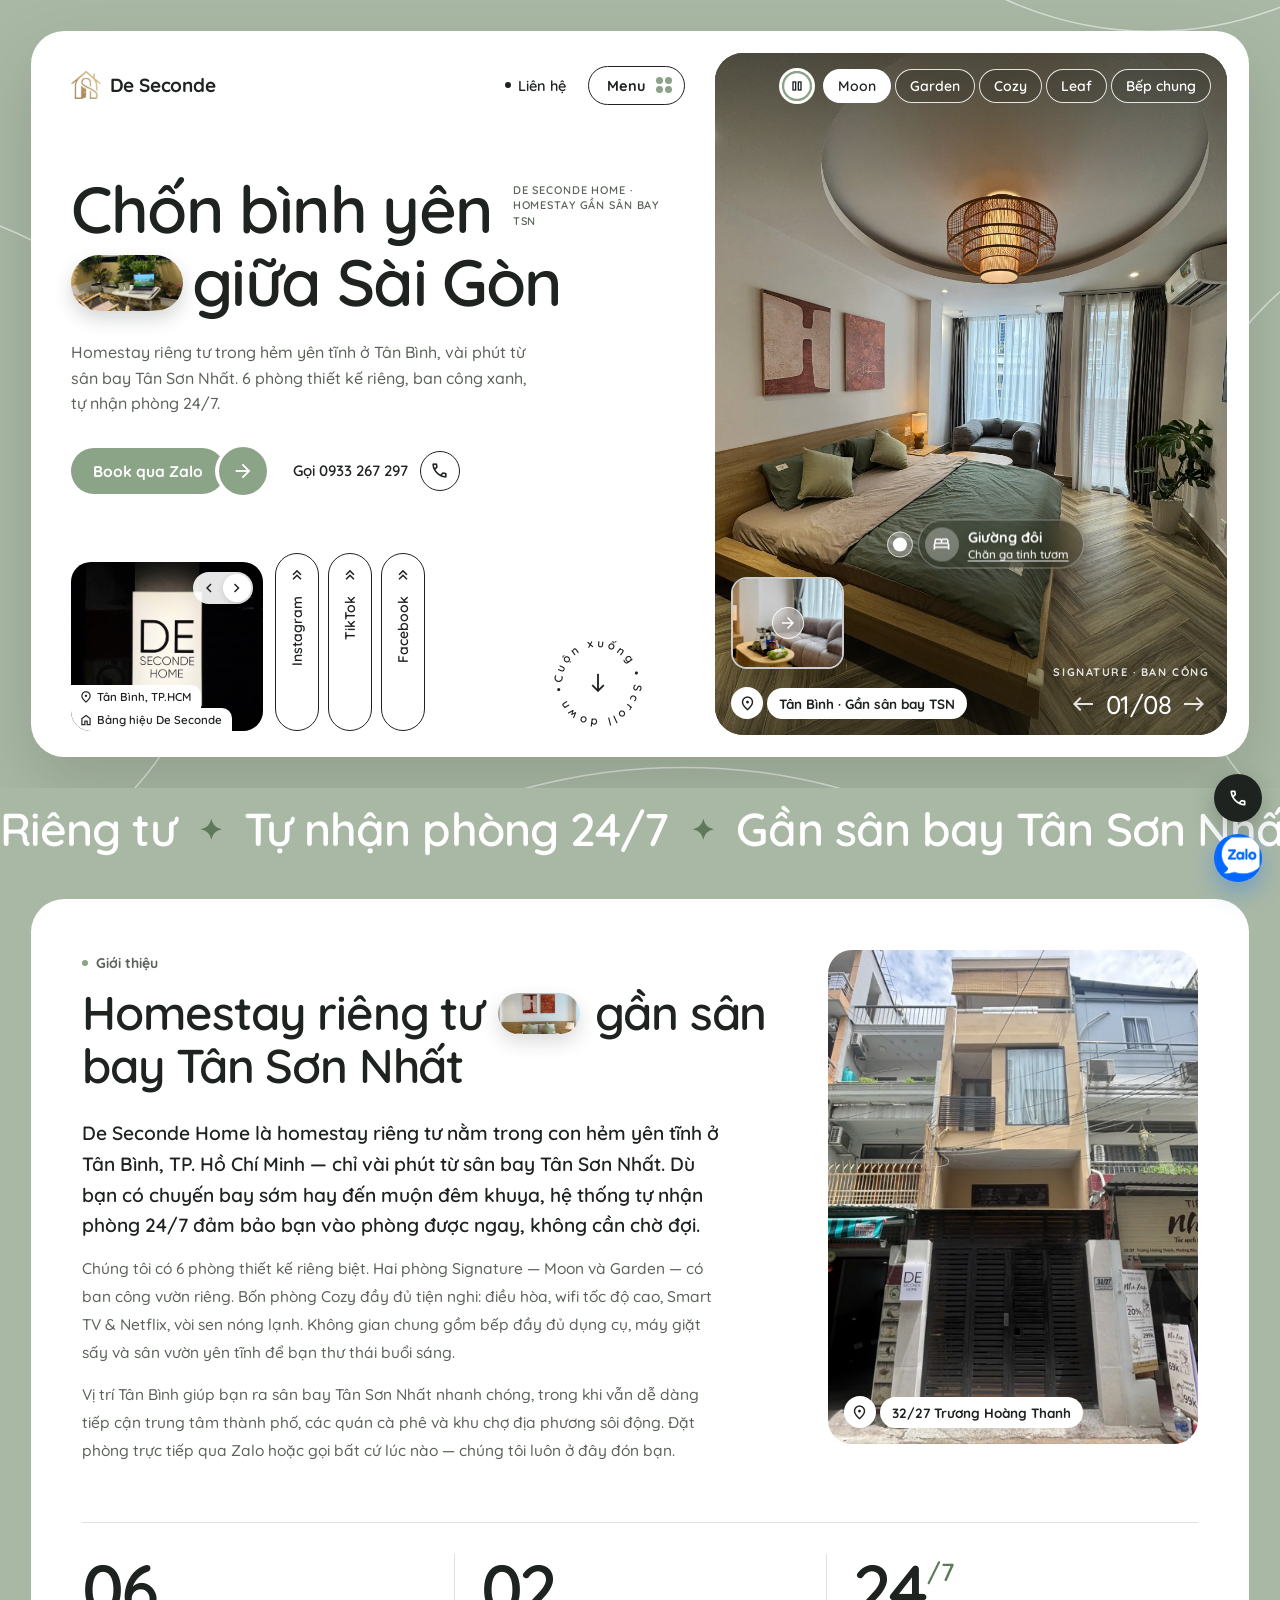
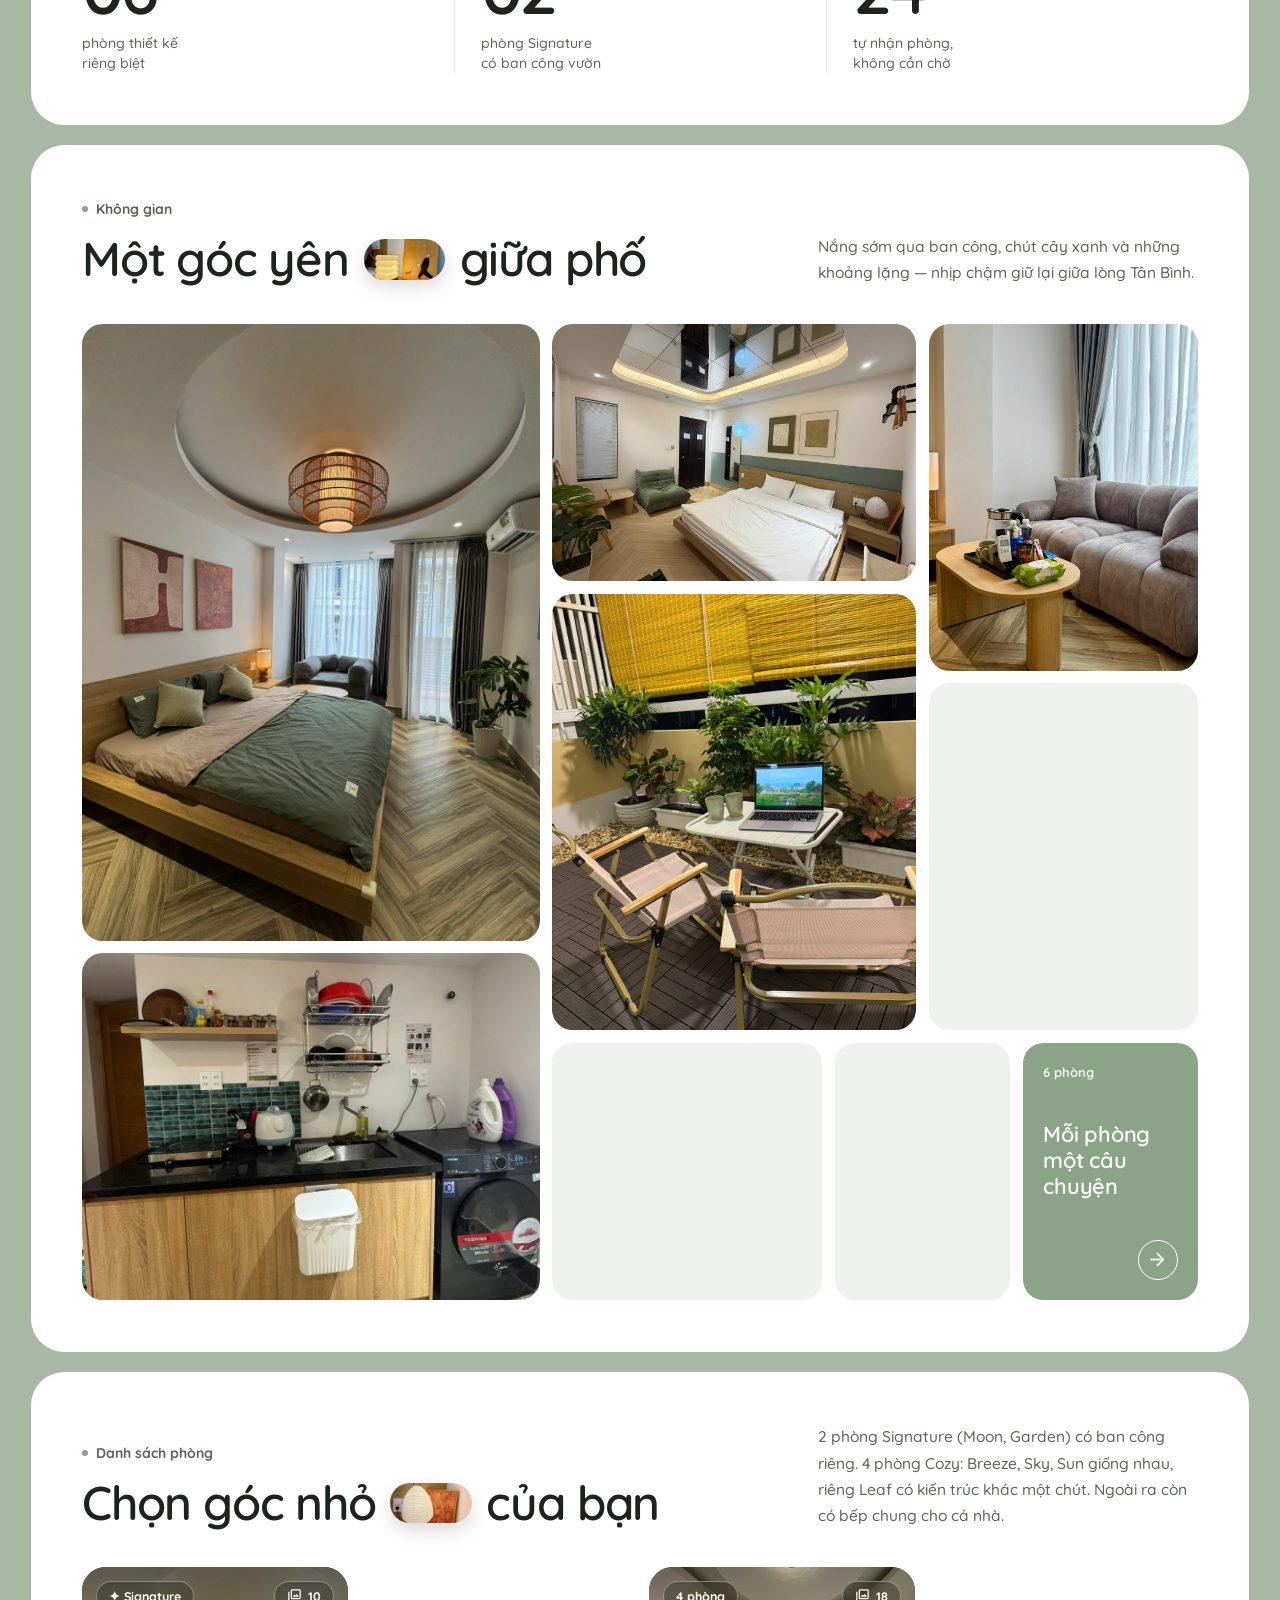
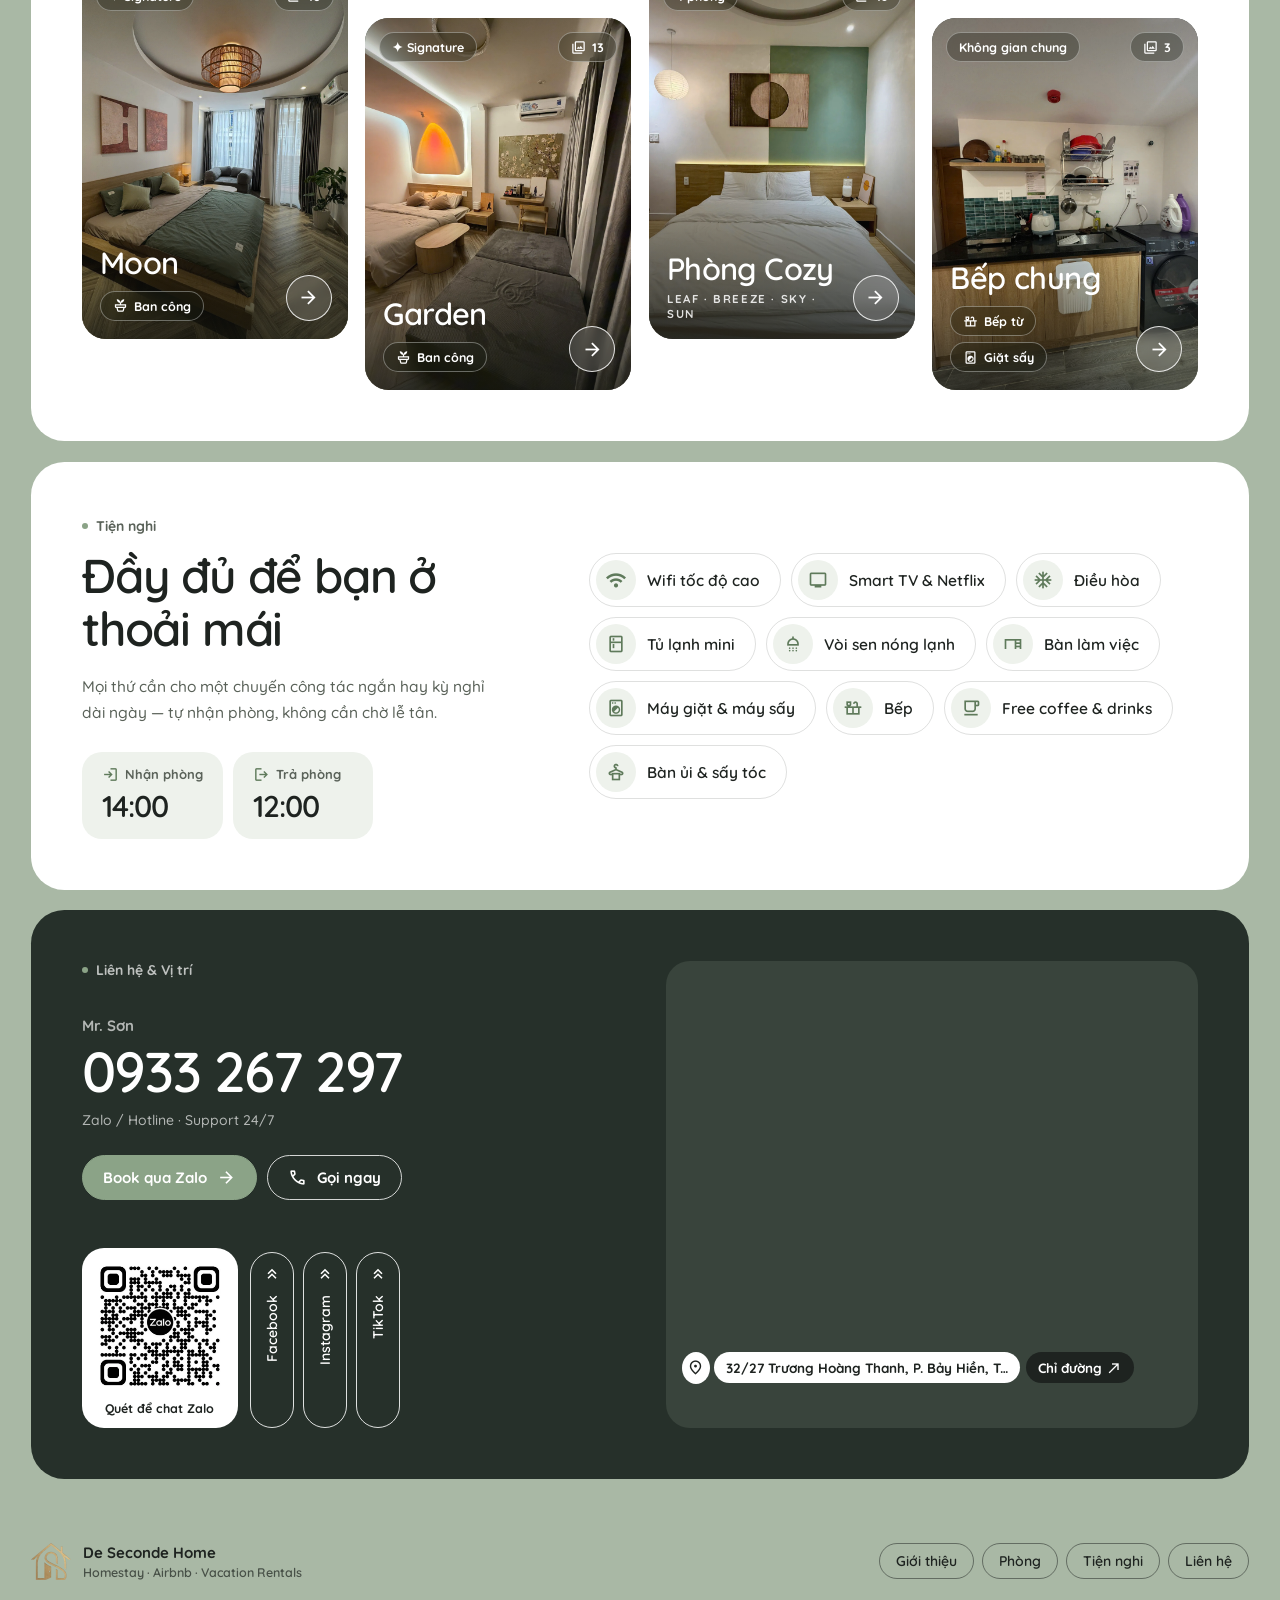
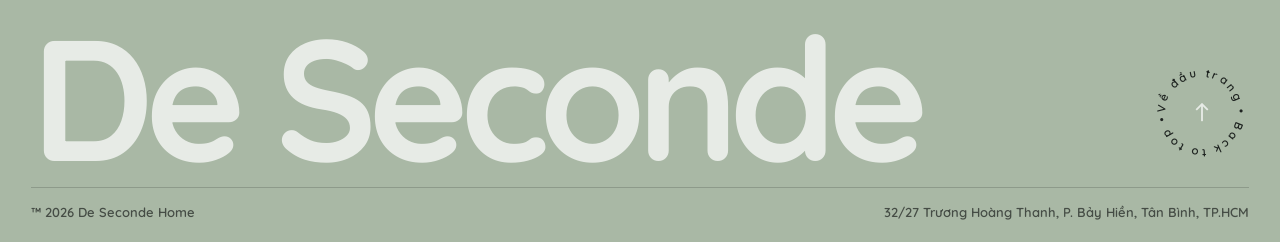
==== commit 36278642: "feature: add for leaf" ====
--- a/index.html
+++ b/index.html
@@ -45,7 +45,8 @@
     "https://desecondehome.com/images/og-image.webp",
     "https://desecondehome.com/images/rooms/garden/garden-04.webp",
     "https://desecondehome.com/images/rooms/moon/moon-01.webp",
-    "https://desecondehome.com/images/rooms/cozy/cozy-07.webp"
+    "https://desecondehome.com/images/rooms/cozy/cozy-08.webp",
+    "https://desecondehome.com/images/rooms/leaf/leaf-01.webp"
   ],
   "logo": "https://desecondehome.com/images/favicon.png",
   "telephone": "+84933267297",
@@ -757,6 +758,7 @@
             <a href="rooms/moon/"><span class="msi">bedtime</span>Phòng Moon</a>
             <a href="rooms/garden/"><span class="msi">potted_plant</span>Phòng Garden</a>
             <a href="rooms/cozy/"><span class="msi">king_bed</span>Phòng Cozy</a>
+            <a href="rooms/leaf/"><span class="msi">eco</span>Phòng Leaf</a>
             <a href="#tien-nghi"><span class="msi">wifi</span>Tiện nghi</a>
             <a href="#lien-he"><span class="msi">location_on</span>Liên hệ &amp; vị trí</a>
           </div>
@@ -879,8 +881,8 @@
       <img src="images/rooms/moon/moon-01.webp" alt="Moon Signature room interior at De Seconde Home homestay near Tan Son Nhat Airport" loading="lazy" decoding="async">
       <figcaption class="gchip">Moon · Phòng Signature</figcaption>
     </figure>
-    <figure class="b-tile b2" onclick="openGallery('images/rooms/cozy','cozy','PHÒNG COZY',11,9)">
-      <img src="images/rooms/cozy/cozy-09.webp" alt="Cozy room with unique ceiling design at De Seconde Home Tan Binh" loading="lazy" decoding="async">
+    <figure class="b-tile b2" onclick="openGallery('images/rooms/cozy','cozy','PHÒNG COZY',9,7)">
+      <img src="images/rooms/cozy/cozy-07.webp" alt="Cozy room with unique ceiling design at De Seconde Home Tan Binh" loading="lazy" decoding="async">
       <figcaption class="gchip">Cozy · Trần thiết kế riêng</figcaption>
     </figure>
     <figure class="b-tile b3" onclick="openGallery('images/rooms/garden','garden','GARDEN',13,5)">
@@ -899,7 +901,7 @@
       <img src="images/common/space-01.webp" alt="Staircase at De Seconde Home in Tan Binh District Ho Chi Minh City" loading="lazy" decoding="async">
       <figcaption class="gchip">Không gian chung · Cầu thang</figcaption>
     </figure>
-    <figure class="b-tile b7" onclick="openGallery('images/rooms/cozy','cozy','PHÒNG COZY',11,1)">
+    <figure class="b-tile b7" onclick="openGallery('images/rooms/cozy','cozy','PHÒNG COZY',9,1)">
       <img src="images/rooms/cozy/cozy-01.webp" alt="Lounge chair in Cozy room at De Seconde Home" loading="lazy" decoding="async">
       <figcaption class="gchip">Cozy · Góc nghỉ chân</figcaption>
     </figure>
@@ -922,7 +924,7 @@
       <h2 class="h2">Chọn góc nhỏ <span class="ipill"><img src="images/rooms/cozy/cozy-02.webp" alt="" loading="lazy" data-nofade></span> của bạn</h2>
     </div>
     <div class="sec-aside">
-      <p>2 phòng Signature (Moon, Garden) có ban công riêng. 4 phòng Cozy còn lại — Leaf, Breeze, Sky, Sun — thiết kế tương tự nhau, dưới đây là một phòng tiêu biểu. Ngoài ra còn có bếp chung cho cả nhà.</p>
+      <p>2 phòng Signature (Moon, Garden) có ban công riêng. 4 phòng Cozy: Breeze, Sky, Sun giống nhau, riêng Leaf có kiến trúc khác một chút. Ngoài ra còn có bếp chung cho cả nhà.</p>
     </div>
   </div>
   <div class="rooms">
@@ -949,8 +951,8 @@
       </div>
     </a>
     <a class="room" href="rooms/cozy/">
-      <img src="images/rooms/cozy/cozy-07.webp" alt="Cozy private room at De Seconde Home homestay Tan Binh Ho Chi Minh City" loading="lazy" decoding="async">
-      <div class="room-top"><span class="gchip">4 phòng</span><span class="gchip"><span class="msi">photo_library</span>11</span></div>
+      <img src="images/rooms/leaf/leaf-01.webp" alt="Cozy private room at De Seconde Home homestay Tan Binh Ho Chi Minh City" loading="lazy" decoding="async">
+      <div class="room-top"><span class="gchip">4 phòng</span><span class="gchip"><span class="msi">photo_library</span>18</span></div>
       <div class="room-body">
         <div>
           <h3 class="room-name">Phòng Cozy</h3>
@@ -1164,11 +1166,15 @@
         {n:2},{n:9, hs:[{x:40,y:66,i:'desk',t:'Góc làm việc',s:'Bàn & ấm siêu tốc'}]},
         {n:1},{n:6},{n:7, hs:[{x:52,y:32,i:'tv',t:'Smart TV',s:'Netflix sẵn',left:true}]},{n:11}
       ]},
-      {label:'Cozy', folder:'images/rooms/cozy', key:'cozy', title:'PHÒNG COZY', count:11, tier:'Leaf · Breeze · Sky · Sun', photos:[
-        {n:7, hs:[{x:50,y:78,i:'bed',t:'Giường đôi',s:'4 phòng Cozy'}]},
+      {label:'Cozy', folder:'images/rooms/cozy', key:'cozy', title:'PHÒNG COZY', count:9, tier:'Cozy · Breeze · Sky · Sun', photos:[
+        {n:9, hs:[{x:50,y:78,i:'bed',t:'Giường đôi',s:'3 phòng Cozy'}]},
         {n:1, hs:[{x:56,y:76,i:'chair',t:'Ghế lười',s:'Góc đọc sách',left:true}]},
         {n:4, hs:[{x:50,y:26,i:'tv',t:'Smart TV',s:'Netflix sẵn',left:true}]},
-        {n:8},{n:10},{n:5, hs:[{x:60,y:66,i:'desk',t:'Bàn làm việc',s:'Wifi tốc độ cao',left:true}]},{n:11},{n:2}
+        {n:8},{n:5, hs:[{x:60,y:66,i:'desk',t:'Bàn làm việc',s:'Wifi tốc độ cao',left:true}]},{n:2}
+      ]},
+      {label:'Leaf', folder:'images/rooms/leaf', key:'leaf', title:'PHÒNG LEAF', count:9, tier:'Cozy · Kiến trúc riêng', photos:[
+        {n:1, hs:[{x:50,y:78,i:'bed',t:'Giường đôi',s:'Hạng Cozy'}]},
+        {n:2},{n:6},{n:3},{n:7},{n:8}
       ]},
       {label:'Bếp chung', folder:'images/common', key:'kitchen', title:'BẾP CHUNG', count:3, tier:'Không gian chung', photos:[
         {n:2, hs:[{x:30,y:62,i:'countertops',t:'Bếp từ',s:'Đủ dụng cụ nấu'},{x:80,y:74,i:'local_laundry_service',t:'Máy giặt sấy',s:'Dùng miễn phí',left:true}]},
